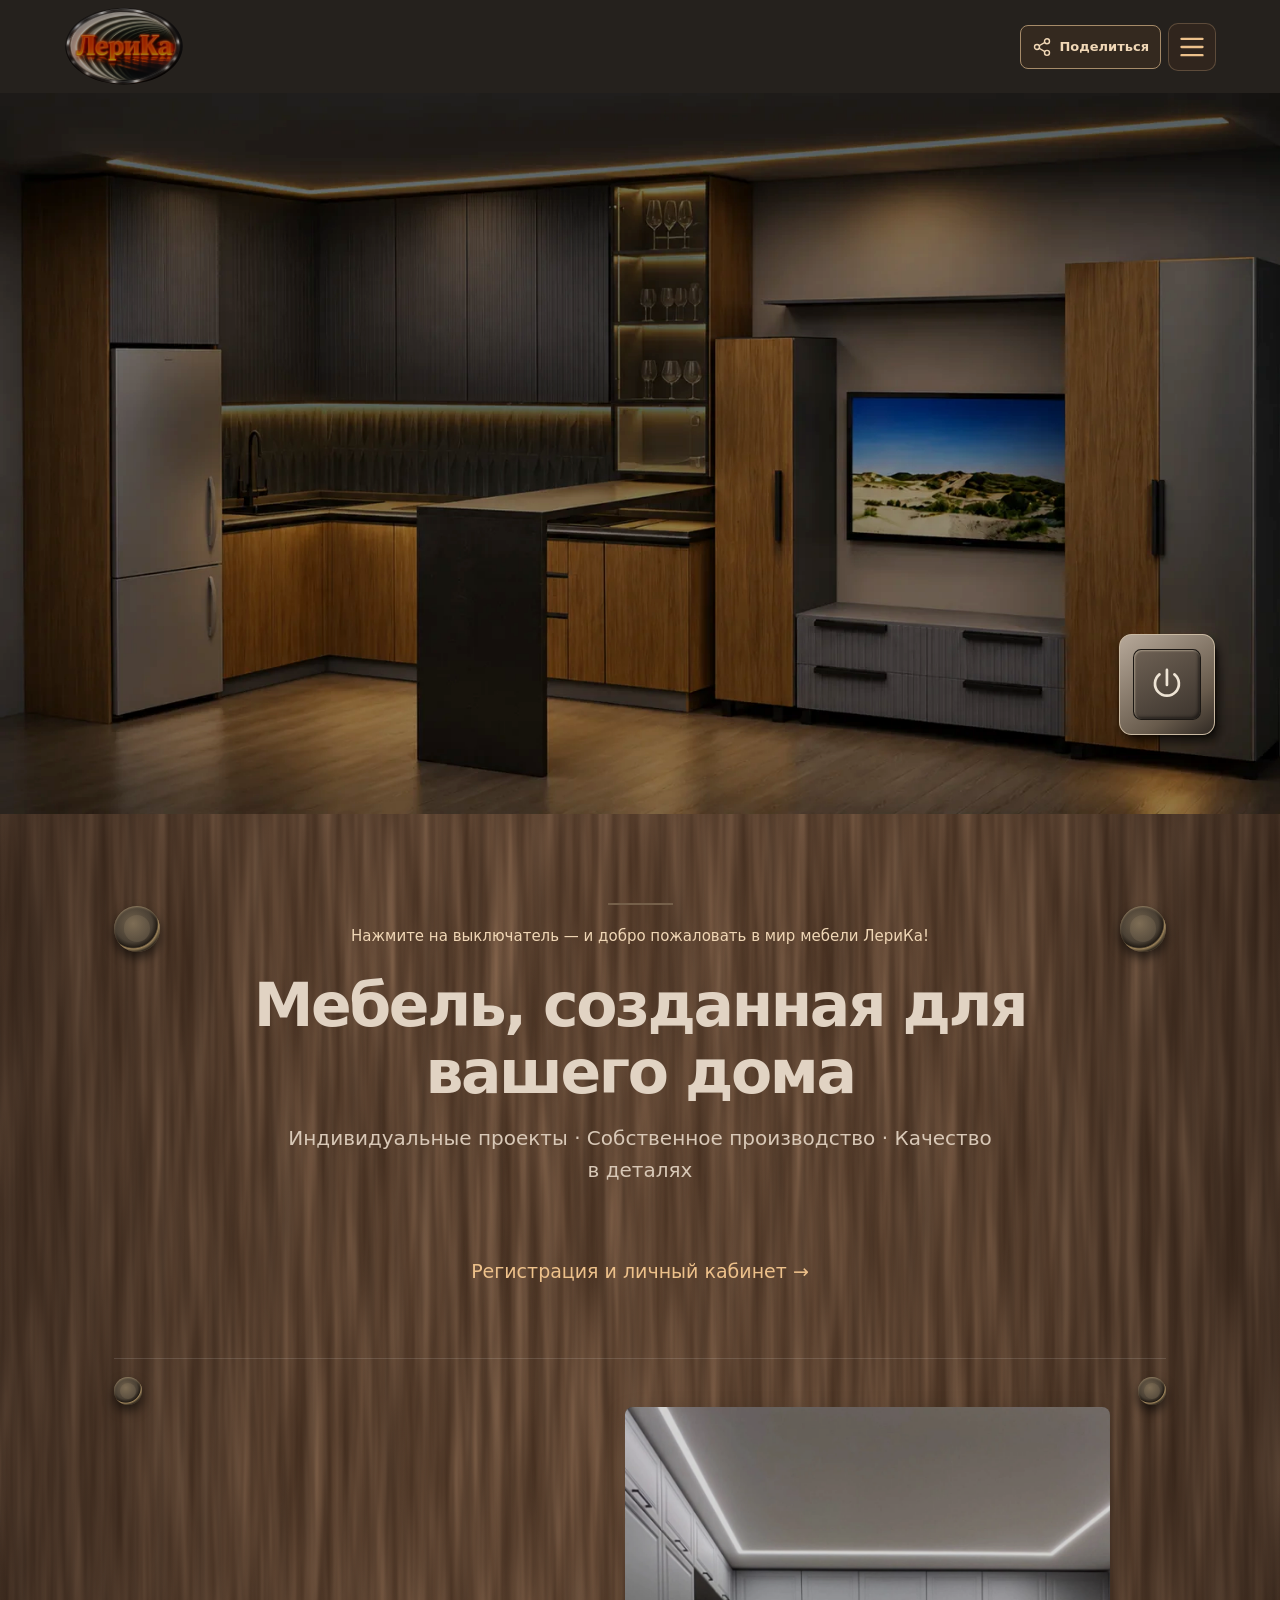
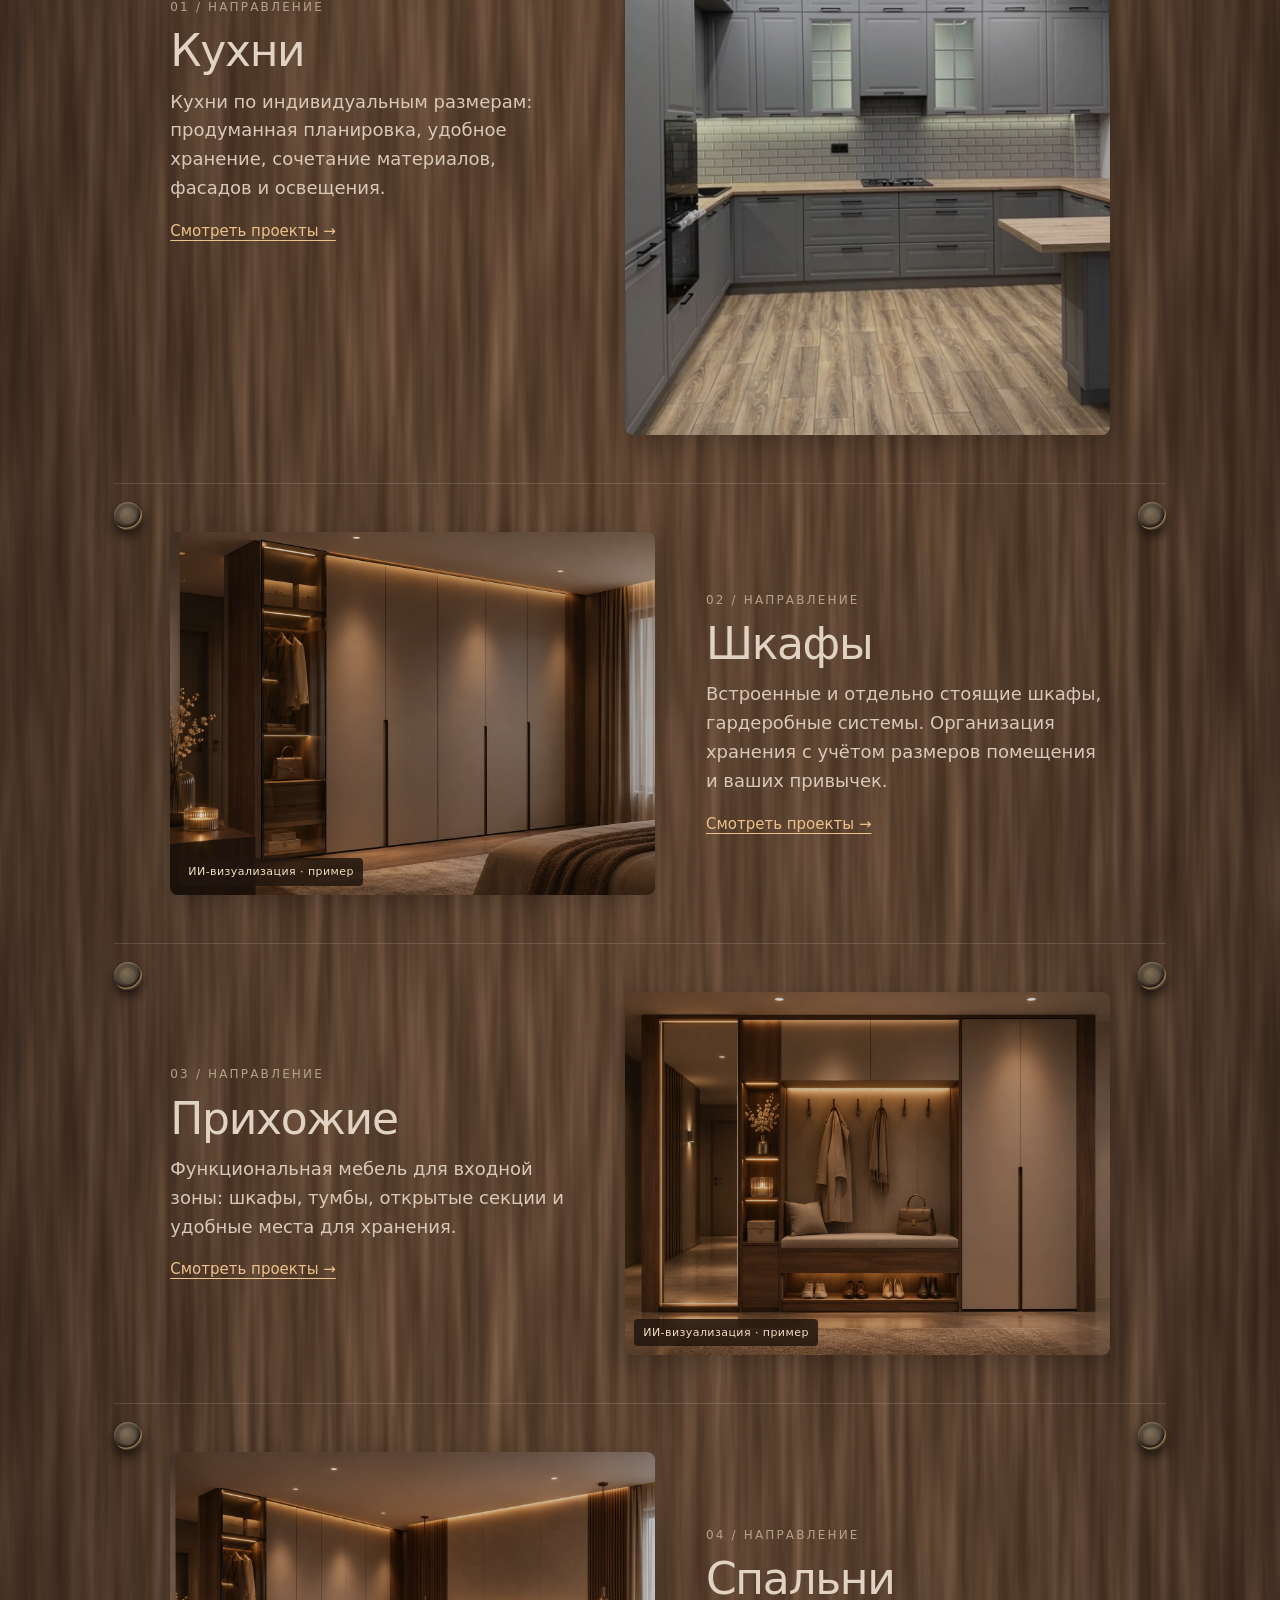
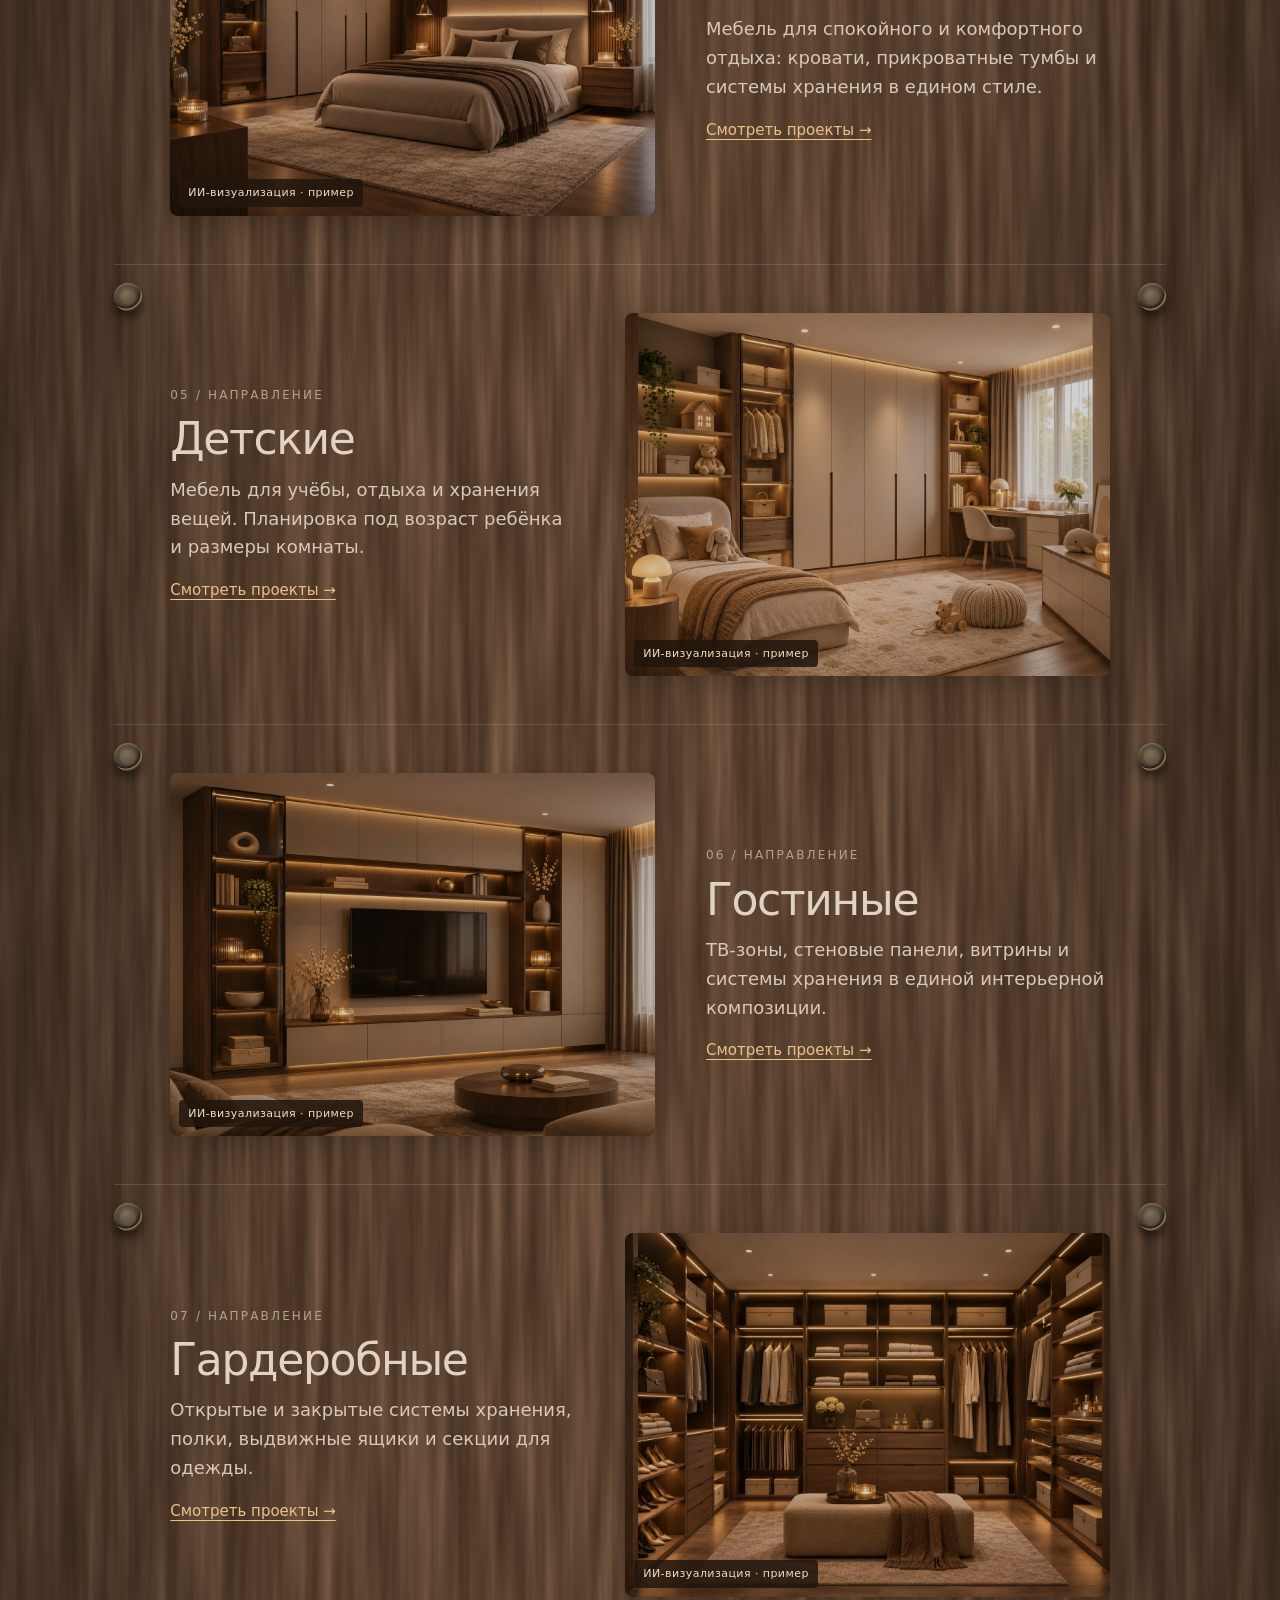
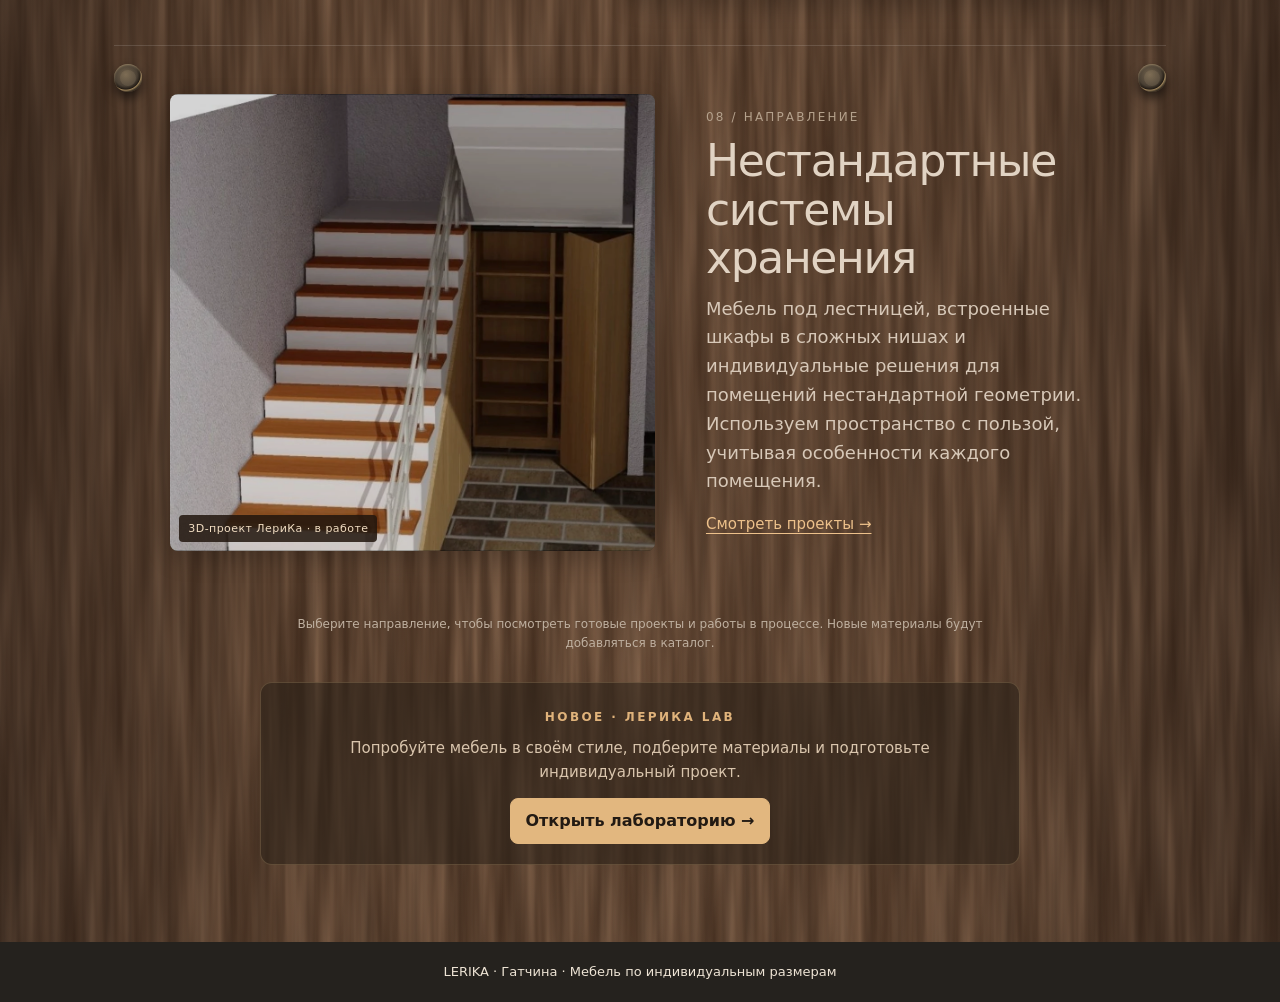
==== index.html @ 18242cad "V5.57: open live planner add sheet from saved furniture card and preselect exact item" ====
<!doctype html>
<html lang="ru"><head><meta charset="utf-8"><meta name="viewport" content="width=device-width,initial-scale=1"><meta name="theme-color" content="#25221e"><meta name="description" content="ЛериКа — мебель по индивидуальным размерам в Гатчине."><title>LERIKA — мебель по индивидуальным размерам</title><style>:root{--ink:#302820;--cream:#f7f0e7;--olive:#72755d;--gold:#dda455}*{box-sizing:border-box}html{scroll-behavior:smooth}body{margin:0;color:var(--ink);background:var(--cream);font:16px/1.6 system-ui,sans-serif}a{color:inherit}button{font:inherit;cursor:pointer}header{background:#25221e;display:flex;align-items:center;justify-content:space-between;padding:10px clamp(16px,5vw,70px);position:relative;z-index:5}.brand{display:block;background:#f7f0e7;border-radius:4px;padding:4px 8px;line-height:0}.brand img{width:72px;height:60px;object-fit:contain}.menu-button{border:0;background:transparent;color:#fff;width:48px;height:48px;display:grid;place-items:center}.menu-button svg{width:28px}.nav{position:absolute;right:16px;top:calc(100% + 8px);min-width:220px;background:#28241f;color:#fff;padding:16px;box-shadow:0 12px 30px #0005;border-radius:8px}.nav[hidden]{display:none}.nav a{display:block;text-decoration:none;padding:10px 12px;border-bottom:1px solid #ffffff20}.nav a:last-child{border:0}.scene{position:relative;background:#211e1a;aspect-ratio:1672/941;overflow:hidden;isolation:isolate}.scene img{width:100%;height:100%;object-fit:fill;display:block;position:absolute;inset:0}.scene .lit{opacity:0;transition:opacity 1.15s ease;pointer-events:none}.scene .ceiling{mask-image:linear-gradient(#000 0%,#000 14%,transparent 34%);transition-delay:0s}.scene .worktop{mask-image:radial-gradient(ellipse 42% 32% at 35% 48%,#000 48%,transparent 100%);transition-delay:.22s}.scene .cabinet{mask-image:radial-gradient(ellipse 13% 38% at 52% 32%,#000 50%,transparent 100%);transition-delay:.43s}.scene .full{transition-delay:.65s;transition-duration:1.35s}.scene.on .lit{opacity:1}.scene:not(.on) .lit{transition-delay:0s;transition-duration:.65s}.switch{position:absolute;left:87.45%;top:75.1%;width:7.45%;height:13.9%;min-width:44px;min-height:44px;transform:translate(0,0);background:linear-gradient(145deg,#b7a99a,#685b4c 70%,#302923);border:1px solid #c9b9a2;border-radius:13%;padding:0;display:grid;place-items:center;box-shadow:3px 6px 12px #0009;z-index:2;touch-action:manipulation}.switch span{width:72%;height:72%;display:grid;place-items:center;border:1px solid #1c1814;border-radius:12%;background:linear-gradient(150deg,#6e6154,#3c342d);box-shadow:inset 1px 1px 2px #e1d3bb80,inset -2px -2px 3px #0007}.switch svg{width:55%;height:55%;stroke:#eee4d5;transition:stroke .4s,filter .4s}.scene.on .switch svg{stroke:#fff4d2;filter:drop-shadow(0 0 4px #ffb34e) drop-shadow(0 0 6px #ff9a22)}.switch:active span{transform:translateY(1px)}.switch:focus-visible,.menu-button:focus-visible,a:focus-visible{outline:3px solid #edb86a;outline-offset:3px}.intro{padding:clamp(34px,6vw,80px) 20px;text-align:center;max-width:1180px;margin:auto}.rule{width:65px;height:2px;background:var(--gold);margin:0 auto 20px}.intro h1{font-size:clamp(30px,5vw,60px);font-weight:550;line-height:1.12;letter-spacing:-.04em;margin:0 auto 16px;max-width:780px}.intro p{font-size:clamp(15px,2vw,20px);margin:0 auto 28px;max-width:720px}.categories{display:grid;grid-template-columns:repeat(4,1fr);gap:14px}.category{position:relative;display:flex;min-height:190px;aspect-ratio:1.05;align-items:end;overflow:hidden;border-radius:12px;background:#685646;color:#fff;text-decoration:none;text-align:left}.category img{position:absolute;inset:0;width:100%;height:100%;object-fit:cover}.category:after{content:'';position:absolute;inset:0;background:linear-gradient(transparent 35%,#241c17d9)}.category span{position:relative;z-index:1;padding:16px;font-weight:600;font-size:clamp(15px,2vw,20px)}.button{display:inline-flex;align-items:center;gap:12px;background:#34291f;color:#ffe2ae;border:1px solid #bc9259;padding:14px 28px;border-radius:50px;text-decoration:none;font-weight:600;margin-top:24px}.note{font-size:12px!important;color:#6b6258;margin-top:16px!important;margin-bottom:0!important}.section{border-top:1px solid #d9cdbd;padding:clamp(32px,5vw,70px) clamp(20px,7vw,100px);max-width:1180px;margin:auto}.section h2{font-size:clamp(25px,3.8vw,42px);line-height:1.2;font-weight:550;margin:0 0 16px}.section p{max-width:650px}.steps{display:grid;grid-template-columns:repeat(3,1fr);gap:20px}.step{padding:20px;background:#eee3d5;border-radius:10px}.step h3{margin:0 0 8px}.step p{margin:0}.contact{background:#e8e1d4}footer{background:#25221e;color:#eee4d5;padding:20px;text-align:center;font-size:13px}@media(max-width:650px){header{padding:7px 16px}.brand img{width:60px;height:49px}.scene{aspect-ratio:1672/941}.switch{left:auto;right:4.7%;top:auto;bottom:11%;width:8%;height:14%}.categories{grid-template-columns:repeat(2,1fr);gap:10px}.category{min-height:130px}.steps{grid-template-columns:1fr}}@media(prefers-reduced-motion:reduce){html{scroll-behavior:auto}.scene .lit,.switch svg{transition:none!important}}:root{--ink:#e7ded2;--cream:#302923;--gold:#dda455}body{background:var(--cream);color:var(--ink)}header{min-height:92px;padding:14px clamp(16px,5vw,70px);background:#25211d}.brand{padding:3px 6px;border-radius:3px}.brand img{width:54px;height:40px}.intro{max-width:1180px;padding:clamp(36px,6vw,80px) clamp(20px,5vw,64px)}.intro h1,.intro .tagline,.intro .rule{transition:color 1.25s ease,text-shadow 1.25s ease,background-color 1.25s ease,box-shadow 1.25s ease}.intro h1{color:#b4a79a}.intro .tagline{color:#b9ab9d;transition-delay:0s}.intro .rule{background:#75604a}body.lights-on .intro h1{color:#fff1d9;text-shadow:0 0 16px #f7bd6560,0 0 40px #dca35b30;transition-delay:.55s}body.lights-on .intro .tagline{color:#f1d8b7;text-shadow:0 0 12px #e6a65055;transition-delay:.8s}body.lights-on .intro .rule{background:#f1b86d;box-shadow:0 0 14px #f4b65db0;transition-delay:.35s}.categories{display:flex;flex-direction:column;gap:0;margin-top:clamp(36px,5vw,68px);text-align:left}.project{display:grid;grid-template-columns:1fr 1.2fr;gap:clamp(20px,4vw,54px);align-items:center;padding:clamp(24px,4vw,48px) 0;border-top:1px solid #ffffff20}.project:nth-child(even){grid-template-columns:1.2fr 1fr}.project:nth-child(even) .project-photo{order:-1}.project-number{display:block;color:#d4a36a;font-size:12px;letter-spacing:.18em;margin-bottom:10px}.project h2{font-size:clamp(27px,4vw,44px);line-height:1.1;font-weight:500;letter-spacing:-.03em;color:#f5e8d7;margin:0 0 12px}.project .project-description{font-size:clamp(15px,1.5vw,18px);color:#cdbfb1;margin:0;max-width:480px}.project-photo{display:block;position:relative;overflow:hidden;border-radius:8px;aspect-ratio:16/10;background:#46392f;box-shadow:0 8px 24px #0003}.project-photo img{width:100%;height:100%;object-fit:cover;display:block;transition:transform .5s ease}@media(hover:hover){.project-photo:hover img{transform:scale(1.035)}}.note{color:#bfb0a0}.section{border-color:#ffffff20}.section h2{color:#f3e5d3}.section p{color:#d1c4b5}.step{background:#3e342c;color:#eee0d0}.contact{background:#3a3129}@media(max-width:650px){header{min-height:86px;padding:12px 16px}.brand img{width:46px;height:35px}.intro{padding-top:36px}.project,.project:nth-child(even){grid-template-columns:1fr;gap:16px;padding:25px 0}.project:nth-child(even) .project-photo{order:0}.project-photo{aspect-ratio:16/10}.project h2{font-size:30px}}@media(prefers-reduced-motion:reduce){.intro h1,.intro .tagline,.intro .rule,.project-photo img{transition:none!important}}.walnut-wall{position:relative;isolation:isolate;overflow:hidden;background-color:#38261c;background-image:linear-gradient(90deg,#0b070680,#100b0850 23%,#100b0843 50%,#100b0850 77%,#0b070680),url("data:image/svg+xml,%3Csvg%20xmlns%3D%22http%3A%2F%2Fwww.w3.org%2F2000%2Fsvg%22%20width%3D%22640%22%20height%3D%221000%22%20viewBox%3D%220%200%20640%201000%22%3E%3Cdefs%3E%3Cfilter%20id%3D%22grain%22%20x%3D%220%22%20y%3D%220%22%20width%3D%22100%25%22%20height%3D%22100%25%22%3E%3CfeTurbulence%20type%3D%22fractalNoise%22%20baseFrequency%3D%22.072%20.0038%22%20numOctaves%3D%223%22%20seed%3D%2223%22%20stitchTiles%3D%22stitch%22%2F%3E%3CfeColorMatrix%20type%3D%22matrix%22%20values%3D%22.65%200%200%200%20.11%20.36%200%200%200%20.065%20.20%200%200%200%20.038%200%200%200%201%200%22%2F%3E%3C%2Ffilter%3E%3Cfilter%20id%3D%22fine%22%20x%3D%220%22%20y%3D%220%22%20width%3D%22100%25%22%20height%3D%22100%25%22%3E%3CfeTurbulence%20type%3D%22fractalNoise%22%20baseFrequency%3D%22.32%20.008%22%20numOctaves%3D%222%22%20seed%3D%2217%22%20stitchTiles%3D%22stitch%22%2F%3E%3CfeColorMatrix%20type%3D%22saturate%22%20values%3D%220%22%2F%3E%3C%2Ffilter%3E%3C%2Fdefs%3E%3Crect%20width%3D%22640%22%20height%3D%221000%22%20fill%3D%22%23503421%22%2F%3E%3Crect%20width%3D%22640%22%20height%3D%221000%22%20filter%3D%22url(%23grain)%22%20opacity%3D%22.83%22%2F%3E%3Crect%20width%3D%22640%22%20height%3D%221000%22%20filter%3D%22url(%23fine)%22%20opacity%3D%22.13%22%20style%3D%22mix-blend-mode%3Asoft-light%22%2F%3E%3C%2Fsvg%3E");background-size:100% 100%,640px 1000px;background-repeat:no-repeat,repeat}.walnut-wall .intro,.walnut-wall .section{position:relative}.slogan-zone{position:relative;isolation:isolate;padding:12px clamp(35px,8vw,112px) 20px}.sconce-pair{position:absolute;inset:0;pointer-events:none;z-index:-1;overflow:visible}.sconce{position:absolute;top:15px;width:clamp(25px,3.8vw,46px);aspect-ratio:1;border-radius:50%;background:radial-gradient(circle at 42% 38%,#73634d 0%,#4a4034 48%,#231c15 61%,#9a8159 65%,#332b20 73%,#17120e 82%);box-shadow:0 6px 11px #0009,inset 0 1px 2px #e0c59677;transition:box-shadow 1.15s ease,background-color 1.15s;z-index:1}.sconce.left{left:0}.sconce.right{right:0}.sconce:before{content:"";position:absolute;inset:21%;border-radius:50%;background:#cbb389;opacity:.13;transition:opacity 1.05s,box-shadow 1.05s}.sconce:after{content:"";position:absolute;inset:-240% -410% -530%;border-radius:50%;background:radial-gradient(ellipse at 50% 34%,#ffd18b80 0%,#e7a44f35 23%,#b9792c12 50%,transparent 73%);mix-blend-mode:screen;opacity:0;transition:opacity 1.5s;z-index:-1}body.lights-on .sconce{box-shadow:0 0 10px #ffc47788,0 6px 11px #0009,inset 0 1px 2px #e0c59677}body.lights-on .sconce:before{opacity:1;background:#ffe8b7;box-shadow:0 0 9px 3px #ffd17a,0 0 24px 6px #ffaa3e77}body.lights-on .sconce:after{opacity:1;transition-delay:.35s}.slogan-zone:before,.project:before{content:"";position:absolute;inset:-15px -15px;pointer-events:none;z-index:-1;background:radial-gradient(ellipse at 8% 12%,#ffd18b36,transparent 58%),radial-gradient(ellipse at 92% 12%,#ffd18b36,transparent 58%);opacity:0;transition:opacity 1.5s ease}body.lights-on .slogan-zone:before,body.lights-on .project:before{opacity:1;transition-delay:.4s}.project{position:relative;isolation:isolate;padding-left:clamp(22px,4.4vw,60px);padding-right:clamp(22px,4.4vw,60px)}.project .sconce{width:clamp(16px,2.4vw,28px);top:18px}.project .sconce:after{inset:-320% -430% -800%}.project h2,.project .project-description,.project-number,.project-photo img{transition:color 1.15s,text-shadow 1.15s,filter 1.15s}.project h2{color:#c3b4a2}.project .project-description{color:#bfb1a3}.project-number{color:#b4a18c}.project-photo img{filter:brightness(.63) saturate(.85)}body.lights-on .project h2{color:#fff0d9;text-shadow:0 0 14px #f4b96738}body.lights-on .project .project-description{color:#eadbc8}body.lights-on .project-number{color:#e8bc83}body.lights-on .project-photo img{filter:brightness(1) saturate(1)}.step,.contact{background:#21160e66;backdrop-filter:none}@media(max-width:650px){.slogan-zone{padding:42px 8px 10px}.slogan-zone .sconce{top:0;width:27px}.slogan-zone .sconce.left{left:6px}.slogan-zone .sconce.right{right:6px}.project{padding-left:17px;padding-right:17px}.project .sconce{top:12px;width:15px}.project .sconce.left{left:-9px}.project .sconce.right{right:-9px}.project:before{inset:0 -16px}.walnut-wall{background-size:100% 100%,420px 660px}}@media(prefers-reduced-motion:reduce){.sconce,.sconce:before,.sconce:after,.slogan-zone:before,.project:before,.project h2,.project .project-description,.project-number,.project-photo img{transition:none!important}}header{min-height:64px;padding:8px clamp(16px,5vw,70px)}@media(max-width:650px){header{min-height:65px;padding:8px 16px}.menu-button{width:42px;height:42px}.menu-button svg{width:26px}}.about-page{display:none;min-height:calc(100svh - 120px);border:0;padding:clamp(35px,6vw,80px) clamp(20px,7vw,100px)}body.about-view .about-page{display:block}body.about-view .scene,body.about-view #catalog,body.about-view #contact{display:none}.about-heading{text-align:center;margin:0 auto 34px;max-width:880px}.about-heading h2{font-size:clamp(40px,7vw,70px);margin:0 0 10px;color:#c9b9a7;transition:color 1s,text-shadow 1s}.about-heading .about-eyebrow{font-size:12px;letter-spacing:.2em;color:#d4a36a;margin:0 auto 12px}.about-heading .about-motto{font-size:clamp(19px,3vw,30px);color:#cdbfb1;margin:0 auto;transition:color 1s,text-shadow 1s}body.lights-on .about-heading h2,body.lights-on .about-heading .about-motto{color:#fff1d9;text-shadow:0 0 17px #e6a65055}.about-content{max-width:800px;margin:auto;font-size:clamp(16px,1.8vw,19px)}.about-content>p{max-width:none;line-height:1.75}.about-values{list-style:none;padding:0;counter-reset:value;margin:35px 0}.about-values li{counter-increment:value;position:relative;padding:22px 0 22px 52px;border-top:1px solid #ffffff25}.about-values li:before{content:counter(value,decimal-leading-zero);position:absolute;left:0;top:24px;color:#d4a36a;font-size:13px;letter-spacing:.12em}.about-values h3{margin:0 0 7px;font-size:clamp(19px,2.4vw,25px);font-weight:550;color:#f1ddc2}.about-values p{margin:0;line-height:1.65}.about-back{display:block;margin-top:24px;color:#d6bd9e;font-size:15px}@media(max-width:650px){.about-heading{padding-top:45px}.about-values li{padding-left:34px}}@media(prefers-reduced-motion:reduce){.about-heading h2,.about-heading .about-motto{transition:none}}.scene>img:first-child{filter:brightness(1.19);transition:filter 1.15s ease}.scene.on>img:first-child{filter:brightness(1)}body:not(.lights-on) .walnut-wall{background-color:#493426}body:not(.lights-on) .intro h1{color:#e1d3c3}body:not(.lights-on) .intro .tagline{color:#d8c8b7}body:not(.lights-on) .project h2{color:#e1d3c3}body:not(.lights-on) .project .project-description{color:#d7c8b8}body:not(.lights-on) .project-photo img{filter:brightness(.83) saturate(.94)}body:not(.lights-on) .about-heading h2{color:#e1d3c3}body:not(.lights-on) .about-heading .about-motto{color:#d8c8b7}@media(prefers-reduced-motion:reduce){.scene>img:first-child{transition:none}}.location-grid,.contact-grid{display:grid;grid-template-columns:repeat(2,minmax(0,1fr));gap:18px;margin:28px 0}.location-card,.contact-grid>div{border:1px solid #d2b18c35;border-radius:8px;padding:22px;background:#1f160e50}.location-card h3,.contact-grid h3{margin:0 0 10px;color:#f1ddc2;font-size:20px;font-weight:550}.location-card p,.contact-grid p{margin:0 0 8px}.contact-grid a{display:block;color:#ecd5b4;text-decoration-thickness:1px;text-underline-offset:4px;overflow-wrap:anywhere;line-height:1.9}.contact-grid>div:last-child{grid-column:1/-1}body.lights-on .location-card{border-color:#dfb47870;box-shadow:0 0 25px #e6a65012}@media(max-width:650px){.location-grid,.contact-grid{grid-template-columns:1fr;gap:12px}.location-card,.contact-grid>div{padding:18px}}.contact-page{display:none;min-height:calc(100svh - 120px);border:0;background:transparent;padding:clamp(35px,6vw,80px) clamp(20px,7vw,100px)}body.contact-view .contact-page{display:block}body.contact-view .scene,body.contact-view #catalog,body.contact-view #about{display:none}.about-subsection{padding:32px 0 12px;border-top:1px solid #ffffff25;margin-top:24px}.about-subsection h2{font-size:clamp(25px,4vw,36px);margin:0 0 16px}.about-subsection .steps{grid-template-columns:repeat(2,minmax(0,1fr))}.people-grid{grid-template-columns:1fr}.person-card{padding:22px;border:1px solid #d2b18c35;border-radius:8px;background:#1f160e50}.person-card h3{margin:0 0 12px;font-size:clamp(21px,3vw,27px);color:#f1ddc2;font-weight:550}body.lights-on .person-card{border-color:#dfb47870;box-shadow:0 0 25px #e6a65012}@media(max-width:650px){.about-subsection .steps{grid-template-columns:1fr}.person-card{padding:18px}}.mirror-brand{background:transparent;padding:0;line-height:0;display:block}.mirror-sign{display:block;position:relative;isolation:isolate;aspect-ratio:1.55;overflow:visible}.header-mirror{width:76px}.mirror-sign .mirror-base,.mirror-sign .mirror-white{display:block;position:absolute;left:0;top:50%;width:100%;height:auto;max-width:none;transform:translateY(-50%);clip-path:ellipse(49% 32% at 50% 49.5%);object-fit:contain;pointer-events:none}.mirror-sign .mirror-base{filter:brightness(.67);transition:none}.mirror-sign .mirror-white{opacity:0;transition:opacity 1.35s ease}body.lights-on .mirror-sign .mirror-white{opacity:1}.mirror-scene{background:transparent;aspect-ratio:auto;min-height:0;display:grid;place-items:center;padding:clamp(20px,4vw,48px) clamp(38px,9vw,110px) clamp(35px,5vw,65px);overflow:hidden}.hero-mirror{width:min(100%,760px);margin:auto}.hero-mirror:before{content:"";position:absolute;inset:-10% -12%;background:radial-gradient(ellipse at 50% 50%,#fff5dc33 0%,#ffe8be20 35%,transparent 73%);opacity:0;transition:opacity 1.5s;pointer-events:none;z-index:-1}body.lights-on .hero-mirror:before{opacity:1}.mirror-scene .switch{left:auto;top:auto;bottom:15px;right:clamp(13px,3vw,40px);width:48px;height:48px;min-width:44px;min-height:44px}.demo-project .demo-label{position:absolute;bottom:9px;left:9px;color:#f1ddc2;background:#21160ed9;padding:5px 9px;border-radius:4px;font-size:11px;letter-spacing:.04em}@media(max-width:650px){.header-mirror{width:69px}.mirror-scene{padding:24px 24px 47px}.mirror-scene .switch{bottom:8px;right:12px;width:44px;height:44px}}@media(prefers-reduced-motion:reduce){.mirror-sign .mirror-white,.hero-mirror:before{transition:none!important}}.header-mirror{width:76px;aspect-ratio:1.55}.header-mirror:before{content:"";position:absolute;inset:-14% -12%;background:radial-gradient(ellipse,#fff5dc33 0%,transparent 72%);opacity:0;transition:opacity 1.35s;z-index:-1;pointer-events:none}body.lights-on .header-mirror:before{opacity:1}.header-mirror .mirror-base{filter:brightness(.67)}@media(max-width:650px){.header-mirror{width:69px}}#project-1 .project-photo{aspect-ratio:1080/1400;max-height:640px}#project-1 .project-photo img{position:absolute;left:0;top:50%;width:100%;height:auto;transform:translateY(-50%);object-fit:initial}@media(hover:hover){#project-1 .project-photo:hover img{transform:translateY(-50%) scale(1.035)}}#project-2 .project-photo,#project-3 .project-photo,#project-4 .project-photo,#project-5 .project-photo,#project-6 .project-photo,#project-7 .project-photo{aspect-ratio:4/3}#project-8 .project-photo{aspect-ratio:1080/1020}#project-8 .project-photo img{width:100%;height:100%;object-fit:cover;object-position:50% 45%}[hidden].portfolio-page,[hidden].portfolio-category,[hidden].portfolio-panel{display:none!important}body.portfolio-view .scene,body.portfolio-view #catalog,body.portfolio-view #about,body.portfolio-view #contact{display:none}.portfolio-page{min-height:calc(100svh - 120px);padding:clamp(20px,5vw,60px);border:0;max-width:1180px;margin:auto}.portfolio-back{margin:0 0 24px}.portfolio-open{display:inline-block;margin-top:16px;color:#edc18b;text-underline-offset:4px;font-size:15px}.portfolio-tabs{display:grid;grid-template-columns:1fr 1fr;gap:8px;max-width:800px;margin:0 auto 24px}.portfolio-tab{display:block;text-align:center;padding:12px 6px;border:1px solid #d2b18c55;border-radius:6px;color:#eadbc8;text-decoration:none;background:#22170f77}.portfolio-tab[aria-current="page"]{background:#a67a4c;color:#17100b;font-weight:650;border-color:#e0bb89}.portfolio-panel{max-width:800px;margin:auto}.case-card,.case-empty{padding:clamp(16px,4vw,32px);border:1px solid #d2b18c35;border-radius:8px;background:#1f160e55}.case-card h3{margin:0 0 12px;color:#f1ddc2;font-size:clamp(24px,4vw,34px)}.case-card p{max-width:none}.case-note{font-size:14px;color:#cbbbaa}.case-photo{position:relative;overflow:hidden;border-radius:6px;width:100%;margin:16px 0;background:#21160e}.case-photo img{width:100%;height:auto;display:block;position:absolute;top:50%;left:0;transform:translateY(-50%)}.kitchen-case{aspect-ratio:1080/1400;max-width:540px;margin-left:auto;margin-right:auto}.stair-case{aspect-ratio:1080/1020}.case-timeline{list-style:none;padding:0;margin:24px 0 0}.case-timeline li{position:relative;display:grid;grid-template-columns:32px 1fr;gap:12px;padding:0 0 24px}.case-timeline li:not(:last-child):before{content:"";position:absolute;top:30px;bottom:0;left:15px;border-left:1px solid #bba78e55}.stage-index{display:grid;place-items:center;width:32px;height:32px;border:1px solid #bba78e55;border-radius:50%;color:#cfbda9;font-size:12px}.has-material .stage-index{background:#c29867;color:#21160e}.case-timeline h4{margin:3px 0 5px;color:#f1ddc2;font-size:17px}.case-timeline p{margin:0 0 6px}body.lights-on .case-card{box-shadow:0 0 32px #e6a65015}body.lights-on .portfolio-open{text-shadow:0 0 10px #e6a65055}.live-cover{aspect-ratio:4/3!important;max-height:none!important}.live-cover img{position:static!important;width:100%!important;height:100%!important;transform:none!important;object-fit:cover!important}.live-case{margin-bottom:20px}.live-photo img{width:100%;height:auto;border-radius:6px;display:block;margin:10px 0}#design-lab[hidden]{display:none!important}body.lab-view .scene,body.lab-view #catalog,body.lab-view #about,body.lab-view #contact,body.lab-view #portfolio{display:none!important}#design-lab{max-width:1180px;margin:auto;padding:clamp(22px,5vw,62px);color:#f3e5d3}#design-lab h1{font-size:clamp(34px,6vw,66px);line-height:1.04;margin:10px 0 16px;font-weight:520;letter-spacing:-.045em}#design-lab h2{font-size:23px;margin:0 0 8px}#design-lab p{color:#d5c6b6;margin:6px 0 14px}.lab-kicker{font-size:12px;letter-spacing:.2em;color:#e0b37b;font-weight:700}.lab-hero{max-width:760px;margin:0 auto 30px;text-align:center}.lab-grid{display:grid;grid-template-columns:minmax(0,1.15fr) minmax(0,1fr);gap:18px;align-items:start}.lab-card{min-width:0;background:#29221d;border:1px solid #80695080;border-radius:16px;padding:clamp(16px,3vw,24px)}.lab-preview{position:sticky;top:12px}.lab-canvas{display:block;width:100%;height:auto;border-radius:10px;background:#d9cdbd}.lab-fields{display:grid;grid-template-columns:repeat(2,minmax(0,1fr));gap:12px;margin:12px 0}#design-lab label{display:flex;flex-direction:column;gap:5px;font-size:13px;color:#dfcbb5}#design-lab input,#design-lab select,#design-lab textarea{min-width:0;width:100%;font:inherit;color:#f5e8d9;background:#191613;border:1px solid #74614e;border-radius:8px;padding:10px}#design-lab input[type=color]{height:43px;padding:4px}#design-lab input[type=file]{font-size:12px}#design-lab input:focus-visible,#design-lab select:focus-visible,#design-lab button:focus-visible{outline:2px solid #edb86a;outline-offset:2px}.lab-actions{display:flex;gap:8px;flex-wrap:wrap;margin-top:12px}.lab-btn{font:inherit;padding:9px 14px;background:#e2b77f;color:#221a13;border:1px solid #e2b77f;border-radius:8px;text-decoration:none;cursor:pointer;font-weight:600;display:inline-flex;align-items:center}.lab-btn.secondary{background:transparent;color:#ead6bd;border-color:#a28b72}.lab-caption{font-size:12px;line-height:1.5;color:#c7b6a3!important}.lab-row{display:flex;gap:12px;flex-wrap:wrap;justify-content:space-between;align-items:center}.lab-result{margin-top:12px;padding:14px;border:1px solid #876c50;border-radius:10px;background:#221c17}.lab-result strong{font-size:24px;color:#f0c98e}.lab-divider{border:0;border-top:1px solid #6f5c4980;margin:20px 0}.lab-launch{margin:28px auto 0;padding:20px;border:1px solid #a68b6355;border-radius:12px;max-width:760px;background:#251c1580;text-align:center}.lab-launch p{margin:8px auto 14px!important;font-size:15px!important;color:#d9c5ad!important}@media(max-width:760px){.lab-grid{grid-template-columns:1fr}.lab-preview{position:static}.lab-fields{gap:9px}.lab-actions .lab-btn{flex:1;justify-content:center;text-align:center}}@media(max-width:360px){.lab-fields{grid-template-columns:1fr}}.lp-quick-guide{margin:16px 0 0;padding:14px 16px;border:1px solid #80695080;border-radius:12px;background:#211a15;color:#f1e4d3}.lp-quick-guide h3{font-size:18px;margin:0 0 10px;color:#e3b77f}.lp-guide-steps{padding-left:22px;margin:0;display:grid;gap:9px;font-size:14px;line-height:1.55}.lp-guide-steps strong,.lp-guide-body strong{color:#f3dec0}.lp-guide-more{margin-top:12px;border-top:1px solid #80695080;padding-top:8px}.lp-guide-more summary{cursor:pointer;min-height:44px;line-height:1.5;padding:10px 0;color:#e3b77f;font-weight:650;font-size:14px}.lp-guide-more summary:focus-visible{outline:2px solid #e3b77f;outline-offset:3px}.lp-guide-body p,.lp-quick-guide p.lp-guide-note{font-size:13px;line-height:1.55;margin:9px 0;color:#d9c7af}.lp-quick-guide p.lp-guide-note{margin-bottom:0}.lp-flow{max-width:1180px;margin:0 auto;display:grid;gap:18px}.lp-flow h2{margin:8px 0 12px}.lp-flow .lab-card{min-width:0}.lp-fields{display:grid;grid-template-columns:repeat(auto-fit,minmax(min(150px,100%),1fr));gap:10px}.lp-fields label{min-width:0}.lp-fields input,.lp-fields select{width:100%;min-width:0}.lp-split{display:grid;grid-template-columns:minmax(0,1fr) minmax(0,1fr);gap:14px}.lp-flow button,.lp-flow select,.lp-flow input{min-height:44px}.lp-scene{border:1px solid #927b61;background:#eae0d2;border-radius:12px;overflow:hidden;position:relative}.lp-scene canvas{width:100%;height:auto;display:block;touch-action:none}.lp-scene canvas:focus{outline:2px solid #dda455;outline-offset:-3px}.lp-mode{display:flex;gap:6px;flex-wrap:wrap;margin:12px 0}.lp-mode button{flex:1;min-width:100px}.lp-mode button[aria-pressed=true]{background:#e2b77f;color:#211914;border-color:#e2b77f}.lp-notice{margin:10px 0;padding:12px 14px;border:1px solid #806950;border-radius:9px;color:#eddbc4;overflow-wrap:anywhere}.lp-notice[data-state=error]{border-color:#e29b7f;color:#ffd2bd;background:#452a20}.lp-notice[data-state=ok]{border-color:#8f9b76;color:#e3e9cf;background:#30382c}.lp-items{display:grid;gap:8px;margin:12px 0}.lp-items button{text-align:left;overflow-wrap:anywhere}.lp-items button[aria-pressed=true]{border-color:#e2b77f;background:#483627;color:#fff4e4}.lp-summary{display:grid;grid-template-columns:repeat(auto-fit,minmax(125px,1fr));gap:10px;margin:12px 0}.lp-summary div{border:1px solid #806950;border-radius:10px;padding:12px;min-width:0}.lp-summary span,.lp-summary strong{display:block}.lp-summary strong{font-size:clamp(17px,3vw,24px);color:#e2b77f;font-variant-numeric:tabular-nums}.lp-summary span{font-size:13px;color:#cfbaa4}.lp-table{overflow:auto;max-width:100%}.lp-table table{border-collapse:collapse;min-width:570px;width:100%;font-size:13px}.lp-table td,.lp-table th{text-align:left;border-bottom:1px solid #80695066;padding:8px}.lp-flow [hidden]{display:none!important}.lp-flow .lab-actions button:disabled{opacity:.5;cursor:not-allowed}.lp-material-sample{display:flex;align-items:center;gap:10px;margin-top:8px}.lp-material-sample canvas{width:68px;height:40px;border-radius:5px;border:1px solid #937a60}.lp-flow .lab-actions{flex-wrap:wrap}.lp-flow .lab-actions>*{min-width:0;white-space:normal}.lp-move{display:grid;grid-template-columns:repeat(4,1fr);gap:6px;margin:10px 0}.lp-move button{min-width:0;padding:6px}.lp-help{font-size:13px;color:#d4c3af;margin:8px 0}@media(max-width:720px){.lp-split{grid-template-columns:1fr}.lp-fields{grid-template-columns:repeat(2,minmax(0,1fr))}.lp-fields .lp-wide{grid-column:1/-1}.lp-flow .lab-card{padding:16px}.lp-mode button{min-width:0}.lp-table table{min-width:500px}}@media(max-width:330px){.lp-fields{grid-template-columns:1fr}.lp-fields .lp-wide{grid-column:auto}}.lab-studio-intro{margin-bottom:18px;margin-top:18px}.lab-studio-files{display:grid;grid-template-columns:repeat(auto-fit,minmax(120px,1fr));gap:10px;margin:12px 0}.lab-studio-file{padding:9px;border:1px solid #806950;border-radius:10px;overflow-wrap:anywhere;min-width:0}.lab-studio-file img{display:block;width:100%;height:100px;object-fit:contain;background:#1d1814;border-radius:6px}.lab-studio-file button,.lab-studio-chips button{font:inherit;color:inherit;background:#30251d;border:1px solid #957653;border-radius:7px;padding:5px 9px;margin-top:6px;max-width:100%;overflow-wrap:anywhere}.lab-studio-chips{display:flex;flex-wrap:wrap;gap:8px;margin:12px 0}#lab-ai-collage{display:block;width:100%;height:auto;max-width:900px;border-radius:12px;background:#f4eadb}#lab-ai-send:disabled,#lab-ai-save-collage:disabled{opacity:.55;cursor:not-allowed}#project-paths{grid-column:1/-1}.project-path-grid{display:grid;grid-template-columns:repeat(auto-fit,minmax(min(210px,100%),1fr));gap:8px}.project-legacy[hidden]{display:none!important}.project-item,.estimate-line{border:1px solid #80695080;border-radius:10px;padding:12px;margin:10px 0;overflow-wrap:anywhere}.project-item h3,.estimate-line h3{margin:0 0 8px}.estimate-line .lp-fields{margin:8px 0}.estimate-line p{margin:6px 0}.estimate-line select{width:100%;min-width:0}#estimate-panel .lab-btn{white-space:normal}#le-panel:not(.cut-only) #le-cut-card,#le-panel:not(.cut-only) #le-drawing-link,#le-panel.cut-only #le-drawing-card,#le-panel.cut-only #le-order-card,#le-panel.cut-only #le-cut-link{display:none!important}.lab-switcher{display:flex;gap:8px;max-width:760px;margin:0 auto 24px;padding:5px;border:1px solid #80695080;background:#211a15;border-radius:12px}.lab-switcher button{flex:1;min-width:0;border:0;border-radius:8px;padding:12px 8px;background:transparent;color:#e3d1ba;font:inherit;font-weight:600;cursor:pointer}.lab-switcher button[aria-selected=true]{background:#e2b77f;color:#221a13}.lab-panel[hidden]{display:none!important}.lab-ai-grid{display:grid;grid-template-columns: minmax(0,1fr) minmax(0,1.15fr);gap:18px;align-items:start}.lab-ai-grid h2{margin:8px 0 12px}.lab-ai-stage{border:1px dashed #9a8063;border-radius:12px;min-height:180px;display:grid;place-items:center;overflow:hidden;background:#1d1814;margin:12px 0}.lab-ai-stage img{width:100%;height:auto;max-height:430px;object-fit:contain;display:block}.lab-ai-stage img[hidden]{display:none}.lab-ai-empty{text-align:center;padding:24px;color:#c9b6a1}.lab-ai-example{width:100%;aspect-ratio:4/3;object-fit:cover;border-radius:12px;display:block;margin:10px 0}.lab-ai-palette{display:grid;grid-template-columns:repeat(2,minmax(0,1fr));gap:8px;margin:12px 0}.lab-ai-style{border:1px solid #705f4d;color:#e7d4be;border-radius:10px;background:#1c1713;padding:10px;text-align:left;min-width:0}.lab-ai-style[aria-pressed=true]{border:2px solid #e3b77f;background:#3a2b20;padding:9px}.lab-ai-colors{display:flex;height:22px;border-radius:5px;overflow:hidden;margin-bottom:8px}.lab-ai-colors span{flex:1}.lab-ai-colors .oak{background:#a4815d}.lab-ai-colors .sand{background:#e4d7bf}.lab-ai-colors .ivory{background:#f0ede3}.lab-ai-colors .ash{background:#c2b9a7}.lab-ai-colors .gray{background:#a7a5a0}.lab-ai-colors .coal{background:#332f2c}.lab-ai-colors .walnut{background:#765039}.lab-ai-colors .bronze{background:#ad895d}.lab-ai-colors .olive{background:#75806b}.lab-ai-colors .stone{background:#c8c0ae}.lab-ai-style small{display:block;color:#bfae9a;font-size:11px}.lab-ai-status{padding:10px 12px;background:#3b2e22;border:1px solid #957653;border-radius:9px;color:#eed1a9;font-size:13px}#lab-ai-generate:disabled{opacity:.55;cursor:not-allowed}.lab-ai-brief{white-space:pre-wrap;overflow-wrap:anywhere;max-height:220px;overflow:auto;background:#181410;padding:12px;border-radius:8px;color:#dfcbb5;font:13px/1.6 system-ui}.lab-ai-check{display:flex!important;flex-direction:row!important;align-items:center;margin:10px 0}.lab-ai-check input{width:auto!important}@media(max-width:760px){.lab-ai-grid{grid-template-columns:1fr}}.lab-switcher{flex-wrap:wrap}.lab-switcher button{flex:1 1 28%;font-size:clamp(12px,2.4vw,16px)}.lab3-grid{display:grid;grid-template-columns:minmax(0,1.3fr) minmax(0,1fr);gap:18px;align-items:start}.lab3-stage{background:#e8dfd1;border:1px solid #8a7359;border-radius:12px;overflow:hidden;position:relative}#lab3-canvas{display:block;width:100%;height:auto;touch-action:none;cursor:grab}#lab3-canvas:active{cursor:grabbing}.lab3-tools{display:flex;flex-wrap:wrap;gap:7px;margin:12px 0}.lab3-tools button{font:inherit;background:#211a15;color:#e5cfb6;border:1px solid #8a7359;border-radius:8px;padding:8px 11px}.lab3-tools button[aria-pressed=true]{background:#e2b77f;color:#221a13}.lab3-section{display:grid;grid-template-columns:1fr 1.7fr;align-items:center;gap:8px;margin:8px 0}.lab3-scroll{overflow:auto;max-height:300px;border:1px solid #6f5c49;border-radius:8px;margin:10px 0}.lab3-table{width:100%;border-collapse:collapse;font-size:12px;color:#e5d6c6}.lab3-table th,.lab3-table td{padding:7px 8px;text-align:left;border-bottom:1px solid #6f5c4955;white-space:nowrap}.lab3-table th{color:#e2b77f;background:#211a15;position:sticky;top:0}#lab3-error{color:#f3bf97!important;min-height:1.5em}#lab3-panel-summary{font-variant-numeric:tabular-nums}@media(max-width:760px){.lab3-grid{grid-template-columns:1fr}}.lerika-share-button{display:inline-flex;align-items:center;justify-content:center;gap:7px;min-height:44px;border:1px solid #a68b69;background:#34291f;color:#f0d7b6;border-radius:8px;padding:8px 11px;font:600 13px/1.2 system-ui,sans-serif;cursor:pointer}.lerika-share-button svg{flex-shrink:0}.lerika-share-panel[hidden]{display:none!important}.lerika-share-panel{background:#29211b;color:#f3e5d3;border:1px solid #8a7359;border-radius:10px;padding:14px;max-width:480px;margin:12px auto;font:14px/1.5 system-ui,sans-serif}.lerika-share-panel label{display:block;margin:0 0 6px}.lerika-share-panel input{width:100%;min-width:0;background:#191613;color:#f3e5d3;border:1px solid #8a7359;border-radius:6px;padding:10px;font:inherit}.lerika-share-actions{display:flex;gap:8px;flex-wrap:wrap;margin-top:8px}.lerika-share-actions button{background:#e2b77f;color:#251a13;border:1px solid #a68b69;border-radius:6px;padding:9px;font:600 13px system-ui;cursor:pointer;min-height:44px}.lerika-share-panel p{margin:4px 0 0;min-height:1.5em;color:#e5c69e}.lerika-share-button:focus-visible,.lerika-share-panel button:focus-visible{outline:2px solid #e2b77f;outline-offset:3px}.lerika-header-actions{display:flex;align-items:center;gap:7px;margin-left:auto}header>.lerika-share-panel{position:absolute;top:100%;right:12px;left:auto;width:min(420px,calc(100vw - 24px));margin:0;z-index:10;box-shadow:0 12px 30px #0006}@media(max-width:360px){.lerika-share-button{padding:8px;font-size:12px}.lerika-header-actions{gap:4px}}.lab3-interactive{border:1px solid #80695080;border-radius:10px;padding:12px;margin:12px 0;background:#211a15}.lab3-interactive [hidden],#lab3-interactive[hidden]{display:none!important}.lab3-interactive .lab-fields{margin:8px 0}.lab3-interactive select{min-height:44px}.lab3-interactive p{margin:0!important}#design-lab .lab-projects[hidden],#design-lab .lab-project-navigation[hidden],#design-lab #lab-project-hero[hidden],#design-lab #lab-project-bottom[hidden]{display:none!important}.lab-projects{display:grid;grid-template-columns:1fr;gap:24px;max-width:980px;margin:0 auto 28px}.lab-project{display:grid;grid-template-columns:minmax(0,1.05fr) minmax(0,1fr);align-items:stretch;overflow:hidden;border:1px solid #806950a0;background:#29211b;border-radius:16px;box-shadow:0 12px 30px #120d0a22}.lab-project-art{position:relative;min-width:0;background:#d9cdbd;overflow:hidden;display:grid;align-items:center}.lab-project-art img,.lab-project-art canvas{width:100%;height:auto;display:block;aspect-ratio:800/420;object-fit:cover}.lab-project-art img{height:100%;min-height:240px}.lab-project-copy{padding:clamp(20px,3vw,32px);min-width:0}#design-lab .lab-project-copy h2{font-size:clamp(25px,3.8vw,36px);line-height:1.15;letter-spacing:-.03em;margin:10px 0 12px}#design-lab .lab-project-copy p{font-size:15px;line-height:1.65}#design-lab .lab-project-meta{font-size:12px!important;color:#e3b77f;font-weight:600;letter-spacing:.025em}#design-lab .lab-project-status{font-size:12px!important;color:#d7c0a3;border-left:2px solid #ad8b60;padding-left:9px}.lab-project-copy .lab-btn{gap:14px;min-height:46px;justify-content:space-between;margin-top:8px}.lab-project-navigation{display:flex;align-items:center;justify-content:space-between;gap:12px;flex-wrap:wrap;margin-bottom:20px}#design-lab .lab-project-navigation p{margin:0;color:#e0b37b}@media(max-width:760px){.lab-project{grid-template-columns:1fr}.lab-project-art img{min-height:0;height:auto}.lab-project-copy .lab-btn{width:100%}.lab-projects{gap:18px}}.lab-decor-field{min-width:0}.lab-decor-field>label{margin-bottom:5px}.lab-decor-picker{display:grid;gap:6px;padding:8px;border:1px solid #74614e;border-radius:10px;background:#211a15}.lab-decor-picker canvas{display:block;width:100%;height:44px;border-radius:5px;border:1px solid #ffffff26}.lab-decor-picker small{font-size:11px;color:#c7b6a3;line-height:1.35;min-height:2em}.lab-decor-picker select{font-size:13px!important;padding:9px 5px!important}.lab-decor-picker label{font-size:11px!important}.lab-decor-picker input{font-size:13px!important;padding:6px!important}.lab-decor-field input[type=hidden]{display:none!important}#design-lab label[hidden]{display:none!important}.lab-construction{margin:18px 0;padding:14px;border:1px solid #80695080;border-radius:10px;background:#211a15}.lab-construction[hidden],.lab-construction [hidden]{display:none!important}.lab-construction h3{margin:0 0 8px;font-size:17px}.lab3-table th:nth-last-child(-n+2),.lab3-table td:nth-last-child(-n+2){text-align:right;font-variant-numeric:tabular-nums}.lab3-table tfoot td{font-weight:700;color:#e3b77f;background:#211a15}.lab3-area-totals{display:grid;grid-template-columns:repeat(2,minmax(0,1fr));gap:8px;margin:12px 0}.lab3-area-totals[hidden]{display:none!important}.lab3-area-totals>div{background:#211a15;border:1px solid #80695080;border-radius:8px;padding:10px;display:grid;gap:4px}.lab3-area-totals span{font-size:12px;color:#c7b6a3}.lab3-area-totals strong{font-size:18px;color:#e3b77f;font-variant-numeric:tabular-nums}.lab3-flow{display:grid;grid-template-columns:minmax(0,1fr);gap:22px;max-width:980px;margin:0 auto}.lab3-flow-intro h2{font-size:clamp(26px,4vw,36px);line-height:1.15}.lab3-steps{display:flex;flex-wrap:wrap;gap:8px;margin:12px 0}.lab3-steps span{font-size:12px;color:#e3b77f;background:#29211b;border:1px solid #80695080;border-radius:6px;padding:7px 10px}#lab3-settings-card,#lab3-model-card,#lab3-calc-card{scroll-margin-top:100px;min-width:0}#lab3-model-card .lab3-stage{max-width:850px;margin:12px auto}#lab3-settings-card #lab3-error:empty{display:none}#lab3-calc-card .lab3-scroll{max-height:440px}@media(min-width:761px){#lab3-settings-card .lab-fields{grid-template-columns:repeat(3,minmax(0,1fr))}}#design-lab .lab-actions > .lab-btn{min-width:0;white-space:normal;overflow-wrap:anywhere;box-sizing:border-box;line-height:1.35;min-height:44px}#design-lab .lp-flow .lab-actions > .lab-btn{flex:1 1 190px}#design-lab .lp-mode{display:grid;grid-template-columns:repeat(auto-fit,minmax(min(150px,100%),1fr));gap:8px}#design-lab .lp-mode > .lab-btn{min-width:0;white-space:normal;overflow-wrap:anywhere;text-align:center;justify-content:center;line-height:1.35}@media(max-width:720px){
#design-lab .lab-actions{display:grid;grid-template-columns:repeat(2,minmax(0,1fr));gap:10px}#design-lab .lab-actions > .lab-btn{width:100%;margin:0;justify-content:center;text-align:center}#design-lab .lp-mode{grid-template-columns:repeat(2,minmax(0,1fr))}#design-lab .lp-mode > .lab-btn{width:100%;padding:10px 8px}#design-lab .lp-table{overflow:visible}#design-lab .lp-table table{min-width:0;width:100%;display:block}#design-lab .lp-table thead{position:absolute;width:1px;height:1px;overflow:hidden;clip-path:inset(50%);white-space:nowrap}#design-lab .lp-table tbody{display:grid;gap:10px}#design-lab .lp-table tr{display:grid;grid-template-columns:minmax(0,1fr) minmax(0,1fr);gap:8px 12px;border:1px solid #806950;border-radius:10px;padding:12px}#design-lab .lp-table td{display:block;min-width:0;border:0;padding:0;overflow-wrap:anywhere;font-variant-numeric:tabular-nums}#design-lab .lp-table td::before{display:block;color:#cfbaa4;font-size:12px;font-weight:400;line-height:1.3;margin-bottom:3px}#lab-plan-panel .lp-table td:nth-child(1){grid-column:1/-1;font-weight:600;font-size:15px}#lab-plan-panel .lp-table td:nth-child(2){grid-column:1/-1}#lab-plan-panel .lp-table td:nth-child(2)::before{content:"Габарит модели, мм"}#lab-plan-panel .lp-table td:nth-child(3)::before{content:"Корпус, м²"}#lab-plan-panel .lp-table td:nth-child(4)::before{content:"Фасады, м²"}#lab-plan-panel .lp-table td:nth-child(5)::before{content:"ХДФ, м²"}#le-panel .lp-table td:nth-child(1)::before{content:"№"}#le-panel .lp-table td:nth-child(2){font-weight:600}#le-panel .lp-table td:nth-child(2)::before{content:"Панель"}#le-panel .lp-table td:nth-child(3)::before{content:"Размер, мм"}#le-panel .lp-table td:nth-child(4)::before{content:"Количество"}#le-panel .lp-table td:nth-child(5)::before{content:"Группа"}#le-panel .lp-table td:nth-child(6)::before{content:"Площадь, м²"}}@media(max-width:480px){
#design-lab .lab-actions{grid-template-columns:minmax(0,1fr)}#design-lab .lab-actions > .lab-btn{padding:12px 14px}}#le-view{touch-action:none}#lz-edit-action[hidden]{display:none!important}#lz-edit-action{width:100%;margin-top:6px}.lz-launch{display:flex;justify-content:center;align-items:center;gap:8px;width:100%;margin:8px 0 0;padding:10px 12px;min-height:44px;box-sizing:border-box;font:inherit;font-weight:600;color:#f1ddc2;border:1px solid #94785a;border-radius:8px;background:#30251d;cursor:pointer}.lz-click{cursor:zoom-in}#lz-dialog{box-sizing:border-box;position:fixed;inset:0;margin:auto;width:min(1100px,calc(100vw - 16px));height:calc(100dvh - 16px);max-width:none;max-height:none;padding:0;border:1px solid #94785a;border-radius:12px;background:#241d17;color:#f3e7d6;overflow:hidden;z-index:9999}#lz-dialog:not([open]){display:none!important}#lz-dialog[open]{display:grid;grid-template-rows:auto minmax(0,1fr) auto}#lz-dialog::backdrop{background:rgba(12,9,7,.88)}#lz-dialog.lz-expanded,#lz-dialog:fullscreen{width:100%;height:100%;border:0;border-radius:0}.lz-head{display:grid;gap:8px;padding:10px;border-bottom:1px solid #6f5b48}.lz-title-row{display:flex;align-items:center;justify-content:space-between;gap:8px}#lz-title{margin:0;font:600 16px/1.3 system-ui;min-width:0;overflow-wrap:anywhere}.lz-controls{display:grid;grid-template-columns:repeat(4,minmax(0,1fr));gap:6px}#lz-dialog.lz-room .lz-controls{grid-template-columns:1fr}#lz-dialog.lz-room #lz-minus,#lz-dialog.lz-room #lz-plus,#lz-dialog.lz-room #lz-reset{display:none}#lz-room-tools[hidden],#lz-sheet[hidden],#lz-panel-toggle[hidden]{display:none!important}#lz-panel-toggle{flex:0 0 auto;font-size:12px;padding:6px 9px;min-height:38px;white-space:nowrap}#lz-dialog.lz-panel-collapsed .lz-controls,#lz-dialog.lz-panel-collapsed #lz-room-tools,#lz-dialog.lz-panel-collapsed #lz-edit-action,#lz-dialog.lz-panel-collapsed #lz-foot{display:none!important}#lz-dialog.lz-panel-collapsed{grid-template-rows:auto minmax(0,1fr)}#lz-dialog.lz-panel-collapsed .lz-head{padding-bottom:6px}#lz-dialog.lz-room .lz-apartment-nav{display:grid;grid-template-columns:minmax(0,1.3fr) minmax(0,1fr);gap:6px;margin-bottom:3px}#lz-dialog.lz-room .lz-apartment-nav #lz-apartment{width:100%;min-width:0}@media(max-width:480px){#lz-dialog.lz-room .lz-title-row{display:grid;grid-template-columns:minmax(0,1fr) auto;gap:6px}#lz-dialog.lz-room #lz-title{grid-column:1/-1}#lz-dialog.lz-room #lz-panel-toggle{grid-row:2;grid-column:1;justify-self:start}#lz-dialog.lz-room #lz-close{grid-row:2;grid-column:2}#lz-dialog.lz-panel-collapsed #lz-title{font-size:13px}}#lz-room-tools{display:grid;gap:6px}#lz-selected{font:12px/1.3 system-ui;color:#e0cbb2;overflow-wrap:anywhere}.lz-pick-label{position:absolute;width:1px;height:1px;overflow:hidden;clip-path:inset(50%)}#lz-item-pick{width:100%;min-width:0;background:#34291f;color:#f3e7d6;border:1px solid #94785a;border-radius:6px;padding:8px;font:inherit;min-height:40px}.lz-room-quick{display:grid;grid-template-columns:minmax(40px,1fr) minmax(0,2fr) minmax(0,2fr) minmax(40px,1fr);gap:4px;align-items:end;margin:4px 0}.lz-arrow-group{display:grid;grid-template-columns:repeat(2,minmax(0,1fr));gap:3px}.lz-arrow-group span{grid-column:1/-1;text-align:center;font-size:11px;color:#dac6af;line-height:1.1}.lz-room-quick .lz-btn{min-width:0;min-height:44px;padding:4px 0;font:500 24px/1 system-ui;display:grid;place-items:center}.lz-room #lz-selected{position:absolute;width:1px;height:1px;overflow:hidden;clip-path:inset(50%)}.lz-room #lz-item-pick{font-size:14px;min-height:36px;padding:5px 8px}.lz-room .lz-head{gap:4px;padding-bottom:6px}.lz-room .lz-controls #lz-full{min-height:36px;padding:5px}.lz-room .lz-title-row h2{font-size:16px}.lz-room .lz-title-row .lz-close{min-height:38px;padding:6px 10px}.lz-room #lz-room-status{max-height:34px;overflow:auto}.lz-room #lz-sheet[data-kind="add"]{max-height:min(65%,420px)}.lz-room-quick .lz-delete{border-color:#b77d70;color:#f5c2b8}#lz-room-status:empty{display:none}#lz-room-status{font-size:12px;margin:4px 0;color:#f1cead}.lz-room-grid{display:grid;grid-template-columns:repeat(4,minmax(0,1fr));gap:5px}.lz-room-grid button{padding:9px 3px;font-size:12px;min-width:0}#lz-room-picker{width:100%;min-width:0;background:#34291f;color:#f3e7d6;border:1px solid #94785a;border-radius:8px;padding:5px 8px;font:inherit;min-height:44px}#lz-room-prev[hidden],#lz-room-next[hidden]{display:none!important}.lz-room-main{display:grid;grid-template-columns:repeat(3,minmax(0,1fr));gap:5px}#lz-more-tools summary{cursor:pointer;padding:7px 4px;color:#edcfad;font-size:13px;border:1px solid #94785a66;border-radius:7px}#lz-more-tools[open] .lz-room-grid{margin-top:5px}#lz-dialog.lz-apartment-sheet #lz-room-tools,#lz-dialog.lz-apartment-sheet .lz-controls,#lz-dialog.lz-apartment-sheet #lz-foot{display:none!important}#lz-dialog.lz-apartment-sheet #lz-sheet{top:0;bottom:0;max-height:100%;border-radius:0}#lz-dialog.lz-apartment-sheet #lz-stage{touch-action:auto}#lz-sheet[data-kind="apartmentWizard"]{max-height:100%;border-radius:0}#lz-sheet[data-kind="walk"] .lz-fields{grid-template-columns:repeat(3,minmax(0,1fr))}#lz-sheet[data-kind="walk"] .lz-btn{min-height:44px}#lz-sheet[data-kind="walk"] .lz-walk-canvas{display:block}#lz-sheet-body .lz-wizard-rooms{display:grid;gap:8px}#lz-sheet-body .lz-wizard-room{padding:8px;border:1px solid #94785a;border-radius:8px;display:grid;gap:6px}.lz-wizard-title{display:flex;align-items:center;justify-content:space-between;gap:8px}.lz-wizard-title button{min-height:36px;font-size:12px;padding:4px 8px}#lz-sheet{position:absolute;z-index:5;bottom:0;left:0;right:0;max-height:min(74%,520px);overflow:auto;overscroll-behavior:contain;touch-action:pan-y;background:#30251d;color:#f3e7d6;border:1px solid #94785a;border-radius:14px 14px 0 0;padding:12px;box-shadow:0 -8px 26px #0008}.lz-sheet-head{display:flex;align-items:center;justify-content:space-between;gap:10px;margin-bottom:8px}.lz-apartment-sheet .lz-sheet-head{position:sticky;top:0;z-index:2;background:#30251d}.lz-sheet-head h3{margin:0;font:600 16px system-ui}.lz-sheet-head button{min-width:44px;touch-action:manipulation}#lz-sheet-body{display:grid;gap:10px;font:14px/1.45 system-ui}#lz-sheet-body label{display:grid;gap:4px;min-width:0}#lz-sheet-body input,#lz-sheet-body select{box-sizing:border-box;width:100%;min-height:44px;border:1px solid #94785a;border-radius:8px;padding:8px;background:#211914;color:#f3e7d6;font:inherit}#lz-sheet-body .lz-fields{display:grid;grid-template-columns:repeat(2,minmax(0,1fr));gap:8px}#lz-sheet-body .lz-fields>*{min-width:0}#lz-sheet-body .lz-swatch{display:block;width:100%;height:28px;border:1px solid #94785a;border-radius:5px}#lz-sheet-body .lz-part-row{display:flex;justify-content:space-between;gap:8px;border-top:1px solid #94785a55;padding:6px 0;overflow-wrap:anywhere}#lz-sheet-body .lz-part-row span:last-child{text-align:right}#lz-sheet-status{font:13px/1.4 system-ui;margin:6px 0 0;color:#ffdbad}#lz-sheet-status:empty{display:none}#lz-dialog.lz-room #lz-foot{font-size:12px}.lz-btn{box-sizing:border-box;min-width:0;min-height:44px;padding:7px 5px;color:#f3e7d6;background:#382b21;border:1px solid #94785a;border-radius:8px;font:600 14px/1.2 system-ui;cursor:pointer;overflow-wrap:anywhere}.lz-btn:disabled{opacity:.5}.lz-close{background:#e2b77f;color:#241b14;flex:none;padding-inline:12px}#lz-stage{position:relative;min-width:0;min-height:0;overflow:hidden;background:#17130f;touch-action:none;overscroll-behavior:contain}#lz-canvas{display:block;width:100%;height:100%;touch-action:none;cursor:grab}#lz-canvas:active{cursor:grabbing}#lz-foot{padding:9px 12px;font:13px/1.35 system-ui;color:#e0cbb2}@media(max-width:480px){#lz-dialog{width:100%;height:100dvh;border:0;border-radius:0}.lz-head{padding-top:max(8px,env(safe-area-inset-top))}#lz-foot{padding-bottom:max(9px,env(safe-area-inset-bottom))}}#design-lab .lab-projects{gap:12px}#design-lab .lab-project-banner{display:grid;grid-template-columns:minmax(0,44fr) minmax(0,56fr);align-items:stretch;min-height:clamp(200px,24vw,280px);overflow:hidden;border:1px solid #9a7a58;border-radius:12px;background:#302219;color:#f9eee0;text-decoration:none;box-shadow:0 6px 20px #120d0a22;transition:border-color .15s}#design-lab .lab-project-banner:hover{border-color:#e4b780}#design-lab .lab-project-banner:focus-visible{outline:2px solid #f4c38b;outline-offset:3px}#design-lab .lab-project-banner .lab-project-copy{display:flex;flex-direction:column;justify-content:center;align-items:flex-start;min-width:0;padding:clamp(16px,3vw,30px);background:linear-gradient(110deg,#35251a,#2a1c13)}#design-lab .lab-project-banner .lab-kicker{font-size:clamp(10px,1.3vw,13px);line-height:1.3;letter-spacing:.08em;color:#e8bc83;font-weight:700}#design-lab .lab-project-banner h2{color:#fff3e4;font-size:clamp(22px,3.2vw,35px);line-height:1.12;letter-spacing:-.03em;margin:10px 0;overflow-wrap:normal}#design-lab .lab-project-banner p{color:#ddd0bd;font-size:clamp(13px,1.6vw,16px);line-height:1.4;margin:0}#design-lab .lab-project-open{margin-top:12px;color:#edc18b;font-size:13px;font-weight:700}#design-lab .lab-project-banner .lab-project-art{position:relative;min-width:0;overflow:hidden;background:#60442d}#design-lab .lab-project-banner .lab-project-art svg{position:absolute;inset:0;width:100%;height:100%;display:block}#design-lab .lab-project-banner .lab-project-art:after{content:'';position:absolute;inset:0;background:linear-gradient(90deg,#2a1c1350,transparent 23%);pointer-events:none}#design-lab .lab-project-order{grid-template-columns:minmax(0,1fr);margin-top:8px}@media(max-width:600px){#design-lab:has(#lab-projects:not([hidden])){padding-inline:12px}#design-lab .lab-projects{gap:9px}#design-lab .lab-project-banner{grid-template-columns:minmax(0,54fr) minmax(0,46fr);min-height:158px;border-radius:9px}#design-lab .lab-project-banner .lab-project-copy{padding:13px 10px 13px 13px}#design-lab .lab-project-banner .lab-kicker{font-size:9px;letter-spacing:.055em}#design-lab .lab-project-banner h2{font-size:clamp(16px,4.6vw,22px);margin:7px 0}#design-lab .lab-project-banner p{font-size:12px;line-height:1.35}#design-lab .lab-project-open{font-size:11px;margin-top:8px}}body>header{position:sticky;top:0;z-index:60}html{scroll-padding-top:90px}body.menu-open{overflow:hidden;overscroll-behavior:none}body.menu-open>header{background:#25211d}header .menu-button{border:1px solid #80695090;border-radius:10px;color:#edc18b;background:#30251d;flex-shrink:0}.menu-button .menu-close{display:none}.menu-button[aria-expanded=true] .menu-bars{display:none}.menu-button[aria-expanded=true] .menu-close{display:block}header #navigation{position:absolute;top:100%;left:0;right:0;width:100%;min-width:0;height:calc(100vh - var(--lerika-header-height,76px));height:calc(100dvh - var(--lerika-header-height,76px));overflow:auto;overscroll-behavior:contain;touch-action:pan-y;box-shadow:none;background:linear-gradient(145deg,#2c2119,#1f1915);border-radius:0;padding:14px 14px max(24px,env(safe-area-inset-bottom));border-top:1px solid #80695066;z-index:61;color:#e5d4bf}header #navigation[hidden]{display:none!important}.lerika-menu-inner{max-width:780px;margin:0 auto;display:grid;gap:12px}header #navigation .lerika-menu-group{display:grid;gap:5px;border:1px solid #80695077;border-radius:14px;padding:8px;background:#28211c;min-width:0}header #navigation h2{color:#cbb59b;font:500 11px/1.5 system-ui;letter-spacing:.11em;margin:6px 9px 5px}header #navigation a{display:flex;align-items:center;gap:12px;min-height:48px;padding:11px 12px;border:1px solid transparent;border-radius:9px;color:#dac8b5;font-size:15px;line-height:1.35;text-decoration:none}header #navigation a svg{flex:0 0 22px;color:#b9a489}header #navigation a:hover,header #navigation a[aria-current=page],header #navigation a.menu-cta{background:#4b3525;border-color:#96704b;color:#f1c48b}header #navigation a[aria-current=page],header #navigation a.menu-cta{font-weight:650}header #navigation a[aria-current=page] svg,header #navigation a.menu-cta svg{color:#f1c48b}body.info-view .scene,body.info-view #catalog,body.info-view #about,body.info-view #contact,body.info-view #portfolio,body.info-view #design-lab{display:none!important}.lerika-info[hidden]{display:none!important}.lerika-info{max-width:900px;margin:auto;padding:clamp(20px,5vw,60px);color:#f3e5d3;min-height:60vh}.lerika-info h1{font-size:clamp(29px,5vw,48px);line-height:1.12;margin:9px 0 16px}.lerika-info h2{font-size:21px;color:#f3e5d3;margin:0 0 8px}.lerika-info p,.lerika-info li{color:#d5c6b6}.lerika-info-grid{display:grid;grid-template-columns:repeat(auto-fit,minmax(min(240px,100%),1fr));gap:12px;margin:18px 0}.lerika-info-card{background:#2b211b;border:1px solid #80695099;border-radius:12px;padding:18px;min-width:0}.lerika-info-card p{margin:8px 0}.lerika-info-card ul,.lerika-info-card ol{padding-left:20px}.lerika-info-card a{color:#edc18b}.lerika-info .lab-actions{flex-wrap:wrap}@media(min-width:850px){.lerika-menu-inner{max-width:1100px;grid-template-columns:repeat(3,minmax(0,1fr));align-items:start}}.learning-lessons{display:grid;gap:12px;margin:20px 0}.learning-lesson{border:1px solid #806950aa;background:#2c231c;border-radius:12px;overflow:hidden}.learning-lesson summary{display:flex;align-items:center;justify-content:space-between;gap:14px;padding:18px;cursor:pointer;list-style:none}.learning-lesson summary::-webkit-details-marker{display:none}.learning-lesson summary h2{margin:8px 0;font-size:clamp(20px,4.2vw,27px);line-height:1.2}.learning-lesson summary p{margin:0;font-size:14px;line-height:1.5}.learning-lesson summary:focus-visible{outline:2px solid #edc18b;outline-offset:-3px}.lesson-chevron{color:#edc18b;font-size:26px;flex-shrink:0;line-height:1}.learning-lesson[open] .lesson-chevron{transform:rotate(180deg)}.lesson-content{padding:0 18px 20px;border-top:1px solid #80695066}.lesson-content ol{padding-left:24px;margin:20px 0}.lesson-content li{padding-left:6px;margin:0 0 18px}.lesson-content li strong{color:#f3e5d3;font-size:16px}.lesson-content li p{margin:6px 0;font-size:14px;line-height:1.65}.lesson-content .lesson-note{background:#473427;border:1px solid #a17c51;border-radius:8px;padding:12px;font-size:13px}@media(max-width:400px){.learning-lesson summary{padding:14px}.lesson-content{padding:0 14px 16px}}.support-card{margin:18px 0}.support-form{display:grid;gap:12px;margin-top:16px}.support-form label:not(.lab-ai-check){display:grid;gap:6px;min-width:0;color:#ead8c3}.support-form input:not([type=checkbox]),.support-form textarea,.support-form select{min-width:0;width:100%;font:inherit;color:#f3e5d3;background:#211914;border:1px solid #806950;border-radius:8px;padding:10px;min-height:44px}.support-form textarea{resize:vertical}.support-form .lab-ai-check{display:flex;align-items:flex-start;gap:9px;font-size:13px}.support-form .lab-ai-check input{flex:0 0 auto;margin-top:4px}.support-form .lp-help,.support-form .lp-notice{margin:0}.support-form button:disabled{opacity:.55;cursor:not-allowed}.support-form [hidden]{display:none!important}.support-telegram{display:inline-flex;align-items:center;gap:9px;color:#edc18b}.slogan-zone .light-welcome{margin:0 auto 24px;padding:0 12px;text-align:center;background:none;color:#f0d7b6;font-size:clamp(12px,1.5vw,15px);line-height:1.55;max-width:680px}body.about-view .light-welcome,body.contact-view .light-welcome,body.portfolio-view .light-welcome,body.lab-view .light-welcome,body.info-view .light-welcome{display:none!important}header .mirror-brand{flex-shrink:0}header .header-mirror{width:120px}@media(max-width:650px){header .header-mirror{width:105px}}@media(max-width:360px){header .header-mirror{width:96px}}.client-entry-link{display:block;width:fit-content;max-width:100%;margin:16px auto 28px;color:#edc18b;text-align:center;text-decoration:none;font-size:clamp(16px,2.4vw,19px);line-height:1.45;padding:8px 12px}.client-entry-link:hover,.client-entry-link:focus-visible{text-decoration:underline}.client-entry-link:focus-visible{outline:2px solid #edc18b;outline-offset:3px}.client-card{max-width:680px;margin:20px auto 28px;text-align:left;color:#f3e5d3;scroll-margin-top:85px}.client-card h2{color:#f3e5d3}.client-card p{color:#d5c6b6}.client-card [hidden]{display:none!important}.client-card .lab-actions button[aria-pressed=true]{background:#e2b77f;color:#251a13}.published-prices{margin:12px 0}.published-prices summary{cursor:pointer;color:#edc18b}.published-prices p{overflow-wrap:anywhere}#payment-form [disabled]{opacity:.55}.client-guide{margin-top:20px;border:1px solid #806950;border-radius:9px;padding:12px}.client-guide summary{cursor:pointer;color:#edc18b;font-weight:650}.client-guide ol{padding-left:24px;color:#d5c6b6}.client-guide li{margin:10px 0;line-height:1.55}.client-guide .lab-actions{margin-top:12px}</style><meta name="lerika-app-origin" content="https://lerika-cabinet.onrender.com"><meta name="lerika-portfolio-api" content="https://lerika-cabinet.onrender.com"><script defer src="portfolio-api.js"></script></head><body><header><a class="brand mirror-brand" href="#home" aria-label="ЛериКа — главная"><span class="mirror-sign header-mirror"><img class="mirror-base" src="public-logo-2c6053608e93e869.webp" alt="ЛериКа" ><canvas class="mirror-white" aria-hidden="true"></canvas></span></a><div class="lerika-header-actions"><button type="button" class="lerika-share-button" id="lerika-share" aria-label="Поделиться приложением ЛериКа" aria-controls="lerika-share-panel" aria-expanded="false"><svg width="20" height="20" viewBox="0 0 24 24" fill="none" stroke="currentColor" stroke-width="1.7" stroke-linecap="round" stroke-linejoin="round" aria-hidden="true"><circle cx="18" cy="5" r="3"/><circle cx="6" cy="12" r="3"/><circle cx="18" cy="19" r="3"/><path d="m8.6 10.5 6.8-4M8.6 13.5l6.8 4"/></svg>Поделиться</button><button type="button" class="menu-button" aria-label="Открыть меню" aria-controls="navigation" aria-expanded="false"><svg viewBox="0 0 24 24" fill="none" stroke="currentColor" stroke-width="2" stroke-linecap="round"><path class="menu-bars" d="M3 5h18M3 12h18M3 19h18"/><path class="menu-close" d="m5 5 14 14M19 5 5 19"/></svg></button></div><nav id="navigation" class="nav" aria-label="Главное меню" hidden><div class="lerika-menu-inner"><section class="lerika-menu-group" aria-label="КОМПАНИЯ И ПРОЕКТЫ"><h2>КОМПАНИЯ И ПРОЕКТЫ</h2><a href="#home"><svg viewBox="0 0 24 24" width="24" height="24" fill="none" stroke="currentColor" stroke-width="1.55" stroke-linecap="round" stroke-linejoin="round" aria-hidden="true"><path d="m3 10 9-7 9 7v10H14v-6h-4v6H3z"/></svg><span>Главная</span></a><a href="#services"><svg viewBox="0 0 24 24" width="24" height="24" fill="none" stroke="currentColor" stroke-width="1.55" stroke-linecap="round" stroke-linejoin="round" aria-hidden="true"><rect x="3" y="3" width="18" height="6" rx="1"/><rect x="3" y="13" width="8" height="8" rx="1"/><rect x="15" y="13" width="6" height="8" rx="1"/></svg><span>Услуги</span></a><a href="#catalog"><svg viewBox="0 0 24 24" width="24" height="24" fill="none" stroke="currentColor" stroke-width="1.55" stroke-linecap="round" stroke-linejoin="round" aria-hidden="true"><path d="M3 5h7l2 3h9v12H3z"/></svg><span>Каталог и проекты</span></a><a href="#design-lab"><svg viewBox="0 0 24 24" width="24" height="24" fill="none" stroke="currentColor" stroke-width="1.55" stroke-linecap="round" stroke-linejoin="round" aria-hidden="true"><rect x="3" y="4" width="18" height="16" rx="2"/><path d="m9 8-4 4 4 4m6-8 4 4-4 4"/></svg><span>Interactive Lab · лаборатории</span></a><a href="#design-lab/ai"><svg viewBox="0 0 24 24" width="24" height="24" fill="none" stroke="currentColor" stroke-width="1.55" stroke-linecap="round" stroke-linejoin="round" aria-hidden="true"><path d="M9 3h6m-5 0v7l-6 10h16l-6-10V3M7 15h10"/></svg><span>Дизайн-студия · подбор материалов</span></a><a href="#about"><svg viewBox="0 0 24 24" width="24" height="24" fill="none" stroke="currentColor" stroke-width="1.55" stroke-linecap="round" stroke-linejoin="round" aria-hidden="true"><circle cx="12" cy="12" r="9"/><path d="M12 10v7m0-10h.01"/></svg><span>О компании</span></a><a href="#locations"><svg viewBox="0 0 24 24" width="24" height="24" fill="none" stroke="currentColor" stroke-width="1.55" stroke-linecap="round" stroke-linejoin="round" aria-hidden="true"><path d="M20 10c0 6-8 11-8 11S4 16 4 10a8 8 0 0 1 16 0z"/><circle cx="12" cy="10" r="2"/></svg><span>Салон и производство</span></a></section><section class="lerika-menu-group" aria-label="КЛИЕНТАМ"><h2>КЛИЕНТАМ</h2><a href="#design-lab/order" class="menu-cta"><svg viewBox="0 0 24 24" width="24" height="24" fill="none" stroke="currentColor" stroke-width="1.55" stroke-linecap="round" stroke-linejoin="round" aria-hidden="true"><path d="M5 3h14v18H5zM8 7h8M8 11h8M8 15h6"/></svg><span>Подать заявку</span></a><a href="#client"><svg viewBox="0 0 24 24" width="24" height="24" fill="none" stroke="currentColor" stroke-width="1.55" stroke-linecap="round" stroke-linejoin="round" aria-hidden="true"><circle cx="12" cy="8" r="4"/><path d="M4 21v-2a8 8 0 0 1 16 0v2"/></svg><span>Личный кабинет клиента</span></a><a href="https://lerika-cabinet.onrender.com/cabinet/"><svg viewBox="0 0 24 24" width="24" height="24" fill="none" stroke="currentColor" stroke-width="1.55" stroke-linecap="round" stroke-linejoin="round" aria-hidden="true"><circle cx="12" cy="8" r="4"/><path d="M4 21v-2a8 8 0 0 1 16 0v2"/></svg><span>Кабинет администратора</span></a><a href="#payment"><svg viewBox="0 0 24 24" width="24" height="24" fill="none" stroke="currentColor" stroke-width="1.55" stroke-linecap="round" stroke-linejoin="round" aria-hidden="true"><rect x="3" y="5" width="18" height="14" rx="2"/><path d="M3 10h18M6 15h5"/></svg><span>Оплата</span></a><a href="#support"><svg viewBox="0 0 24 24" width="24" height="24" fill="none" stroke="currentColor" stroke-width="1.55" stroke-linecap="round" stroke-linejoin="round" aria-hidden="true"><path d="M3 13v-2a9 9 0 0 1 18 0v2M3 12h4v7H3zM17 12h4v7h-4zM21 19q0 3-5 3"/></svg><span>Поддержка</span></a><a href="#contact"><svg viewBox="0 0 24 24" width="24" height="24" fill="none" stroke="currentColor" stroke-width="1.55" stroke-linecap="round" stroke-linejoin="round" aria-hidden="true"><path d="M5 3h4l2 5-3 2q2 4 6 6l2-3 5 2v4q0 3-4 2C8 19 5 16 3 7 2 3 5 3 5 3z"/></svg><span>Контакты</span></a></section><section class="lerika-menu-group" aria-label="ЗНАНИЯ И СОТРУДНИЧЕСТВО"><h2>ЗНАНИЯ И СОТРУДНИЧЕСТВО</h2><a href="#learning"><svg viewBox="0 0 24 24" width="24" height="24" fill="none" stroke="currentColor" stroke-width="1.55" stroke-linecap="round" stroke-linejoin="round" aria-hidden="true"><path d="m2 8 10-5 10 5-10 5zM6 11v6l6 3 6-3v-6"/></svg><span>Обучение</span></a><a href="#partners"><svg viewBox="0 0 24 24" width="24" height="24" fill="none" stroke="currentColor" stroke-width="1.55" stroke-linecap="round" stroke-linejoin="round" aria-hidden="true"><circle cx="9" cy="7" r="3"/><path d="M2 21v-3a7 7 0 0 1 14 0v3M16 4a3 3 0 0 1 0 6m2 4a6 6 0 0 1 4 6"/></svg><span>Партнёрская программа</span></a></section></div></nav><div class="lerika-share-panel" id="lerika-share-panel" hidden><label for="lerika-share-url">Публичная ссылка на приложение</label><input id="lerika-share-url" type="url" readonly value="https://lerika-cabinet.onrender.com/showroom/"><div class="lerika-share-actions"><button type="button" id="lerika-share-copy">Копировать ссылку</button><button type="button" id="lerika-share-close">Закрыть</button></div><p id="lerika-share-status" role="status" aria-live="polite"></p></div></header><main><div class="scene" id="kitchen"><img src="scene-unlit-24e977eae6dd01c8.webp" alt="Визуализация кухни ЛериКа с выключенной подсветкой" fetchpriority="high"><img class="lit ceiling" src="scene-lit-3027a1761979dacd.webp" alt="" aria-hidden="true"><img class="lit worktop" src="scene-lit-3027a1761979dacd.webp" alt="" aria-hidden="true"><img class="lit cabinet" src="scene-lit-3027a1761979dacd.webp" alt="" aria-hidden="true"><img class="lit full" src="scene-lit-3027a1761979dacd.webp" alt="" aria-hidden="true"><button class="switch" type="button" aria-label="Включить подсветку" aria-describedby="light-welcome" aria-pressed="false"><span><svg viewBox="0 0 24 24" fill="none" stroke-width="1.8" stroke-linecap="round"><path d="M12 2v10M7 5a8 8 0 1 0 10 0"/></svg></span></button></div><div class="walnut-wall"><section class="intro" id="catalog"><div class="slogan-zone"><div class="sconce-pair" aria-hidden="true"><span class="sconce left"></span><span class="sconce right"></span></div><div class="rule"></div><p id="light-welcome" class="light-welcome">Нажмите на выключатель — и добро пожаловать в мир мебели ЛериКа!</p><h1>Мебель, созданная для вашего дома</h1><p class="tagline">Индивидуальные проекты · Собственное производство · Качество в деталях</p></div><a class="client-entry-link" href="#client">Регистрация и личный кабинет <span aria-hidden="true">→</span></a><div class="categories"><article class="project" id="project-1"><div class="sconce-pair" aria-hidden="true"><span class="sconce left"></span><span class="sconce right"></span></div><div class="project-copy"><span class="project-number">01 / НАПРАВЛЕНИЕ</span><h2>Кухни</h2><p class="project-description">Кухни по индивидуальным размерам: продуманная планировка, удобное хранение, сочетание материалов, фасадов и освещения.</p><a class="portfolio-open" href="#portfolio-1/ready">Смотреть проекты →</a></div><a class="project-photo" href="#portfolio-1/ready" aria-label="Открыть проекты: Кухни"><img src="public-kitchen-82efc7056beb5d38.webp" alt="Кухня ЛериКа: серые фасады, деревянная столешница и встроенная подсветка" loading="lazy"></a></article><article class="project" id="project-2"><div class="sconce-pair" aria-hidden="true"><span class="sconce left"></span><span class="sconce right"></span></div><div class="project-copy"><span class="project-number">02 / НАПРАВЛЕНИЕ</span><h2>Шкафы</h2><p class="project-description">Встроенные и отдельно стоящие шкафы, гардеробные системы. Организация хранения с учётом размеров помещения и ваших привычек.</p><a class="portfolio-open" href="#portfolio-2/ready">Смотреть проекты →</a></div><a class="project-photo demo-project" href="#portfolio-2/ready" aria-label="Открыть проекты: Шкафы"><img src="public-wardrobes-9338381a413c42c0.webp" alt="ИИ-визуализация: шкафы" loading="lazy" decoding="async" width="1408" height="1056"><span class="demo-label">ИИ-визуализация · пример</span></a></article><article class="project" id="project-3"><div class="sconce-pair" aria-hidden="true"><span class="sconce left"></span><span class="sconce right"></span></div><div class="project-copy"><span class="project-number">03 / НАПРАВЛЕНИЕ</span><h2>Прихожие</h2><p class="project-description">Функциональная мебель для входной зоны: шкафы, тумбы, открытые секции и удобные места для хранения.</p><a class="portfolio-open" href="#portfolio-3/ready">Смотреть проекты →</a></div><a class="project-photo demo-project" href="#portfolio-3/ready" aria-label="Открыть проекты: Прихожие"><img src="public-hall-ee412644d86131af.webp" alt="ИИ-визуализация: прихожие" loading="lazy" decoding="async" width="1408" height="1056"><span class="demo-label">ИИ-визуализация · пример</span></a></article><article class="project" id="project-4"><div class="sconce-pair" aria-hidden="true"><span class="sconce left"></span><span class="sconce right"></span></div><div class="project-copy"><span class="project-number">04 / НАПРАВЛЕНИЕ</span><h2>Спальни</h2><p class="project-description">Мебель для спокойного и комфортного отдыха: кровати, прикроватные тумбы и системы хранения в едином стиле.</p><a class="portfolio-open" href="#portfolio-4/ready">Смотреть проекты →</a></div><a class="project-photo demo-project" href="#portfolio-4/ready" aria-label="Открыть проекты: Спальни"><img src="public-bedroom-a84163d97520937d.webp" alt="ИИ-визуализация: спальни" loading="lazy" decoding="async" width="1408" height="1056"><span class="demo-label">ИИ-визуализация · пример</span></a></article><article class="project" id="project-5"><div class="sconce-pair" aria-hidden="true"><span class="sconce left"></span><span class="sconce right"></span></div><div class="project-copy"><span class="project-number">05 / НАПРАВЛЕНИЕ</span><h2>Детские</h2><p class="project-description">Мебель для учёбы, отдыха и хранения вещей. Планировка под возраст ребёнка и размеры комнаты.</p><a class="portfolio-open" href="#portfolio-5/ready">Смотреть проекты →</a></div><a class="project-photo demo-project" href="#portfolio-5/ready" aria-label="Открыть проекты: Детские"><img src="public-children-c8abc6cba6eaae03.webp" alt="ИИ-визуализация: детские" loading="lazy" decoding="async" width="1408" height="1056"><span class="demo-label">ИИ-визуализация · пример</span></a></article><article class="project" id="project-6"><div class="sconce-pair" aria-hidden="true"><span class="sconce left"></span><span class="sconce right"></span></div><div class="project-copy"><span class="project-number">06 / НАПРАВЛЕНИЕ</span><h2>Гостиные</h2><p class="project-description">ТВ-зоны, стеновые панели, витрины и системы хранения в единой интерьерной композиции.</p><a class="portfolio-open" href="#portfolio-6/ready">Смотреть проекты →</a></div><a class="project-photo demo-project" href="#portfolio-6/ready" aria-label="Открыть проекты: Гостиные"><img src="public-living-0bbf8ad2af6a8783.webp" alt="ИИ-визуализация: гостиные" loading="lazy" decoding="async" width="1408" height="1056"><span class="demo-label">ИИ-визуализация · пример</span></a></article><article class="project" id="project-7"><div class="sconce-pair" aria-hidden="true"><span class="sconce left"></span><span class="sconce right"></span></div><div class="project-copy"><span class="project-number">07 / НАПРАВЛЕНИЕ</span><h2>Гардеробные</h2><p class="project-description">Открытые и закрытые системы хранения, полки, выдвижные ящики и секции для одежды.</p><a class="portfolio-open" href="#portfolio-7/ready">Смотреть проекты →</a></div><a class="project-photo demo-project" href="#portfolio-7/ready" aria-label="Открыть проекты: Гардеробные"><img src="public-dressing-fd44609a877ff9a0.webp" alt="ИИ-визуализация: гардеробные" loading="lazy" decoding="async" width="1408" height="1056"><span class="demo-label">ИИ-визуализация · пример</span></a></article><article class="project" id="project-8"><div class="sconce-pair" aria-hidden="true"><span class="sconce left"></span><span class="sconce right"></span></div><div class="project-copy"><span class="project-number">08 / НАПРАВЛЕНИЕ</span><h2>Нестандартные системы хранения</h2><p class="project-description">Мебель под лестницей, встроенные шкафы в сложных нишах и индивидуальные решения для помещений нестандартной геометрии. Используем пространство с пользой, учитывая особенности каждого помещения.</p><a class="portfolio-open" href="#portfolio-8/work">Смотреть проекты →</a></div><a class="project-photo demo-project" href="#portfolio-8/work" aria-label="Открыть проекты: Нестандартные системы хранения"><img src="public-stairs-29648d9037e33a71.webp" alt="Проект ЛериКа: встроенная система хранения с полками под лестницей" loading="lazy" decoding="async"><span class="demo-label">3D-проект ЛериКа · в работе</span></a></article></div><p class="note">Выберите направление, чтобы посмотреть готовые проекты и работы в процессе. Новые материалы будут добавляться в каталог.</p><div class="lab-launch"><span class="lab-kicker">НОВОЕ · ЛЕРИКА LAB</span><p>Попробуйте мебель в своём стиле, подберите материалы и подготовьте индивидуальный проект.</p><a class="lab-btn" href="#design-lab">Открыть лабораторию →</a></div></section><section id="portfolio" class="section portfolio-page" hidden><a class="about-back portfolio-back" href="#catalog">← Все направления</a><section class="portfolio-category" id="portfolio-1" hidden><div class="slogan-zone about-heading"><div class="sconce-pair" aria-hidden="true"><span class="sconce left"></span><span class="sconce right"></span></div><p class="about-eyebrow">ЛЕРИКА · ПОРТФОЛИО</p><h2>Кухни</h2><p class="about-motto">От идеи до реализации</p></div><div class="portfolio-tabs" aria-label="Статус проектов"><a class="portfolio-tab" data-status="ready" href="#portfolio-1/ready">Готовые проекты</a><a class="portfolio-tab" data-status="work" href="#portfolio-1/work">В работе</a></div><div class="portfolio-panel" data-panel="ready"><article class="case-card"><p class="project-number">ФОТОГРАФИЯ МЕБЕЛИ</p><h3>Кухня с серыми фасадами</h3><p>Фасады с рамочным профилем, столешница под дерево, стеклянные витрины и встроенное освещение.</p><div class="case-photo kitchen-case"><img src="public-kitchen-82efc7056beb5d38.webp" alt="Фотография установленной серой кухни" loading="lazy"></div><p class="case-note">Фотографии предыдущих этапов пока не добавлены.</p></article></div><div class="portfolio-panel" data-panel="work" hidden><div class="case-empty"><p>Здесь появятся проекты этого направления, когда будут добавлены материалы.</p><a class="button" href="#contact">Обсудить свой проект →</a></div></div></section><section class="portfolio-category" id="portfolio-2" hidden><div class="slogan-zone about-heading"><div class="sconce-pair" aria-hidden="true"><span class="sconce left"></span><span class="sconce right"></span></div><p class="about-eyebrow">ЛЕРИКА · ПОРТФОЛИО</p><h2>Шкафы</h2><p class="about-motto">От идеи до реализации</p></div><div class="portfolio-tabs" aria-label="Статус проектов"><a class="portfolio-tab" data-status="ready" href="#portfolio-2/ready">Готовые проекты</a><a class="portfolio-tab" data-status="work" href="#portfolio-2/work">В работе</a></div><div class="portfolio-panel" data-panel="ready"><div class="case-empty"><p>Здесь появятся проекты этого направления, когда будут добавлены материалы.</p><a class="button" href="#contact">Обсудить свой проект →</a></div></div><div class="portfolio-panel" data-panel="work" hidden><div class="case-empty"><p>Здесь появятся проекты этого направления, когда будут добавлены материалы.</p><a class="button" href="#contact">Обсудить свой проект →</a></div></div></section><section class="portfolio-category" id="portfolio-3" hidden><div class="slogan-zone about-heading"><div class="sconce-pair" aria-hidden="true"><span class="sconce left"></span><span class="sconce right"></span></div><p class="about-eyebrow">ЛЕРИКА · ПОРТФОЛИО</p><h2>Прихожие</h2><p class="about-motto">От идеи до реализации</p></div><div class="portfolio-tabs" aria-label="Статус проектов"><a class="portfolio-tab" data-status="ready" href="#portfolio-3/ready">Готовые проекты</a><a class="portfolio-tab" data-status="work" href="#portfolio-3/work">В работе</a></div><div class="portfolio-panel" data-panel="ready"><div class="case-empty"><p>Здесь появятся проекты этого направления, когда будут добавлены материалы.</p><a class="button" href="#contact">Обсудить свой проект →</a></div></div><div class="portfolio-panel" data-panel="work" hidden><div class="case-empty"><p>Здесь появятся проекты этого направления, когда будут добавлены материалы.</p><a class="button" href="#contact">Обсудить свой проект →</a></div></div></section><section class="portfolio-category" id="portfolio-4" hidden><div class="slogan-zone about-heading"><div class="sconce-pair" aria-hidden="true"><span class="sconce left"></span><span class="sconce right"></span></div><p class="about-eyebrow">ЛЕРИКА · ПОРТФОЛИО</p><h2>Спальни</h2><p class="about-motto">От идеи до реализации</p></div><div class="portfolio-tabs" aria-label="Статус проектов"><a class="portfolio-tab" data-status="ready" href="#portfolio-4/ready">Готовые проекты</a><a class="portfolio-tab" data-status="work" href="#portfolio-4/work">В работе</a></div><div class="portfolio-panel" data-panel="ready"><div class="case-empty"><p>Здесь появятся проекты этого направления, когда будут добавлены материалы.</p><a class="button" href="#contact">Обсудить свой проект →</a></div></div><div class="portfolio-panel" data-panel="work" hidden><div class="case-empty"><p>Здесь появятся проекты этого направления, когда будут добавлены материалы.</p><a class="button" href="#contact">Обсудить свой проект →</a></div></div></section><section class="portfolio-category" id="portfolio-5" hidden><div class="slogan-zone about-heading"><div class="sconce-pair" aria-hidden="true"><span class="sconce left"></span><span class="sconce right"></span></div><p class="about-eyebrow">ЛЕРИКА · ПОРТФОЛИО</p><h2>Детские</h2><p class="about-motto">От идеи до реализации</p></div><div class="portfolio-tabs" aria-label="Статус проектов"><a class="portfolio-tab" data-status="ready" href="#portfolio-5/ready">Готовые проекты</a><a class="portfolio-tab" data-status="work" href="#portfolio-5/work">В работе</a></div><div class="portfolio-panel" data-panel="ready"><div class="case-empty"><p>Здесь появятся проекты этого направления, когда будут добавлены материалы.</p><a class="button" href="#contact">Обсудить свой проект →</a></div></div><div class="portfolio-panel" data-panel="work" hidden><div class="case-empty"><p>Здесь появятся проекты этого направления, когда будут добавлены материалы.</p><a class="button" href="#contact">Обсудить свой проект →</a></div></div></section><section class="portfolio-category" id="portfolio-6" hidden><div class="slogan-zone about-heading"><div class="sconce-pair" aria-hidden="true"><span class="sconce left"></span><span class="sconce right"></span></div><p class="about-eyebrow">ЛЕРИКА · ПОРТФОЛИО</p><h2>Гостиные</h2><p class="about-motto">От идеи до реализации</p></div><div class="portfolio-tabs" aria-label="Статус проектов"><a class="portfolio-tab" data-status="ready" href="#portfolio-6/ready">Готовые проекты</a><a class="portfolio-tab" data-status="work" href="#portfolio-6/work">В работе</a></div><div class="portfolio-panel" data-panel="ready"><div class="case-empty"><p>Здесь появятся проекты этого направления, когда будут добавлены материалы.</p><a class="button" href="#contact">Обсудить свой проект →</a></div></div><div class="portfolio-panel" data-panel="work" hidden><div class="case-empty"><p>Здесь появятся проекты этого направления, когда будут добавлены материалы.</p><a class="button" href="#contact">Обсудить свой проект →</a></div></div></section><section class="portfolio-category" id="portfolio-7" hidden><div class="slogan-zone about-heading"><div class="sconce-pair" aria-hidden="true"><span class="sconce left"></span><span class="sconce right"></span></div><p class="about-eyebrow">ЛЕРИКА · ПОРТФОЛИО</p><h2>Гардеробные</h2><p class="about-motto">От идеи до реализации</p></div><div class="portfolio-tabs" aria-label="Статус проектов"><a class="portfolio-tab" data-status="ready" href="#portfolio-7/ready">Готовые проекты</a><a class="portfolio-tab" data-status="work" href="#portfolio-7/work">В работе</a></div><div class="portfolio-panel" data-panel="ready"><div class="case-empty"><p>Здесь появятся проекты этого направления, когда будут добавлены материалы.</p><a class="button" href="#contact">Обсудить свой проект →</a></div></div><div class="portfolio-panel" data-panel="work" hidden><div class="case-empty"><p>Здесь появятся проекты этого направления, когда будут добавлены материалы.</p><a class="button" href="#contact">Обсудить свой проект →</a></div></div></section><section class="portfolio-category" id="portfolio-8" hidden><div class="slogan-zone about-heading"><div class="sconce-pair" aria-hidden="true"><span class="sconce left"></span><span class="sconce right"></span></div><p class="about-eyebrow">ЛЕРИКА · ПОРТФОЛИО</p><h2>Нестандартные системы хранения</h2><p class="about-motto">От идеи до реализации</p></div><div class="portfolio-tabs" aria-label="Статус проектов"><a class="portfolio-tab" data-status="ready" href="#portfolio-8/ready">Готовые проекты</a><a class="portfolio-tab" data-status="work" href="#portfolio-8/work">В работе</a></div><div class="portfolio-panel" data-panel="ready"><div class="case-empty"><p>Здесь появятся проекты этого направления, когда будут добавлены материалы.</p><a class="button" href="#contact">Обсудить свой проект →</a></div></div><div class="portfolio-panel" data-panel="work" hidden><article class="case-card"><p class="project-number">В РАБОТЕ · ПРОЕКТ</p><h3>Система хранения под лестницей</h3><p>Встроенные секции и полки по геометрии лестничного пространства.</p><ol class="case-timeline"><li><span class="stage-index">01</span><div><h4>Исходное помещение</h4><p class="case-note">Материалы пока не опубликованы.</p></div></li><li><span class="stage-index">02</span><div><h4>Замеры и эскизы</h4><p class="case-note">Материалы пока не опубликованы.</p></div></li><li class="has-material"><span class="stage-index">03</span><div><h4>3D-проект</h4><p>Визуализация компании «ЛериКа»</p><div class="case-photo stair-case"><img src="public-stairs-29648d9037e33a71.webp" alt="3D-проект встроенной мебели под лестницей" loading="lazy"></div></div></li><li><span class="stage-index">04</span><div><h4>Изготовление</h4><p class="case-note">Материалы этого этапа пока не добавлены.</p></div></li><li><span class="stage-index">05</span><div><h4>Монтаж</h4><p class="case-note">Материалы этого этапа пока не добавлены.</p></div></li><li><span class="stage-index">06</span><div><h4>Готовая мебель</h4><p class="case-note">Материалы этого этапа пока не добавлены.</p></div></li></ol></article></div></section></section>
<section id="design-lab" hidden aria-labelledby="lab-heading">
<div class="lab-hero" id="lab-project-hero"><span class="lab-kicker">ЛЕРИКА / DESIGN LAB</span><h1 id="lab-heading">Ваша мебель.<br>Ваш стиль.</h1><p>Попробуйте материалы, размеры и сочетания цветов. Создайте эскиз своей мебели и подготовьте пожелания для дизайнера.</p></div>


<div id="lab-projects" class="lab-projects" aria-label="Проекты лаборатории"><div class="lab-card" id="project-paths"><span class="lab-kicker">ВЫБЕРИТЕ СВОЙ ПУТЬ</span><h2>Что вы хотите сделать?</h2><div class="project-path-grid"><a class="lab-btn" href="#design-lab/order">Быстрый заказ</a><a class="lab-btn secondary" href="#design-lab/plan">Спроектировать квартиру</a><a class="lab-btn secondary" href="#design-lab/estimate">Мой проект и смета</a><a class="lab-btn secondary" href="#design-lab/cut">Раскрой для специалистов</a></div><p class="lab-caption">Можно использовать любой инструмент отдельно. Созданные изделия сохраняются на этом устройстве; расстановка и смета не требуют повторного ввода размеров.</p></div>
<a class="lab-project-banner" id="lab-plan-tab" href="#design-lab/plan"><div class="lab-project-copy"><span class="lab-kicker">01 / ПРОСТРАНСТВО</span><h2>Планировщик квартиры</h2><p>Создавайте комнаты, расставляйте мебель и технику, собирайте квартиру целиком.</p><span class="lab-project-open" aria-hidden="true">Открыть →</span></div><div class="lab-project-art" aria-hidden="true"><svg viewBox="0 0 608 319" preserveAspectRatio="xMidYMid slice" focusable="false"><image href="public-lab-room-1499b137d6de80b5.webp" width="608" height="319" preserveAspectRatio="none"/></svg></div></a>
<a class="lab-project-banner" id="lab-3d-tab" href="#design-lab/3d"><div class="lab-project-copy"><span class="lab-kicker">02 / ПРОЕКТИРОВАНИЕ</span><h2>3D-конструктор мебели</h2><p>Создавайте мебель по размеру, меняйте конструкцию и наполнение.</p><span class="lab-project-open" aria-hidden="true">Открыть →</span></div><div class="lab-project-art" aria-hidden="true"><svg viewBox="0 0 608 317" preserveAspectRatio="xMidYMid slice" focusable="false"><image href="public-lab-3d-611257e0e8cd1687.webp" width="608" height="317" preserveAspectRatio="none"/></svg></div></a>
<a class="lab-project-banner" id="lab-ai-tab" href="#design-lab/ai"><div class="lab-project-copy"><span class="lab-kicker">03 / ИНТЕРЬЕР</span><h2>Дизайн-студия интерьера</h2><p>Собирайте идеи, материалы и референсы для вашего проекта.</p><span class="lab-project-open" aria-hidden="true">Открыть →</span></div><div class="lab-project-art" aria-hidden="true"><svg viewBox="0 0 608 318" preserveAspectRatio="xMidYMid slice" focusable="false"><image href="public-lab-design-789655f623c3f4ac.webp" width="608" height="318" preserveAspectRatio="none"/></svg></div></a>
<a class="lab-project-banner" id="lab-engineering-tab" href="#design-lab/engineering"><div class="lab-project-copy"><span class="lab-kicker">04 / ИНЖЕНЕРИЯ</span><h2>Инженерная лаборатория</h2><p>Получайте чертежи, разрезы, взрыв-схемы и размеры деталей.</p><span class="lab-project-open" aria-hidden="true">Открыть →</span></div><div class="lab-project-art" aria-hidden="true"><svg viewBox="0 0 608 321" preserveAspectRatio="xMidYMid slice" focusable="false"><image href="public-lab-engineering-567d660dce2b1b2e.webp" width="608" height="321" preserveAspectRatio="none"/></svg></div></a>
<article class="lab-project lab-project-order"><div class="lab-project-copy"><span class="lab-kicker">ПРИЁМ ЗАКАЗОВ</span><h2>Уже есть чертежи или идея?</h2><p>Прикрепите готовые файлы, архив, фото и текст. Они поступят непосредственно в закрытый кабинет ЛериКа.</p><a class="lab-btn" href="#design-lab/order">Отправить заказ <span aria-hidden="true">→</span></a></div></article>
</div>
<div class="lab-project-navigation" id="lab-project-navigation" hidden><a class="lab-btn secondary" href="#design-lab">← Все лаборатории</a><p class="lab-kicker" id="lab-current-project"></p></div>


<div class="lab-panel" id="lab-3d-panel" role="region" aria-label="3D-конструктор мебели" hidden>
<div class="lab3-flow">
<div class="lab3-flow-intro"><h2>3D-конструктор мебели</h2><p>Задайте параметры изделия, проверьте его на объёмном эскизе и сохраните для вашего проекта.</p><div class="lab3-steps" aria-label="Этапы проекта"><span>01 · Настройка</span><span>02 · Эскиз</span><span>03 · Мой проект</span></div></div>
<article class="lab-card" id="lab3-settings-card">
<span class="lab-kicker">01 / ГЕОМЕТРИЯ</span><h2 id="lab3-geometry-title">Размеры изделия</h2><label>Тип изделия<select id="lab3-type"><option value="wardrobe">Шкаф</option><option value="coupe">Шкаф-купе</option><option value="coupeMirror">Шкаф-купе с зеркалом</option><option value="hall">Прихожая с банкеткой</option><option value="kitchen">Кухня — нижний ряд</option><option value="wallcab">Кухонный навесной шкаф</option><option value="sideboard">Комод</option><option value="tv">ТВ-тумба</option><option value="bookcase">Стеллаж</option><option value="desk">Письменный стол</option><option value="table">Обеденный стол</option><option value="bed">Кровать</option><option value="nightstand">Прикроватная тумба</option><option value="bath">Тумба под раковину</option></select></label>
<div class="lab-fields"><label><span id="lab3-w-label">Ширина, мм</span><input id="lab3-w" type="number" min="300" max="3600" step="10" value="1800"></label><label><span id="lab3-h-label">Высота, мм</span><input id="lab3-h" type="number" min="300" max="2800" step="10" value="2200"></label><label><span id="lab3-d-label">Глубина корпуса, мм</span><input id="lab3-d" type="number" min="250" max="2400" step="10" value="600"></label><label><span id="lab3-n-label">Секции</span><select id="lab3-n"><option>1</option><option>2</option><option selected>3</option><option>4</option></select></label><label><span id="lab3-t-label">Толщина ЛДСП</span><select id="lab3-t"><option selected>16</option><option>18</option></select></label><label><span id="lab3-ft-label">Толщина фасадов</span><select id="lab3-ft"><option selected>16</option><option>18</option><option>22</option></select></label></div>
<p class="lab-caption" id="lab3-geometry-note"></p><div class="lab-construction" id="lab3-construction"><h3>Конструкция изделия</h3><div class="lab-fields"><label id="lab3-foot-wrap">Высота ножек / цоколя, мм<input id="lab3-foot" type="number" min="0" max="200" step="1" value="55"></label><label id="lab3-cap-wrap">Верхняя панель<select id="lab3-cap"><option value="inset">Вкладная между боковинами</option><option value="overlay">Накладная, один слой</option><option value="double">Накладная, два слоя</option></select></label><label id="lab3-back-wrap">Задняя стенка ХДФ 4 мм<select id="lab3-back-mode"><option value="overlay">Накладная</option><option value="groove">В паз</option></select></label><label id="lab3-gap-wrap">Зазор фасадов, мм<select id="lab3-gap"><option>1</option><option selected>2</option><option>3</option><option>4</option><option>5</option></select></label></div><div id="lab3-shelves-wrap"><h3>Количество полок по секциям</h3><p class="lab-caption">Для секций с полками. Штанги и ящики сохраняют заданное шаблоном наполнение.</p><div class="lab-fields"><label id="lab3-shelf-0-wrap">Секция 1<select id="lab3-shelf-0"><option value="0">0</option><option value="1">1</option><option value="2">2</option><option value="3">3</option><option value="4">4</option><option value="5">5</option><option value="6">6</option><option value="7">7</option><option value="8">8</option></select></label><label id="lab3-shelf-1-wrap">Секция 2<select id="lab3-shelf-1"><option value="0">0</option><option value="1">1</option><option value="2">2</option><option value="3">3</option><option value="4">4</option><option value="5">5</option><option value="6">6</option><option value="7">7</option><option value="8">8</option></select></label><label id="lab3-shelf-2-wrap">Секция 3<select id="lab3-shelf-2"><option value="0">0</option><option value="1">1</option><option value="2">2</option><option value="3">3</option><option value="4">4</option><option value="5">5</option><option value="6">6</option><option value="7">7</option><option value="8">8</option></select></label><label id="lab3-shelf-3-wrap">Секция 4<select id="lab3-shelf-3"><option value="0">0</option><option value="1">1</option><option value="2">2</option><option value="3">3</option><option value="4">4</option><option value="5">5</option><option value="6">6</option><option value="7">7</option><option value="8">8</option></select></label></div></div><p class="lab-caption">Паз: отступ 8 мм, глубина 5 мм с каждой стороны. Технологические допуски и крепёж требуют проверки.</p></div>
<hr class="lab-divider"><span class="lab-kicker">НАПОЛНЕНИЕ</span><h2>Каждая секция отдельно</h2><div id="lab3-sections"></div><p id="lab3-mode-note" class="lab-caption"></p>
<hr class="lab-divider"><span class="lab-kicker">МАТЕРИАЛЫ</span><h2>Отделка и фурнитура</h2><p class="lab-caption">Материалы и декоры — визуальный подбор, не подтверждение наличия. Толщина и ведомость остаются эскизными.</p><div class="lab-fields"><label>Материал корпуса<select id="lab3-body-m"><option>ЛДСП</option><option>МДФ</option><option>Фанера</option><option>Мебельный щит</option><option>Массив дерева</option></select></label><label>Материал фасада<select id="lab3-face-m"><option>ЛДСП</option><option>МДФ плёнка ПВХ</option><option>МДФ эмаль</option><option>МДФ акрил</option><option>МДФ пластик HPL</option><option>МДФ шпон</option><option>Фанера</option><option>Массив дерева</option><option>Стекло (визуальный аналог)</option></select></label><label>Материал столешницы / верха<select id="lab3-top-m"><option>ЛДСП</option><option>МДФ</option><option>Пластик HPL</option><option>Компакт-плита HPL</option><option>Массив дерева</option><option>Искусственный камень</option><option>Кварцевый агломерат</option><option>Натуральный камень</option><option>Керамогранит</option></select></label><div class="lab-decor-field"><label for="lab3-body-choice">Декор корпуса</label><input id="lab3-body" type="hidden" value="#b18b5f"><div id="lab3-body-decor" class="lab-decor-picker"><canvas width="260" height="62" aria-hidden="true"></canvas><select id="lab3-body-choice" aria-label="Декор корпуса: декор"></select><small></small><label>Свой цвет HEX<input type="text" maxlength="7" pattern="#?[0-9A-Fa-f]{6}" aria-label="Декор корпуса: HEX" value="#b18b5f"></label></div></div><div class="lab-decor-field"><label for="lab3-face-choice">Декор фасадов</label><input id="lab3-face" type="hidden" value="#cfc0aa"><div id="lab3-face-decor" class="lab-decor-picker"><canvas width="260" height="62" aria-hidden="true"></canvas><select id="lab3-face-choice" aria-label="Декор фасадов: декор"></select><small></small><label>Свой цвет HEX<input type="text" maxlength="7" pattern="#?[0-9A-Fa-f]{6}" aria-label="Декор фасадов: HEX" value="#cfc0aa"></label></div></div><div class="lab-decor-field"><label for="lab3-top-choice">Декор столешницы / верха</label><input id="lab3-top" type="hidden" value="#c7bda8"><div id="lab3-top-decor" class="lab-decor-picker"><canvas width="260" height="62" aria-hidden="true"></canvas><select id="lab3-top-choice" aria-label="Декор столешницы / верха: декор"></select><small></small><label>Свой цвет HEX<input type="text" maxlength="7" pattern="#?[0-9A-Fa-f]{6}" aria-label="Декор столешницы / верха: HEX" value="#c7bda8"></label></div></div><label>Ручки<select id="lab3-handle"><option value="black">Чёрные</option><option value="brass">Латунь</option><option value="none">Без ручек</option></select></label></div>

<p id="lab3-error" role="status" class="lab-caption"></p>
<div class="lab-actions"><button type="button" class="lab-btn" id="lab3-to-model">Посмотреть эскиз ↓</button></div>
</article>
<article class="lab-card" id="lab3-model-card"><span class="lab-kicker">02 / ВИЗУАЛИЗАЦИЯ</span><h2>Эскиз вашей мебели</h2><p class="lab-caption">Модель обновляется автоматически при изменении параметров выше.</p>
<div class="lab3-stage"><canvas id="lab3-canvas" width="960" height="760" tabindex="0" aria-label="Объёмная модель мебели. Перетаскивайте для поворота; стрелки поворачивают модель."></canvas></div>
<p class="lab-caption">Вращайте мебель пальцем или мышью. Приближайте кнопками или двумя пальцами. Модель построена из отдельных панелей, без ИИ.</p>
<div class="lab3-interactive" id="lab3-interactive" hidden><span class="lab-kicker">ИНТЕРАКТИВ · УПРАВЛЕНИЕ</span><div class="lab-fields"><label id="lab3-door-group" hidden>Дверцы<select id="lab3-door-choice"><option value="closed">Закрыты</option></select></label><label id="lab3-drawer-group" hidden>Какие ящики выдвинуть<select id="lab3-drawer-choice"><option value="closed">Закрыты</option></select></label><label id="lab3-extension-group" hidden>Выдвижение<select id="lab3-extension"><option value=".25">25%</option><option value=".5">50%</option><option value="1" selected>100%</option></select></label></div><div class="lab3-tools"><button type="button" id="lab3-close-all">Закрыть всё</button><button type="button" id="lab3-light" aria-pressed="false">Подсветка</button></div><p class="lab-caption" id="lab3-interactive-note"></p></div><div class="lab3-tools"><button type="button" id="lab3-front">Вид спереди</button><button type="button" id="lab3-plus" aria-label="Приблизить">＋</button><button type="button" id="lab3-minus" aria-label="Отдалить">−</button><button type="button" id="lab3-reset">Сброс вида</button></div>
<div class="lab-actions"><button type="button" class="lab-btn secondary" id="lab3-image">Скачать изображение</button></div>
<div class="lab-actions"><button type="button" class="lab-btn secondary" id="lab3-to-settings">↑ Изменить параметры</button><button type="button" class="lab-btn" id="lab3-to-calc">Сохранить изделие ↓</button></div>
</article>
<article class="lab-card" id="lab3-calc-card"><span class="lab-kicker">03 / МОЙ ПРОЕКТ</span><h2>Сохраните готовое изделие</h2><div class="lab-actions"><button class="lab-btn" type="button" id="lab3-return-room" hidden style="display:none">Применить изменения и вернуться в комнату</button><button class="lab-btn secondary" type="button" id="lab3-cancel-room" hidden style="display:none">Вернуться без изменений</button><button class="lab-btn" type="button" id="lab3-project-save">Добавить в мой проект</button><a class="lab-btn secondary" href="#design-lab/plan">Расставить в комнате</a><button type="button" class="lab-btn secondary" id="le-from-3d">Построить чертежи изделия</button><button class="lab-btn" type="button" id="lab3-order">Сохранить и рассчитать смету</button></div><p class="lp-notice" id="lab3-project-status" role="status">Изделия сохраняются в общей коллекции.</p></article>
</div></div>
<div class="lab-panel" id="lab-ai-panel" role="region" aria-label="Дизайн-студия интерьера" hidden>
<article class="lab-card lab-studio-intro"><span class="lab-kicker">ЛЕРИКА · V5.23.1</span><h2>Соберите свой дизайнерский проект</h2><p>1. Добавьте фото помещения, чертежи и примеры понравившейся мебели. 2. Опишите задачу и выберите стиль. 3. Подберите материалы и посмотрите коллаж. 4. Проверьте задание и отправьте его дизайнеру ЛериКа.</p><p class="lab-caption">Студия не генерирует интерьер с помощью ИИ. Коллаж — эскиз сочетания материалов; реальные оттенки и размеры уточняет дизайнер. Файлы передаются только при отправке проекта и не публикуются автоматически.</p><p id="lab-ai-host" hidden>Для отправки проекта откройте <a href="https://lerika-cabinet.onrender.com/showroom/#design-lab/ai">студию в приложении ЛериКа</a>.</p></article>
<div class="lab-ai-grid">
<article class="lab-card"><span class="lab-kicker">01 / ИСХОДНОЕ ПРОСТРАНСТВО</span><h2>Добавьте исходные материалы</h2><p>Фото, чертежи PDF, эскизы и референсы — до 6 файлов. JPG, PNG, WebP, PDF. До 8 МБ на файл и 12 МБ суммарно.</p><label>Выбрать файлы<input type="file" accept=".jpg,.jpeg,.png,.webp,.pdf,image/jpeg,image/png,image/webp,application/pdf" id="lab-ai-photo" multiple></label><div id="lab-ai-files" class="lab-studio-files"></div><p class="lab-caption" id="lab-ai-photo-status" role="status">Файлы пока остаются на вашем устройстве.</p><div class="lab-actions"><button class="lab-btn secondary" type="button" id="lab-ai-remove">Убрать все файлы</button></div>
<hr class="lab-divider"><span class="lab-kicker">02 / ЗАДАЧА ДИЗАЙНЕРА</span><h2>Расскажите о проекте</h2><div class="lab-fields"><label>Помещение<select id="lab-ai-room"><option>Кухня</option><option>Прихожая</option><option>Спальня</option><option>Гостиная</option><option>Детская</option><option>Гардеробная</option><option>Другое</option></select></label><label>Задача<select id="lab-ai-task"><option>Новый интерьер</option><option>Замена мебели</option><option>Изменение материалов</option><option>Подготовка эскиза для дизайнера</option></select></label></div><label>Пожелания<textarea id="lab-ai-notes" maxlength="1500" rows="4" placeholder="Например, встроенная мебель под лестницей, скрытое хранение, тёплая подсветка…"></textarea></label>
<label class="lab-ai-check"><input type="checkbox" id="lab-ai-geometry" checked> Сохранить геометрию, окна и двери</label>
</article>
<article class="lab-card"><span class="lab-kicker">03 / ВИЗУАЛЬНОЕ НАПРАВЛЕНИЕ</span><h2>Выберите стиль</h2><div class="lab-ai-palette" role="group" aria-label="Стиль интерьера">
<button class="lab-ai-style" type="button" data-ai-style="Тёплый натуральный" aria-pressed="true"><span class="lab-ai-colors"><span class="oak"></span><span class="sand"></span><span class="stone"></span></span>Тёплый натуральный<small>Дерево · песочные тона</small></button>
<button class="lab-ai-style" type="button" data-ai-style="Светлый минимализм" aria-pressed="false"><span class="lab-ai-colors"><span class="ivory"></span><span class="ash"></span><span class="gray"></span></span>Минимализм<small>Свет · чистые линии</small></button>
<button class="lab-ai-style" type="button" data-ai-style="Тёмный премиум" aria-pressed="false"><span class="lab-ai-colors"><span class="coal"></span><span class="walnut"></span><span class="bronze"></span></span>Тёмный премиум<small>Орех · графит · металл</small></button>
<button class="lab-ai-style" type="button" data-ai-style="Природный оливковый" aria-pressed="false"><span class="lab-ai-colors"><span class="olive"></span><span class="oak"></span><span class="stone"></span></span>Природный<small>Оливковый · камень</small></button></div>
<hr class="lab-divider"><div class="lab-row"><span class="lab-kicker">04 / ГАЛЕРЕЯ ВДОХНОВЕНИЯ</span></div><img class="lab-ai-example" id="lab-ai-example" src="public-hall-ee412644d86131af.webp" alt="Пример визуализации из каталога ЛериКа" loading="lazy"><p class="lab-caption">Пример из существующего каталога. Это не результат обработки вашего фото.</p>
</article></div>
<article class="lab-card lab-studio-intro"><span class="lab-kicker">05 / МАТЕРИАЛЫ</span><h2>Коллаж материалов</h2><p>Выберите до 6 декоров из общей библиотеки ЛериКа. Текстуры условные — образцы уточняются перед заказом.</p><div class="lab-fields"><label>Декор<select id="lab-ai-material"></select></label><label>Назначение<select id="lab-ai-role"><option>Фасады</option><option>Корпус</option><option>Столешница</option><option>Акцент</option><option>Другое</option></select></label></div><div class="lab-actions"><button class="lab-btn secondary" id="lab-ai-add-material" type="button">Добавить в коллаж</button></div><div class="lab-studio-chips" id="lab-ai-materials"></div><canvas id="lab-ai-collage" width="900" height="580" aria-label="Коллаж выбранных материалов"></canvas><div class="lab-actions"><button class="lab-btn secondary" id="lab-ai-save-collage" type="button" disabled>Скачать коллаж PNG</button></div><p class="lab-caption" id="lab-ai-material-status" role="status"></p></article>
<article class="lab-card lab-studio-intro"><span class="lab-kicker">06 / ЗАДАНИЕ ДИЗАЙНЕРУ</span><h2>Проверьте и отправьте проект</h2><div class="lab-fields"><label>Название проекта<input id="lab-ai-title" maxlength="100" placeholder="Например, кухня в квартире"></label><label>Как с вами связаться<input id="lab-ai-contact" maxlength="150" placeholder="Телефон, email или Telegram"></label></div><label class="lab-ai-check"><input type="checkbox" id="lab-ai-consent"> Разрешаю передать указанные контакты и файлы дизайнеру ЛериКа для обсуждения проекта. Не добавляю чужие персональные документы.</label><div class="lab-actions"><button class="lab-btn secondary" id="lab-ai-make-brief" type="button">Подготовить задание</button><button class="lab-btn secondary" id="lab-ai-download" type="button" hidden>Скачать задание TXT</button></div><pre id="lab-ai-brief" class="lab-ai-brief" hidden></pre><div class="lab-actions"><button class="lab-btn" id="lab-ai-send" type="button">Отправить проект в ЛериКа</button><button class="lab-btn secondary" id="lab-ai-transfer" type="button">Примерить мебель на фото</button></div><p class="lab-ai-status" id="lab-ai-send-status" role="status" aria-live="polite">Заявка будет сохранена в закрытом кабинете. Это не заказ и не обязательство оплаты.</p></article>
<details class="lab-card" id="lab-photo-tool" style="margin-top:16px"><summary class="lab-btn secondary" style="cursor:pointer">Примерка мебели на фотографии</summary><p class="lab-caption">Дополнительный инструмент дизайн-студии. Основное проектирование — в планировщике и 3D-конструкторе.</p><div id="lab-config-panel" role="region" aria-label="Примерка мебели на фотографии">
<div class="lab-grid">
<article class="lab-card lab-preview"><div class="lab-row"><h2>Визуальная студия</h2><span class="lab-kicker">ЭСКИЗ</span></div>
<label>Выберите изделие<select id="lab-preview-type"><option value="wardrobe">Шкаф</option><option value="coupe">Шкаф-купе</option><option value="coupeMirror">Шкаф-купе с зеркалом</option><option value="hall">Прихожая с банкеткой</option><option value="kitchen">Кухня — нижний ряд</option><option value="wallcab">Кухонный навесной шкаф</option><option value="sideboard">Комод</option><option value="tv">ТВ-тумба</option><option value="bookcase">Стеллаж</option><option value="desk">Письменный стол</option><option value="table">Обеденный стол</option><option value="bed">Кровать</option><option value="nightstand">Прикроватная тумба</option><option value="bath">Тумба под раковину</option></select></label><canvas id="lab-canvas" class="lab-canvas" width="960" height="720" aria-label="Предварительная схема мебели в интерьере"></canvas>
<p class="lab-caption">Интерактивная схематическая визуализация, не фотореалистичный ИИ-рендер и не производственный чертёж. Фото используется только в браузере.</p>
<div class="lab-actions"><button type="button" class="lab-btn" id="lab-save">Скачать эскиз PNG</button><button type="button" class="lab-btn secondary" id="lab-clear-photo">Убрать фото</button></div>
<label>Фото вашего помещения (по желанию)<input type="file" id="lab-photo" accept="image/jpeg,image/png,image/webp"></label>
<p id="lab-photo-status" class="lab-caption" role="status"></p>
</article>
<article class="lab-card"><span class="lab-kicker">01 / КОНФИГУРАТОР</span><h2>Создайте свою мебель</h2>
<div class="lab-fields"><label>Тип изделия<select id="lab-type"><option value="wardrobe">Шкаф</option><option value="coupe">Шкаф-купе</option><option value="coupeMirror">Шкаф-купе с зеркалом</option><option value="hall">Прихожая с банкеткой</option><option value="kitchen">Кухня — нижний ряд</option><option value="wallcab">Кухонный навесной шкаф</option><option value="sideboard">Комод</option><option value="tv">ТВ-тумба</option><option value="bookcase">Стеллаж</option><option value="desk">Письменный стол</option><option value="table">Обеденный стол</option><option value="bed">Кровать</option><option value="nightstand">Прикроватная тумба</option><option value="bath">Тумба под раковину</option></select></label>
<label>Стиль<select id="lab-style"><option value="warm">Тёплый натуральный</option><option value="minimal">Светлый минимализм</option><option value="dark">Тёмный премиум</option><option value="olive">Природный оливковый</option><option value="custom">Свой вариант</option></select></label>
<label><span id="lab-w-label">Ширина, мм</span><input id="lab-w" type="number" min="300" max="3600" step="10" value="1600"></label>
<label><span id="lab-h-label">Высота, мм</span><input id="lab-h" type="number" min="300" max="2800" step="10" value="2200"></label>
<label><span id="lab-d-label">Глубина, мм</span><input id="lab-d" type="number" min="250" max="2400" step="10" value="600"></label>
<label><span id="lab-n-label">Секции</span><select id="lab-n"><option>1</option><option selected>2</option><option>3</option><option>4</option></select></label><label><span id="lab-t-label">Толщина панелей корпуса</span><select id="lab-t"><option>16</option><option>18</option></select></label><label><span id="lab-ft-label">Толщина фасадов</span><select id="lab-ft"><option>16</option><option>18</option><option>22</option></select></label></div><p class="lab-caption" id="lab-geometry-note"></p><div class="lab-construction" id="lab-construction"><h3>Конструкция изделия</h3><div class="lab-fields"><label id="lab-foot-wrap">Высота ножек / цоколя, мм<input id="lab-foot" type="number" min="0" max="200" step="1" value="55"></label><label id="lab-cap-wrap">Верхняя панель<select id="lab-cap"><option value="inset">Вкладная между боковинами</option><option value="overlay">Накладная, один слой</option><option value="double">Накладная, два слоя</option></select></label><label id="lab-back-wrap">Задняя стенка ХДФ 4 мм<select id="lab-back-mode"><option value="overlay">Накладная</option><option value="groove">В паз</option></select></label><label id="lab-gap-wrap">Зазор фасадов, мм<select id="lab-gap"><option>1</option><option selected>2</option><option>3</option><option>4</option><option>5</option></select></label></div><div id="lab-shelves-wrap"><h3>Количество полок по секциям</h3><p class="lab-caption">Для секций с полками. Штанги и ящики сохраняют заданное шаблоном наполнение.</p><div class="lab-fields"><label id="lab-shelf-0-wrap">Секция 1<select id="lab-shelf-0"><option value="0">0</option><option value="1">1</option><option value="2">2</option><option value="3">3</option><option value="4">4</option><option value="5">5</option><option value="6">6</option><option value="7">7</option><option value="8">8</option></select></label><label id="lab-shelf-1-wrap">Секция 2<select id="lab-shelf-1"><option value="0">0</option><option value="1">1</option><option value="2">2</option><option value="3">3</option><option value="4">4</option><option value="5">5</option><option value="6">6</option><option value="7">7</option><option value="8">8</option></select></label><label id="lab-shelf-2-wrap">Секция 3<select id="lab-shelf-2"><option value="0">0</option><option value="1">1</option><option value="2">2</option><option value="3">3</option><option value="4">4</option><option value="5">5</option><option value="6">6</option><option value="7">7</option><option value="8">8</option></select></label><label id="lab-shelf-3-wrap">Секция 4<select id="lab-shelf-3"><option value="0">0</option><option value="1">1</option><option value="2">2</option><option value="3">3</option><option value="4">4</option><option value="5">5</option><option value="6">6</option><option value="7">7</option><option value="8">8</option></select></label></div></div><p class="lab-caption">Паз: отступ 8 мм, глубина 5 мм с каждой стороны. Технологические допуски и крепёж требуют проверки.</p></div>
<hr class="lab-divider"><span class="lab-kicker">02 / МАТЕРИАЛЫ</span><h2>Палитра и отделка</h2>
<div class="lab-fields"><label>Материал корпуса<select id="lab-body-m"><option>ЛДСП</option><option>МДФ</option><option>Фанера</option><option>Мебельный щит</option><option>Массив дерева</option></select></label><label>Материал фасада<select id="lab-front-m"><option>ЛДСП</option><option>МДФ плёнка ПВХ</option><option>МДФ эмаль</option><option>МДФ акрил</option><option>МДФ пластик HPL</option><option>МДФ шпон</option><option>Фанера</option><option>Массив дерева</option><option>Стекло (визуальный аналог)</option></select></label><label>Материал столешницы / верха<select id="lab-top-m"><option>ЛДСП</option><option>МДФ</option><option>Пластик HPL</option><option>Компакт-плита HPL</option><option>Массив дерева</option><option>Искусственный камень</option><option>Кварцевый агломерат</option><option>Натуральный камень</option><option>Керамогранит</option></select></label>
<div class="lab-decor-field"><label for="lab-body-choice">Декор корпуса</label><input id="lab-body" type="hidden" value="#826149"><div id="lab-body-decor" class="lab-decor-picker"><canvas width="260" height="62" aria-hidden="true"></canvas><select id="lab-body-choice" aria-label="Декор корпуса: декор"></select><small></small><label>Свой цвет HEX<input type="text" maxlength="7" pattern="#?[0-9A-Fa-f]{6}" aria-label="Декор корпуса: HEX" value="#826149"></label></div></div><div class="lab-decor-field"><label for="lab-front-choice">Декор фасада</label><input id="lab-front" type="hidden" value="#d1bc9f"><div id="lab-front-decor" class="lab-decor-picker"><canvas width="260" height="62" aria-hidden="true"></canvas><select id="lab-front-choice" aria-label="Декор фасада: декор"></select><small></small><label>Свой цвет HEX<input type="text" maxlength="7" pattern="#?[0-9A-Fa-f]{6}" aria-label="Декор фасада: HEX" value="#d1bc9f"></label></div></div><div class="lab-decor-field"><label for="lab-top-choice">Декор столешницы / верха</label><input id="lab-top" type="hidden" value="#c7bda8"><div id="lab-top-decor" class="lab-decor-picker"><canvas width="260" height="62" aria-hidden="true"></canvas><select id="lab-top-choice" aria-label="Декор столешницы / верха: декор"></select><small></small><label>Свой цвет HEX<input type="text" maxlength="7" pattern="#?[0-9A-Fa-f]{6}" aria-label="Декор столешницы / верха: HEX" value="#c7bda8"></label></div></div><label>Ручки<select id="lab-handle"><option value="black">Чёрные</option><option value="brass">Латунь</option><option value="none">Без ручек</option></select></label></div>
<div class="project-legacy" hidden><label><input id="lab-front-rate" type="number"></label></div><hr class="lab-divider"><span class="lab-kicker">03 / ВАШ ПРОЕКТ</span><h2>Пожелания дизайнеру</h2><label>Что важно учесть?<textarea id="lab-notes" rows="3" maxlength="1500" placeholder="Например, нужны ящики, место под бытовую технику…"></textarea></label>
<div class="lab-actions"><button type="button" class="lab-btn secondary" id="lab-brief">Скачать параметры</button><button type="button" class="lab-btn" id="lab-project-save">Добавить в мой проект</button><button type="button" class="lab-btn secondary" id="lab-contact">Сохранить и рассчитать смету</button></div><p class="lp-notice" id="lab-project-status" role="status">Сохраните изделие, чтобы использовать его в комнате или смете.</p>
</article></div></div></details></div>
<div class="lab-panel" id="lab-plan-panel" role="region" aria-label="Планировщик помещения" hidden>
<div class="lp-flow">
<div class="lab3-flow-intro"><span class="lab-kicker">ЛЕРИКА · V5.34</span><h2>Создайте план квартиры</h2><p>Спроектируйте одну комнату или всю квартиру, расставьте мебель и технику и подготовьте проект для дизайнера.</p>
<div class="lp-quick-guide" aria-label="Инструкция по использованию планировщика"><h3>Как пользоваться</h3><ol class="lp-guide-steps"><li><strong>Задайте помещение.</strong> Укажите размеры комнаты, добавьте окна и двери в разделе «Помещение» внутри планировщика или на этой странице. Для чистого проекта нажмите «Пустая комната».</li><li><strong>Откройте планировщик.</strong> Нажмите «＋», выберите мебель, технику, сантехнику, декор или перегородки. Коснитесь объекта, чтобы выбрать и переместить его.</li><li><strong>Настройте интерьер.</strong> Используйте «Детали» для размеров и координат, «Материал» и «Цвет» для оформления. Переключайтесь между 2D и 3D.</li><li><strong>Соберите квартиру.</strong> Нажмите название комнаты в верхней панели, чтобы открыть общий план, добавить помещения и задать их расположение. Стрелки ← → переключают комнаты.</li></ol>
<details class="lp-guide-more"><summary>Управление и сохранение — подробнее</summary><div class="lp-guide-body"><p><strong>Жесты на телефоне.</strong> Один палец — выбор и перетаскивание мебели; два пальца — масштаб. Перетаскивание пустого места перемещает увеличенный вид. «100%» возвращает исходный масштаб.</p><p><strong>Кнопки.</strong> ↶ ↷ поворачивают выбранное изделие на 90°, ⟲ ⟳ поворачивают 3D-вид. Значок корзины удаляет выбранное изделие после подтверждения. В «Деталях» доступны точные координаты X/Y, шаг 50 мм и копирование.</p><p><strong>Ниши и стены.</strong> Выберите раздел «Перегородки и ниши» в каталоге. Для Г-образного помещения используйте угловой вырез в разделе «Помещение». Размеры и проёмы редактируются в разделе «Помещение» для текущей комнаты.</p><p><strong>Сохранение.</strong> Изменения всех комнат автоматически сохраняются в этом браузере, если его память доступна. Кнопка «Сохранить на устройстве» создаёт контрольную копию; «Загрузить сохранённый план» восстанавливает её вместо текущего проекта. Не очищайте данные сайта, если хотите сохранить проект.</p><p><strong>Итог.</strong> Для комнаты или квартиры можно скачать эскиз PNG и рассчитать предварительную мебельную смету. Общий 3D-вид, прогулка и экспорт находятся в разделе «Квартира». Покупные предметы и техника не входят в мебельную смету. Монтажные размеры уточняет дизайнер.</p></div></details><p class="lp-guide-note">Все размеры в миллиметрах. Если объект пересекает стену, проём или другую мебель, проверьте его положение и размеры.</p></div></div>
<article class="lab-card"><span class="lab-kicker">01 / ПЛАНИРОВЩИК</span><h2>План и объёмный вид</h2><p class="lp-help">Добавление, редактирование и поворот изделий, а также переключение комнат — внутри планировщика.</p><div class="lp-mode" hidden inert style="display:none!important"><button type="button" class="lab-btn secondary" id="lp-2d" aria-pressed="true">План сверху</button><button type="button" class="lab-btn secondary" id="lp-3d" aria-pressed="false">3D-комната</button></div><div class="lp-scene"><canvas id="lp-view" width="1000" height="740" tabindex="0" aria-label="План комнаты: выберите мебель нажатием, переместите перетаскиванием или стрелками"></canvas></div><div hidden inert style="display:none!important"><div id="lp-plan-tools"><p class="lp-help">Нажмите на изделие, затем перетащите его. Позиции X/Y — от верхнего левого угла, по наружному контуру с учётом выступов. Стрелки перемещают выбранное изделие на 50 мм.</p><div class="lp-move"><button type="button" class="lab-btn secondary" data-lp-move="left" aria-label="Влево">← 50</button><button type="button" class="lab-btn secondary" data-lp-move="up" aria-label="Вверх">↑ 50</button><button type="button" class="lab-btn secondary" data-lp-move="down" aria-label="Вниз">↓ 50</button><button type="button" class="lab-btn secondary" data-lp-move="right" aria-label="Вправо">→ 50</button></div><div class="lab-actions"><button type="button" class="lab-btn secondary" id="lp-turn">Повернуть на 90°</button><button type="button" class="lab-btn secondary" id="lp-selected-edit">Настроить выбранное</button></div></div><div id="lp-3d-tools" hidden><div class="lab-actions"><button type="button" class="lab-btn secondary" id="lp-turn-3d">Повернуть изделие на 90°</button><button type="button" class="lab-btn secondary" id="lp-camera-left">← Повернуть вид</button><button type="button" class="lab-btn secondary" id="lp-camera-right">Повернуть вид →</button></div><p class="lp-help">Коснитесь мебели и перетащите её по полу. Золотой контур — выбранное изделие. Стены и пересечения ограничивают перемещение.</p></div><div class="lab-actions"><button type="button" class="lab-btn secondary" id="lp-remove-view">Удалить выбранное изделие</button></div></div><p id="lp-layout-status" class="lp-notice" role="status" aria-live="polite"></p><div class="lab-actions"><button type="button" class="lab-btn secondary" id="lp-save-png">Скачать текущий эскиз PNG</button><a class="lab-btn secondary" href="#design-lab/3d">Создать своё изделие</a></div></article>
<article class="lab-card"><span class="lab-kicker">02 / РАЗМЕРЫ ПОМЕЩЕНИЯ</span><h2>Геометрия комнаты</h2><div class="lab-actions" hidden inert style="display:none!important"><button type="button" class="lab-btn secondary" id="lp-room-prev">←</button><button type="button" class="lab-btn secondary" id="lp-room-manager">Квартира</button><button type="button" class="lab-btn secondary" id="lp-room-next">→</button></div><p id="lp-room-name" class="lp-help"></p><div class="lp-fields"><label>Ширина, мм<input id="lp-rw" type="number" min="1000" max="12000" step="1" value="4800" inputmode="numeric"></label><label>Длина, мм<input id="lp-rd" type="number" min="1000" max="12000" step="1" value="3600" inputmode="numeric"></label><label>Высота потолка, мм<input id="lp-rh" type="number" min="2000" max="4000" step="1" value="2700" inputmode="numeric"></label></div><div class="lab-actions"><button type="button" class="lab-btn" id="lp-room-apply">Применить размеры</button><button type="button" class="lab-btn secondary" id="lp-demo">Показать пример</button><button type="button" class="lab-btn secondary" id="lp-clear">Пустая комната</button></div><p class="lp-help">Добавляйте перегородки, колонны и ниши из каталога. Прямоугольный или Г-образный контур настраивается внутри планировщика.</p><p class="lp-notice" id="lp-room-status" role="status">Размеры примера: 4800 × 3600 × 2700 мм.</p></article>
<article class="lab-card"><span class="lab-kicker">03 / ОКНА И ДВЕРИ</span><h2>Проёмы</h2><p class="lp-help">Смещение измеряется от левого края горизонтальной стены или верхнего края вертикальной стены на плане. Дверь открывается внутрь; зона открывания проверяется с запасом.</p><div class="lp-items" id="lp-openings"></div><div class="lp-fields"><label>Тип<select id="lp-otype"><option value="door">Дверь</option><option value="window">Окно</option></select></label><label>Стена<select id="lp-owall"><option value="top">Верхняя (A)</option><option value="right">Правая (B)</option><option value="bottom">Нижняя (C)</option><option value="left">Левая (D)</option></select></label><label>Отступ от угла, мм<input id="lp-offset" type="number" min="0" step="1" value="200" inputmode="numeric"></label><label>Ширина проёма, мм<input id="lp-ow" type="number" min="300" step="1" value="900" inputmode="numeric"></label><label>Высота проёма, мм<input id="lp-oh" type="number" min="300" step="1" value="2100" inputmode="numeric"></label><label id="lp-sill-wrap" hidden>Высота от пола до низа окна, мм<input id="lp-sill" type="number" min="0" step="1" value="900" inputmode="numeric"></label><label id="lp-hinge-wrap">Петли двери<select id="lp-hinge"><option value="start">У начала проёма</option><option value="end">У конца проёма</option></select></label></div><div class="lab-actions"><button type="button" class="lab-btn" id="lp-opening-save">Добавить проём</button><button type="button" class="lab-btn secondary" id="lp-opening-new">Новый проём</button><button type="button" class="lab-btn secondary" id="lp-opening-delete" disabled>Удалить выбранный</button></div><p class="lp-notice" role="status" id="lp-opening-status">До восьми проёмов.</p></article>
<article class="lab-card" id="lp-legacy-furniture" hidden inert style="display:none!important"><span class="lab-kicker">03 / МЕБЕЛЬ</span><h2>Добавьте мебель и технику</h2><div class="lp-fields"><label class="lp-wide">Мебель и техника<select id="lp-type"></select></label></div><div class="lab-actions"><button type="button" class="lab-btn" id="lp-add">Добавить на план</button></div><label>Из моего проекта<select id="lp-project-pick"></select></label><div class="lab-actions"><button type="button" class="lab-btn secondary" id="lp-project-add">Разместить сохранённое изделие</button><a class="lab-btn secondary" href="#design-lab/3d">Создать изделие</a></div><div class="lp-items" id="lp-items"></div><div id="lp-edit" hidden><hr class="lab-divider"><h3 id="lp-edit-title">Выбранное изделие</h3><div class="lp-fields"><label><span id="lp-fw-label">Ширина</span>, мм<input id="lp-fw" type="number" min="300" step="1" inputmode="numeric"></label><label><span id="lp-fd-label">Глубина</span>, мм<input id="lp-fd" type="number" min="250" step="1" inputmode="numeric"></label><label><span id="lp-fh-label">Высота</span>, мм<input id="lp-fh" type="number" min="300" step="1" inputmode="numeric"></label><label id="lp-n-wrap">Секции<select id="lp-fn"><option>1</option><option>2</option><option>3</option><option>4</option></select></label><label id="lp-elev-wrap">Высота от пола, мм<input id="lp-elev" type="number" min="0" step="1" inputmode="numeric"></label><label><span id="lp-t-label">Толщина корпуса</span>, мм<select id="lp-ft"></select></label><label id="lp-front-wrap">Толщина фасада, мм<select id="lp-front"><option>16</option><option>18</option><option>22</option></select></label><label>Материал корпуса<select id="lp-bodyM"></select></label><label id="lp-faceM-wrap">Материал фасадов<select id="lp-faceM"></select></label><label>Материал верха<select id="lp-topM"></select></label><label>Декор корпуса<select id="lp-body"></select><span class="lp-material-sample"><canvas id="lp-body-sample" width="136" height="80" aria-label="Образец корпуса"></canvas></span></label><label id="lp-face-wrap">Декор фасадов<select id="lp-face"></select><span class="lp-material-sample"><canvas id="lp-face-sample" width="136" height="80" aria-label="Образец фасадов"></canvas></span></label><label>Декор верха / столешницы<select id="lp-top"></select><span class="lp-material-sample"><canvas id="lp-top-sample" width="136" height="80" aria-label="Образец верха"></canvas></span></label></div><p class="lp-help" id="lp-dim-note"></p><div class="lp-fields"><label>Позиция X, мм<input id="lp-x" type="number" step="1" inputmode="numeric"></label><label>Позиция Y, мм<input id="lp-z" type="number" step="1" inputmode="numeric"></label><label>Поворот<select id="lp-rot"><option value="0">0°</option><option value="1">90°</option><option value="2">180°</option><option value="3">270°</option></select></label></div><div class="lab-actions"><button type="button" class="lab-btn" id="lp-item-apply">Применить настройки</button><button type="button" class="lab-btn secondary" id="lp-copy">Копировать изделие</button><button type="button" class="lab-btn secondary" id="lp-remove">Удалить изделие</button></div><p class="lp-notice" id="lp-item-status" role="status"></p></div></article>
<article class="lab-card"><span class="lab-kicker">04 / ИТОГ</span><h2>Сводка проекта</h2><div class="lp-summary" id="lp-summary"></div><p class="lp-notice" id="lp-final-status" role="status"></p><div class="lp-table"><table><thead><tr><th>Изделие</th><th>Габарит модели, мм</th></tr></thead><tbody id="lp-rows"></tbody></table></div><p class="lp-help">Проверьте габариты, расположение и материалы. Предварительная стоимость рассчитывается отдельно в единой смете.</p><div class="lab-actions"><button type="button" class="lab-btn secondary" id="lp-csv">Скачать сводку CSV</button><button type="button" class="lab-btn secondary" id="lp-local-save">Сохранить на устройстве</button><button type="button" class="lab-btn secondary" id="lp-local-load">Загрузить сохранённый план</button><button type="button" class="lab-btn" id="lp-studio">Передать эскизы в дизайн-студию</button><button type="button" class="lab-btn" id="lp-order">Рассчитать смету комнаты</button><button type="button" class="lab-btn" id="lp-order-apartment">Смета всей квартиры</button><button type="button" class="lab-btn secondary" id="le-from-plan">Чертёж выбранного изделия</button></div><p class="lp-notice" id="lp-export-status" role="status">Проект не отправляется автоматически. В студии вы добавите контакт и подтвердите отправку.</p></article>
</div></div>

<div class="lab-panel" id="le-panel" hidden role="region" aria-label="Инженерная лаборатория"><div class="lp-flow"><div class="lab3-flow-intro"><span class="lab-kicker">ЛЕРИКА · V5.23.1</span><h2 id="le-mode-title">Инженерная лаборатория</h2><p id="le-mode-desc">От геометрии к чертежу. Выберите готовый тип мебели или передайте настроенное изделие из конструктора либо планировщика.</p><div class="lab3-steps"><span>01 · Модель</span><span>02 · Чертежи</span><span>03 · Ведомость и раскрой</span></div></div>
<article class="lab-card"><span class="lab-kicker">01 / ИСХОДНАЯ МОДЕЛЬ</span><h2>Параметры изделия</h2><div class="lp-fields"><label class="lp-wide">Тип мебели<select id="le-type"></select></label><label><span id="le-w-label">Ширина</span>, мм<input id="le-w" type="number" step="1"></label><label><span id="le-h-label">Высота</span>, мм<input id="le-h" type="number" step="1"></label><label><span id="le-d-label">Глубина</span>, мм<input id="le-d" type="number" step="1"></label><label id="le-n-wrap">Секции<select id="le-n"><option>1</option><option>2</option><option>3</option><option>4</option></select></label><label>Толщина панели, мм<select id="le-t"></select></label><label id="le-ft-wrap">Фасад, мм<select id="le-ft"><option>16</option><option>18</option><option>22</option></select></label></div><p class="lp-help" id="le-source"></p><p class="lp-help">При изменении допустимых размеров, толщины и числа секций чертежи и разбор обновляются автоматически.</p><div class="lab-actions"><button class="lab-btn" type="button" id="le-build">Построить чертежи</button><a class="lab-btn secondary" href="#design-lab/3d">Настроить конструктив в 3D</a></div><p class="lp-notice" id="le-status" role="status"></p></article>
<article class="lab-card" id="le-drawing-card"><span class="lab-kicker">02 / ЧЕРТЕЖИ И СБОРКА</span><h2>Геометрия изделия</h2><div class="lp-mode"><button class="lab-btn secondary" type="button" data-le-view="front" aria-pressed="true">Спереди</button><button class="lab-btn secondary" type="button" data-le-view="side" aria-pressed="false">Сбоку</button><button class="lab-btn secondary" type="button" data-le-view="top" aria-pressed="false">Сверху</button><button class="lab-btn secondary" type="button" data-le-view="section" aria-pressed="false">Разрез</button><button class="lab-btn secondary" type="button" data-le-view="explode" aria-pressed="false">Взрыв-схема</button></div><div id="le-section-tools" hidden><label>Плоскость разреза по глубине, % <input id="le-section" type="range" min="1" max="99" value="50"></label><p class="lp-help" id="le-section-note"></p></div><div id="le-explode-tools" hidden><label>Разнос компонентов <input id="le-spacing" type="range" min="0" max="100" value="55"></label><label>Номер геометрического компонента<select id="le-component"></select></label><p class="lp-help" id="le-component-note"></p></div><div class="lp-scene"><canvas id="le-view" width="1200" height="900" aria-label="Чертёж или взрыв-схема изделия"></canvas></div><p id="le-view-note" class="lp-help"></p><div class="lab-actions"><button class="lab-btn secondary" id="le-png" type="button">Скачать PNG</button><button class="lab-btn secondary" id="le-pdf" type="button">Комплект видов PDF</button><button class="lab-btn secondary" id="le-dxf" type="button">Контуры DXF</button></div></article>
<article class="lab-card"><span class="lab-kicker">03 / ВЕДОМОСТЬ</span><h2>Детали и квадратура</h2><div id="le-summary" class="lp-summary"></div><div class="lp-table"><table><thead><tr><th>№</th><th>Панель</th><th>Размер, мм</th><th>Кол.</th><th>Группа</th><th>м² всего</th></tr></thead><tbody id="le-parts"></tbody></table></div><p class="lp-help">Номера строк относятся к ведомости панелей. Взрыв-схема обозначает геометрические компоненты, включая фурнитуру, а не номера строк ведомости. Это эскиз, не рабочая карта присадки.</p><div class="lab-actions"><button type="button" class="lab-btn secondary" id="le-csv">Скачать ведомость CSV</button><a class="lab-btn secondary" id="le-cut-link" href="#design-lab/cut">Открыть раскрой</a><a class="lab-btn secondary" id="le-drawing-link" href="#design-lab/engineering">Открыть чертежи</a></div></article>
<article class="lab-card" id="le-cut-card"><span class="lab-kicker">04 / РАСКРОЙ</span><h2>Предварительная карта листов</h2><div class="lp-fields"><label>Длина листа, мм<input id="le-sheet-w" type="number" value="2800" min="300" max="6000"></label><label>Ширина листа, мм<input id="le-sheet-h" type="number" value="2070" min="300" max="6000"></label><label>Пропил, мм<input id="le-kerf" type="number" value="4" min="0" max="20"></label><label>Припуск по краям, мм<input id="le-margin" type="number" value="10" min="0" max="100"></label></div><label class="lab-ai-check"><input id="le-rotate" type="checkbox"> Разрешить свободный поворот деталей без направления текстуры</label><div class="lab-actions"><button type="button" class="lab-btn secondary" id="le-cut">Рассчитать раскрой</button></div><p class="lp-notice" id="le-cut-status" role="status">Введите реальные форматы листов. Группы и толщины не смешиваются; направление текстуры принято вдоль длины листа. Декоры, типы плит и направление волокон уточняются на производстве.</p><label>Лист<select id="le-sheet"></select></label><div class="lp-scene"><canvas id="le-cut-view" width="1200" height="880" aria-label="Предварительная карта раскроя"></canvas></div><p class="lp-help">Алгоритм укладывает прямоугольники рядами; результат не гарантирует оптимальное число листов. Не учитываются кромка, дефекты, присадка и правила станка. Столешницы и ХДФ могут требовать другого формата.</p></article>
<article class="lab-card" id="le-order-card"><span class="lab-kicker">05 / СОГЛАСОВАНИЕ</span><h2>Передать проект ЛериКа</h2><p>Прикрепим комплект чертежей и ведомость к отдельной форме заказа. Добавьте исходные чертежи, архивы или фото и подтвердите отправку.</p><button class="lab-btn" type="button" id="le-order">Подготовить заказ с чертежами</button><p class="lp-notice" id="le-order-status" role="status">Ничего не отправляется автоматически.</p></article></div></div>
<div class="lab-panel" id="estimate-panel" hidden role="region" aria-label="Мой проект и единая смета"><div class="lp-flow"><div class="lab3-flow-intro"><span class="lab-kicker">ЛЕРИКА / МОЙ ПРОЕКТ</span><h2>Мои изделия и предварительная смета</h2><p>Выберите сохранённые изделия, текущую комнату или всю квартиру. Смета одна: повторно вводить размеры не нужно.</p></div><article class="lab-card"><h2>Сохранённые изделия</h2><div id="project-items"></div><div class="lab-actions"><a class="lab-btn secondary" href="#design-lab/3d">Создать мебель</a><a class="lab-btn secondary" href="#design-lab/ai">Подобрать материалы и референсы</a><a class="lab-btn secondary" href="#design-lab/plan">Расставить в комнате</a></div><p class="lp-notice" id="project-save-status" role="status">Коллекция хранится в этом браузере.</p></article><article class="lab-card"><h2>Предварительная стоимость</h2><label>Что рассчитываем<select id="estimate-source"><option value="basket">Мои сохранённые изделия</option><option value="plan">Текущий план комнаты</option><option value="apartment">Вся квартира</option></select></label><p class="lp-notice" id="estimate-price-status" role="status">Прайс ещё не загружен.</p><div class="lab-actions"><button class="lab-btn secondary" type="button" id="estimate-refresh">Обновить актуальный прайс</button></div><div id="estimate-lines"></div><div class="lp-summary" id="estimate-totals"></div><p class="lp-help">Оценка по опубликованным ставкам ЛериКа за м². ХДФ, отдельные столешницы, фурнитура, доставка, монтаж и работы без тарифа не включены. Неполные цены отмечаются отдельно. Это не оферта.</p><div class="lab-actions"><button class="lab-btn secondary" type="button" id="estimate-download">Скачать смету CSV</button><button class="lab-btn" type="button" id="estimate-order">Перейти к заявке</button></div><p class="lp-notice" id="estimate-status" role="status">Отправка только после подтверждения в форме заказа.</p></article></div></div><div class="lab-panel" id="lo-panel" hidden role="region" aria-label="Отправка заказа"><div class="lp-flow"><div class="lab3-flow-intro"><span class="lab-kicker">ЛЕРИКА / ПРИЁМ ЗАКАЗОВ</span><h2>Расскажите о вашем заказе</h2><p>Уже есть проект, архив, чертёж или просто идея? Отправьте материалы напрямую дизайнеру. Не обязательно пользоваться конструктором.</p></div><article class="lab-card"><h2>Контакты и описание</h2><div class="lp-fields"><label class="lp-wide">Источник заявки<select id="lo-source"><option value="order">Прямой заказ</option><option value="project">Коллекция изделий</option><option value="3d">3D-конструктор</option><option value="config">Конфигуратор</option><option value="plan">Планировщик помещения</option><option value="engineering">Инженерная лаборатория</option><option value="support">Поддержка</option><option value="partner">Сотрудничество</option></select></label><label>Название заказа<input id="lo-title" maxlength="100" placeholder="Например, кухня"></label><label>Контакт для ответа<input id="lo-contact" maxlength="150" placeholder="Телефон, email или Telegram"></label><label>Помещение<select id="lo-room"><option>Кухня</option><option>Прихожая</option><option>Спальня</option><option>Гостиная</option><option>Детская</option><option>Гардеробная</option><option>Другое</option></select></label></div><label>Описание заказа<textarea id="lo-brief" maxlength="4200" rows="6" placeholder="Размеры, материалы, пожелания, сроки…"></textarea></label><h2>Файлы и фотографии</h2><p class="lp-help">До 10 файлов, до 12 МБ суммарно. ZIP, RAR, 7z, PDF, JPG/PNG/WebP/HEIC/TIFF, Word, Excel, CSV, TXT, DXF, DWG, STO, SKP. Оригиналы сохраняются без распаковки и изменения.</p><label>Прикрепить файлы<input id="lo-files" type="file" multiple accept=".jpg,.jpeg,.png,.webp,.heic,.heif,.tif,.tiff,.pdf,.zip,.rar,.7z,.doc,.docx,.xls,.xlsx,.xlsm,.csv,.txt,.dxf,.dwg,.sto,.skp"></label><div id="lo-list" class="lab-studio-files"></div><p id="lo-files-status" class="lp-help" role="status"></p><label class="lab-ai-check"><input type="checkbox" id="lo-consent"> Разрешаю передать мои контакты, описание и файлы ЛериКа для рассмотрения заказа. Не прикладываю чужие персональные документы.</label><div class="lab-actions"><button type="button" id="lo-send" class="lab-btn">Отправить заказ в ЛериКа</button><button type="button" id="lo-new" class="lab-btn secondary" hidden>Новый заказ</button></div><p id="lo-host" hidden>Для отправки откройте <a href="https://lerika-cabinet.onrender.com/showroom/#design-lab/order">форму на сайте ЛериКа</a>.</p><p id="lo-status" class="lp-notice" role="status" aria-live="polite">Данные будут видны только в закрытом кабинете. Отправка не создаёт обязательства оплаты.</p></article></div></div>
<div id="lab-project-bottom" class="lab-actions" hidden><a class="lab-btn secondary" href="#design-lab">← Все лаборатории</a></div><div class="lab-actions"><a class="lab-btn secondary" href="#catalog">← В каталог</a><a class="lab-btn secondary" href="#home">На главную</a></div>
</section>
<section id="about" class="section about-page" tabindex="-1"><div class="slogan-zone about-heading"><div class="sconce-pair" aria-hidden="true"><span class="sconce left"></span><span class="sconce right"></span></div><div class="rule"></div><p class="about-eyebrow">ЛЕРИКА · С 2007 ГОДА</p><h2>О нас</h2><p class="about-motto">Красота, качество, надёжность.</p></div><div class="about-content"><p>Рады приветствовать вас в «ЛЕРиКА»!</p><p>История «ЛериКа» началась в 2007 году в Витебске, где были заложены основы нашего опыта в мебельном деле. Сегодня мы работаем в Гатчине, сохраняя лучшие традиции качества и индивидуального подхода к каждому проекту.</p><p>У нас есть собственное производство в посёлке Новый Свет и мебельный салон в Гатчине, в здании строительного магазина «ЭТАЛОН».</p><ol class="about-values"><li><h3>Собственное производство</h3><p>Собственное производство, оснащённое современным оборудованием, позволяет выполнять заказы быстро и качественно.</p></li><li><h3>3D-проекты</h3><p>3D-проекты, выполненные нашими дизайнерами, позволяют передать атмосферу помещения, в котором будет установлена мебель, и увидеть картинку, приближённую к реальности.</p></li><li><h3>Индивидуальный подход</h3><p>Любые фантазии и пожелания воплощаем в реальность.</p></li><li><h3>Материалы и фурнитура</h3><p>Используем материалы и фурнитуру последнего поколения, от экономкласса до люксовых, что позволяет производить замену без изменения внешнего вида и качества изделия.</p></li><li><h3>Мебель по вашим размерам</h3><p>Вся корпусная мебель по индивидуальным размерам: прихожие, гостиные, шкафы, детские, кухни и другие изделия — это к нам!</p></li><li><h3>Гибкость цен</h3><p>Подбираем материалы и комплектацию с учётом бюджета проекта.</p></li><li><h3>Качественный монтаж</h3><p>Качественный монтаж мебели.</p></li></ol><section id="process" class="about-subsection"><h2>От замера до установки</h2><p>Сопровождаем ваш проект на каждом этапе — от первой идеи до готовой мебели.</p><div class="steps"><article class="step"><h3>01 · Замер помещения</h3><p>Уточняем размеры и особенности помещения, обсуждаем пожелания.</p></article><article class="step"><h3>02 · 3D-проект</h3><p>Создаём визуализацию будущей мебели, согласовываем планировку и внешний вид.</p></article><article class="step"><h3>03 · Материалы и расчёт</h3><p>Подбираем материалы, фасады и фурнитуру, согласовываем стоимость.</p></article><article class="step"><h3>04 · Производство</h3><p>Изготавливаем мебель по согласованному индивидуальному проекту.</p></article><article class="step"><h3>05 · Монтаж</h3><p>Устанавливаем мебель в помещении заказчика.</p></article></div></section><section class="about-subsection" id="locations"><h2>Наш салон и производство</h2><div class="location-grid"><article class="location-card"><span class="project-number">01 / САЛОН</span><h3>Мебельный салон «ЛериКа»</h3><p>Гатчина, Ленинградское шоссе, 10.<br>В здании строительного магазина «ЭТАЛОН».</p></article><article class="location-card"><span class="project-number">02 / ПРОИЗВОДСТВО</span><h3>Собственное производство</h3><p>Посёлок Новый Свет, массив 52, ул. Северная, д. 1.</p></article></div></section><a class="button" href="#contact">Связаться с нами <span aria-hidden="true">→</span></a><a class="about-back" href="#home">← На главную</a></div></section><section id="contact" class="section contact contact-page" tabindex="-1"><div class="slogan-zone about-heading"><div class="sconce-pair" aria-hidden="true"><span class="sconce left"></span><span class="sconce right"></span></div><div class="rule"></div><p class="about-eyebrow">ЛЕРИКА · ГАТЧИНА</p><h2>Контакты</h2><p class="about-motto">Руководство и консультации</p></div><div class="about-content"><div class="contact-grid people-grid"><article class="person-card"><span class="project-number">ДИРЕКТОР</span><h3>Дмитрий Обух</h3><a href="tel:+79531642108">+7 (953) 164-21-08</a></article><article class="person-card"><span class="project-number">АДМИНИСТРАТОР</span><h3>Оксана Нефедова</h3><a href="tel:+79967863766">+7 (996) 786-37-66</a><a href="mailto:lerika1524@mail.ru">lerika1524@mail.ru</a></article><article class="person-card"><span class="project-number">АДМИНИСТРАТОР</span><h3>ЛериКа</h3><a href="tel:+79062795502">+7 (906) 279-55-02</a><a href="mailto:lerika1524@mail.ru">lerika1524@mail.ru</a></article></div><a class="button" href="https://vk.ru/lerikamebel">Написать в VK <span aria-hidden="true">→</span></a><a class="about-back" href="#home">← На главную</a></div></section><section id="client" class="lerika-info" hidden tabindex="-1"><span class="lab-kicker">ЛЕРИКА / КЛИЕНТАМ</span><h1>Личный кабинет клиента</h1><article class="lerika-info-card client-card"><p>Создайте аккаунт, чтобы видеть свои новые заявки и их статус.</p><div id="client-guest"><div class="lab-actions"><button type="button" class="lab-btn" id="client-register-tab" aria-pressed="true">Регистрация</button><button type="button" class="lab-btn secondary" id="client-login-tab" aria-pressed="false">Войти</button></div><form id="client-form" class="support-form"><label id="client-name-wrap">Имя<input id="client-name" maxlength="100" autocomplete="name" required></label><label>Электронная почта<input id="client-email" type="email" maxlength="150" autocomplete="email" required></label><label>Пароль<input id="client-password" type="password" minlength="12" maxlength="128" autocomplete="new-password" required></label><p id="client-password-note">Не менее 12 символов. Подтверждение почты и восстановление пароля пока не подключены.</p><label id="client-consent-wrap" class="lab-ai-check"><input id="client-consent" type="checkbox" required> Согласен на сохранение имени и электронной почты для работы кабинета.</label><button class="lab-btn" id="client-submit" type="submit">Зарегистрироваться</button></form></div><div id="client-profile" hidden><h3 id="client-greeting"></h3><p id="client-email-display"></p><h3>Мои заявки</h3><div id="client-orders"></div><div id="client-telegram-panel" hidden></div><div class="lab-actions"><a class="lab-btn" href="#design-lab/order">Подать заявку</a><button type="button" class="lab-btn secondary" id="client-logout">Выйти</button></div></div><details class="client-guide"><summary>Как пользоваться личным кабинетом</summary><ol><li>Зарегистрируйтесь: укажите имя, электронную почту и пароль от 12 символов. Если аккаунт уже есть, выберите «Войти».</li><li>После входа откройте лабораторию или «Подать заявку». Проверьте проект, добавьте контакт и файлы, подтвердите передачу данных и отправьте.</li><li>Вернитесь в личный кабинет: здесь отображаются заявки, отправленные из вашего аккаунта, и их текущие статусы. Для обновления списка откройте кабинет заново.</li><li>Для уточнения заказа откройте «Поддержка», укажите номер заявки и вопрос. Ответ поступит по оставленному контакту.</li><li>На чужом устройстве нажмите «Выйти». Подтверждение почты, восстановление пароля и онлайн-оплата пока не подключены.</li></ol><div class="lab-actions"><a class="lab-btn secondary" href="#learning">Инструкции по лабораториям</a><a class="lab-btn secondary" href="#support">Поддержка</a></div></details><p class="lp-notice" id="client-status" role="status" aria-live="polite"></p><p id="client-host" hidden>Регистрация доступна в <a href="https://lerika-cabinet.onrender.com/showroom/#client">приложении ЛериКа</a>.</p></article><div class="lab-actions"><a class="lab-btn secondary" href="#home">← На главную</a></div></section><section id="services" class="lerika-info" hidden tabindex="-1"><span class="lab-kicker">ЛЕРИКА / УСЛУГИ</span><h1>Мебель по вашим размерам</h1><p>От первого эскиза до монтажа.</p><div class="lerika-info-grid"><article class="lerika-info-card"><h2>Проектирование</h2><p>Замеры, планировка и 3D-визуализация.</p><a class="lab-btn secondary" href="#design-lab">Лаборатории</a></article><article class="lerika-info-card"><h2>Корпусная мебель</h2><p>Кухни, шкафы, прихожие, гостиные, спальни, детские, гардеробные и нестандартные системы хранения.</p><a class="lab-btn secondary" href="#catalog">Каталог мебели</a></article><article class="lerika-info-card"><h2>Производство и монтаж</h2><p>Согласование материалов, изготовление и установка.</p><a class="lab-btn secondary" href="#process">Этапы работы</a></article></div><div class="lab-actions"><a class="lab-btn" href="#design-lab/order">Подать заявку</a><a class="lab-btn secondary" href="#home">← На главную</a></div></section><section id="payment" class="lerika-info" hidden tabindex="-1"><span class="lab-kicker">ЛЕРИКА / КЛИЕНТАМ</span><h1>Оплата заказа</h1><article class="lerika-info-card"><h2>Данные платежа</h2><form id="payment-form" class="support-form"><label>Номер заказа или счёта<input id="payment-order" maxlength="100" placeholder="Например, номер заявки"></label><label>Сумма, ₽<input id="payment-amount" type="number" min="1" step="0.01" placeholder="0,00"></label><label>Email для чека<input id="payment-email" type="email" maxlength="150" placeholder="name@example.com"></label><label>Способ оплаты<select id="payment-method"><option>Банковская карта</option><option>СБП</option></select></label><button class="lab-btn" type="button" disabled>Перейти к оплате</button><p class="lp-notice">Онлайн-оплата пока не подключена. Деньги не списываются, реквизиты карты не запрашиваются. После подключения оплата будет проходить на защищённой странице платёжного сервиса.</p></form></article><div class="lab-actions"><a class="lab-btn secondary" href="#support">Задать вопрос</a><a class="lab-btn secondary" href="#home">← На главную</a></div></section><section id="support" class="lerika-info" hidden tabindex="-1"><span class="lab-kicker">ЛЕРИКА / КЛИЕНТАМ</span><h1>Поддержка</h1><p>Задайте вопрос о мебели, заказе, оплате или работе с инструментами лаборатории.</p><article class="lerika-info-card support-card"><h2>Задать вопрос</h2><p>Заполните форму — обращение поступит в закрытый кабинет ЛериКа, в раздел «Поддержка».</p><form id="support-form" class="support-form"><label>Тема вопроса<select id="support-topic" required><option value="Заказ и мебель">Заказ и мебель</option><option value="Оплата и условия">Оплата и условия</option><option value="Инструменты лаборатории">Инструменты лаборатории</option><option value="Другой вопрос">Другой вопрос</option></select></label><div class="lp-fields"><label>Ваше имя<input id="support-name" maxlength="100" autocomplete="name" placeholder="Как к вам обращаться"></label><label>Контакт для ответа<input id="support-contact" maxlength="150" required placeholder="Телефон, email или Telegram"></label></div><label>Номер заявки, если есть<input id="support-number" maxlength="80" placeholder="Необязательно"></label><label>Ваш вопрос<textarea id="support-question" maxlength="3900" required rows="5" placeholder="Опишите, чем мы можем помочь"></textarea></label><label>Фото или документы (необязательно)<input id="support-files" type="file" multiple accept=".jpg,.jpeg,.png,.webp,.heic,.heif,.tif,.tiff,.pdf,.zip,.rar,.7z,.doc,.docx,.xls,.xlsx,.xlsm,.csv,.txt,.dxf,.dwg,.sto,.skp"></label><p class="lp-help">До 10 файлов, не более 12 МБ суммарно.</p><label class="lab-ai-check"><input id="support-consent" type="checkbox" required> Согласен передать контакт, вопрос и вложения ЛериКа для ответа.</label><button class="lab-btn" id="support-send" type="submit">Отправить вопрос</button><button class="lab-btn secondary" id="support-new" type="button" hidden>Новый вопрос</button><p class="lp-notice" id="support-status" role="status" aria-live="polite">Вопросы и вложения не публикуются.</p><p id="support-host" hidden>Для отправки откройте <a href="https://lerika-cabinet.onrender.com/showroom/#support">форму на сайте ЛериКа</a>.</p></form></article><article class="lerika-info-card support-card"><span class="lab-kicker">TELEGRAM</span><h2>Написать в поддержку</h2><p>Для общения в чате откройте Telegram-бота ЛериКа.</p><a class="lab-btn support-telegram" href="https://lerika-cabinet.onrender.com/support/telegram" target="_blank" rel="noopener"><svg width="22" height="22" viewBox="0 0 24 24" fill="none" stroke="currentColor" stroke-width="1.7" stroke-linecap="round" stroke-linejoin="round" aria-hidden="true"><path d="m22 2-7 20-4-9-9-4 20-7ZM22 2 11 13"/></svg>Отправить сообщение</a></article><div class="lab-actions"><a class="lab-btn secondary" href="#contact">Контакты</a><a class="lab-btn secondary" href="#home">← На главную</a></div></section><section id="learning" class="lerika-info" hidden tabindex="-1"><span class="lab-kicker">ЛЕРИКА / ОБУЧЕНИЕ</span><h1>Инструкции по лабораториям</h1><p>Выберите инструмент и откройте подробное руководство. Каждый шаг соответствует существующим функциям ЛериКа.</p><div class="learning-lessons"><details class="learning-lesson"><summary><div><span class="lab-kicker">01 / ПРОЕКТИРОВАНИЕ</span><h2>3D-конструктор мебели</h2><p>Создайте объёмную модель и предварительную ведомость панелей.</p></div><span class="lesson-chevron" aria-hidden="true">⌄</span></summary><div class="lesson-content"><ol><li><strong>Выбор изделия</strong><p>В поле «Тип изделия» выберите подходящий шаблон. Введите габариты в миллиметрах, толщины панелей и фасадов; доступны настройки, зависящие от типа мебели.</p></li><li><strong>Настройка конструкции</strong><p>Укажите число секций, наполнение, ножки или цоколь, верхнюю панель, заднюю стенку и зазоры, где эти параметры доступны.</p></li><li><strong>Материалы и фурнитура</strong><p>Выберите материалы и декоры корпуса, фасадов и верха. Настройте ручки. При необходимости задайте собственный цвет HEX.</p></li><li><strong>Управление 3D-моделью</strong><p>Нажмите «Посмотреть эскиз». Вращайте модель пальцем или мышью; используйте + и − либо жест двумя пальцами для масштаба. «Вид спереди» и «Сброс вида» возвращают удобный ракурс.</p></li><li><strong>Двери и ящики</strong><p>Выберите открывание дверец и выдвижение ящиков в доступных настройках. «Закрыть всё» возвращает закрытый вид. Подсветка помогает рассмотреть модель.</p></li><li><strong>Расчёт и отправка</strong><p>Нажмите «Добавить в мой проект» или «Сохранить и рассчитать смету». В разделе «Мои изделия и предварительная смета» проверьте площади и ставки, скачайте CSV либо нажмите «Перейти к заявке». В инженерной лаборатории доступны чертежи и ведомость.</p></li></ol><p class="lesson-note">Ведомость предварительная: кромка, присадка, крепёж и прочность требуют проверки конструктора.</p><a class="lab-btn" href="#design-lab/3d">Открыть инструмент →</a></div></details><details class="learning-lesson"><summary><div><span class="lab-kicker">02 / ИНТЕРЬЕР</span><h2>Дизайн-студия интерьера</h2><p>Соберите исходные материалы и задание для дизайнера.</p></div><span class="lesson-chevron" aria-hidden="true">⌄</span></summary><div class="lesson-content"><ol><li><strong>Исходные файлы</strong><p>Выберите фото помещения, чертежи PDF, эскизы или референсы. До 6 файлов, не более 8 МБ каждый и 12 МБ суммарно. Ненужные файлы можно удалить.</p></li><li><strong>Задача и стиль</strong><p>Укажите помещение, задачу, пожелания и требования к геометрии. Выберите визуальное направление.</p></li><li><strong>Коллаж материалов</strong><p>Выберите декор и его назначение, нажмите «Добавить в коллаж». Можно собрать до шести декоров. «Скачать коллаж PNG» сохраняет образец сочетаний.</p></li><li><strong>Проверка задания</strong><p>Введите название проекта и контакт. Нажмите «Подготовить задание», проверьте текст; при желании скачайте TXT.</p></li><li><strong>Отправка</strong><p>Подтвердите передачу данных и нажмите «Отправить проект в ЛериКа». Дождитесь номера заявки. При необходимости откройте конфигуратор для дальнейшей настройки мебели.</p></li></ol><p class="lesson-note">Студия готовит коллаж и задание, а не генерирует фотореалистичный интерьер с помощью ИИ.</p><a class="lab-btn" href="#design-lab/ai">Открыть инструмент →</a></div></details><details class="learning-lesson"><summary><div><span class="lab-kicker">03 / МАТЕРИАЛЫ</span><h2>Примерка мебели на фотографии</h2><p>Дополнительный инструмент дизайн-студии: подберите внешний вид мебели и оцените площадь материалов.</p></div><span class="lesson-chevron" aria-hidden="true">⌄</span></summary><div class="lesson-content"><ol><li><strong>Изделие и размеры</strong><p>Выберите тип мебели, стиль, габариты и конструктивные параметры. Все размеры вводятся в миллиметрах.</p></li><li><strong>Примерка к интерьеру</strong><p>При желании загрузите фото помещения. Схематический эскиз поможет сопоставить внешний вид мебели с интерьером; «Убрать фото» удаляет фон.</p></li><li><strong>Декоры и материалы</strong><p>Настройте отдельно корпус, фасады и столешницу или верх. Выберите материалы, декоры, ручки и при необходимости собственный HEX-цвет.</p></li><li><strong>Предварительный расчёт</strong><p>Нажмите «Сохранить и рассчитать смету». В единой смете проверьте площади корпуса и фасадов и опубликованные ставки ЛериКа. Если ставки нет, соответствующая группа отмечается отдельно.</p></li><li><strong>Сохранение и заказ</strong><p>Добавьте пожелания. Скачайте эскиз PNG и параметры или сохраните изделие в проекте. В единой смете нажмите «Перейти к заявке», проверьте форму, добавьте контакт и подтвердите отправку.</p></li></ol><p class="lesson-note">Оценка панелей не включает фурнитуру, кромку, доставку и монтаж. Это не коммерческая смета.</p><a class="lab-btn" href="#design-lab/config">Открыть инструмент →</a></div></details><details class="learning-lesson"><summary><div><span class="lab-kicker">04 / ПРОСТРАНСТВО</span><h2>Планировщик помещения</h2><p>Расставьте мебель на плане и проверьте её в объёмном виде.</p></div><span class="lesson-chevron" aria-hidden="true">⌄</span></summary><div class="lesson-content"><ol><li><strong>Геометрия комнаты</strong><p>Введите ширину, длину и высоту потолка, затем нажмите «Применить размеры». «Показать пример» загружает демонстрационную расстановку, «Пустая комната» очищает план.</p></li><li><strong>Окна и двери</strong><p>Выберите тип проёма и стену, задайте отступ от угла, ширину и высоту. Для окон задайте высоту подоконника, для дверей — расположение петель. Нажмите «Добавить проём».</p></li><li><strong>Мебель</strong><p>Выберите тип мебели и нажмите «Добавить на план». Выберите изделие для настройки размеров, декоров, положения и поворота; нажмите «Применить настройки». Можно копировать и удалять изделия.</p></li><li><strong>Работа с планом</strong><p>В режиме «План сверху» выберите мебель и перетащите её либо используйте кнопки перемещения на 50 мм. «Повернуть на 90°» меняет ориентацию. Проверьте сообщения о пересечениях.</p></li><li><strong>Объёмный вид</strong><p>Нажмите «3D-комната» и используйте кнопки поворота вида. Сохраните текущий эскиз PNG.</p></li><li><strong>Сохранение и отправка</strong><p>Проверьте сводку площадей, скачайте CSV. План автоматически сохраняется в этом браузере. Кнопки ручного сохранения и загрузки позволяют вернуться к контрольной копии. Нажмите «Рассчитать смету комнаты», затем «Перейти к заявке» в смете. Можно также передать эскизы в дизайн-студию или открыть чертёж выбранного изделия.</p></li></ol><p class="lesson-note">Планировщик моделирует прямоугольное помещение; проходы, монтажные зазоры и сложные стены требуют проверки.</p><a class="lab-btn" href="#design-lab/plan">Открыть инструмент →</a></div></details><details class="learning-lesson"><summary><div><span class="lab-kicker">05 / ИНЖЕНЕРИЯ</span><h2>Инженерная лаборатория</h2><p>Получите эскизные чертежи, ведомость и предварительный раскрой.</p></div><span class="lesson-chevron" aria-hidden="true">⌄</span></summary><div class="lesson-content"><ol><li><strong>Исходная модель</strong><p>Выберите тип мебели и габариты либо передайте изделие из конструктора или планировщика. Укажите доступные толщины и конструктивные параметры; нажмите «Построить чертежи».</p></li><li><strong>Виды и разрезы</strong><p>Переключайте доступные виды чертежа, разрез и взрыв-схему. Настройте положение плоскости разреза и разнос компонентов. Номера компонентов взрыв-схемы не совпадают автоматически с номерами строк ведомости.</p></li><li><strong>Ведомость панелей</strong><p>Проверьте размер, количество, группу материала и площадь каждой строки. Уточните сомнительные размеры у конструктора.</p></li><li><strong>Предварительный раскрой</strong><p>Введите размеры листа, пропил и припуск по краям. Нажмите «Рассчитать раскрой» и переключайте листы для просмотра.</p></li><li><strong>Экспорт и заказ</strong><p>Скачайте PNG, комплект видов PDF, контуры DXF или ведомость CSV. «Подготовить заказ с чертежами» прикрепляет PDF и CSV к форме; добавьте контакт и отправьте.</p></li></ol><p class="lesson-note">Раскрой эскизный, не оптимизированная производственная карта; перед изготовлением необходима инженерная проверка.</p><a class="lab-btn" href="#design-lab/engineering">Открыть инструмент →</a></div></details></div><div class="lab-actions"><a class="lab-btn secondary" href="#design-lab">Все лаборатории</a><a class="lab-btn secondary" href="#home">← На главную</a></div></section><section id="partners" class="lerika-info" hidden tabindex="-1"><span class="lab-kicker">ЛЕРИКА / СОТРУДНИЧЕСТВО</span><h1>Партнёрская программа</h1><p>Предложения о сотрудничестве от дизайнеров, архитекторов, поставщиков и специалистов по ремонту.</p><div class="lerika-info-grid"><article class="lerika-info-card"><h2>Дизайнерам и архитекторам</h2><p>Расскажите о вашем проекте и формате сотрудничества.</p></article><article class="lerika-info-card"><h2>Поставщикам</h2><p>Приложите описание материалов или фурнитуры, каталог и условия предложения.</p></article><article class="lerika-info-card"><h2>Другие предложения</h2><p>Опишите вашу специализацию и идею совместной работы. Условия обсуждаются индивидуально.</p></article></div><div class="lab-actions"><button class="lab-btn" type="button" data-intake="partner">Предложить сотрудничество</button><a class="lab-btn secondary" href="#home">← На главную</a></div></section></div></main><footer>LERIKA · Гатчина · Мебель по индивидуальным размерам</footer><script>(()=>{const scene=document.querySelector('#kitchen'),sw=scene.querySelector('.switch'),menu=document.querySelector('.menu-button'),nav=document.querySelector('#navigation');function light(on){scene.classList.toggle('on',on);document.body.classList.toggle('lights-on',on);sw.setAttribute('aria-pressed',String(on));sw.setAttribute('aria-label',on?'Выключить подсветку':'Включить подсветку')}sw.addEventListener('click',()=>{light(!scene.classList.contains('on'))});light(false);function prepareMirror(){const base=document.querySelector('.header-mirror .mirror-base');const canvases=[...document.querySelectorAll('.mirror-white')];function render(){if(!base.naturalWidth)return;try{const c=document.createElement('canvas'),size=Math.min(1000,base.naturalWidth);c.width=size;c.height=Math.round(base.naturalHeight*size/base.naturalWidth);const ctx=c.getContext('2d',{willReadFrequently:true});ctx.drawImage(base,0,0,c.width,c.height);const data=ctx.getImageData(0,0,c.width,c.height),p=data.data;for(let i=0;i<p.length;i+=4){const r=p[i],g=p[i+1],b=p[i+2];const warmth=Math.max(0,r-b);const neutral=Math.max(0,Math.min(1,(b-68)/95))*Math.max(0,Math.min(1,(g-75)/105))*Math.max(0,Math.min(1,(125-warmth)/65));p[i]=Math.min(255,r*1.14);p[i+1]=Math.min(255,g*1.14);p[i+2]=Math.min(255,b*1.14);p[i+3]=Math.round(255*neutral);}ctx.putImageData(data,0,0);canvases.forEach(x=>{x.width=c.width;x.height=c.height;x.getContext('2d').drawImage(c,0,0)})}catch(e){console.warn('Mirror lighting layer unavailable',e)}}if(base.complete)render();else base.addEventListener('load',render,{once:true})}prepareMirror();function setMenu(open){const wasOpen=!nav.hidden;nav.hidden=!open;document.body.classList.toggle('menu-open',open);document.querySelector('main').inert=open;document.querySelector('footer').inert=open;menu.setAttribute('aria-expanded',String(open));menu.setAttribute('aria-label',open?'Закрыть меню':'Открыть меню');if(open){nav.scrollTop=0;updateMenuCurrent();nav.querySelector('[aria-current=page],a')?.focus({preventScroll:true})}else if(wasOpen&&nav.contains(document.activeElement)){menu.focus({preventScroll:true})}}function updateMenuCurrent(){const hash=location.hash||'#home';const links=[...nav.querySelectorAll('a')];let active=links.find(a=>a.getAttribute('href')===hash);if(!active&&hash.startsWith('#portfolio-'))active=links.find(a=>a.getAttribute('href')==='#catalog');if(!active&&hash.startsWith('#design-lab/'))active=links.find(a=>a.getAttribute('href')==='#design-lab');if(!active&&hash==='#process')active=links.find(a=>a.getAttribute('href')==='#services');for(const a of links){if(a===active)a.setAttribute('aria-current','page');else a.removeAttribute('aria-current')}}const menuHeader=menu.closest('header');const menuRule=[...document.styleSheets].flatMap(s=>{try{return [...s.cssRules]}catch{return []}}).find(r=>r.selectorText==='header #navigation');const measureMenu=()=>{if(menuRule)menuRule.style.setProperty('--lerika-header-height',menuHeader.getBoundingClientRect().height+'px')};measureMenu();if(typeof ResizeObserver==='function')new ResizeObserver(measureMenu).observe(menuHeader);else window.addEventListener('resize',measureMenu);menu.addEventListener('click',()=>setMenu(nav.hidden));nav.addEventListener('click',e=>{if(e.target.closest('a'))setMenu(false)});document.addEventListener('click',e=>{if(!nav.hidden&&!nav.contains(e.target)&&!menu.contains(e.target))setMenu(false)});window.addEventListener('hashchange',()=>setMenu(false));document.addEventListener('keydown',e=>{if(e.key==='Escape')setMenu(false)});function route(){if(location.hash==='#library'){location.replace('#learning');return}const hash=location.hash;const match=hash.match(/^#portfolio-([1-8])(?:\/(ready|work))?$/);const isPortfolio=!!match;const isAbout=['#about','#process','#locations'].includes(hash);const isContact=hash==='#contact';const isInfo=['#services','#payment','#support','#learning','#partners','#client'].includes(hash);const isLab=/^#design-lab(?:\/(3d|ai|config|plan|engineering|cut|estimate|order))?$/.test(hash);const wasInner=document.body.classList.contains('about-view')||document.body.classList.contains('contact-view')||document.body.classList.contains('portfolio-view')||document.body.classList.contains('lab-view')||document.body.classList.contains('info-view');document.body.classList.toggle('info-view',isInfo);document.querySelectorAll('.lerika-info').forEach(section=>{section.hidden=!isInfo||('#'+section.id)!==hash});updateMenuCurrent();document.body.classList.toggle('about-view',isAbout);document.body.classList.toggle('contact-view',isContact);document.body.classList.toggle('portfolio-view',isPortfolio);document.body.classList.toggle('lab-view',isLab);document.getElementById('design-lab').hidden=!isLab;document.getElementById('portfolio').hidden=!isPortfolio;document.querySelectorAll('.portfolio-category').forEach(section=>{section.hidden=!match||section.id!=='portfolio-'+match[1];if(!section.hidden){const status=match[2]||'ready';section.querySelectorAll('[data-panel]').forEach(p=>p.hidden=p.dataset.panel!==status);section.querySelectorAll('[data-status]').forEach(a=>{if(a.dataset.status===status)a.setAttribute('aria-current','page');else a.removeAttribute('aria-current')})}});if(hash==='#process'||hash==='#locations'||hash==='#catalog'){const el=document.getElementById(hash.slice(1));if(el)requestAnimationFrame(()=>el.scrollIntoView({behavior:'instant'}));}else if(isLab||isPortfolio||isAbout||isContact||isInfo||hash==='#home'||wasInner||!hash){window.scrollTo({top:0,behavior:'instant'});}}window.addEventListener('hashchange',route);route();})();;</script><script>
window.LerikaDecors=(()=>{
const groups=[["Однотонные · светлые",[["Белый снег","#f5f3ee"],["Белый тёплый","#eee8df"],["Молочный","#f0e5d2"],["Слоновая кость","#e7dbc1"],["Ваниль","#e7d3ae"],["Кашемир","#cfc0aa"],["Песочный","#d1bc9f"],["Лён","#ddd6c9"],["Бежевый","#cbb69a"],["Тауп","#a89b8c"],["Грейдж","#b7afa2"]]],["Однотонные · серые и тёмные",[["Светло-серый","#d4d5d2"],["Серый камень","#b6b7b0"],["Пепельный","#999b99"],["Базальт","#6e7476"],["Графит","#48494b"],["Антрацит","#303437"],["Чёрный матовый","#1d1e20"],["Шоколад","#51463d"],["Кофе","#4c3a30"]]],["Цветные · интерьерные",[["Шалфей","#a6ac98"],["Оливковый","#7d876e"],["Мох","#576b52"],["Хвойный","#344f47"],["Петроль","#315e66"],["Пыльно-голубой","#90a7b3"],["Сине-серый","#657b8b"],["Тёмно-синий","#263d56"],["Терракота","#ad6b53"],["Кирпичный","#934f42"],["Пудровый","#c6a19d"],["Бордо","#6f3945"],["Горчичный","#b59a52"],["Лавандовый","#aaa2b5"]]],["Дерево · светлое",[["Дуб натуральный","#b18b5f","wood"],["Дуб белёный","#d8c9ae","wood"],["Дуб песочный","#c5a77d","wood"],["Дуб сонома","#c9b392","wood"],["Ясень светлый","#d5c1a2","wood"],["Берёза","#e1ccac","wood"],["Бук","#d5ad80","wood"],["Клён","#e5cfaa","wood"],["Сосна","#d9b680","wood"]]],["Дерево · тёмное",[["Дуб табачный","#876344","wood"],["Дуб коньяк","#a47145","wood"],["Дуб дымчатый","#78664e","wood"],["Орех натуральный","#826149","wood"],["Орех американский","#76503a","wood"],["Орех тёмный","#5b3e31","wood"],["Венге","#49352e","wood"],["Тик","#ae794b","wood"],["Вишня","#9b634c","wood"]]],["Камень и бетон",[["Мрамор белый","#e9e7e2","marble"],["Мрамор бежевый","#d8c8b3","marble"],["Мрамор чёрный","#363538","marble"],["Гранит серый","#858580","stone"],["Гранит тёмный","#424242","stone"],["Травертин","#c7bda8","stone"],["Бетон светлый","#b8b7b0","stone"],["Бетон тёмный","#727371","stone"],["Терраццо","#d6cdbd","stone"],["Кварц песочный","#c6b69b","stone"]]],["Металл и специальные покрытия",[["Бронза","#9a7850","metal"],["Латунь","#bba06c","metal"],["Сталь","#a4a8aa","metal"],["Алюминий","#c4c6c5","metal"],["Ткань бежевая","#c3b39f","fabric"],["Ткань серая","#93918b","fabric"]]]], all=groups.flatMap(([group,items])=>items.map(([name,color,texture="solid"])=>({name,color,texture,group})));
const find=color=>all.find(d=>d.color===String(color).toLowerCase());
function texture(ctx,kind,points,base){if(!kind||kind==="solid"||!points.length)return;
const xs=points.map(p=>p[0]),ys=points.map(p=>p[1]),x=Math.min(...xs),y=Math.min(...ys),w=Math.max(...xs)-x,h=Math.max(...ys)-y;if(w<3||h<3)return;
ctx.save();ctx.beginPath();points.forEach((p,i)=>i?ctx.lineTo(...p):ctx.moveTo(...p));ctx.closePath();ctx.clip();
let seed=17;const rand=()=>{seed=(seed*1664525+1013904223)>>>0;return seed/4294967296};
if(kind==="wood"){for(let i=0;i<Math.min(85,Math.ceil(w/4));i++){let xx=x+rand()*w;ctx.strokeStyle=i%3===0?"rgba(255,244,218,.15)":"rgba(38,22,12,.13)";ctx.lineWidth=.5+rand()*1.7;ctx.beginPath();ctx.moveTo(xx,y);ctx.bezierCurveTo(xx+Math.sin(i)*10,y+h*.32,xx+Math.cos(i)*8,y+h*.66,xx+Math.sin(i*3)*6,y+h);ctx.stroke()}}
else if(kind==="marble"){for(let i=0;i<10;i++){let yy=y-h*.2+rand()*h*1.4;ctx.strokeStyle=i%2?"rgba(60,55,50,.16)":"rgba(255,255,255,.25)";ctx.lineWidth=1+rand()*2;ctx.beginPath();ctx.moveTo(x,yy);ctx.bezierCurveTo(x+w*.33,yy-h*.18,x+w*.68,yy+h*.21,x+w,yy-h*.13);ctx.stroke()}}
else if(kind==="stone"){for(let i=0;i<Math.min(1300,w*h/95);i++){ctx.fillStyle=i%2?"rgba(55,50,45,.13)":"rgba(255,255,255,.23)";const a=.6+rand()*2;ctx.fillRect(x+rand()*w,y+rand()*h,a,a)}}
else if(kind==="fabric"){ctx.strokeStyle="rgba(50,40,30,.10)";ctx.lineWidth=.5;for(let i=0;i<w;i+=4){ctx.beginPath();ctx.moveTo(x+i,y);ctx.lineTo(x+i,y+h);ctx.stroke()}for(let i=0;i<h;i+=4){ctx.beginPath();ctx.moveTo(x,y+i);ctx.lineTo(x+w,y+i);ctx.stroke()}}
else if(kind==="metal"){const g=ctx.createLinearGradient(x,y,x+w,y+h);g.addColorStop(0,"rgba(255,255,255,.22)");g.addColorStop(.5,"rgba(255,255,255,0)");g.addColorStop(.8,"rgba(255,255,255,.17)");ctx.fillStyle=g;ctx.fillRect(x,y,w,h)}ctx.restore();}
function mount(id){const input=document.getElementById(id),root=document.getElementById(id+"-decor");if(!input||!root)return;const sel=root.querySelector("select"),hex=root.querySelector("input"),cv=root.querySelector("canvas"),label=root.querySelector("small"),ctx=cv.getContext("2d");for(const [group,items] of groups){const g=document.createElement("optgroup");g.label=group;for(const [name,color] of items){const o=document.createElement("option");o.value=color;o.textContent=name;g.appendChild(o)}sel.appendChild(g)}const o=document.createElement("option");o.value="custom";o.textContent="Свой оттенок (HEX)";sel.appendChild(o);
function sync(){const c=input.value.toLowerCase(),d=find(c);sel.value=d?c:"custom";hex.value=c;label.textContent=d?d.name+" · "+d.group:"Индивидуальный оттенок";if(ctx){ctx.fillStyle=c;ctx.fillRect(0,0,cv.width,cv.height);texture(ctx,d?.texture,[[0,0],[cv.width,0],[cv.width,cv.height],[0,cv.height]],c)}}
function apply(c){if(!/^#[0-9a-f]{6}$/i.test(c))return;input.value=c.toLowerCase();sync();input.dispatchEvent(new Event("input",{bubbles:true}))}
sel.addEventListener("change",()=>{if(sel.value==="custom"){hex.focus();hex.select()}else apply(sel.value)});hex.addEventListener("change",()=>{let c=hex.value.trim();if(!c.startsWith("#"))c="#"+c;if(/^#[0-9a-f]{6}$/i.test(c))apply(c);else sync()});input.addEventListener("input",sync);sync();return sync;}
return {groups,all,find,texture,mount};})();
</script><script>
window.LerikaFurniture=(()=>{
const presets={wardrobe:["Шкаф",1800,2200,600,3],coupe:["Шкаф-купе",1800,2200,650,3],coupeMirror:["Шкаф-купе с зеркалом",1800,2200,650,3],hall:["Прихожая с банкеткой",1500,2100,450,3],kitchen:["Кухня — нижний ряд",2400,900,600,3],wallcab:["Кухонный навесной шкаф",1200,700,320,2],sideboard:["Комод",1200,850,450,2],tv:["ТВ-тумба",1800,500,450,3],bookcase:["Стеллаж",1200,1900,350,2],desk:["Письменный стол",1400,750,650,1],table:["Обеденный стол",1600,750,800,1],bed:["Кровать",1660,1000,2060,1],nightstand:["Прикроватная тумба",500,550,450,1],bath:["Тумба под раковину",900,850,500,2]};
const modular=new Set(["wardrobe","coupe","coupeMirror","kitchen","wallcab","bookcase","tv"]);

const dimensionalSchemas={
wardrobe:{w:[ "Ширина корпуса",300,3600],h:["Высота корпуса",800,2800],d:["Глубина корпуса",250,1000],note:"Размеры корпуса без накладных фасадов и задней стенки."},
coupe:{w:["Ширина корпуса",600,3600],h:["Высота корпуса",800,2800],d:["Глубина корпуса",300,1000],note:"Раздвижные двери на двух направляющих, условная конструкция."},
coupeMirror:{w:["Ширина корпуса",600,3600],h:["Высота корпуса",800,2800],d:["Глубина корпуса",300,1000],note:"Раздвижные зеркальные двери. Зеркало и профиль уточняются отдельно."},
hall:{w:["Ширина прихожей",1000,3600],h:["Высота прихожей",1600,2800],d:["Глубина шкафов и банкетки",250,800],note:"Шаблон: шкаф, банкетка, вешалка и антресоль."},
kitchen:{w:["Длина кухонного ряда",300,3600],h:["Высота с цоколем и столешницей",400,2800],d:["Глубина кухонных модулей",250,1000],note:"Высота включает выбранный цоколь и столешницу 38 мм."},
wallcab:{w:["Ширина навесных шкафов",300,3600],h:["Высота шкафов",400,2800],d:["Глубина шкафов",250,1000],note:"Высота и ширина корпуса; высота установки от пола не задаётся."},
sideboard:{w:["Ширина комода",300,3600],h:["Высота с ножками",400,2800],d:["Общая глубина без ручек",250,1000],note:"Конечная высота включает ножки и выбранный верх. Общая глубина без ручек."},
tv:{w:["Длина ТВ-тумбы",300,3600],h:["Конечная высота",400,2800],d:["Общая глубина без ручек",250,1000],note:"Конечная высота включает ножки и выбранный верх. Общая глубина без ручек."},
bookcase:{w:["Ширина стеллажа",300,3600],h:["Высота стеллажа",300,2800],d:["Глубина полок и корпуса",250,1000],note:"Открытый стеллаж без фасадов."},
desk:{w:["Длина столешницы",700,3600],h:["Высота стола",550,2800],d:["Ширина столешницы",400,1200],note:"Письменный стол с тумбой и ящиками."},
table:{w:["Длина столешницы",700,3600],h:["Высота стола",550,2800],d:["Ширина столешницы",400,1200],note:"Четыре опоры; высота включает толщину столешницы. Секции, корпус и фасады отсутствуют."},
bed:{w:["Ширина кровати",900,3600],h:["Высота изголовья",650,1600],d:["Длина кровати",1800,2400],note:"Внешняя ширина и длина каркаса, высота изголовья; размер матраса меньше на толщину панелей."},
nightstand:{w:["Ширина тумбы",300,3600],h:["Конечная высота",400,2800],d:["Общая глубина без ручек",250,1000],note:"Конечная высота включает ножки и выбранный верх. Общая глубина без ручек."},
bath:{w:["Ширина тумбы",600,3600],h:["Высота до столешницы включительно",550,2800],d:["Глубина тумбы",250,800],note:"Раковина показана условно и выступает над столешницей."}
};
function schema(type){const z=dimensionalSchemas[type];if(!z)return null;return {...z,sections:modular.has(type),fronts:!["table","bookcase","bed"].includes(type),thickness:type==="table"?"Толщина столешницы":type==="bed"?"Толщина панелей каркаса":type==="bookcase"?"Толщина корпуса и полок":"Толщина панелей корпуса",thicknessOptions:type==="table"?[16,18,25,32,38]:[16,18]};}
function dimensionText(m){const q=schema(m.type);return ["w","d","h"].map(k=>q[k][0]+": "+m[k]+" мм").join("; ");}


const lowTypes=new Set(["tv","sideboard","nightstand"]),cabinetTypes=new Set(["wardrobe","coupe","coupeMirror","hall","kitchen","wallcab","sideboard","tv","bookcase","nightstand","bath","desk"]),shelfTypes=new Set(["tv","bookcase","wardrobe","coupe","coupeMirror","hall","kitchen","wallcab"]);
function settings(type){return {feet:lowTypes.has(type)||["kitchen","bath"].includes(type),foot:({tv:55,sideboard:65,nightstand:65,kitchen:100,bath:80})[type]||0,top:lowTypes.has(type),back:cabinetTypes.has(type),gap:cabinetTypes.has(type)&&type!=="bookcase",shelves:shelfTypes.has(type),count:["wardrobe","coupe","coupeMirror","bookcase"].includes(type)?4:1};}
// Expose only shelf counts actually consumed by the selected furniture construction.
function shelfSlots(m,config){
 if(!m||m.builtin||!shelfTypes.has(m.type))return [];
 const n=modular.has(m.type)?Math.max(1,Math.min(4,Number(m.n)||1)):1;
 const modes=config||m.config||["shelves","rail","drawers","mixed"];
 return Array.from({length:n},(_,i)=>i).filter(i=>!(m.type==="kitchen"&&n>1&&i===0)&&(!["wardrobe","coupe","coupeMirror"].includes(m.type)||(modes[i]||"shelves")==="shelves"));
}
function optionsFor(m){const q=settings(m.type),o=m.construction||{},num=(v,def,min,max)=>Number.isInteger(v)&&v>=min&&v<=max?v:def;return {foot:q.feet?num(o.foot,q.foot,0,200):0,top:q.top&&["inset","overlay","double"].includes(o.top)?o.top:q.top?"overlay":"inset",back:q.back&&o.back==="groove"?"groove":"overlay",gap:q.gap?num(o.gap,2,1,5):2,shelves:Array.from({length:4},(_,i)=>num(o.shelves?.[i],q.count,0,8))};}

function basicValid(m){if(!m)return false;
if(m.builtin!==undefined&&m.builtin!==""){const k=m.builtin,fr=k==="fridge",dish=k==="dishwasher";if(!["oven","hob","dishwasher","fridge"].includes(k)||m.type!==(fr?"wardrobe":"kitchen")||m.n!==1||m.w<600||m.w>(dish?620:700)||m.d<(fr?600:dish?560:570)||m.d>750||m.h<(fr?2000:850)||m.h>(fr?2400:1000)||(!dish&&m.w-2*m.t<560))return false;}
let p=presets[m.type];if(!p||![m.w,m.h,m.d,m.n,m.t,m.ft].every(Number.isInteger)||m.w<300||m.w>3600||m.h<300||m.h>2800||m.d<250||m.d>2400||m.n<1||m.n>4||!Number.isInteger(m.n)||!schema(m.type).thicknessOptions.includes(m.t)||![16,18,22].includes(m.ft))return false;
if(m.type==="bed")return m.w>=900&&m.d>=1800&&m.h>=650&&m.h<=1600;
if(["desk","table"].includes(m.type))return m.w>=700&&m.h>=550&&m.d>=400&&m.d<=1200;
if(m.type==="hall")return m.w>=1000&&m.h>=1600&&m.d<=800;
if(m.type==="bath")return m.w>=600&&m.h>=550&&m.d<=800;
if(["sideboard","nightstand","tv","kitchen","wallcab"].includes(m.type)&&m.h<400)return false;
if(["wardrobe","coupe","coupeMirror"].includes(m.type)&&m.h<800)return false;if(["coupe","coupeMirror"].includes(m.type)&&(m.w<600||m.d<300))return false;
if(m.d>1000)return false;return (m.w-(m.n+1)*m.t)/m.n>=220||!modular.has(m.type)}
function valid(m,opt={}){return !!build(m,opt)}
function build(m,opt={}){if(!basicValid(m))return null;try{const {w,h,t,ft,type}=m,construction=optionsFor(m),{foot,top:cap,back:backMode,gap,shelves}=construction,outerD=m.d,low=lowTypes.has(type),rear=low&&backMode==="overlay"?4:0,d=low?outerD-ft-gap-rear:outerD,n=modular.has(type)?m.n:presets[type][4],bc=opt.body||"#a5815e",fc=opt.face||"#d1c0aa",tc=opt.top||bc,metal=opt.handle==="brass"?"#c8a265":"#302e2a",parts=[],boxes=[],controls={doors:[],drawers:[],light:["wardrobe","coupe","coupeMirror","hall"].includes(type)};
const B=(x,y,z,a,b,c,color,hinge=null,angle=0,partIndex=0)=>{if([x,y,z,a,b,c].every(Number.isFinite)&&a>0&&b>0&&c>0)boxes.push({x,y,z,a,b,c,color,hinge,angle,partIndex});else throw Error("Invalid box "+[x,y,z,a,b,c])};
function P(name,a,b,th,material="Корпус",qty=1,role=material==="Фасад"?"front":material==="ХДФ"?"back":"body",grain=material==="ХДФ"?"none":"a"){if(Math.min(a,b,th)<=0)throw Error("Invalid part "+name);parts.push({name,a:Math.round(a*10)/10,b:Math.round(b*10)/10,th,material,qty,role,grain});return parts.length}
function flat(name,x,y,z,a,c,th=t,color=bc,mat="Корпус",role){const part=P(name,a,c,th,mat,1,role);B(x,y,z,a,th,c,color,null,0,part)}
function side(name,x,y,z,b,c,th=t,color=bc){const part=P(name,b,c,th);B(x,y,z,th,b,c,color,null,0,part)}
function back(name,x,y,z,a,b,th=t,color=bc,mat="Корпус"){const part=P(name,a,b,th,mat,1,undefined,mat==="ХДФ"?"none":"b");B(x,y,z,a,b,th,color,null,0,part)}
function handle(x,y,z,a,b,hinge,angle){if(opt.handle!=="none")B(x,y,z,a,b,12,metal,hinge,angle)}
function door(x,y,z,a,b){const id=controls.doors.length;controls.doors.push({id,x,y});const hinge=[x,z],angle=(opt.doors===true||opt.doors==="all"||String(opt.doors)===String(id))&&opt.doors!==false?Math.PI*.52:0;const part=P("Распашной фасад",a,b,ft,"Фасад",1,"front","b");B(x,y,z,a,b,ft,fc,hinge,angle,part);handle(x+a-25,y+b*.45,z+ft,10,Math.min(100,b*.25),hinge,angle)}
function drawer(x,y,z,a,b,dep,idx=0,count=1){const aa=a-24,hh=Math.max(40,b-35),dd=dep-36,xx=x+12;if(aa<=2*t||dd<=2*t||b<50)throw Error("Ящик не помещается");const id=controls.drawers.length,row=count===1?"single":idx===0?"bottom":idx===count-1?"top":"middle";controls.drawers.push({id,x,y,row});const target=opt.drawers,open=target===true?idx===0:target==="all"||target===row||target==="id:"+id,shift=open?dd*Math.max(0,Math.min(1,opt.extension??.75)):0,zz=z+12+shift;const part=P("Фасад ящика",a-2*gap,b-2*gap,ft,"Фасад");B(x+gap,y+gap,z+dep+gap+shift,a-2*gap,b-2*gap,ft,fc,null,0,part);handle(x+a/2-30,y+b*.62,z+dep+gap+ft+shift,60,8);
side("Боковина ящика",xx,y+4,zz,hh,dd);side("Боковина ящика",xx+aa-t,y+4,zz,hh,dd);
back("Стенка ящика",xx+t,y+4,zz,aa-2*t,hh);back("Стенка ящика",xx+t,y+4,zz+dd-t,aa-2*t,hh);
flat("Дно ящика",xx,y,zz,aa,dd,4,"#baac98","ХДФ")}
function carcass(x,y,z,a,b,c,sections=1,capMode="inset"){const extra=capMode==="overlay"?t:capMode==="double"?2*t:0,bodyH=b-extra,insideTop=capMode==="inset"?t:0,insideH=bodyH-t-insideTop; if(insideH<80)throw Error("Высота корпуса");side("Боковина",x,y,z,bodyH,c);side("Боковина",x+a-t,y,z,bodyH,c);flat("Дно",x+t,y,z,a-2*t,c);if(capMode==="inset")flat("Верх вкладной",x+t,y+bodyH-t,z,a-2*t,c,t,tc);else for(let k=0;k<extra/t;k++)flat("Верх накладной",x,y+bodyH+k*t,z,a,c,t,tc);
const clear=(a-(sections+1)*t)/sections,inset=backMode==="groove"?12:0,workZ=z+inset,workD=c-inset;if(backMode==="groove")back("Задняя стенка в паз",x+t-5,y+t-5,z+8,a-2*t+10,insideH+10,4,"#b7a894","ХДФ");else back("Задняя стенка накладная",x,y,z-4,a,bodyH,4,"#b7a894","ХДФ");
for(let i=0;i<sections-1;i++)side("Перегородка",x+t+i*(clear+t)+clear,y+t,workZ,insideH,workD);return Array.from({length:sections},(_,i)=>({x:x+t+i*(clear+t),a:clear,y:y+t,b:insideH,z:workZ,c:workD,bodyH}));}
function shelf(q,y){if(y<q.y-.001||y+t>q.y+q.b+.001)throw Error("Полка не помещается");flat("Полка",q.x,y,q.z,q.a,q.c-22)}
function shelvesIn(q,count){if(count*t>=q.b)throw Error("Полки не помещаются");for(let j=1;j<=count;j++)shelf(q,q.y+q.b*j/(count+1)-t/2)}
function feet(x,z,a,c,b,plinth=false){if(b===0)return;const k=Math.min(48,a/5,c/5);for(const xx of [x+22,x+a-22-k])for(const zz of [z+22,z+c-(plinth?70:22)-k])B(xx,0,zz,k,b,k,metal)}
const x=-w/2,z=low?-outerD/2+rear:-d/2;
// V5.25: integrated appliance modules are atomic furniture objects. Appliances have no cut-list parts.
if(m.builtin){
 const k=m.builtin,top=38,steel="#a9afb2",glass="#252a30",device="#777e84",frontZ=z+d+2;
 const bottom=k==="fridge"?100:foot;
 if(k==="dishwasher"){
  if(h-top-10<800)throw Error("Ниша посудомойки");
  flat("Столешница над нишей (опора соседних модулей обязательна)",x,h-top,z,w,d,top,tc,"Корпус","top");
  const dw=596,dh=Math.min(865,h-top-10),dx=x+(w-dw)/2;
  B(dx,0,z+8,dw,dh,Math.min(d-8,550),device);
  B(dx,80,frontZ,dw,dh-80,16,steel);B(dx+35,dh-90,frontZ+16,dw-70,55,5,glass);
 }else{
  const fr=k==="fridge",capY=fr?h-t:h-top;
  if(!fr)feet(x,z,w,d,bottom,true);
  side("Боковина",x,bottom,z,capY-bottom,d);side("Боковина",x+w-t,bottom,z,capY-bottom,d);
  flat("Дно",x+t,bottom,z,w-2*t,d);
  if(k==="oven"){
   if(capY-bottom-t<595)throw Error("Ниша духовки");
   flat("Столешница",x,h-top,z,w,d,top,tc,"Корпус","top");
   const by=bottom+t+2,dx=x+(w-560)/2,fx=x+(w-595)/2;
   B(dx,by,z+d-550,560,575,550,device);
   B(fx,by,frontZ,595,595,18,steel);B(fx+34,by+47,frontZ+18,527,380,3,glass);B(fx+60,by+430,frontZ+18,475,24,12,steel);
   const fy=by+597;if(capY-fy>8){const pi=P("Добор над духовкой",w-4,capY-fy-2,ft,"Фасад");B(x+2,fy,frontZ,w-4,capY-fy-2,ft,fc,null,0,pi)}
  }else if(k==="hob"){
   const cw=560,cd=490,cx=x+(w-cw)/2,cz=z+(d-cd)/2;
   const pi=P("Столешница — заготовка до выреза",w,d,top,"Корпус",1,"top");
   B(x,h-top,z,cx-x,top,d,tc,null,0,pi);B(cx+cw,h-top,z,x+w-cx-cw,top,d,tc,null,0,pi);
   B(cx,h-top,z,cw,top,cz-z,tc,null,0,pi);B(cx,h-top,cz+cd,cw,top,z+d-cz-cd,tc,null,0,pi);
   B(cx,h-55,cz,cw,55,cd,device);B(x+(w-590)/2,h,z+(d-520)/2,590,5,520,glass);
   for(const xx of [x+w/2-145,x+w/2+145])for(const zz of [z+d/2-125,z+d/2+125])for(let i=0;i<16;i++){const dy=-72+i*9,dx=Math.sqrt(Math.max(0,72*72-(dy+4.5)**2));B(xx-dx,h+5,zz+dy,2*dx,1,9,"#64686c")}
   flat("Полка под защитным пространством",x+t,h-150,z,w-2*t,d-22);
   door(x+gap,bottom+gap,frontZ,w-2*gap,capY-bottom-2*gap);
  }else if(fr){
   flat("Верх шкафа",x,h-t,z,w,d,t,tc);
   const by=bottom+t+2,dx=x+(w-550)/2,fx=x+(w-596)/2;
   if(by+1775+t>capY)throw Error("Ниша холодильника");
   B(dx,by,z+d-550,550,1770,550,device);B(fx,by,frontZ,596,1200,18,steel);B(fx,by+1202,frontZ,596,573,18,steel);
   B(fx+40,by+850,frontZ+18,16,160,12,steel);B(fx+40,by+1320,frontZ+18,16,120,12,steel);
   const fy=by+1777;if(capY-fy>50){flat("Полка над нишей",x+t,fy,z,w-2*t,d);door(x+gap,fy+t+gap,frontZ,w-2*gap,capY-fy-t-2*gap)}
  }
  if(bottom>0&&!fr)back("Цоколь",x+5,0,z+d-65,w-10,bottom,t,bc);
 }
}
else if(["wardrobe","coupe","coupeMirror"].includes(type)){for(const [i,q] of carcass(x,0,z,w,h,d,n).entries()){const mode=(opt.config||["shelves","rail","drawers","mixed"])[i]||"shelves";
if(mode==="rail"){shelf(q,q.y+q.b*.78);B(q.x+10,q.y+q.b*.78-60,q.z+q.c*.5,q.a-20,20,20,"#aaa8a3")}
else if(mode==="drawers"||mode==="mixed"){const count=mode==="drawers"?3:2,dh=Math.min(210,q.b*.5/count);for(let j=0;j<count;j++)drawer(q.x,q.y+j*dh,q.z,q.a,dh,q.c-40,j,count);shelf(q,q.y+count*dh+20);if(mode==="mixed")shelf(q,q.y+q.b*.76)}
else shelvesIn(q,shelves[i]);if(opt.light)B(q.x+5,h-t-10,z+d-40,q.a-10,7,10,"#fff2a1");
const fw=(w-gap*(n+1))/n;if(type==="wardrobe")door(x+gap+i*(fw+gap),gap,z+d+gap,fw,h-2*gap)}if(type!=="wardrobe"){const dw=(w+24)/2,mirror=type==="coupeMirror";for(let i=0;i<2;i++){const id=controls.doors.length;controls.doors.push({id,sliding:true});const open=(opt.doors===true||opt.doors==="all")?i===0:String(opt.doors)===String(id);const dx=x+i*(w-dw)+(open?(i===0?1:-1)*(w-dw):0),zz=z+d+gap+i*(ft+4),part=P(mirror?"Основа зеркального фасада купе":"Раздвижной фасад",dw,h-2*gap,ft,"Фасад",1,"front","b");B(dx,gap,zz,dw,h-2*gap,ft,fc,null,0,part);if(mirror)B(dx+12,gap+12,zz+ft,dw-24,h-2*gap-24,4,"#a8c0c6");B(dx+6,h*.35,zz+ft,8,h*.3,8,metal)}B(x,0,z+d,w,8,2*ft+8,metal);B(x,h-8,z+d,w,8,2*ft+8,metal)}}
else if(type==="hall"){const a=Math.round(w*.34),b=w-a,seat=Math.min(480,h*.27),upper=320;const q=carcass(x,0,z,a,h,d,1)[0];shelvesIn(q,shelves[0]);door(x+gap,gap,z+d+gap,a-2*gap,h-2*gap);carcass(x+a,0,z,b,seat,d,1);drawer(x+a+t,t,z,b-2*t,seat-2*t,d);flat("Сиденье",x+a,seat,z,b,d,30,tc);back("Панель вешалки",x+a,seat+30,z,b,h-seat-upper-30,t,bc);for(let i=0;i<Math.floor(b/65);i++)B(x+a+10+i*65,seat+30,z+t,25,h-seat-upper-30,15,tc);for(let i=1;i<=3;i++)B(x+a+b*i/4-10,h-upper-200,z+t+15,20,60,45,metal);carcass(x+a,h-upper,z,b,upper,d,1);door(x+a+gap,h-upper+gap,z+d+gap,b-2*gap,upper-2*gap);if(opt.light)B(x+a+10,h-upper-10,z+d-30,b-20,8,12,"#fff2a1")}
else if(type==="bed"){const rail=230,base=100,innerW=w-2*t,innerD=d-2*t;back("Изголовье",x,0,z,w,h,t,fc,"Фасад");back("Изножье",x,base,z+d-t,w,rail,t,bc);side("Царга",x,base,z+t,rail,innerD);side("Царга",x+w-t,base,z+t,rail,innerD);side("Центральная опора",x+w/2-t/2,base,z+t,rail-30,innerD);for(let i=0;i<12;i++)B(x+t,base+rail-20,z+t+i*(innerD-65)/11,innerW,20,65,"#beaa8a");B(x+t,base+rail,z+t,innerW,170,innerD,"#eee9df");B(x+w*.12,base+rail+170,z+75,w*.31,100,390,"#d4c6b6");B(x+w*.57,base+rail+170,z+75,w*.31,100,390,"#d4c6b6");}
else if(type==="table"||type==="desk"){flat("Столешница",x,h-t,z,w,d,t,tc,"Корпус","top");if(type==="table"){const k=60;for(const xx of [x+35,x+w-35-k])for(const zz of [z+35,z+d-35-k])B(xx,0,zz,k,h-t,k,metal)}
else{side("Опора стола",x,0,z,h-t,d);const a=Math.min(450,w*.32),q=carcass(x+w-a,0,z,a,h-t,d,1)[0];for(let j=0;j<3;j++)drawer(q.x,q.y+j*q.b/3,z,q.a,q.b/3,d,j,3);back("Царга стола",x+t,h-t-180,z,w-a-t,180,t,bc)}}
else if(type==="bookcase"){for(const [i,q] of carcass(x,0,z,w,h,d,n).entries())shelvesIn(q,shelves[i]);}
else if(type==="sideboard"||type==="nightstand"){feet(x,z,w,d,foot);const qs=carcass(x,foot,z,w,h-foot,d,n,cap);for(const q of qs)for(let j=0;j<3;j++)drawer(q.x,q.y+j*q.b/3,q.z,q.a,q.b/3,q.c,j,3);}
else if(type==="tv"){feet(x,z,w,d,foot);const qs=carcass(x,foot,z,w,h-foot,d,n,cap),fw=(w-gap*(n+1))/n;for(let i=0;i<qs.length;i++){const q=qs[i];shelvesIn(q,shelves[i]);if(i!==Math.floor(n/2))door(x+gap+i*(fw+gap),foot+gap,z+d+gap,fw,q.bodyH-2*gap)}}
else if(type==="kitchen"){const top=38;feet(x,z,w,d,foot,true);const qs=carcass(x,foot,z,w,h-foot-top,d,n),fw=(w-gap*(n+1))/n;for(let i=0;i<qs.length;i++){const q=qs[i];if(i===0&&n>1){for(let j=0;j<3;j++)drawer(q.x,q.y+j*q.b/3,q.z,q.a,q.b/3,q.c,j,3)}else{shelvesIn(q,shelves[i]);door(x+gap+i*(fw+gap),foot+gap,z+d+gap,fw,h-foot-top-2*gap)}}flat("Столешница",x,h-top,z,w,d,top,tc,"Корпус","top");if(foot>0)back("Цоколь",x+5,0,z+d-65,w-10,foot,t,bc)}
else if(type==="wallcab"){const fw=(w-gap*(n+1))/n;for(const [i,q] of carcass(x,0,z,w,h,d,n).entries()){shelvesIn(q,shelves[i]);door(x+gap+i*(fw+gap),gap,z+d+gap,fw,h-2*gap)}}
else if(type==="bath"){const top=40;feet(x,z,w,d,foot);const fw=(w-gap*(n+1))/n;for(const [i,q] of carcass(x,foot,z,w,h-foot-top,d,n).entries()){door(x+gap+i*(fw+gap),foot+gap,z+d+gap,fw,h-foot-top-2*gap)}flat("Столешница (без выреза)",x,h-top,z,w,d,top,tc,"Корпус","top");B(x+w*.28,h,z+d*.25,w*.44,105,d*.55,"#f1f0eb");B(-10,h+105,z+65,20,100,20,"#aaa8a3")}
const areas={Корпус:0,Фасад:0,ХДФ:0};for(const p of parts)areas[p.material]+=p.a*p.b*p.qty/1e6;
return {parts,boxes,areas,controls,construction};}catch(err){return null;}}
function draw(ctx,cv,m,model,view={}){if(!model?.boxes?.length||!window.LerikaRoomRaster)return null;return window.LerikaRoomRaster(ctx,cv,model.boxes,{yaw:view.yaw??.56,pitch:view.pitch??.30,zoom:view.zoom??1},null)}
return {presets,modular,valid,build,draw,schema,dimensionText,settings,optionsFor,shelfSlots};})();
</script><script>
window.LerikaDimensionsUI=(()=>{
const active={};
function construction(prefix,type,config){const E=window.LerikaFurniture,q=E.settings(type),$=id=>document.getElementById(prefix+id),fresh=active[prefix]!==type;active[prefix]=type;
const slots=E.shelfSlots({type,n:Number($("n").value)},config);
$("construction").hidden=!(q.feet||q.top||q.back||q.gap||slots.length);
for(const [key,visible] of [["foot",q.feet],["cap",q.top],["back",q.back],["gap",q.gap],["shelves",slots.length>0]])$(key+"-wrap").hidden=!visible;
if(fresh){$("foot").value=String(q.foot);$("cap").value=q.top?"overlay":"inset";$("back-mode").value="overlay";$("gap").value="2";for(let i=0;i<4;i++)$("shelf-"+i).value=String(q.count);}
for(let i=0;i<4;i++)$("shelf-"+i+"-wrap").hidden=!slots.includes(i);}
function read(prefix){const $=id=>document.getElementById(prefix+id);return {foot:Number($("foot").value),top:$("cap").value,back:$("back-mode").value,gap:Number($("gap").value),shelves:[0,1,2,3].map(i=>Number($("shelf-"+i).value))};}
function listen(prefix,fn){for(const id of ["foot","cap","back-mode","gap","shelf-0","shelf-1","shelf-2","shelf-3"])document.getElementById(prefix+id).addEventListener("input",fn);}
function update(prefix,type){const E=window.LerikaFurniture,q=E.schema(type),$=id=>document.getElementById(prefix+id);if(!q)return;
for(const k of ["w","h","d"]){const el=$(k);$(k+"-label").textContent=q[k][0]+", мм";el.min=q[k][1];el.max=q[k][2];}
const n=$("n");n.disabled=!q.sections;n.closest("label").hidden=!q.sections;
const t=$("t"),ft=$("ft");if(t){const old=Number(t.value);t.replaceChildren();for(const v of q.thicknessOptions){const o=document.createElement("option");o.value=String(v);o.textContent=v+" мм";t.appendChild(o)}t.value=String(q.thicknessOptions.includes(old)?old:16);$("t-label").textContent=q.thickness;}
if(ft){ft.disabled=!q.fronts;ft.closest("label").hidden=!q.fronts;}
$("geometry-note").textContent=q.note;construction(prefix,type);
if(prefix==="lab3-"){$("geometry-title").textContent=type==="table"||type==="desk"?"Размеры стола":type==="bed"?"Размеры кровати":"Размеры изделия";}
if(prefix==="lab-"){$("front-rate").closest("label").hidden=!q.fronts;}
}
return {update,read,listen,construction};})();
</script><script>
(()=>{"use strict";
const $=id=>document.getElementById("lab-"+id), canvas=$("canvas"),ctx=canvas.getContext("2d");
if(!ctx)return;
let photo=null,photoToken=0;
const palettes={warm:["#826149","#d1bc9f","#c7bda8"],minimal:["#ddd6c9","#eee8db","#b6b7b0"],dark:["#4c3a30","#51463d","#aaa095"],olive:["#a4805f","#7d876e","#e1d9cb"]};
const E=window.LerikaFurniture,defaults=E.presets,D=window.LerikaDecors,syncDecors=["body","front","top"].map(id=>D.mount("lab-"+id));
const number=(id,min,max)=>{const v=$(id).valueAsNumber;return Number.isInteger(v)&&v>=min&&v<=max?v:null};
const money=v=>new Intl.NumberFormat("ru-RU",{maximumFractionDigits:0}).format(v)+" ₽";
const area=v=>new Intl.NumberFormat("ru-RU",{minimumFractionDigits:2,maximumFractionDigits:2}).format(v)+" м²";
function model(){const w=number("w",300,3600),h=number("h",300,2800),d=number("d",250,2400);if(w===null||h===null||d===null)return null;const m={w,h,d,n:Number($("n").value),t:Number($("t").value),ft:Number($("ft").value),type:$("type").value,construction:window.LerikaDimensionsUI.read("lab-")};const g=E.build(m,{body:$("body").value,face:$("front").value,top:$("top").value,handle:$("handle").value});return g?{...m,body:g.areas.Корпус,front:g.areas.Фасад,g}:null;}
function rect(x,y,w,h,color){ctx.fillStyle=color;ctx.fillRect(x,y,w,h)}
function poly(points,color){ctx.beginPath();points.forEach(([x,y],i)=>i?ctx.lineTo(x,y):ctx.moveTo(x,y));ctx.closePath();ctx.fillStyle=color;ctx.fill();ctx.strokeStyle="rgba(20,15,12,.28)";ctx.lineWidth=1.5;ctx.stroke()}
function line(x1,y1,x2,y2,c,w=2){ctx.strokeStyle=c;ctx.lineWidth=w;ctx.beginPath();ctx.moveTo(x1,y1);ctx.lineTo(x2,y2);ctx.stroke()}
function draw(){const m=model(),W=canvas.width,H=canvas.height;ctx.clearRect(0,0,W,H);
if(photo){const scale=Math.max(W/photo.width,H/photo.height),iw=photo.width*scale,ih=photo.height*scale;ctx.drawImage(photo,(W-iw)/2,(H-ih)/2,iw,ih)}
else{const g=ctx.createLinearGradient(0,0,W,H);g.addColorStop(0,"#e8dfd1");g.addColorStop(1,"#b8aa98");rect(0,0,W,H,g);rect(0,535,W,185,"#a18c75");line(0,535,W,535,"#867564",3);for(let i=-500;i<1600;i+=140)line(480+(i-480)*.35,535,i,720,"#897560",1)}
if(!m){rect(20,20,920,52,"rgba(35,25,19,.85)");ctx.fillStyle="#fff";ctx.font="24px system-ui";ctx.fillText("Укажите допустимые размеры",36,54);return}
E.draw(ctx,canvas,m,m.g,{yaw:.56,pitch:.30});
rect(18,18,924,43,"rgba(35,25,19,.78)");ctx.fillStyle="#fff4e5";ctx.font="20px system-ui";ctx.fillText("ЛЕРИКА LAB   /   "+m.w+" × "+m.h+" × "+m.d+" мм",32,46);
ctx.font="16px system-ui";ctx.fillStyle="#fff";rect(18,664,924,38,"rgba(35,25,19,.78)");ctx.fillStyle="#fff4e5";ctx.fillText("Предварительный эскиз · пропорции изделия условны относительно комнаты",30,689);}
function refresh(){const m=model();draw();$("project-save").disabled=$("contact").disabled=!m;}
$("type").addEventListener("change",()=>{const v=defaults[$("type").value];["w","h","d","n"].forEach((id,i)=>$(id).value=v[i+1]);window.LerikaDimensionsUI.update("lab-",$("type").value);$("preview-type").value=$("type").value;refresh()});
$("preview-type").addEventListener("change",()=>{$("type").value=$("preview-type").value;$("type").dispatchEvent(new Event("change"))});
$("style").addEventListener("change",()=>{const p=palettes[$("style").value];if(p)["body","front","top"].forEach((id,i)=>$(id).value=p[i]);syncDecors.forEach(f=>f());refresh()});
["body","front","top"].forEach(id=>$(id).addEventListener("input",()=>{$("style").value="custom";refresh()}));
["w","h","d","n","t","ft","body-m","front-m","top-m","handle"].forEach(id=>$(id).addEventListener("input",refresh));
$("photo").addEventListener("change",async()=>{const f=$("photo").files[0],token=++photoToken;if(!f)return;const status=$("photo-status");if((!/^image\/(jpeg|png|webp)$/i.test(f.type)&&!(!f.type&&/\.(jpe?g|png|webp)$/i.test(f.name)))||f.size>15*1024*1024||!f.size){status.textContent="Выберите непустой JPG, PNG или WebP до 15 МБ.";return}status.textContent="Открываем фото…";let decoded=null;try{if(typeof createImageBitmap==="function"){try{decoded=await createImageBitmap(f)}catch(e){}}if(!decoded){const data=await new Promise((resolve,reject)=>{const reader=new FileReader();reader.onload=()=>resolve(reader.result);reader.onerror=()=>reject(reader.error);reader.onabort=()=>reject(new Error("Чтение отменено"));reader.readAsDataURL(f)});decoded=await new Promise((resolve,reject)=>{const im=new Image();im.onload=()=>resolve(im);im.onerror=()=>reject(new Error("Не удалось декодировать изображение"));im.src=data})}if(token!==photoToken){if(decoded.close)decoded.close();return}if(!decoded.width||!decoded.height)throw new Error("Пустое изображение");if(photo&&photo.close)photo.close();photo=decoded;status.textContent="Фото добавлено локально: "+decoded.width+" × "+decoded.height+" px.";refresh()}catch(e){if(token===photoToken)status.textContent="Не удалось прочитать изображение. Попробуйте сохранить его в галерею как JPG или PNG и выбрать снова.";}});
$("clear-photo").addEventListener("click",()=>{photoToken++;if(photo&&photo.close)photo.close();photo=null;$("photo").value="";$("photo-status").textContent="Фото убрано.";refresh()});
function save(blob,name){const url=URL.createObjectURL(blob),a=document.createElement("a");a.href=url;a.download=name;document.body.appendChild(a);a.click();a.remove();setTimeout(()=>URL.revokeObjectURL(url),2000)}
$("save").addEventListener("click",()=>{if(model())canvas.toBlob(b=>{if(b)save(b,"LERIKA-Lab.png")},"image/png");else $("photo-status").textContent="Сначала исправьте размеры."});
const selected=id=>$(id).selectedOptions[0].textContent;
function brief(){const m=model();if(!m)return null;return ["ЛЕРИКА LAB — пожелания к проекту",selected("type"),E.dimensionText(m),...(E.schema(m.type).sections?["Секций: "+m.n]:[]),"Толщина: "+m.t+" мм","Конструкция: "+JSON.stringify(m.g.construction),"Стиль: "+selected("style"),"Корпус: "+selected("body-m")+" "+(D.find($("body").value)?.name||$("body").value),"Фасады: "+selected("front-m")+" "+(D.find($("front").value)?.name||$("front").value),"Верх: "+selected("top-m")+" "+(D.find($("top").value)?.name||$("top").value),"Ручки: "+selected("handle"),"Пожелания: "+$("notes").value].join("\n")}
$("brief").addEventListener("click",()=>{const b=brief();if(b)save(new Blob([b],{type:"text/plain;charset=utf-8"}),"LERIKA-Lab.txt")});
function savedItem(){const m=model();if(!m)return null;return {type:m.type,w:m.w,h:m.h,d:m.d,n:E.schema(m.type).sections?m.n:E.presets[m.type][4],t:m.t,ft:m.ft,construction:m.construction,body:$("body").value,face:$("front").value,top:$("top").value,bodyM:$("body-m").value,faceM:$("front-m").value,topM:$("top-m").value,handle:$("handle").value,notes:$("notes").value,source:"config"}}
function saveProject(go){const ok=window.LerikaProject.save(savedItem(),$("project-status"),go);if(ok&&go)window.LerikaProject.open("basket")}
$("project-save").onclick=()=>saveProject(false);$("contact").onclick=()=>saveProject(true);
window.LerikaDimensionsUI.update("lab-",$("type").value);window.LerikaDimensionsUI.listen("lab-",refresh);$("n").addEventListener("change",()=>{window.LerikaDimensionsUI.construction("lab-",$("type").value);refresh()});document.addEventListener("DOMContentLoaded",refresh,{once:true});

})();</script><script>
(()=>{"use strict";
const $=id=>document.getElementById("lab-ai-"+id),config=document.getElementById("lab-config-panel"),D=window.LerikaDecors;
const sameHost=location.origin===document.querySelector('meta[name="lerika-app-origin"]').content,MiB=1048576;
let style="Тёплый натуральный",files=[],materials=[],sending=false,requestId=null,completed=false;
const projectNames={"3d":"02 / 3D-конструктор","ai":"03 / Дизайн-студия","config":"03 / Дизайн-студия","plan":"01 / Планировщик квартиры","engineering":"Чертежи и разбор","cut":"Самостоятельный раскрой","estimate":"Единая смета и проект","order":"Отправить заказ"};
function projectRoute(){const match=location.hash.match(/^#design-lab\/(3d|ai|config|plan|engineering|cut|estimate|order)$/),rawKey=match?match[1]:null,key=rawKey==="config"?"ai":rawKey;if(rawKey==="config")document.getElementById("lab-photo-tool").open=true;
document.getElementById("lab-projects").hidden=!!key;document.getElementById("lab-project-hero").hidden=!!key;document.getElementById("lab-project-navigation").hidden=!key;document.getElementById("lab-project-bottom").hidden=!key;
document.getElementById("lab-current-project").textContent=key?projectNames[key]:"";
document.getElementById("lab-3d-panel").hidden=key!=="3d";$("panel").hidden=key!=="ai";config.hidden=false;document.getElementById("lab-plan-panel").hidden=key!=="plan";document.getElementById("le-panel").hidden=key!=="engineering"&&key!=="cut";document.getElementById("le-panel").classList.toggle("cut-only",key==="cut");document.getElementById("le-mode-title").textContent=key==="cut"?"Самостоятельный раскрой":"Инженерная лаборатория";document.getElementById("le-mode-desc").textContent=key==="cut"?"Выберите изделие, его размеры и формат листа. Получите предварительную карту размещения деталей.":"От геометрии к чертежу. Выберите готовый тип мебели или передайте настроенное изделие из конструктора либо планировщика.";document.getElementById("le-build").textContent=key==="cut"?"Построить изделие и раскрой":"Построить чертежи";document.getElementById("estimate-panel").hidden=key!=="estimate";document.getElementById("lo-panel").hidden=key!=="order";}
function tab(ai){location.hash="#design-lab/"+(ai==="3d"?"3d":ai===true?"ai":"config");projectRoute();}
window.addEventListener("hashchange",projectRoute);projectRoute();


const examples={"Кухня":"public-kitchen-82efc7056beb5d38.webp","Прихожая":"public-hall-ee412644d86131af.webp","Спальня":"public-bedroom-a84163d97520937d.webp","Гостиная":"public-living-0bbf8ad2af6a8783.webp","Детская":"public-children-c8abc6cba6eaae03.webp","Гардеробная":"public-dressing-fd44609a877ff9a0.webp","Другое":"public-stairs-29648d9037e33a71.webp"};

function invalidate(){if(sending)return;requestId=null;completed=false;$("brief").hidden=true;$("download").hidden=true;$("send").disabled=!sameHost;$("send-status").textContent="Проверьте задание перед отправкой."}
$("host").hidden=sameHost;$("send").disabled=!sameHost;
document.querySelectorAll("[data-ai-style]").forEach(b=>b.addEventListener("click",()=>{style=b.dataset.aiStyle;document.querySelectorAll("[data-ai-style]").forEach(v=>v.setAttribute("aria-pressed",String(v===b)));invalidate()}));
$("room").addEventListener("change",()=>{$("example").src=examples[$("room").value];invalidate()});$("example").src=examples[$("room").value];
["task","notes","geometry","title","contact","consent"].forEach(id=>$(id).addEventListener("input",invalidate));
function renderFiles(){const root=$("files");root.replaceChildren();for(const item of files){const card=document.createElement("div");card.className="lab-studio-file";if(item.url){const img=document.createElement("img");img.src=item.url;img.alt=item.file.name;card.append(img)}const name=document.createElement("div");name.textContent=item.file.name;const info=document.createElement("small");info.textContent=(item.file.size/MiB).toFixed(2)+" МБ";const b=document.createElement("button");b.type="button";b.textContent="Убрать";b.addEventListener("click",()=>{if(sending)return;files=files.filter(v=>v!==item);if(item.url)URL.revokeObjectURL(item.url);renderFiles();invalidate()});card.append(name,info,b);root.append(card)}$("photo-status").textContent=files.length+" / 6 файлов · "+(files.reduce((n,v)=>n+v.file.size,0)/MiB).toFixed(2)+" / 12 МБ"}
$("photo").addEventListener("change",()=>{if(sending)return;let rejected=[];for(const f of $("photo").files){if(!/\.(jpe?g|png|webp|pdf)$/i.test(f.name)||!f.size||f.size>8*MiB||files.length>=6||files.reduce((n,v)=>n+v.file.size,0)+f.size>12*MiB){rejected.push(f.name);continue}if(files.some(v=>v.file.name===f.name&&v.file.size===f.size&&v.file.lastModified===f.lastModified))continue;files.push({file:f,url:/\.pdf$/i.test(f.name)?null:URL.createObjectURL(f)})}$("photo").value="";renderFiles();invalidate();if(rejected.length)$("photo-status").textContent+=". Не добавлены: "+rejected.join(", ")});
$("remove").addEventListener("click",()=>{if(sending)return;files.forEach(v=>{if(v.url)URL.revokeObjectURL(v.url)});files=[];renderFiles();invalidate()});
const options=[];for(const [group,items] of D.groups){const g=document.createElement("optgroup");g.label=group;for(const [name,color,texture] of items){const d={name,color,texture,group},o=document.createElement("option");o.value=String(options.push(d)-1);o.textContent=name;g.append(o)}$("material").append(g)}
const cv=$("collage"),ctx=cv.getContext("2d");
function drawCollage(){if(!ctx)return;ctx.fillStyle="#f4eadb";ctx.fillRect(0,0,900,580);ctx.fillStyle="#302820";ctx.font="bold 29px system-ui";ctx.fillText("ЛЕРИКА / КОЛЛАЖ МАТЕРИАЛОВ",32,44);ctx.font="18px system-ui";ctx.fillText("Эскиз сочетаний · оттенки уточняются по образцам",32,74);if(!materials.length){ctx.font="25px system-ui";ctx.fillText("Добавьте материалы из библиотеки",32,160);return}materials.forEach((m,i)=>{const x=32+(i%3)*288,y=104+Math.floor(i/3)*226,w=260,h=155;ctx.fillStyle=m.color;ctx.fillRect(x,y,w,h);D.texture(ctx,m.texture,[[x,y],[x+w,y],[x+w,y+h],[x,y+h]],m.color);ctx.fillStyle="#302820";ctx.font="bold 17px system-ui";ctx.fillText(m.name,x,y+h+24,w);ctx.font="15px system-ui";ctx.fillText(m.role+" · "+m.color,x,y+h+44,w)})}
function renderMaterials(){const root=$("materials");root.replaceChildren();materials.forEach((m,i)=>{const b=document.createElement("button");b.type="button";b.textContent=m.role+": "+m.name+" ×";b.setAttribute("aria-label","Убрать "+m.name);b.addEventListener("click",()=>{if(sending)return;materials.splice(i,1);renderMaterials();invalidate()});root.append(b)});drawCollage();$("save-collage").disabled=!materials.length;$("material-status").textContent=materials.length+" / 6 материалов · "+options.length+" декоров в библиотеке"}
$("add-material").addEventListener("click",()=>{if(sending)return;if(materials.length>=6){$("material-status").textContent="До 6 материалов. Уберите один, чтобы добавить новый.";return}const d=options[Number($("material").value)],role=$("role").value;if(!d||materials.some(m=>m.name===d.name&&m.role===role))return;materials.push({...d,role});renderMaterials();invalidate()});
function save(blob,name){const url=URL.createObjectURL(blob),a=document.createElement("a");a.href=url;a.download=name;document.body.append(a);a.click();a.remove();setTimeout(()=>URL.revokeObjectURL(url),2000)}
function collageBlob(){return new Promise((resolve,reject)=>cv.toBlob(b=>b?resolve(b):reject(Error("Коллаж недоступен")),"image/png"))}
$("save-collage").addEventListener("click",async()=>{try{save(await collageBlob(),"LERIKA-Materials.png")}catch(e){$("material-status").textContent="Не удалось сохранить коллаж."}});
function brief(){return ["ЛЕРИКА LAB V5.6 / Задание дизайнеру","Проект: "+($("title").value.trim()||$("room").value),"Контакт: "+($("contact").value.trim()||"не указан"),"Помещение: "+$("room").value,"Задача: "+$("task").value,"Стиль: "+style,"Геометрия: "+($("geometry").checked?"сохранить окна, двери и форму помещения":"изменения после согласования"),"Материалы: "+(materials.map(m=>m.role+" — "+m.name+" ("+m.color+")").join("; ")||"не выбраны"),"Вложения: "+(files.map((v,i)=>(i+1)+". "+v.file.name.slice(0,160)).join("; ")||"нет"),"Пожелания: "+($("notes").value.trim()||"не указаны"),"Коллаж и размеры являются эскизными, требуется согласование."].join("\n")}
function preview(){$("brief").textContent=brief();$("brief").hidden=false;$("download").hidden=false}
$("make-brief").addEventListener("click",preview);$("download").addEventListener("click",()=>save(new Blob([brief()],{type:"text/plain;charset=utf-8"}),"LERIKA-Design-Brief.txt"));
function busy(on){sending=on;$("panel").querySelectorAll("input,select,textarea,button").forEach(el=>{if(on){el.dataset.studioWasDisabled=String(el.disabled);el.disabled=true}else if("studioWasDisabled" in el.dataset){el.disabled=el.dataset.studioWasDisabled==="true";delete el.dataset.studioWasDisabled}});$("send").disabled=on||completed||!sameHost}
$("send").addEventListener("click",async()=>{if(sending||completed||!sameHost)return;if(!$("contact").value.trim()||!$("consent").checked){$("send-status").textContent="Укажите контакт и подтвердите передачу данных.";return}if(!files.length&&!materials.length&&!$("notes").value.trim()){$("send-status").textContent="Добавьте описание, материалы или файлы.";return}preview();busy(true);$("send-status").textContent="Передаём проект…";try{if(!requestId)requestId=crypto.randomUUID().replace(/-/g,"");const form=new FormData();form.append("request_id",requestId);form.append("source","ai");form.append("consent","yes");form.append("title",$("title").value.trim()||$("room").value);form.append("room",$("room").value);form.append("contact",$("contact").value.trim());form.append("brief",brief());for(const item of files)form.append("files",item.file,item.file.name);if(materials.length)form.append("collage",await collageBlob(),"LERIKA-Materials.png");const r=await fetch("/api/design-requests",{method:"POST",headers:{"X-Lerika-Studio":"5.6"},body:form});if(!r.ok){const msg={400:"Проверьте поля и вложения.",413:"Превышен размер файлов или хранилища.",415:"Не удалось прочитать файл. Проверьте формат.",429:"Слишком много заявок. Попробуйте позже."};throw Error(msg[r.status]||"Не удалось подтвердить отправку. Повторите попытку.")}const data=await r.json();if(!data.id)throw Error("Нет подтверждения сервера. Повторите попытку.");completed=true;$("send-status").textContent="Проект получен ЛериКа. Номер: "+(data.number||data.id.slice(0,12))+". Дизайнер свяжется с вами по указанному контакту."}catch(e){$("send-status").textContent=e.message||"Ошибка сети. Файлы сохранены в этой вкладке; повторите отправку."}finally{busy(false)}});
$("transfer").addEventListener("click",()=>{tab(false);const st=document.getElementById("lab-style"),map={"Тёплый натуральный":"warm","Светлый минимализм":"minimal","Тёмный премиум":"dark","Природный оливковый":"olive"};st.value=map[style];st.dispatchEvent(new Event("change"));const photo=files.find(v=>v.url);if(photo){try{const dt=new DataTransfer();dt.items.add(photo.file);const input=document.getElementById("lab-photo");input.files=dt.files;input.dispatchEvent(new Event("change"))}catch(e){document.getElementById("lab-photo-status").textContent="Выберите исходное фото ещё раз."}}window.scrollTo({top:0,behavior:"instant"})});
renderFiles();renderMaterials();
})();</script><script>
window.LerikaPick3D=function(canvas,boxes,view={},offsetX=0,offsetY=0){
const W=canvas.width,H=canvas.height,yaw=view.yaw??.56,pitch=view.pitch??.30,sy=Math.sin(yaw),cy=Math.cos(yaw),sp=Math.sin(pitch),cp=Math.cos(pitch);
const project=([x,y,z])=>[x*cy-z*sy,-(y*cp-(x*sy+z*cy)*sp),x*sy*cp+y*sp+z*cy*cp];
const all=boxes.map(b=>{const {x,y,z,a,b:h,c}=b;const v=[[x,y,z],[x+a,y,z],[x+a,y+h,z],[x,y+h,z],[x,y,z+c],[x+a,y,z+c],[x+a,y+h,z+c],[x,y+h,z+c]].map(p=>{if(!b.hinge)return p;const [hx,hz]=b.hinge,dx=p[0]-hx,dz=p[2]-hz,a=b.angle;return [hx+dx*Math.cos(a)-dz*Math.sin(a),p[1],hz+dx*Math.sin(a)+dz*Math.cos(a)]}).map(project);return {b,v}});
const points=all.flatMap(v=>v.v);if(!points.length)return null;
const xs=points.map(p=>p[0]),ys=points.map(p=>p[1]),minX=Math.min(...xs),maxX=Math.max(...xs),minY=Math.min(...ys),maxY=Math.max(...ys),scale=Math.min(W*.79/(maxX-minX||1),H*.73/(maxY-minY||1))*(view.zoom||1),cx=(minX+maxX)/2,cyy=(minY+maxY)/2;
const screen=p=>[offsetX+W/2+(p[0]-cx)*scale,offsetY+H*.53+(p[1]-cyy)*scale];
const faces=[],idx=[[0,3,2,1],[4,5,6,7],[0,4,7,3],[1,2,6,5],[0,1,5,4],[3,7,6,2]];
for(const {b,v} of all)for(const indices of idx){const p=indices.map(i=>v[i]);if((p[1][0]-p[0][0])*(p[2][1]-p[0][1])-(p[1][1]-p[0][1])*(p[2][0]-p[0][0])>=0)continue;faces.push({id:b.pickId??null,p:p.map(screen),depth:p.reduce((n,x)=>n+x[2],0)/4})}
faces.sort((a,b)=>a.depth-b.depth);
function inside(p,x,y){let c=false;for(let i=0,j=p.length-1;i<p.length;j=i++){const a=p[i],b=p[j];if((a[1]>y)!==(b[1]>y)&&x<(b[0]-a[0])*(y-a[1])/(b[1]-a[1])+a[0])c=!c}return c}
return {faces,scale,hit(x,y){for(let i=faces.length-1;i>=0;i--)if(inside(faces[i].p,x,y))return faces[i].id;return null},floor(dx,dy){const u=dx/scale,v=dy/(scale*sp);return [u*cy+v*sy,-u*sy+v*cy]},plane(dx,dy){const u=dx/scale,v=dy/scale;return [u*cy+v*sy*sp,-v*cp,-u*sy+v*cy*sp]}}
};

/* Orthographic software depth buffer. Each visible pixel is resolved by its
   interpolated camera depth, rather than the average depth of a large panel.
   Decorative grain is sampled in millimetres on the physical surface. */
window.LerikaRoomRaster=function(ctx,canvas,boxes,view,selected){
const gpu=window.LerikaGraphics?.render(ctx,canvas,boxes,view,selected);if(gpu)return gpu;
const W=canvas.width,H=canvas.height,sy=Math.sin(view.yaw),cy=Math.cos(view.yaw),sp=Math.sin(view.pitch),cp=Math.cos(view.pitch),pick=window.LerikaPick3D(canvas,boxes,view);
if(!pick)return null;
const project=([x,y,z])=>[x*cy-z*sy,-(y*cp-(x*sy+z*cy)*sp),x*sy*cp+y*sp+z*cy*cp];
const all=boxes.map(b=>{const {x,y,z,a,b:h,c}=b;const local=[[x,y,z],[x+a,y,z],[x+a,y+h,z],[x,y+h,z],[x,y,z+c],[x+a,y,z+c],[x+a,y+h,z+c],[x,y+h,z+c]];const world=local.map(p=>{if(!b.hinge)return p;const [hx,hz]=b.hinge,dx=p[0]-hx,dz=p[2]-hz,a=b.angle;return [hx+dx*Math.cos(a)-dz*Math.sin(a),p[1],hz+dx*Math.sin(a)+dz*Math.cos(a)]});return {b,world,local,p:world.map(project)}});
const points=all.flatMap(b=>b.p),xs=points.map(p=>p[0]),ys=points.map(p=>p[1]),cx=(Math.min(...xs)+Math.max(...xs))/2,cyy=(Math.min(...ys)+Math.max(...ys))/2,k=pick.scale;
const depth=new Float64Array(W*H);depth.fill(-Infinity);const owners=new Int32Array(W*H);owners.fill(-1);
const img=ctx.getImageData(0,0,W,H),data=img.data;
const faces=[[0,3,2,1],[4,5,6,7],[0,4,7,3],[1,2,6,5],[0,1,5,4],[3,7,6,2]],shade=[.74,1,.76,.88,.64,1.12],clamp=v=>Math.max(0,Math.min(255,v));
const textureCache=window.LerikaRoomRaster.tiles||(window.LerikaRoomRaster.tiles=new Map());
function tile(kind){if(!kind||kind==="solid")return null;if(textureCache.has(kind))return textureCache.get(kind);const out=new Int8Array(256*256);let seed=17;const rand=()=>{seed=(seed*1664525+1013904223)>>>0;return seed/4294967296};for(let y=0;y<256;y++)for(let x=0;x<256;x++){let v=0;if(kind==="wood")v=9*Math.sin(x*.31+1.6*Math.sin(y*.025))+4*Math.sin(x*1.1+Math.sin(y*.052))+4*(rand()-.5);else if(kind==="marble")v=11*Math.pow(Math.sin(x*.043+y*.081+1.5*Math.sin(y*.025)),13);else if(kind==="stone")v=17*(rand()-.5);else if(kind==="fabric")v=(x%4===0||y%4===0?-8:3)+4*(rand()-.5);else if(kind==="metal")v=8*Math.sin(x*.026);else if(kind==="tile")v=(x%128<2||y%128<2)?-35:2*(rand()-.5);else if(kind==="planks")v=x%64<2||y%256<2?-20:6*Math.sin(x*.4+1.5*Math.sin(y*.025));else if(kind==="wallpaper")v=5*Math.sin(x*.11)+3*Math.sin(x*.23+y*.06);else if(kind==="plaster")v=8*(rand()-.5)+3*Math.sin(x*.15+y*.12);out[y*256+x]=Math.round(v)}textureCache.set(kind,out);return out}
function raster(a,b,c,base,tex,owner,du,dv,smooth=false){
const den=(b[1]-c[1])*(a[0]-c[0])+(c[0]-b[0])*(a[1]-c[1]);if(Math.abs(den)<1e-8)return;
const x0=Math.max(0,Math.floor(Math.min(a[0],b[0],c[0]))),x1=Math.min(W-1,Math.ceil(Math.max(a[0],b[0],c[0]))),y0=Math.max(0,Math.floor(Math.min(a[1],b[1],c[1]))),y1=Math.min(H-1,Math.ceil(Math.max(a[1],b[1],c[1])));
const edgeU=Math.min(.09,.85/Math.max(1,du*k)),edgeV=Math.min(.09,.85/Math.max(1,dv*k));
for(let y=y0;y<=y1;y++)for(let x=x0;x<=x1;x++){const px=x+.5,py=y+.5,t=((b[1]-c[1])*(px-c[0])+(c[0]-b[0])*(py-c[1]))/den,u=((c[1]-a[1])*(px-c[0])+(a[0]-c[0])*(py-c[1]))/den,v=1-t-u;if(t<-1e-10||u<-1e-10||v<-1e-10)continue;const z=t*a[2]+u*b[2]+v*c[2],i=y*W+x;if(z<depth[i]-1e-7)continue;depth[i]=z;owners[i]=owner;const U=t*a[3]+u*b[3]+v*c[3],V=t*a[4]+u*b[4]+v*c[4];const uu=t*a[5]+u*b[5]+v*c[5],vv=t*a[6]+u*b[6]+v*c[6];const shift=tex?tex[((Math.floor(V/3)&255)<<8)+(Math.floor(U/3)&255)]:0,edge=!smooth&&(uu<edgeU||uu>1-edgeU||vv<edgeV||vv>1-edgeV),j=i*4,light=edge?.80:1;data[j]=clamp((base[0]+shift)*light);data[j+1]=clamp((base[1]+shift)*light);data[j+2]=clamp((base[2]+shift)*light);data[j+3]=255}
}
for(const {b,world,local,p} of all){const rgb=parseInt(b.color.slice(1),16),base=[rgb>>16&255,rgb>>8&255,rgb&255],tex=tile(b.texture||window.LerikaDecors.find(b.color)?.texture);
for(let fi=0;fi<6;fi++){const ids=faces[fi],pr=ids.map(i=>p[i]);if((pr[1][0]-pr[0][0])*(pr[2][1]-pr[0][1])-(pr[1][1]-pr[0][1])*(pr[2][0]-pr[0][0])>=0)continue;const ws=ids.map(i=>world[i]),origin=ws[0],len=(p,q)=>Math.hypot(...p.map((v,i)=>v-q[i])),du=len(ws[1],origin),dv=len(ws[3],origin),horizontal=fi>=4;
const screen=pr.map((q,i)=>{const a=local[ids[i]],dx=a[0]-b.x,dy=a[1]-b.y,dz=a[2]-b.z,rot=b.textureRotation||0;const localX=rot===0?dx:rot===1?dz:rot===2?b.a-dx:b.c-dz,localZ=rot===0?dz:rot===1?b.a-dx:rot===2?b.c-dz:dx;const U=horizontal?localX:(fi===0||fi===1?localX+localZ:localZ+localX),V=horizontal?localZ:dy;return [W/2+(q[0]-cx)*k,H*.53+(q[1]-cyy)*k,q[2],U,V,i===1||i===2?1:0,i>=2?1:0]});
const color=base.map(v=>clamp(Math.round(v*shade[fi]))),owner=Number.isInteger(b.pickId)?b.pickId:0;
raster(screen[0],screen[1],screen[2],color,tex,owner,du,dv,b.smooth);raster(screen[0],screen[2],screen[3],color,tex,owner,du,dv,b.smooth)}}
if(selected!=null){for(let y=1;y<H-1;y++)for(let x=1;x<W-1;x++){const i=y*W+x;if(owners[i]===selected&&(owners[i-1]!==selected||owners[i+1]!==selected||owners[i-W]!==selected||owners[i+W]!==selected)){const j=i*4;data[j]=189;data[j+1]=128;data[j+2]=42}}}
ctx.putImageData(img,0,0);
return {...pick,hit(x,y){x=Math.floor(x);y=Math.floor(y);if(x<0||y<0||x>=W||y>=H)return null;const id=owners[y*W+x];return id>0?id:null}};
};
(()=>{"use strict";
const $=id=>document.getElementById("lab3-"+id),cv=$("canvas"),ctx=cv.getContext("2d");if(!ctx)return;
const colors={oak:"#b18b5f",walnut:"#76503a",white:"#eee8df",graphite:"#48494b",sand:"#cfc0aa",olive:"#828972"};
const defaults=["shelves","rail","drawers","shelves"], modes=["shelves","rail","drawers","mixed"], labels={shelves:"Полки",rail:"Штанга + полка",drawers:"3 ящика + полка",mixed:"2 полки + 2 ящика"};
let state={yaw:.48,pitch:.20,zoom:1,doors:"closed",drawers:"closed",extension:1,light:false},config=defaults.slice(),last=null,roomTarget=null;
const clamp=(v,a,b)=>Math.max(a,Math.min(b,v)),num=id=>Number($(id).value);
const E=window.LerikaFurniture,D=window.LerikaDecors;const decorSync=["body","face","top"].map(id=>D.mount("lab3-"+id));
function dimensions(){const m={w:num("w"),h:num("h"),d:num("d"),n:num("n"),t:num("t"),ft:num("ft"),type:$("type").value,construction:window.LerikaDimensionsUI.read("lab3-")};return geometry(m)?m:null;}
function geometry(m){return E.build(m,{body:$("body").value,face:$("face").value,top:$("top").value,handle:$("handle").value,config,doors:state.doors,drawers:state.drawers,extension:state.extension,light:state.light});}
function rgb(hex,f){let n=parseInt(hex.slice(1),16);return "rgb("+[n>>16&255,n>>8&255,n&255].map(v=>Math.round(clamp(v*f,0,255))).join(",")+")"}
function draw(){const m=dimensions(),W=cv.width,H=cv.height;ctx.clearRect(0,0,W,H);const g=ctx.createLinearGradient(0,0,W,H);g.addColorStop(0,"#f1e8da");g.addColorStop(1,"#b7a38c");ctx.fillStyle=g;ctx.fillRect(0,0,W,H);
if(!m){ctx.fillStyle="#4a3525";ctx.font="25px system-ui";ctx.fillText("Проверьте габариты изделия",25,55);return}
const model=geometry(m);E.draw(ctx,cv,m,model,state);
ctx.fillStyle="#46372b";ctx.font="600 23px system-ui";ctx.fillText("ЛЕРИКА / 3D LAB",22,35);ctx.font="18px system-ui";ctx.fillText(m.w+" × "+m.h+" × "+m.d+" мм · "+E.presets[m.type][0],22,62);
}
function aggregate(parts){const out=new Map();for(const p of parts){const k=[p.name,p.a,p.b,p.th,p.material].join("|");if(out.has(k))out.get(k).qty+=p.qty;else out.set(k,{...p})}return [...out.values()]}

function areaRows(parts){return parts.map(p=>{const unit=p.a*p.b/1e6;return {...p,unit,total:unit*p.qty}})}
function areaTotals(rows){const out={"Корпус":0,"Фасад":0,"ХДФ":0};for(const p of rows)out[p.material]=(out[p.material]||0)+p.total;return {groups:out,total:Object.values(out).reduce((a,b)=>a+b,0)}}
const fmtArea=v=>v.toFixed(4);
function appendRow(root,values){const tr=document.createElement("tr");for(const value of values){const td=document.createElement("td");td.textContent=value;tr.appendChild(td)}root.appendChild(tr)}
function render(){window.LerikaDimensionsUI.construction("lab3-",$("type").value,config);for(const [i,s] of [...$("sections").querySelectorAll("select")].entries()){const o=[...s.options].find(o=>o.value==="shelves");if(o){const n=Number($("shelf-"+i).value);o.textContent=n+" "+(n===1?"полка":n>=2&&n<=4?"полки":"полок")}}const m=dimensions();last=m?geometry(m):null;updateControls(last?.controls||null);$("project-save").disabled=$("order").disabled=!last;$("error").textContent=last?"":"Проверьте размеры: габариты не подходят выбранному изделию.";draw();}
function sections(){$("sections").replaceChildren();const type=$("type").value;window.LerikaDimensionsUI.update("lab3-",type);$("mode-note").textContent=["wardrobe","coupe","coupeMirror"].includes(type)?"Настройте каждую секцию.":"Наполнение задано шаблоном выбранного изделия.";if(!["wardrobe","coupe","coupeMirror"].includes(type))return;for(let i=0;i<num("n");i++){const label=document.createElement("label");label.className="lab3-section";const txt=document.createElement("span");txt.textContent="Секция "+(i+1);const sel=document.createElement("select");for(const v of modes){const o=document.createElement("option");o.value=v;o.textContent=labels[v];sel.appendChild(o)}sel.value=config[i];sel.addEventListener("change",()=>{config[i]=sel.value;render()});label.append(txt,sel);$("sections").appendChild(label)}}
$("type").addEventListener("change",()=>{const p=E.presets[$("type").value];["w","h","d","n"].forEach((id,i)=>$(id).value=p[i+1]);state.yaw=.56;state.pitch=$("type").value==="bed"?.48:.30;state.zoom=1;state.doors="closed";state.drawers="closed";state.light=false;sections();render()});
["w","h","d","t","ft","body","face","top","body-m","face-m","top-m","handle"].forEach(id=>$(id).addEventListener("input",render));$("n").addEventListener("change",()=>{sections();render()});
function toggle(id,key,on,off){$(id).addEventListener("click",()=>{state[key]=!state[key];$(id).setAttribute("aria-pressed",String(state[key]));$(id).textContent=state[key]?on:off;draw()})}

function options(el,items,current){el.replaceChildren();for(const [v,label] of items){const o=document.createElement("option");o.value=v;o.textContent=label;el.appendChild(o)}const next=items.some(([v])=>v===String(current))?String(current):"closed";el.value=next;return next}
function updateControls(c){const doors=c?.doors||[],drawers=c?.drawers||[],light=!!c?.light;
$("interactive").hidden=!(doors.length||drawers.length||light);$("door-group").hidden=!doors.length;$("drawer-group").hidden=!drawers.length;$("extension-group").hidden=!drawers.length;$("light").hidden=!light;
const ds=[["closed","Закрыты"]];if(doors.length>1)ds.push(["all","Все дверцы"]);for(const [i,d] of doors.entries())ds.push([String(d.id),doors.length===1?"Открыть дверцу":"Дверца "+(i+1)]);
state.doors=options($("door-choice"),ds,state.doors);
const dr=[["closed","Закрыты"]];if(drawers.length>1)dr.push(["all","Все ящики"]);for(const [key,label] of [["top","Верхние"],["middle","Средние"],["bottom","Нижние"]])if(drawers.some(d=>d.row===key))dr.push([key,label]);const sorted=drawers.slice().sort((a,b)=>b.y-a.y||a.x-b.x);for(const [i,d] of sorted.entries())dr.push(["id:"+d.id,drawers.length===1?"Открыть ящик":"Ящик "+(i+1)+" (сверху, слева направо)"]);
state.drawers=options($("drawer-choice"),dr,state.drawers);if(!light)state.light=false;$("light").setAttribute("aria-pressed",String(state.light));$("light").textContent=state.light?"Выключить подсветку":"Подсветка";$("interactive-note").textContent=drawers.length?"Ящики можно открыть по одному, рядами или все сразу. Ход условный.":"Выберите нужные дверцы.";}
$("door-choice").addEventListener("change",()=>{state.doors=$("door-choice").value;if($("type").value==="wardrobe"&&state.doors!=="all"){state.drawers="closed";$("drawer-choice").value="closed"}draw()});
$("drawer-choice").addEventListener("change",()=>{state.drawers=$("drawer-choice").value;if($("type").value==="wardrobe"&&state.drawers!=="closed"){state.doors=num("n")===1?"0":"all";$("door-choice").value=state.doors}if(state.drawers!=="closed"&&Math.abs(Math.sin(state.yaw))<.25){state.yaw=.65;state.pitch=.32}draw()});
$("extension").addEventListener("change",()=>{state.extension=Number($("extension").value);draw()});
$("close-all").addEventListener("click",()=>{state.doors="closed";state.drawers="closed";$("door-choice").value="closed";$("drawer-choice").value="closed";draw()});
toggle("light","light","Выключить подсветку","Подсветка");
$("front").addEventListener("click",()=>{state.yaw=0;state.pitch=0;draw()});$("reset").addEventListener("click",()=>{state.yaw=.48;state.pitch=.20;state.zoom=1;draw()});
function zoom(delta){state.zoom=clamp(state.zoom*delta,.55,2.6);draw()}
$("plus").addEventListener("click",()=>zoom(1.15));$("minus").addEventListener("click",()=>zoom(1/1.15));
const pointers=new Map();cv.addEventListener("pointerdown",e=>{cv.setPointerCapture(e.pointerId);pointers.set(e.pointerId,[e.clientX,e.clientY])});
cv.addEventListener("pointermove",e=>{if(!pointers.has(e.pointerId))return;const old=pointers.get(e.pointerId),other=[...pointers.entries()].find(([id])=>id!==e.pointerId);if(other){const p=other[1],a=Math.hypot(old[0]-p[0],old[1]-p[1]),b=Math.hypot(e.clientX-p[0],e.clientY-p[1]);if(a>5&&b>5)state.zoom=clamp(state.zoom*b/a,.55,2.6)}else{state.yaw+=(e.clientX-old[0])*.012;state.pitch=clamp(state.pitch+(e.clientY-old[1])*.009,-.8,.85)}pointers.set(e.pointerId,[e.clientX,e.clientY]);draw()});
["pointerup","pointercancel","lostpointercapture"].forEach(ev=>cv.addEventListener(ev,e=>pointers.delete(e.pointerId)));
cv.addEventListener("wheel",e=>{e.preventDefault();zoom(e.deltaY<0?1.08:1/1.08)},{passive:false});
cv.addEventListener("keydown",e=>{if(!["ArrowLeft","ArrowRight","ArrowUp","ArrowDown"].includes(e.key))return;e.preventDefault();if(e.key==="ArrowLeft")state.yaw-=.13;if(e.key==="ArrowRight")state.yaw+=.13;if(e.key==="ArrowUp")state.pitch=clamp(state.pitch+.1,-.8,.85);if(e.key==="ArrowDown")state.pitch=clamp(state.pitch-.1,-.8,.85);draw()});
function download(blob,name){const a=document.createElement("a"),url=URL.createObjectURL(blob);a.href=url;a.download=name;document.body.appendChild(a);a.click();a.remove();setTimeout(()=>URL.revokeObjectURL(url),2000)}
$("image").addEventListener("click",()=>{if(last)cv.toBlob(b=>{if(b)download(b,"LERIKA-3D.png")},"image/png")});

function savedItem(){const m=dimensions();if(!m)return null;return {...m,n:E.schema(m.type).sections?m.n:E.presets[m.type][4],body:$("body").value,face:$("face").value,top:$("top").value,bodyM:$("body-m").value,faceM:$("face-m").value,topM:$("top-m").value,handle:$("handle").value,config:config.slice(),source:"3d"}}
function saveProject(go){const ok=window.LerikaProject.save(savedItem(),$("project-status"),go);if(ok&&go)window.LerikaProject.open("basket")}
$("project-save").onclick=()=>saveProject(false);$("order").onclick=()=>saveProject(true);


for(const [button,target] of [["to-model","model-card"],["to-settings","settings-card"],["to-calc","calc-card"]])$(button).addEventListener("click",()=>{$(target).scrollIntoView({block:"start",behavior:window.matchMedia("(prefers-reduced-motion: reduce)").matches?"instant":"smooth"});});
document.getElementById("le-from-3d").onclick=()=>{const m=dimensions();if(!m){$("error").textContent="Проверьте параметры изделия перед построением чертежа.";return}window.LerikaEngineeringUI.open(m,{body:$("body").value,face:$("face").value,top:$("top").value,handle:$("handle").value,config:config.slice(),doors:"closed",drawers:"closed",light:false},"3D-конструктор")};
const explodeButton=document.createElement("button");explodeButton.type="button";explodeButton.className="lab-btn secondary";explodeButton.id="lab3-explode";explodeButton.textContent="Разбор изделия / 3D";explodeButton.onclick=()=>{if(!dimensions())return;document.getElementById("le-from-3d").click();document.querySelector('[data-le-view="explode"]').click()};document.getElementById("le-from-3d").insertAdjacentElement("afterend",explodeButton);
function roomButtons(on){for(const id of ["return-room","cancel-room"]){$(id).hidden=!on;$(id).style.display=on?"":"none"}}
window.LerikaFurnitureEditor={openRoom(a,roomId){if(!a||a.builtin||!Object.hasOwn(E.presets,a.type))return false;
 roomTarget={roomId,id:a.id,original:JSON.stringify(a),type:a.type};$("type").value=a.type;$("type").dispatchEvent(new Event("change"));
 for(const k of ["w","h","d","n","t","ft"])$(k).value=a[k];
 config=(a.config||["shelves","rail","drawers","mixed"]).slice();sections();
 const v=E.optionsFor(a);$("foot").value=v.foot;$("cap").value=v.top;$("back-mode").value=v.back;$("gap").value=v.gap;for(let i=0;i<4;i++)$("shelf-"+i).value=v.shelves[i];
 for(const k of ["body","face","top"])$(k).value=a[k];decorSync.forEach(fn=>fn());
 for(const [key,id] of [["bodyM","body-m"],["faceM","face-m"],["topM","top-m"]]){const select=$(id),value=a[key]||"";if(![...select.options].some(o=>o.value===value)){const o=document.createElement("option");o.value=value;o.textContent=value||"Не выбран";select.append(o)}select.value=value}
 $("handle").value=a.handle||"brass";$("type").disabled=true;roomButtons(true);render();$("project-status").textContent="Редактируется изделие №"+a.id+" из комнаты. Примените изменения, чтобы обновить его на плане.";location.hash="#design-lab/3d";window.scrollTo({top:0,behavior:"instant"});return true}};
function endRoomEdit(){roomTarget=null;$("type").disabled=false;roomButtons(false)}
$("return-room").onclick=()=>{if(!roomTarget)return;const a=savedItem();if(!a||a.type!==roomTarget.type){$("project-status").textContent="Проверьте параметры.";return}const err=window.LerikaRoomProject.replaceFromEditor(roomTarget,a);if(err){$("project-status").textContent=err;return}endRoomEdit();location.hash="#design-lab/plan";setTimeout(()=>document.getElementById("lz-open-lp-view")?.click(),0)};
$("cancel-room").onclick=()=>{endRoomEdit();location.hash="#design-lab/plan";setTimeout(()=>document.getElementById("lz-open-lp-view")?.click(),0)};
window.addEventListener("hashchange",()=>{if(roomTarget&&location.hash!=="#design-lab/3d")endRoomEdit()});
window.LerikaDimensionsUI.listen("lab3-",render);sections();render();
})();</script><script>
(()=>{"use strict";
const button=document.getElementById("lerika-share"),panel=document.getElementById("lerika-share-panel"),field=document.getElementById("lerika-share-url"),status=document.getElementById("lerika-share-status"),copy=document.getElementById("lerika-share-copy"),close=document.getElementById("lerika-share-close");
if(!button||!panel||!field||!status||!copy||!close)return;
const url=document.querySelector('meta[name="lerika-app-origin"]').content+"/showroom/";
field.value=url;
function show(){panel.hidden=false;button.setAttribute("aria-expanded","true");status.textContent="";field.focus();field.select()}
function hide(){panel.hidden=true;button.setAttribute("aria-expanded","false");button.focus()}
button.addEventListener("click",async()=>{if(!panel.hidden){hide();return}if(typeof navigator.share==="function"){try{await navigator.share({title:"ЛериКа — мебель на заказ",text:"Каталог, мебель и лаборатория дизайна ЛериКа",url});return}catch(e){if(e&&e.name==="AbortError")return}}show()});
copy.addEventListener("click",async()=>{try{if(navigator.clipboard&&navigator.clipboard.writeText){await navigator.clipboard.writeText(url);status.textContent="Ссылка скопирована.";return}}catch(e){}field.focus();field.select();let ok=false;try{ok=document.execCommand("copy")}catch(e){}status.textContent=ok?"Ссылка скопирована.":"Ссылка выделена. Скопируйте её вручную."});
close.addEventListener("click",hide);panel.addEventListener("keydown",e=>{if(e.key==="Escape")hide()});
})();</script><script>
(()=>{"use strict";const E=window.LerikaFurniture;if(!E)return;
function sample(id,type,colors,view){const cv=document.getElementById(id),ctx=cv?.getContext("2d");if(!ctx)return;const p=E.presets[type],m={type,w:p[1],h:p[2],d:p[3],n:p[4],t:16,ft:16};const g=ctx.createLinearGradient(0,0,cv.width,cv.height);g.addColorStop(0,"#eee3d2");g.addColorStop(1,"#bca48a");ctx.fillStyle=g;ctx.fillRect(0,0,cv.width,cv.height);const model=E.build(m,colors);if(model)E.draw(ctx,cv,m,model,view);}
sample("lab-project-3d-preview","hall",{body:"#8c6344",face:"#d7c5ad",top:"#b99875",doors:"closed",drawers:"id:0",extension:.45,light:true},{yaw:.57,pitch:.23,zoom:.96});
sample("lab-project-config-preview","sideboard",{body:"#8f6445",face:"#7d876e",top:"#d8c6ab",handle:"brass"},{yaw:.6,pitch:.30,zoom:.92});
})();</script><script>
window.LerikaRoomPlanner=(()=>{
"use strict";
const E=window.LerikaFurniture;
// Planning-only objects. Dimensions are external envelopes, not manufacturing data.
const appliances={fridge:["Холодильник",600,1850,650,1],oven:["Духовка",595,595,570,1],hob:["Варочная панель",600,60,520,1],hood:["Вытяжка",600,300,450,1],dishwasher:["Посудомоечная машина",600,850,600,1],washer:["Стиральная машина",600,850,600,1],television:["Телевизор",1100,650,70,1]};
const interior={
sofa:["Прямой диван",2200,850,900,1],cornerLeft:["Угловой диван левый",2600,850,1700,1],cornerRight:["Угловой диван правый",2600,850,1700,1],sofaU:["П-образный диван",3200,850,1700,1],armchair:["Кресло",900,850,850,1],ottoman:["Пуф",500,450,500,1],bench:["Банкетка",1000,450,450,1],
bathTub:["Ванна",1700,580,750,1],cornerBath:["Угловая ванна",1400,580,1400,1],sink:["Раковина",600,850,480,1],toilet:["Унитаз",390,780,650,1],bidet:["Биде",380,420,600,1],shower:["Душевая кабина",900,2100,900,1],cornerShower:["Угловая душевая кабина",900,2100,900,1],counterSink:["Накладная раковина",500,180,400,1],showerScreen:["Душевая перегородка",900,2000,40,1],towelRail:["Полотенцесушитель",500,800,100,1],
chair:["Стул",480,850,500,1],barChair:["Барный стул",450,1050,450,1],roundTable:["Круглый стол",1100,750,1100,1],coffeeTable:["Журнальный столик",900,450,550,1],barCounter:["Барная стойка",1400,1050,550,1],island:["Кухонный остров (эскиз)",1500,900,800,1],
floorLamp:["Торшер",350,1600,350,1],pendant:["Подвесной светильник",450,450,450,1],sconce:["Бра",250,250,160,1],tableLamp:["Настольная лампа",250,450,250,1],
rug:["Ковёр",1800,10,1200,1],plant:["Растение",450,1300,450,1],mirror:["Зеркало",600,1000,30,1],insetMirror:["Встроенное зеркало",600,1800,20,1],picture:["Картина",700,500,30,1],curtain:["Шторы",1600,2400,100,1],radiator:["Радиатор",800,600,120,1],ac:["Кондиционер",850,280,230,1],
partition:["Перегородка",1800,2700,100,1],partitionDoor:["Перегородка с проёмом",2000,2700,120,1],niche:["Ниша (три стенки)",1200,2400,600,1],column:["Колонна",350,2700,350,1],slats:["Реечная перегородка",1200,2400,100,1],podium:["Подиум",1500,150,1000,1]};
const presets={...E.presets,...appliances,...interior},isInterior=type=>Object.hasOwn(interior,type),isAppliance=type=>Object.hasOwn(appliances,type)||isInterior(type);
const category=type=>["sofa","cornerLeft","cornerRight","sofaU","armchair","ottoman","bench"].includes(type)?"Мягкая мебель":["bathTub","cornerBath","sink","toilet","bidet","shower","cornerShower","counterSink","showerScreen","towelRail"].includes(type)?"Сантехника":["chair","barChair","roundTable","coffeeTable","barCounter","island"].includes(type)?"Столы и стулья":["floorLamp","pendant","sconce","tableLamp"].includes(type)?"Освещение":["rug","plant","mirror","insetMirror","picture","curtain","radiator","ac"].includes(type)?"Декор и оборудование":["partition","partitionDoor","niche","column","slats","podium"].includes(type)?"Перегородки и ниши":isAppliance(type)?"Техника":"Мебель";

const builtins={builtOven:["Модуль с духовкой","kitchen","oven",600,900,600],builtHob:["Модуль с варочной панелью","kitchen","hob",600,900,600],builtDishwasher:["Ниша под посудомойку","kitchen","dishwasher",600,900,600],builtFridge:["Шкаф с холодильником","wardrobe","fridge",600,2100,650]};
const catalog={...presets,...builtins},name=a=>Object.values(builtins).find(v=>v[2]===a.builtin)?.[0]||presets[a.type]?.[0];

const productDimensions={
 sofa:["Длина дивана","Высота спинки","Общая глубина"],cornerLeft:["Длина дивана","Высота спинки","Глубина с оттоманкой"],cornerRight:["Длина дивана","Высота спинки","Глубина с оттоманкой"],sofaU:["Длина дивана","Высота спинки","Глубина с боковыми секциями"],armchair:["Ширина кресла","Высота спинки","Глубина кресла"],ottoman:["Ширина пуфа","Высота сиденья","Глубина пуфа"],bench:["Длина банкетки","Высота сиденья","Глубина банкетки"],
 bathTub:["Длина ванны","Высота борта","Ширина ванны"],cornerBath:["Длина угловой ванны","Высота борта","Ширина угловой ванны"],sink:["Ширина раковины","Высота установки чаши","Выступ от стены"],toilet:["Ширина унитаза","Высота с бачком","Длина от стены"],bidet:["Ширина биде","Высота чаши","Длина от стены"],shower:["Ширина кабины","Высота кабины","Глубина кабины"],cornerShower:["Размер вдоль первой стены","Высота кабины","Размер вдоль второй стены"],counterSink:["Ширина чаши","Высота чаши","Глубина чаши"],showerScreen:["Ширина перегородки","Высота стекла","Толщина условного контура"],towelRail:["Ширина полотенцесушителя","Высота полотенцесушителя","Выступ от стены"],
 chair:["Ширина стула","Высота со спинкой","Глубина стула"],barChair:["Ширина барного стула","Высота со спинкой","Глубина стула"],roundTable:["Диаметр столешницы","Высота стола","Глубина столешницы"],coffeeTable:["Длина столешницы","Высота столика","Ширина столешницы"],barCounter:["Длина стойки","Высота стойки","Ширина столешницы"],island:["Длина острова","Высота острова","Ширина острова"],
 floorLamp:["Диаметр абажура","Высота торшера","Диаметр основания"],pendant:["Ширина светильника","Высота подвеса","Глубина светильника"],sconce:["Ширина бра","Высота бра","Выступ от стены"],tableLamp:["Диаметр абажура","Высота лампы","Диаметр основания"],rug:["Длина ковра","Толщина ковра","Ширина ковра"],plant:["Ширина растения","Высота растения","Глубина растения"],
 mirror:["Ширина зеркала","Высота зеркала","Толщина условной модели"],insetMirror:["Ширина зеркала","Высота зеркала","Толщина условной модели"],picture:["Ширина картины","Высота картины","Толщина рамы"],curtain:["Ширина шторы","Длина шторы","Глубина складок"],radiator:["Длина радиатора","Высота радиатора","Выступ от стены"],ac:["Ширина блока","Высота блока","Выступ от стены"],
 partition:["Длина перегородки","Высота перегородки","Толщина перегородки"],partitionDoor:["Длина перегородки","Высота перегородки","Толщина перегородки"],niche:["Ширина ниши","Высота ниши","Глубина ниши"],column:["Ширина колонны","Высота колонны","Глубина колонны"],slats:["Ширина реечной панели","Высота реек","Толщина панели"],podium:["Длина подиума","Высота подиума","Ширина подиума"],
 fridge:["Ширина холодильника","Высота холодильника","Глубина холодильника"],oven:["Ширина духовки","Высота духовки","Глубина духовки"],hob:["Ширина варочной панели","Толщина панели","Глубина панели"],hood:["Ширина вытяжки","Высота вытяжки","Выступ от стены"],dishwasher:["Ширина посудомойки","Высота посудомойки","Глубина посудомойки"],washer:["Ширина стиральной машины","Высота стиральной машины","Глубина стиральной машины"],television:["Ширина экрана","Высота экрана","Толщина корпуса"]
};
const hiddenDimensions={rug:["h"],mirror:["d"],insetMirror:["d"],picture:["d"],television:["d"],showerScreen:["d"]};
const elevatedTypes=new Set(["wallcab","hood","television","mirror","insetMirror","picture","ac","sconce","towelRail","radiator"]);
const surfaceRequired=new Set(["tableLamp","hob","counterSink"]);
const wallMounted=new Set(["wallcab","hood","television","mirror","insetMirror","picture","ac","sconce","towelRail","radiator","curtain"]);
const placementKind=a=>surfaceRequired.has(a.type)||a.type==="television"&&a.supportId?"surface":a.type==="pendant"?"ceiling":a.type==="cornerShower"?"corner":wallMounted.has(a.type)?"wall":"floor";
const supportTypes={tableLamp:["table","desk","nightstand","sideboard","tv","coffeeTable","roundTable","barCounter","island"],hob:["kitchen","island","barCounter"],counterSink:["bath","kitchen","island"],television:["tv","sideboard"]};
function schema(type){if(!isAppliance(type))return E.schema(type);const labels=productDimensions[type]||["Ширина","Высота","Глубина"],ranges=isInterior(type)?[[100,6000],[5,4000],[20,6000]]:[[200,2000],[30,2300],[30,1000]];return {w:[labels[0],...ranges[0]],h:[labels[1],...ranges[1]],d:[labels[2],...ranges[2]],hiddenDimensions:hiddenDimensions[type]||[],sections:false,fronts:false,thickness:"",thicknessOptions:[16],note:isInterior(type)?"Объект интерьера, без производственной деталировки.":"Условная модель техники; размеры уточняются по паспорту производителя."}}
function editorSchema(a){const q=schema(a.type),round=a.type==="roundTable"&&a.w===a.d,fr=a.builtin==="fridge",dish=a.builtin==="dishwasher";return {...q,...(a.builtin?{sections:false,w:["Ширина модуля",600,dish?620:700],h:["Высота модуля",fr?2000:850,fr?2400:1000],d:["Глубина модуля",fr?600:dish?560:570,750]}:{}),...(a.type==="roundTable"&&!round?{w:["Ширина овальной столешницы",...q.w.slice(1)],d:["Длина овальной столешницы",...q.d.slice(1)]}:{}),hiddenDimensions:[...(q.hiddenDimensions||[]),...(round?["d"]:[]),...(["tableLamp","floorLamp"].includes(a.type)?["d"]:[])],lampBase:["tableLamp","floorLamp"].includes(a.type),placement:placementKind(a),linkedDiameter:round,elevation:placementKind(a)==="wall"&&(elevatedTypes.has(a.type)||a.elev!==0),shelfSlots:E.shelfSlots(a),shelfValues:E.optionsFor(a).shelves};}
function interiorBoxes(a){
const {w,h,d,type}=a,boxes=[],body=a.body,face=a.face,metal="#8c9398",white="#e9e9e4",dark="#49423b";
const B=(x,y,z,aw,ah,ad,color=body)=>{if(aw>0&&ah>0&&ad>0)boxes.push({x,y,z,a:aw,b:ah,c:ad,color})};
const t=Math.min(100,w*.14,d*.16),legs=(x,z,ww,dd,hh)=>{const k=Math.min(45,ww*.12,dd*.12);for(const xx of [x+k,x+ww-2*k])for(const zz of [z+k,z+dd-2*k])B(xx,0,zz,k,hh,k,dark)};
if(["sofa","cornerLeft","cornerRight","sofaU","armchair"].includes(type)){
 const corner=type==="cornerLeft"||type==="cornerRight"||type==="sofaU",sd=corner?Math.min(d*.55,900):d,base=h*.43,arm=h*.65;
 B(0,h*.08,0,w,base,sd);B(0,base,0,w,h-base,t,face);B(0,base,0,t,arm-base,sd,face);B(w-t,base,0,t,arm-base,sd,face);
 const n=type==="armchair"?1:Math.max(2,Math.round(w/720));for(let i=0;i<n;i++)B(t+i*(w-2*t)/n,base+h*.08,t,(w-2*t)/n-5,h*.12,sd-t,face);
 if(corner)for(const right of (type==="sofaU"?[false,true]:[type==="cornerRight"])){const cw=Math.min(w*.38,950),x=right?w-cw:0;B(x,h*.08,sd,cw,base,d-sd);B(x,base+h*.08,sd,cw,h*.12,d-sd,face)}
 legs(0,0,w,sd,h*.08);
}else if(type==="ottoman"||type==="bench"){legs(0,0,w,d,h*.25);B(0,h*.25,0,w,h*.75,d,face)}
else if(type==="bathTub"||type==="cornerBath"){const k=Math.min(w,d)*.08;B(0,0,0,w,h*.12,d,white);B(0,0,0,w,h,k,white);B(0,0,d-k,w,h,k,white);B(0,0,k,k,h,d-2*k,white);B(w-k,0,k,k,h,d-2*k,white);B(k,h*.13,k,w-2*k,h*.13,d-2*k,"#c4d6db");B(w*.45,h,0,w*.1,Math.min(100,h*.2),k,metal)}
else if(type==="sink"){B(w*.4,0,d*.3,w*.2,h*.85,d*.4,white);B(0,h*.8,0,w,h*.08,d,white);for(const [x,z,aw,ad] of [[0,0,w,d*.14],[0,d*.86,w,d*.14],[0,d*.14,w*.13,d*.72],[w*.87,d*.14,w*.13,d*.72]])B(x,h*.88,z,aw,h*.12,ad,white);B(w*.46,h,0,w*.08,h*.12,d*.1,metal)}
else if(type==="toilet"||type==="bidet"){B(w*.2,0,d*.2,w*.6,h*.35,d*.55,white);B(0,h*.3,d*.2,w,h*.14,d*.8,white);B(w*.14,h*.44,d*.3,w*.72,h*.025,d*.6,"#aab9bd");if(type==="toilet")B(0,h*.4,0,w,h*.6,d*.24,white)}
else if(type==="counterSink"){const k=Math.min(w,d)*.10;B(0,0,0,w,h*.12,d,white);B(0,h*.12,0,w,h*.88,k,white);B(0,h*.12,d-k,w,h*.88,k,white);B(0,h*.12,k,k,h*.88,d-2*k,white);B(w-k,h*.12,k,k,h*.88,d-2*k,white)}
else if(type==="cornerShower"){const k=18,base=Math.min(100,h*.05);B(0,0,0,w,base,d,white);B(w-k,base,0,k,h-base,d,"#b7d4da");B(0,base,d-k,w-k,h-base,k,"#b7d4da");B(w-2*k,base,d-2*k,2*k,h-base,2*k,metal);B(w-k,h-k,0,k,k,d,metal);B(0,h-k,d-k,w,k,k,metal);B(w*.55,h*.47,d-3*k,24,Math.min(300,h*.2),k,metal)}
else if(type==="shower"){B(0,0,0,w,h*.05,d,white);const k=Math.min(35,w*.1,d*.1);B(0,0,0,w,h,k,"#b7d4da");B(0,0,0,k,h,d,"#b7d4da");B(w-k,0,0,k,h,d,"#b7d4da");B(0,h-k,0,w,k,d,metal);B(w-k,0,d-k,k,h,k,metal)}
else if(type==="chair"||type==="barChair"){const seat=h*(type==="barChair"?.66:.52);legs(0,0,w,d,seat);B(0,seat,0,w,h*.07,d,face);B(0,seat,0,w,h-seat,t,body)}
else if(type==="roundTable"){const thick=Math.min(45,h*.1);for(let i=0;i<28;i++){const z=i*d/28,xx=w/2*Math.sqrt(Math.max(0,1-(2*(z+d/56)/d-1)**2));B(w/2-xx,h-thick,z,2*xx,thick,d/28,face)}B(w*.4,0,d*.4,w*.2,h-thick,d*.2,body);B(w*.2,0,d*.2,w*.6,Math.min(40,h*.1),d*.6,body)}
else if(["coffeeTable","barCounter","island"].includes(type)){const k=Math.min(40,h*.1);if(type==="island")B(0,0,0,w,h-k,d,body);else legs(0,0,w,d,h-k);B(0,h-k,0,w,k,d,face)}
else if(["floorLamp","tableLamp"].includes(type)){const dia=w,base=a.baseDiameter??Math.round(w*.65),size=Math.max(dia,base),k=Math.max(8,Math.min(dia,base)*.12),cx=size/2;B(cx-base/2,0,cx-base/2,base,h*.05,base,metal);B(cx-k/2,0,cx-k/2,k,h*.70,k,metal);B(cx-dia/2,h*.7,cx-dia/2,dia,h*.3,dia,face)}
else if(["pendant","sconce"].includes(type)){const k=Math.min(w,d)*.12;if(type==="pendant"){B(w/2-k/2,h*.45,d/2-k/2,k,h*.55,k,metal);B(0,0,0,w,h*.45,d,face)}else{B(0,0,0,w,h*.05,d,metal);B(w/2-k/2,0,d/2-k/2,k,h*.7,k,metal);B(0,h*.7,0,w,h*.3,d,face)}}
else if(type==="plant"){B(w*.16,0,d*.16,w*.68,h*.25,d*.68,body);B(w*.46,h*.22,d*.46,w*.08,h*.65,d*.08,"#716347");for(let i=0;i<5;i++){const p=(i%2)*.24;B(w*.12+p*w,h*(.42+i*.105),d*.1,w*.62,h*.16,d*.8,i%2?"#688053":"#465b36")}}
else if(type==="radiator"||type==="towelRail"){for(let i=0;i<8;i++)B(i*w/8,0,0,w/10,h,d,white);B(0,h*.1,0,w,h*.08,d,metal)}
else if(type==="partitionDoor"){const width=Math.min(900,w-200),height=Math.min(2100,h-100),side=(w-width)/2;B(0,0,0,side,h,d,body);B(w-side,0,0,side,h,d,body);B(side,height,0,width,h-height,d,body)}else if(type==="niche"){const k=Math.min(100,w*.2,d*.2);B(0,0,0,w,h,k,body);B(0,0,k,k,h,d-k,body);B(w-k,0,k,k,h,d-k,body)}
else if(type==="slats"){const n=Math.max(2,Math.ceil(w/100));for(let i=0;i<n;i++)B(i*w/n,0,0,w/n*.5,h,d,body)}
else if(type==="insetMirror"){B(0,0,0,w,h,d,"#a8c0c6")}else if(type==="mirror"||type==="picture"){B(0,0,0,w,h,d,body);B(w*.04,h*.04,d*.6,w*.92,h*.92,d*.4,type==="mirror"?"#a8c0c6":face)}
else if(type==="curtain"){for(let i=0;i<12;i++)B(i*w/12,0,i%2?d*.2:0,w/12,h,d*.8,face)}
else B(0,0,0,w,h,d,["partition","column","showerScreen"].includes(type)?body:type==="ac"?white:face);
return {boxes,parts:[],areas:{Корпус:0,Фасад:0,Столешница:0,ХДФ:0}};
}
function applianceBoxes(a){if(isInterior(a.type))return interiorBoxes(a);
 const {w,h,d,type}=a,out=[],body=a.body,face=a.face,glass="#252a30",metal="#a9afb2";
 const B=(x,y,z,aw,ah,ad,color)=>{if(aw>0&&ah>0&&ad>0)out.push({x,y,z,a:aw,b:ah,c:ad,color})};
 const f=Math.min(18,d*.18),t=Math.min(12,h*.08,w*.04);
 const front=(x,y,aw,ah,color,depth=f)=>B(x,y,d-f,aw,ah,depth,color);
 B(0,0,0,w,h,d-f,body);
 if(type==="fridge"){front(t,t,w-2*t,h*.69-t,face,f*.55);front(t,h*.70,w-2*t,h*.30-t,face,f*.55);front(w*.12,h*.47,w*.035,h*.17,metal);front(w*.12,h*.77,w*.035,h*.13,metal)}
 else if(type==="washer"){front(0,0,w,h,face,f*.4);front(0,h*.81,w,h*.19,metal,f*.7);front(w*.08,h*.86,w*.32,h*.08,glass);front(w*.77,h*.85,w*.13,h*.11,glass);
 const R=Math.min(w*.32,h*.30),cx=w*.5,cy=h*.43;
 for(let i=0;i<24;i++){const y=cy-R+i*2*R/24,mid=y+R/24,dx=Math.sqrt(Math.max(0,R*R-(mid-cy)**2));B(cx-dx,y,d-f*.55,2*dx,2*R/24,f*.45,metal)}
 const r=R*.78;for(let i=0;i<24;i++){const y=cy-r+i*2*r/24,mid=y+r/24,dx=Math.sqrt(Math.max(0,r*r-(mid-cy)**2));B(cx-dx,y,d-f*.2,2*dx,2*r/24,f*.2,glass)}}
 else if(type==="oven"){front(0,0,w,h,face,f*.4);front(w*.06,h*.08,w*.88,h*.65,glass,f*.8);front(w*.10,h*.70,w*.80,h*.045,metal);front(w*.4,h*.82,w*.2,h*.10,glass)}
 else if(type==="dishwasher"){front(t,t,w-2*t,h-2*t,face,f*.4);front(w*.06,h*.82,w*.88,h*.12,glass);front(w*.2,h*.75,w*.6,h*.035,metal)}
 else if(type==="television"){front(0,0,w,h,glass,f*.65);B(t,t,d-f*.3,w-2*t,h-2*t,f*.3,"#151f29")}
 else if(type==="hob"){B(0,h*.83,0,w,h*.13,d,glass);for(const cx of [w*.27,w*.73])for(const cz of [d*.27,d*.73]){const R=Math.min(w,d)*.17;for(let i=0;i<16;i++){const x=cx-R+i*2*R/16,mid=x+R/16,dz=Math.sqrt(Math.max(0,R*R-(mid-cx)**2));B(x,h*.96,cz-dz,2*R/16,h*.04,2*dz,"#64686c")}}}
 else if(type==="hood"){front(0,0,w,h*.22,metal);front(w*.32,h*.26,w*.36,h*.74,face);front(w*.42,h*.07,w*.16,h*.08,glass)}
 return {boxes:out,parts:[],areas:{Корпус:0,Фасад:0,Столешница:0,ХДФ:0}};
}
const walls=["top","right","bottom","left"],eps=.001,overlap=(a,b,c,d)=>Math.min(b,d)-Math.max(a,c)>eps;
const integer=(v,min,max)=>Number.isInteger(v)&&v>=min&&v<=max;
const finishColors={floor:"#d8c9ae",top:"#e7dbc1",right:"#e7dbc1",bottom:"#e7dbc1",left:"#e7dbc1",ceiling:"#f1eee8",baseboard:"#eee7db"};
const finish=r=>({...finishColors,...r.finish});
const roomOK=r=>r&&integer(r.w,1000,12000)&&integer(r.d,1000,12000)&&integer(r.h,2000,4000)&&(r.wallThickness===undefined||integer(r.wallThickness,50,500))&&(!r.notch||integer(r.notch.w,200,r.w-300)&&integer(r.notch.d,200,r.d-300)&&["tl","tr","bl","br"].includes(r.notch.corner))&&(!r.finish||typeof r.finish==="object"&&Object.entries(r.finish).every(([k,v])=>Object.hasOwn(finishColors,k)&&typeof v==="string"&&/^#[a-f0-9]{6}$/i.test(v)))&&(!r.wallStyles||typeof r.wallStyles==="object"&&Object.entries(r.wallStyles).every(([k,v])=>walls.includes(k)&&["paint","wallpaper","plaster","tile"].includes(v)))&&(r.floorStyle===undefined||["plain","wood","tile"].includes(r.floorStyle))&&(r.baseboard===undefined||typeof r.baseboard==="boolean")&&(r.lighting===undefined||["day","evening"].includes(r.lighting));
function notchRect(r){const n=r.notch;if(!n)return null;return {x:n.corner.endsWith("r")?r.w-n.w:0,z:n.corner.startsWith("b")?r.d-n.d:0,w:n.w,d:n.d}}
function floorRects(r){const n=notchRect(r);if(!n)return [{x:0,z:0,w:r.w,d:r.d}];return [{x:0,z:n.z===0?n.d:0,w:r.w,d:r.d-n.d},{x:n.x===0?n.w:0,z:n.z,w:r.w-n.w,d:n.d}]}
function wallRange(r,wall){const n=notchRect(r);let a=0,b=wall==="top"||wall==="bottom"?r.w:r.d;if(n){if(wall==="top"&&n.z===0||wall==="bottom"&&n.z+n.d===r.d){if(n.x===0)a=n.w;else b=n.x}if(wall==="left"&&n.x===0||wall==="right"&&n.x+n.w===r.w){if(n.z===0)a=n.d;else b=n.z}}return [a,b]}
function insideRoom(r,m){const n=notchRect(r);return m.x>=0&&m.z>=0&&m.x+m.w<=r.w+eps&&m.z+m.d<=r.d+eps&&(!n||!intersect(m,n))}

const wallLen=(r,w)=>w==="top"||w==="bottom"?r.w:r.d;
function openingOK(r,o){return roomOK(r)&&o&&["door","window"].includes(o.type)&&walls.includes(o.wall)&&integer(o.offset,0,wallLen(r,o.wall))&&integer(o.w,300,wallLen(r,o.wall))&&o.offset>=wallRange(r,o.wall)[0]&&o.offset+o.w<=wallRange(r,o.wall)[1]&&integer(o.h,300,r.h)&&integer(o.sill,0,r.h)&&o.sill+o.h<=r.h&&(o.type==="door"?o.sill===0&&["start","end"].includes(o.hinge):true)}
function openingRect(r,o,depth){const a=o.offset,b=o.offset+o.w;switch(o.wall){case"top":return {x:a,z:0,w:o.w,d:depth};case"bottom":return {x:a,z:r.d-depth,w:o.w,d:depth};case"left":return {x:0,z:a,w:depth,d:o.w};case"right":return {x:r.w-depth,z:a,w:depth,d:o.w}}}
// Decorative geometry is independent of the manufacturing and collision model.
function detailBoxes(a,base){
 const {w,h,d,type}=a,out=[],body=a.body,face=a.face,white="#e8e7e2",chrome="#aeb6ba",black="#24282c",rubber="#414348",water="#a2bcc1";
 const B=(x,y,z,aw,ah,ad,color=body,texture="solid",smooth=false)=>{if([x,y,z,aw,ah,ad].every(Number.isFinite)&&aw>0&&ah>0&&ad>0)out.push({x,y,z,a:aw,b:ah,c:ad,color,texture,smooth})};
 const shade=(col,k)=>"#"+[1,3,5].map(i=>Math.max(0,Math.min(255,Math.round(parseInt(col.slice(i,i+2),16)*k))).toString(16).padStart(2,"0")).join("");
 // Elliptical sections, deterministic and bounded; no textures or external assets required.
 function oval(cx,cz,rx,rz,y,hh,col,tex="solid",n=12){for(let i=0;i<n;i++){const z=cz-rz+i*2*rz/n,zz=(z+rz/n-cz)/rz,dx=rx*Math.sqrt(Math.max(0,1-zz*zz));B(cx-dx,y,z,dx*2,hh,2*rz/n,col,tex,true)}}
 function disk(cx,cy,rx,ry,z,depth,col,n=12){for(let i=0;i<n;i++){const y=cy-ry+i*2*ry/n,yy=(y+ry/n-cy)/ry,dx=rx*Math.sqrt(Math.max(0,1-yy*yy));B(cx-dx,y,z,dx*2,2*ry/n,depth,col,"solid",true)}}
 function rim(cx,cz,rx,rz,innerX,innerZ,y,hh,col,n=14){for(let i=0;i<n;i++){const z=cz-rz+i*2*rz/n,mid=z+rz/n,outer=rx*Math.sqrt(Math.max(0,1-((mid-cz)/rz)**2)),inner=Math.abs(mid-cz)<innerZ?innerX*Math.sqrt(Math.max(0,1-((mid-cz)/innerZ)**2)):0;if(inner>0){B(cx-outer,y,z,outer-inner,hh,2*rz/n,col,"solid",true);B(cx+inner,y,z,outer-inner,hh,2*rz/n,col,"solid",true)}else B(cx-outer,y,z,outer*2,hh,2*rz/n,col,"solid",true)}}
 const legs=(y,rx=.045)=>{const k=Math.min(w,d)*rx;for(const x of [w*.10,w*.90-k])for(const z of [d*.10,d*.90-k]){B(x,0,z,k,y,k,body,"wood");B(x,0,z,k,Math.min(8,y),k,rubber)}};
 const tap=(x,y,z,hh)=>{const k=Math.min(w,d)*.035;B(x-k,y,z-k,2*k,hh,k*2,chrome,"metal");B(x-k,y+hh-k,z-k,2*k,k*2,k*5,chrome,"metal");B(x-k,y+hh-2*k,z+k*3,2*k,k,2*k,chrome,"metal")};
 if(type==="chair"||type==="barChair"){
  const seat=h*(type==="barChair"?.66:.52),k=Math.min(w,d)*.055,back=Math.min(d*.12,70);
  legs(seat,.075);for(const x of [w*.10,w*.90-k])B(x,seat,0,k,h-seat,k,body,"wood");
  B(w*.03,seat,0,w*.94,h*.045,d,body,"wood");B(w*.04,seat+h*.045,d*.04,w*.92,h*.035,d*.92,face,"fabric");
  B(w*.08,h*.72,0,w*.84,h*.28,back,body,"wood");B(w*.12,h*.75,back*.55,w*.76,h*.21,back*.45,face,"fabric");
  if(type==="barChair"){B(w*.1,h*.26,d*.1,w*.8,k,k,body,"wood");B(w*.1,h*.26,d*.85,k,k,d*.06,body,"wood")}
 }else if(type==="toilet"||type==="bidet"){
  oval(w*.5,d*.58,w*.32,d*.28,0,h*.30,white);oval(w*.5,d*.57,w*.48,d*.39,h*.27,h*.17,white);
  rim(w*.5,d*.58,w*.48,d*.39,w*.34,d*.27,h*.44,h*.035,white);oval(w*.5,d*.58,w*.33,d*.26,h*.435,h*.005,water);
  if(type==="toilet"){B(w*.04,h*.40,0,w*.92,h*.55,d*.25,white);B(w*.02,h*.95,0,w*.96,h*.05,d*.27,white);B(w*.42,h*.98,d*.08,w*.16,h*.02,d*.08,chrome,"metal")}else tap(w*.5,h*.45,d*.18,h*.12);
 }else if(type==="sink"){
  oval(w*.5,d*.40,w*.14,d*.16,0,h*.80,white);oval(w*.5,d*.52,w*.48,d*.45,h*.80,h*.08,white);
  rim(w*.5,d*.52,w*.49,d*.47,w*.37,d*.34,h*.88,h*.12,white);oval(w*.5,d*.52,w*.35,d*.32,h*.88,h*.008,shade(white,.87));oval(w*.5,d*.55,w*.05,d*.05,h*.89,h*.008,chrome,"metal");tap(w*.5,h*.99,d*.09,h*.10);
 }else if(type==="bathTub"||type==="cornerBath"){
  const wall=Math.min(w,d)*.07,hh=h*.86;
  B(0,0,0,w,h*.12,d,white);B(0,h*.10,0,w,hh-h*.10,wall,white);B(0,h*.10,d-wall,w,hh-h*.10,wall,white);B(0,h*.10,wall,wall,hh-h*.10,d-2*wall,white);B(w-wall,h*.10,wall,wall,hh-h*.10,d-2*wall,white);
  rim(w*.5,d*.5,w*.5,d*.5,w*.41,d*.39,hh,h-hh,white,16);
  oval(w*.5,d*.5,w*.40,d*.38,h*.14,h*.04,shade(white,.90));oval(w*.5,d*.25,w*.035,d*.028,h*.18,h*.008,chrome,"metal");
  tap(w*.48,h,d*.035,Math.min(90,h*.17));
 }else if(["sofa","cornerLeft","cornerRight","sofaU","armchair"].includes(type)){
  // Preserve the actual footprint and the open space of sectional models.
  const corner=["cornerLeft","cornerRight","sofaU"].includes(type),sd=corner?Math.min(d*.55,900):d,baseH=h*.43,arm=h*.65,t=Math.min(100,w*.14,d*.16),n=type==="armchair"?1:Math.max(2,Math.round(w/720));
  const fabric=(x,y,z,aw,ah,ad,col=face)=>B(x,y,z,aw,ah,ad,col,"fabric");
  B(0,h*.08,0,w,baseH,sd,shade(body,.92),"fabric");fabric(0,baseH,0,w,h-baseH,t);fabric(0,baseH,0,t,arm-baseH,sd);fabric(w-t,baseH,0,t,arm-baseH,sd);
  for(let i=0;i<n;i++){const sw=(w-2*t)/n,x=t+i*sw;fabric(x+4,baseH+h*.08,t,sw-8,h*.12,sd-t-4);fabric(x+5,h*.58,t*.55,sw-10,h*.36,t*.45,shade(face,1.04));B(x+5,baseH+h*.198,sd-7,sw-10,h*.002,3,shade(face,.83),"fabric")}
  if(corner)for(const right of (type==="sofaU"?[false,true]:[type==="cornerRight"])){const cw=Math.min(w*.38,950),x=right?w-cw:0;B(x,h*.08,sd,cw,baseH,d-sd,shade(body,.92),"fabric");fabric(x+3,baseH+h*.08,sd,cw-6,h*.12,d-sd-3)}
  const k=Math.min(45,w*.12,sd*.12);for(const x of [k,w-2*k])for(const z of [k,sd-2*k])B(x,0,z,k,h*.08,k,black);
 }else if(["coffeeTable","barCounter","island"].includes(type)){
  const k=Math.min(40,h*.1);if(type==="island"){B(0,0,0,w,h-k,d,body,"wood");for(let i=0;i<Math.max(2,Math.round(w/600));i++){const n=Math.max(2,Math.round(w/600)),sw=w/n;B(i*sw+3,h*.10,d-7,sw-6,h*.78,7,face,"wood");B(i*sw+sw*.40,h*.72,d-3,sw*.20,12,3,chrome,"metal")}}else legs(h-k,.07);B(0,h-k,0,w,k,d,face,"wood");
 }else if(["floorLamp","tableLamp"].includes(type)){
  const dia=w,base=a.baseDiameter??Math.round(w*.65),size=Math.max(dia,base),cx=size/2,r=Math.max(4,Math.min(dia,base)*.055);oval(cx,cx,base/2,base/2,0,h*.05,chrome,"metal");oval(cx,cx,r,r,h*.05,h*.67,chrome,"metal");oval(cx,cx,dia/2,dia/2,h*.70,h*.10,face,"fabric");oval(cx,cx,dia*.40,dia*.40,h*.80,h*.10,face,"fabric");oval(cx,cx,dia*.30,dia*.30,h*.90,h*.10,face,"fabric");
 }else if(["pendant","sconce"].includes(type)){
  const r=Math.min(w,d)*.055;if(type==="pendant"){oval(w/2,d/2,r,r,h*.45,h*.55,chrome,"metal");oval(w/2,d/2,w*.49,d*.49,0,h*.12,shade(face,.9));oval(w/2,d/2,w*.43,d*.43,h*.12,h*.18,face,"fabric");oval(w/2,d/2,w*.30,d*.30,h*.30,h*.15,face,"fabric")}else{oval(w/2,d/2,w*.49,d*.49,0,h*.05,chrome,"metal");oval(w/2,d/2,r,r,h*.05,h*.67,chrome,"metal");oval(w/2,d/2,w*.49,d*.49,h*.70,h*.10,face,"fabric");oval(w/2,d/2,w*.40,d*.40,h*.80,h*.10,face,"fabric");oval(w/2,d/2,w*.30,d*.30,h*.90,h*.10,face,"fabric")}
 }else if(type==="radiator"||type==="towelRail"){
  if(type==="radiator"){for(let i=0;i<10;i++){const x=i*w/10;B(x,0,0,w*.075,h,d,white);B(x+w*.015,h*.06,d*.88,w*.045,h*.88,d*.12,shade(white,.94))}B(0,h*.10,0,w,h*.07,d,chrome,"metal")}
  else{B(w*.06,0,0,w*.065,h,d*.55,chrome,"metal");B(w*.87,0,0,w*.065,h,d*.55,chrome,"metal");for(let i=0;i<7;i++)B(w*.10,(i+.5)*h/7,0,w*.8,h*.045,d,chrome,"metal")}
 }else if(type==="ac"){
  B(0,0,0,w,h,d,white);B(w*.03,h*.12,d*.94,w*.94,h*.16,d*.06,black);for(let i=0;i<9;i++)B(w*(.05+i*.10),h*.13,d*.97,w*.055,h*.08,d*.03,shade(white,.85));B(w*.79,h*.60,d*.98,w*.14,h*.09,d*.02,"#879c93");
 }else if(type==="plant"){
  oval(w/2,d/2,w*.28,d*.28,0,h*.08,body,"stone");oval(w/2,d/2,w*.34,d*.34,h*.08,h*.17,body,"stone");oval(w/2,d/2,w*.30,d*.30,h*.25,h*.01,"#514439");B(w*.48,h*.24,d*.48,w*.04,h*.65,d*.04,"#716347","wood");
  for(let i=0;i<9;i++){const angle=i*2.39996,rr=.18+(i%3)*.035,cx=w*(.5+Math.cos(angle)*rr),cz=d*(.5+Math.sin(angle)*rr),y=h*(.38+i*.063);oval(cx,cz,w*.20,d*.15,y,h*.085,i%2?"#71895c":"#425f3c","solid",8)}
 }else if(type==="television"||type==="oven"||type==="dishwasher"||type==="fridge"||type==="washer"||type==="hood"){
  // Preserve the original appliance, add controls, seams and reflections only.
  out.push(...base);const z=d-Math.min(1,d*.01),depth=d-z;
  if(type==="television"){B(w*.15,h*.91,z,w*.55,h*.012,depth,"#354451");B(w*.47,h*.012,z,w*.06,h*.012,depth,chrome,"metal")}
  if(type==="oven"){for(const x of [w*.16,w*.84])disk(x,h*.87,w*.048,h*.048,z,depth,chrome);B(w*.42,h*.86,z,w*.16,h*.025,depth,"#829d92");for(let i=0;i<3;i++)B(w*.15,h*(.20+i*.12),z,w*.70,h*.006,depth,"#43494b")}
  if(type==="washer"){disk(w*.84,h*.9,w*.045,h*.043,z,depth,chrome);for(let i=0;i<4;i++)B(w*(.43+i*.045),h*.87,z,w*.025,h*.015,depth,"#687e77")}
  if(type==="dishwasher"){for(let i=0;i<5;i++)B(w*(.22+i*.09),h*.87,z,w*.035,h*.018,depth,"#8aa5a0")}
  if(type==="fridge"){B(w*.76,h*.82,z,w*.15,h*.035,depth,"#505d62");B(w*.79,h*.83,z+depth*.5,w*.09,h*.012,depth*.5,"#a8c1b6")}
  if(type==="hood"){for(let i=0;i<5;i++)B(w*(.28+i*.09),h*.12,z,w*.03,h*.02,depth,"#353c42")}
 }else return base;
 return out.length?out:base;
}
// Bedding is purely decorative: it is excluded from manufacturing parts and areas.
function bedVisual(item,base){
 const out=base.map(b=>b.color==="#eee9df"||b.color==="#d4c6b6"?{...b,texture:"fabric",visualSurface:"fabric"}:b);
 const mattress=base.find(b=>b.color==="#eee9df"&&b.b===170);
 if(mattress){
  const inset=Math.min(35,mattress.a*.04),start=Math.min(520,mattress.c*.30),length=mattress.c-start-inset;
  if(length>100&&mattress.a>inset*2){
   out.push({x:mattress.x+inset,y:mattress.y+mattress.b-4,z:mattress.z+start,a:mattress.a-inset*2,b:32,c:length,color:"#c4b8a7",texture:"fabric",visualSurface:"fabric"});
   out.push({x:mattress.x+inset,y:mattress.y+mattress.b+23,z:mattress.z+start,a:mattress.a-inset*2,b:8,c:Math.min(70,length),color:"#e1d8cb",texture:"fabric",visualSurface:"fabric"});
  }
 }
 return out;
}
function model(item,opened=false,detailed=false){if(!item||(isAppliance(item.type)&&item.builtin)||!Object.hasOwn(presets,item.type)||!integer(item.rot,0,3)||!integer(item.x,-24000,24000)||!integer(item.z,-24000,24000)||!integer(item.elev,0,4000)||![item.body,item.face,item.top].every(v=>typeof v==="string"&&/^#[a-f0-9]{6}$/i.test(v)))return null;const p=schema(item.type);if(["tableLamp","floorLamp"].includes(item.type)&&item.baseDiameter!==undefined&&!integer(item.baseDiameter,60,1500))return null;if(item.type==="partitionDoor"&&(item.w<500||item.h<600))return null;if(!["w","h","d"].every(k=>integer(item[k],p[k][1],p[k][2]))||(!p.sections&&item.n!==presets[item.type][4])||(item.type!=="wallcab"&&!isAppliance(item.type)&&item.elev!==0))return null;
const m=isAppliance(item.type)?applianceBoxes(item):E.build(item,{body:item.body,face:item.face,top:item.top,doors:"closed",drawers:"closed",handle:item.handle||"brass",config:item.config});
if(!m||!m.boxes.length)return null;
const turn=(x,z)=>[[x,z],[-z,x],[-x,-z],[z,-x]][item.rot];
const rotated=m.boxes.map(b=>{const ps=[[b.x,b.z],[b.x+b.a,b.z],[b.x,b.z+b.c],[b.x+b.a,b.z+b.c]].map(p=>turn(...p)),xs=ps.map(p=>p[0]),zs=ps.map(p=>p[1]);return {x:Math.min(...xs),z:Math.min(...zs),y:b.y,a:Math.max(...xs)-Math.min(...xs),c:Math.max(...zs)-Math.min(...zs),b:b.b,color:b.color,textureRotation:item.rot}});
const minX=Math.min(...rotated.map(b=>b.x)),minZ=Math.min(...rotated.map(b=>b.z)),maxX=Math.max(...rotated.map(b=>b.x+b.a)),maxZ=Math.max(...rotated.map(b=>b.z+b.c)),minY=Math.min(...rotated.map(b=>b.y)),maxY=Math.max(...rotated.map(b=>b.y+b.b));
const visual=opened&&!isAppliance(item.type)?E.build(item,{body:item.body,face:item.face,top:item.top,doors:"all",drawers:"all",extension:.7,handle:item.handle||"brass",config:item.config}):null;
const rawDetail=detailed?(item.type==="bed"?bedVisual(item,m.boxes):item.type==="showerScreen"?m.boxes.map(b=>({...b,visualSurface:"glass"})):item.type==="cornerShower"?m.boxes.map(b=>b.color==="#b7d4da"?{...b,visualSurface:"glass"}:b):isAppliance(item.type)?detailBoxes(item,m.boxes):null):null;
const display=(visual||rawDetail)?(visual?visual.boxes:rawDetail).map(b=>{const ps=[[b.x,b.z],[b.x+b.a,b.z],[b.x,b.z+b.c],[b.x+b.a,b.z+b.c]].map(p=>turn(...p)),xs=ps.map(p=>p[0]),zs=ps.map(p=>p[1]),hinge=b.hinge?turn(...b.hinge):null;return {x:Math.min(...xs),z:Math.min(...zs),y:b.y,a:Math.max(...xs)-Math.min(...xs),c:Math.max(...zs)-Math.min(...zs),b:b.b,color:b.color,texture:b.texture,visualSurface:b.visualSurface,smooth:b.smooth,textureRotation:item.rot,hinge,angle:b.angle}}):rotated;
// Decorative replacements are clipped to the original closed spatial envelope.
const visible=rawDetail?display.map(b=>{const x=Math.max(b.x,minX),z=Math.max(b.z,minZ),y=Math.max(b.y,minY);return {...b,x,z,y,a:Math.min(b.x+b.a,maxX)-x,c:Math.min(b.z+b.c,maxZ)-z,b:Math.min(b.y+b.b,maxY)-y}}).filter(b=>b.a>0&&b.b>0&&b.c>0):display;
return {item,boxes:visible.map(b=>({...b,x:b.x-minX+item.x,z:b.z-minZ+item.z,y:b.y+item.elev,hinge:b.hinge?[b.hinge[0]-minX+item.x,b.hinge[1]-minZ+item.z]:null})),x:item.x,z:item.z,w:maxX-minX,d:maxZ-minZ,lo:minY+item.elev,hi:maxY+item.elev,parts:m.parts,areas:m.areas,canOpen:!!(m.controls?.doors.length||m.controls?.drawers.length)};
}
function item(type,id,x=0,z=0){if(Object.hasOwn(builtins,type)){const [,base,builtin,w,h,d]=builtins[type];return {...item(base,id,x,z),builtin,w,h,d,n:1}}const p=presets[type];if(!p)return null;return {id,type,w:p[1],h:p[2],d:p[3],n:p[4],t:16,ft:16,elev:({wallcab:1450,hood:1450,television:900,hob:900,mirror:900,insetMirror:300,picture:1300,ac:2100,pendant:2000,sconce:1500,towelRail:850,radiator:100})[type]||0,rot:0,x,z,...(["floorLamp","tableLamp"].includes(type)?{baseDiameter:Math.round(p[1]*.65)}:{}),body:isAppliance(type)?"#777e84":"#b18b5f",face:isAppliance(type)?"#c5c9cc":"#cfc0aa",top:isAppliance(type)?"#777e84":"#b18b5f"}}
// Support surfaces are derived from actual closed geometry, not nominal cabinet height.
function topSurface(parent){
 const m=model(parent);if(!m)return null;
 if(parent.type==="roundTable")return {x:m.x,z:m.z,w:m.w,d:m.d,y:Math.round(m.hi),ellipse:true};
 const top=m.boxes.filter(b=>Math.abs(b.y+b.b-m.hi)<eps).sort((a,b)=>b.a*b.c-a.a*a.c)[0];
 return top?{x:top.x,z:top.z,w:top.a,d:top.c,y:Math.round(top.y+top.b)}:null;
}
function eligibleSupports(a,items){
 return items.filter(p=>p.id!==a.id&&!p.supportId&&(supportTypes[a.type]||[]).includes(p.type)&&topSurface(p));
}
const quarter=(x,z,rot)=>[[x,z],[-z,x],[-x,-z],[z,-x]][(rot+4)%4];
function onSurface(a,p){
 const top=topSurface(p);if(!top||!Number.isSafeInteger(a.supportU)||!Number.isSafeInteger(a.supportV)||!integer(a.supportRot,0,3))return null;
 const rot=(p.rot+a.supportRot)%4,trial={...a,rot,elev:top.y},m=model(trial);if(!m)return null;
 const [dx,dz]=quarter(a.supportU,a.supportV,p.rot);
 const x=Math.round(top.x+top.w/2+dx-m.w/2),z=Math.round(top.z+top.d/2+dz-m.d/2),next={...trial,x,z};
 if(x<top.x-eps||z<top.z-eps||x+m.w>top.x+top.w+eps||z+m.d>top.z+top.d+eps)return null;
 if(top.ellipse&&[[x,z],[x+m.w,z],[x,z+m.d],[x+m.w,z+m.d]].some(([u,v])=>((u-top.x-top.w/2)/(top.w/2))**2+((v-top.z-top.d/2)/(top.d/2))**2>1+eps))return null;
 return next;
}
function attachAt(a,p,x,z,rot=a.rot){
 const top=topSurface(p),m=model({...a,rot});if(!top||!m)return null;
 const [u,v]=quarter(x+m.w/2-top.x-top.w/2,z+m.d/2-top.z-top.d/2,4-p.rot);
 return onSurface({...a,supportId:p.id,supportU:Math.round(u),supportV:Math.round(v),supportRot:(rot-p.rot+4)%4},p);
}
function surfacePosition(r,items,a,preferred,openings=[]){
 for(const p of eligibleSupports(a,items).filter(p=>!preferred||p.id===preferred)){
  const top=topSurface(p),m=model(a);if(!m)continue;
  const offsets=[0,-.25,.25,-.4,.4];
  for(const u of offsets)for(const v of offsets){
   const next=attachAt(a,p,top.x+top.w*(.5+u)-m.w/2,top.z+top.d*(.5+v)-m.d/2);
   if(next&&next.elev>0&&!inspect(r,[...items.filter(i=>i.id!==a.id),next],openings).bad.has(a.id))return next;
  }
 }
 return null;
}
function anchored(r,a,kind=placementKind(a)){
 if(kind==="surface")return a;
 if(kind==="ceiling")return {...a,elev:r.h-a.h};
 if(kind!=="corner"&&kind!=="wall")return a;
 const rot=a.rot,m=model(a);if(!m||m.w>r.w+eps||m.d>r.d+eps)return null;
 const x=Math.round(Math.max(0,Math.min(Math.floor(r.w-m.w+eps),a.x))),z=Math.round(Math.max(0,Math.min(Math.floor(r.d-m.d+eps),a.z)));
 if(kind==="corner")return {...a,elev:0,x:rot===0||rot===3?0:Math.floor(r.w-m.w+eps),z:rot===0||rot===1?0:Math.floor(r.d-m.d+eps)};
 return {...a,x:rot===1?Math.floor(r.w-m.w+eps):rot===3?0:x,z:rot===0?0:rot===2?Math.floor(r.d-m.d+eps):z};
}
function syncPlacement(r,list){
 return list.map(a=>{
  if(placementKind(a)==="surface"){
   const p=eligibleSupports(a,list).find(v=>v.id===a.supportId);
   return p?onSurface(a,p)||a:a;
  }
  return (a.mount===true||a.type==="pendant"||a.type==="cornerShower")?anchored(r,a)||a:a;
 });
}
function placementError(r,a,list){
 const k=placementKind(a);
 if(k==="surface"){
  const p=eligibleSupports(a,list).find(v=>v.id===a.supportId),expected=p&&onSurface(a,p);
  if(!expected||expected.x!==a.x||expected.z!==a.z||expected.elev!==a.elev||expected.rot!==a.rot)return "Выберите подходящую поверхность; предмет должен полностью помещаться на ней.";
 }else if(k==="ceiling"||k==="corner"||k==="wall"&&a.mount===true){
  const v=anchored(r,a);if(!v||v.x!==a.x||v.z!==a.z||v.elev!==a.elev)return "Проверьте привязку к "+(k==="ceiling"?"потолку":k==="corner"?"углу":"стене")+".";
 }
 return "";
}
function changePlacement(r,items,openings,next,allowDraftOverlap=false){
 const a=items.find(v=>v.id===next.id);if(!a)return null;
 const k=placementKind(next);
 if(k==="surface"){
  const p=eligibleSupports(next,items).find(v=>v.id===next.supportId);
  if(!p)return null;
  next=attachAt(next,p,next.x,next.z,next.rot);if(!next)return null;
 }else if(k==="ceiling"||k==="corner"||k==="wall"&&next.mount===true){next=anchored(r,next);if(!next)return null}
 const list=syncPlacement(r,items.map(v=>v.id===next.id?next:v)),affected=new Set([next.id,...list.filter(v=>v.supportId===next.id).map(v=>v.id)]);
 // Movement may cross other furniture but never commit outside the room.
 // Only an explicit rotation can leave an invalid draft orientation.
 if(allowDraftOverlap)return list.some(v=>{
  if(!affected.has(v.id))return false;
  const m=model(v);
  return !m||!!placementError(r,v,list)||(allowDraftOverlap==="move"&&(!insideRoom(r,m)||m.lo<0||m.hi>r.h+eps));
 })?null:list;
 const check=inspect(r,list,openings);return [...affected].some(id=>check.bad.has(id))?null:list;
}
function intersect(a,b){return overlap(a.x,a.x+a.w,b.x,b.x+b.w)&&overlap(a.z,a.z+a.d,b.z,b.z+b.d)}
function collision(a,b){if(a.item.type==="rug"||b.item.type==="rug")return false;if(!intersect(a,b)||!overlap(a.lo,a.hi,b.lo,b.hi))return false;
if([a.item.type,b.item.type].some(t=>["niche","partitionDoor","cornerLeft","cornerRight","sofaU"].includes(t))){return a.boxes.some(x=>b.boxes.some(y=>overlap(x.x,x.x+x.a,y.x,y.x+y.a)&&overlap(x.z,x.z+x.c,y.z,y.z+y.c)&&overlap(x.y,x.y+x.b,y.y,y.y+y.b)))}
return true}
function inspect(r,items,openings){
const models=items.map(a=>model(a)),bad=new Set(),messages=[],badOpenings=new Set(),add=(msg,...ids)=>{messages.push(msg);ids.forEach(id=>bad.add(id))};
if(!roomOK(r))messages.push("Недопустимые размеры комнаты.");
openings.forEach((o,i)=>{if(!openingOK(r,o)){messages.push("Проём "+(i+1)+" выходит за стену или потолок.");badOpenings.add(o.id);return}for(let j=0;j<i;j++){const v=openings[j];if(openingOK(r,v)&&v.wall===o.wall&&overlap(o.offset,o.offset+o.w,v.offset,v.offset+v.w)){messages.push("Проёмы "+(j+1)+" и "+(i+1)+" пересекаются.");badOpenings.add(o.id);badOpenings.add(v.id)}}});
models.forEach((m,i)=>{const a=items[i],name="#"+a.id+" "+presets[a.type]?.[0];if(!m){add(name+": недопустимая конструкция.",a.id);return}if(!insideRoom(r,m)||m.lo<0||m.hi>r.h+eps)add(name+": выходит за границы комнаты.",a.id);const placement=placementError(r,a,items);if(placement)add(name+": "+placement,a.id);
for(let j=0;j<i;j++){const v=models[j];if(v&&collision(m,v))add("#"+v.item.id+" и #"+a.id+": габаритные объёмы пересекаются.",a.id,v.item.id)}
openings.forEach((o,j)=>{if(badOpenings.has(o.id))return;const zone=openingRect(r,o,o.type==="door"?o.w:200),lo=o.sill,hi=o.sill+o.h;if(a.type!=="rug"&&intersect(m,zone)&&overlap(m.lo,m.hi,lo,hi))add(name+": "+(o.type==="door"?"зона открывания двери":"зона окна")+" №"+(j+1)+".",a.id)});
});
return {models:models.filter(Boolean),messages,bad,badOpenings,ok:messages.length===0}
}
// Preserve centre when rotating; shift only as needed near a boundary.
function rotationCandidate(r,items,openings,a,rot,allowDraftOverlap=false){
 const old=model(a),trial={...a,rot},m=model(trial);if(!old||!m)return null;
 if(allowDraftOverlap){
  const next={...trial,x:Math.round(a.x+(old.w-m.w)/2),z:Math.round(a.z+(old.d-m.d)/2)};
  const direct=changePlacement(r,items,openings,next,"move");
  if(direct)return direct.find(v=>v.id===a.id);
  // Try the closest legal position within the room before permitting a red draft.
  if(m.w<=r.w+eps&&m.d<=r.d+eps){
   const clamp=(v,max)=>Math.round(Math.max(0,Math.min(Math.floor(max+eps),v)));
   const xs=[clamp(next.x,r.w-m.w)],zs=[clamp(next.z,r.d-m.d)],n=notchRect(r);
   if(n){xs.push(clamp(n.x-m.w,r.w-m.w),clamp(n.x+n.w,r.w-m.w));zs.push(clamp(n.z-m.d,r.d-m.d),clamp(n.z+n.d,r.d-m.d))}
   const candidates=[...new Set(xs)].flatMap(x=>[...new Set(zs)].map(z=>({...next,x,z}))).sort((a,b)=>Math.hypot(a.x-next.x,a.z-next.z)-Math.hypot(b.x-next.x,b.z-next.z));
   for(const p of candidates){const list=changePlacement(r,items,openings,p,"move");if(list)return list.find(v=>v.id===a.id)}
  }
  const list=changePlacement(r,items,openings,next,true);
  return list?list.find(v=>v.id===a.id):null;
 }
 if(m.w>r.w+eps||m.d>r.d+eps)return null;
 const cx=a.x+(old.w-m.w)/2,cz=a.z+(old.d-m.d)/2,clamp=(v,max)=>Math.round(Math.max(0,Math.min(Math.floor(max+eps),v)));
 const x0=clamp(cx,r.w-m.w),z0=clamp(cz,r.d-m.d),xs=[x0,clamp(a.x,r.w-m.w)],zs=[z0,clamp(a.z,r.d-m.d)];
 for(const delta of [-100,-50,50,100]){xs.push(clamp(x0+delta,r.w-m.w));zs.push(clamp(z0+delta,r.d-m.d))}
 const candidates=[...new Set(xs)].flatMap(x=>[...new Set(zs)].map(z=>({...trial,x,z}))).sort((a,b)=>Math.hypot(a.x-cx,a.z-cz)-Math.hypot(b.x-cx,b.z-cz));
 for(const next of candidates){const list=changePlacement(r,items,openings,next);if(list)return list.find(v=>v.id===a.id)}return null;
}
function freePosition(r,items,openings,next){
 if(placementKind(next)==="surface")return surfacePosition(r,items,next,next.supportId,openings)||surfacePosition(r,items,next,null,openings);
 if(placementKind(next)==="wall"||placementKind(next)==="corner"){
  const kind=placementKind(next);
  for(const rot of [next.rot,(next.rot+1)%4,(next.rot+2)%4,(next.rot+3)%4]){
   const m=model({...next,rot});if(!m)continue;
   for(const pos of [0,100,500,1000,1500,2000,3000,4000,5000,6000,7000,8000,9000,10000]){
    const a=anchored(r,{...next,rot,mount:true,x:pos,z:pos},kind);
    if(a&&!inspect(r,[...items,a],openings).bad.has(a.id))return a;
   }
  }return null;
 }
 if(placementKind(next)==="ceiling")next=anchored(r,next);
 const m=model(next);if(!m||m.w>r.w||m.d>r.d||m.hi>r.h)return null;const old=inspect(r,items,openings).models;const candidates=[[100,100],[0,0],[r.w-m.w,0],[0,r.d-m.d],[r.w-m.w,r.d-m.d]];for(let z=50;z<=r.d-m.d;z+=100)for(let x=50;x<=r.w-m.w;x+=100)candidates.push([x,z]);for(const [x,z] of candidates){if(x<0||z<0||x+m.w>r.w+eps||z+m.d>r.d+eps)continue;const a={...m,x,z,boxes:m.boxes.map(b=>({...b,x:b.x-m.x+x,z:b.z-m.z+z}))};if(!insideRoom(r,a)||old.some(b=>collision(a,b)))continue;if(next.type!=="rug"&&openings.some(o=>openingOK(r,o)&&intersect(a,openingRect(r,o,o.type==="door"?o.w:200))&&overlap(a.lo,a.hi,o.sill,o.sill+o.h)))continue;return {...next,x:Math.round(x),z:Math.round(z)}}return null}
function demo(){return {r:{w:4800,d:3600,h:2700},items:[item("wardrobe",1,100,100),{...item("bed",2,2700,100),face:"#cfc0aa"},{...item("desk",3,100,2350),top:"#b18b5f"}],openings:[{id:1,type:"door",wall:"bottom",offset:3300,w:900,h:2100,sill:0,hinge:"start"},{id:2,type:"window",wall:"top",offset:2700,w:1500,h:1100,sill:1100,hinge:"start"}]}}
function roomBoxes(r,openings,yaw,all=false){const out=[],th=r.wallThickness||80,colors=finish(r);const box=(x,y,z,a,b,c,color,texture)=>{if(a>eps&&b>eps&&c>eps)out.push({x,y,z,a,b,c,color,texture})};for(const f of floorRects(r))box(f.x,-40,f.z,f.w,40,f.d,colors.floor,r.floorStyle==="wood"?"planks":r.floorStyle==="tile"?"tile":"solid");const visible=all?walls:[Math.cos(yaw)>=0?"top":"bottom",Math.sin(yaw)>=0?"left":"right"];for(const wall of visible){const [start,len]=wallRange(r,wall),ops=openings.filter(o=>o.wall===wall&&openingOK(r,o)).sort((a,b)=>a.offset-b.offset);let at=start;const segment=(a,b,y,h,color=colors[wall])=>{const tex=color===colors[wall]?(r.wallStyles?.[wall]||"paint"):"solid";if(wall==="top")box(a,y,-th,b-a,h,th,color,tex);if(wall==="bottom")box(a,y,r.d,b-a,h,th,color,tex);if(wall==="left")box(-th,y,a,th,h,b-a,color,tex);if(wall==="right")box(r.w,y,a,th,h,b-a,color,tex)};for(const o of ops){if(o.offset<at)continue;segment(at,o.offset,0,r.h);segment(o.offset,o.offset+o.w,0,o.sill);segment(o.offset,o.offset+o.w,o.sill+o.h,r.h-o.sill-o.h);if(o.type==="window"){segment(o.offset,o.offset+o.w,o.sill,25,"#b6b7b0");segment(o.offset,o.offset+25,o.sill+25,o.h-25,"#b6b7b0");segment(o.offset+o.w-25,o.offset+o.w,o.sill+25,o.h-25,"#b6b7b0")}at=o.offset+o.w}segment(at,len,0,r.h);if(r.baseboard){const sk=(a,b)=>{if(wall==="top")box(a,0,0,b-a,70,12,colors.baseboard);if(wall==="bottom")box(a,0,r.d-12,b-a,70,12,colors.baseboard);if(wall==="left")box(0,0,a,12,70,b-a,colors.baseboard);if(wall==="right")box(r.w-12,0,a,12,70,b-a,colors.baseboard)};let p=start;for(const o of ops.filter(o=>o.type==="door")){sk(p,o.offset);p=o.offset+o.w}sk(p,len)}}const n=notchRect(r);if(n){const x=n.x===0?n.w-th:n.x,z=n.z===0?n.d-th:n.z;box(x,0,n.z,th,r.h,n.d,colors[n.x===0?"left":"right"]);box(n.x,0,z,n.w,r.h,th,colors[n.z===0?"top":"bottom"])}return out}
return {presets,catalog,builtins,name,schema,isAppliance,isInterior,category,roomOK,finish,floorRects,notchRect,insideRoom,wallRange,openingOK,openingRect,model,item,inspect,freePosition,demo,roomBoxes,wallLen,intersect,editorSchema,rotationCandidate,placementKind,eligibleSupports,surfacePosition,syncPlacement,changePlacement,topSurface,placementError};
})();
</script><script>
(()=>{
"use strict";
const $=id=>document.getElementById("lp-"+id),E=window.LerikaFurniture,D=window.LerikaDecors,P=window.LerikaRoomPlanner;
let state=P.demo(),selected=1,selectedOpening=null,mode="2d",yaw=.56,drag=null,transform=null,spatial=null;const openItems=new Set();let ruler=false,measure=[],snapEnabled=true,history=[],future=[],historyRaw=null,replaying=false;
const store="lerika-room-v57",autoStore=store+"-autosave";let rooms=[{id:1,name:"Комната",x:0,z:0,plan:state}],activeRoom=1;let autoTimer=null,lastSaved=null,restoreWarning="";
const view=$("view"),ctx=view.getContext("2d");if(!ctx)return;
const fmt=v=>Math.round(v*10)/10,area=v=>v.toFixed(3),number=id=>$(id).value.trim()===""?NaN:Number($(id).value);
const opt=(v,t)=>{const o=document.createElement("option");o.value=v;o.textContent=t;return o};
const el=(tag,t)=>{const a=document.createElement(tag);if(t!==undefined)a.textContent=t;return a};
const notice=(id,t,status)=>{$(id).textContent=t;$(id).dataset.state=status||""};
for(const [label,entries] of [...new Set(Object.keys(P.presets).map(P.category))].map(g=>[g,Object.entries(P.presets).filter(([k])=>P.category(k)===g)]).concat([["Встраиваемая техника",Object.entries(P.builtins)]])){const g=el("optgroup");g.label=label;for(const [type,p] of entries)g.append(opt(type,p[0]));$("type").append(g)}
for(const id of ["body","face","top"]){for(const [group,items] of D.groups){const g=el("optgroup");g.label=group;for(const [name,color] of items)g.append(opt(color,name));$(id).append(g)}$(id).addEventListener("change",()=>sample(id))}
function sample(id){const c=$ (id+"-sample"),x=c.getContext("2d"),color=$(id).value,d=D.find(color);x.fillStyle=color;x.fillRect(0,0,c.width,c.height);D.texture(x,d?.texture,[[0,0],[c.width,0],[c.width,c.height],[0,c.height]],color)}
const materialCatalog=Object.fromEntries([["bodyM","body-m"],["faceM","face-m"],["topM","top-m"]].map(([key,id])=>[key,[...document.querySelectorAll("#lab3-"+id+" option")].map(o=>o.value)]));
for(const [key,items] of Object.entries(materialCatalog))$(key).append(opt("","Не выбран"),...items.map(v=>opt(v,v)));
const materialsOK=a=>Object.entries(materialCatalog).every(([k,v])=>a[k]===undefined||a[k]===""||v.includes(a[k]));
const names={top:"A · верхняя",right:"B · правая",bottom:"C · нижняя",left:"D · левая"};
function refreshRoom(){roomLabel();$("rw").value=state.r.w;$("rd").value=state.r.d;$("rh").value=state.r.h;notice("room-status",state.r.w+" × "+state.r.d+" × "+state.r.h+" мм · "+(P.floorRects(state.r).reduce((s,f)=>s+f.w*f.d,0)/1e6).toFixed(2)+" м²","ok")}
function openingFields(){const win=$("otype").value==="window";$("sill-wrap").hidden=!win;$("hinge-wrap").hidden=win;$("sill").disabled=!win;$("sill").max=String(Math.max(0,state.r.h-Number($("oh").value||0)))}
function loadOpening(id){selectedOpening=id;const o=state.openings.find(v=>v.id===id);if(o){$("otype").value=o.type;$("owall").value=o.wall;$("offset").value=o.offset;$("ow").value=o.w;$("oh").value=o.h;$("sill").value=o.sill;$("hinge").value=o.hinge}else{$("otype").value="door";$("owall").value="bottom";$("offset").value=200;$("ow").value=900;$("oh").value=2100;$("sill").value=900;$("hinge").value="start"}openingFields();$("opening-save").textContent=o?"Применить изменения":"Добавить проём";$("opening-delete").disabled=!o;renderOpenings();notice("opening-status",o?"Выбран проём №"+o.id:"До восьми проёмов.")}
$("otype").addEventListener("change",()=>{const win=$("otype").value==="window";$("oh").value=win?1100:2100;$("ow").value=win?1200:900;$("sill").value=win?Math.min(900,Math.max(0,state.r.h-1100)):0;openingFields()});
function renderOpenings(){const root=$("openings");root.replaceChildren();if(!state.openings.length)root.append(el("p","Проёмов пока нет."));for(const o of state.openings){const b=el("button",(o.type==="door"?"Дверь":"Окно")+" №"+o.id+" · "+names[o.wall]+" · "+o.w+" × "+o.h+" мм"+(o.type==="window"?" · от пола "+o.sill+" мм":""));b.type="button";b.className="lab-btn secondary";b.setAttribute("aria-pressed",String(o.id===selectedOpening));b.onclick=()=>loadOpening(o.id);root.append(b)}}
function nextId(list){return Math.max(0,...list.map(i=>i.id))+1}
$("opening-save").onclick=()=>{if(selectedOpening===null&&state.openings.length>=8){notice("opening-status","Максимум 8 проёмов.","error");return}const o={id:selectedOpening??nextId(state.openings),type:$("otype").value,wall:$("owall").value,offset:number("offset"),w:number("ow"),h:number("oh"),sill:$("otype").value==="door"?0:number("sill"),hinge:$("hinge").value};if(!P.openingOK(state.r,o)){notice("opening-status","Проверьте ширину, высоту и положение: высота от пола + высота проёма не должны превышать потолок.","error");return}if(state.openings.some(v=>v.id!==o.id&&v.wall===o.wall&&Math.min(v.offset+v.w,o.offset+o.w)>Math.max(v.offset,o.offset))){notice("opening-status","Проёмы на одной стене пересекаются.","error");return}state.openings=state.openings.filter(v=>v.id!==o.id).concat(o);loadOpening(o.id);notice("opening-status","Проём сохранён.","ok");refresh()};
$("opening-new").onclick=()=>loadOpening(null);$("opening-delete").onclick=()=>{state.openings=state.openings.filter(o=>o.id!==selectedOpening);loadOpening(null);refresh()};
$("room-apply").onclick=()=>{const r={...state.r,w:number("rw"),d:number("rd"),h:number("rh")};if(!P.roomOK(r)){notice("room-status","Введите целые размеры: ширина и длина 1000–12000 мм, высота 2000–4000 мм.","error");return}if(state.openings.some(o=>!P.openingOK(r,o))){notice("room-status","Новые размеры не вмещают существующие проёмы. Сначала измените или удалите их.","error");return}captureRoom();const a=rooms.find(v=>v.id===activeRoom),next={...a,plan:{...state,r}};if(rooms.some(v=>v.id!==activeRoom&&apartmentOverlap(next,v))){notice("room-status","Новый размер пересекает соседнюю комнату. Сначала измените её положение на плане квартиры.","error");return}const placed=P.syncPlacement(r,state.items),report=P.inspect(r,placed,state.openings);if(!report.ok){notice("room-status",report.messages[0],"error");return}state.items=placed;state.r=r;refreshRoom();refresh()};
function reset(demo){if((state.items.length||state.openings.length)&&!confirm(demo?"Заменить текущую планировку готовым примером?":"Очистить мебель и проёмы?"))return;const sample=P.demo();if(demo&&(!sample.openings.every(o=>P.openingOK(state.r,o))||!P.inspect(state.r,sample.items,sample.openings).ok)){notice("room-status","Готовый пример не помещается в размеры этой комнаты.","error");return}openItems.clear();ruler=false;measure=[];state=demo?{...sample,r:{...state.r}}:{r:{...state.r},items:[],openings:[]};selected=state.items[0]?.id??null;loadOpening(null);refreshRoom();loadItem(selected);refresh()}
$("demo").onclick=()=>reset(true);$("clear").onclick=()=>reset(false);
function renderItems(){const root=$("items");root.replaceChildren();if(!state.items.length)root.append(el("p","Пока нет мебели."));for(const a of state.items){const m=P.model(a),b=el("button","#"+a.id+" · "+P.name(a)+(m?" · "+fmt(m.w)+" × "+fmt(m.d)+" мм":""));b.type="button";b.className="lab-btn secondary";b.setAttribute("aria-pressed",String(a.id===selected));b.onclick=()=>{loadItem(a.id);refresh()};root.append(b)}}
function loadItem(id){selected=id;const a=state.items.find(i=>i.id===id);$("edit").hidden=!a;if(!a){renderItems();return}const q=P.editorSchema(a);$("edit-title").textContent="#"+a.id+" · "+P.name(a);for(const k of ["w","d","h"]){$("f"+k+"-label").textContent=q[k][0];const input=$("f"+k);input.min=q[k][1];input.max=q[k][2];input.value=a[k];input.closest("label").hidden=q.hiddenDimensions.includes(k)}$("n-wrap").hidden=!q.sections||!!a.builtin;$("fn").value=a.n;$("elev-wrap").hidden=!q.elevation;$("elev").value=a.elev;$("t-label").textContent=q.thickness;$("ft").replaceChildren(...q.thicknessOptions.map(v=>opt(v,v)));$("ft").value=a.t;$("front-wrap").hidden=!q.fronts&&a.type!=="bed";$("face-wrap").hidden=!q.fronts&&a.type!=="bed";$("faceM-wrap").hidden=!q.fronts&&a.type!=="bed";for(const k of Object.keys(materialCatalog))$(k).value=a[k]||"";$("front").value=a.ft;for(const k of ["body","face","top"]){const sel=$(k);if(![...sel.options].some(o=>o.value===a[k]))sel.append(opt(a[k],"Свой оттенок "+a[k]));sel.value=a[k];sample(k)}$("x").value=a.x;$("z").value=a.z;$("rot").value=a.rot;for(const k of ["ft","front","bodyM","faceM","topM","top","face"]){$(k).closest("label").hidden=P.isAppliance(a.type)||((k==="front"||k==="face"||k==="faceM")&&!q.fronts&&a.type!=="bed")} $("body").closest("label").firstChild.textContent=P.isAppliance(a.type)?"Цвет корпуса":"Декор корпуса";$("dim-note").textContent=q.note+" Для плана используется внешний контур модели с выступами."+(a.builtin?" Встроенная техника условная: монтаж, вентиляция, крепления и декоративные панели проверяются дизайнером. Для посудомойки нужны опоры соседних модулей.":"");notice("item-status","Измените параметры и нажмите «Применить настройки».");renderItems()}
function current(){return state.items.find(i=>i.id===selected)}
function update(a){if(!trySpatial(a))return false;loadItem(a.id);refresh();return true}
$("item-apply").onclick=()=>{const a=current();if(!a)return;const q=P.editorSchema(a),next={...a,w:number("fw"),d:number("fd"),h:number("fh"),n:q.sections?number("fn"):a.n,t:number("ft"),ft:number("front"),elev:a.type==="wallcab"||P.isAppliance(a.type)?number("elev"):0,body:$("body").value,face:$("face").value,top:$("top").value,bodyM:$("bodyM").value,faceM:$("faceM").value,topM:$("topM").value,x:number("x"),z:number("z"),rot:number("rot")};if(q.linkedDiameter||q.lampBase)next.d=next.w;if(a.builtin)next.n=a.n;if(P.isAppliance(a.type)){next.bodyM=next.faceM=next.topM="";next.face=a.face;next.top=a.top}if(!P.model(next)){notice("item-status","Проверьте размеры и конструкцию изделия. Изменения не применены.","error");return}if(!update(next)){notice("item-status","Изменение нарушает привязку или размещение.","error");return}notice("item-status","Параметры применены. Проверьте предупреждения под планом.","ok")};
function addItem(a){if(["partition","partitionDoor","column"].includes(a.type))a={...a,h:Math.min(a.h,state.r.h)};const placed=P.freePosition(state.r,state.items,state.openings,a);if(!placed){const err=P.placementKind(a)==="surface"?"Сначала добавьте подходящий стол, тумбу или столешницу. Предмет не будет установлен на пол.":"Свободное место не найдено. Измените размеры комнаты или расстановку.";notice("export-status",err,"error");return err}state.items.push(placed);loadItem(placed.id);refresh();notice("item-status","Изделие добавлено.","ok");return ""}
$("room-prev").onclick=()=>stepRoom(-1);$("room-next").onclick=()=>stepRoom(1);$("room-manager").onclick=()=>window.LerikaApartmentDialog?.(view);$("add").onclick=()=>addItem(P.item($("type").value,nextId(state.items)));$("copy").onclick=()=>{const a=current();if(a)addItem({...a,id:nextId(state.items)})};function removeSelected(){const a=current();if(!a)return false;const dependent=state.items.filter(v=>v.supportId===a.id);if(dependent.length){alert("На изделии находятся: "+dependent.map(v=>P.name(v)).join(", ")+". Сначала перенесите или удалите эти предметы.");return false}if(!confirm("Удалить №"+a.id+" · "+P.name(a)+" из комнаты? Сохранённое изделие в коллекции не удаляется."))return false;const i=state.items.findIndex(v=>v.id===a.id);drag=null;openItems.delete(a.id);state.items=state.items.filter(v=>v.id!==a.id);loadItem(state.items[Math.min(i,state.items.length-1)]?.id??null);refresh();return true} $("remove").onclick=removeSelected;$("remove-view").onclick=removeSelected;
function setMode(m){mode=m;if(m!=="2d"){ruler=false;measure=[]}$("2d").setAttribute("aria-pressed",String(m==="2d"));$("3d").setAttribute("aria-pressed",String(m==="3d"));$("plan-tools").hidden=m!=="2d";$("3d-tools").hidden=m!=="3d";draw()}
$("2d").onclick=()=>setMode("2d");$("3d").onclick=()=>setMode("3d");$("camera-left").onclick=()=>{yaw-=Math.PI/2;draw()};$("camera-right").onclick=()=>{yaw+=Math.PI/2;draw()};
function move(dx,dz){const a=current();if(!a)return;if(trySpatial({...a,x:a.x+dx,z:a.z+dz},"move")){loadItem(a.id);refresh()}}
const directions={left:[-50,0],right:[50,0],up:[0,-50],down:[0,50]};
document.querySelectorAll("[data-lp-move]").forEach(b=>b.onclick=()=>move(...directions[b.dataset.lpMove]));
view.addEventListener("keydown",e=>{const dir=e.key.replace("Arrow","").toLowerCase();if(mode==="2d"&&directions[dir]){e.preventDefault();move(...directions[dir])}});
$("turn").onclick=turnSpatial;$("selected-edit").onclick=()=>{$("edit").scrollIntoView({behavior:"smooth",block:"start"});$("fw").focus({preventScroll:true})};
function plan(canvas,context,st,sel=null,report=P.inspect(st.r,st.items,st.openings)){
const W=canvas.width,H=canvas.height,r=st.r,margin=Math.max(54,W*.072),scale=Math.min((W-margin*2)/r.w,(H-margin*2-24)/r.d),rw=r.w*scale,rd=r.d*scale,ox=(W-rw)/2,oz=(H-rd)/2+12;
const X=x=>ox+x*scale,Z=z=>oz+z*scale;
context.clearRect(0,0,W,H);context.fillStyle="#ece2d4";context.fillRect(0,0,W,H);context.fillStyle=P.finish(r).floor;for(const f of P.floorRects(r))context.fillRect(X(f.x),Z(f.z),f.w*scale,f.d*scale);
context.save();context.beginPath();for(const f of P.floorRects(r))context.rect(X(f.x),Z(f.z),f.w*scale,f.d*scale);context.clip();context.strokeStyle="#d5c6b3";context.lineWidth=1;
for(let x=0;x<=r.w;x+=(r.floorStyle==="wood"?180:500)){context.beginPath();context.moveTo(X(x),oz);context.lineTo(X(x),oz+rd);context.stroke()}for(let z=0;z<=r.d;z+=(r.floorStyle==="wood"?1200:500)){context.beginPath();context.moveTo(ox,Z(z));context.lineTo(ox+rw,Z(z));context.stroke()}context.restore();
context.strokeStyle="#47382d";context.lineWidth=Math.max(3,(r.wallThickness||80)*scale);for(const wall of ["top","right","bottom","left"]){const [a,b]=P.wallRange(r,wall);context.beginPath();if(wall==="top"||wall==="bottom"){const y=wall==="top"?oz:oz+rd;context.moveTo(X(a),y);context.lineTo(X(b),y)}else{const x=wall==="left"?ox:ox+rw;context.moveTo(x,Z(a));context.lineTo(x,Z(b))}context.stroke()}const notch=P.notchRect(r);if(notch){const x=notch.x===0?notch.w:notch.x,z=notch.z===0?notch.d:notch.z;context.beginPath();context.moveTo(X(x),Z(notch.z));context.lineTo(X(x),Z(notch.z+notch.d));context.moveTo(X(notch.x),Z(z));context.lineTo(X(notch.x+notch.w),Z(z));context.stroke()}
function point(o,t,inward=0){if(o.wall==="top")return [X(o.offset+t),Z(inward)];if(o.wall==="bottom")return [X(o.offset+t),Z(r.d-inward)];if(o.wall==="left")return [X(inward),Z(o.offset+t)];return [X(r.w-inward),Z(o.offset+t)]}
for(const o of st.openings){if(!P.openingOK(r,o))continue;const a=point(o,0),b=point(o,o.w);context.strokeStyle=report.badOpenings.has(o.id)?"#b84632":o.type==="window"?"#4d8995":"#f8f2e8";context.lineWidth=o.type==="window"?10:9;context.beginPath();context.moveTo(...a);context.lineTo(...b);context.stroke();if(o.type==="door"){const start=o.hinge==="start"?0:o.w,sign=o.hinge==="start"?1:-1,hinge=point(o,start),open=point(o,start,o.w);context.fillStyle="rgba(215,166,84,.14)";const zone=P.openingRect(r,o,o.w);context.fillRect(X(zone.x),Z(zone.z),zone.w*scale,zone.d*scale);context.strokeStyle="#ab8753";context.lineWidth=2;context.beginPath();context.moveTo(...hinge);context.lineTo(...open);for(let n=0;n<=20;n++){const th=Math.PI/2*(1-n/20),p=point(o,start+sign*o.w*Math.cos(th),o.w*Math.sin(th));context.lineTo(...p)}context.stroke()}const mid=point(o,o.w/2,80);context.fillStyle="#3c372e";context.font="bold 17px system-ui";context.textAlign="center";context.fillText((o.type==="door"?"Д":"О")+o.id,mid[0],mid[1]+6)}
const sorted=[...report.models].sort((a,b)=>(a.item.type==="rug"?-1:b.item.type==="rug"?1:a.lo-b.lo));
for(const m of sorted){const a=m.item,x=X(m.x),z=Z(m.z),w=m.w*scale,d=m.d*scale;context.save();context.fillStyle=a.type==="bed"?"#e8dfd1":a.face;context.globalAlpha=a.elev?0.68:1;if(["niche","partitionDoor","cornerLeft","cornerRight","sofaU"].includes(a.type)){for(const b of m.boxes){context.fillStyle=b.color;context.fillRect(X(b.x),Z(b.z),b.a*scale,b.c*scale)}context.globalAlpha=1;context.strokeStyle=report.bad.has(a.id)?"#b84632":a.id===sel?"#a56b20":"#625343";context.lineWidth=a.id===sel?4:1;for(const b of m.boxes)context.strokeRect(X(b.x),Z(b.z),b.a*scale,b.c*scale);context.restore();continue}context.fillRect(x,z,w,d);context.globalAlpha=1;D.texture(context,D.find(a.body)?.texture,[[x,z],[x+w,z],[x+w,z+d],[x,z+d]],a.body);context.strokeStyle=report.bad.has(a.id)?"#b84632":a.id===sel?"#a56b20":"#625343";context.lineWidth=a.id===sel?4:2;if(a.elev)context.setLineDash([6,4]);context.strokeRect(x,z,w,d);context.setLineDash([]);
if(a.type==="bed"){context.fillStyle="#f5eee4";const p=Math.min(w,d)*.08;context.fillRect(x+p,z+p,w-2*p,d-2*p);context.fillStyle="#c9b392";if(a.rot%2===0){context.fillRect(x+p*2,a.rot===0?z+p*2:z+d-p*5,w-p*4,p*3)}else context.fillRect(a.rot===1?x+w-p*5:x+p*2,z+p*2,p*3,d-p*4)}
else{context.strokeStyle="#685746";context.lineWidth=3;context.beginPath();if(a.rot===0){context.moveTo(x,z+d-3);context.lineTo(x+w,z+d-3)}if(a.rot===1){context.moveTo(x+3,z);context.lineTo(x+3,z+d)}if(a.rot===2){context.moveTo(x,z+3);context.lineTo(x+w,z+3)}if(a.rot===3){context.moveTo(x+w-3,z);context.lineTo(x+w-3,z+d)}context.stroke()}
const cx=x+w/2,cy=z+d/2,fs=Math.min(25,Math.max(14,Math.min(w,d)*.31));context.font="bold "+fs+"px system-ui";context.textAlign="center";context.textBaseline="middle";context.fillStyle="#f8f1e7";context.strokeStyle="#f8f1e7";context.lineWidth=5;context.strokeText("#"+a.id,cx,cy,Math.max(12,w-5));context.fillStyle="#302820";context.fillText("#"+a.id,cx,cy,Math.max(12,w-5));context.restore()}
context.fillStyle="#40362d";context.textAlign="center";context.textBaseline="alphabetic";context.font="bold "+Math.max(19,W*.025)+"px system-ui";context.fillText("A · "+r.w+" мм",W/2,oz-18);context.fillText("C",W/2,oz+rd+30);context.save();context.translate(ox-22,H/2);context.rotate(-Math.PI/2);context.fillText("D · "+r.d+" мм",0,0);context.restore();context.save();context.translate(ox+rw+25,H/2);context.rotate(Math.PI/2);context.fillText("B",0,0);context.restore();
context.font="17px system-ui";context.textAlign="left";context.fillText("Сетка 500 мм · Д — дверь · О — окно",14,H-12);return {ox,oz,scale,models:sorted};
}
function three(canvas,context,st,angle=.56){const r=st.r,rep=P.inspect(r,st.items,st.openings),boxes=[...P.roomBoxes(r,st.openings,angle),...rep.models.flatMap(m=>((P.model(m.item,canvas===view&&openItems.has(m.item.id),true))?.boxes||m.boxes).map(b=>({...b,pickId:m.item.id})))];const g=context.createLinearGradient(0,0,canvas.width,canvas.height);g.addColorStop(0,r.lighting==="evening"?"#4d4a50":"#f5eee2");g.addColorStop(1,r.lighting==="evening"?"#27232d":"#b8a48c");context.fillStyle=g;context.fillRect(0,0,canvas.width,canvas.height);const camera={yaw:angle,pitch:.43,zoom:1.04};const pick=window.LerikaRoomRaster(context,canvas,boxes,camera,canvas===view?selected:null);if(canvas===view)spatial=pick;if(r.lighting==="evening"){context.fillStyle="rgba(34,30,58,.17)";context.fillRect(0,0,canvas.width,canvas.height)}context.fillStyle=r.lighting==="evening"?"#fff0d6":"#47392e";context.font="bold "+Math.max(19,canvas.width*.025)+"px system-ui";context.fillText("ЛЕРИКА / 3D-ПЛАН",18,32);context.font="18px system-ui";context.fillText(r.w+" × "+r.d+" × "+r.h+" мм · "+st.items.length+" изделий",18,57)}
function draw(){if(mode==="2d"){spatial=null;transform=plan(view,ctx,state,selected);if(measure.length){const p=measure.map(([x,z])=>[transform.ox+x*transform.scale,transform.oz+z*transform.scale]);ctx.save();ctx.strokeStyle="#b34821";ctx.fillStyle="#b34821";ctx.lineWidth=3;if(p.length===2){ctx.beginPath();ctx.moveTo(...p[0]);ctx.lineTo(...p[1]);ctx.stroke();const mm=Math.round(Math.hypot(measure[1][0]-measure[0][0],measure[1][1]-measure[0][1]));ctx.font="bold 23px system-ui";ctx.textAlign="center";ctx.textBaseline="bottom";const x=(p[0][0]+p[1][0])/2,y=(p[0][1]+p[1][1])/2-8;ctx.strokeStyle="#fff";ctx.lineWidth=5;ctx.strokeText(mm+" мм",x,y);ctx.fillText(mm+" мм",x,y)}for(const q of p){ctx.beginPath();ctx.arc(q[0],q[1],6,0,Math.PI*2);ctx.fill()}ctx.restore()}}else{transform=null;three(view,ctx,state,yaw)}}
function measurePoint(px,pz){if(!ruler||!transform)return "";const x=Math.round((px-transform.ox)/transform.scale),z=Math.round((pz-transform.oz)/transform.scale);if(!P.floorRects(state.r).some(f=>x>=f.x&&z>=f.z&&x<=f.x+f.w&&z<=f.z+f.d))return "Выберите точку внутри комнаты.";if(measure.length===2)measure=[];measure.push([x,z]);draw();return measure.length===1?"Выберите вторую точку.":"Расстояние: "+Math.round(Math.hypot(measure[1][0]-measure[0][0],measure[1][1]-measure[0][1]))+" мм";}

function refreshSummary(rep){$("rows").replaceChildren();for(const m of rep.models){const row=el("tr");for(const v of ["#"+m.item.id+" "+P.name(m.item),fmt(m.w)+" × "+fmt(m.d)+" × "+fmt(m.hi-m.lo)])row.append(el("td",v));$("rows").append(row)}$("summary").replaceChildren();for(const [label,v] of [["Помещение",state.r.w+" × "+state.r.d+" мм"],["Изделий",state.items.length]]){const card=el("div");card.append(el("span",label),el("strong",v));$("summary").append(card)}$("csv").disabled=!rep.ok||!rep.models.length;$("studio").disabled=!rep.ok||!rep.models.length;$("order").disabled=!rep.ok||!rep.models.length;notice("final-status",!rep.ok?"Есть ошибки размещения. Исправьте их перед экспортом сводки и передачей в студию.":rep.models.length?"План готов. Смета доступна отдельно; проходы и монтаж уточняет дизайнер.":"Добавьте мебель для проектирования.",rep.ok?"ok":"error")}
function refresh(){const rep=P.inspect(state.r,state.items,state.openings);scheduleSave();draw();renderItems();renderOpenings();const msg=rep.messages.length?rep.messages.join(" · "):"Габаритные объёмы не пересекаются и находятся в пределах комнаты. Проверка не гарантирует удобство проходов.";notice("layout-status",msg,rep.ok?"ok":"error");refreshSummary(rep);for(const b of document.querySelectorAll("[data-lp-move]"))b.disabled=!current();$("turn").disabled=!current();$("turn-3d").disabled=!current();$("remove-view").disabled=!current();$("selected-edit").disabled=!current();document.getElementById("le-from-plan").disabled=!current()||P.isAppliance(current().type)||!!current().builtin}
function pointer(e){const b=view.getBoundingClientRect();return [(e.clientX-b.left)*view.width/b.width,(e.clientY-b.top)*view.height/b.height]}
function trySpatial(next,allowDraftOverlap=false){if(!P.model(next))return false;const list=P.changePlacement(state.r,state.items,state.openings,next,allowDraftOverlap);if(!list){notice("layout-status","Предмет нельзя установить за границами комнаты или вне его опорной поверхности.","error");return false}state.items=list;const a=list.find(v=>v.id===next.id);$("x").value=a.x;$("z").value=a.z;$("rot").value=a.rot;$("elev").value=a.elev;scheduleSave();draw();return true}
function startSpatial(x,y){if(mode!=="3d"||!spatial)return false;const id=spatial.hit(x,y);if(id===null)return false;loadItem(id);const a=current();drag={id,spatial:spatial,origin:[x,y],x:a.x,z:a.z};draw();return true}
function moveSpatial(x,y){if(!drag?.spatial)return;const a=current(),m=P.model(a);if(!m)return;const [dx,dz]=drag.spatial.floor(x-drag.origin[0],y-drag.origin[1]),snap=v=>Math.round(v/10)*10;const nx=Math.max(0,Math.min(Math.floor(state.r.w-m.w),snap(drag.x+dx))),nz=Math.max(0,Math.min(Math.floor(state.r.d-m.d),snap(drag.z+dz)));trySpatial(snapItem({...a,x:Math.round(nx),z:Math.round(nz)}),"move")}
function turnSpatial(){const a=current();if(!a)return "Выберите изделие.";const next=P.rotationCandidate(state.r,state.items,state.openings,a,(a.rot+1)%4,true);if(!next){const err="Для поворота недостаточно места: освободите пространство рядом с изделием или на его опоре.";notice("layout-status",err,"error");return err}if(!trySpatial(next,true))return "Не удалось повернуть изделие.";loadItem(a.id);refresh();return ""}
$("turn-3d").onclick=turnSpatial;
function editorData(){const a=current();if(!a)return null;const m=P.model(a),q=P.editorSchema(a);return {item:{...a},appliance:P.isAppliance(a.type),canOpen:!!m?.canOpen,opened:openItems.has(a.id),name:P.name(a),schema:q,supports:P.eligibleSupports(a,state.items).map(p=>({id:p.id,name:P.name(p)})),parts:m?.parts||[],areas:m?.areas||{},groups:D.groups,materials:materialCatalog}}
function editorApply(patch){const a=current();if(!a)return "Выберите изделие.";const allowed=P.isAppliance(a.type)?["w","h","d","elev","body","face","rot","x","z","baseDiameter"]:["w","h","d","n","elev","t","ft","body","face","top","rot","bodyM","faceM","topM","x","z"];let next={...a};for(const k of allowed)if(Object.hasOwn(patch,k))next[k]=patch[k];
const q=P.editorSchema(a);if((q.linkedDiameter||q.lampBase)&&Object.hasOwn(patch,"w")&&!Object.hasOwn(patch,"d"))next.d=next.w;
if(Object.hasOwn(patch,"shelves")){const slots=E.shelfSlots(next),values=E.optionsFor(next).shelves;if(!patch.shelves||Object.entries(patch.shelves).some(([i,v])=>!slots.includes(Number(i))||!Number.isInteger(v)||v<0||v>8))return "Проверьте количество полок.";for(const [i,v] of Object.entries(patch.shelves))values[Number(i)]=v;next.construction={...next.construction,shelves:values}}
if(Object.keys(patch).length===1&&Object.hasOwn(patch,"rot")&&next.rot!==a.rot){next=P.rotationCandidate(state.r,state.items,state.openings,a,next.rot,true);if(!next)return "Для поворота недостаточно места."}
if(Object.hasOwn(patch,"supportId")){const id=Number(patch.supportId);if(!Number.isSafeInteger(id)||id<0)return "Выберите опору.";if(id===0&&next.type==="television"){delete next.supportId;delete next.supportU;delete next.supportV;delete next.supportRot;next.mount=true;next.elev=900}else{const placed=P.surfacePosition(state.r,state.items,next,id,state.openings);if(!placed)return "На выбранной поверхности недостаточно места.";next=placed}}if(!P.model(next)||!materialsOK(next))return "Недопустимые параметры изделия.";const rotationOnly=Object.keys(patch).length===1&&Object.hasOwn(patch,"rot")&&next.rot!==a.rot;const spatialOnly=Object.keys(patch).length>0&&Object.keys(patch).every(k=>["x","z","rot"].includes(k));if(!trySpatial(next,rotationOnly?true:spatialOnly?"move":false))return "Изделие пересекает стену, проём, другую мебель или выходит за опорную поверхность.";loadItem(a.id);refresh();return ""}
function pickPlan(px,pz){if(!transform)return null;const x=(px-transform.ox)/transform.scale,z=(pz-transform.oz)/transform.scale;return [...transform.models].reverse().find(m=>x>=m.x&&x<=m.x+m.w&&z>=m.z&&z<=m.z+m.d)?.item.id??null}
function startPlan(px,pz){const id=pickPlan(px,pz);if(id===null)return false;loadItem(id);const a=current();drag={id,dx:(px-transform.ox)/transform.scale-a.x,dz:(pz-transform.oz)/transform.scale-a.z};draw();return true}
function snapItem(a){if(!snapEnabled)return a;const m=P.model(a);if(!m)return a;const xs=[0,state.r.w-m.w],zs=[0,state.r.d-m.d];for(const v of state.items){if(v.id===a.id)continue;const n=P.model(v);if(!n)continue;xs.push(n.x,n.x+n.w,n.x-m.w,n.x+n.w-m.w);zs.push(n.z,n.z+n.d,n.z-m.d,n.z+n.d-m.d)}const nearest=(v,ls)=>ls.reduce((best,k)=>Math.abs(k-v)<Math.abs(best-v)?k:best,Infinity);const x=nearest(a.x,xs),z=nearest(a.z,zs);return {...a,x:Math.abs(x-a.x)<=40?Math.round(x):a.x,z:Math.abs(z-a.z)<=40?Math.round(z):a.z}}
function movePlan(px,pz){if(!drag||!transform)return;const a=current();if(!a)return;const x=Math.round(((px-transform.ox)/transform.scale-drag.dx)/10)*10,z=Math.round(((pz-transform.oz)/transform.scale-drag.dz)/10)*10;trySpatial(snapItem({...a,x,z}),"move")}
view.liveEdit={editor:{placementWarning:()=>{const r=P.inspect(state.r,state.items,state.openings);return r.ok?"":"⚠ Черновик: есть пересечения или поворот выходит за стену. Разместите изделие внутри комнаты либо поверните обратно."},walkScene,walkStart,walkMove,walkDraw,openings:()=>JSON.parse(JSON.stringify(state.openings)),setOpening,deleteOpening,connectRooms,apartmentCanvas,downloadApartment:async kind=>download(await blob(apartmentCanvas(kind)),"LERIKA-Apartment-"+kind+".png"),history:()=>({undo:history.length,redo:future.length}),undo:()=>historyStep(false),redo:()=>historyStep(true),snap:()=>snapEnabled,toggleSnap(){snapEnabled=!snapEnabled;return snapEnabled},moveGroup,roomTemplate,geometry:()=>JSON.parse(JSON.stringify(state.r)),updateRoomGeometry,ruler:()=>ruler,toggleRuler(){if(ruler){ruler=false;measure=[];draw()}else{setMode("2d");ruler=true;measure=[];draw()}return ruler},measurePoint,toggleOpen(){const a=current();if(!a||!P.model(a)?.canOpen)return false;if(openItems.has(a.id))openItems.delete(a.id);else openItems.add(a.id);setMode("3d");return true},openConstructor(){const a=current();if(!a||a.builtin||P.isAppliance(a.type))return false;return window.LerikaFurnitureEditor?.openRoom(JSON.parse(JSON.stringify(a)),activeRoom)},apartment:apartmentInfo,apartmentBridges:()=>{captureRoom();return apertureBridges(rooms)},buildApartmentDraft,manualApartmentDraft,applyApartmentDraft,restoreWizardBackup,stepRoom,switchRoom,addRoom,roomPosition,removeRoom,data:editorData,apply:editorApply,list:()=>state.items.map(a=>({id:a.id,name:P.name(a)})),select(id){if(!state.items.some(a=>a.id===id))return false;loadItem(id);refresh();return true},remove:removeSelected,copy(){const a=current();return a?addItem({...a,id:nextId(state.items)}):"Выберите изделие."},types:()=>Object.entries(P.catalog).map(([id,v])=>({id,name:v[0],group:Object.hasOwn(P.builtins,id)?"Встраиваемая техника":P.category(id)})),saved:()=>[...$("project-pick").options].filter(o=>o.value).map(o=>({id:o.value,name:o.textContent})),add(type){if(!Object.hasOwn(P.catalog,type))return "Выберите тип мебели.";return addItem(P.item(type,nextId(state.items)))},addSaved(id){const a=window.LerikaProject?.get(id);return a?addItem({...a,id:nextId(state.items),x:0,z:0}):"Сохранённое изделие не найдено."},mode:()=>mode,setMode(m){if(m==="2d"||m==="3d")setMode(m)},rotate(step){const a=current();return a?editorApply({rot:(a.rot+step+4)%4}):"Выберите изделие."},camera(step){if(mode!=="3d")setMode("3d");yaw+=step*Math.PI/2;draw()}},active:()=>true,start:(x,y)=>mode==="3d"?startSpatial(x,y):startPlan(x,y),move:(x,y)=>mode==="3d"?moveSpatial(x,y):movePlan(x,y),end:()=>stop(),action:turnSpatial,label:"Повернуть изделие",help:"Один палец — мебель; два — масштаб; пустое место — панорама.",pick:(x,y)=>mode==="3d"?spatial?.hit(x,y)??null:pickPlan(x,y)};
view.addEventListener("pointerdown",e=>{if(e.button!==0||drag)return;if(mode==="3d"){if(startSpatial(...pointer(e))){drag.pointerId=e.pointerId;view.setPointerCapture(e.pointerId)}return}if(!transform)return;const [px,pz]=pointer(e),x=(px-transform.ox)/transform.scale,z=(pz-transform.oz)/transform.scale;const hit=[...transform.models].reverse().find(m=>x>=m.x&&x<=m.x+m.w&&z>=m.z&&z<=m.z+m.d);if(!hit)return;loadItem(hit.item.id);drag={id:hit.item.id,dx:x-hit.x,dz:z-hit.z,pointerId:e.pointerId};view.setPointerCapture(e.pointerId);draw()});
view.addEventListener("pointermove",e=>{if(!drag)return;if(drag.spatial){if(drag.pointerId===e.pointerId)moveSpatial(...pointer(e));return}if(!transform||drag.pointerId!==e.pointerId)return;const [px,pz]=pointer(e),a=current(),m=P.model(a);if(!m)return;const x=Math.round(((px-transform.ox)/transform.scale-drag.dx)/10)*10,z=Math.round(((pz-transform.oz)/transform.scale-drag.dz)/10)*10;trySpatial(snapItem({...a,x,z}),"move")});
function stop(e){if(!drag||e&&drag.pointerId!==undefined&&drag.pointerId!==e.pointerId)return;drag=null;loadItem(selected);refresh()}view.addEventListener("pointerup",stop);view.addEventListener("pointercancel",stop);view.addEventListener("lostpointercapture",stop);
function download(blob,name){const u=URL.createObjectURL(blob),a=el("a");a.href=u;a.download=name;document.body.append(a);a.click();a.remove();setTimeout(()=>URL.revokeObjectURL(u),2000)}
function blob(canvas){return new Promise((ok,fail)=>canvas.toBlob(b=>b?ok(b):fail(Error("Не удалось создать PNG")),"image/png"))}
$("save-png").onclick=async()=>{try{download(await blob(view),"LERIKA-Room-"+mode+".png")}catch(e){notice("export-status",e.message,"error")}};
$("csv").onclick=()=>{const rep=P.inspect(state.r,state.items,state.openings);if(!rep.ok||!rep.models.length)return;const n=v=>String(v).replace(".",","),rows=[["Номер","Изделие","Ширина модели мм","Глубина модели мм","Высота модели мм","X мм","Y мм","От пола мм","Поворот град","Материал корпуса","Материал фасадов","Материал верха"],...rep.models.map(m=>[m.item.id,P.name(m.item),fmt(m.w),fmt(m.d),fmt(m.hi-m.lo),m.x,m.z,m.item.elev,m.item.rot*90,m.item.bodyM||"",m.item.faceM||"",m.item.topM||""])];download(new Blob(["\uFEFF"+rows.map(r=>r.map(n).join(";")).join("\n")+"\n"],{type:"text/csv;charset=utf-8"}),"LERIKA-Room-Summary.csv")};
function decodeRoom(raw){const s=JSON.parse(raw);if(!s||s.version!==1||!P.roomOK(s.r)||!Array.isArray(s.items)||!Array.isArray(s.openings)||s.openings.length>8||!s.items.every(a=>a&&Number.isSafeInteger(a.id)&&a.id>0&&P.model(a)&&materialsOK(a))||!s.openings.every(o=>o&&Number.isSafeInteger(o.id)&&o.id>0&&P.openingOK(s.r,o))||new Set(s.items.map(a=>a.id)).size!==s.items.length||new Set(s.openings.map(o=>o.id)).size!==s.openings.length)throw Error("Сохранённый план повреждён или несовместим.");return {r:s.r,items:P.syncPlacement(s.r,s.items),openings:s.openings}}
function captureRoom(){const r=rooms.find(r=>r.id===activeRoom);if(r)r.plan=state}
function apartmentOverlap(a,b){return P.floorRects(a.plan.r).some(x=>P.floorRects(b.plan.r).some(y=>P.intersect({...x,x:x.x+a.x,z:x.z+a.z},{...y,x:y.x+b.x,z:y.z+b.z})))}
function updateRoomGeometry(patch){captureRoom();const next={...state.r,...patch};if(!P.roomOK(next))return "Проверьте размеры, вырез и отделку.";const room=rooms.find(r=>r.id===activeRoom),candidate={...room,plan:{...state,r:next}};if(rooms.some(r=>r.id!==activeRoom&&apartmentOverlap(r,candidate)))return "Новые границы пересекают другую комнату.";const placed=P.syncPlacement(next,state.items),rep=P.inspect(next,placed,state.openings);if(!rep.ok)return rep.messages[0];state.items=placed;state.r=next;refreshRoom();refresh();return ""}
function moveGroup(ids,dx,dz,align){if(!Array.isArray(ids)||!ids.length||![dx,dz].every(Number.isSafeInteger))return "Выберите изделия и задайте смещение.";const set=new Set(ids),models=state.items.filter(a=>set.has(a.id)).map(a=>P.model(a));if(models.length!==set.size||models.some(m=>!m))return "Некорректная группа.";const x=Math.min(...models.map(m=>m.x)),z=Math.min(...models.map(m=>m.z));if(state.items.some(a=>set.has(a.id)&&a.supportId&&!set.has(a.supportId)))return "Перемещайте предмет на поверхности отдельно или вместе с его опорой.";const next=P.syncPlacement(state.r,state.items.map(a=>set.has(a.id)&&!a.supportId?{...a,x:(align==="left"?x:a.x)+dx,z:(align==="top"?z:a.z)+dz}:a));const rep=P.inspect(state.r,next,state.openings);if(!rep.ok)return rep.messages[0];state.items=next;loadItem(selected);refresh();return ""}
function roomTemplate(kind){const types={kitchen:["kitchen","fridge","roundTable","chair","chair"],bedroom:["bed","coupe","nightstand","nightstand"],living:["cornerLeft","coffeeTable","tv","plant"],bathroom:["bathTub","sink","toilet","washer"]}[kind];if(!types)return "Выберите шаблон.";const list=state.items.slice();let id=nextId(list);for(const type of types){const a=P.freePosition(state.r,list,state.openings,P.item(type,id++));if(!a)return "Шаблон не помещается. Ничего не изменено.";list.push(a)}state.items=list;loadItem(list[list.length-1].id);refresh();return ""}
function setOpening(o){if(!o.id&&state.openings.length>=8)return "До 8 проёмов на комнату.";const next={...o,id:o.id||nextId(state.openings)};if(!P.openingOK(state.r,next))return "Проверьте габариты проёма: высота от пола плюс высота проёма не должны превышать потолок.";const list=state.openings.filter(v=>v.id!==next.id).concat(next);const rep=P.inspect(state.r,state.items,list);if(!rep.ok)return rep.messages[0];state.openings=list;loadOpening(next.id);refresh();return ""}
function deleteOpening(id){state.openings=state.openings.filter(o=>o.id!==id);loadOpening(null);refresh();return ""}
function buildApartmentDraft(spec){
 if(!spec||!Array.isArray(spec.rooms)||spec.rooms.length<1||spec.rooms.length>7)return {error:"Добавьте от 1 до 7 помещений, кроме коридора."};
 const {height,partition,corridorDepth,corridorLength,doorWidth}=spec,th=partition/2;
 if(!Number.isInteger(th)||th<50||th>250||!Number.isInteger(doorWidth)||doorWidth<600||doorWidth>1200||!Number.isInteger(corridorDepth)||corridorDepth<1000||corridorDepth>12000||!Number.isInteger(corridorLength)||corridorLength<0||corridorLength>12000||!Number.isInteger(height)||height<2000||height>4000)return {error:"Проверьте высоту, размеры коридора, толщину перегородки и ширину двери."};
 const make=(id,name,x,z,w,d)=>({id,name,x,z,plan:{r:{w,d,h:height,wallThickness:th},items:[],openings:[]}});
 const rows=[[],[]],lengths=[0,0],names=new Set();
 for(const [i,v] of spec.rooms.entries()){
  const name=String(v.name||"").trim(),w=v.w,d=v.d;
  if(!name||name.length>60||names.has(name.toLocaleLowerCase("ru"))||name.toLocaleLowerCase("ru")==="коридор")return {error:"Укажите разные названия помещений (кроме «Коридор»)."};
  names.add(name.toLocaleLowerCase("ru"));
  if(!P.roomOK({w,d,h:height,wallThickness:th})||w<doorWidth+200)return {error:name+": проверьте внутренние размеры. Для двери необходимо не менее 200 мм запаса по ширине."};
  const side=v.side==="top"?0:v.side==="bottom"?1:lengths[0]<=lengths[1]?0:1;
  const x=lengths[side]+(rows[side].length?partition:0);
  rows[side].push({id:i+2,name,w,d,x});lengths[side]=x+w;
 }
 const minLength=Math.max(...lengths),length=corridorLength||minLength;
 if(length<minLength)return {error:"Для выбранного размещения коридор должен быть не короче "+minLength+" мм. Увеличьте длину или измените сторону помещения."};
 if(!P.roomOK({w:length,d:corridorDepth,h:height,wallThickness:th}))return {error:"Общая длина превышает допустимые 12 000 мм. Перераспределите помещения."};
 const hall=make(1,"Коридор",0,0,length,corridorDepth),list=[hall],doorH=Math.min(2100,height);
 for(const [side,group] of rows.entries())for(const v of group){
  const room=make(v.id,v.name,v.x,side===0?-partition-v.d:corridorDepth+partition,v.w,v.d);
  const offset=Math.round((v.w-doorWidth)/2);
  room.plan.openings.push({id:1,type:"door",wall:side===0?"bottom":"top",offset,w:doorWidth,h:doorH,sill:0,hinge:"start"});
  hall.plan.openings.push({id:hall.plan.openings.length+1,type:"door",wall:side===0?"top":"bottom",offset:v.x+offset,w:doorWidth,h:doorH,sill:0,hinge:"start"});
  list.push(room);
 }
 list.sort((a,b)=>a.id-b.id);
 if(list.some((a,i)=>!P.inspect(a.plan.r,a.plan.items,a.plan.openings).ok||list.slice(i+1).some(b=>apartmentOverlap(a,b))))return {error:"Не удалось построить корректную схему."};
 const minZ=Math.min(...list.map(a=>a.z));
 for(const a of list)a.z-=minZ;
 return {rooms:list,activeRoom:2,length,area:list.reduce((s,a)=>s+a.plan.r.w*a.plan.r.d,0)/1e6};
}
// Manual wizard edits are validated against the original dimensional specification.
function manualApartmentDraft(spec,layout,doorOffsets={}){
 const base=buildApartmentDraft(spec);if(base.error||!layout)return base;
 if(!Array.isArray(layout)||layout.length!==base.rooms.length||new Set(layout.map(v=>v.id)).size!==layout.length)return {error:"Некорректный ручной план."};
 const list=base.rooms.map(r=>{
  const v=layout.find(a=>a.id===r.id);if(!v||![v.x,v.z].every(n=>Number.isSafeInteger(n)&&Math.abs(n)<=1000000)||typeof v.rot!=="boolean")return null;
  const q=r.plan.r,w=v.rot?q.d:q.w,d=v.rot?q.w:q.d;
  return {...r,x:v.x,z:v.z,plan:{r:{...q,w,d},items:[],openings:[]}};
 });
 if(list.some(r=>!r))return {error:"Некорректные координаты помещений."};
 for(let i=0;i<list.length;i++)for(const b of list.slice(i+1)){
  const a=list[i],ar=a.plan.r,br=b.plan.r,dx=Math.max(b.x-a.x-ar.w,a.x-b.x-br.w),dz=Math.max(b.z-a.z-ar.d,a.z-b.z-br.d);
  // Wall thickness is measured outside the internal room dimensions.
  if((dx<spec.partition&&dz<0)||(dz<spec.partition&&dx<0))return {error:"Помещения или перегородки пересекаются."};
 }
 const edges=[];
 for(let i=0;i<list.length;i++)for(const b of list.slice(i+1)){
  const a=list[i];
  for(const p of sharedWall(a,b)){
   if(p.gap!==spec.partition||p.end-p.start<spec.doorWidth+200)continue;
   edges.push({a,b,p,key:a.id+"-"+b.id+"-"+p.aw});
  }
 }
 edges.sort((u,v)=>Number(v.a.id===1||v.b.id===1)-Number(u.a.id===1||u.b.id===1)||(v.p.end-v.p.start)-(u.p.end-u.p.start));
 const parent=new Map(list.map(r=>[r.id,r.id])),find=id=>{while(parent.get(id)!==id)id=parent.get(id);return id};
 const links=[];
 for(const {a,b,p,key} of edges){
  if(find(a.id)===find(b.id))continue;
  const span=p.end-p.start-spec.doorWidth-200,offset=Number.isSafeInteger(doorOffsets[key])?Math.min(span,Math.max(0,doorOffsets[key])):Math.round(span/2),start=p.start+100+offset;
  const door=(r,wall,off)=>({id:r.plan.openings.length+1,type:"door",wall,offset:off,w:spec.doorWidth,h:Math.min(2100,spec.height),sill:0,hinge:"start"});
  const ad=door(a,p.aw,start-p.ao),bd=door(b,p.bw,start-p.bo);
  if(!P.inspect(a.plan.r,[],[...a.plan.openings,ad]).ok||!P.inspect(b.plan.r,[],[...b.plan.openings,bd]).ok)continue;
  a.plan.openings.push(ad);b.plan.openings.push(bd);parent.set(find(a.id),find(b.id));
  links.push({key,a:a.name,b:b.name,offset,max:span});
 }
 const connected=list.every(r=>find(r.id)===find(1));
 return {...base,rooms:list,links,warning:connected?"":"Не все помещения соединены дверями. Придвиньте комнаты к соседней стене.",connected};
}
function applyApartmentDraft(spec,layout,doorOffsets){
 const draft=manualApartmentDraft(spec,layout,doorOffsets);if(draft.error||draft.warning)return draft.error||draft.warning;
 const old=serialized();
 try{localStorage.setItem(autoStore+"-before-wizard",old)}catch(e){return "Не удалось сохранить резервную копию. Скачайте проект или освободите память браузера."}
 captureRoom();recordHistory();
 rooms=draft.rooms;activeRoom=draft.activeRoom;state=rooms.find(r=>r.id===activeRoom).plan;
 switchRoom(activeRoom);return "";
}
function restoreWizardBackup(){
 let raw;try{raw=localStorage.getItem(autoStore+"-before-wizard");if(!raw)return "Резервная копия отсутствует.";decodeApartment(raw)}catch(e){return "Резервная копия недоступна или повреждена."}
 recordHistory();restoreApartment(raw);switchRoom(activeRoom);return "";
}
function apertureBridges(list){
 const result=[];
 for(const [i,a] of list.entries())for(const b of list.slice(i+1))for(const p of sharedWall(a,b)){
  if(p.gap<=0)continue;
  for(const ao of a.plan.openings.filter(o=>o.type==="door"&&o.wall===p.aw))for(const bo of b.plan.openings.filter(o=>o.type==="door"&&o.wall===p.bw)){
   const start=Math.max(p.start,p.ao+ao.offset,p.bo+bo.offset),end=Math.min(p.end,p.ao+ao.offset+ao.w,p.bo+bo.offset+bo.w);
   if(end<=start)continue;
   const vertical=p.aw==="left"||p.aw==="right";
   const x=vertical?(p.aw==="right"?a.x+a.plan.r.w:b.x+b.plan.r.w):start;
   const z=vertical?start:(p.aw==="bottom"?a.z+a.plan.r.d:b.z+b.plan.r.d);
   const bridge={x,z,w:vertical?p.gap:end-start,d:vertical?end-start:p.gap,room:a.id,h:Math.min(ao.h,bo.h)};
   if(list.some(r=>r!==a&&r!==b&&P.floorRects(r.plan.r).some(f=>P.intersect(bridge,{...f,x:f.x+r.x,z:f.z+r.z}))))continue;
   result.push(bridge);
  }
 }
 return result;
}
function bridgeBoxes(list){return apertureBridges(list).map(f=>({x:f.x,y:-40,z:f.z,a:f.w,b:40,c:f.d,color:"#d8c9ae"}))}
function sharedWall(a,b){const ar=a.plan.r,br=b.plan.r;const pairs=[],th=(ar.wallThickness||80)+(br.wallThickness||80),valid=g=>g===0||g===th;const dx=b.x-(a.x+ar.w),rx=a.x-(b.x+br.w),dz=b.z-(a.z+ar.d),rz=a.z-(b.z+br.d);if(valid(dx))pairs.push(["right","left",a.z,b.z,dx]);if(valid(rx))pairs.push(["left","right",a.z,b.z,rx]);if(valid(dz))pairs.push(["bottom","top",a.x,b.x,dz]);if(valid(rz))pairs.push(["top","bottom",a.x,b.x,rz]);return pairs.map(([aw,bw,ao,bo,gap])=>{const [al,ah]=P.wallRange(ar,aw),[bl,bh]=P.wallRange(br,bw);return {aw,bw,ao,bo,gap,start:Math.max(al+ao,bl+bo),end:Math.min(ah+ao,bh+bo)}}).filter(p=>p.end-p.start>=300)}
function connectRooms(otherId,width,height,offset){captureRoom();const a=rooms.find(r=>r.id===activeRoom),b=rooms.find(r=>r.id===otherId);if(!a||!b||a===b)return "Выберите соседнюю комнату.";const p=sharedWall(a,b).find(p=>Number.isInteger(width)&&width>=300&&width<=p.end-p.start);if(!p)return "Комнаты должны иметь общую стену достаточной длины.";const start=p.start+offset;if(!Number.isInteger(offset)||offset<0||start+width>p.end)return "Проём не помещается на общей стене.";const door=(r,wall,off)=>({id:nextId(r.plan.openings),type:"door",wall,offset:off,w:width,h:height,sill:0,hinge:"start"}),ad=door(a,p.aw,start-p.ao),bd=door(b,p.bw,start-p.bo),al=[...a.plan.openings,ad],bl=[...b.plan.openings,bd];for(const [r,list] of [[a,al],[b,bl]]){if(list.length>8)return "Слишком много проёмов в комнате.";const check=P.inspect(r.plan.r,r.plan.items,list);if(!check.ok)return r.name+": "+check.messages[0]}a.plan.openings=al;b.plan.openings=bl;state=a.plan;refresh();flushSave();return ""}
function walkScene(){captureRoom();const floors=rooms.flatMap(r=>P.floorRects(r.plan.r).map(f=>({...f,x:f.x+r.x,z:f.z+r.z,room:r.id})));const boxes=rooms.flatMap(r=>{const q=r.plan.r,ceil=P.floorRects(q).map(f=>({x:f.x,y:q.h,z:f.z,a:f.w,b:40,c:f.d,color:P.finish(q).ceiling}));return [...P.roomBoxes(q,r.plan.openings,0,true),...ceil,...r.plan.items.flatMap(a=>P.model(a)?.boxes||[])].map(b=>({...b,x:b.x+r.x,z:b.z+r.z}))});return {floors:[...floors,...apertureBridges(rooms).filter(f=>f.h>=1750)],boxes:[...boxes,...bridgeBoxes(rooms)],active:activeRoom}}
function walkAllowed(scene,x,z){const rad=110;return [[x-rad,z-rad],[x+rad,z-rad],[x-rad,z+rad],[x+rad,z+rad]].every(([a,b])=>scene.floors.some(f=>a>=f.x&&a<=f.x+f.w&&b>=f.z&&b<=f.z+f.d))&&!scene.boxes.some(b=>b.y+b.b>25&&b.y<1750&&b.x<x+rad&&b.x+b.a>x-rad&&b.z<z+rad&&b.z+b.c>z-rad)}
function walkStart(scene){const ordered=scene.floors.slice().sort((a,b)=>(a.room===scene.active?-1:0)-(b.room===scene.active?-1:0));for(const f of ordered){const x=f.x+f.w/2,z=f.z+f.d/2;if(walkAllowed(scene,x,z))return {x,z,yaw:0};for(let z=f.z+150;z<f.z+f.d-150;z+=250)for(let x=f.x+150;x<f.x+f.w-150;x+=250)if(walkAllowed(scene,x,z))return {x,z,yaw:0}}return null}
function walkMove(scene,cam,forward,side){const steps=Math.max(1,Math.ceil(Math.hypot(forward,side)/50)),dx=(Math.sin(cam.yaw)*forward+Math.cos(cam.yaw)*side)/steps,dz=(Math.cos(cam.yaw)*forward-Math.sin(cam.yaw)*side)/steps;let next={...cam};for(let i=0;i<steps;i++){if(!walkAllowed(scene,next.x+dx,next.z+dz))break;next.x+=dx;next.z+=dz}return next}
function walkDraw(canvas,scene,cam){const g=canvas.getContext("2d"),W=canvas.width,H=canvas.height;g.fillStyle="#e9e1d5";g.fillRect(0,0,W,H);g.fillStyle="#6e6257";g.fillRect(0,H/2,W,H/2);if(!cam)return;const cs=Math.cos(cam.yaw),sn=Math.sin(cam.yaw),f=W*.69,near=45,eye=1600,faces=[],world=(x,y,z)=>{const a=x-cam.x,b=z-cam.z;return [a*cs-b*sn,y-eye,a*sn+b*cs]};
const sides=[[0,1,2,3],[4,7,6,5],[0,4,5,1],[3,2,6,7],[0,3,7,4],[1,5,6,2]],shade=[.86,.94,.76,1,.82,.9];
function clip(ps){const out=[];for(let i=0;i<ps.length;i++){const a=ps[i],b=ps[(i+1)%ps.length],ia=a[2]>=near,ib=b[2]>=near;if(ia)out.push(a);if(ia!==ib){const t=(near-a[2])/(b[2]-a[2]);out.push(a.map((v,k)=>v+(b[k]-v)*t))}}return out}
for(const b of scene.boxes){const x=b.x,y=b.y,z=b.z,a=b.a,h=b.b,d=b.c;if(![x,y,z,a,h,d].every(Number.isFinite))continue;const ps=[[x,y,z],[x+a,y,z],[x+a,y+h,z],[x,y+h,z],[x,y,z+d],[x+a,y,z+d],[x+a,y+h,z+d],[x,y+h,z+d]].map(p=>world(...p));for(let i=0;i<6;i++){const p=clip(sides[i].map(j=>ps[j]));if(p.length<3)continue;const depth=p.reduce((s,v)=>s+v[2],0)/p.length;if(depth>25000)continue;const col=/^#[0-9a-f]{6}$/i.test(b.color)?parseInt(b.color.slice(1),16):0xc6b7a3,k=shade[i];faces.push({p,depth,color:"rgb("+[col>>16&255,col>>8&255,col&255].map(v=>Math.round(v*k)).join(",")+")"})}}
faces.sort((a,b)=>b.depth-a.depth);for(const face of faces){g.beginPath();face.p.forEach(([x,y,z],i)=>{const a=W/2+x/z*f,b=H/2-y/z*f;i?g.lineTo(a,b):g.moveTo(a,b)});g.closePath();g.fillStyle=face.color;g.fill();g.strokeStyle="rgba(35,29,25,.12)";g.lineWidth=.6;g.stroke()}g.fillStyle="#fff";g.font="bold 19px system-ui";g.fillText("ЛЕРИКА / ВИД ИЗНУТРИ",16,27)}
function apartmentCanvas(kind="2d",angle=.56){captureRoom();const canvas=document.createElement("canvas");canvas.width=1200;canvas.height=850;const g=canvas.getContext("2d");g.fillStyle="#ece2d4";g.fillRect(0,0,canvas.width,canvas.height);if(kind==="3d"){const boxes=rooms.flatMap(r=>[...P.roomBoxes(r.plan.r,r.plan.openings,angle),...r.plan.items.flatMap(a=>P.model(a,false,true)?.boxes||[])].map(b=>({...b,x:b.x+r.x,z:b.z+r.z})));window.LerikaRoomRaster(g,canvas,[...boxes,...bridgeBoxes(rooms)],{yaw:angle,pitch:.56,zoom:1},null)}else{const minX=Math.min(...rooms.map(r=>r.x)),minZ=Math.min(...rooms.map(r=>r.z)),maxX=Math.max(...rooms.map(r=>r.x+r.plan.r.w)),maxZ=Math.max(...rooms.map(r=>r.z+r.plan.r.d)),s=Math.min(1100/(maxX-minX),730/(maxZ-minZ)),X=x=>50+(x-minX)*s,Z=z=>70+(z-minZ)*s;for(const r of rooms)for(const b of P.roomBoxes(r.plan.r,r.plan.openings,0,true)){if(b.y!==0||b.b<100)continue;g.fillStyle="#55453b";g.fillRect(X(r.x+b.x),Z(r.z+b.z),b.a*s,b.c*s)}for(const b of apertureBridges(rooms)){g.fillStyle="#d8c9ae";g.fillRect(X(b.x),Z(b.z),b.w*s,b.d*s)}for(const r of rooms){const q=r.plan.r;g.fillStyle=P.finish(q).floor;for(const b of P.floorRects(q))g.fillRect(X(r.x+b.x),Z(r.z+b.z),b.w*s,b.d*s);g.strokeStyle="#493a2d";g.lineWidth=Math.max(2,(q.wallThickness||80)*s);for(const wall of ["top","right","bottom","left"]){const [lo,hi]=P.wallRange(q,wall);g.beginPath();if(wall==="top"||wall==="bottom"){const z=Z(r.z+(wall==="bottom"?q.d:0));g.moveTo(X(r.x+lo),z);g.lineTo(X(r.x+hi),z)}else{const x=X(r.x+(wall==="right"?q.w:0));g.moveTo(x,Z(r.z+lo));g.lineTo(x,Z(r.z+hi))}g.stroke()}const n=P.notchRect(q);if(n){const x=n.x===0?n.w:n.x,z=n.z===0?n.d:n.z;g.beginPath();g.moveTo(X(r.x+x),Z(r.z+n.z));g.lineTo(X(r.x+x),Z(r.z+n.z+n.d));g.moveTo(X(r.x+n.x),Z(r.z+z));g.lineTo(X(r.x+n.x+n.w),Z(r.z+z));g.stroke()}for(const a of r.plan.items){const m=P.model(a);if(!m)continue;g.fillStyle=a.face;g.fillRect(X(r.x+m.x),Z(r.z+m.z),m.w*s,m.d*s)}for(const o of r.plan.openings){g.strokeStyle=o.type==="window"?"#4d8995":"#ece2d4";g.lineWidth=7;g.beginPath();if(o.wall==="top"||o.wall==="bottom"){const z=Z(r.z+(o.wall==="bottom"?q.d:0));g.moveTo(X(r.x+o.offset),z);g.lineTo(X(r.x+o.offset+o.w),z)}else{const x=X(r.x+(o.wall==="right"?q.w:0));g.moveTo(x,Z(r.z+o.offset));g.lineTo(x,Z(r.z+o.offset+o.w))}g.stroke()}g.fillStyle="#302820";g.font="bold 17px system-ui";g.textAlign="center";g.fillText(r.name,X(r.x+q.w/2),Z(r.z+q.d/2),Math.max(20,q.w*s-10));}g.textAlign="left";g.font="17px system-ui";g.fillStyle="#40362d";g.fillText((maxX-minX)+" × "+(maxZ-minZ)+" мм · "+rooms.length+" помещений",20,825)}g.fillStyle="#40362d";g.font="bold 26px system-ui";g.fillText("ЛЕРИКА / КВАРТИРА "+kind.toUpperCase(),20,38);return canvas}
async function apartmentFiles(){return [new File([await blob(apartmentCanvas("2d"))],"LERIKA-Apartment-Plan.png",{type:"image/png"}),new File([await blob(apartmentCanvas("3d"))],"LERIKA-Apartment-3D.png",{type:"image/png"})]}
function apartmentInfo(full=true){captureRoom();return {active:activeRoom,rooms:rooms.map(({id,name,x,z,plan})=>({id,name,x,z,w:plan.r.w,d:plan.r.d,geometry:plan.r,count:plan.items.length,...(full?{items:plan.items.flatMap(a=>{const m=P.model(a);if(!m)return [];if(["niche","partitionDoor","cornerLeft","cornerRight","sofaU"].includes(a.type))return m.boxes.map(b=>({x:b.x,z:b.z,w:b.a,d:b.c,color:b.color}));return [{x:m.x,z:m.z,w:m.w,d:m.d,color:a.face}]}),openings:plan.openings}: {})}))}}
function roomLabel(){const i=rooms.findIndex(r=>r.id===activeRoom);$("room-name").textContent=rooms[i].name+" · "+(i+1)+"/"+rooms.length}
function switchRoom(id){captureRoom();const next=rooms.find(r=>r.id===id);if(!next)return false;activeRoom=id;state=next.plan;drag=null;openItems.clear();ruler=false;measure=[];selectedOpening=null;selected=state.items[0]?.id??null;refreshRoom();loadOpening(null);loadItem(selected);refresh();flushSave();return true}
function stepRoom(step){const i=rooms.findIndex(r=>r.id===activeRoom);return switchRoom(rooms[(i+step+rooms.length)%rooms.length].id)}
function addRoom(name,w,d,h){name=String(name||"").trim().slice(0,60);const r={w,d,h};if(!name||!P.roomOK(r))return "Укажите название и допустимые размеры комнаты.";captureRoom();const id=Math.max(0,...rooms.map(r=>r.id))+1,x=Math.max(0,...rooms.map(r=>r.x+r.plan.r.w));rooms.push({id,name,x,z:0,plan:{r,items:[],openings:[]}});switchRoom(id);return ""}
function roomPosition(id,name,x,z){captureRoom();const room=rooms.find(r=>r.id===id);name=String(name||"").trim().slice(0,60);if(!room||!name||![x,z].every(v=>Number.isSafeInteger(v)&&Math.abs(v)<=1000000))return "Проверьте название и координаты.";const next={...room,x,z,name};if(rooms.some(r=>r.id!==id&&apartmentOverlap(next,r)))return "Комнаты пересекаются. Измените координаты.";Object.assign(room,next);roomLabel();flushSave();return ""}
function removeRoom(id){if(rooms.length===1)return "Нельзя удалить последнюю комнату.";if(!rooms.some(r=>r.id===id))return "Комната не найдена.";captureRoom();rooms=rooms.filter(r=>r.id!==id);if(activeRoom===id){activeRoom=rooms[0].id;state=rooms[0].plan;switchRoom(activeRoom)}else{roomLabel();flushSave()}return ""}
function serialized(){captureRoom();return JSON.stringify({version:2,activeRoom,rooms})}
function decodeApartment(raw){const data=JSON.parse(raw);if(data.version===1){const plan=decodeRoom(raw);return {activeRoom:1,rooms:[{id:1,name:"Комната",x:0,z:0,plan}]}}if(data.version!==2||!Array.isArray(data.rooms)||!data.rooms.length||!data.rooms.every(r=>r&&Number.isSafeInteger(r.id)&&r.id>0&&typeof r.name==="string"&&r.name.length>0&&r.name.length<=60&&[r.x,r.z].every(v=>Number.isSafeInteger(v)&&Math.abs(v)<=1000000)&&r.plan)||new Set(data.rooms.map(r=>r.id)).size!==data.rooms.length||!data.rooms.some(r=>r.id===data.activeRoom))throw Error("Повреждён проект квартиры.");const rr=data.rooms.map(r=>({...r,plan:decodeRoom(JSON.stringify({version:1,...r.plan}))}));if(rr.some((r,i)=>rr.slice(i+1).some(b=>apartmentOverlap(r,b))))throw Error("Комнаты пересекаются.");return {activeRoom:data.activeRoom,rooms:rr}}
function restoreApartment(raw){const a=decodeApartment(raw);rooms=a.rooms;activeRoom=a.activeRoom;state=rooms.find(r=>r.id===activeRoom).plan}

function recordHistory(){const raw=serialized();if(!replaying&&!drag&&historyRaw!==null&&raw!==historyRaw){const old=JSON.parse(historyRaw),next=JSON.parse(raw);if(JSON.stringify(old.rooms)!==JSON.stringify(next.rooms)){history.push(historyRaw);if(history.length>60)history.shift();future=[]}}if(!drag)historyRaw=raw}
function historyStep(redo){const from=redo?future:history,to=redo?history:future;if(!from.length)return false;const raw=from.pop(),now=serialized();to.push(now);replaying=true;try{restoreApartment(raw);openItems.clear();ruler=false;measure=[];drag=null;refreshRoom();loadOpening(null);loadItem(state.items[0]?.id??null);refresh();historyRaw=serialized();flushSave();return true}finally{replaying=false}}
function flushSave(){recordHistory();clearTimeout(autoTimer);autoTimer=null;const raw=serialized();if(raw===lastSaved)return;try{localStorage.setItem(autoStore,raw);lastSaved=raw}catch(e){notice("export-status","Автосохранение недоступно. План пока только в этой вкладке.","error")}}
function scheduleSave(){recordHistory();if(serialized()===lastSaved)return;clearTimeout(autoTimer);autoTimer=setTimeout(flushSave,250)}
try{const raw=localStorage.getItem(autoStore)||localStorage.getItem(store);if(raw){try{restoreApartment(raw);selected=state.items[0]?.id??null;lastSaved=serialized()}catch(e){try{if(!localStorage.getItem(autoStore+"-recovery"))localStorage.setItem(autoStore+"-recovery",raw)}catch(_){}restoreWarning="Сохранённый план повреждён. Исходная копия сохранена, если доступна память браузера.";lastSaved=serialized()}}else lastSaved=serialized()}catch(e){lastSaved=serialized();restoreWarning="Хранилище недоступно."}
historyRaw=serialized();window.addEventListener("pagehide",flushSave);document.addEventListener("visibilitychange",()=>{if(document.visibilityState==="hidden")flushSave()});
$("local-save").onclick=()=>{try{localStorage.setItem(store,serialized());flushSave();notice("export-status","Контрольная копия плана сохранена в этом браузере.","ok")}catch(e){notice("export-status","Не удалось сохранить план на устройстве.","error")}};
$("local-load").onclick=()=>{try{const raw=localStorage.getItem(store);if(!raw)throw Error("Сохранённой контрольной копии нет.");const s=decodeApartment(raw);if(!confirm("Заменить текущую квартиру сохранённой?"))return;rooms=s.rooms;activeRoom=s.activeRoom;state=rooms.find(r=>r.id===activeRoom).plan;refreshRoom();loadOpening(null);loadItem(state.items[0]?.id??null);refresh();flushSave();notice("export-status","План загружен.","ok")}catch(e){notice("export-status",e.message,"error")}};
window.LerikaRoomProject={apartmentFiles,apartment:apartmentInfo,replaceFromEditor(target,patch){captureRoom();const room=rooms.find(r=>r.id===target.roomId),old=room?.plan.items.find(a=>a.id===target.id);if(!old||JSON.stringify(old)!==target.original||old.type!==patch.type||old.builtin||P.isAppliance(old.type))return "Исходное изделие изменилось или отсутствует. Откройте его заново.";const next={...old,...patch,id:old.id,x:old.x,z:old.z,rot:old.rot,elev:old.elev};if(!materialsOK(next)||!P.model(next))return "Недопустимая конструкция или материалы.";const list=P.changePlacement(room.plan.r,room.plan.items,room.plan.openings,next);if(!list)return "Новые размеры пересекают стену, проём или мебель. Измените габариты.";room.plan.items=list;switchRoom(room.id);loadItem(old.id);refresh();flushSave();return ""},apartmentSnapshot(){captureRoom();return JSON.parse(JSON.stringify({version:2,activeRoom,rooms}))},apartmentValid(){captureRoom();return rooms.some(r=>r.plan.items.length)&&rooms.every(r=>P.inspect(r.plan.r,r.plan.items,r.plan.openings).ok)},setRoomMaterials(roomId,id,patch){captureRoom();const room=rooms.find(r=>r.id===roomId);if(!room)return false;const a=room.plan.items.find(i=>i.id===id);if(!a||P.isAppliance(a.type))return false;const next={...a,...patch};if(!materialsOK(next)||!P.model(next))return false;room.plan.items=room.plan.items.map(i=>i.id===id?next:i);if(roomId===activeRoom){state=room.plan;if(selected===id)loadItem(id);refresh()}flushSave();return true},snapshot(){return JSON.parse(JSON.stringify(state))},valid(){const rep=P.inspect(state.r,state.items,state.openings);return rep.ok&&rep.models.length>0},setMaterials(id,patch){const a=state.items.find(i=>i.id===id);if(!a||P.isAppliance(a.type))return false;const next={...a,...patch};if(!materialsOK(next)||!P.model(next))return false;state.items=state.items.map(i=>i.id===id?next:i);if(selected===id)loadItem(id);refresh();return true},async files(){const c=document.createElement("canvas");c.width=1000;c.height=740;const cx=c.getContext("2d");plan(c,cx,state,null,P.inspect(state.r,state.items,state.openings));const first=await blob(c);three(c,cx,state,yaw);return [new File([first],"LERIKA-Room-Plan.png",{type:"image/png"}),new File([await blob(c)],"LERIKA-Room-3D.png",{type:"image/png"})]}};
$("project-add").onclick=()=>{const item=window.LerikaProject.get($("project-pick").value);if(item)addItem({...item,id:nextId(state.items),x:0,z:0});};
$("order").onclick=()=>{if(window.LerikaRoomProject.valid())window.LerikaProject.open("plan")};$("order-apartment").onclick=()=>window.LerikaProject.open("apartment");
$("studio").onclick=async()=>{const rep=P.inspect(state.r,state.items,state.openings);if(!rep.ok||!rep.models.length)return;try{const c=document.createElement("canvas");c.width=1000;c.height=740;const cx=c.getContext("2d");plan(c,cx,state,null,rep);const first=await blob(c);three(c,cx,state,yaw);const second=await blob(c);const dt=new DataTransfer();dt.items.add(new File([first],"LERIKA-Room-Plan.png",{type:"image/png"}));dt.items.add(new File([second],"LERIKA-Room-3D.png",{type:"image/png"}));const input=document.getElementById("lab-ai-photo");input.files=dt.files;location.hash="#design-lab/ai";input.dispatchEvent(new Event("change"));const status=document.getElementById("lab-ai-photo-status");const note=document.getElementById("lab-ai-notes"),summary="План комнаты "+state.r.w+" × "+state.r.d+" × "+state.r.h+" мм. "+rep.models.map(m=>"#"+m.item.id+" "+P.name(m.item)+" "+fmt(m.w)+"×"+fmt(m.d)+" мм").join("; ");if((note.value+"\n"+summary).length<=1500&&!note.value.includes(summary)){note.value=(note.value?note.value+"\n":"")+summary;note.dispatchEvent(new Event("input"))}if(status.textContent.includes("Не добавлены"))notice("export-status","В студии не хватило места для части эскизов. Проверьте список файлов.","error");else notice("export-status","Эскизы переданы в студию. Проверьте их перед отправкой.","ok")}catch(e){notice("export-status","Автоматическое прикрепление недоступно. Скачайте план и 3D PNG и добавьте их в студии вручную.","error")}};
document.getElementById("le-from-plan").onclick=()=>{const a=current();if(!a||P.isAppliance(a.type)||a.builtin||!P.model(a)){notice("export-status","Выберите обычное мебельное изделие. Чертёж встроенной техники требует проверки дизайнера.","error");return}window.LerikaEngineeringUI.open(a,{body:a.body,face:a.face,top:a.top,handle:a.handle||"brass",config:a.config,doors:"closed",drawers:"closed"},"Планировщик · изделие №"+a.id)};
refreshRoom();loadOpening(null);loadItem(selected);refresh();if(restoreWarning)notice("export-status",restoreWarning,"error");const cover=$("cover");if(cover?.getContext("2d"))three(cover,cover.getContext("2d"),P.demo(),.56);
})();
</script><script>
window.LerikaEngineering=(()=>{
"use strict";
const E=window.LerikaFurniture;
const modes=["front","side","top","section","explode"];
function build(m,opt={}){if(!m||!E.schema(m.type)||!["w","h","d","n","t","ft"].every(k=>Number.isInteger(m[k]))||!["w","h","d"].every(k=>m[k]>=E.schema(m.type)[k][1]&&m[k]<=E.schema(m.type)[k][2]))return null;const result=E.build(m,{...opt,doors:"closed",drawers:"closed",light:false});if(!result?.boxes.length)return null;
const boxes=result.boxes.map((b,i)=>({...b,id:i+1})),minX=Math.min(...boxes.map(b=>b.x)),maxX=Math.max(...boxes.map(b=>b.x+b.a)),minY=Math.min(...boxes.map(b=>b.y)),maxY=Math.max(...boxes.map(b=>b.y+b.b)),minZ=Math.min(...boxes.map(b=>b.z)),maxZ=Math.max(...boxes.map(b=>b.z+b.c));
const grouped=new Map();for(const p of result.parts){const k=[p.name,p.a,p.b,p.th,p.material,p.role,p.grain].join("|");if(grouped.has(k))grouped.get(k).qty+=p.qty;else grouped.set(k,{...p,id:grouped.size+1})}
const parts=[...grouped.values()].map(p=>({...p,area:p.a*p.b*p.qty/1e6}));
return {m:{...m},opt:{...opt},boxes,parts,areas:result.areas,bounds:{minX,maxX,minY,maxY,minZ,maxZ,w:maxX-minX,h:maxY-minY,d:maxZ-minZ}};
}
function projection(model,mode,cut=50){const q=model.bounds,plane=q.minZ+q.d*cut/100;let rects=[];for(const b of model.boxes){let a;if(mode==="section"){if(!(b.z<=plane&&b.z+b.c>=plane))continue;a={x:b.x-q.minX,y:q.maxY-b.y-b.b,w:b.a,h:b.b,depth:0}}else if(mode==="front")a={x:b.x-q.minX,y:q.maxY-b.y-b.b,w:b.a,h:b.b,depth:b.z+b.c};else if(mode==="side")a={x:b.z-q.minZ,y:q.maxY-b.y-b.b,w:b.c,h:b.b,depth:b.x+b.a};else a={x:b.x-q.minX,y:b.z-q.minZ,w:b.a,h:b.c,depth:b.y+b.b};rects.push({...a,id:b.id,color:b.color})}
return {rects:rects.sort((a,b)=>a.depth-b.depth),w:mode==="side"?q.d:q.w,h:mode==="top"?q.d:q.h,plane:plane-q.minZ}}
function exploded(model,spacing){const q=model.bounds,k=Math.max(0,Math.min(1,spacing/100));return model.boxes.map(b=>{const cx=b.x+b.a/2-(q.minX+q.maxX)/2,cy=b.y+b.b/2-(q.minY+q.maxY)/2,cz=b.z+b.c/2-(q.minZ+q.maxZ)/2;return {...b,x:b.x+cx*k*.8,y:b.y+cy*k*.8,z:b.z+cz*k*.8,hinge:null,angle:0}})}
function packing(parts,settings){const {w,h,kerf,margin,rotate}=settings;if(![w,h,kerf,margin].every(Number.isInteger)||w<300||h<300||w>6000||h>6000||kerf<0||kerf>20||margin<0||margin>100||w<=2*margin||h<=2*margin)return null;const sheets=[],oversize=[],groups=new Map(),W=w-2*margin,H=h-2*margin;for(const p of parts){const key=p.material+" / "+p.th+" мм"+(p.role==="top"?" / столешница":"");if(!groups.has(key))groups.set(key,[]);for(let i=0;i<p.qty;i++)groups.get(key).push({...p,unit:i+1})}
for(const [group,items] of groups){const local=[];for(const p of items.sort((a,b)=>Math.max(b.a,b.b)-Math.max(a.a,a.b)||b.a*b.b-a.a*a.b)){const normal={w:p.a,h:p.b,rot:false},turned={w:p.b,h:p.a,rot:true},fits=o=>o.w<=W&&o.h<=H;const orientations=(p.grain==="a"?[normal]:p.grain==="b"?[turned]:[normal,...((rotate||p.grain==="none"&&!fits(normal))&&p.a!==p.b?[turned]:[])]).filter(fits);if(!orientations.length){oversize.push(p);continue}let pos=null;
for(const sh of local){for(const row of sh.rows){const o=orientations.find(o=>o.h<=row.h&&row.x+o.w<=W);if(o){pos={sh,row,o};break}}if(pos)break;const o=orientations.find(o=>sh.y+o.h<=H);if(o){const row={y:sh.y,h:o.h,x:0};sh.rows.push(row);sh.y+=o.h+kerf;pos={sh,row,o};break}}
if(!pos){const o=orientations.slice().sort((a,b)=>a.h-b.h)[0],row={y:0,h:o.h,x:0},sh={group,rows:[row],y:o.h+kerf,placed:[]};local.push(sh);sheets.push(sh);pos={sh,row,o}}const {sh,row,o}=pos;sh.placed.push({...o,x:margin+row.x,y:margin+row.y,id:p.id,unit:p.unit});row.x+=o.w+kerf}}
return {sheets,oversize,settings}}
// Orthographic DXF uses only modeled panel boxes linked to the parts list.
// Rendering accessories stay in the visual model, not the CAD export.
function panelProjection(model,mode,cut=50){
const boxes=model.boxes.filter(b=>Number.isInteger(b.partIndex)&&b.partIndex>0);
if(!boxes.length)return {rects:[],w:0,h:0};
const minX=Math.min(...boxes.map(b=>b.x)),maxX=Math.max(...boxes.map(b=>b.x+b.a)),minY=Math.min(...boxes.map(b=>b.y)),maxY=Math.max(...boxes.map(b=>b.y+b.b)),minZ=Math.min(...boxes.map(b=>b.z)),maxZ=Math.max(...boxes.map(b=>b.z+b.c));
return projection({...model,boxes,bounds:{minX,maxX,minY,maxY,minZ,maxZ,w:maxX-minX,h:maxY-minY,d:maxZ-minZ}},mode,cut);
}
function contourSegments(rects){
const eps=1e-7,clean=v=>Math.round(v*1e6)/1e6,segments=new Map();
for(const r of rects)for(const edge of [{axis:"x",fixed:r.y,lo:r.x,hi:r.x+r.w},{axis:"x",fixed:r.y+r.h,lo:r.x,hi:r.x+r.w},{axis:"y",fixed:r.x,lo:r.y,hi:r.y+r.h},{axis:"y",fixed:r.x+r.w,lo:r.y,hi:r.y+r.h}]){
 const {axis,fixed,lo,hi}=edge,horizontal=axis==="x";
 const stops=[lo,hi];
 for(const o of rects){const a=horizontal?o.y:o.x,b=a+(horizontal?o.h:o.w);if(fixed<a-eps||fixed>b+eps)continue;const l=horizontal?o.x:o.y,h=l+(horizontal?o.w:o.h);if(l>lo+eps&&l<hi-eps)stops.push(l);if(h>lo+eps&&h<hi-eps)stops.push(h)}
 const sorted=[...new Set(stops.map(clean))].sort((a,b)=>a-b);
 for(let i=1;i<sorted.length;i++){const a=sorted[i-1],b=sorted[i];if(b-a<=eps)continue;
 const x=horizontal?(a+b)/2:fixed,y=horizontal?fixed:(a+b)/2;
 const cover=rects.reduce((d,o)=>x>=o.x-eps&&x<=o.x+o.w+eps&&y>=o.y-eps&&y<=o.y+o.h+eps?Math.max(d,o.depth):d,-Infinity);
 const key=[axis,clean(fixed),a,b].join("|"),visible=r.depth>=cover-eps;
 const prev=segments.get(key);
 if(!prev||visible&&!prev.visible)segments.set(key,{x1:horizontal?a:clean(fixed),y1:horizontal?clean(fixed):a,x2:horizontal?b:clean(fixed),y2:horizontal?clean(fixed):b,visible});
 }
}
return [...segments.values()];
}
function dxf(model,mode,cut){
const p=panelProjection(model,mode,cut),out=["0","SECTION","2","HEADER","9","$ACADVER","1","AC1015","9","$INSUNITS","70","4","0","ENDSEC","0","SECTION","2","TABLES","0","TABLE","2","LTYPE","5","10","70","2","0","LTYPE","2","CONTINUOUS","70","0","3","Solid line","72","65","73","0","40","0","0","LTYPE","2","DASHED","70","0","3","Hidden dash","72","65","73","2","40","12","49","8","74","0","49","-4","74","0","0","ENDTAB","0","TABLE","2","LAYER","5","20","70","3"];
for(const [name,color,lineType] of [["VISIBLE",7,"CONTINUOUS"],["HIDDEN",8,"DASHED"],["DIMENSIONS",3,"CONTINUOUS"]])out.push("0","LAYER","2",name,"70","0","62",String(color),"6",lineType);
out.push("0","ENDTAB","0","ENDSEC","0","SECTION","2","ENTITIES");
const num=v=>String(Math.round(v*1e6)/1e6),line=(layer,x,y,a,b)=>out.push("0","LINE","8",layer,"10",num(x),"20",num(p.h-y),"30","0","11",num(a),"21",num(p.h-b),"31","0");
for(const s of contourSegments(p.rects))line(s.visible?"VISIBLE":"HIDDEN",s.x1,s.y1,s.x2,s.y2);
if(p.rects.length){
const pad=Math.max(30,Math.min(p.w,p.h)*.04),tick=pad*.12,text=(x,y,v)=>out.push("0","TEXT","8","DIMENSIONS","10",num(x),"20",num(p.h-y),"30","0","40",num(Math.max(10,pad*.28)),"1",num(v)+" mm");
line("DIMENSIONS",0,0,0,-pad-tick);line("DIMENSIONS",p.w,0,p.w,-pad-tick);line("DIMENSIONS",0,-pad,p.w,-pad);
line("DIMENSIONS",-tick,-pad-tick,tick,-pad+tick);line("DIMENSIONS",p.w-tick,-pad-tick,p.w+tick,-pad+tick);text(p.w*.45,-pad-tick,p.w);
line("DIMENSIONS",0,0,-pad-tick,0);line("DIMENSIONS",0,p.h,-pad-tick,p.h);line("DIMENSIONS",-pad,0,-pad,p.h);
line("DIMENSIONS",-pad-tick,-tick,-pad+tick,tick);line("DIMENSIONS",-pad-tick,p.h-tick,-pad+tick,p.h+tick);text(-pad*2,p.h*.5,p.h);
}
out.push("0","ENDSEC","0","EOF");return out.join("\r\n")+"\r\n";
}
function csv(model){const num=v=>String(v).replace(".",",");return "\uFEFF№;Наименование;Длина мм;Ширина мм;Толщина мм;Количество;Группа;Площадь м²\n"+model.parts.map(p=>[p.id,p.name,num(p.a),num(p.b),num(p.th),p.qty,p.material,num(p.area.toFixed(5))].join(";")).join("\n")+"\n"}
return {build,projection,panelProjection,contourSegments,exploded,packing,dxf,csv,modes};
})();
</script><script>
(()=>{
"use strict";const $=id=>document.getElementById("lo-"+id),same=location.origin===document.querySelector('meta[name="lerika-app-origin"]').content,MiB=1048576,allowed=/\.(jpe?g|png|webp|pdf|zip|rar|7z|docx?|xlsx?|xlsm|csv|txt|dxf|dwg|sto|skp|heic|heif|tiff?)$/i;
let files=[],rid=null,busy=false,done=false;
const notice=(t,error=false)=>{$("status").textContent=t;$("status").dataset.state=error?"error":""};
function changed(){if(busy||done)return;rid=null}
function render(){const root=$("list");root.replaceChildren();for(const f of files){const c=document.createElement("div");c.className="lab-studio-file";const name=document.createElement("div");name.textContent=f.name;const info=document.createElement("small");info.textContent=(f.size/MiB).toFixed(2)+" МБ";const b=document.createElement("button");b.type="button";b.textContent="Убрать";b.disabled=busy||done;b.onclick=()=>{if(busy||done)return;files=files.filter(v=>v!==f);changed();render()};c.append(name,info,b);root.append(c)}$("files-status").textContent=files.length+" / 10 файлов · "+(files.reduce((n,f)=>n+f.size,0)/MiB).toFixed(2)+" / 12 МБ"}
function add(list){if(busy||done)return false;const reject=[];for(const f of list){if(files.some(v=>v.name===f.name&&v.size===f.size&&v.lastModified===f.lastModified))continue;if(!allowed.test(f.name)||!f.size||files.length>=10||files.reduce((n,v)=>n+v.size,0)+f.size>12*MiB){reject.push(f.name);continue}files.push(f)}changed();render();if(reject.length)$("files-status").textContent+=". Не добавлены: "+reject.join(", ");return !reject.length}
$("files").onchange=()=>{add([...$("files").files]);$("files").value=""};for(const id of ["title","contact","room","brief","consent","source"])$(id).addEventListener("input",changed);
function lock(value){busy=value;for(const id of ["files","title","contact","room","brief","consent","source"])$(id).disabled=busy||done;$("send").disabled=busy||done||!same;$("new").hidden=!done;render()}
$("host").hidden=same;lock(false);
$("new").onclick=()=>{if(!done)return;done=false;rid=null;files=[];for(const id of ["title","contact","brief"])$(id).value="";$("consent").checked=false;$("source").value="order";lock(false);notice("Заполните новый заказ.")};
$("send").onclick=async()=>{if(busy||done||!same)return;const title=$("title").value.trim()||$("room").value,contact=$("contact").value.trim(),brief=$("brief").value.trim();if(!contact||!$("consent").checked||(!brief&&!files.length)){notice("Укажите контакт, добавьте описание или файл и подтвердите передачу данных.",true);return}lock(true);notice("Отправляем заказ…");try{rid=rid||crypto.randomUUID().replace(/-/g,"");const form=new FormData();for(const [k,v] of Object.entries({request_id:rid,consent:"yes",title,contact,room:$("room").value,source:$("source").value,brief:brief||"Описание в прикреплённых файлах."}))form.append(k,v);for(const f of files)form.append("files",f,f.name);const r=await fetch("/api/order-requests",{method:"POST",headers:{"X-Lerika-Studio":"5.8"},body:form});if(!r.ok)throw Error(({400:"Проверьте форму.",413:"Слишком большой объём файлов или заполнено хранилище.",415:"Формат файла не поддерживается.",429:"Лимит заявок. Попробуйте позже."})[r.status]||"Отправка не подтверждена. Повторите попытку.");const result=await r.json();if(!result.id)throw Error("Нет подтверждения сервера.");done=true;notice("Заказ принят. Номер: "+(result.number||result.id.slice(0,12))+". Дизайнер свяжется с вами по указанному контакту.")}catch(e){notice(e.message||"Ошибка сети. Файлы остались в форме.",true)}finally{lock(false)}};
window.LerikaOrderUI={attach(list,description,source="order"){if(busy)return false;if(done){done=false;rid=null;files=[];for(const id of ["title","contact","brief"])$(id).value="";$("consent").checked=false;lock(false)}if($("source").value!==source&&(files.length||$("brief").value.trim())){if(!confirm("Заменить содержимое текущего черновика заявкой из другой лаборатории?"))return false;files=[];$("brief").value="";$("title").value=""}$("source").value=source;const ok=add(list);if(description&&!$("brief").value.includes(description)&&($("brief").value+"\n"+description).length<=4200)$("brief").value=($("brief").value?$("brief").value+"\n":"")+description;changed();location.hash="#design-lab/order";notice(ok?"Данные проекта добавлены. Проверьте описание, файлы, укажите контакт и отправьте заявку.":"Часть файлов не поместилась. Проверьте вложения.",!ok);return ok}};
document.querySelectorAll("[data-intake]").forEach(b=>b.addEventListener("click",()=>{const source=b.dataset.intake;window.LerikaOrderUI.attach([],source==="support"?"Обращение в поддержку. Опишите вопрос и укажите номер заказа (если есть).":"Предложение о сотрудничестве. Опишите вашу специализацию и предложение.",source)}));
})();
</script><script>
(()=>{
"use strict";
const $=id=>document.getElementById("le-"+id),E=window.LerikaFurniture,Q=window.LerikaEngineering;
const el=(tag,text)=>{const a=document.createElement(tag);if(text!==undefined)a.textContent=text;return a},opt=(v,t)=>{const a=el("option",t);a.value=v;return a},num=id=>$(id).value.trim()===""?NaN:Number($(id).value),fmt=v=>Math.round(v*10)/10;
const names={front:"ВИД СПЕРЕДИ",side:"ВИД СПРАВА",top:"ВИД СВЕРХУ",section:"РАЗРЕЗ ПО ГЛУБИНЕ",explode:"ВЗРЫВ-СХЕМА"};
const cv=$("view"),ctx=cv.getContext("2d");if(!ctx)return;
let base=null,options={},source="Шаблон лаборатории",model=null,cutResult=null,mode="front",busy=false,explodePick=null,partDrag=null,partOffsets=new Map();
function status(id,t,error=false){$(id).textContent=t;$(id).dataset.state=error?"error":"ok"}
for(const [type,p] of Object.entries(E.presets))$("type").append(opt(type,p[0]));
function defaultModel(type){const p=E.presets[type];return {type,w:p[1],h:p[2],d:p[3],n:p[4],t:16,ft:16}}
const shelfPanel=el("div");shelfPanel.className="lp-fields";$("source").before(shelfPanel);
function engineeringShelves(m){shelfPanel.replaceChildren();const slots=E.shelfSlots(m,options.config),values=E.optionsFor(m).shelves;shelfPanel.hidden=!slots.length;for(const i of slots){const l=el("label","Полок в секции "+(i+1)),input=el("input");input.type="number";input.min="0";input.max="8";input.step="1";input.value=values[i];input.dataset.shelf=String(i);input.addEventListener("input",markDirty);l.append(input);shelfPanel.append(l)}}
function fields(m){const q=E.schema(m.type);$("type").value=m.type;for(const k of ["w","h","d"]){$(k+"-label").textContent=q[k][0];$(k).min=q[k][1];$(k).max=q[k][2];$(k).value=m[k]}$("n-wrap").hidden=!q.sections;$("n").value=m.n;$("t").replaceChildren(...q.thicknessOptions.map(v=>opt(v,v)));$("t").value=m.t;$("t").closest("label").firstChild.textContent=q.thickness+", мм";$("ft-wrap").hidden=!q.fronts;$("ft").value=m.ft;engineeringShelves(m);$("source").textContent="Источник: "+source+". "+q.note+" Конструктив из источника сохраняется; виды строятся с закрытыми фасадами."}
function read(){const type=$("type").value,q=E.schema(type),m={...base,type,w:num("w"),h:num("h"),d:num("d"),n:q.sections?num("n"):E.presets[type][4],t:num("t"),ft:num("ft")};const values=E.optionsFor(m).shelves;for(const input of shelfPanel.querySelectorAll("input")){const v=input.valueAsNumber;if(!Number.isInteger(v)||v<0||v>8)return {...m,n:NaN};values[Number(input.dataset.shelf)]=v}m.construction={...m.construction,shelves:values};return m}
function markDirty(){build(true)}
function template(type){base=defaultModel(type);options={body:"#b18b5f",face:"#cfc0aa",top:"#b18b5f",handle:"black"};source="Шаблон лаборатории";fields(base);build()}
$("type").onchange=()=>template($("type").value);for(const k of ["w","h","d","t","ft"])$(k).addEventListener("input",markDirty);$("n").addEventListener("input",()=>{const m=read();if(Number.isInteger(m.n))engineeringShelves(m);build(true)});
function build(automatic=false){const prev=model,chosen=Number($("component").value),m=read();partOffsets.clear();partDrag=null;explodePick=null;model=Q.build(m,options);cutResult=null;if(!model){$("component").replaceChildren(opt(0,"Все компоненты"));$("sheet").replaceChildren();$("component").disabled=true;$("sheet").disabled=true;draw();drawCut();renderParts();status("status","Проверьте габариты, толщину и секции. Модель обновится автоматически при допустимых параметрах.",true);status("cut-status","Раскрой недоступен: проверьте параметры изделия.",true);return}base=m;$("component").disabled=false;$("sheet").disabled=false;$("component").replaceChildren(opt(0,"Все компоненты"),...model.boxes.map(b=>opt(b.id,"Компонент "+b.id+" · "+[b.a,b.b,b.c].map(fmt).join(" × ")+" мм")));if(automatic===true&&prev?.m.type===m.type&&prev.m.n===m.n&&prev.boxes.length===model.boxes.length&&model.boxes.some(b=>b.id===chosen))$("component").value=String(chosen);status("status",(automatic===true?"Модель обновлена. ":"Модель построена. ")+"Габарит с выступами: "+[model.bounds.w,model.bounds.h,model.bounds.d].map(fmt).join(" × ")+" мм (Ш × В × Г).");draw();renderParts();calculateCut()}
$("build").onclick=build;
function setMode(m){mode=m;document.querySelectorAll("[data-le-view]").forEach(b=>b.setAttribute("aria-pressed",String(b.dataset.leView===m)));$("section-tools").hidden=m!=="section";$("explode-tools").hidden=m!=="explode";$("dxf").disabled=!model||m==="explode";draw()}
document.querySelectorAll("[data-le-view]").forEach(b=>b.onclick=()=>setMode(b.dataset.leView));$("section").oninput=draw;$("spacing").oninput=()=>{partOffsets.clear();draw()};$("component").onchange=draw;
function frame(c,g,m,title){const W=c.width,H=c.height;g.fillStyle="#faf8f3";g.fillRect(0,0,W,H);g.strokeStyle="#b7afa2";g.lineWidth=1;g.strokeRect(12,12,W-24,H-24);g.textAlign="left";g.textBaseline="alphabetic";g.fillStyle="#302820";g.font="bold "+Math.max(18,W*.023)+"px system-ui";g.fillText("ЛЕРИКА / "+title,28,44);g.font=Math.max(14,W*.015)+"px system-ui";g.fillText(m?E.presets[m.m.type][0]+" · эскиз · мм":"Нет корректной модели",28,72);g.textAlign="right";g.fillText("ЛЕРИКА V5.23.1",W-28,44);g.textAlign="left";g.fillStyle="#75695b";g.font="15px system-ui";g.fillText("Эскизная документация. Не для производства без проверки конструктора.",28,H-24)}
function renderView(c,g,m,v,cut=num("section"),spacing=num("spacing")){frame(c,g,m,names[v]);if(!m){g.fillStyle="#75695b";g.font="24px system-ui";g.fillText("Укажите допустимые параметры изделия.",28,125);g.fillText("Чертёж обновится автоматически.",28,160);return}const W=c.width,H=c.height;
if(v==="explode"){const boxes=Q.exploded(m,spacing).map(b=>{const o=c===cv?partOffsets.get(b.id):null;return {...b,x:b.x+(o?.[0]||0),y:b.y+(o?.[1]||0),z:b.z+(o?.[2]||0),pickId:b.id}}),sub=document.createElement("canvas");sub.width=W-90;sub.height=H-170;const pick=E.draw(sub.getContext("2d"),sub,m.m,{boxes},{yaw:.57,pitch:.30,zoom:1.04});g.drawImage(sub,45,90);if(c===cv)explodePick=pick?{...pick,hit:(x,y)=>pick.hit(x-45,y-90)}:null;const angle=.57,pitch=.30,sy=Math.sin(angle),cy=Math.cos(angle),sp=Math.sin(pitch),cp=Math.cos(pitch),project=(x,y,z)=>[x*cy-z*sy,-(y*cp-(x*sy+z*cy)*sp)];const points=boxes.flatMap(b=>[0,b.a].flatMap(a=>[0,b.b].flatMap(h=>[0,b.c].map(d=>project(b.x+a,b.y+h,b.z+d))))),xs=points.map(p=>p[0]),ys=points.map(p=>p[1]),minX=Math.min(...xs),maxX=Math.max(...xs),minY=Math.min(...ys),maxY=Math.max(...ys),scale=Math.min(sub.width*.79/(maxX-minX||1),sub.height*.73/(maxY-minY||1))*1.04,cx=(minX+maxX)/2,cyy=(minY+maxY)/2,chosen=Number($("component").value),placed=[];
g.font="bold 14px system-ui";g.textAlign="center";g.textBaseline="middle";
for(const b of boxes){if(chosen&&b.id!==chosen)continue;const p=project(b.x+b.a/2,b.y+b.b/2,b.z+b.c/2),x=45+sub.width/2+(p[0]-cx)*scale,y=90+sub.height*.53+(p[1]-cyy)*scale;if(!chosen&&placed.some(v=>Math.hypot(x-v[0],y-v[1])<26))continue;placed.push([x,y]);if(chosen&&c===cv){cv.dataset.lzFocusX=String(x/c.width);cv.dataset.lzFocusY=String(y/c.height)}g.beginPath();g.arc(x,y,chosen?15:11,0,Math.PI*2);g.fillStyle=chosen?"#a56b20":"#faf7ef";g.fill();g.strokeStyle="#594733";g.lineWidth=1.5;g.stroke();g.fillStyle=chosen?"#ffffff":"#302820";g.fillText(String(b.id),x,y)}
g.textAlign="left";g.textBaseline="alphabetic";g.fillStyle="#504537";g.font="17px system-ui";g.fillText("Компоненты: "+boxes.length+" · разнос "+spacing+"% · номера выборочно",28,H-52);return}
const p=Q.projection(m,v,cut),scale=Math.min((W-250)/p.w,(H-285)/p.h),x=(W-p.w*scale)/2,y=116+(H-285-p.h*scale)/2,w=p.w*scale,h=p.h*scale;
g.strokeStyle="#d7d0c4";g.lineWidth=1;g.setLineDash([5,6]);g.strokeRect(x,y,w,h);g.setLineDash([]);
for(const b of p.rects){const bx=x+b.x*scale,by=y+b.y*scale,bw=b.w*scale,bh=b.h*scale;g.fillStyle=v==="section"?"#d5c9b6":"#fffdfa";g.fillRect(bx,by,bw,bh);g.strokeStyle="#322d28";g.lineWidth=1.5;g.strokeRect(bx,by,bw,bh);if(v==="section"&&bw>2&&bh>2){g.save();g.beginPath();g.rect(bx,by,bw,bh);g.clip();g.strokeStyle="#837565";g.lineWidth=.9;for(let k=-bh;k<bw;k+=9){g.beginPath();g.moveTo(bx+k,by);g.lineTo(bx+k+bh,by+bh);g.stroke()}g.restore()}}
function line(a,b,c,d){g.beginPath();g.moveTo(a,b);g.lineTo(c,d);g.stroke()}
g.strokeStyle="#725d45";g.fillStyle="#463726";g.lineWidth=1.4;g.font="bold 22px system-ui";g.textAlign="center";const yy=y+h+48,xx=x-55;
line(x,y+h+5,x,yy+12);line(x+w,y+h+5,x+w,yy+12);line(x,yy,x+w,yy);line(x-6,yy+6,x+6,yy-6);line(x+w-6,yy+6,x+w+6,yy-6);g.fillText(fmt(p.w)+" мм",x+w/2,yy-10);
line(x-8,y,xx-12,y);line(x-8,y+h,xx-12,y+h);line(xx,y,xx,y+h);line(xx-6,y+6,xx+6,y-6);line(xx-6,y+h+6,xx+6,y+h-6);g.save();g.translate(xx-12,y+h/2);g.rotate(-Math.PI/2);g.fillText(fmt(p.h)+" мм",0,0);g.restore();g.textAlign="left";
g.font="17px system-ui";g.fillText(v==="section"?"Сечение на глубине "+fmt(p.plane)+" мм от заднего габарита":"Внешние размеры модели, включая выступающие элементы.",28,H-52)}
function draw(){delete cv.dataset.lzFocusX;delete cv.dataset.lzFocusY;if(!model)explodePick=null;renderView(cv,ctx,model,mode);$("view-note").textContent=mode==="explode"?"Перетаскивайте компоненты пальцем для изучения сборки. Разбор визуальный: размеры, ведомость и раскрой не меняются.":mode==="section"?"Показаны только компоненты, пересечённые выбранной плоскостью.":"Ортогональная проекция из исходной модели. Размерные линии показывают внешний габарит.";$("section-note").textContent=model?"Плоскость на "+fmt(model.bounds.d*num("section")/100)+" мм от заднего габарита.":"";$("dxf").disabled=!model||mode==="explode";const b=model?.boxes.find(v=>v.id===Number($("component").value));$("component-note").textContent=b?"Компонент "+b.id+": "+[b.a,b.b,b.c].map(fmt).join(" × ")+" мм. Это габарит визуального элемента.":"Выберите номер, чтобы увидеть его отдельно на схеме."}
function partStart(x,y){if(mode!=="explode"||!model||!explodePick)return false;const id=explodePick.hit(x,y);if(id===null)return false;$("component").value=String(id);partDrag={id,x,y,pick:explodePick,offset:partOffsets.get(id)||[0,0,0],moved:false};draw();return true}
function partMove(x,y){if(!partDrag)return;const d=partDrag;if(Math.hypot(x-d.x,y-d.y)>5)d.moved=true;if(!d.moved)return;const shift=d.pick.plane(x-d.x,y-d.y),limit=Math.max(model.bounds.w,model.bounds.h,model.bounds.d)*.6;partOffsets.set(d.id,d.offset.map((v,i)=>Math.max(-limit,Math.min(limit,v+shift[i]))));draw()}
function partEnd(){if(!partDrag)return;partDrag=null;draw()}
function partReset(){partOffsets.clear();partDrag=null;draw()}
cv.liveEdit={active:()=>mode==="explode"&&!!model,start:partStart,move:partMove,end:partEnd,action:partReset,label:"Сбросить положение деталей",help:"Один палец — детали; два — масштаб; пустое место — панорама.",pick:(x,y)=>explodePick?.hit(x,y)??null};
function partPoint(e){const r=cv.getBoundingClientRect();return [(e.clientX-r.left)*cv.width/r.width,(e.clientY-r.top)*cv.height/r.height]}
cv.addEventListener("pointerdown",e=>{if(e.button!==0||partDrag)return;if(partStart(...partPoint(e))){partDrag.pointerId=e.pointerId;cv.setPointerCapture(e.pointerId)}});
cv.addEventListener("pointermove",e=>{if(partDrag?.pointerId===e.pointerId)partMove(...partPoint(e))});
for(const event of ["pointerup","pointercancel","lostpointercapture"])cv.addEventListener(event,e=>{if(partDrag?.pointerId===e.pointerId){if(partDrag.moved){cv.suppressZoomClick=true;setTimeout(()=>{cv.suppressZoomClick=false},350)}partEnd()}});
const resetParts=el("button","Сбросить положение деталей");resetParts.type="button";resetParts.className="lab-btn secondary";resetParts.onclick=partReset;$("explode-tools").append(resetParts);
function renderParts(){const root=$("parts"),summary=$("summary");root.replaceChildren();summary.replaceChildren();for(const id of ["png","pdf","csv","cut","order"])$(id).disabled=!model||busy;$("dxf").disabled=!model||mode==="explode";if(!model)return;for(const [name,value] of [["Корпус",model.areas.Корпус],["Фасады",model.areas.Фасад],["ХДФ",model.areas.ХДФ]]){const d=el("div");d.append(el("span",name),el("strong",value.toFixed(3)+" м²"));summary.append(d)}for(const p of model.parts){const row=el("tr");for(const v of [p.id,p.name,p.a+" × "+p.b+" × "+p.th,p.qty,p.material,p.area.toFixed(4)])row.append(el("td",v));root.append(row)}}
function calculateCut(){if(!model){cutResult=null;drawCut();return}cutResult=Q.packing(model.parts,{w:num("sheet-w"),h:num("sheet-h"),kerf:num("kerf"),margin:num("margin"),rotate:$("rotate").checked});$("sheet").replaceChildren();if(!cutResult){status("cut-status","Проверьте размеры листа, пропил и поля.",true);drawCut();return}cutResult.sheets.forEach((s,i)=>$("sheet").append(opt(i,"Лист "+(i+1)+" · "+s.group)));const bad=cutResult.oversize;status("cut-status",cutResult.sheets.length+" листов для размещённых деталей."+ (bad.length?" Не помещаются: "+bad.map(p=>"#"+p.id+" "+p.a+"×"+p.b).join("; ")+". Раскрой неполный.":" Все панели размещены по условным группам."),bad.length>0);drawCut()}
$("cut").onclick=calculateCut;$("sheet").onchange=drawCut;for(const id of ["sheet-w","sheet-h","kerf","margin","rotate"])$(id).oninput=()=>{cutResult=null;$("sheet").replaceChildren();status("cut-status","Настройки изменены. Пересчитайте карту.");drawCut()};
function drawCut(){const c=$("cut-view"),g=c.getContext("2d"),W=c.width,H=c.height;g.fillStyle="#faf8f3";g.fillRect(0,0,W,H);g.fillStyle="#302820";g.font="bold 25px system-ui";g.fillText("ЛЕРИКА / ПРЕДВАРИТЕЛЬНЫЙ РАСКРОЙ",25,40);const sh=cutResult?.sheets[Number($("sheet").value)];if(!sh){g.font="22px system-ui";g.fillText("Нет рассчитанного листа",25,100);return}const {w,h,margin}=cutResult.settings,k=Math.min((W-100)/w,(H-160)/h),x=(W-w*k)/2,y=100;g.font="20px system-ui";g.fillText(sh.group+" · "+w+" × "+h+" мм",25,72);g.fillStyle="#e2d5be";g.fillRect(x,y,w*k,h*k);g.strokeStyle="#675a48";g.strokeRect(x,y,w*k,h*k);g.setLineDash([5,5]);g.strokeRect(x+margin*k,y+margin*k,(w-2*margin)*k,(h-2*margin)*k);g.setLineDash([]);for(const p of sh.placed){const a=x+p.x*k,b=y+p.y*k,cw=p.w*k,ch=p.h*k;g.fillStyle=["#cfb28f","#b4bba3","#ded5be","#a9b5b7"][p.id%4];g.fillRect(a,b,cw,ch);g.strokeStyle="#625543";g.strokeRect(a,b,cw,ch);if(cw>18&&ch>14){g.fillStyle="#302820";g.font="bold "+Math.max(11,Math.min(18,ch*.4))+"px system-ui";g.fillText("#"+p.id+"."+p.unit,a+3,b+Math.min(ch-2,21),Math.max(1,cw-6))}}}
function download(b,name){const u=URL.createObjectURL(b),a=el("a");a.href=u;a.download=name;document.body.append(a);a.click();a.remove();setTimeout(()=>URL.revokeObjectURL(u),2000)}
function canvasBlob(c,mime="image/png"){return new Promise((ok,fail)=>c.toBlob(b=>b?ok(b):fail(Error("Не удалось создать изображение.")),mime,.92))}
function csvBlob(m){return new Blob([Q.csv(m)],{type:"text/csv;charset=utf-8"})}
async function pdfBlob(m){const enc=new TextEncoder(),chunks=[],offsets=[0];let pos=0;const put=data=>{const b=typeof data==="string"?enc.encode(data):data;chunks.push(b);pos+=b.length};const obj=(i,data)=>{offsets[i]=pos;put(i+" 0 obj\n");put(data);put("\nendobj\n")};const stream=(i,head,data)=>{offsets[i]=pos;put(i+" 0 obj\n<< "+head+" /Length "+data.length+" >>\nstream\n");put(data);put("\nendstream\nendobj\n")};
put("%PDF-1.4\n");const count=Q.modes.length;obj(1,"<< /Type /Catalog /Pages 2 0 R >>");obj(2,"<< /Type /Pages /Count "+count+" /Kids ["+Q.modes.map((v,i)=>(3+i*3)+" 0 R").join(" ")+"] >>");const c=el("canvas");c.width=1200;c.height=900;const g=c.getContext("2d");for(let i=0;i<count;i++){const p=3+i*3;renderView(c,g,m,Q.modes[i],num("section"),num("spacing"));const jpeg=new Uint8Array(await (await canvasBlob(c,"image/jpeg")).arrayBuffer());obj(p,"<< /Type /Page /Parent 2 0 R /MediaBox [0 0 842 595] /Resources << /XObject << /Im "+(p+1)+" 0 R >> >> /Contents "+(p+2)+" 0 R >>");stream(p+1,"/Type /XObject /Subtype /Image /Width 1200 /Height 900 /ColorSpace /DeviceRGB /BitsPerComponent 8 /Filter /DCTDecode",jpeg);stream(p+2,"",enc.encode("q\n793.33 0 0 595 24.33 0 cm\n/Im Do\nQ\n"))}const start=pos,n=3+count*3;put("xref\n0 "+n+"\n0000000000 65535 f \n");for(let i=1;i<n;i++)put(String(offsets[i]).padStart(10,"0")+" 00000 n \n");put("trailer\n<< /Size "+n+" /Root 1 0 R >>\nstartxref\n"+start+"\n%%EOF\n");return new Blob(chunks,{type:"application/pdf"})}
$("png").onclick=async()=>{if(model)try{download(await canvasBlob(cv),"LERIKA-"+mode+".png")}catch(e){status("status",e.message,true)}};
$("csv").onclick=()=>{if(model)download(csvBlob(model),"LERIKA-Parts.csv")};$("dxf").onclick=()=>{if(model&&mode!=="explode")download(new Blob([Q.dxf(model,mode,num("section"))],{type:"application/dxf"}),"LERIKA-"+mode+".dxf")};
async function action(fn){if(!model||busy)return;busy=true;renderParts();try{await fn(model)}catch(e){status("order-status",e.message||"Не удалось подготовить файлы.",true)}finally{busy=false;renderParts()}}
$("pdf").onclick=()=>action(async m=>download(await pdfBlob(m),"LERIKA-Drawings.pdf"));
$("order").onclick=()=>action(async m=>{const files=[new File([await pdfBlob(m)],"LERIKA-Drawings.pdf",{type:"application/pdf"}),new File([csvBlob(m)],"LERIKA-Parts.csv",{type:"text/csv"})];const description="Эскиз из инженерной лаборатории: "+E.presets[m.m.type][0]+", внешний габарит "+[m.bounds.w,m.bounds.h,m.bounds.d].map(fmt).join(" × ")+" мм. Требуется проверка конструктора.";if(!window.LerikaOrderUI.attach(files,description,"engineering"))status("order-status","Проверьте доступное место в форме заказа.",true)});
window.LerikaEngineeringUI={open(m,opt,from){base={type:m.type,w:m.w,h:m.h,d:m.d,n:m.n,t:m.t,ft:m.ft,construction:m.construction?JSON.parse(JSON.stringify(m.construction)):undefined};options={...opt};source=from;fields(base);build();setMode("front");location.hash="#design-lab/engineering"}};
template("wardrobe");const cover=$("cover"),g=cover?.getContext("2d");if(g&&model)renderView(cover,g,model,"front");
})();
</script><dialog id="lz-dialog" aria-labelledby="lz-title"><div class="lz-head"><div class="lz-title-row"><h2 id="lz-title">Увеличенный просмотр</h2><button class="lz-btn" id="lz-panel-toggle" type="button" aria-expanded="true" aria-controls="lz-room-tools" hidden>Скрыть панель</button><button class="lz-btn lz-close" id="lz-close" type="button">Закрыть ×</button></div><div class="lz-controls"><button class="lz-btn" id="lz-minus" type="button" aria-label="Уменьшить">−</button><button class="lz-btn" id="lz-plus" type="button" aria-label="Увеличить">+</button><button class="lz-btn" id="lz-reset" type="button" aria-label="Вписать в экран">100%</button><button class="lz-btn" id="lz-full" type="button">На весь экран</button></div><button class="lz-btn" id="lz-edit-action" type="button" hidden></button><div id="lz-room-tools" hidden><div class="lz-apartment-nav" style="display:grid;grid-template-columns:minmax(0,1.3fr) minmax(0,1fr);gap:6px;margin-bottom:3px"><button class="lz-btn" id="lz-room-prev" type="button" aria-label="Предыдущая комната" hidden>←</button><select id="lz-room-picker" aria-label="Выбрать помещение"></select><button class="lz-btn" id="lz-apartment" type="button">Общий план</button><button class="lz-btn" id="lz-room-next" type="button" aria-label="Следующая комната" hidden>→</button></div><div id="lz-selected" role="status"></div><label class="lz-pick-label" for="lz-item-pick">Изделие в комнате</label><select id="lz-item-pick" aria-label="Выбрать изделие в комнате"></select><div class="lz-room-quick"><button class="lz-btn" id="lz-add-item" type="button" aria-label="Добавить мебель или технику">＋</button><div class="lz-arrow-group" role="group" aria-label="Поворот изделия"><span>Мебель</span><button class="lz-btn" id="lz-turn-left" type="button" aria-label="Повернуть изделие влево на 90 градусов">↶</button><button class="lz-btn" id="lz-turn-right" type="button" aria-label="Повернуть изделие вправо на 90 градусов">↷</button></div><div class="lz-arrow-group" role="group" aria-label="Поворот вида"><span>Вид</span><button class="lz-btn" id="lz-camera-left" type="button" aria-label="Повернуть вид влево">⟲</button><button class="lz-btn" id="lz-camera-right" type="button" aria-label="Повернуть вид вправо">⟳</button></div><button class="lz-btn lz-delete" id="lz-remove-item" type="button" aria-label="Удалить выбранное изделие"><svg width="20" height="20" viewBox="0 0 24 24" fill="none" stroke="currentColor" stroke-width="1.8" stroke-linecap="round" stroke-linejoin="round" aria-hidden="true"><path d="M3 6h18M8 6V3h8v3M5 6l1 15h12l1-15M10 10v7m4-7v7"/></svg></button></div><div class="lz-room-main"><button class="lz-btn" id="lz-room-settings" type="button">Помещение</button><button class="lz-btn" id="lz-layout-tools" type="button">Расстановка</button><button class="lz-btn" id="lz-mode" type="button" aria-label="Переключить 2D или 3D">2D</button><button class="lz-btn" id="lz-apartment-3d" type="button">Вся квартира 3D</button><button class="lz-btn" id="lz-walk" type="button">Прогулка</button></div><details id="lz-more-tools"><summary>Инструменты · мебель, линейка, история</summary><div class="lz-room-grid"><button class="lz-btn" id="lz-open-doors" type="button" aria-pressed="false">Открыть мебель</button><button class="lz-btn" id="lz-ruler" type="button" aria-pressed="false">Линейка</button><button class="lz-btn" id="lz-graphics" type="button">Графика: авто</button><button class="lz-btn" id="lz-undo" type="button" aria-label="Отменить действие">Отмена ↶</button><button class="lz-btn" id="lz-redo" type="button" aria-label="Повторить действие">Повтор ↷</button><button class="lz-btn" type="button" data-lz-panel="material">Материал</button><button class="lz-btn" type="button" data-lz-panel="parts">Детали</button><button class="lz-btn" type="button" data-lz-panel="color">Цвет</button></div></details><div id="lz-room-status" role="status" aria-live="polite"></div></div></div><div id="lz-stage"><canvas id="lz-canvas" tabindex="0" aria-label="Увеличенный чертёж. Стрелки перемещают, плюс и минус меняют масштаб."></canvas><section id="lz-sheet" hidden aria-labelledby="lz-sheet-title" role="region"><div class="lz-sheet-head"><h3 id="lz-sheet-title"></h3><button class="lz-btn" id="lz-sheet-close" type="button" aria-label="Закрыть настройки">×</button></div><div id="lz-sheet-body"></div><p id="lz-sheet-status" role="status"></p></section></div><div id="lz-foot" role="status" aria-live="polite">Масштаб: 100% · Два пальца для увеличения, двойное нажатие, перетаскивание.</div></dialog><script>
(()=>{
"use strict";
const $=id=>document.getElementById("lz-"+id),d=$("dialog"),stage=$("stage"),cv=$("canvas"),g=cv.getContext("2d");if(!g||!d.showModal)return;
let src=null,live=null,zoom=1,tx=0,ty=0,w=0,h=0,fit=1,returnFocus=null,gesture=null,tap=null,previousOverflow="",fullscreenFallback=false;
const pointers=new Map(),clamp=(v,a,b)=>Math.max(a,Math.min(b,v)),center=()=>({x:w/2,y:h/2});
function draw(){if(!src||!d.open||!w||!h)return;if(live?.editor){const apt=live.editor.apartment?.(false);if(apt){const i=apt.rooms.findIndex(r=>r.id===apt.active);$("apartment").textContent="Общий план · "+apt.rooms.length;const rp=$("room-picker"),sig=JSON.stringify(apt.rooms.map(r=>[r.id,r.name]));if(rp.dataset.signature!==sig){rp.replaceChildren(...apt.rooms.map(r=>{const o=document.createElement("option");o.value=String(r.id);o.textContent=r.name;return o}));rp.dataset.signature=sig}rp.value=String(apt.active);$("room-prev").disabled=$("room-next").disabled=apt.rooms.length<2}const v=live.editor.data();const hst=live.editor.history();$("undo").disabled=!hst.undo;$("redo").disabled=!hst.redo;$("open-doors").disabled=!v?.canOpen;$("open-doors").textContent=v?.opened?"Закрыть мебель":"Открыть мебель";$("open-doors").setAttribute("aria-pressed",String(!!v?.opened));$("ruler").setAttribute("aria-pressed",String(live.editor.ruler()));$("ruler").textContent=live.editor.ruler()?"Выключить линейку":"Линейка";$("selected").textContent=v?"Выбрано: №"+v.item.id+" · "+v.name:"Коснитесь изделия в комнате";const picker=$("item-pick"),items=live.editor.list(),signature=JSON.stringify(items);if(picker.dataset.signature!==signature){picker.replaceChildren();const blank=document.createElement("option");blank.value="";blank.textContent=items.length?"Выберите изделие":"В комнате нет мебели";blank.disabled=true;picker.append(blank);for(const item of items){const option=document.createElement("option");option.value=String(item.id);option.textContent="№"+item.id+" · "+item.name;picker.append(option)}picker.dataset.signature=signature}picker.value=v?String(v.item.id):"";picker.disabled=!items.length;$("mode").textContent=live.editor.mode()==="3d"?"2D":"3D";const gs=window.LerikaGraphics?.status();$("graphics").textContent=gs?("Графика: "+({auto:"авто",economy:"эконом",high:"макс.",software:"старая"}[gs.mode])+(gs.last==="webgl"?" · GPU":"")):"Графика: загрузка";$("graphics").disabled=!gs;$("graphics").title=gs?.reason||"Экспериментальный WebGL";$("mode").setAttribute("aria-label",live.editor.mode()==="3d"?"Перейти к плану сверху":"Перейти к 3D-комнате");for(const id of ["turn-left","turn-right","remove-item"])$(id).disabled=!v;for(const btn of document.querySelectorAll("[data-lz-panel]"))btn.disabled=!v||(v.appliance&&btn.dataset.lzPanel==="material");}const ratio=Math.min(2,window.devicePixelRatio||1);g.setTransform(ratio,0,0,ratio,0,0);g.fillStyle="#17130f";g.fillRect(0,0,w,h);const iw=src.width*fit*zoom,ih=src.height*fit*zoom;tx=clamp(tx,-Math.max(0,(iw-w)/2),Math.max(0,(iw-w)/2));ty=clamp(ty,-Math.max(0,(ih-h)/2),Math.max(0,(ih-h)/2));g.imageSmoothingEnabled=true;g.imageSmoothingQuality="high";g.drawImage(src,(w-iw)/2+tx,(h-ih)/2+ty,iw,ih);const warning=live?.editor?.placementWarning?.();$("foot").textContent=(warning?warning+" · ":"")+"Масштаб: "+Math.round(zoom*100)+"% · "+(live?live.help:"Два пальца, двойное нажатие, перетаскивание.");$("foot").style.color=warning?"#ffbb9c":"";$("minus").disabled=zoom<=1;$("plus").disabled=zoom>=6}
function resize(){if(!src||!d.open)return;w=stage.clientWidth;h=stage.clientHeight;if(!w||!h)return;const old=fit;fit=Math.min(w/src.width,h/src.height);if(old){tx*=fit/old;ty*=fit/old}const ratio=Math.min(2,window.devicePixelRatio||1);cv.width=Math.max(1,Math.round(w*ratio));cv.height=Math.max(1,Math.round(h*ratio));draw()}
function change(next,p=center()){const z=clamp(next,1,6),k=z/zoom;tx=p.x-w/2-(p.x-w/2-tx)*k;ty=p.y-h/2-(p.y-h/2-ty)*k;zoom=z;draw()}
function reset(){zoom=1;tx=ty=0;draw()}
function setPanelCollapsed(value){const collapsed=!!value&&!!live?.editor;d.classList.toggle("lz-panel-collapsed",collapsed);$("panel-toggle").textContent=collapsed?"Показать панель":"Скрыть панель";$("panel-toggle").setAttribute("aria-expanded",String(!collapsed));if(d.open)resize()}
$("panel-toggle").onclick=()=>{if(!live?.editor||!$("sheet").hidden)return;setPanelCollapsed(!d.classList.contains("lz-panel-collapsed"))};
function open(canvas,title,trigger){if(d.open)return;returnFocus=trigger||document.activeElement;live=canvas.liveEdit?.active()?canvas.liveEdit:null;d.classList.toggle("lz-room",!!live?.editor);$("panel-toggle").hidden=!live?.editor;setPanelCollapsed(false);$("room-tools").hidden=!live?.editor;$("room-status").textContent="";hideSheet(false);if(live){src=canvas;$("edit-action").hidden=!!live.editor;$("edit-action").textContent=live.label}else{src=document.createElement("canvas");src.width=canvas.width;src.height=canvas.height;src.getContext("2d").drawImage(canvas,0,0);$("edit-action").hidden=true}zoom=1;tx=ty=0;fit=1;tap=null;pointers.clear();gesture=null;fullscreenFallback=false;$("title").textContent=title;previousOverflow=document.body.style.overflow;document.body.style.overflow="hidden";d.showModal();resize();const fx=Number(canvas.dataset.lzFocusX),fy=Number(canvas.dataset.lzFocusY);if(Number.isFinite(fx)&&Number.isFinite(fy)){zoom=3;tx=(.5-fx)*src.width*fit*zoom;ty=(.5-fy)*src.height*fit*zoom;draw()}$("close").focus()}
let sheetTrigger=null,sheetKind=null;
function hideSheet(focus=true){$("panel-toggle").disabled=false;d.classList.remove("lz-apartment-sheet");$("sheet").hidden=true;delete $("sheet").dataset.kind;$("sheet-body").replaceChildren();$("sheet-status").textContent="";sheetKind=null;if(focus)sheetTrigger?.focus({preventScroll:true});sheetTrigger=null}
function renderApartmentWizard(root,ed,trigger){
 const make=(tag,txt)=>{const a=document.createElement(tag);if(txt!==undefined)a.textContent=txt;return a},say=t=>{$("sheet-status").textContent=t;status.textContent=t};
 const back=make("button","← Общий план");back.type="button";back.className="lz-btn";back.onclick=()=>showSheet("apartment",trigger);root.append(back,make("p","Задайте внутренние размеры помещений. План автоматически построится вокруг коридора с перегородками и дверями. Это предварительная схема, не обмер реальной квартиры."));
 const settings=make("div");settings.className="lz-fields";
 function field(parent,label,value,type="number",options){const l=make("label",label),i=make(options?"select":"input");if(options){for(const [v,t] of options){const o=make("option",t);o.value=v;i.append(o)}}else{i.type=type;if(type==="number"){i.step="1";i.inputMode="numeric"}}i.value=value;l.append(i);parent.append(l);return i}
 const h=field(settings,"Высота, мм",2700),th=field(settings,"Перегородка, мм",160),cd=field(settings,"Ширина коридора, мм",1500),cl=field(settings,"Длина коридора (0 = авто)",0),dw=field(settings,"Дверь, мм",900);root.append(settings);
 const list=make("div");list.className="lz-wizard-rooms";root.append(list);
 const rows=[],types=[["Комната","Комната"],["Спальня","Спальня"],["Гостиная","Гостиная"],["Кухня","Кухня"],["Ванная","Ванная"],["Туалет","Туалет"],["Гардеробная","Гардеробная"],["Кладовая","Кладовая"],["Балкон","Балкон"],["Другое","Другое"]];
 function button(label,fn,parent=root){const b=make("button",label);b.type="button";b.className="lz-btn";b.onclick=fn;parent.append(b);return b}
 const canvas=make("canvas");canvas.width=700;canvas.height=420;canvas.style.cssText="width:100%;height:auto;background:#e8dfd1;border-radius:8px;touch-action:none;cursor:grab";const status=make("p");status.setAttribute("role","status");
 let valid=null,layout=null,doorOffsets={},signature="",selectedId=2,viewBox=null,zoom=1,panX=0,panZ=0,gesture=null,blocked="",snapOn=true;const pointers=new Map();
 const controls=make("div");controls.className="lz-fields";
 const selectedLabel=make("p","Выберите помещение на плане"),doorFields=make("div");doorFields.className="lz-fields";
 function add(name="Комната",w=3500,d=3000,kind="Комната"){
  if(rows.length>=7){say("До 7 помещений и коридор.");return}
  const wrap=make("section");wrap.className="lz-wizard-room";const top=make("div");top.className="lz-wizard-title";const title=make("strong",name);top.append(title);wrap.append(top);
  const grid=make("div");grid.className="lz-fields";const type=field(grid,"Тип",kind,"",types),nm=field(grid,"Название",name,"text"),rw=field(grid,"Ширина, мм",w),rd=field(grid,"Длина, мм",d),side=field(grid,"Относительно коридора","auto","",[["auto","Автоматически"],["top","Сверху"],["bottom","Снизу"]]);wrap.append(grid);
  const row={wrap,nm,rw,rd,side};rows.push(row);list.append(wrap);button("Удалить",()=>{const i=rows.indexOf(row);rows.splice(i,1);wrap.remove();preview()},top);
  type.onchange=()=>{nm.value=type.value==="Комната"?"Комната "+(rows.indexOf(row)+1):type.value;const defaults={"Ванная":[2400,2200],"Туалет":[1200,1800],"Кухня":[3500,3000],"Кладовая":[1500,1800],"Гардеробная":[2000,2000],"Балкон":[3000,1500]}[type.value];if(defaults){rw.value=defaults[0];rd.value=defaults[1]}title.textContent=nm.value;preview()};
  nm.addEventListener("input",()=>title.textContent=nm.value);for(const i of [nm,rw,rd,side])i.addEventListener("input",preview);
 }
 function spec(){const n=i=>i.value.trim()===""?NaN:Number(i.value);return {height:n(h),partition:n(th),corridorDepth:n(cd),corridorLength:n(cl),doorWidth:n(dw),rooms:rows.map(r=>({name:r.nm.value,w:n(r.rw),d:n(r.rd),side:r.side.value}))}}
 function snapshot(draft){return draft.rooms.map(r=>({id:r.id,x:r.x,z:r.z,rot:false}))}
 function preview(){
  const cfg=spec(),sig=JSON.stringify(cfg);
  if(signature!==sig){layout=null;doorOffsets={};signature=sig;zoom=1;panX=panZ=0;blocked=""}
  if(!layout){const auto=ed.buildApartmentDraft(cfg);if(!auto.error)layout=snapshot(auto)}
  const draft=ed.manualApartmentDraft(cfg,layout,doorOffsets);valid=draft.error?null:draft;
  const g=canvas.getContext("2d");g.fillStyle="#e8dfd1";g.fillRect(0,0,700,420);
  if(!valid){say(draft.error);apply.disabled=true;rotate.disabled=true;doorFields.replaceChildren();return}
  if(!gesture||!viewBox){
   const rr=draft.rooms,minX=Math.min(...rr.map(r=>r.x)),minZ=Math.min(...rr.map(r=>r.z)),maxX=Math.max(...rr.map(r=>r.x+r.plan.r.w)),maxZ=Math.max(...rr.map(r=>r.z+r.plan.r.d)),scale=Math.min(620/(maxX-minX),340/(maxZ-minZ))*zoom;
   viewBox={scale,ox:350-(maxX+minX)*scale/2+panX,oz:210-(maxZ+minZ)*scale/2+panZ};
  }
  paint();
  const r=draft.rooms.find(r=>r.id===selectedId);
  selectedLabel.textContent=r?"Выбрано: "+r.name+" · "+r.plan.r.w+" × "+r.plan.r.d+" мм":"Выберите помещение на плане";
  rotate.disabled=!r;
  doorFields.replaceChildren();
  if(!gesture&&draft.links?.length){
   for(const link of draft.links){
    const l=make("label",link.a+" ↔ "+link.b+" · отступ двери, мм"),input=make("input");input.type="number";input.min="0";input.max=String(link.max);input.step="10";input.value=String(link.offset);input.onchange=()=>{const v=Number(input.value);if(Number.isSafeInteger(v)&&v>=0&&v<=link.max){doorOffsets[link.key]=v;preview()}else input.value=String(link.offset)};l.append(input);doorFields.append(l);
   }
  }
  const hall=draft.rooms.find(r=>r.id===1).plan.r;
  say(blocked||draft.warning||("Помещений: "+draft.rooms.length+" · площадь "+draft.area.toFixed(2)+" м² · коридор "+hall.w+" × "+hall.d+" мм."));
  apply.disabled=!!draft.warning;
 }
 function paint(){
  if(!valid||!viewBox)return;const g=canvas.getContext("2d"),P=window.LerikaRoomPlanner,{scale:s,ox,oz}=viewBox,X=x=>ox+x*s,Z=z=>oz+z*s;
  g.fillStyle="#e8dfd1";g.fillRect(0,0,700,420);
  for(const r of valid.rooms){const q=r.plan.r;g.fillStyle=r.id===1?"#e0cba6":"#fbf5eb";g.fillRect(X(r.x),Z(r.z),q.w*s,q.d*s);for(const b of P.roomBoxes(q,r.plan.openings,0,true)){if(b.y!==0||b.b<100)continue;g.fillStyle="#55453b";g.fillRect(X(r.x+b.x),Z(r.z+b.z),b.a*s,b.c*s)}if(r.id===selectedId){g.strokeStyle="#b57826";g.lineWidth=3;g.strokeRect(X(r.x),Z(r.z),q.w*s,q.d*s)}g.fillStyle="#302820";g.textAlign="center";g.font="bold 14px system-ui";g.fillText(r.name,X(r.x+q.w/2),Z(r.z+q.d/2)-5,Math.max(15,q.w*s-8));g.font="12px system-ui";g.fillText(q.w+" × "+q.d,X(r.x+q.w/2),Z(r.z+q.d/2)+11,Math.max(15,q.w*s-8))}
 }
 function propose(id,x,z,turn=false){
  if(!valid)return false;const cfg=spec(),r=valid.rooms.find(a=>a.id===id);if(!r)return false;
  const old=layout||snapshot(valid),entry=old.find(a=>a.id===id),q=r.plan.r,w=turn?q.d:q.w,d=turn?q.w:q.d;
  x=Math.round(x/10)*10;z=Math.round(z/10)*10;
  if(snapOn&&!turn){
   const gap=cfg.partition,threshold=Math.min(350,22/viewBox.scale),xs=[x],zs=[z];
   for(const b of valid.rooms.filter(a=>a.id!==id)){const t=b.plan.r;xs.push(b.x-w-gap,b.x+t.w+gap,b.x,b.x+t.w-w);zs.push(b.z-d-gap,b.z+t.d+gap,b.z,b.z+t.d-d)}
   const candidates=(arr,v)=>[...new Set(arr.filter(n=>Math.abs(n-v)<=threshold))].sort((a,b)=>Math.abs(a-v)-Math.abs(b-v));
   // Prefer exact wall/edge alignment when within the touch threshold.
   const ax=candidates(xs.slice(1),x),az=candidates(zs.slice(1),z);
   const attempts=[...ax.slice(0,3).flatMap(nx=>az.slice(0,3).map(nz=>[nx,nz])),...ax.slice(0,3).map(nx=>[nx,z]),...az.slice(0,3).map(nz=>[x,nz])];attempts.sort((a,b)=>Math.hypot(a[0]-x,a[1]-z)-Math.hypot(b[0]-x,b[1]-z));attempts.push([x,z]);
   for(const [nx,nz] of attempts){if(commit(nx,nz))return true}
  }else if(commit(x,z))return true;
  blocked="Пересечение помещений. Выберите свободное место.";say(blocked);return false;
  function commit(nx,nz){
   const next=old.map(a=>a.id===id?{...a,x:nx,z:nz,rot:turn?!entry.rot:entry.rot}:a),draft=ed.manualApartmentDraft(cfg,next,doorOffsets);
   if(draft.error)return false;
   layout=next;valid=draft;blocked="";paint();apply.disabled=!!draft.warning;return true;
  }
 }
 const pt=e=>{const b=canvas.getBoundingClientRect();return {x:(e.clientX-b.left)*700/b.width,z:(e.clientY-b.top)*420/b.height}};
 const distance=(a,b)=>Math.hypot(a.x-b.x,a.z-b.z);
 canvas.onpointerdown=e=>{
  if(!valid||!viewBox||e.button!==0)return;e.preventDefault();const p=pt(e);pointers.set(e.pointerId,p);canvas.setPointerCapture(e.pointerId);
  if(pointers.size===2){const [a,b]=[...pointers.values()];gesture={kind:"pinch",distance:Math.max(1,distance(a,b)),scale:viewBox.scale,zoom,ox:viewBox.ox,oz:viewBox.oz,cx:(a.x+b.x)/2,cz:(a.z+b.z)/2};return}
  if(pointers.size!==1)return;
  const {scale,ox,oz}=viewBox,x=(p.x-ox)/scale,z=(p.z-oz)/scale,r=[...valid.rooms].reverse().find(a=>x>=a.x&&x<=a.x+a.plan.r.w&&z>=a.z&&z<=a.z+a.plan.r.d);
  if(r){selectedId=r.id;gesture={kind:"room",id:r.id,dx:x-r.x,dz:z-r.z};selectedLabel.textContent="Выбрано: "+r.name;paint()}
  else gesture={kind:"pan",p,ox,oz};
 };
 canvas.onpointermove=e=>{
  if(!pointers.has(e.pointerId)||!gesture)return;e.preventDefault();const p=pt(e);pointers.set(e.pointerId,p);
  if(gesture.kind==="pinch"&&pointers.size===2){const [a,b]=[...pointers.values()],k=Math.max(.5/gesture.zoom,Math.min(4/gesture.zoom,distance(a,b)/gesture.distance));zoom=gesture.zoom*k;viewBox={scale:gesture.scale*k,ox:(a.x+b.x)/2+(gesture.ox-gesture.cx)*k,oz:(a.z+b.z)/2+(gesture.oz-gesture.cz)*k};paint()}
  else if(gesture.kind==="room"&&pointers.size===1){const {scale,ox,oz}=viewBox;propose(gesture.id,(p.x-ox)/scale-gesture.dx,(p.z-oz)/scale-gesture.dz)}
  else if(gesture.kind==="pan"&&pointers.size===1){viewBox.ox=gesture.ox+p.x-gesture.p.x;viewBox.oz=gesture.oz+p.z-gesture.p.z;paint()}
 };
 function endPointer(e){if(!pointers.has(e.pointerId))return;pointers.delete(e.pointerId);if(pointers.size)return;
  if(valid&&viewBox){const rr=valid.rooms,minX=Math.min(...rr.map(r=>r.x)),maxX=Math.max(...rr.map(r=>r.x+r.plan.r.w)),minZ=Math.min(...rr.map(r=>r.z)),maxZ=Math.max(...rr.map(r=>r.z+r.plan.r.d));const base=Math.min(620/(maxX-minX),340/(maxZ-minZ));zoom=Math.max(.5,Math.min(4,viewBox.scale/base));panX=viewBox.ox-350+(minX+maxX)*base*zoom/2;panZ=viewBox.oz-210+(minZ+maxZ)*base*zoom/2}
  gesture=null;preview();
 }
 canvas.onpointerup=canvas.onpointercancel=canvas.onlostpointercapture=endPointer;
 button("+ Добавить помещение",()=>{add("Комната "+(rows.length+1));preview()});root.append(make("strong","Предпросмотр общего плана"),make("small","Перетащите комнату пальцем. Два пальца — масштаб, пустое место — перемещение плана. Размеры задаются выше."),canvas,selectedLabel,controls);
 const rotate=button("⟳ Повернуть на 90°",()=>{const r=valid?.rooms.find(a=>a.id===selectedId);if(r&&propose(r.id,r.x,r.z,true))preview()},controls);
 const snapButton=button("Привязка: вкл.",()=>{snapOn=!snapOn;snapButton.textContent=snapOn?"Привязка: вкл.":"Привязка: выкл."},controls);
 button("Автоматическая расстановка",()=>{layout=null;doorOffsets={};zoom=1;panX=panZ=0;blocked="";preview()},controls);
 button("Вместить план",()=>{zoom=1;panX=panZ=0;preview()},controls);
 button("Увеличить +",()=>{zoom=Math.min(4,zoom*1.25);preview()},controls);button("Уменьшить −",()=>{zoom=Math.max(.5,zoom/1.25);preview()},controls);
 root.append(doorFields,status);
 const apply=button("Создать квартиру",()=>{if(!valid||valid.warning||!confirm("Создать новый план? Текущая квартира будет заменена, но сохранится резервная копия и возможность отмены."))return;const err=ed.applyApartmentDraft(spec(),layout,doorOffsets);if(err){say(err);return}reset();draw();showSheet("apartment",trigger)});
 for(const i of [h,th,cd,cl,dw])i.addEventListener("input",preview);
 add("Комната 1",4000,3500);add("Комната 2",3500,3000);add("Кухня",3500,3000,"Кухня");add("Ванная",2400,2200,"Ванная");preview();
}
function renderApartment(root,ed,trigger){const make=(tag,txt)=>{const a=document.createElement(tag);if(txt!==undefined)a.textContent=txt;return a},say=t=>$("sheet-status").textContent=t;
 const info=ed.apartment(),canvas=make("canvas");canvas.width=700;canvas.height=420;canvas.style.cssText="width:100%;height:auto;background:#e8dfd1;border-radius:8px;touch-action:none";const g=canvas.getContext("2d");
 const rs=info.rooms,minX=Math.min(...rs.map(r=>r.x)),minZ=Math.min(...rs.map(r=>r.z)),maxX=Math.max(...rs.map(r=>r.x+r.w)),maxZ=Math.max(...rs.map(r=>r.z+r.d)),scale=Math.min(650/(maxX-minX),370/(maxZ-minZ)),X=x=>25+(x-minX)*scale,Z=z=>25+(z-minZ)*scale;
 g.fillStyle="#e8dfd1";g.fillRect(0,0,700,420);
 for(const r of rs)for(const b of window.LerikaRoomPlanner.roomBoxes(r.geometry,r.openings,0,true)){if(b.y!==0||b.b<100)continue;g.fillStyle="#55453b";g.fillRect(X(r.x+b.x),Z(r.z+b.z),b.a*scale,b.c*scale)}
 for(const b of ed.apartmentBridges()){g.fillStyle="#f5e6ca";g.fillRect(X(b.x),Z(b.z),b.w*scale,b.d*scale)}
 for(const r of rs){const x=X(r.x),z=Z(r.z),w=r.w*scale,h=r.d*scale;g.fillStyle=r.id===info.active?"#f5e6ca":"#f9f4eb";for(const f of window.LerikaRoomPlanner.floorRects(r.geometry))g.fillRect(X(r.x+f.x),Z(r.z+f.z),f.w*scale,f.d*scale);for(const a of r.items){g.fillStyle=a.color;g.fillRect(X(r.x+a.x),Z(r.z+a.z),a.w*scale,a.d*scale)}g.strokeStyle=r.id===info.active?"#a56b20":"#493a2d";g.lineWidth=r.id===info.active?4:2;for(const wall of ["top","right","bottom","left"]){const [lo,hi]=window.LerikaRoomPlanner.wallRange(r.geometry,wall);g.beginPath();if(wall==="top"||wall==="bottom"){const yy=wall==="top"?z:z+h;g.moveTo(x+lo*scale,yy);g.lineTo(x+hi*scale,yy)}else{const xx=wall==="left"?x:x+w;g.moveTo(xx,z+lo*scale);g.lineTo(xx,z+hi*scale)}g.stroke()}const notch=window.LerikaRoomPlanner.notchRect(r.geometry);if(notch){const nx=notch.x===0?notch.w:notch.x,nz=notch.z===0?notch.d:notch.z;g.beginPath();g.moveTo(x+nx*scale,z+notch.z*scale);g.lineTo(x+nx*scale,z+(notch.z+notch.d)*scale);g.moveTo(x+notch.x*scale,z+nz*scale);g.lineTo(x+(notch.x+notch.w)*scale,z+nz*scale);g.stroke()}for(const o of r.openings){const a=o.offset*scale,b=o.w*scale;g.beginPath();if(o.wall==="top"||o.wall==="bottom"){const yy=o.wall==="top"?z:z+h;g.moveTo(x+a,yy);g.lineTo(x+a+b,yy)}else{const xx=o.wall==="left"?x:x+w;g.moveTo(xx,z+a);g.lineTo(xx,z+a+b)}g.lineWidth=4;g.strokeStyle=o.type==="window"?"#4d8995":"#e8dfd1";g.stroke()}g.fillStyle="#302820";g.font="bold 13px system-ui";g.textAlign="center";g.fillText(r.name,x+w/2,z+Math.min(18,h/2),Math.max(10,w-8))}
 let moving=null;const pt=e=>{const b=canvas.getBoundingClientRect();return [(e.clientX-b.left)*700/b.width,(e.clientY-b.top)*420/b.height]};canvas.onpointerdown=e=>{const [x,z]=pt(e),r=rs.find(r=>window.LerikaRoomPlanner.floorRects(r.geometry).some(f=>x>=X(r.x+f.x)&&x<=X(r.x+f.x+f.w)&&z>=Z(r.z+f.z)&&z<=Z(r.z+f.z+f.d)));if(r){moving={r,x,z};canvas.setPointerCapture(e.pointerId)}};canvas.onpointerup=e=>{if(!moving)return;const [x,z]=pt(e),{r,x:ox,z:oz}=moving;moving=null;if(Math.hypot(x-ox,z-oz)<5){ed.switchRoom(r.id);hideSheet(false);reset();draw();return}const dx=Math.round((x-ox)/scale/10)*10,dz=Math.round((z-oz)/scale/10)*10,err=ed.roomPosition(r.id,r.name,r.x+dx,r.z+dz);if(err)say(err);else{draw();showSheet("apartment",trigger)}};canvas.onpointercancel=()=>{moving=null};
 root.append(canvas,make("small","Коснитесь комнаты, чтобы открыть её, или перетащите на новое место. Можно задать точные координаты X/Y."));
 const chosen=rs.find(r=>r.id===info.active),fields=make("div");fields.className="lz-fields";
 function field(label,value,type="text"){const l=make("label",label),i=make("input");i.type=type;i.value=value;if(type==="number")i.step="1";l.append(i);fields.append(l);return i}
 function button(label,fn,parent=root){const b=make("button",label);b.type="button";b.className="lz-btn";b.onclick=fn;parent.append(b)}
 function refreshPanel(err){say(err||"");if(!err){draw();showSheet("apartment",trigger)}}
 button("＋ Создать квартиру по размерам",()=>showSheet("apartmentWizard",trigger));root.append(make("strong","Помещения квартиры"));for(const r of rs)button(r.name+" · "+r.w+" × "+r.d+" мм · "+r.count+" объектов",()=>{ed.switchRoom(r.id);hideSheet(false);reset();draw()});
 root.append(make("strong","Положение выбранной комнаты"));const name=field("Название",chosen.name),x=field("X, мм",chosen.x,"number"),z=field("Y, мм",chosen.z,"number");root.append(fields);button("Сохранить положение",()=>refreshPanel(ed.roomPosition(chosen.id,name.value,Number(x.value),Number(z.value))));
 if(rs.length>1){root.append(make("strong","Общий дверной проём"));const pick=make("select");for(const r of rs.filter(r=>r.id!==info.active)){const o=make("option",r.name);o.value=r.id;pick.append(o)}const dw=make("input"),dh=make("input"),off=make("input");for(const [label,i,v] of [["Ширина двери, мм",dw,900],["Высота двери, мм",dh,2100],["Отступ от начала общей стены, мм",off,100]]){const l=make("label",label);i.type="number";i.value=v;l.append(i);root.append(l)}root.append(pick);button("Соединить комнаты",()=>refreshPanel(ed.connectRooms(Number(pick.value),Number(dw.value),Number(dh.value),Number(off.value))))}button("Скачать общий план PNG",()=>ed.downloadApartment("2d").catch(e=>say(e.message)));button("Скачать общий 3D PNG",()=>ed.downloadApartment("3d").catch(e=>say(e.message)));button("Открыть всю квартиру 3D",()=>showSheet("apartment3d",trigger));button("Прогулка по квартире",()=>showSheet("walk",trigger));if(rs.length>1)button("Удалить эту комнату",()=>{if(confirm("Удалить комнату и все её изделия?"))refreshPanel(ed.removeRoom(chosen.id))});
 root.append(make("strong","Добавить комнату"));const add=make("div");add.className="lz-fields";function af(label,value,type="text"){const l=make("label",label),i=make("input");i.type=type;i.value=value;if(type==="number")i.step="1";l.append(i);add.append(l);return i}const nm=af("Название","Кухня"),w=af("Ширина, мм",3500,"number"),dd=af("Длина, мм",3000,"number"),h=af("Высота, мм",2700,"number");root.append(add);button("Добавить комнату",()=>refreshPanel(ed.addRoom(nm.value,Number(w.value),Number(dd.value),Number(h.value))));button("Восстановить план до создания квартиры",()=>{if(confirm("Заменить текущий план последней резервной копией?"))refreshPanel(ed.restoreWizardBackup())});
}
function renderApartment3D(root,ed,trigger){
 const make=(tag,txt)=>{const a=document.createElement(tag);if(txt!==undefined)a.textContent=txt;return a};
 let angle=.56;const canvas=make("canvas");canvas.width=1200;canvas.height=850;canvas.className="lz-whole-canvas";canvas.style.cssText="width:100%;height:auto;max-height:58dvh;object-fit:contain;background:#e8dfd1;border-radius:8px";root.append(canvas);
 const paint=()=>canvas.getContext("2d").drawImage(ed.apartmentCanvas("3d",angle),0,0,canvas.width,canvas.height);paint();
 const controls=make("div");controls.className="lz-fields";
 for(const [label,action] of [["⟲ Повернуть",()=>{angle-=Math.PI/2;paint()}],["⟳ Повернуть",()=>{angle+=Math.PI/2;paint()}],["Прогулка",()=>showSheet("walk",trigger)],["Общий план",()=>showSheet("apartment",trigger)],["Скачать 3D PNG",()=>ed.downloadApartment("3d").catch(e=>$("sheet-status").textContent=e.message)]]){const b=make("button",label);b.type="button";b.className="lz-btn";b.onclick=action;controls.append(b)}
 root.append(controls,make("small","Вид всей квартиры со всеми помещениями и мебелью."));
}
function renderWalk(root,ed){const make=(tag,txt)=>{const a=document.createElement(tag);if(txt!==undefined)a.textContent=txt;return a},scene=ed.walkScene();let cam=ed.walkStart(scene);if(cam){let best=-1;for(const yaw of [0,Math.PI/2,Math.PI,-Math.PI/2]){const next=ed.walkMove(scene,{...cam,yaw},1200,0),dist=Math.hypot(next.x-cam.x,next.z-cam.z);if(dist>best){best=dist;cam.yaw=yaw}}}const canvas=make("canvas");canvas.width=960;canvas.height=600;canvas.className="lz-walk-canvas";canvas.style.cssText="width:100%;height:auto;max-height:58dvh;object-fit:contain;background:#201a15;border-radius:8px;touch-action:none";root.append(canvas);if(!cam){root.append(make("p","Нет свободного места для камеры. Освободите проход."));return}const render=()=>{Object.assign(canvas.dataset,{x:cam.x,z:cam.z,yaw:cam.yaw});ed.walkDraw(canvas,scene,cam)};render();const controls=make("div");controls.className="lz-fields";function btn(label,fn){const b=make("button",label);b.type="button";b.className="lz-btn";b.onclick=()=>{const prev={...cam};fn();render();$("sheet-status").textContent=cam.x===prev.x&&cam.z===prev.z&&cam.yaw===prev.yaw?"Проход закрыт. Поверните или шагните в сторону.":""};controls.append(b)}btn("↑ Вперёд",()=>cam=ed.walkMove(scene,cam,300,0));btn("↓ Назад",()=>cam=ed.walkMove(scene,cam,-300,0));btn("← Шаг",()=>cam=ed.walkMove(scene,cam,0,-300));btn("→ Шаг",()=>cam=ed.walkMove(scene,cam,0,300));btn("⟲ Влево",()=>cam.yaw-=Math.PI/8);btn("⟳ Вправо",()=>cam.yaw+=Math.PI/8);let drag=null;canvas.onpointerdown=e=>{drag=e.clientX;canvas.setPointerCapture(e.pointerId)};canvas.onpointermove=e=>{if(drag===null)return;cam.yaw+=(e.clientX-drag)*.008;drag=e.clientX;render()};canvas.onlostpointercapture=()=>drag=null;canvas.onpointerup=canvas.onpointercancel=e=>{drag=null;if(canvas.hasPointerCapture(e.pointerId))canvas.releasePointerCapture(e.pointerId)};root.append(controls,make("small","Предварительный вид. Двери — проходы, свайп — обзор."))}
function renderLayout(root,ed){const make=(tag,txt)=>{const a=document.createElement(tag);if(txt!==undefined)a.textContent=txt;return a},say=t=>$("sheet-status").textContent=t;function btn(label,fn){const b=make("button",label);b.type="button";b.className="lz-btn";b.onclick=fn;root.append(b);return b}
const snap=btn(ed.snap()?"Привязка: включена":"Привязка: выключена",()=>{snap.textContent=ed.toggleSnap()?"Привязка: включена":"Привязка: выключена"});
root.append(make("strong","Групповое перемещение"),make("small","Отметьте нужные изделия. Все выбранные объекты перемещаются одновременно."));
const checks=ed.list().map(a=>{const l=make("label"),i=make("input");i.type="checkbox";i.style.cssText="width:22px;height:22px;vertical-align:middle";l.append(i,document.createTextNode(" "+a.name+" №"+a.id));root.append(l);return [a.id,i]});
const fields=make("div");fields.className="lz-fields";function num(label){const l=make("label",label),i=make("input");i.type="number";i.step="1";i.value="0";l.append(i);fields.append(l);return i}const dx=num("Смещение X, мм"),dz=num("Смещение Y, мм");root.append(fields);const ids=()=>checks.filter(([,i])=>i.checked).map(([id])=>id);
const apply=(x,z,a)=>{const err=ed.moveGroup(ids(),x,z,a);say(err||"Применено.");draw()};btn("Переместить группу",()=>apply(Number(dx.value),Number(dz.value)));btn("Выровнять по X",()=>apply(0,0,"left"));btn("Выровнять по Y",()=>apply(0,0,"top"));
root.append(make("strong","Шаблоны комнат"),make("small","Добавляются к текущей расстановке только если все предметы помещаются."));for(const [id,name] of [["kitchen","Кухня"],["bedroom","Спальня"],["living","Гостиная"],["bathroom","Ванная"]])btn(name,()=>{const err=ed.roomTemplate(id);say(err||"Шаблон добавлен.");if(!err){draw();showSheet("layout",$("layout-tools"))}})}
function renderRoomSettings(root,ed,trigger){const r=ed.geometry(),make=(tag,txt)=>{const a=document.createElement(tag);if(txt!==undefined)a.textContent=txt;return a},fields=make("div");fields.className="lz-fields";
function input(label,value,type="number",options){const l=make("label",label),i=make(options?"select":"input");if(options){for(const [v,t] of options){const o=make("option",t);o.value=v;i.append(o)}}else i.type=type;if(type==="number")i.step="1";i.value=value;l.append(i);fields.append(l);return i}
const w=input("Ширина, мм",r.w),d=input("Длина, мм",r.d),h=input("Высота, мм",r.h),th=input("Толщина стены, мм",r.wallThickness||80),corner=input("Форма",r.notch?.corner||"none","", [["none","Прямоугольник"],["tl","Вырез сверху слева"],["tr","Вырез сверху справа"],["bl","Вырез снизу слева"],["br","Вырез снизу справа"]]),nw=input("Ширина выреза, мм",r.notch?.w||800),nd=input("Глубина выреза, мм",r.notch?.d||800),floorStyle=input("Покрытие пола",r.floorStyle||"plain","",[["plain","Однотонное"],["wood","Паркет / ламинат"],["tile","Плитка"]]),light=input("Освещение",r.lighting||"day","",[["day","День"],["evening","Вечер"]]),base=input("Плинтус",r.baseboard?"yes":"no","",[["no","Нет"],["yes","Да"]]);
const defaults={floor:"#d8c9ae",top:"#e7dbc1",right:"#e7dbc1",bottom:"#e7dbc1",left:"#e7dbc1",ceiling:"#f1eee8",baseboard:"#eee7db"},colors={},wallStyles={};for(const [k,l] of [["top","Отделка стены A"],["right","Отделка стены B"],["bottom","Отделка стены C"],["left","Отделка стены D"]])wallStyles[k]=input(l,r.wallStyles?.[k]||"paint","",[["paint","Краска"],["wallpaper","Обои"],["plaster","Штукатурка"],["tile","Плитка"]]);for(const [k,l] of Object.entries({floor:"Цвет пола",top:"Стена A",right:"Стена B",bottom:"Стена C",left:"Стена D",ceiling:"Потолок",baseboard:"Плинтус"}))colors[k]=input(l,r.finish?.[k]||defaults[k],"color");
root.append(fields);const b=make("button","Применить помещение");b.className="lz-btn";b.type="button";b.onclick=()=>{const err=ed.updateRoomGeometry({w:Number(w.value),d:Number(d.value),h:Number(h.value),wallThickness:Number(th.value),notch:corner.value==="none"?null:{corner:corner.value,w:Number(nw.value),d:Number(nd.value)},finish:Object.fromEntries(Object.entries(colors).map(([k,v])=>[k,v.value])),floorStyle:floorStyle.value,wallStyles:Object.fromEntries(Object.entries(wallStyles).map(([k,v])=>[k,v.value])),lighting:light.value,baseboard:base.value==="yes"});$("sheet-status").textContent=err||"Сохранено.";if(!err)draw()};root.append(b,make("small","Вырез исключает часть пола. Проёмы на основных стенах сохраняются; отделка и свет пока условные."));root.append(make("strong","Окна и двери"));const os=ed.openings(),pick=make("select"),blank=make("option","Новый проём");blank.value="";pick.append(blank);for(const o of os){const q=make("option",(o.type==="door"?"Дверь":"Окно")+" №"+o.id);q.value=o.id;pick.append(q)}root.append(pick);const of=make("div");of.className="lz-fields";function oi(label,v,opts){const l=make("label",label),i=make(opts?"select":"input");if(opts){for(const [value,name] of opts){const o=make("option",name);o.value=value;i.append(o)}}else i.type="number";i.value=v;l.append(i);of.append(l);return i}const ot=oi("Тип","door",[["door","Дверь"],["window","Окно"]]),owall=oi("Стена","bottom",[["top","A"],["right","B"],["bottom","C"],["left","D"]]),oo=oi("Отступ от угла, мм",200),ow=oi("Ширина проёма, мм",900),oh=oi("Высота проёма, мм",2100),sill=oi("Высота от пола до низа окна, мм",0),hinge=oi("Петли","start",[["start","В начале"],["end","В конце"]]);sill.min="0";sill.step="1";root.append(of);const note=make("small","");root.append(note);
function openingHeightFields(){const win=ot.value==="window";sill.parentElement.hidden=!win;sill.disabled=!win;hinge.parentElement.hidden=win;hinge.disabled=win;sill.max=String(Math.max(0,ed.geometry().h-Number(oh.value||0)));note.textContent=win?"Нижний край окна: "+sill.value+" мм от пола. Верхний край: "+(Number(sill.value)+Number(oh.value))+" мм.":"Дверной проём начинается от пола."}
function openingTypeDefaults(){const win=ot.value==="window";ow.value=win?1200:900;oh.value=win?1100:2100;sill.value=win?Math.min(900,Math.max(0,ed.geometry().h-1100)):0;openingHeightFields()}
ot.onchange=openingTypeDefaults;oh.oninput=sill.oninput=openingHeightFields;
pick.onchange=()=>{const o=os.find(o=>o.id===Number(pick.value));if(o){ot.value=o.type;owall.value=o.wall;oo.value=o.offset;ow.value=o.w;oh.value=o.h;sill.value=o.sill;hinge.value=o.hinge;openingHeightFields()}else{ot.value="door";owall.value="bottom";oo.value=200;hinge.value="start";openingTypeDefaults()}};openingHeightFields();for(const [label,fn] of [["Сохранить проём",()=>ed.setOpening({id:Number(pick.value)||null,type:ot.value,wall:owall.value,offset:Number(oo.value),w:Number(ow.value),h:Number(oh.value),sill:ot.value==="door"?0:sill.value.trim()===""?NaN:Number(sill.value),hinge:hinge.value})],["Удалить выбранный проём",()=>pick.value&&confirm("Удалить проём?")?ed.deleteOpening(Number(pick.value)):"Выберите проём."]]){const btn=make("button",label);btn.type="button";btn.className="lz-btn";btn.onclick=()=>{const err=fn();if(err)$("sheet-status").textContent=err;else{draw();showSheet("room",trigger)}};root.append(btn)}}
function showSheet(kind,trigger){const ed=live?.editor;if(!ed)return;setPanelCollapsed(false);$("panel-toggle").disabled=true;sheetKind=kind;sheetTrigger=trigger;d.classList.toggle("lz-apartment-sheet",["apartment","apartmentWizard","walk","apartment3d"].includes(kind));const root=$("sheet-body");root.replaceChildren();$("sheet-status").textContent="";$("sheet-title").textContent=({material:"Материалы и толщина",parts:"Детали и размеры",color:"Цвет и декор",add:"Добавить мебель и технику",apartment:"План квартиры",apartmentWizard:"Создание квартиры",room:"Помещение и отделка",layout:"Расстановка и шаблоны",walk:"Прогулка по квартире",apartment3d:"Вся квартира · 3D"})[kind];$("sheet").dataset.kind=kind;$("sheet").hidden=false;
const data=ed.data(),make=(tag,txt)=>{const a=document.createElement(tag);if(txt!==undefined)a.textContent=txt;return a},say=t=>$("sheet-status").textContent=t;
if(kind==="apartmentWizard"){renderApartmentWizard(root,ed,trigger);$("sheet-close").focus();return}if(kind==="apartment3d"){renderApartment3D(root,ed,trigger);$("sheet-close").focus();return}if(kind==="walk"){renderWalk(root,ed);$("sheet-close").focus();return}if(kind==="layout"){renderLayout(root,ed);$("sheet-close").focus();return}if(kind==="room"){renderRoomSettings(root,ed,trigger);$("sheet-close").focus();return}if(kind==="apartment"){renderApartment(root,ed,trigger);$("sheet-close").focus();return}if(kind==="add"){const list=make("div");list.className="lz-fields";function addChoice(label,choices,fn){const group=make("label",label),pick=make("select");pick.id=fn===ed.add?"lz-add-type":"lz-add-saved";const groups=new Map();for(const v of choices){const option=make("option",v.name);option.value=v.id;let target=pick;if(v.group){if(!groups.has(v.group)){const g=make("optgroup");g.label=v.group;pick.append(g);groups.set(v.group,g)}target=groups.get(v.group)}target.append(option)}group.append(pick);const b=make("button","Добавить на план");b.type="button";b.className="lz-btn";b.disabled=!choices.length;pick.disabled=!choices.length;b.onclick=()=>{const err=fn(pick.value);if(err){say(err);return}hideSheet(false);$("room-status").textContent="Изделие добавлено.";draw();$("add-item").focus({preventScroll:true})};list.append(group,b)}addChoice("Мебель и техника",ed.types(),ed.add);const saved=ed.saved();if(saved.length)addChoice("Из сохранённых изделий",saved,ed.addSaved);root.append(list);$("sheet-close").focus();return}
if(!data){root.append(make("p","Сначала выберите изделие в комнате."));$("sheet-close").focus();return}
const a=data.item,q=data.schema;root.append(make("strong","№"+a.id+" · "+data.name));
const fields=make("div");fields.className="lz-fields";
function field(parent,title,key,values,min,max){const label=make("label",title),input=make(values?"select":"input");input.id="lz-field-"+key;if(values){for(const [v,t] of values){const o=make("option",t);o.value=v;input.append(o)}}else{input.type="number";input.step="1";input.min=min;input.max=max;input.inputMode="numeric"}input.value=a[key];label.append(input);parent.append(label);return input}
function btn(label,fn,parent=root){const b=make("button",label);b.type="button";b.className="lz-btn";b.onclick=fn;parent.append(b);return b}
function apply(patch){const err=ed.apply(patch);say(err||"Изменения применены.");if(!err)draw();return !err}
if(kind==="material"&&data.appliance){root.append(make("p","Для этого объекта не рассчитываются мебельные панели. Размеры задаются в разделе «Детали и размеры», цвет — в разделе декора."))}else if(kind==="material"){const t=field(fields,q.thickness+", мм","t",q.thicknessOptions.map(v=>[v,v]));const ft=q.fronts?field(fields,"Толщина фасада, мм","ft",[[16,16],[18,18],[22,22]]):null;root.append(fields);const chosen={};for(const [label,k] of [["Корпус","bodyM"],["Фасад / изголовье","faceM"],["Верх / столешница","topM"]]){if(k==="faceM"&&!q.fronts&&a.type!=="bed")continue;chosen[k]=field(root,label,k,[["","Не выбран"],...data.materials[k].map(v=>[v,v])]);chosen[k].value=a[k]||""}root.append(make("small","Материалы — пожелания к заказу. Квадратура рассчитана по геометрии, цена и конструктив требуют проверки."));btn("Применить",()=>apply({t:Number(t.value),...(ft?{ft:Number(ft.value)}:{}),...Object.fromEntries(Object.entries(chosen).map(([k,v])=>[k,v.value]))}))}
if(kind==="parts"){const inputs={};for(const k of ["w","h","d"])if(!q.hiddenDimensions.includes(k))inputs[k]=field(fields,q[k][0]+", мм",k,null,q[k][1],q[k][2]);if(q.sections)inputs.n=field(fields,"Количество секций","n",[[1,1],[2,2],[3,3],[4,4]]);if(q.elevation)inputs.elev=field(fields,"Высота установки от пола, мм","elev",null,0,4000);if(q.lampBase){inputs.baseDiameter=field(fields,"Диаметр основания, мм","baseDiameter",null,60,1500);inputs.baseDiameter.value=a.baseDiameter??Math.round(a.w*.65)}
const shelfInputs={},shelfFields=make("div"),shelfDraft=q.shelfValues.slice();shelfFields.className="lz-fields";
function updateShelfFields(){for(const [i,input] of Object.entries(shelfInputs)){shelfDraft[Number(i)]=input.value;delete shelfInputs[i]}shelfFields.replaceChildren();const slots=window.LerikaFurniture.shelfSlots({...a,n:inputs.n?Number(inputs.n.value):a.n});shelfFields.hidden=!slots.length;for(const i of slots){const input=field(shelfFields,"Полок в секции "+(i+1),"shelf-"+i,null,0,8);input.value=shelfDraft[i];shelfInputs[i]=input}}
updateShelfFields();if(inputs.n)inputs.n.onchange=updateShelfFields;
if(q.placement==="surface"||a.type==="television"){
 const choices=[...(a.type==="television"?[[0,"На стене"]]:[]),...data.supports.map(p=>[p.id,"№"+p.id+" · "+p.name])],support=field(fields,"Размещение на поверхности","supportId",choices,null,null);
 if(!choices.length){support.disabled=true;root.append(make("p","Добавьте подходящую опорную мебель, чтобы разместить предмет."))}
 else{if(a.supportId)support.value=String(a.supportId);else if(a.type==="television")support.value="0";else{const o=make("option","Выберите поверхность");o.value="";support.prepend(o);support.value=""}
 support.onchange=()=>{if(support.value!==""&&apply({supportId:Number(support.value)}))showSheet(kind,trigger)}}
 root.append(make("small","Высота определяется автоматически по поверхности. Предмет перемещается вместе с опорой."));
}else if(q.placement==="ceiling")root.append(make("small","Светильник закреплён на потолке."));
else if(q.placement==="corner")root.append(make("small","Кабина устанавливается в угол. Поворот переносит её в соседний угол."));
else if(q.placement==="wall")root.append(make("small","Настенный объект: ориентация определяет стену."));
inputs.x=field(fields,"Позиция X, мм","x",null,0,12000);inputs.z=field(fields,"Позиция Y, мм","z",null,0,12000);root.append(fields,shelfFields);btn("Применить размеры",()=>{const patch=Object.fromEntries(Object.entries(inputs).map(([k,v])=>[k,v.value.trim()===""?NaN:Number(v.value)]));if(Object.keys(shelfInputs).length)patch.shelves=Object.fromEntries(Object.entries(shelfInputs).map(([i,v])=>[i,v.value.trim()===""?NaN:Number(v.value)]));if(apply(patch))showSheet(kind,trigger)});const moves=make("div");moves.className="lz-fields";for(const [label,dx,dz] of [["← 50 мм",-50,0],["↑ 50 мм",0,-50],["↓ 50 мм",0,50],["→ 50 мм",50,0]])btn(label,()=>{const v=ed.data()?.item;if(v&&apply({x:v.x+dx,z:v.z+dz}))showSheet(kind,trigger)},moves);root.append(moves);btn("Копировать изделие",()=>{const err=ed.copy();say(err||"Изделие скопировано.");if(!err){hideSheet(false);draw()}});if(!data.appliance&&!a.builtin)btn("Настроить конструкцию в 3D",()=>{if(ed.openConstructor()){hideSheet(false);close()}else say("Не удалось открыть конструктор.")});if(data.appliance||a.builtin)root.append(make("p",a.builtin?"Эскиз встроенной техники. В смете только мебельные детали; техника, монтаж и вырезы не рассчитаны. Проверьте паспорт модели и опоры.":"Объект интерьера или техника не входит в мебельную деталировку и смету. Размеры и монтаж уточняются отдельно."));const grouped=new Map();for(const p of data.parts){const key=[p.name,p.a,p.b,p.th,p.material].join("|");if(grouped.has(key))grouped.get(key).qty+=p.qty;else grouped.set(key,{...p})}for(const p of grouped.values()){const line=make("div");line.className="lz-part-row";line.append(make("span",p.name+" · "+p.material),make("span",p.a+" × "+p.b+" × "+p.th+" мм · "+p.qty+" шт."));root.append(line)}}
if(kind==="color"){for(const [label,key] of (data.appliance?[["Цвет корпуса","body"],["Цвет лицевой части","face"]]:[["Корпус","body"],["Фасад / изголовье","face"],["Верх / столешница","top"]])){if(key==="face"&&!data.appliance&&!q.fronts&&a.type!=="bed")continue;const l=make("label",label),select=make("select"),sw=make("canvas");select.id="lz-field-"+key;sw.className="lz-swatch";sw.width=200;sw.height=36;for(const [group,items] of data.groups){const g=make("optgroup");g.label=group;for(const [name,value] of items){const o=make("option",name);o.value=value;g.append(o)}select.append(g)}if(![...select.options].some(o=>o.value===a[key])){const o=make("option","Свой оттенок "+a[key]);o.value=a[key];select.append(o)}select.value=a[key];const sample=()=>{const c=sw.getContext("2d");c.fillStyle=select.value;c.fillRect(0,0,200,36);window.LerikaDecors.texture(c,window.LerikaDecors.find(select.value)?.texture,[[0,0],[200,0],[200,36],[0,36]],select.value)};sample();select.onchange=()=>{if(!apply({[key]:select.value}))select.value=ed.data().item[key];sample()};l.append(select,sw);root.append(l)}root.append(make("small","Декор применяется сразу и сохраняется в проекте."))}

$("sheet-close").focus({preventScroll:true})}
$("sheet-close").onclick=()=>hideSheet();$("sheet-close").addEventListener("touchend",e=>{const t=e.changedTouches[0];if(e.touches.length||!t||!$("sheet-close").contains(document.elementFromPoint(t.clientX,t.clientY)))return;e.preventDefault();hideSheet()},{passive:false});document.querySelectorAll("[data-lz-panel]").forEach(b=>b.onclick=()=>showSheet(b.dataset.lzPanel,b));$("sheet").addEventListener("pointerdown",e=>e.stopPropagation());$("sheet").addEventListener("pointermove",e=>e.stopPropagation());$("sheet").addEventListener("wheel",e=>e.stopPropagation());d.addEventListener("cancel",e=>{if(!$("sheet").hidden){e.preventDefault();hideSheet()}});
function close(){if(d.open)d.close()}
d.addEventListener("close",()=>{if(document.fullscreenElement===d)document.exitFullscreen().catch(()=>{});document.body.style.overflow=previousOverflow;hideSheet(false);d.classList.remove("lz-room","lz-panel-collapsed");$("panel-toggle").hidden=true;live?.end();live=null;src=null;gesture=null;tap=null;pointers.clear();d.classList.remove("lz-expanded");$("full").textContent="На весь экран";returnFocus?.focus?.({preventScroll:true})});
$("room-prev").onclick=()=>{hideSheet(false);live?.editor?.stepRoom(-1);reset();draw()};$("room-next").onclick=()=>{hideSheet(false);live?.editor?.stepRoom(1);reset();draw()};$("room-picker").onchange=()=>{hideSheet(false);live?.editor?.switchRoom(Number($("room-picker").value));reset();draw()};$("apartment").onclick=()=>showSheet("apartment",$("apartment"));$("apartment-3d").onclick=()=>showSheet("apartment3d",$("apartment-3d"));$("walk").onclick=()=>showSheet("walk",$("walk"));window.LerikaApartmentDialog=canvas=>{open(canvas,"Планировщик помещения",document.activeElement);showSheet("apartment",$("apartment"))};$("layout-tools").onclick=()=>showSheet("layout",$("layout-tools"));$("undo").onclick=()=>{hideSheet(false);live?.editor?.undo();draw()};$("redo").onclick=()=>{hideSheet(false);live?.editor?.redo();draw()};$("room-settings").onclick=()=>showSheet("room",$("room-settings"));$("open-doors").onclick=()=>{hideSheet(false);if(live?.editor?.toggleOpen())$("room-status").textContent="Открывание — визуальный режим; расчётные габариты не меняются.";draw()};$("ruler").onclick=()=>{hideSheet(false);const on=live?.editor?.toggleRuler();$("room-status").textContent=on?"Коснитесь двух точек на плане.":"";draw()};$("item-pick").onchange=()=>{live?.editor?.select(Number($("item-pick").value));$("room-status").textContent="";draw()};function quickRotate(step){const ed=live?.editor;if(!ed)return;hideSheet(false);const err=ed.rotate(step);$("room-status").textContent=err||ed.placementWarning?.()||"Поворот применён.";draw()}$("turn-left").onclick=()=>quickRotate(-1);$("turn-right").onclick=()=>quickRotate(1);$("add-item").onclick=()=>showSheet("add",$("add-item"));function quickCamera(step){hideSheet(false);live?.editor?.camera(step);$("room-status").textContent="";draw()}$("camera-left").onclick=()=>quickCamera(-1);$("camera-right").onclick=()=>quickCamera(1);$("mode").onclick=()=>{const ed=live?.editor;if(!ed)return;hideSheet(false);ed.setMode(ed.mode()==="3d"?"2d":"3d");$("room-status").textContent="";draw()};$("graphics").onclick=()=>{const ed=live?.editor,gfx=window.LerikaGraphics;if(!ed||!gfx)return;const modes=["auto","economy","high","software"];gfx.setMode(modes[(modes.indexOf(gfx.status().mode)+1)%modes.length]);hideSheet(false);ed.setMode("3d");const s=gfx.status();$("room-status").textContent=s.last==="webgl"?"WebGL / Three.js r"+s.revision:s.reason||"Старая отрисовка";draw()};window.addEventListener("lerika-graphics-ready",()=>{if(d.open&&live?.editor){if(live.editor.mode()==="3d")live.editor.setMode("3d");draw()}});$("remove-item").onclick=()=>{const ed=live?.editor;if(!ed)return;if(ed.remove()){hideSheet(false);$("room-status").textContent="Изделие удалено из комнаты.";draw()}};$("edit-action").onclick=()=>{const result=live?.action();if(live?.editor)$("room-status").textContent=typeof result==="string"&&result?result:"Изделие повёрнуто.";draw()};$("close").onclick=close;$("plus").onclick=()=>change(zoom*1.35);$("minus").onclick=()=>change(zoom/1.35);$("reset").onclick=reset;
$("full").onclick=async()=>{try{if(document.fullscreenElement===d){await document.exitFullscreen();return}if(d.requestFullscreen){await d.requestFullscreen();return}}catch(e){}fullscreenFallback=!fullscreenFallback;d.classList.toggle("lz-expanded",fullscreenFallback);$("full").textContent=fullscreenFallback?"Свернуть":"На весь экран";resize()};
document.addEventListener("fullscreenchange",()=>{if(d.open){$("full").textContent=document.fullscreenElement===d?"Свернуть":"На весь экран";resize()}});
d.addEventListener("click",e=>{if(e.target===d){const r=d.getBoundingClientRect();if(e.clientX<r.left||e.clientX>r.right||e.clientY<r.top||e.clientY>r.bottom)close()}});
new ResizeObserver(resize).observe(stage);
function point(e){const r=stage.getBoundingClientRect();return {x:e.clientX-r.left,y:e.clientY-r.top}}
const distance=(a,b)=>Math.hypot(a.x-b.x,a.y-b.y),mid=(a,b)=>({x:(a.x+b.x)/2,y:(a.y+b.y)/2});
function sourcePoint(p){const k=fit*zoom;return [(p.x-(w-src.width*k)/2-tx)/k,(p.y-(h-src.height*k)/2-ty)/k]}
function begin(){const p=[...pointers.values()];gesture=p.length>=2?{mode:"pinch",dist:Math.max(1,distance(p[0],p[1])),mid:mid(p[0],p[1]),moved:true}:{mode:"pan",last:p[0],start:p[0],moved:false,time:performance.now()}}
stage.addEventListener("pointerdown",e=>{if(!$("sheet").hidden||e.button!==0||pointers.size>=2)return;e.preventDefault();stage.setPointerCapture(e.pointerId);pointers.set(e.pointerId,point(e));if(pointers.size===2){if(gesture?.mode==="edit")live?.end();begin();tap=null}else{begin();if(!live?.editor?.ruler()&&live?.start(...sourcePoint(point(e)))){gesture.mode="edit";$("room-status").textContent="";draw()}}});
stage.addEventListener("pointermove",e=>{if(!pointers.has(e.pointerId)||!gesture)return;const p=point(e);pointers.set(e.pointerId,p);if(pointers.size===2){const [a,b]=pointers.values(),m=mid(a,b),dist=Math.max(1,distance(a,b));tx+=m.x-gesture.mid.x;ty+=m.y-gesture.mid.y;change(zoom*dist/gesture.dist,m);gesture.mid=m;gesture.dist=dist;return}if(gesture.mode==="edit"){if(distance(p,gesture.start)>8)gesture.moved=true;live?.move(...sourcePoint(p));draw();return}if(gesture.mode==="pan"){if(distance(p,gesture.start)>8)gesture.moved=true;tx+=p.x-gesture.last.x;ty+=p.y-gesture.last.y;gesture.last=p;draw()}});
function end(e){if(!pointers.has(e.pointerId))return;const p=pointers.get(e.pointerId),single=pointers.size===1&&["pan","edit"].includes(gesture?.mode)&&!gesture.moved&&performance.now()-gesture.time<350&&e.type==="pointerup";if(gesture?.mode==="edit"){live?.end();draw()}pointers.delete(e.pointerId);if(single&&live?.editor?.ruler()){$("room-status").textContent=live.editor.measurePoint(...sourcePoint(p));tap=null;draw()}else if(single){const t=performance.now();if(tap&&t-tap.time<320&&distance(tap.p,p)<28){if(zoom>=2.9)reset();else change(zoom<1.9?2:3,p);tap=null}else tap={p,time:t}}else tap=null;if(pointers.size){begin();gesture.moved=true}else gesture=null}
for(const ev of ["pointerup","pointercancel","lostpointercapture"])stage.addEventListener(ev,end);
stage.addEventListener("wheel",e=>{if(!$("sheet").hidden)return;e.preventDefault();change(zoom*Math.exp(-e.deltaY*.002),point(e))},{passive:false});
cv.addEventListener("keydown",e=>{const deltas={ArrowLeft:[50,0],ArrowRight:[-50,0],ArrowUp:[0,50],ArrowDown:[0,-50]};if(deltas[e.key]){e.preventDefault();tx+=deltas[e.key][0];ty+=deltas[e.key][1];draw()}else if(e.key==="+"||e.key==="="||e.key==="-"){e.preventDefault();change(zoom*(e.key==="-"?1/1.35:1.35))}});
for(const [id,title,tapOpen] of [["le-view","Чертёж / взрыв-схема",true],["le-cut-view","Карта раскроя",true],["lp-view","Планировщик помещения",false]]){const c=document.getElementById(id);if(!c)continue;const b=document.createElement("button");b.className="lz-launch";b.type="button";b.id="lz-open-"+id;b.textContent=id==="lp-view"?"Открыть планировщик ↗":"⌕ Увеличить "+(id==="le-cut-view"?"карту раскроя":"чертёж");b.addEventListener("click",()=>open(c,title,b));c.parentElement.insertAdjacentElement("afterend",b);if(tapOpen){c.classList.add("lz-click");c.tabIndex=0;c.addEventListener("click",()=>{if(!c.suppressZoomClick)open(c,title,c)});c.addEventListener("keydown",e=>{if(e.key==="Enter"||e.key===" "){e.preventDefault();open(c,title,c)}})}}
})();
</script><script>
(()=>{"use strict";
const $=id=>document.getElementById("support-"+id),form=$("form"),same=location.origin===document.querySelector('meta[name="lerika-app-origin"]').content;
if(!form)return;let rid=null,busy=false,done=false;
const fields=["topic","name","contact","number","question","files","consent"];
function status(message,error=false){$("status").textContent=message;$("status").dataset.state=error?"error":""}
function lock(on){busy=on;for(const id of fields)$(id).disabled=on||done;$("send").disabled=on||done||!same;$("new").hidden=!done}
$("host").hidden=same;lock(false);
for(const id of fields)$(id).addEventListener("input",()=>{if(!busy&&!done)rid=null});
$("new").onclick=()=>{done=false;rid=null;form.reset();lock(false);status("Заполните новый вопрос.")};
form.addEventListener("submit",async e=>{e.preventDefault();if(busy||done||!same)return;
const contact=$("contact").value.trim(),question=$("question").value.trim(),name=$("name").value.trim(),number=$("number").value.trim(),topic=$("topic").value;
if(!contact||!question||!$("consent").checked){status("Укажите контакт, вопрос и подтвердите передачу данных.",true);return}
const files=[...$("files").files];if(files.length>10||files.some(f=>!f.size)||files.reduce((n,f)=>n+f.size,0)>12*1024*1024){status("Допускается до 10 непустых файлов, до 12 МБ суммарно.",true);return}
lock(true);status("Отправляем вопрос…");try{rid=rid||crypto.randomUUID().replace(/-/g,"");const data=new FormData();for(const [k,v] of Object.entries({request_id:rid,consent:"yes",source:"support",room:"Другое",title:"Вопрос: "+topic,contact,brief:"Тема: "+topic+"\nИмя: "+(name||"не указано")+"\nНомер заявки: "+(number||"не указан")+"\n\nВопрос: "+question}))data.append(k,v);for(const f of files)data.append("files",f,f.name);
const response=await fetch("/api/order-requests",{method:"POST",headers:{"X-Lerika-Studio":"5.8"},body:data});if(!response.ok)throw Error(({400:"Проверьте поля и вложения.",413:"Превышен размер файлов или хранилища.",415:"Формат файла не поддерживается.",429:"Слишком много обращений. Попробуйте позже."})[response.status]||"Отправка не подтверждена. Повторите попытку.");const result=await response.json();if(!result.id)throw Error("Нет подтверждения сервера.");done=true;status("Вопрос принят. Номер обращения: "+(result.number||result.id.slice(0,12))+". Ответим по указанному контакту.")}catch(e){status(e.message||"Ошибка сети. Данные остались в форме.",true)}finally{lock(false)}});
})();
</script><script>
(()=>{"use strict";const $=id=>document.getElementById("client-"+id),same=location.origin===document.querySelector('meta[name="lerika-app-origin"]').content;if(!$("form"))return;let mode="register",busy=false;
function status(s){$("status").textContent=s}
function tab(m){mode=m;const register=m==="register";$("register-tab").setAttribute("aria-pressed",String(register));$("login-tab").setAttribute("aria-pressed",String(!register));$("name-wrap").hidden=!register;$("name").required=register;$("consent-wrap").hidden=!register;$("consent").required=register;$("password").minLength=register?12:1;$("password").autocomplete=register?"new-password":"current-password";$("password-note").hidden=!register;$("submit").textContent=register?"Зарегистрироваться":"Войти";$("password").value="";status("")}
async function call(path,body){const r=await fetch("/api/client/"+path,{method:body===undefined?"GET":"POST",headers:body===undefined?{}:{"Content-Type":"application/json","X-Lerika-Client":"1"},body:body===undefined?undefined:JSON.stringify(body),credentials:"same-origin",cache:"no-store"});if(!r.ok)throw Error(({400:"Проверьте заполнение полей.",401:"Неверная почта или пароль.",403:"Откройте приложение ЛериКа.",409:"Аккаунт с таким адресом уже существует. Войдите.",429:"Слишком много попыток. Попробуйте позже."})[r.status]||"Не удалось выполнить действие.");return r.json()}
let tgBusy=false;
function renderTelegram(d){
 const panel=$("telegram-panel");panel.replaceChildren();panel.hidden=!d.telegram_link_available&&!d.telegram_link_exists;if(panel.hidden)return;
 const make=(tag,txt)=>{const a=document.createElement(tag);if(txt!==undefined)a.textContent=txt;return a},btn=(label,action)=>{const b=make("button",label);b.type="button";b.className="lab-btn secondary";b.onclick=async()=>{if(tgBusy)return;tgBusy=true;b.disabled=true;try{await action()}catch(e){status(e.message||"Не удалось выполнить привязку.")}finally{tgBusy=false;b.disabled=false}};return b};
 panel.append(make("h3","Telegram · закрытый тест"));
 const note=make("p",d.telegram_linked?"Telegram подключён. Статусы ваших заявок доступны в двух интерфейсах.":d.telegram_link_exists?"Привязка сохранена, но тестовый доступ приостановлен.":"Свяжите свой тестовый Telegram с этим аккаунтом, чтобы видеть статусы заявок в обоих интерфейсах. Не передавайте коды другим людям.");
 panel.append(note);
 if(d.telegram_link_exists){panel.append(btn("Отвязать Telegram",async()=>{if(!confirm("Отключить общий просмотр заявок? Сами заявки не удаляются."))return;const r=await call("telegram-link",{action:"unlink"});if(!r.ok)throw Error(r.message||"Ошибка.");await profile();status("Telegram отвязан.")}));return}
 const instruction=make("p"),proof=make("input");proof.placeholder="Второй код из Telegram";proof.autocomplete="off";proof.maxLength=16;proof.setAttribute("aria-label","Второй код подтверждения из Telegram");
 const check=btn("Подтвердить привязку",async()=>{const v=proof.value.trim();if(!/^[a-f0-9]{16}$/.test(v))throw Error("Введите второй код, полученный в боте.");if(!confirm("Разрешить этому Telegram видеть статусы заявок данного аккаунта, а сайту — статусы тестовых заявок Telegram?"))return;const r=await call("telegram-link",{action:"confirm",proof:v});proof.value="";if(!r.ok)throw Error(r.message||"Ошибка.");await profile();status("Telegram успешно подключён.")});
 const copy=btn("Скопировать команду",async()=>{if(!navigator.clipboard)throw Error("Скопируйте команду вручную.");await navigator.clipboard.writeText(instruction.textContent);status("Команда скопирована.")});
 panel.append(btn("Получить код подключения",async()=>{const r=await call("telegram-link",{action:"issue"});if(!r.ok)throw Error(r.message||"Ошибка.");instruction.textContent="/link "+r.code;instruction.hidden=copy.hidden=proof.hidden=check.hidden=false;proof.value="";status("Отправьте команду своему зарегистрированному боту ЛериКа. Второй код введите здесь. Срок — 10 минут.")}));
 instruction.hidden=copy.hidden=proof.hidden=check.hidden=true;instruction.style.overflowWrap="anywhere";panel.append(instruction,copy,proof,check);
}
async function profile(){try{const d=await call("session");$("guest").hidden=true;$("profile").hidden=false;$("greeting").textContent="Здравствуйте, "+d.name;$("email-display").textContent=d.email;renderTelegram(d);const list=$("orders");list.replaceChildren();for(const o of d.orders){const p=document.createElement("p");p.textContent=(o.number&&!o.title.includes(o.number)?o.number+" · ":"")+o.title+" · "+(["Исходное помещение","Замеры и эскизы","3D-проект","Изготовление","Монтаж","Готовая мебель"][o.stage-1]||"Этап уточняется")+" · "+(o.status==="ready"?"Готово":"В работе")+" · "+new Date(o.created*1000).toLocaleDateString("ru-RU");list.append(p)}if(!d.orders.length)list.textContent="Пока нет заявок, отправленных из вашего аккаунта."}catch{$("guest").hidden=false;$("profile").hidden=true;$("telegram-panel").replaceChildren();$("telegram-panel").hidden=true}}
$("register-tab").onclick=()=>tab("register");$("login-tab").onclick=()=>tab("login");$("host").hidden=same;$("submit").disabled=!same;
$("form").addEventListener("submit",async e=>{e.preventDefault();if(!same||busy)return;busy=true;$("submit").disabled=true;try{const body={email:$("email").value.trim(),password:$("password").value};if(mode==="register"){body.name=$("name").value.trim();body.consent=$("consent").checked}await call(mode,body);$("form").reset();await profile();status("Вы вошли в личный кабинет.")}catch(e){status(e.message)}finally{$("password").value="";busy=false;$("submit").disabled=false}});
$("logout").onclick=async()=>{try{await call("logout",{});await profile();status("Вы вышли из аккаунта.")}catch(e){status(e.message)}};if(same){profile();window.addEventListener("hashchange",()=>{if(location.hash==="#client")profile()})}
})();

(()=>{
"use strict";
const E=window.LerikaFurniture,P=window.LerikaRoomPlanner,$=id=>document.getElementById(id),copy=v=>JSON.parse(JSON.stringify(v)),key="lerika-project-v519";
const mats=Object.fromEntries([["bodyM","body-m"],["faceM","face-m"],["topM","top-m"]].map(([k,id])=>[k,[...$("lab3-"+id).options].map(o=>o.value)]));
let items=[],persistError="",rates=[],updated=null,priceState="idle",fetchId=0,busy=false;
function valid(a){return a&&!P.isAppliance(a.type)&&typeof a.projectId==="string"&&a.projectId.length<=80&&Object.entries(mats).every(([k,v])=>!a[k]||v.includes(a[k]))&&!!P.model(a)}
let recoveryWarning="",storageBlocked=false;
try{const raw=localStorage.getItem(key);if(raw){let data;try{data=JSON.parse(raw)}catch(_){}const source=data?.version===1&&Array.isArray(data.items)?data.items:null;const ids=new Set();if(source)for(const a of source){if(items.length<30&&valid(a)&&!ids.has(a.projectId)){items.push(a);ids.add(a.projectId)}}if(!source||items.length!==source.length){try{const backup=key+"-recovery";if(localStorage.getItem(backup)!==raw){const stamp=backup+"-"+Date.now();if(localStorage.getItem(backup))localStorage.setItem(stamp,raw);else localStorage.setItem(backup,raw)}}catch(e){storageBlocked=true}recoveryWarning=source?"Восстановлено "+items.length+" из "+source.length+" изделий. Некорректные записи оставлены в резервной копии.":"Сохранённая коллекция повреждена. Исходная запись оставлена в резервной копии.";if(storageBlocked)recoveryWarning="Резервная копия недоступна: исходная коллекция не будет перезаписана."}}}catch(e){storageBlocked=true;persistError="Не удалось прочитать сохранённый проект."}
function persist(){try{if(storageBlocked)throw Error("Recovery backup not saved");localStorage.setItem(key,JSON.stringify({version:1,items}));persistError="Коллекция сохранена в этом браузере.";return true}catch(e){persistError="Проект пока только в этой вкладке: память браузера недоступна.";return false}}
const el=(tag,t)=>{const a=document.createElement(tag);if(t!==undefined)a.textContent=t;return a},fmt=v=>Number(v).toFixed(3),money=v=>new Intl.NumberFormat("ru-RU",{maximumFractionDigits:2}).format(v)+" ₽";
function button(label,fn,root){const b=el("button",label);b.type="button";b.className="lab-btn secondary";b.onclick=fn;root.append(b);return b}
function title(a){return (a.estimateRoomName?a.estimateRoomName+" / №"+a.id+" · ":"")+P.name(a)+" · "+a.w+" × "+a.h+" × "+a.d+" мм"}
function save(a,status,reuse=false){if(!a||P.isAppliance(a.type)||!Object.hasOwn(E.presets,a.type)){status.textContent="Проверьте размеры изделия.";return false}const base=P.item(a.type,1),v={...base,...copy(a),id:1,x:0,z:0,rot:0,projectId:globalThis.crypto?.randomUUID?.()||Date.now()+"-"+Math.random().toString(36).slice(2)};if(!valid(v)){status.textContent="Изделие не соответствует допустимой геометрии или материалам.";return false}const signature=a=>JSON.stringify([a.type,a.w,a.h,a.d,a.n,a.t,a.ft,a.body,a.face,a.top,a.bodyM,a.faceM,a.topM,a.handle,a.config,a.construction,a.notes]);if(reuse&&items.some(a=>signature(a)===signature(v))){status.textContent="Изделие уже сохранено в проекте.";return true}if(items.length>=30){status.textContent="В проекте максимум 30 изделий. Удалите ненужные.";return false}items.push(v);const saved=persist();status.textContent=saved?"Сохранено в мой проект: "+title(v)+" ("+items.length+" изделий).":persistError;render();return true}
function get(id){const a=items.find(v=>v.projectId===id);return a?copy(a):null}
function renderCollection(){const root=$("project-items"),picker=$("lp-project-pick"),old=picker.value;root.replaceChildren();picker.replaceChildren();for(const a of items){const card=el("div");card.className="project-item";card.append(el("h3",title(a)),el("p",[a.bodyM,a.faceM,a.topM].filter(Boolean).join(" · ")||"Материалы уточняются"));const actions=el("div");actions.className="lab-actions";button("Разместить в комнате",()=>{location.hash="#design-lab/plan";setTimeout(()=>{$("lz-open-lp-view").click();$("lz-add-item").click();$("lz-add-saved").value=a.projectId},0);},actions);button("Удалить из проекта",()=>{items=items.filter(v=>v.projectId!==a.projectId);persist();render()},actions);card.append(actions);root.append(card);const opt=el("option",title(a));opt.value=a.projectId;picker.append(opt)}if(!items.length){root.append(el("p","Создайте мебель или выберите шаблон в планировщике."));const opt=el("option","Нет сохранённых изделий");opt.value="";picker.append(opt)}if(items.some(a=>a.projectId===old))picker.value=old;$("lp-project-add").disabled=!items.length;$("project-save-status").textContent=[recoveryWarning,persistError].filter(Boolean).join(" ")||"Коллекция хранится в этом браузере."}
function source(){return $("estimate-source").value}
function intakeSource(list,room){if(room)return "plan";const sources=new Set(list.map(a=>a.source));return sources.size===1&&["3d","config"].includes([...sources][0])?[...sources][0]:"project"}
function scope(){const all=source()==="apartment",room=all?window.LerikaRoomProject.apartmentSnapshot():source()==="plan"?window.LerikaRoomProject.snapshot():null;return {all,room,list:all?room.rooms.flatMap(r=>r.plan.items.map(a=>({...a,estimateRoomId:r.id,estimateRoomName:r.name}))):room?room.items:items}}
function compute(list){let total=0,missing=0,areas={Корпус:0,Фасад:0,Столешница:0,ХДФ:0},lines=[];for(const a of list){const m=P.model(a);if(!m||P.isAppliance(a.type))continue;let body=0,front=0,top=0,back=0;for(const p of m.parts){const area=p.a*p.b*p.qty/1e6;switch(p.role){case "front":front+=area;break;case "top":top+=area;break;case "back":back+=area;break;case "body":body+=area;break;default:throw Error("Unknown part role: "+p.role)}}areas.Корпус+=body;areas.Фасад+=front;areas.Столешница+=top;areas.ХДФ+=back;
for(const [group,material,area] of [["корпус",a.bodyM,body],["фасады",a.faceM,front]]){if(area<=0)continue;const rate=priceState==="ready"?rates.find(x=>x.group===group&&x.material===material)?.price:null;const amount=typeof rate==="number"?area*rate:null;if(amount===null)missing++;else total+=amount;lines.push({item:a,group,material:material||"",area,rate:rate??null,amount})}if(top>0)lines.push({item:a,group:"верх / столешница",material:a.topM||"",area:top,rate:null,amount:null,excluded:true});if(back>0)lines.push({item:a,group:"ХДФ",material:"ХДФ",area:back,rate:null,amount:null,excluded:true})}return {lines,total,missing,areas}}
function renderEstimate(){const {list,room,all}=scope(),result=compute(list),root=$("estimate-lines");root.replaceChildren();const can=!!list.length&&(!room||(all?window.LerikaRoomProject.apartmentValid():window.LerikaRoomProject.valid()));if(room&&!can&&list.length)root.append(el("p","Исправьте пересечения и границы выбранных помещений перед формированием заявки."));if(!list.length)root.append(el("p","Нет изделий для расчёта. Можно создать одно изделие без планировки комнаты."));
for(const a of list){const card=el("div");card.className="estimate-line";card.append(el("h3",title(a)));if(P.isAppliance(a.type)){card.append(el("p","Объект интерьера / техника · только для планировки, не входит в мебельную смету."));root.append(card);continue}if(a.builtin)card.append(el("p","Предварительно: только мебельные заготовки, без техники, монтажных работ и декоративных панелей техники."));const fields=el("div");fields.className="lp-fields";for(const [k,label] of [["bodyM","Корпус"],["faceM","Фасады"],["topM","Верх / столешница"]]){if(k==="faceM"&&!E.schema(a.type).fronts&&a.type!=="bed")continue;const l=el("label",label),sel=el("select");for(const value of ["",...mats[k]]){const o=el("option",value||"Выберите материал");o.value=value;sel.append(o)}sel.value=a[k]||"";sel.disabled=busy;sel.onchange=()=>{if(room){if(all)window.LerikaRoomProject.setRoomMaterials(a.estimateRoomId,a.id,{[k]:sel.value});else window.LerikaRoomProject.setMaterials(a.id,{[k]:sel.value})}else{items=items.map(v=>v.projectId===a.projectId?{...v,[k]:sel.value}:v);persist()}render()};l.append(sel);fields.append(l)}card.append(fields);const rows=result.lines.filter(l=>l.item===a);for(const l of rows)card.append(el("p",l.group+" · "+fmt(l.area)+" м² · "+(l.excluded?"не входит в оценку":l.amount===null?"нет ставки":money(l.rate)+"/м² = "+money(l.amount))));root.append(card)}
const totals=$("estimate-totals");totals.replaceChildren();for(const [name,value] of [["Корпус (в расчёте)",fmt(result.areas.Корпус)+" м²"],["Фасады",fmt(result.areas.Фасад)+" м²"],["Столешница (не входит)",fmt(result.areas.Столешница)+" м²"],["ХДФ",fmt(result.areas.ХДФ)+" м²"],[result.missing?"Подтверждённая часть":"Корпус и фасады по прайсу",result.lines.some(l=>l.amount!==null)?money(result.total):"Нет цены"]]){const card=el("div");card.append(el("span",name),el("strong",value));totals.append(card)}$("estimate-download").disabled=!can||busy||priceState==="loading";$("estimate-order").disabled=!can||busy||priceState==="loading";$("estimate-source").disabled=busy;$("estimate-refresh").disabled=busy;$("estimate-price-status").textContent=priceState==="loading"?"Загружаем актуальный прайс…":priceState==="ready"?(rates.length?"Прайс от "+(updated?new Date(updated*1000).toLocaleDateString("ru-RU"):"неизвестной даты")+(result.missing?" · "+result.missing+" групп без ставки":""):"Прайс ещё не опубликован. Можно отправить проект без цены."):"Прайс недоступен. Цена не подставляется."}
function render(){renderCollection();if(location.hash==="#design-lab/estimate")renderEstimate()}
async function loadPrices(){const id=++fetchId;rates=[];updated=null;priceState="loading";renderEstimate();try{const r=await fetch("/public/prices",{cache:"no-store",credentials:"omit"});if(!r.ok)throw Error("price");const j=await r.json();if(!Array.isArray(j.entries))throw Error("format");if(id!==fetchId)return;rates=j.entries.filter(v=>["корпус","фасады"].includes(v.group)&&typeof v.material==="string"&&typeof v.price==="number"&&Number.isFinite(v.price)&&v.price>0);updated=Number(j.updated)||null;priceState="ready"}catch(e){if(id!==fetchId)return;priceState="error"}renderEstimate()}
function open(which){$("estimate-source").value=which;if(location.hash==="#design-lab/estimate"){render();loadPrices()}else location.hash="#design-lab/estimate"}
function csv(result){const esc=v=>'"'+String(v??"").replaceAll('"','""')+'"';const header=["Изделие","Группа","Материал","Площадь м²","Ставка ₽/м²","Стоимость ₽","Статус"];const num=v=>v==null?"":String(v).replace(".",",");const rows=result.lines.map(l=>[title(l.item),l.group,l.material,num(fmt(l.area)),num(l.rate),l.amount===null?"":num(l.amount.toFixed(2)),l.excluded?"Не входит":l.amount===null?"Нет ставки":"Предварительно"]);rows.push(["","Подтверждённая часть","","","",result.lines.some(l=>l.amount!==null)?num(result.total.toFixed(2)):"","Не оферта"]);return "\uFEFF"+[header,...rows].map(row=>row.map(esc).join(";")).join("\n")}
$("estimate-source").onchange=renderEstimate;$("estimate-refresh").onclick=loadPrices;$("estimate-download").onclick=()=>{const {list}=scope(),url=URL.createObjectURL(new Blob([csv(compute(list))],{type:"text/csv;charset=utf-8"})),a=el("a");a.href=url;a.download="LERIKA-Estimate.csv";a.click();setTimeout(()=>URL.revokeObjectURL(url),2000)};
$("estimate-order").onclick=async()=>{if(busy)return;const {list,room,all}=scope();if(!list.length||room&&!(all?window.LerikaRoomProject.apartmentValid():window.LerikaRoomProject.valid()))return;busy=true;renderEstimate();try{const snapshot=copy({version:1,source:source(),items:list,room,priceUpdated:updated}),result=compute(list),files=[new File([JSON.stringify(snapshot,null,2)],"LERIKA-Project.txt",{type:"text/plain"}),new File([csv(result)],"LERIKA-Estimate.csv",{type:"text/csv"})];if(room)files.push(...await (all?window.LerikaRoomProject.apartmentFiles():window.LerikaRoomProject.files()));const desc="Проект ЛериКа: "+(all?"квартира, "+room.rooms.length+" помещений, ":"")+list.length+" изделий. "+(result.lines.some(l=>l.amount!==null)?"Предварительная оценка учтённых групп: "+money(result.total)+". ":"Стоимость требует уточнения. ")+(result.missing?"Групп без ставки: "+result.missing+". ":"")+"Не оферта; комплект параметров и смета во вложениях.";if(!window.LerikaOrderUI.attach(files,desc,intakeSource(list,room)))$("estimate-status").textContent="Проверьте доступное место и вложения в форме заказа."}catch(e){$("estimate-status").textContent="Не удалось подготовить проект: "+e.message}finally{busy=false;renderEstimate()}};
window.LerikaProject={save,get,open,render,compute,intakeSource};window.addEventListener("hashchange",()=>{render();if(location.hash==="#design-lab/estimate")loadPrices()});render();if(location.hash==="#design-lab/estimate")loadPrices();
})();

</script><script type="module" src="/static/lerika-three.js"></script></body></html>
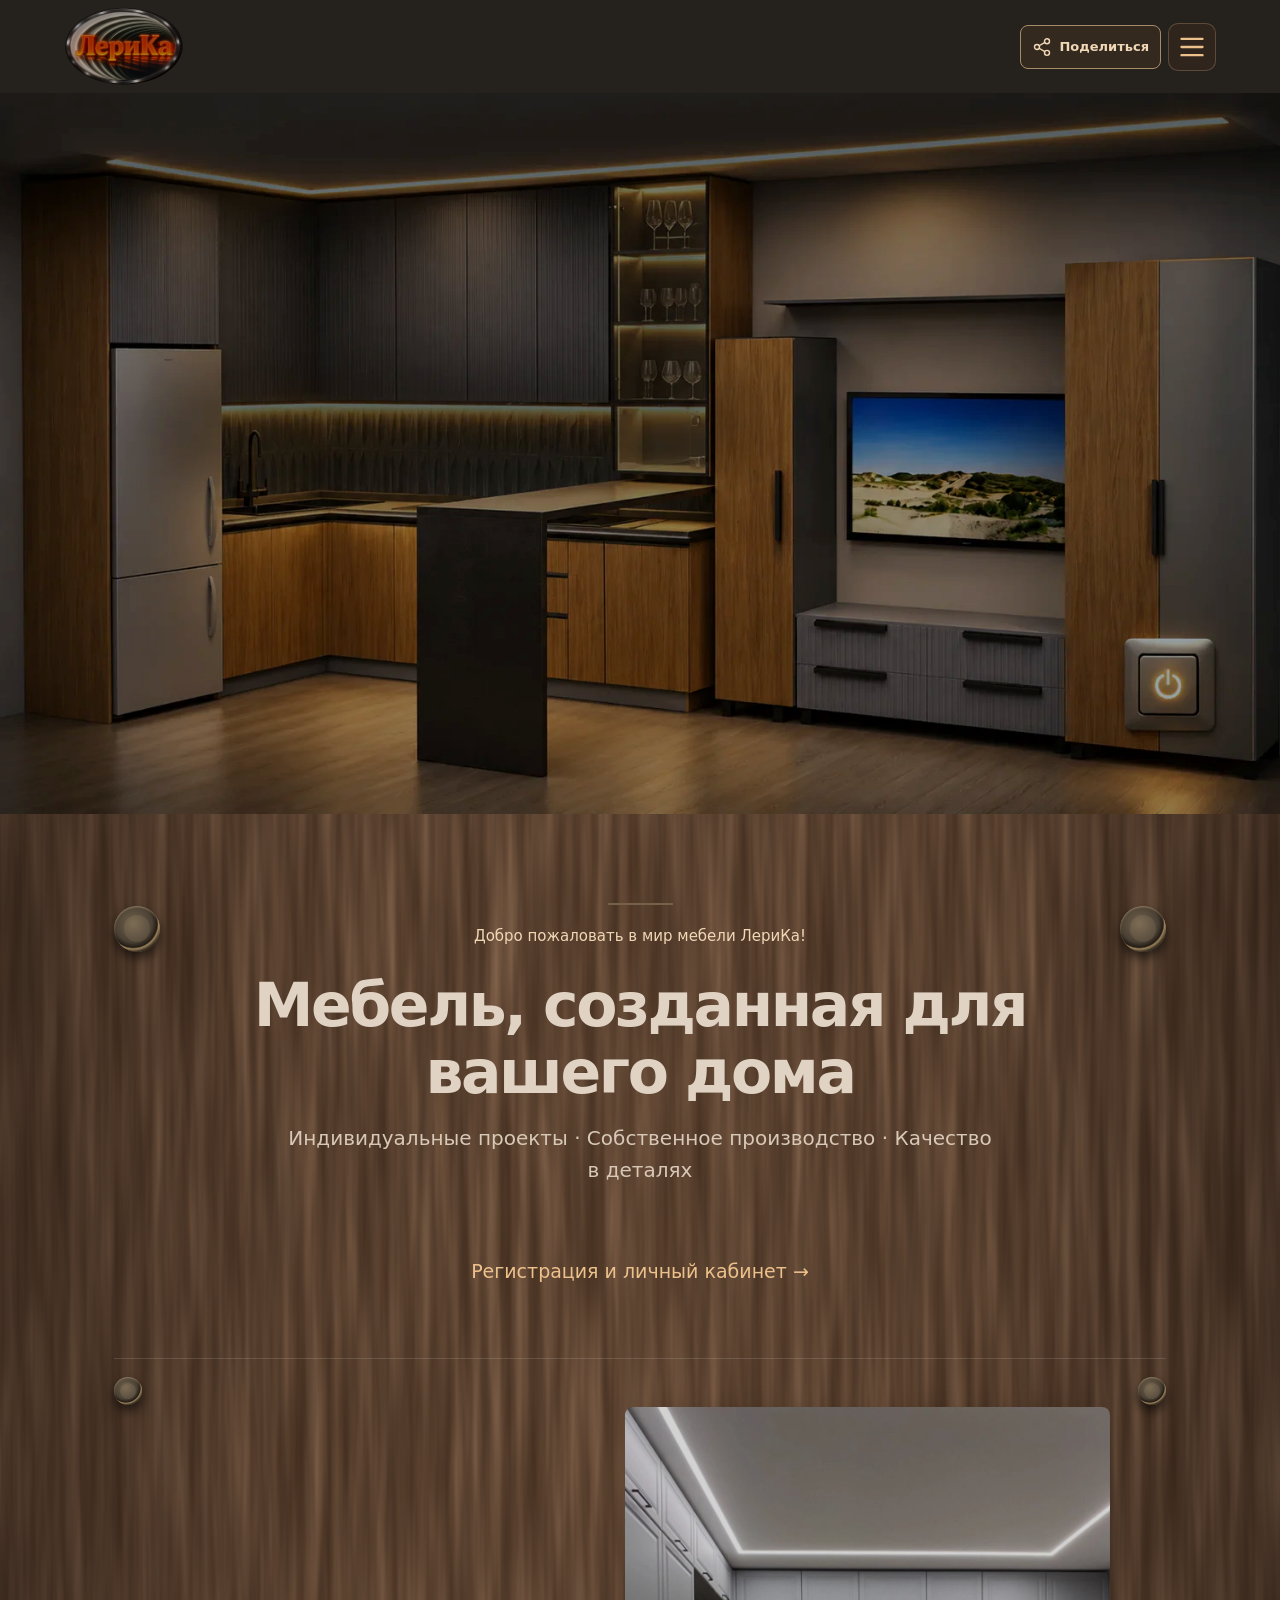
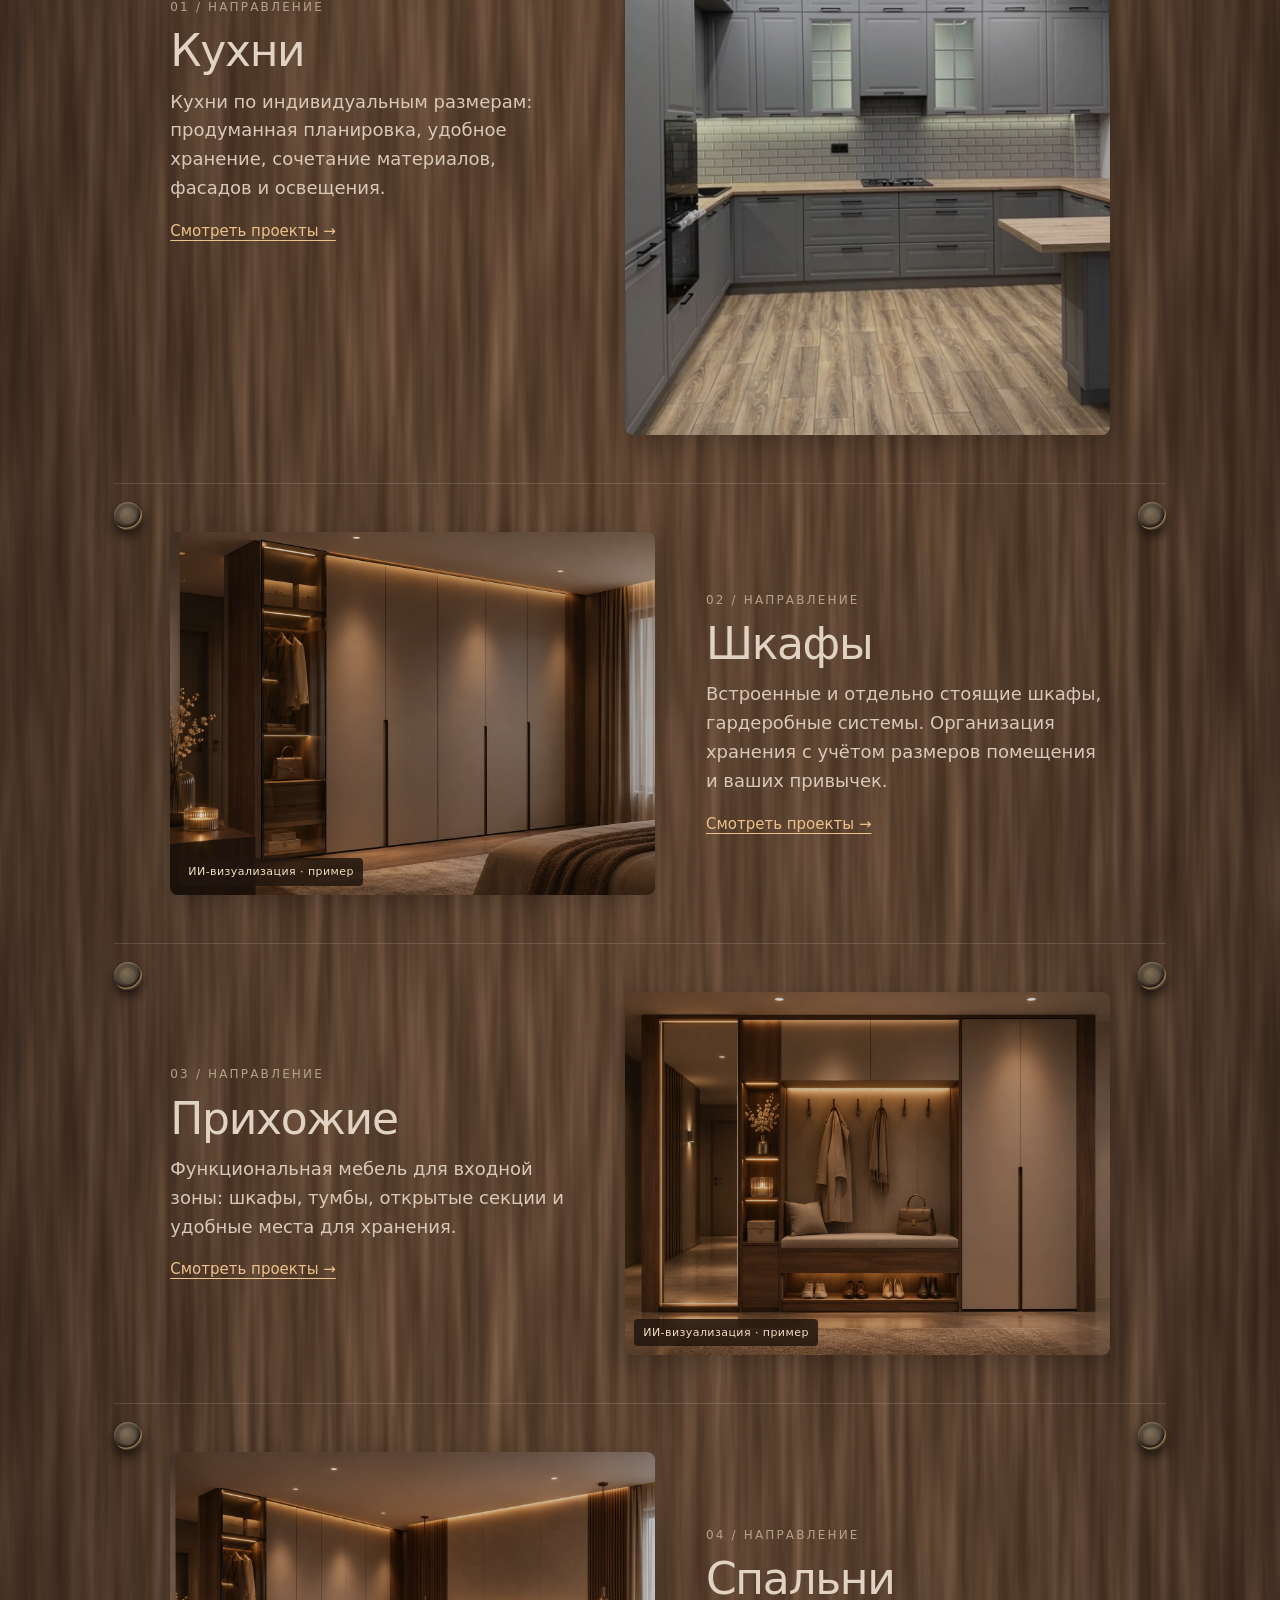
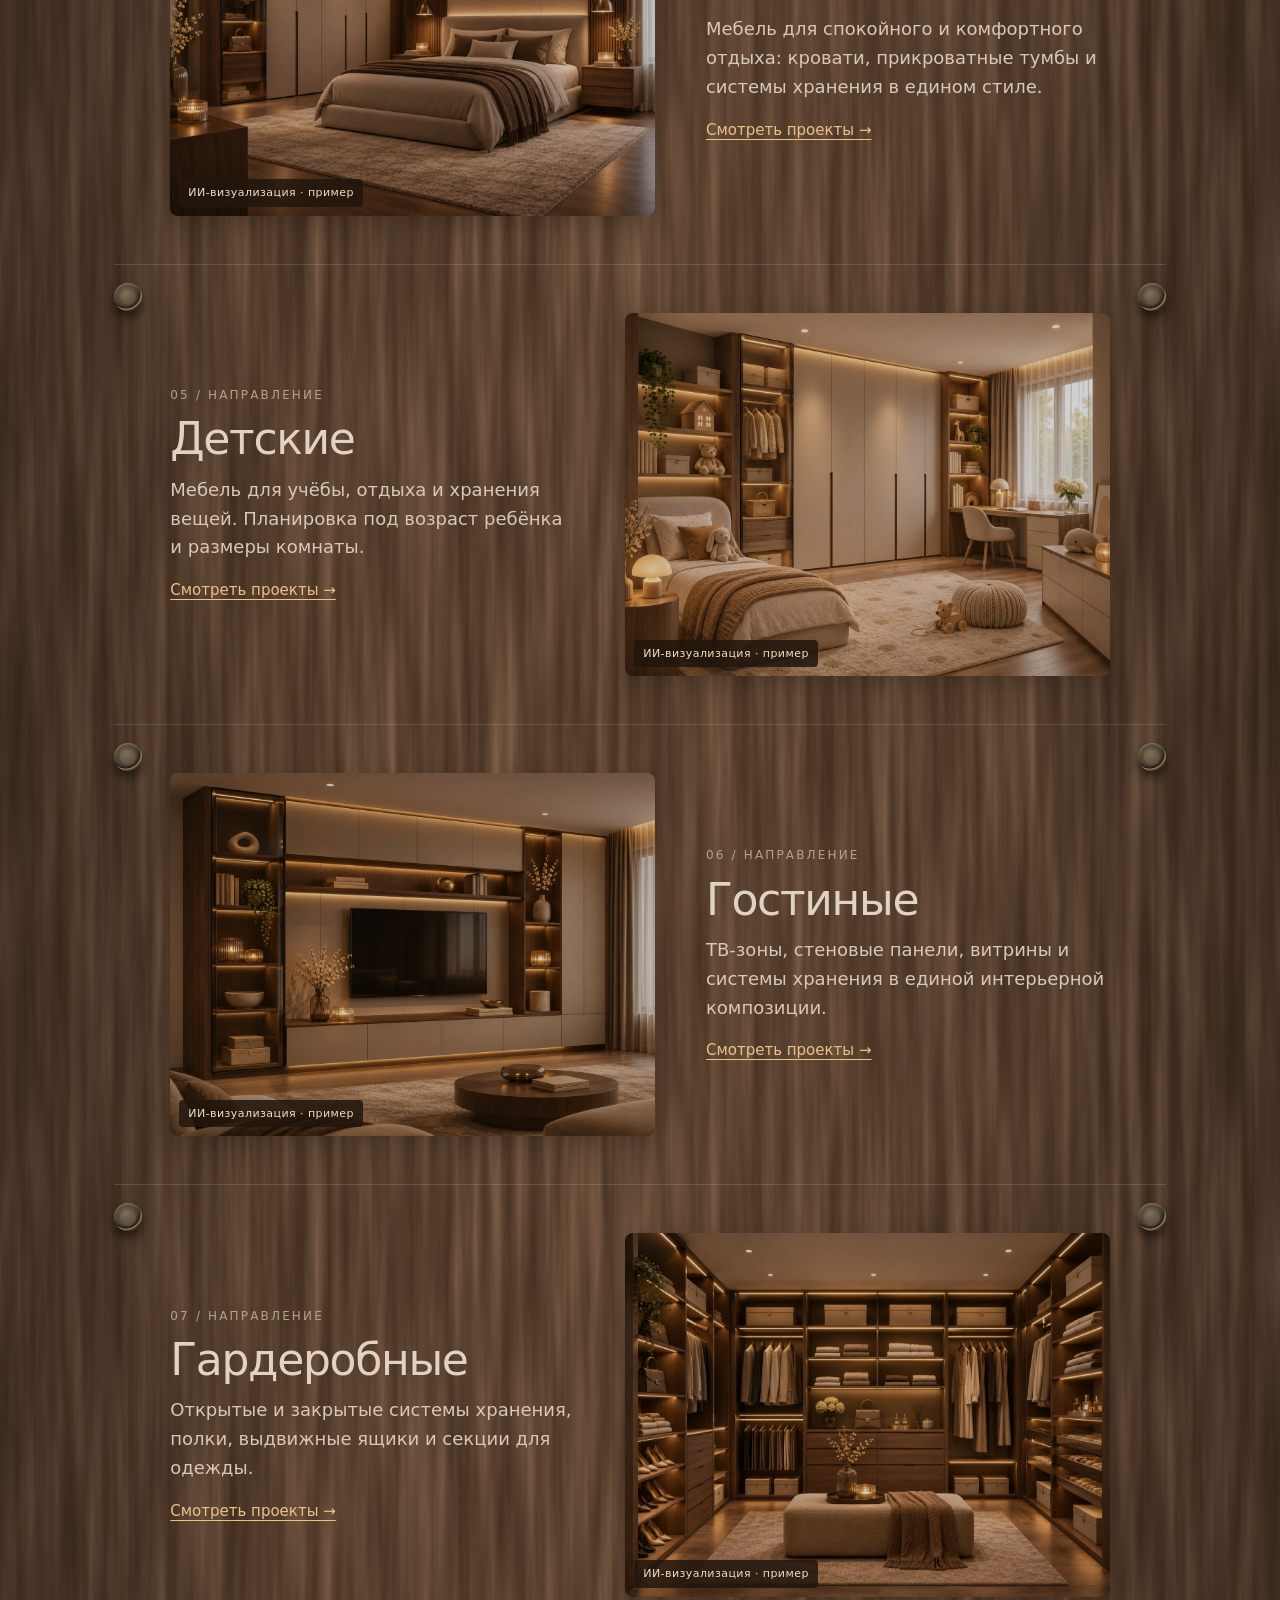
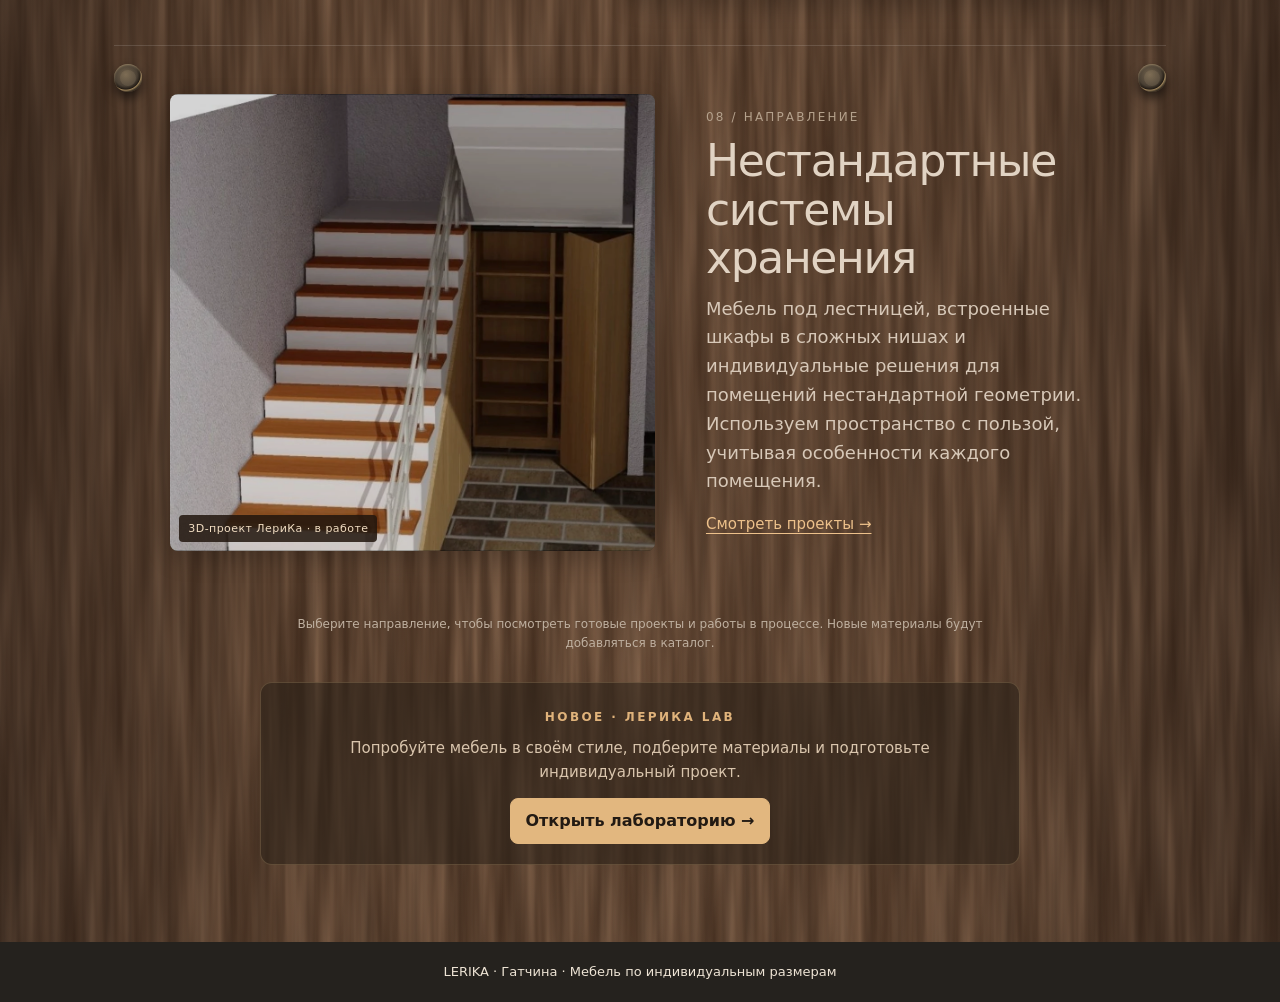
==== commit 09d20dea: "V5.62: automatic showroom illumination after 2.2 seconds, remove hidden switch" ====
--- a/index.html
+++ b/index.html
@@ -1,7 +1,7 @@
 <!doctype html>
 <html lang="ru"><head><meta charset="utf-8"><meta name="viewport" content="width=device-width,initial-scale=1"><meta name="theme-color" content="#25221e"><meta name="description" content="ЛериКа — мебель по индивидуальным размерам в Гатчине."><title>LERIKA — мебель по индивидуальным размерам</title><style>:root{--ink:#302820;--cream:#f7f0e7;--olive:#72755d;--gold:#dda455}*{box-sizing:border-box}html{scroll-behavior:smooth}body{margin:0;color:var(--ink);background:var(--cream);font:16px/1.6 system-ui,sans-serif}a{color:inherit}button{font:inherit;cursor:pointer}header{background:#25221e;display:flex;align-items:center;justify-content:space-between;padding:10px clamp(16px,5vw,70px);position:relative;z-index:5}.brand{display:block;background:#f7f0e7;border-radius:4px;padding:4px 8px;line-height:0}.brand img{width:72px;height:60px;object-fit:contain}.menu-button{border:0;background:transparent;color:#fff;width:48px;height:48px;display:grid;place-items:center}.menu-button svg{width:28px}.nav{position:absolute;right:16px;top:calc(100% + 8px);min-width:220px;background:#28241f;color:#fff;padding:16px;box-shadow:0 12px 30px #0005;border-radius:8px}.nav[hidden]{display:none}.nav a{display:block;text-decoration:none;padding:10px 12px;border-bottom:1px solid #ffffff20}.nav a:last-child{border:0}.scene{position:relative;background:#211e1a;aspect-ratio:1672/941;overflow:hidden;isolation:isolate}.scene img{width:100%;height:100%;object-fit:fill;display:block;position:absolute;inset:0}.scene .lit{opacity:0;transition:opacity 1.15s ease;pointer-events:none}.scene .ceiling{mask-image:linear-gradient(#000 0%,#000 14%,transparent 34%);transition-delay:0s}.scene .worktop{mask-image:radial-gradient(ellipse 42% 32% at 35% 48%,#000 48%,transparent 100%);transition-delay:.22s}.scene .cabinet{mask-image:radial-gradient(ellipse 13% 38% at 52% 32%,#000 50%,transparent 100%);transition-delay:.43s}.scene .full{transition-delay:.65s;transition-duration:1.35s}.scene.on .lit{opacity:1}.scene:not(.on) .lit{transition-delay:0s;transition-duration:.65s}.switch{position:absolute;left:87.45%;top:75.1%;width:7.45%;height:13.9%;min-width:44px;min-height:44px;transform:translate(0,0);background:linear-gradient(145deg,#b7a99a,#685b4c 70%,#302923);border:1px solid #c9b9a2;border-radius:13%;padding:0;display:grid;place-items:center;box-shadow:3px 6px 12px #0009;z-index:2;touch-action:manipulation}.switch span{width:72%;height:72%;display:grid;place-items:center;border:1px solid #1c1814;border-radius:12%;background:linear-gradient(150deg,#6e6154,#3c342d);box-shadow:inset 1px 1px 2px #e1d3bb80,inset -2px -2px 3px #0007}.switch svg{width:55%;height:55%;stroke:#eee4d5;transition:stroke .4s,filter .4s}.scene.on .switch svg{stroke:#fff4d2;filter:drop-shadow(0 0 4px #ffb34e) drop-shadow(0 0 6px #ff9a22)}.switch:active span{transform:translateY(1px)}.switch:focus-visible,.menu-button:focus-visible,a:focus-visible{outline:3px solid #edb86a;outline-offset:3px}.intro{padding:clamp(34px,6vw,80px) 20px;text-align:center;max-width:1180px;margin:auto}.rule{width:65px;height:2px;background:var(--gold);margin:0 auto 20px}.intro h1{font-size:clamp(30px,5vw,60px);font-weight:550;line-height:1.12;letter-spacing:-.04em;margin:0 auto 16px;max-width:780px}.intro p{font-size:clamp(15px,2vw,20px);margin:0 auto 28px;max-width:720px}.categories{display:grid;grid-template-columns:repeat(4,1fr);gap:14px}.category{position:relative;display:flex;min-height:190px;aspect-ratio:1.05;align-items:end;overflow:hidden;border-radius:12px;background:#685646;color:#fff;text-decoration:none;text-align:left}.category img{position:absolute;inset:0;width:100%;height:100%;object-fit:cover}.category:after{content:'';position:absolute;inset:0;background:linear-gradient(transparent 35%,#241c17d9)}.category span{position:relative;z-index:1;padding:16px;font-weight:600;font-size:clamp(15px,2vw,20px)}.button{display:inline-flex;align-items:center;gap:12px;background:#34291f;color:#ffe2ae;border:1px solid #bc9259;padding:14px 28px;border-radius:50px;text-decoration:none;font-weight:600;margin-top:24px}.note{font-size:12px!important;color:#6b6258;margin-top:16px!important;margin-bottom:0!important}.section{border-top:1px solid #d9cdbd;padding:clamp(32px,5vw,70px) clamp(20px,7vw,100px);max-width:1180px;margin:auto}.section h2{font-size:clamp(25px,3.8vw,42px);line-height:1.2;font-weight:550;margin:0 0 16px}.section p{max-width:650px}.steps{display:grid;grid-template-columns:repeat(3,1fr);gap:20px}.step{padding:20px;background:#eee3d5;border-radius:10px}.step h3{margin:0 0 8px}.step p{margin:0}.contact{background:#e8e1d4}footer{background:#25221e;color:#eee4d5;padding:20px;text-align:center;font-size:13px}@media(max-width:650px){header{padding:7px 16px}.brand img{width:60px;height:49px}.scene{aspect-ratio:1672/941}.switch{left:auto;right:4.7%;top:auto;bottom:11%;width:8%;height:14%}.categories{grid-template-columns:repeat(2,1fr);gap:10px}.category{min-height:130px}.steps{grid-template-columns:1fr}}@media(prefers-reduced-motion:reduce){html{scroll-behavior:auto}.scene .lit,.switch svg{transition:none!important}}:root{--ink:#e7ded2;--cream:#302923;--gold:#dda455}body{background:var(--cream);color:var(--ink)}header{min-height:92px;padding:14px clamp(16px,5vw,70px);background:#25211d}.brand{padding:3px 6px;border-radius:3px}.brand img{width:54px;height:40px}.intro{max-width:1180px;padding:clamp(36px,6vw,80px) clamp(20px,5vw,64px)}.intro h1,.intro .tagline,.intro .rule{transition:color 1.25s ease,text-shadow 1.25s ease,background-color 1.25s ease,box-shadow 1.25s ease}.intro h1{color:#b4a79a}.intro .tagline{color:#b9ab9d;transition-delay:0s}.intro .rule{background:#75604a}body.lights-on .intro h1{color:#fff1d9;text-shadow:0 0 16px #f7bd6560,0 0 40px #dca35b30;transition-delay:.55s}body.lights-on .intro .tagline{color:#f1d8b7;text-shadow:0 0 12px #e6a65055;transition-delay:.8s}body.lights-on .intro .rule{background:#f1b86d;box-shadow:0 0 14px #f4b65db0;transition-delay:.35s}.categories{display:flex;flex-direction:column;gap:0;margin-top:clamp(36px,5vw,68px);text-align:left}.project{display:grid;grid-template-columns:1fr 1.2fr;gap:clamp(20px,4vw,54px);align-items:center;padding:clamp(24px,4vw,48px) 0;border-top:1px solid #ffffff20}.project:nth-child(even){grid-template-columns:1.2fr 1fr}.project:nth-child(even) .project-photo{order:-1}.project-number{display:block;color:#d4a36a;font-size:12px;letter-spacing:.18em;margin-bottom:10px}.project h2{font-size:clamp(27px,4vw,44px);line-height:1.1;font-weight:500;letter-spacing:-.03em;color:#f5e8d7;margin:0 0 12px}.project .project-description{font-size:clamp(15px,1.5vw,18px);color:#cdbfb1;margin:0;max-width:480px}.project-photo{display:block;position:relative;overflow:hidden;border-radius:8px;aspect-ratio:16/10;background:#46392f;box-shadow:0 8px 24px #0003}.project-photo img{width:100%;height:100%;object-fit:cover;display:block;transition:transform .5s ease}@media(hover:hover){.project-photo:hover img{transform:scale(1.035)}}.note{color:#bfb0a0}.section{border-color:#ffffff20}.section h2{color:#f3e5d3}.section p{color:#d1c4b5}.step{background:#3e342c;color:#eee0d0}.contact{background:#3a3129}@media(max-width:650px){header{min-height:86px;padding:12px 16px}.brand img{width:46px;height:35px}.intro{padding-top:36px}.project,.project:nth-child(even){grid-template-columns:1fr;gap:16px;padding:25px 0}.project:nth-child(even) .project-photo{order:0}.project-photo{aspect-ratio:16/10}.project h2{font-size:30px}}@media(prefers-reduced-motion:reduce){.intro h1,.intro .tagline,.intro .rule,.project-photo img{transition:none!important}}.walnut-wall{position:relative;isolation:isolate;overflow:hidden;background-color:#38261c;background-image:linear-gradient(90deg,#0b070680,#100b0850 23%,#100b0843 50%,#100b0850 77%,#0b070680),url("data:image/svg+xml,%3Csvg%20xmlns%3D%22http%3A%2F%2Fwww.w3.org%2F2000%2Fsvg%22%20width%3D%22640%22%20height%3D%221000%22%20viewBox%3D%220%200%20640%201000%22%3E%3Cdefs%3E%3Cfilter%20id%3D%22grain%22%20x%3D%220%22%20y%3D%220%22%20width%3D%22100%25%22%20height%3D%22100%25%22%3E%3CfeTurbulence%20type%3D%22fractalNoise%22%20baseFrequency%3D%22.072%20.0038%22%20numOctaves%3D%223%22%20seed%3D%2223%22%20stitchTiles%3D%22stitch%22%2F%3E%3CfeColorMatrix%20type%3D%22matrix%22%20values%3D%22.65%200%200%200%20.11%20.36%200%200%200%20.065%20.20%200%200%200%20.038%200%200%200%201%200%22%2F%3E%3C%2Ffilter%3E%3Cfilter%20id%3D%22fine%22%20x%3D%220%22%20y%3D%220%22%20width%3D%22100%25%22%20height%3D%22100%25%22%3E%3CfeTurbulence%20type%3D%22fractalNoise%22%20baseFrequency%3D%22.32%20.008%22%20numOctaves%3D%222%22%20seed%3D%2217%22%20stitchTiles%3D%22stitch%22%2F%3E%3CfeColorMatrix%20type%3D%22saturate%22%20values%3D%220%22%2F%3E%3C%2Ffilter%3E%3C%2Fdefs%3E%3Crect%20width%3D%22640%22%20height%3D%221000%22%20fill%3D%22%23503421%22%2F%3E%3Crect%20width%3D%22640%22%20height%3D%221000%22%20filter%3D%22url(%23grain)%22%20opacity%3D%22.83%22%2F%3E%3Crect%20width%3D%22640%22%20height%3D%221000%22%20filter%3D%22url(%23fine)%22%20opacity%3D%22.13%22%20style%3D%22mix-blend-mode%3Asoft-light%22%2F%3E%3C%2Fsvg%3E");background-size:100% 100%,640px 1000px;background-repeat:no-repeat,repeat}.walnut-wall .intro,.walnut-wall .section{position:relative}.slogan-zone{position:relative;isolation:isolate;padding:12px clamp(35px,8vw,112px) 20px}.sconce-pair{position:absolute;inset:0;pointer-events:none;z-index:-1;overflow:visible}.sconce{position:absolute;top:15px;width:clamp(25px,3.8vw,46px);aspect-ratio:1;border-radius:50%;background:radial-gradient(circle at 42% 38%,#73634d 0%,#4a4034 48%,#231c15 61%,#9a8159 65%,#332b20 73%,#17120e 82%);box-shadow:0 6px 11px #0009,inset 0 1px 2px #e0c59677;transition:box-shadow 1.15s ease,background-color 1.15s;z-index:1}.sconce.left{left:0}.sconce.right{right:0}.sconce:before{content:"";position:absolute;inset:21%;border-radius:50%;background:#cbb389;opacity:.13;transition:opacity 1.05s,box-shadow 1.05s}.sconce:after{content:"";position:absolute;inset:-240% -410% -530%;border-radius:50%;background:radial-gradient(ellipse at 50% 34%,#ffd18b80 0%,#e7a44f35 23%,#b9792c12 50%,transparent 73%);mix-blend-mode:screen;opacity:0;transition:opacity 1.5s;z-index:-1}body.lights-on .sconce{box-shadow:0 0 10px #ffc47788,0 6px 11px #0009,inset 0 1px 2px #e0c59677}body.lights-on .sconce:before{opacity:1;background:#ffe8b7;box-shadow:0 0 9px 3px #ffd17a,0 0 24px 6px #ffaa3e77}body.lights-on .sconce:after{opacity:1;transition-delay:.35s}.slogan-zone:before,.project:before{content:"";position:absolute;inset:-15px -15px;pointer-events:none;z-index:-1;background:radial-gradient(ellipse at 8% 12%,#ffd18b36,transparent 58%),radial-gradient(ellipse at 92% 12%,#ffd18b36,transparent 58%);opacity:0;transition:opacity 1.5s ease}body.lights-on .slogan-zone:before,body.lights-on .project:before{opacity:1;transition-delay:.4s}.project{position:relative;isolation:isolate;padding-left:clamp(22px,4.4vw,60px);padding-right:clamp(22px,4.4vw,60px)}.project .sconce{width:clamp(16px,2.4vw,28px);top:18px}.project .sconce:after{inset:-320% -430% -800%}.project h2,.project .project-description,.project-number,.project-photo img{transition:color 1.15s,text-shadow 1.15s,filter 1.15s}.project h2{color:#c3b4a2}.project .project-description{color:#bfb1a3}.project-number{color:#b4a18c}.project-photo img{filter:brightness(.63) saturate(.85)}body.lights-on .project h2{color:#fff0d9;text-shadow:0 0 14px #f4b96738}body.lights-on .project .project-description{color:#eadbc8}body.lights-on .project-number{color:#e8bc83}body.lights-on .project-photo img{filter:brightness(1) saturate(1)}.step,.contact{background:#21160e66;backdrop-filter:none}@media(max-width:650px){.slogan-zone{padding:42px 8px 10px}.slogan-zone .sconce{top:0;width:27px}.slogan-zone .sconce.left{left:6px}.slogan-zone .sconce.right{right:6px}.project{padding-left:17px;padding-right:17px}.project .sconce{top:12px;width:15px}.project .sconce.left{left:-9px}.project .sconce.right{right:-9px}.project:before{inset:0 -16px}.walnut-wall{background-size:100% 100%,420px 660px}}@media(prefers-reduced-motion:reduce){.sconce,.sconce:before,.sconce:after,.slogan-zone:before,.project:before,.project h2,.project .project-description,.project-number,.project-photo img{transition:none!important}}header{min-height:64px;padding:8px clamp(16px,5vw,70px)}@media(max-width:650px){header{min-height:65px;padding:8px 16px}.menu-button{width:42px;height:42px}.menu-button svg{width:26px}}.about-page{display:none;min-height:calc(100svh - 120px);border:0;padding:clamp(35px,6vw,80px) clamp(20px,7vw,100px)}body.about-view .about-page{display:block}body.about-view .scene,body.about-view #catalog,body.about-view #contact{display:none}.about-heading{text-align:center;margin:0 auto 34px;max-width:880px}.about-heading h2{font-size:clamp(40px,7vw,70px);margin:0 0 10px;color:#c9b9a7;transition:color 1s,text-shadow 1s}.about-heading .about-eyebrow{font-size:12px;letter-spacing:.2em;color:#d4a36a;margin:0 auto 12px}.about-heading .about-motto{font-size:clamp(19px,3vw,30px);color:#cdbfb1;margin:0 auto;transition:color 1s,text-shadow 1s}body.lights-on .about-heading h2,body.lights-on .about-heading .about-motto{color:#fff1d9;text-shadow:0 0 17px #e6a65055}.about-content{max-width:800px;margin:auto;font-size:clamp(16px,1.8vw,19px)}.about-content>p{max-width:none;line-height:1.75}.about-values{list-style:none;padding:0;counter-reset:value;margin:35px 0}.about-values li{counter-increment:value;position:relative;padding:22px 0 22px 52px;border-top:1px solid #ffffff25}.about-values li:before{content:counter(value,decimal-leading-zero);position:absolute;left:0;top:24px;color:#d4a36a;font-size:13px;letter-spacing:.12em}.about-values h3{margin:0 0 7px;font-size:clamp(19px,2.4vw,25px);font-weight:550;color:#f1ddc2}.about-values p{margin:0;line-height:1.65}.about-back{display:block;margin-top:24px;color:#d6bd9e;font-size:15px}@media(max-width:650px){.about-heading{padding-top:45px}.about-values li{padding-left:34px}}@media(prefers-reduced-motion:reduce){.about-heading h2,.about-heading .about-motto{transition:none}}.scene>img:first-child{filter:brightness(1.19);transition:filter 1.15s ease}.scene.on>img:first-child{filter:brightness(1)}body:not(.lights-on) .walnut-wall{background-color:#493426}body:not(.lights-on) .intro h1{color:#e1d3c3}body:not(.lights-on) .intro .tagline{color:#d8c8b7}body:not(.lights-on) .project h2{color:#e1d3c3}body:not(.lights-on) .project .project-description{color:#d7c8b8}body:not(.lights-on) .project-photo img{filter:brightness(.83) saturate(.94)}body:not(.lights-on) .about-heading h2{color:#e1d3c3}body:not(.lights-on) .about-heading .about-motto{color:#d8c8b7}@media(prefers-reduced-motion:reduce){.scene>img:first-child{transition:none}}.location-grid,.contact-grid{display:grid;grid-template-columns:repeat(2,minmax(0,1fr));gap:18px;margin:28px 0}.location-card,.contact-grid>div{border:1px solid #d2b18c35;border-radius:8px;padding:22px;background:#1f160e50}.location-card h3,.contact-grid h3{margin:0 0 10px;color:#f1ddc2;font-size:20px;font-weight:550}.location-card p,.contact-grid p{margin:0 0 8px}.contact-grid a{display:block;color:#ecd5b4;text-decoration-thickness:1px;text-underline-offset:4px;overflow-wrap:anywhere;line-height:1.9}.contact-grid>div:last-child{grid-column:1/-1}body.lights-on .location-card{border-color:#dfb47870;box-shadow:0 0 25px #e6a65012}@media(max-width:650px){.location-grid,.contact-grid{grid-template-columns:1fr;gap:12px}.location-card,.contact-grid>div{padding:18px}}.contact-page{display:none;min-height:calc(100svh - 120px);border:0;background:transparent;padding:clamp(35px,6vw,80px) clamp(20px,7vw,100px)}body.contact-view .contact-page{display:block}body.contact-view .scene,body.contact-view #catalog,body.contact-view #about{display:none}.about-subsection{padding:32px 0 12px;border-top:1px solid #ffffff25;margin-top:24px}.about-subsection h2{font-size:clamp(25px,4vw,36px);margin:0 0 16px}.about-subsection .steps{grid-template-columns:repeat(2,minmax(0,1fr))}.people-grid{grid-template-columns:1fr}.person-card{padding:22px;border:1px solid #d2b18c35;border-radius:8px;background:#1f160e50}.person-card h3{margin:0 0 12px;font-size:clamp(21px,3vw,27px);color:#f1ddc2;font-weight:550}body.lights-on .person-card{border-color:#dfb47870;box-shadow:0 0 25px #e6a65012}@media(max-width:650px){.about-subsection .steps{grid-template-columns:1fr}.person-card{padding:18px}}.mirror-brand{background:transparent;padding:0;line-height:0;display:block}.mirror-sign{display:block;position:relative;isolation:isolate;aspect-ratio:1.55;overflow:visible}.header-mirror{width:76px}.mirror-sign .mirror-base,.mirror-sign .mirror-white{display:block;position:absolute;left:0;top:50%;width:100%;height:auto;max-width:none;transform:translateY(-50%);clip-path:ellipse(49% 32% at 50% 49.5%);object-fit:contain;pointer-events:none}.mirror-sign .mirror-base{filter:brightness(.67);transition:none}.mirror-sign .mirror-white{opacity:0;transition:opacity 1.35s ease}body.lights-on .mirror-sign .mirror-white{opacity:1}.mirror-scene{background:transparent;aspect-ratio:auto;min-height:0;display:grid;place-items:center;padding:clamp(20px,4vw,48px) clamp(38px,9vw,110px) clamp(35px,5vw,65px);overflow:hidden}.hero-mirror{width:min(100%,760px);margin:auto}.hero-mirror:before{content:"";position:absolute;inset:-10% -12%;background:radial-gradient(ellipse at 50% 50%,#fff5dc33 0%,#ffe8be20 35%,transparent 73%);opacity:0;transition:opacity 1.5s;pointer-events:none;z-index:-1}body.lights-on .hero-mirror:before{opacity:1}.mirror-scene .switch{left:auto;top:auto;bottom:15px;right:clamp(13px,3vw,40px);width:48px;height:48px;min-width:44px;min-height:44px}.demo-project .demo-label{position:absolute;bottom:9px;left:9px;color:#f1ddc2;background:#21160ed9;padding:5px 9px;border-radius:4px;font-size:11px;letter-spacing:.04em}@media(max-width:650px){.header-mirror{width:69px}.mirror-scene{padding:24px 24px 47px}.mirror-scene .switch{bottom:8px;right:12px;width:44px;height:44px}}@media(prefers-reduced-motion:reduce){.mirror-sign .mirror-white,.hero-mirror:before{transition:none!important}}.header-mirror{width:76px;aspect-ratio:1.55}.header-mirror:before{content:"";position:absolute;inset:-14% -12%;background:radial-gradient(ellipse,#fff5dc33 0%,transparent 72%);opacity:0;transition:opacity 1.35s;z-index:-1;pointer-events:none}body.lights-on .header-mirror:before{opacity:1}.header-mirror .mirror-base{filter:brightness(.67)}@media(max-width:650px){.header-mirror{width:69px}}#project-1 .project-photo{aspect-ratio:1080/1400;max-height:640px}#project-1 .project-photo img{position:absolute;left:0;top:50%;width:100%;height:auto;transform:translateY(-50%);object-fit:initial}@media(hover:hover){#project-1 .project-photo:hover img{transform:translateY(-50%) scale(1.035)}}#project-2 .project-photo,#project-3 .project-photo,#project-4 .project-photo,#project-5 .project-photo,#project-6 .project-photo,#project-7 .project-photo{aspect-ratio:4/3}#project-8 .project-photo{aspect-ratio:1080/1020}#project-8 .project-photo img{width:100%;height:100%;object-fit:cover;object-position:50% 45%}[hidden].portfolio-page,[hidden].portfolio-category,[hidden].portfolio-panel{display:none!important}body.portfolio-view .scene,body.portfolio-view #catalog,body.portfolio-view #about,body.portfolio-view #contact{display:none}.portfolio-page{min-height:calc(100svh - 120px);padding:clamp(20px,5vw,60px);border:0;max-width:1180px;margin:auto}.portfolio-back{margin:0 0 24px}.portfolio-open{display:inline-block;margin-top:16px;color:#edc18b;text-underline-offset:4px;font-size:15px}.portfolio-tabs{display:grid;grid-template-columns:1fr 1fr;gap:8px;max-width:800px;margin:0 auto 24px}.portfolio-tab{display:block;text-align:center;padding:12px 6px;border:1px solid #d2b18c55;border-radius:6px;color:#eadbc8;text-decoration:none;background:#22170f77}.portfolio-tab[aria-current="page"]{background:#a67a4c;color:#17100b;font-weight:650;border-color:#e0bb89}.portfolio-panel{max-width:800px;margin:auto}.case-card,.case-empty{padding:clamp(16px,4vw,32px);border:1px solid #d2b18c35;border-radius:8px;background:#1f160e55}.case-card h3{margin:0 0 12px;color:#f1ddc2;font-size:clamp(24px,4vw,34px)}.case-card p{max-width:none}.case-note{font-size:14px;color:#cbbbaa}.case-photo{position:relative;overflow:hidden;border-radius:6px;width:100%;margin:16px 0;background:#21160e}.case-photo img{width:100%;height:auto;display:block;position:absolute;top:50%;left:0;transform:translateY(-50%)}.kitchen-case{aspect-ratio:1080/1400;max-width:540px;margin-left:auto;margin-right:auto}.stair-case{aspect-ratio:1080/1020}.case-timeline{list-style:none;padding:0;margin:24px 0 0}.case-timeline li{position:relative;display:grid;grid-template-columns:32px 1fr;gap:12px;padding:0 0 24px}.case-timeline li:not(:last-child):before{content:"";position:absolute;top:30px;bottom:0;left:15px;border-left:1px solid #bba78e55}.stage-index{display:grid;place-items:center;width:32px;height:32px;border:1px solid #bba78e55;border-radius:50%;color:#cfbda9;font-size:12px}.has-material .stage-index{background:#c29867;color:#21160e}.case-timeline h4{margin:3px 0 5px;color:#f1ddc2;font-size:17px}.case-timeline p{margin:0 0 6px}body.lights-on .case-card{box-shadow:0 0 32px #e6a65015}body.lights-on .portfolio-open{text-shadow:0 0 10px #e6a65055}.live-cover{aspect-ratio:4/3!important;max-height:none!important}.live-cover img{position:static!important;width:100%!important;height:100%!important;transform:none!important;object-fit:cover!important}.live-case{margin-bottom:20px}.live-photo img{width:100%;height:auto;border-radius:6px;display:block;margin:10px 0}#design-lab[hidden]{display:none!important}body.lab-view .scene,body.lab-view #catalog,body.lab-view #about,body.lab-view #contact,body.lab-view #portfolio{display:none!important}#design-lab{max-width:1180px;margin:auto;padding:clamp(22px,5vw,62px);color:#f3e5d3}#design-lab h1{font-size:clamp(34px,6vw,66px);line-height:1.04;margin:10px 0 16px;font-weight:520;letter-spacing:-.045em}#design-lab h2{font-size:23px;margin:0 0 8px}#design-lab p{color:#d5c6b6;margin:6px 0 14px}.lab-kicker{font-size:12px;letter-spacing:.2em;color:#e0b37b;font-weight:700}.lab-hero{max-width:760px;margin:0 auto 30px;text-align:center}.lab-grid{display:grid;grid-template-columns:minmax(0,1.15fr) minmax(0,1fr);gap:18px;align-items:start}.lab-card{min-width:0;background:#29221d;border:1px solid #80695080;border-radius:16px;padding:clamp(16px,3vw,24px)}.lab-preview{position:sticky;top:12px}.lab-canvas{display:block;width:100%;height:auto;border-radius:10px;background:#d9cdbd}.lab-fields{display:grid;grid-template-columns:repeat(2,minmax(0,1fr));gap:12px;margin:12px 0}#design-lab label{display:flex;flex-direction:column;gap:5px;font-size:13px;color:#dfcbb5}#design-lab input,#design-lab select,#design-lab textarea{min-width:0;width:100%;font:inherit;color:#f5e8d9;background:#191613;border:1px solid #74614e;border-radius:8px;padding:10px}#design-lab input[type=color]{height:43px;padding:4px}#design-lab input[type=file]{font-size:12px}#design-lab input:focus-visible,#design-lab select:focus-visible,#design-lab button:focus-visible{outline:2px solid #edb86a;outline-offset:2px}.lab-actions{display:flex;gap:8px;flex-wrap:wrap;margin-top:12px}.lab-btn{font:inherit;padding:9px 14px;background:#e2b77f;color:#221a13;border:1px solid #e2b77f;border-radius:8px;text-decoration:none;cursor:pointer;font-weight:600;display:inline-flex;align-items:center}.lab-btn.secondary{background:transparent;color:#ead6bd;border-color:#a28b72}.lab-caption{font-size:12px;line-height:1.5;color:#c7b6a3!important}.lab-row{display:flex;gap:12px;flex-wrap:wrap;justify-content:space-between;align-items:center}.lab-result{margin-top:12px;padding:14px;border:1px solid #876c50;border-radius:10px;background:#221c17}.lab-result strong{font-size:24px;color:#f0c98e}.lab-divider{border:0;border-top:1px solid #6f5c4980;margin:20px 0}.lab-launch{margin:28px auto 0;padding:20px;border:1px solid #a68b6355;border-radius:12px;max-width:760px;background:#251c1580;text-align:center}.lab-launch p{margin:8px auto 14px!important;font-size:15px!important;color:#d9c5ad!important}@media(max-width:760px){.lab-grid{grid-template-columns:1fr}.lab-preview{position:static}.lab-fields{gap:9px}.lab-actions .lab-btn{flex:1;justify-content:center;text-align:center}}@media(max-width:360px){.lab-fields{grid-template-columns:1fr}}.lp-quick-guide{margin:16px 0 0;padding:14px 16px;border:1px solid #80695080;border-radius:12px;background:#211a15;color:#f1e4d3}.lp-quick-guide h3{font-size:18px;margin:0 0 10px;color:#e3b77f}.lp-guide-steps{padding-left:22px;margin:0;display:grid;gap:9px;font-size:14px;line-height:1.55}.lp-guide-steps strong,.lp-guide-body strong{color:#f3dec0}.lp-guide-more{margin-top:12px;border-top:1px solid #80695080;padding-top:8px}.lp-guide-more summary{cursor:pointer;min-height:44px;line-height:1.5;padding:10px 0;color:#e3b77f;font-weight:650;font-size:14px}.lp-guide-more summary:focus-visible{outline:2px solid #e3b77f;outline-offset:3px}.lp-guide-body p,.lp-quick-guide p.lp-guide-note{font-size:13px;line-height:1.55;margin:9px 0;color:#d9c7af}.lp-quick-guide p.lp-guide-note{margin-bottom:0}.lp-flow{max-width:1180px;margin:0 auto;display:grid;gap:18px}.lp-flow h2{margin:8px 0 12px}.lp-flow .lab-card{min-width:0}.lp-fields{display:grid;grid-template-columns:repeat(auto-fit,minmax(min(150px,100%),1fr));gap:10px}.lp-fields label{min-width:0}.lp-fields input,.lp-fields select{width:100%;min-width:0}.lp-split{display:grid;grid-template-columns:minmax(0,1fr) minmax(0,1fr);gap:14px}.lp-flow button,.lp-flow select,.lp-flow input{min-height:44px}.lp-scene{border:1px solid #927b61;background:#eae0d2;border-radius:12px;overflow:hidden;position:relative}.lp-scene canvas{width:100%;height:auto;display:block;touch-action:none}.lp-scene canvas:focus{outline:2px solid #dda455;outline-offset:-3px}.lp-mode{display:flex;gap:6px;flex-wrap:wrap;margin:12px 0}.lp-mode button{flex:1;min-width:100px}.lp-mode button[aria-pressed=true]{background:#e2b77f;color:#211914;border-color:#e2b77f}.lp-notice{margin:10px 0;padding:12px 14px;border:1px solid #806950;border-radius:9px;color:#eddbc4;overflow-wrap:anywhere}.lp-notice[data-state=error]{border-color:#e29b7f;color:#ffd2bd;background:#452a20}.lp-notice[data-state=ok]{border-color:#8f9b76;color:#e3e9cf;background:#30382c}.lp-items{display:grid;gap:8px;margin:12px 0}.lp-items button{text-align:left;overflow-wrap:anywhere}.lp-items button[aria-pressed=true]{border-color:#e2b77f;background:#483627;color:#fff4e4}.lp-summary{display:grid;grid-template-columns:repeat(auto-fit,minmax(125px,1fr));gap:10px;margin:12px 0}.lp-summary div{border:1px solid #806950;border-radius:10px;padding:12px;min-width:0}.lp-summary span,.lp-summary strong{display:block}.lp-summary strong{font-size:clamp(17px,3vw,24px);color:#e2b77f;font-variant-numeric:tabular-nums}.lp-summary span{font-size:13px;color:#cfbaa4}.lp-table{overflow:auto;max-width:100%}.lp-table table{border-collapse:collapse;min-width:570px;width:100%;font-size:13px}.lp-table td,.lp-table th{text-align:left;border-bottom:1px solid #80695066;padding:8px}.lp-flow [hidden]{display:none!important}.lp-flow .lab-actions button:disabled{opacity:.5;cursor:not-allowed}.lp-material-sample{display:flex;align-items:center;gap:10px;margin-top:8px}.lp-material-sample canvas{width:68px;height:40px;border-radius:5px;border:1px solid #937a60}.lp-flow .lab-actions{flex-wrap:wrap}.lp-flow .lab-actions>*{min-width:0;white-space:normal}.lp-move{display:grid;grid-template-columns:repeat(4,1fr);gap:6px;margin:10px 0}.lp-move button{min-width:0;padding:6px}.lp-help{font-size:13px;color:#d4c3af;margin:8px 0}@media(max-width:720px){.lp-split{grid-template-columns:1fr}.lp-fields{grid-template-columns:repeat(2,minmax(0,1fr))}.lp-fields .lp-wide{grid-column:1/-1}.lp-flow .lab-card{padding:16px}.lp-mode button{min-width:0}.lp-table table{min-width:500px}}@media(max-width:330px){.lp-fields{grid-template-columns:1fr}.lp-fields .lp-wide{grid-column:auto}}.lab-studio-intro{margin-bottom:18px;margin-top:18px}.lab-studio-files{display:grid;grid-template-columns:repeat(auto-fit,minmax(120px,1fr));gap:10px;margin:12px 0}.lab-studio-file{padding:9px;border:1px solid #806950;border-radius:10px;overflow-wrap:anywhere;min-width:0}.lab-studio-file img{display:block;width:100%;height:100px;object-fit:contain;background:#1d1814;border-radius:6px}.lab-studio-file button,.lab-studio-chips button{font:inherit;color:inherit;background:#30251d;border:1px solid #957653;border-radius:7px;padding:5px 9px;margin-top:6px;max-width:100%;overflow-wrap:anywhere}.lab-studio-chips{display:flex;flex-wrap:wrap;gap:8px;margin:12px 0}#lab-ai-collage{display:block;width:100%;height:auto;max-width:900px;border-radius:12px;background:#f4eadb}#lab-ai-send:disabled,#lab-ai-save-collage:disabled{opacity:.55;cursor:not-allowed}#project-paths{grid-column:1/-1}.project-path-grid{display:grid;grid-template-columns:repeat(auto-fit,minmax(min(210px,100%),1fr));gap:8px}.project-legacy[hidden]{display:none!important}.project-item,.estimate-line{border:1px solid #80695080;border-radius:10px;padding:12px;margin:10px 0;overflow-wrap:anywhere}.project-item h3,.estimate-line h3{margin:0 0 8px}.estimate-line .lp-fields{margin:8px 0}.estimate-line p{margin:6px 0}.estimate-line select{width:100%;min-width:0}#estimate-panel .lab-btn{white-space:normal}#le-panel:not(.cut-only) #le-cut-card,#le-panel:not(.cut-only) #le-drawing-link,#le-panel.cut-only #le-drawing-card,#le-panel.cut-only #le-order-card,#le-panel.cut-only #le-cut-link{display:none!important}.lab-switcher{display:flex;gap:8px;max-width:760px;margin:0 auto 24px;padding:5px;border:1px solid #80695080;background:#211a15;border-radius:12px}.lab-switcher button{flex:1;min-width:0;border:0;border-radius:8px;padding:12px 8px;background:transparent;color:#e3d1ba;font:inherit;font-weight:600;cursor:pointer}.lab-switcher button[aria-selected=true]{background:#e2b77f;color:#221a13}.lab-panel[hidden]{display:none!important}.lab-ai-grid{display:grid;grid-template-columns: minmax(0,1fr) minmax(0,1.15fr);gap:18px;align-items:start}.lab-ai-grid h2{margin:8px 0 12px}.lab-ai-stage{border:1px dashed #9a8063;border-radius:12px;min-height:180px;display:grid;place-items:center;overflow:hidden;background:#1d1814;margin:12px 0}.lab-ai-stage img{width:100%;height:auto;max-height:430px;object-fit:contain;display:block}.lab-ai-stage img[hidden]{display:none}.lab-ai-empty{text-align:center;padding:24px;color:#c9b6a1}.lab-ai-example{width:100%;aspect-ratio:4/3;object-fit:cover;border-radius:12px;display:block;margin:10px 0}.lab-ai-palette{display:grid;grid-template-columns:repeat(2,minmax(0,1fr));gap:8px;margin:12px 0}.lab-ai-style{border:1px solid #705f4d;color:#e7d4be;border-radius:10px;background:#1c1713;padding:10px;text-align:left;min-width:0}.lab-ai-style[aria-pressed=true]{border:2px solid #e3b77f;background:#3a2b20;padding:9px}.lab-ai-colors{display:flex;height:22px;border-radius:5px;overflow:hidden;margin-bottom:8px}.lab-ai-colors span{flex:1}.lab-ai-colors .oak{background:#a4815d}.lab-ai-colors .sand{background:#e4d7bf}.lab-ai-colors .ivory{background:#f0ede3}.lab-ai-colors .ash{background:#c2b9a7}.lab-ai-colors .gray{background:#a7a5a0}.lab-ai-colors .coal{background:#332f2c}.lab-ai-colors .walnut{background:#765039}.lab-ai-colors .bronze{background:#ad895d}.lab-ai-colors .olive{background:#75806b}.lab-ai-colors .stone{background:#c8c0ae}.lab-ai-style small{display:block;color:#bfae9a;font-size:11px}.lab-ai-status{padding:10px 12px;background:#3b2e22;border:1px solid #957653;border-radius:9px;color:#eed1a9;font-size:13px}#lab-ai-generate:disabled{opacity:.55;cursor:not-allowed}.lab-ai-brief{white-space:pre-wrap;overflow-wrap:anywhere;max-height:220px;overflow:auto;background:#181410;padding:12px;border-radius:8px;color:#dfcbb5;font:13px/1.6 system-ui}.lab-ai-check{display:flex!important;flex-direction:row!important;align-items:center;margin:10px 0}.lab-ai-check input{width:auto!important}@media(max-width:760px){.lab-ai-grid{grid-template-columns:1fr}}.lab-switcher{flex-wrap:wrap}.lab-switcher button{flex:1 1 28%;font-size:clamp(12px,2.4vw,16px)}.lab3-grid{display:grid;grid-template-columns:minmax(0,1.3fr) minmax(0,1fr);gap:18px;align-items:start}.lab3-stage{background:#e8dfd1;border:1px solid #8a7359;border-radius:12px;overflow:hidden;position:relative}#lab3-canvas{display:block;width:100%;height:auto;touch-action:none;cursor:grab}#lab3-canvas:active{cursor:grabbing}.lab3-tools{display:flex;flex-wrap:wrap;gap:7px;margin:12px 0}.lab3-tools button{font:inherit;background:#211a15;color:#e5cfb6;border:1px solid #8a7359;border-radius:8px;padding:8px 11px}.lab3-tools button[aria-pressed=true]{background:#e2b77f;color:#221a13}.lab3-section{display:grid;grid-template-columns:1fr 1.7fr;align-items:center;gap:8px;margin:8px 0}.lab3-scroll{overflow:auto;max-height:300px;border:1px solid #6f5c49;border-radius:8px;margin:10px 0}.lab3-table{width:100%;border-collapse:collapse;font-size:12px;color:#e5d6c6}.lab3-table th,.lab3-table td{padding:7px 8px;text-align:left;border-bottom:1px solid #6f5c4955;white-space:nowrap}.lab3-table th{color:#e2b77f;background:#211a15;position:sticky;top:0}#lab3-error{color:#f3bf97!important;min-height:1.5em}#lab3-panel-summary{font-variant-numeric:tabular-nums}@media(max-width:760px){.lab3-grid{grid-template-columns:1fr}}.lerika-share-button{display:inline-flex;align-items:center;justify-content:center;gap:7px;min-height:44px;border:1px solid #a68b69;background:#34291f;color:#f0d7b6;border-radius:8px;padding:8px 11px;font:600 13px/1.2 system-ui,sans-serif;cursor:pointer}.lerika-share-button svg{flex-shrink:0}.lerika-share-panel[hidden]{display:none!important}.lerika-share-panel{background:#29211b;color:#f3e5d3;border:1px solid #8a7359;border-radius:10px;padding:14px;max-width:480px;margin:12px auto;font:14px/1.5 system-ui,sans-serif}.lerika-share-panel label{display:block;margin:0 0 6px}.lerika-share-panel input{width:100%;min-width:0;background:#191613;color:#f3e5d3;border:1px solid #8a7359;border-radius:6px;padding:10px;font:inherit}.lerika-share-actions{display:flex;gap:8px;flex-wrap:wrap;margin-top:8px}.lerika-share-actions button{background:#e2b77f;color:#251a13;border:1px solid #a68b69;border-radius:6px;padding:9px;font:600 13px system-ui;cursor:pointer;min-height:44px}.lerika-share-panel p{margin:4px 0 0;min-height:1.5em;color:#e5c69e}.lerika-share-button:focus-visible,.lerika-share-panel button:focus-visible{outline:2px solid #e2b77f;outline-offset:3px}.lerika-header-actions{display:flex;align-items:center;gap:7px;margin-left:auto}header>.lerika-share-panel{position:absolute;top:100%;right:12px;left:auto;width:min(420px,calc(100vw - 24px));margin:0;z-index:10;box-shadow:0 12px 30px #0006}@media(max-width:360px){.lerika-share-button{padding:8px;font-size:12px}.lerika-header-actions{gap:4px}}.lab3-interactive{border:1px solid #80695080;border-radius:10px;padding:12px;margin:12px 0;background:#211a15}.lab3-interactive [hidden],#lab3-interactive[hidden]{display:none!important}.lab3-interactive .lab-fields{margin:8px 0}.lab3-interactive select{min-height:44px}.lab3-interactive p{margin:0!important}#design-lab .lab-projects[hidden],#design-lab .lab-project-navigation[hidden],#design-lab #lab-project-hero[hidden],#design-lab #lab-project-bottom[hidden]{display:none!important}.lab-projects{display:grid;grid-template-columns:1fr;gap:24px;max-width:980px;margin:0 auto 28px}.lab-project{display:grid;grid-template-columns:minmax(0,1.05fr) minmax(0,1fr);align-items:stretch;overflow:hidden;border:1px solid #806950a0;background:#29211b;border-radius:16px;box-shadow:0 12px 30px #120d0a22}.lab-project-art{position:relative;min-width:0;background:#d9cdbd;overflow:hidden;display:grid;align-items:center}.lab-project-art img,.lab-project-art canvas{width:100%;height:auto;display:block;aspect-ratio:800/420;object-fit:cover}.lab-project-art img{height:100%;min-height:240px}.lab-project-copy{padding:clamp(20px,3vw,32px);min-width:0}#design-lab .lab-project-copy h2{font-size:clamp(25px,3.8vw,36px);line-height:1.15;letter-spacing:-.03em;margin:10px 0 12px}#design-lab .lab-project-copy p{font-size:15px;line-height:1.65}#design-lab .lab-project-meta{font-size:12px!important;color:#e3b77f;font-weight:600;letter-spacing:.025em}#design-lab .lab-project-status{font-size:12px!important;color:#d7c0a3;border-left:2px solid #ad8b60;padding-left:9px}.lab-project-copy .lab-btn{gap:14px;min-height:46px;justify-content:space-between;margin-top:8px}.lab-project-navigation{display:flex;align-items:center;justify-content:space-between;gap:12px;flex-wrap:wrap;margin-bottom:20px}#design-lab .lab-project-navigation p{margin:0;color:#e0b37b}@media(max-width:760px){.lab-project{grid-template-columns:1fr}.lab-project-art img{min-height:0;height:auto}.lab-project-copy .lab-btn{width:100%}.lab-projects{gap:18px}}.lab-decor-field{min-width:0}.lab-decor-field>label{margin-bottom:5px}.lab-decor-picker{display:grid;gap:6px;padding:8px;border:1px solid #74614e;border-radius:10px;background:#211a15}.lab-decor-picker canvas{display:block;width:100%;height:44px;border-radius:5px;border:1px solid #ffffff26}.lab-decor-picker small{font-size:11px;color:#c7b6a3;line-height:1.35;min-height:2em}.lab-decor-picker select{font-size:13px!important;padding:9px 5px!important}.lab-decor-picker label{font-size:11px!important}.lab-decor-picker input{font-size:13px!important;padding:6px!important}.lab-decor-field input[type=hidden]{display:none!important}#design-lab label[hidden]{display:none!important}.lab-construction{margin:18px 0;padding:14px;border:1px solid #80695080;border-radius:10px;background:#211a15}.lab-construction[hidden],.lab-construction [hidden]{display:none!important}.lab-construction h3{margin:0 0 8px;font-size:17px}.lab3-table th:nth-last-child(-n+2),.lab3-table td:nth-last-child(-n+2){text-align:right;font-variant-numeric:tabular-nums}.lab3-table tfoot td{font-weight:700;color:#e3b77f;background:#211a15}.lab3-area-totals{display:grid;grid-template-columns:repeat(2,minmax(0,1fr));gap:8px;margin:12px 0}.lab3-area-totals[hidden]{display:none!important}.lab3-area-totals>div{background:#211a15;border:1px solid #80695080;border-radius:8px;padding:10px;display:grid;gap:4px}.lab3-area-totals span{font-size:12px;color:#c7b6a3}.lab3-area-totals strong{font-size:18px;color:#e3b77f;font-variant-numeric:tabular-nums}.lab3-flow{display:grid;grid-template-columns:minmax(0,1fr);gap:22px;max-width:980px;margin:0 auto}.lab3-flow-intro h2{font-size:clamp(26px,4vw,36px);line-height:1.15}.lab3-steps{display:flex;flex-wrap:wrap;gap:8px;margin:12px 0}.lab3-steps span{font-size:12px;color:#e3b77f;background:#29211b;border:1px solid #80695080;border-radius:6px;padding:7px 10px}#lab3-settings-card,#lab3-model-card,#lab3-calc-card{scroll-margin-top:100px;min-width:0}#lab3-model-card .lab3-stage{max-width:850px;margin:12px auto}#lab3-settings-card #lab3-error:empty{display:none}#lab3-calc-card .lab3-scroll{max-height:440px}@media(min-width:761px){#lab3-settings-card .lab-fields{grid-template-columns:repeat(3,minmax(0,1fr))}}#design-lab .lab-actions > .lab-btn{min-width:0;white-space:normal;overflow-wrap:anywhere;box-sizing:border-box;line-height:1.35;min-height:44px}#design-lab .lp-flow .lab-actions > .lab-btn{flex:1 1 190px}#design-lab .lp-mode{display:grid;grid-template-columns:repeat(auto-fit,minmax(min(150px,100%),1fr));gap:8px}#design-lab .lp-mode > .lab-btn{min-width:0;white-space:normal;overflow-wrap:anywhere;text-align:center;justify-content:center;line-height:1.35}@media(max-width:720px){
 #design-lab .lab-actions{display:grid;grid-template-columns:repeat(2,minmax(0,1fr));gap:10px}#design-lab .lab-actions > .lab-btn{width:100%;margin:0;justify-content:center;text-align:center}#design-lab .lp-mode{grid-template-columns:repeat(2,minmax(0,1fr))}#design-lab .lp-mode > .lab-btn{width:100%;padding:10px 8px}#design-lab .lp-table{overflow:visible}#design-lab .lp-table table{min-width:0;width:100%;display:block}#design-lab .lp-table thead{position:absolute;width:1px;height:1px;overflow:hidden;clip-path:inset(50%);white-space:nowrap}#design-lab .lp-table tbody{display:grid;gap:10px}#design-lab .lp-table tr{display:grid;grid-template-columns:minmax(0,1fr) minmax(0,1fr);gap:8px 12px;border:1px solid #806950;border-radius:10px;padding:12px}#design-lab .lp-table td{display:block;min-width:0;border:0;padding:0;overflow-wrap:anywhere;font-variant-numeric:tabular-nums}#design-lab .lp-table td::before{display:block;color:#cfbaa4;font-size:12px;font-weight:400;line-height:1.3;margin-bottom:3px}#lab-plan-panel .lp-table td:nth-child(1){grid-column:1/-1;font-weight:600;font-size:15px}#lab-plan-panel .lp-table td:nth-child(2){grid-column:1/-1}#lab-plan-panel .lp-table td:nth-child(2)::before{content:"Габарит модели, мм"}#lab-plan-panel .lp-table td:nth-child(3)::before{content:"Корпус, м²"}#lab-plan-panel .lp-table td:nth-child(4)::before{content:"Фасады, м²"}#lab-plan-panel .lp-table td:nth-child(5)::before{content:"ХДФ, м²"}#le-panel .lp-table td:nth-child(1)::before{content:"№"}#le-panel .lp-table td:nth-child(2){font-weight:600}#le-panel .lp-table td:nth-child(2)::before{content:"Панель"}#le-panel .lp-table td:nth-child(3)::before{content:"Размер, мм"}#le-panel .lp-table td:nth-child(4)::before{content:"Количество"}#le-panel .lp-table td:nth-child(5)::before{content:"Группа"}#le-panel .lp-table td:nth-child(6)::before{content:"Площадь, м²"}}@media(max-width:480px){
-#design-lab .lab-actions{grid-template-columns:minmax(0,1fr)}#design-lab .lab-actions > .lab-btn{padding:12px 14px}}#le-view{touch-action:none}#lz-edit-action[hidden]{display:none!important}#lz-edit-action{width:100%;margin-top:6px}.lz-launch{display:flex;justify-content:center;align-items:center;gap:8px;width:100%;margin:8px 0 0;padding:10px 12px;min-height:44px;box-sizing:border-box;font:inherit;font-weight:600;color:#f1ddc2;border:1px solid #94785a;border-radius:8px;background:#30251d;cursor:pointer}.lz-click{cursor:zoom-in}#lz-dialog{box-sizing:border-box;position:fixed;inset:0;margin:auto;width:min(1100px,calc(100vw - 16px));height:calc(100dvh - 16px);max-width:none;max-height:none;padding:0;border:1px solid #94785a;border-radius:12px;background:#241d17;color:#f3e7d6;overflow:hidden;z-index:9999}#lz-dialog:not([open]){display:none!important}#lz-dialog[open]{display:grid;grid-template-rows:auto minmax(0,1fr) auto}#lz-dialog::backdrop{background:rgba(12,9,7,.88)}#lz-dialog.lz-expanded,#lz-dialog:fullscreen{width:100%;height:100%;border:0;border-radius:0}.lz-head{display:grid;gap:8px;padding:10px;border-bottom:1px solid #6f5b48}.lz-title-row{display:flex;align-items:center;justify-content:space-between;gap:8px}#lz-title{margin:0;font:600 16px/1.3 system-ui;min-width:0;overflow-wrap:anywhere}.lz-controls{display:grid;grid-template-columns:repeat(4,minmax(0,1fr));gap:6px}#lz-dialog.lz-room .lz-controls{grid-template-columns:1fr}#lz-dialog.lz-room #lz-minus,#lz-dialog.lz-room #lz-plus,#lz-dialog.lz-room #lz-reset{display:none}#lz-room-tools[hidden],#lz-sheet[hidden],#lz-panel-toggle[hidden]{display:none!important}#lz-panel-toggle{flex:0 0 auto;font-size:12px;padding:6px 9px;min-height:38px;white-space:nowrap}#lz-dialog.lz-panel-collapsed .lz-controls,#lz-dialog.lz-panel-collapsed #lz-room-tools,#lz-dialog.lz-panel-collapsed #lz-edit-action,#lz-dialog.lz-panel-collapsed #lz-foot{display:none!important}#lz-dialog.lz-panel-collapsed{grid-template-rows:auto minmax(0,1fr)}#lz-dialog.lz-panel-collapsed .lz-head{padding-bottom:6px}#lz-dialog.lz-room .lz-apartment-nav{display:grid;grid-template-columns:minmax(0,1.3fr) minmax(0,1fr);gap:6px;margin-bottom:3px}#lz-dialog.lz-room .lz-apartment-nav #lz-apartment{width:100%;min-width:0}@media(max-width:480px){#lz-dialog.lz-room .lz-title-row{display:grid;grid-template-columns:minmax(0,1fr) auto;gap:6px}#lz-dialog.lz-room #lz-title{grid-column:1/-1}#lz-dialog.lz-room #lz-panel-toggle{grid-row:2;grid-column:1;justify-self:start}#lz-dialog.lz-room #lz-close{grid-row:2;grid-column:2}#lz-dialog.lz-panel-collapsed #lz-title{font-size:13px}}#lz-room-tools{display:grid;gap:6px}#lz-selected{font:12px/1.3 system-ui;color:#e0cbb2;overflow-wrap:anywhere}.lz-pick-label{position:absolute;width:1px;height:1px;overflow:hidden;clip-path:inset(50%)}#lz-item-pick{width:100%;min-width:0;background:#34291f;color:#f3e7d6;border:1px solid #94785a;border-radius:6px;padding:8px;font:inherit;min-height:40px}.lz-room-quick{display:grid;grid-template-columns:minmax(40px,1fr) minmax(0,2fr) minmax(0,2fr) minmax(40px,1fr);gap:4px;align-items:end;margin:4px 0}.lz-arrow-group{display:grid;grid-template-columns:repeat(2,minmax(0,1fr));gap:3px}.lz-arrow-group span{grid-column:1/-1;text-align:center;font-size:11px;color:#dac6af;line-height:1.1}.lz-room-quick .lz-btn{min-width:0;min-height:44px;padding:4px 0;font:500 24px/1 system-ui;display:grid;place-items:center}.lz-room #lz-selected{position:absolute;width:1px;height:1px;overflow:hidden;clip-path:inset(50%)}.lz-room #lz-item-pick{font-size:14px;min-height:36px;padding:5px 8px}.lz-room .lz-head{gap:4px;padding-bottom:6px}.lz-room .lz-controls #lz-full{min-height:36px;padding:5px}.lz-room .lz-title-row h2{font-size:16px}.lz-room .lz-title-row .lz-close{min-height:38px;padding:6px 10px}.lz-room #lz-room-status{max-height:34px;overflow:auto}.lz-room #lz-sheet[data-kind="add"]{max-height:min(65%,420px)}.lz-room-quick .lz-delete{border-color:#b77d70;color:#f5c2b8}#lz-room-status:empty{display:none}#lz-room-status{font-size:12px;margin:4px 0;color:#f1cead}.lz-room-grid{display:grid;grid-template-columns:repeat(4,minmax(0,1fr));gap:5px}.lz-room-grid button{padding:9px 3px;font-size:12px;min-width:0}#lz-room-picker{width:100%;min-width:0;background:#34291f;color:#f3e7d6;border:1px solid #94785a;border-radius:8px;padding:5px 8px;font:inherit;min-height:44px}#lz-room-prev[hidden],#lz-room-next[hidden]{display:none!important}.lz-room-main{display:grid;grid-template-columns:repeat(3,minmax(0,1fr));gap:5px}#lz-more-tools summary{cursor:pointer;padding:7px 4px;color:#edcfad;font-size:13px;border:1px solid #94785a66;border-radius:7px}#lz-more-tools[open] .lz-room-grid{margin-top:5px}#lz-dialog.lz-apartment-sheet #lz-room-tools,#lz-dialog.lz-apartment-sheet .lz-controls,#lz-dialog.lz-apartment-sheet #lz-foot{display:none!important}#lz-dialog.lz-apartment-sheet #lz-sheet{top:0;bottom:0;max-height:100%;border-radius:0}#lz-dialog.lz-apartment-sheet #lz-stage{touch-action:auto}#lz-sheet[data-kind="apartmentWizard"]{max-height:100%;border-radius:0}#lz-sheet[data-kind="walk"] .lz-fields{grid-template-columns:repeat(3,minmax(0,1fr))}#lz-sheet[data-kind="walk"] .lz-btn{min-height:44px}#lz-sheet[data-kind="walk"] .lz-walk-canvas{display:block}#lz-sheet-body .lz-wizard-rooms{display:grid;gap:8px}#lz-sheet-body .lz-wizard-room{padding:8px;border:1px solid #94785a;border-radius:8px;display:grid;gap:6px}.lz-wizard-title{display:flex;align-items:center;justify-content:space-between;gap:8px}.lz-wizard-title button{min-height:36px;font-size:12px;padding:4px 8px}#lz-sheet{position:absolute;z-index:5;bottom:0;left:0;right:0;max-height:min(74%,520px);overflow:auto;overscroll-behavior:contain;touch-action:pan-y;background:#30251d;color:#f3e7d6;border:1px solid #94785a;border-radius:14px 14px 0 0;padding:12px;box-shadow:0 -8px 26px #0008}.lz-sheet-head{display:flex;align-items:center;justify-content:space-between;gap:10px;margin-bottom:8px}.lz-apartment-sheet .lz-sheet-head{position:sticky;top:0;z-index:2;background:#30251d}.lz-sheet-head h3{margin:0;font:600 16px system-ui}.lz-sheet-head button{min-width:44px;touch-action:manipulation}#lz-sheet-body{display:grid;gap:10px;font:14px/1.45 system-ui}#lz-sheet-body label{display:grid;gap:4px;min-width:0}#lz-sheet-body input,#lz-sheet-body select{box-sizing:border-box;width:100%;min-height:44px;border:1px solid #94785a;border-radius:8px;padding:8px;background:#211914;color:#f3e7d6;font:inherit}#lz-sheet-body .lz-fields{display:grid;grid-template-columns:repeat(2,minmax(0,1fr));gap:8px}#lz-sheet-body .lz-fields>*{min-width:0}#lz-sheet-body .lz-swatch{display:block;width:100%;height:28px;border:1px solid #94785a;border-radius:5px}#lz-sheet-body .lz-part-row{display:flex;justify-content:space-between;gap:8px;border-top:1px solid #94785a55;padding:6px 0;overflow-wrap:anywhere}#lz-sheet-body .lz-part-row span:last-child{text-align:right}#lz-sheet-status{font:13px/1.4 system-ui;margin:6px 0 0;color:#ffdbad}#lz-sheet-status:empty{display:none}#lz-dialog.lz-room #lz-foot{font-size:12px}.lz-btn{box-sizing:border-box;min-width:0;min-height:44px;padding:7px 5px;color:#f3e7d6;background:#382b21;border:1px solid #94785a;border-radius:8px;font:600 14px/1.2 system-ui;cursor:pointer;overflow-wrap:anywhere}.lz-btn:disabled{opacity:.5}.lz-close{background:#e2b77f;color:#241b14;flex:none;padding-inline:12px}#lz-stage{position:relative;min-width:0;min-height:0;overflow:hidden;background:#17130f;touch-action:none;overscroll-behavior:contain}#lz-canvas{display:block;width:100%;height:100%;touch-action:none;cursor:grab}#lz-canvas:active{cursor:grabbing}#lz-foot{padding:9px 12px;font:13px/1.35 system-ui;color:#e0cbb2}@media(max-width:480px){#lz-dialog{width:100%;height:100dvh;border:0;border-radius:0}.lz-head{padding-top:max(8px,env(safe-area-inset-top))}#lz-foot{padding-bottom:max(9px,env(safe-area-inset-bottom))}}#design-lab .lab-projects{gap:12px}#design-lab .lab-project-banner{display:grid;grid-template-columns:minmax(0,44fr) minmax(0,56fr);align-items:stretch;min-height:clamp(200px,24vw,280px);overflow:hidden;border:1px solid #9a7a58;border-radius:12px;background:#302219;color:#f9eee0;text-decoration:none;box-shadow:0 6px 20px #120d0a22;transition:border-color .15s}#design-lab .lab-project-banner:hover{border-color:#e4b780}#design-lab .lab-project-banner:focus-visible{outline:2px solid #f4c38b;outline-offset:3px}#design-lab .lab-project-banner .lab-project-copy{display:flex;flex-direction:column;justify-content:center;align-items:flex-start;min-width:0;padding:clamp(16px,3vw,30px);background:linear-gradient(110deg,#35251a,#2a1c13)}#design-lab .lab-project-banner .lab-kicker{font-size:clamp(10px,1.3vw,13px);line-height:1.3;letter-spacing:.08em;color:#e8bc83;font-weight:700}#design-lab .lab-project-banner h2{color:#fff3e4;font-size:clamp(22px,3.2vw,35px);line-height:1.12;letter-spacing:-.03em;margin:10px 0;overflow-wrap:normal}#design-lab .lab-project-banner p{color:#ddd0bd;font-size:clamp(13px,1.6vw,16px);line-height:1.4;margin:0}#design-lab .lab-project-open{margin-top:12px;color:#edc18b;font-size:13px;font-weight:700}#design-lab .lab-project-banner .lab-project-art{position:relative;min-width:0;overflow:hidden;background:#60442d}#design-lab .lab-project-banner .lab-project-art svg{position:absolute;inset:0;width:100%;height:100%;display:block}#design-lab .lab-project-banner .lab-project-art:after{content:'';position:absolute;inset:0;background:linear-gradient(90deg,#2a1c1350,transparent 23%);pointer-events:none}#design-lab .lab-project-order{grid-template-columns:minmax(0,1fr);margin-top:8px}@media(max-width:600px){#design-lab:has(#lab-projects:not([hidden])){padding-inline:12px}#design-lab .lab-projects{gap:9px}#design-lab .lab-project-banner{grid-template-columns:minmax(0,54fr) minmax(0,46fr);min-height:158px;border-radius:9px}#design-lab .lab-project-banner .lab-project-copy{padding:13px 10px 13px 13px}#design-lab .lab-project-banner .lab-kicker{font-size:9px;letter-spacing:.055em}#design-lab .lab-project-banner h2{font-size:clamp(16px,4.6vw,22px);margin:7px 0}#design-lab .lab-project-banner p{font-size:12px;line-height:1.35}#design-lab .lab-project-open{font-size:11px;margin-top:8px}}body>header{position:sticky;top:0;z-index:60}html{scroll-padding-top:90px}body.menu-open{overflow:hidden;overscroll-behavior:none}body.menu-open>header{background:#25211d}header .menu-button{border:1px solid #80695090;border-radius:10px;color:#edc18b;background:#30251d;flex-shrink:0}.menu-button .menu-close{display:none}.menu-button[aria-expanded=true] .menu-bars{display:none}.menu-button[aria-expanded=true] .menu-close{display:block}header #navigation{position:absolute;top:100%;left:0;right:0;width:100%;min-width:0;height:calc(100vh - var(--lerika-header-height,76px));height:calc(100dvh - var(--lerika-header-height,76px));overflow:auto;overscroll-behavior:contain;touch-action:pan-y;box-shadow:none;background:linear-gradient(145deg,#2c2119,#1f1915);border-radius:0;padding:14px 14px max(24px,env(safe-area-inset-bottom));border-top:1px solid #80695066;z-index:61;color:#e5d4bf}header #navigation[hidden]{display:none!important}.lerika-menu-inner{max-width:780px;margin:0 auto;display:grid;gap:12px}header #navigation .lerika-menu-group{display:grid;gap:5px;border:1px solid #80695077;border-radius:14px;padding:8px;background:#28211c;min-width:0}header #navigation h2{color:#cbb59b;font:500 11px/1.5 system-ui;letter-spacing:.11em;margin:6px 9px 5px}header #navigation a{display:flex;align-items:center;gap:12px;min-height:48px;padding:11px 12px;border:1px solid transparent;border-radius:9px;color:#dac8b5;font-size:15px;line-height:1.35;text-decoration:none}header #navigation a svg{flex:0 0 22px;color:#b9a489}header #navigation a:hover,header #navigation a[aria-current=page],header #navigation a.menu-cta{background:#4b3525;border-color:#96704b;color:#f1c48b}header #navigation a[aria-current=page],header #navigation a.menu-cta{font-weight:650}header #navigation a[aria-current=page] svg,header #navigation a.menu-cta svg{color:#f1c48b}body.info-view .scene,body.info-view #catalog,body.info-view #about,body.info-view #contact,body.info-view #portfolio,body.info-view #design-lab{display:none!important}.lerika-info[hidden]{display:none!important}.lerika-info{max-width:900px;margin:auto;padding:clamp(20px,5vw,60px);color:#f3e5d3;min-height:60vh}.lerika-info h1{font-size:clamp(29px,5vw,48px);line-height:1.12;margin:9px 0 16px}.lerika-info h2{font-size:21px;color:#f3e5d3;margin:0 0 8px}.lerika-info p,.lerika-info li{color:#d5c6b6}.lerika-info-grid{display:grid;grid-template-columns:repeat(auto-fit,minmax(min(240px,100%),1fr));gap:12px;margin:18px 0}.lerika-info-card{background:#2b211b;border:1px solid #80695099;border-radius:12px;padding:18px;min-width:0}.lerika-info-card p{margin:8px 0}.lerika-info-card ul,.lerika-info-card ol{padding-left:20px}.lerika-info-card a{color:#edc18b}.lerika-info .lab-actions{flex-wrap:wrap}@media(min-width:850px){.lerika-menu-inner{max-width:1100px;grid-template-columns:repeat(3,minmax(0,1fr));align-items:start}}.learning-lessons{display:grid;gap:12px;margin:20px 0}.learning-lesson{border:1px solid #806950aa;background:#2c231c;border-radius:12px;overflow:hidden}.learning-lesson summary{display:flex;align-items:center;justify-content:space-between;gap:14px;padding:18px;cursor:pointer;list-style:none}.learning-lesson summary::-webkit-details-marker{display:none}.learning-lesson summary h2{margin:8px 0;font-size:clamp(20px,4.2vw,27px);line-height:1.2}.learning-lesson summary p{margin:0;font-size:14px;line-height:1.5}.learning-lesson summary:focus-visible{outline:2px solid #edc18b;outline-offset:-3px}.lesson-chevron{color:#edc18b;font-size:26px;flex-shrink:0;line-height:1}.learning-lesson[open] .lesson-chevron{transform:rotate(180deg)}.lesson-content{padding:0 18px 20px;border-top:1px solid #80695066}.lesson-content ol{padding-left:24px;margin:20px 0}.lesson-content li{padding-left:6px;margin:0 0 18px}.lesson-content li strong{color:#f3e5d3;font-size:16px}.lesson-content li p{margin:6px 0;font-size:14px;line-height:1.65}.lesson-content .lesson-note{background:#473427;border:1px solid #a17c51;border-radius:8px;padding:12px;font-size:13px}@media(max-width:400px){.learning-lesson summary{padding:14px}.lesson-content{padding:0 14px 16px}}.support-card{margin:18px 0}.support-form{display:grid;gap:12px;margin-top:16px}.support-form label:not(.lab-ai-check){display:grid;gap:6px;min-width:0;color:#ead8c3}.support-form input:not([type=checkbox]),.support-form textarea,.support-form select{min-width:0;width:100%;font:inherit;color:#f3e5d3;background:#211914;border:1px solid #806950;border-radius:8px;padding:10px;min-height:44px}.support-form textarea{resize:vertical}.support-form .lab-ai-check{display:flex;align-items:flex-start;gap:9px;font-size:13px}.support-form .lab-ai-check input{flex:0 0 auto;margin-top:4px}.support-form .lp-help,.support-form .lp-notice{margin:0}.support-form button:disabled{opacity:.55;cursor:not-allowed}.support-form [hidden]{display:none!important}.support-telegram{display:inline-flex;align-items:center;gap:9px;color:#edc18b}.slogan-zone .light-welcome{margin:0 auto 24px;padding:0 12px;text-align:center;background:none;color:#f0d7b6;font-size:clamp(12px,1.5vw,15px);line-height:1.55;max-width:680px}body.about-view .light-welcome,body.contact-view .light-welcome,body.portfolio-view .light-welcome,body.lab-view .light-welcome,body.info-view .light-welcome{display:none!important}header .mirror-brand{flex-shrink:0}header .header-mirror{width:120px}@media(max-width:650px){header .header-mirror{width:105px}}@media(max-width:360px){header .header-mirror{width:96px}}.client-entry-link{display:block;width:fit-content;max-width:100%;margin:16px auto 28px;color:#edc18b;text-align:center;text-decoration:none;font-size:clamp(16px,2.4vw,19px);line-height:1.45;padding:8px 12px}.client-entry-link:hover,.client-entry-link:focus-visible{text-decoration:underline}.client-entry-link:focus-visible{outline:2px solid #edc18b;outline-offset:3px}.client-card{max-width:680px;margin:20px auto 28px;text-align:left;color:#f3e5d3;scroll-margin-top:85px}.client-card h2{color:#f3e5d3}.client-card p{color:#d5c6b6}.client-card [hidden]{display:none!important}.client-card .lab-actions button[aria-pressed=true]{background:#e2b77f;color:#251a13}.published-prices{margin:12px 0}.published-prices summary{cursor:pointer;color:#edc18b}.published-prices p{overflow-wrap:anywhere}#payment-form [disabled]{opacity:.55}.client-guide{margin-top:20px;border:1px solid #806950;border-radius:9px;padding:12px}.client-guide summary{cursor:pointer;color:#edc18b;font-weight:650}.client-guide ol{padding-left:24px;color:#d5c6b6}.client-guide li{margin:10px 0;line-height:1.55}.client-guide .lab-actions{margin-top:12px}</style><meta name="lerika-app-origin" content="https://lerika-cabinet.onrender.com"><meta name="lerika-portfolio-api" content="https://lerika-cabinet.onrender.com"><script defer src="portfolio-api.js"></script></head><body><header><a class="brand mirror-brand" href="#home" aria-label="ЛериКа — главная"><span class="mirror-sign header-mirror"><img class="mirror-base" src="public-logo-2c6053608e93e869.webp" alt="ЛериКа" ><canvas class="mirror-white" aria-hidden="true"></canvas></span></a><div class="lerika-header-actions"><button type="button" class="lerika-share-button" id="lerika-share" aria-label="Поделиться приложением ЛериКа" aria-controls="lerika-share-panel" aria-expanded="false"><svg width="20" height="20" viewBox="0 0 24 24" fill="none" stroke="currentColor" stroke-width="1.7" stroke-linecap="round" stroke-linejoin="round" aria-hidden="true"><circle cx="18" cy="5" r="3"/><circle cx="6" cy="12" r="3"/><circle cx="18" cy="19" r="3"/><path d="m8.6 10.5 6.8-4M8.6 13.5l6.8 4"/></svg>Поделиться</button><button type="button" class="menu-button" aria-label="Открыть меню" aria-controls="navigation" aria-expanded="false"><svg viewBox="0 0 24 24" fill="none" stroke="currentColor" stroke-width="2" stroke-linecap="round"><path class="menu-bars" d="M3 5h18M3 12h18M3 19h18"/><path class="menu-close" d="m5 5 14 14M19 5 5 19"/></svg></button></div><nav id="navigation" class="nav" aria-label="Главное меню" hidden><div class="lerika-menu-inner"><section class="lerika-menu-group" aria-label="КОМПАНИЯ И ПРОЕКТЫ"><h2>КОМПАНИЯ И ПРОЕКТЫ</h2><a href="#home"><svg viewBox="0 0 24 24" width="24" height="24" fill="none" stroke="currentColor" stroke-width="1.55" stroke-linecap="round" stroke-linejoin="round" aria-hidden="true"><path d="m3 10 9-7 9 7v10H14v-6h-4v6H3z"/></svg><span>Главная</span></a><a href="#services"><svg viewBox="0 0 24 24" width="24" height="24" fill="none" stroke="currentColor" stroke-width="1.55" stroke-linecap="round" stroke-linejoin="round" aria-hidden="true"><rect x="3" y="3" width="18" height="6" rx="1"/><rect x="3" y="13" width="8" height="8" rx="1"/><rect x="15" y="13" width="6" height="8" rx="1"/></svg><span>Услуги</span></a><a href="#catalog"><svg viewBox="0 0 24 24" width="24" height="24" fill="none" stroke="currentColor" stroke-width="1.55" stroke-linecap="round" stroke-linejoin="round" aria-hidden="true"><path d="M3 5h7l2 3h9v12H3z"/></svg><span>Каталог и проекты</span></a><a href="#design-lab"><svg viewBox="0 0 24 24" width="24" height="24" fill="none" stroke="currentColor" stroke-width="1.55" stroke-linecap="round" stroke-linejoin="round" aria-hidden="true"><rect x="3" y="4" width="18" height="16" rx="2"/><path d="m9 8-4 4 4 4m6-8 4 4-4 4"/></svg><span>Interactive Lab · лаборатории</span></a><a href="#design-lab/ai"><svg viewBox="0 0 24 24" width="24" height="24" fill="none" stroke="currentColor" stroke-width="1.55" stroke-linecap="round" stroke-linejoin="round" aria-hidden="true"><path d="M9 3h6m-5 0v7l-6 10h16l-6-10V3M7 15h10"/></svg><span>Дизайн-студия · подбор материалов</span></a><a href="#about"><svg viewBox="0 0 24 24" width="24" height="24" fill="none" stroke="currentColor" stroke-width="1.55" stroke-linecap="round" stroke-linejoin="round" aria-hidden="true"><circle cx="12" cy="12" r="9"/><path d="M12 10v7m0-10h.01"/></svg><span>О компании</span></a><a href="#locations"><svg viewBox="0 0 24 24" width="24" height="24" fill="none" stroke="currentColor" stroke-width="1.55" stroke-linecap="round" stroke-linejoin="round" aria-hidden="true"><path d="M20 10c0 6-8 11-8 11S4 16 4 10a8 8 0 0 1 16 0z"/><circle cx="12" cy="10" r="2"/></svg><span>Салон и производство</span></a></section><section class="lerika-menu-group" aria-label="КЛИЕНТАМ"><h2>КЛИЕНТАМ</h2><a href="#design-lab/order" class="menu-cta"><svg viewBox="0 0 24 24" width="24" height="24" fill="none" stroke="currentColor" stroke-width="1.55" stroke-linecap="round" stroke-linejoin="round" aria-hidden="true"><path d="M5 3h14v18H5zM8 7h8M8 11h8M8 15h6"/></svg><span>Подать заявку</span></a><a href="#client"><svg viewBox="0 0 24 24" width="24" height="24" fill="none" stroke="currentColor" stroke-width="1.55" stroke-linecap="round" stroke-linejoin="round" aria-hidden="true"><circle cx="12" cy="8" r="4"/><path d="M4 21v-2a8 8 0 0 1 16 0v2"/></svg><span>Личный кабинет клиента</span></a><a href="https://lerika-cabinet.onrender.com/cabinet/"><svg viewBox="0 0 24 24" width="24" height="24" fill="none" stroke="currentColor" stroke-width="1.55" stroke-linecap="round" stroke-linejoin="round" aria-hidden="true"><circle cx="12" cy="8" r="4"/><path d="M4 21v-2a8 8 0 0 1 16 0v2"/></svg><span>Кабинет администратора</span></a><a href="#payment"><svg viewBox="0 0 24 24" width="24" height="24" fill="none" stroke="currentColor" stroke-width="1.55" stroke-linecap="round" stroke-linejoin="round" aria-hidden="true"><rect x="3" y="5" width="18" height="14" rx="2"/><path d="M3 10h18M6 15h5"/></svg><span>Оплата</span></a><a href="#support"><svg viewBox="0 0 24 24" width="24" height="24" fill="none" stroke="currentColor" stroke-width="1.55" stroke-linecap="round" stroke-linejoin="round" aria-hidden="true"><path d="M3 13v-2a9 9 0 0 1 18 0v2M3 12h4v7H3zM17 12h4v7h-4zM21 19q0 3-5 3"/></svg><span>Поддержка</span></a><a href="#contact"><svg viewBox="0 0 24 24" width="24" height="24" fill="none" stroke="currentColor" stroke-width="1.55" stroke-linecap="round" stroke-linejoin="round" aria-hidden="true"><path d="M5 3h4l2 5-3 2q2 4 6 6l2-3 5 2v4q0 3-4 2C8 19 5 16 3 7 2 3 5 3 5 3z"/></svg><span>Контакты</span></a></section><section class="lerika-menu-group" aria-label="ЗНАНИЯ И СОТРУДНИЧЕСТВО"><h2>ЗНАНИЯ И СОТРУДНИЧЕСТВО</h2><a href="#learning"><svg viewBox="0 0 24 24" width="24" height="24" fill="none" stroke="currentColor" stroke-width="1.55" stroke-linecap="round" stroke-linejoin="round" aria-hidden="true"><path d="m2 8 10-5 10 5-10 5zM6 11v6l6 3 6-3v-6"/></svg><span>Обучение</span></a><a href="#partners"><svg viewBox="0 0 24 24" width="24" height="24" fill="none" stroke="currentColor" stroke-width="1.55" stroke-linecap="round" stroke-linejoin="round" aria-hidden="true"><circle cx="9" cy="7" r="3"/><path d="M2 21v-3a7 7 0 0 1 14 0v3M16 4a3 3 0 0 1 0 6m2 4a6 6 0 0 1 4 6"/></svg><span>Партнёрская программа</span></a></section></div></nav><div class="lerika-share-panel" id="lerika-share-panel" hidden><label for="lerika-share-url">Публичная ссылка на приложение</label><input id="lerika-share-url" type="url" readonly value="https://lerika-cabinet.onrender.com/showroom/"><div class="lerika-share-actions"><button type="button" id="lerika-share-copy">Копировать ссылку</button><button type="button" id="lerika-share-close">Закрыть</button></div><p id="lerika-share-status" role="status" aria-live="polite"></p></div></header><main><div class="scene" id="kitchen"><img src="scene-unlit-24e977eae6dd01c8.webp" alt="Визуализация кухни ЛериКа с выключенной подсветкой" fetchpriority="high"><img class="lit ceiling" src="scene-lit-3027a1761979dacd.webp" alt="" aria-hidden="true"><img class="lit worktop" src="scene-lit-3027a1761979dacd.webp" alt="" aria-hidden="true"><img class="lit cabinet" src="scene-lit-3027a1761979dacd.webp" alt="" aria-hidden="true"><img class="lit full" src="scene-lit-3027a1761979dacd.webp" alt="" aria-hidden="true"><button class="switch" type="button" aria-label="Включить подсветку" aria-describedby="light-welcome" aria-pressed="false"><span><svg viewBox="0 0 24 24" fill="none" stroke-width="1.8" stroke-linecap="round"><path d="M12 2v10M7 5a8 8 0 1 0 10 0"/></svg></span></button></div><div class="walnut-wall"><section class="intro" id="catalog"><div class="slogan-zone"><div class="sconce-pair" aria-hidden="true"><span class="sconce left"></span><span class="sconce right"></span></div><div class="rule"></div><p id="light-welcome" class="light-welcome">Нажмите на выключатель — и добро пожаловать в мир мебели ЛериКа!</p><h1>Мебель, созданная для вашего дома</h1><p class="tagline">Индивидуальные проекты · Собственное производство · Качество в деталях</p></div><a class="client-entry-link" href="#client">Регистрация и личный кабинет <span aria-hidden="true">→</span></a><div class="categories"><article class="project" id="project-1"><div class="sconce-pair" aria-hidden="true"><span class="sconce left"></span><span class="sconce right"></span></div><div class="project-copy"><span class="project-number">01 / НАПРАВЛЕНИЕ</span><h2>Кухни</h2><p class="project-description">Кухни по индивидуальным размерам: продуманная планировка, удобное хранение, сочетание материалов, фасадов и освещения.</p><a class="portfolio-open" href="#portfolio-1/ready">Смотреть проекты →</a></div><a class="project-photo" href="#portfolio-1/ready" aria-label="Открыть проекты: Кухни"><img src="public-kitchen-82efc7056beb5d38.webp" alt="Кухня ЛериКа: серые фасады, деревянная столешница и встроенная подсветка" loading="lazy"></a></article><article class="project" id="project-2"><div class="sconce-pair" aria-hidden="true"><span class="sconce left"></span><span class="sconce right"></span></div><div class="project-copy"><span class="project-number">02 / НАПРАВЛЕНИЕ</span><h2>Шкафы</h2><p class="project-description">Встроенные и отдельно стоящие шкафы, гардеробные системы. Организация хранения с учётом размеров помещения и ваших привычек.</p><a class="portfolio-open" href="#portfolio-2/ready">Смотреть проекты →</a></div><a class="project-photo demo-project" href="#portfolio-2/ready" aria-label="Открыть проекты: Шкафы"><img src="public-wardrobes-9338381a413c42c0.webp" alt="ИИ-визуализация: шкафы" loading="lazy" decoding="async" width="1408" height="1056"><span class="demo-label">ИИ-визуализация · пример</span></a></article><article class="project" id="project-3"><div class="sconce-pair" aria-hidden="true"><span class="sconce left"></span><span class="sconce right"></span></div><div class="project-copy"><span class="project-number">03 / НАПРАВЛЕНИЕ</span><h2>Прихожие</h2><p class="project-description">Функциональная мебель для входной зоны: шкафы, тумбы, открытые секции и удобные места для хранения.</p><a class="portfolio-open" href="#portfolio-3/ready">Смотреть проекты →</a></div><a class="project-photo demo-project" href="#portfolio-3/ready" aria-label="Открыть проекты: Прихожие"><img src="public-hall-ee412644d86131af.webp" alt="ИИ-визуализация: прихожие" loading="lazy" decoding="async" width="1408" height="1056"><span class="demo-label">ИИ-визуализация · пример</span></a></article><article class="project" id="project-4"><div class="sconce-pair" aria-hidden="true"><span class="sconce left"></span><span class="sconce right"></span></div><div class="project-copy"><span class="project-number">04 / НАПРАВЛЕНИЕ</span><h2>Спальни</h2><p class="project-description">Мебель для спокойного и комфортного отдыха: кровати, прикроватные тумбы и системы хранения в едином стиле.</p><a class="portfolio-open" href="#portfolio-4/ready">Смотреть проекты →</a></div><a class="project-photo demo-project" href="#portfolio-4/ready" aria-label="Открыть проекты: Спальни"><img src="public-bedroom-a84163d97520937d.webp" alt="ИИ-визуализация: спальни" loading="lazy" decoding="async" width="1408" height="1056"><span class="demo-label">ИИ-визуализация · пример</span></a></article><article class="project" id="project-5"><div class="sconce-pair" aria-hidden="true"><span class="sconce left"></span><span class="sconce right"></span></div><div class="project-copy"><span class="project-number">05 / НАПРАВЛЕНИЕ</span><h2>Детские</h2><p class="project-description">Мебель для учёбы, отдыха и хранения вещей. Планировка под возраст ребёнка и размеры комнаты.</p><a class="portfolio-open" href="#portfolio-5/ready">Смотреть проекты →</a></div><a class="project-photo demo-project" href="#portfolio-5/ready" aria-label="Открыть проекты: Детские"><img src="public-children-c8abc6cba6eaae03.webp" alt="ИИ-визуализация: детские" loading="lazy" decoding="async" width="1408" height="1056"><span class="demo-label">ИИ-визуализация · пример</span></a></article><article class="project" id="project-6"><div class="sconce-pair" aria-hidden="true"><span class="sconce left"></span><span class="sconce right"></span></div><div class="project-copy"><span class="project-number">06 / НАПРАВЛЕНИЕ</span><h2>Гостиные</h2><p class="project-description">ТВ-зоны, стеновые панели, витрины и системы хранения в единой интерьерной композиции.</p><a class="portfolio-open" href="#portfolio-6/ready">Смотреть проекты →</a></div><a class="project-photo demo-project" href="#portfolio-6/ready" aria-label="Открыть проекты: Гостиные"><img src="public-living-0bbf8ad2af6a8783.webp" alt="ИИ-визуализация: гостиные" loading="lazy" decoding="async" width="1408" height="1056"><span class="demo-label">ИИ-визуализация · пример</span></a></article><article class="project" id="project-7"><div class="sconce-pair" aria-hidden="true"><span class="sconce left"></span><span class="sconce right"></span></div><div class="project-copy"><span class="project-number">07 / НАПРАВЛЕНИЕ</span><h2>Гардеробные</h2><p class="project-description">Открытые и закрытые системы хранения, полки, выдвижные ящики и секции для одежды.</p><a class="portfolio-open" href="#portfolio-7/ready">Смотреть проекты →</a></div><a class="project-photo demo-project" href="#portfolio-7/ready" aria-label="Открыть проекты: Гардеробные"><img src="public-dressing-fd44609a877ff9a0.webp" alt="ИИ-визуализация: гардеробные" loading="lazy" decoding="async" width="1408" height="1056"><span class="demo-label">ИИ-визуализация · пример</span></a></article><article class="project" id="project-8"><div class="sconce-pair" aria-hidden="true"><span class="sconce left"></span><span class="sconce right"></span></div><div class="project-copy"><span class="project-number">08 / НАПРАВЛЕНИЕ</span><h2>Нестандартные системы хранения</h2><p class="project-description">Мебель под лестницей, встроенные шкафы в сложных нишах и индивидуальные решения для помещений нестандартной геометрии. Используем пространство с пользой, учитывая особенности каждого помещения.</p><a class="portfolio-open" href="#portfolio-8/work">Смотреть проекты →</a></div><a class="project-photo demo-project" href="#portfolio-8/work" aria-label="Открыть проекты: Нестандартные системы хранения"><img src="public-stairs-29648d9037e33a71.webp" alt="Проект ЛериКа: встроенная система хранения с полками под лестницей" loading="lazy" decoding="async"><span class="demo-label">3D-проект ЛериКа · в работе</span></a></article></div><p class="note">Выберите направление, чтобы посмотреть готовые проекты и работы в процессе. Новые материалы будут добавляться в каталог.</p><div class="lab-launch"><span class="lab-kicker">НОВОЕ · ЛЕРИКА LAB</span><p>Попробуйте мебель в своём стиле, подберите материалы и подготовьте индивидуальный проект.</p><a class="lab-btn" href="#design-lab">Открыть лабораторию →</a></div></section><section id="portfolio" class="section portfolio-page" hidden><a class="about-back portfolio-back" href="#catalog">← Все направления</a><section class="portfolio-category" id="portfolio-1" hidden><div class="slogan-zone about-heading"><div class="sconce-pair" aria-hidden="true"><span class="sconce left"></span><span class="sconce right"></span></div><p class="about-eyebrow">ЛЕРИКА · ПОРТФОЛИО</p><h2>Кухни</h2><p class="about-motto">От идеи до реализации</p></div><div class="portfolio-tabs" aria-label="Статус проектов"><a class="portfolio-tab" data-status="ready" href="#portfolio-1/ready">Готовые проекты</a><a class="portfolio-tab" data-status="work" href="#portfolio-1/work">В работе</a></div><div class="portfolio-panel" data-panel="ready"><article class="case-card"><p class="project-number">ФОТОГРАФИЯ МЕБЕЛИ</p><h3>Кухня с серыми фасадами</h3><p>Фасады с рамочным профилем, столешница под дерево, стеклянные витрины и встроенное освещение.</p><div class="case-photo kitchen-case"><img src="public-kitchen-82efc7056beb5d38.webp" alt="Фотография установленной серой кухни" loading="lazy"></div><p class="case-note">Фотографии предыдущих этапов пока не добавлены.</p></article></div><div class="portfolio-panel" data-panel="work" hidden><div class="case-empty"><p>Здесь появятся проекты этого направления, когда будут добавлены материалы.</p><a class="button" href="#contact">Обсудить свой проект →</a></div></div></section><section class="portfolio-category" id="portfolio-2" hidden><div class="slogan-zone about-heading"><div class="sconce-pair" aria-hidden="true"><span class="sconce left"></span><span class="sconce right"></span></div><p class="about-eyebrow">ЛЕРИКА · ПОРТФОЛИО</p><h2>Шкафы</h2><p class="about-motto">От идеи до реализации</p></div><div class="portfolio-tabs" aria-label="Статус проектов"><a class="portfolio-tab" data-status="ready" href="#portfolio-2/ready">Готовые проекты</a><a class="portfolio-tab" data-status="work" href="#portfolio-2/work">В работе</a></div><div class="portfolio-panel" data-panel="ready"><div class="case-empty"><p>Здесь появятся проекты этого направления, когда будут добавлены материалы.</p><a class="button" href="#contact">Обсудить свой проект →</a></div></div><div class="portfolio-panel" data-panel="work" hidden><div class="case-empty"><p>Здесь появятся проекты этого направления, когда будут добавлены материалы.</p><a class="button" href="#contact">Обсудить свой проект →</a></div></div></section><section class="portfolio-category" id="portfolio-3" hidden><div class="slogan-zone about-heading"><div class="sconce-pair" aria-hidden="true"><span class="sconce left"></span><span class="sconce right"></span></div><p class="about-eyebrow">ЛЕРИКА · ПОРТФОЛИО</p><h2>Прихожие</h2><p class="about-motto">От идеи до реализации</p></div><div class="portfolio-tabs" aria-label="Статус проектов"><a class="portfolio-tab" data-status="ready" href="#portfolio-3/ready">Готовые проекты</a><a class="portfolio-tab" data-status="work" href="#portfolio-3/work">В работе</a></div><div class="portfolio-panel" data-panel="ready"><div class="case-empty"><p>Здесь появятся проекты этого направления, когда будут добавлены материалы.</p><a class="button" href="#contact">Обсудить свой проект →</a></div></div><div class="portfolio-panel" data-panel="work" hidden><div class="case-empty"><p>Здесь появятся проекты этого направления, когда будут добавлены материалы.</p><a class="button" href="#contact">Обсудить свой проект →</a></div></div></section><section class="portfolio-category" id="portfolio-4" hidden><div class="slogan-zone about-heading"><div class="sconce-pair" aria-hidden="true"><span class="sconce left"></span><span class="sconce right"></span></div><p class="about-eyebrow">ЛЕРИКА · ПОРТФОЛИО</p><h2>Спальни</h2><p class="about-motto">От идеи до реализации</p></div><div class="portfolio-tabs" aria-label="Статус проектов"><a class="portfolio-tab" data-status="ready" href="#portfolio-4/ready">Готовые проекты</a><a class="portfolio-tab" data-status="work" href="#portfolio-4/work">В работе</a></div><div class="portfolio-panel" data-panel="ready"><div class="case-empty"><p>Здесь появятся проекты этого направления, когда будут добавлены материалы.</p><a class="button" href="#contact">Обсудить свой проект →</a></div></div><div class="portfolio-panel" data-panel="work" hidden><div class="case-empty"><p>Здесь появятся проекты этого направления, когда будут добавлены материалы.</p><a class="button" href="#contact">Обсудить свой проект →</a></div></div></section><section class="portfolio-category" id="portfolio-5" hidden><div class="slogan-zone about-heading"><div class="sconce-pair" aria-hidden="true"><span class="sconce left"></span><span class="sconce right"></span></div><p class="about-eyebrow">ЛЕРИКА · ПОРТФОЛИО</p><h2>Детские</h2><p class="about-motto">От идеи до реализации</p></div><div class="portfolio-tabs" aria-label="Статус проектов"><a class="portfolio-tab" data-status="ready" href="#portfolio-5/ready">Готовые проекты</a><a class="portfolio-tab" data-status="work" href="#portfolio-5/work">В работе</a></div><div class="portfolio-panel" data-panel="ready"><div class="case-empty"><p>Здесь появятся проекты этого направления, когда будут добавлены материалы.</p><a class="button" href="#contact">Обсудить свой проект →</a></div></div><div class="portfolio-panel" data-panel="work" hidden><div class="case-empty"><p>Здесь появятся проекты этого направления, когда будут добавлены материалы.</p><a class="button" href="#contact">Обсудить свой проект →</a></div></div></section><section class="portfolio-category" id="portfolio-6" hidden><div class="slogan-zone about-heading"><div class="sconce-pair" aria-hidden="true"><span class="sconce left"></span><span class="sconce right"></span></div><p class="about-eyebrow">ЛЕРИКА · ПОРТФОЛИО</p><h2>Гостиные</h2><p class="about-motto">От идеи до реализации</p></div><div class="portfolio-tabs" aria-label="Статус проектов"><a class="portfolio-tab" data-status="ready" href="#portfolio-6/ready">Готовые проекты</a><a class="portfolio-tab" data-status="work" href="#portfolio-6/work">В работе</a></div><div class="portfolio-panel" data-panel="ready"><div class="case-empty"><p>Здесь появятся проекты этого направления, когда будут добавлены материалы.</p><a class="button" href="#contact">Обсудить свой проект →</a></div></div><div class="portfolio-panel" data-panel="work" hidden><div class="case-empty"><p>Здесь появятся проекты этого направления, когда будут добавлены материалы.</p><a class="button" href="#contact">Обсудить свой проект →</a></div></div></section><section class="portfolio-category" id="portfolio-7" hidden><div class="slogan-zone about-heading"><div class="sconce-pair" aria-hidden="true"><span class="sconce left"></span><span class="sconce right"></span></div><p class="about-eyebrow">ЛЕРИКА · ПОРТФОЛИО</p><h2>Гардеробные</h2><p class="about-motto">От идеи до реализации</p></div><div class="portfolio-tabs" aria-label="Статус проектов"><a class="portfolio-tab" data-status="ready" href="#portfolio-7/ready">Готовые проекты</a><a class="portfolio-tab" data-status="work" href="#portfolio-7/work">В работе</a></div><div class="portfolio-panel" data-panel="ready"><div class="case-empty"><p>Здесь появятся проекты этого направления, когда будут добавлены материалы.</p><a class="button" href="#contact">Обсудить свой проект →</a></div></div><div class="portfolio-panel" data-panel="work" hidden><div class="case-empty"><p>Здесь появятся проекты этого направления, когда будут добавлены материалы.</p><a class="button" href="#contact">Обсудить свой проект →</a></div></div></section><section class="portfolio-category" id="portfolio-8" hidden><div class="slogan-zone about-heading"><div class="sconce-pair" aria-hidden="true"><span class="sconce left"></span><span class="sconce right"></span></div><p class="about-eyebrow">ЛЕРИКА · ПОРТФОЛИО</p><h2>Нестандартные системы хранения</h2><p class="about-motto">От идеи до реализации</p></div><div class="portfolio-tabs" aria-label="Статус проектов"><a class="portfolio-tab" data-status="ready" href="#portfolio-8/ready">Готовые проекты</a><a class="portfolio-tab" data-status="work" href="#portfolio-8/work">В работе</a></div><div class="portfolio-panel" data-panel="ready"><div class="case-empty"><p>Здесь появятся проекты этого направления, когда будут добавлены материалы.</p><a class="button" href="#contact">Обсудить свой проект →</a></div></div><div class="portfolio-panel" data-panel="work" hidden><article class="case-card"><p class="project-number">В РАБОТЕ · ПРОЕКТ</p><h3>Система хранения под лестницей</h3><p>Встроенные секции и полки по геометрии лестничного пространства.</p><ol class="case-timeline"><li><span class="stage-index">01</span><div><h4>Исходное помещение</h4><p class="case-note">Материалы пока не опубликованы.</p></div></li><li><span class="stage-index">02</span><div><h4>Замеры и эскизы</h4><p class="case-note">Материалы пока не опубликованы.</p></div></li><li class="has-material"><span class="stage-index">03</span><div><h4>3D-проект</h4><p>Визуализация компании «ЛериКа»</p><div class="case-photo stair-case"><img src="public-stairs-29648d9037e33a71.webp" alt="3D-проект встроенной мебели под лестницей" loading="lazy"></div></div></li><li><span class="stage-index">04</span><div><h4>Изготовление</h4><p class="case-note">Материалы этого этапа пока не добавлены.</p></div></li><li><span class="stage-index">05</span><div><h4>Монтаж</h4><p class="case-note">Материалы этого этапа пока не добавлены.</p></div></li><li><span class="stage-index">06</span><div><h4>Готовая мебель</h4><p class="case-note">Материалы этого этапа пока не добавлены.</p></div></li></ol></article></div></section></section>
+#design-lab .lab-actions{grid-template-columns:minmax(0,1fr)}#design-lab .lab-actions > .lab-btn{padding:12px 14px}}#le-view{touch-action:none}#lz-edit-action[hidden]{display:none!important}#lz-edit-action{width:100%;margin-top:6px}.lz-launch{display:flex;justify-content:center;align-items:center;gap:8px;width:100%;margin:8px 0 0;padding:10px 12px;min-height:44px;box-sizing:border-box;font:inherit;font-weight:600;color:#f1ddc2;border:1px solid #94785a;border-radius:8px;background:#30251d;cursor:pointer}.lz-click{cursor:zoom-in}#lz-dialog{box-sizing:border-box;position:fixed;inset:0;margin:auto;width:min(1100px,calc(100vw - 16px));height:calc(100dvh - 16px);max-width:none;max-height:none;padding:0;border:1px solid #94785a;border-radius:12px;background:#241d17;color:#f3e7d6;overflow:hidden;z-index:9999}#lz-dialog:not([open]){display:none!important}#lz-dialog[open]{display:grid;grid-template-rows:auto minmax(0,1fr) auto}#lz-dialog::backdrop{background:rgba(12,9,7,.88)}#lz-dialog.lz-expanded,#lz-dialog:fullscreen{width:100%;height:100%;border:0;border-radius:0}.lz-head{display:grid;gap:8px;padding:10px;border-bottom:1px solid #6f5b48}.lz-title-row{display:flex;align-items:center;justify-content:space-between;gap:8px}#lz-title{margin:0;font:600 16px/1.3 system-ui;min-width:0;overflow-wrap:anywhere}.lz-controls{display:grid;grid-template-columns:repeat(4,minmax(0,1fr));gap:6px}#lz-dialog.lz-room .lz-controls{grid-template-columns:1fr}#lz-dialog.lz-room #lz-minus,#lz-dialog.lz-room #lz-plus,#lz-dialog.lz-room #lz-reset{display:none}#lz-room-tools[hidden],#lz-sheet[hidden],#lz-panel-toggle[hidden]{display:none!important}#lz-panel-toggle{flex:0 0 auto;font-size:12px;padding:6px 9px;min-height:38px;white-space:nowrap}#lz-dialog.lz-panel-collapsed .lz-controls,#lz-dialog.lz-panel-collapsed #lz-room-tools,#lz-dialog.lz-panel-collapsed #lz-edit-action,#lz-dialog.lz-panel-collapsed #lz-foot{display:none!important}#lz-dialog.lz-panel-collapsed{grid-template-rows:auto minmax(0,1fr)}#lz-dialog.lz-panel-collapsed .lz-head{padding-bottom:6px}#lz-dialog.lz-room .lz-apartment-nav{display:grid;grid-template-columns:minmax(0,1.3fr) minmax(0,1fr);gap:6px;margin-bottom:3px}#lz-dialog.lz-room .lz-apartment-nav #lz-apartment{width:100%;min-width:0}@media(max-width:480px){#lz-dialog.lz-room .lz-title-row{display:grid;grid-template-columns:minmax(0,1fr) auto;gap:6px}#lz-dialog.lz-room #lz-title{grid-column:1/-1}#lz-dialog.lz-room #lz-panel-toggle{grid-row:2;grid-column:1;justify-self:start}#lz-dialog.lz-room #lz-close{grid-row:2;grid-column:2}#lz-dialog.lz-panel-collapsed #lz-title{font-size:13px}}#lz-room-tools{display:grid;gap:6px}#lz-selected{font:12px/1.3 system-ui;color:#e0cbb2;overflow-wrap:anywhere}.lz-pick-label{position:absolute;width:1px;height:1px;overflow:hidden;clip-path:inset(50%)}#lz-item-pick{width:100%;min-width:0;background:#34291f;color:#f3e7d6;border:1px solid #94785a;border-radius:6px;padding:8px;font:inherit;min-height:40px}.lz-room-quick{display:grid;grid-template-columns:minmax(40px,1fr) minmax(0,2fr) minmax(0,2fr) minmax(40px,1fr);gap:4px;align-items:end;margin:4px 0}.lz-arrow-group{display:grid;grid-template-columns:repeat(2,minmax(0,1fr));gap:3px}.lz-arrow-group span{grid-column:1/-1;text-align:center;font-size:11px;color:#dac6af;line-height:1.1}.lz-room-quick .lz-btn{min-width:0;min-height:44px;padding:4px 0;font:500 24px/1 system-ui;display:grid;place-items:center}.lz-room #lz-selected{position:absolute;width:1px;height:1px;overflow:hidden;clip-path:inset(50%)}.lz-room #lz-item-pick{font-size:14px;min-height:36px;padding:5px 8px}.lz-room .lz-head{gap:4px;padding-bottom:6px}.lz-room .lz-controls #lz-full{min-height:36px;padding:5px}.lz-room .lz-title-row h2{font-size:16px}.lz-room .lz-title-row .lz-close{min-height:38px;padding:6px 10px}.lz-room #lz-room-status{max-height:34px;overflow:auto}.lz-room #lz-sheet[data-kind="add"]{max-height:min(65%,420px)}.lz-room-quick .lz-delete{border-color:#b77d70;color:#f5c2b8}#lz-room-status:empty{display:none}#lz-room-status{font-size:12px;margin:4px 0;color:#f1cead}.lz-room-grid{display:grid;grid-template-columns:repeat(4,minmax(0,1fr));gap:5px}.lz-room-grid button{padding:9px 3px;font-size:12px;min-width:0}#lz-room-picker{width:100%;min-width:0;background:#34291f;color:#f3e7d6;border:1px solid #94785a;border-radius:8px;padding:5px 8px;font:inherit;min-height:44px}#lz-room-prev[hidden],#lz-room-next[hidden]{display:none!important}.lz-room-main{display:grid;grid-template-columns:repeat(3,minmax(0,1fr));gap:5px}#lz-more-tools summary{cursor:pointer;padding:7px 4px;color:#edcfad;font-size:13px;border:1px solid #94785a66;border-radius:7px}#lz-more-tools[open] .lz-room-grid{margin-top:5px}#lz-dialog.lz-apartment-sheet #lz-room-tools,#lz-dialog.lz-apartment-sheet .lz-controls,#lz-dialog.lz-apartment-sheet #lz-foot{display:none!important}#lz-dialog.lz-apartment-sheet #lz-sheet{top:0;bottom:0;max-height:100%;border-radius:0}#lz-dialog.lz-apartment-sheet #lz-stage{touch-action:auto}#lz-sheet[data-kind="apartmentWizard"]{max-height:100%;border-radius:0}#lz-sheet[data-kind="walk"] .lz-fields{grid-template-columns:repeat(3,minmax(0,1fr))}#lz-sheet[data-kind="walk"] .lz-btn{min-height:44px}#lz-sheet[data-kind="walk"] .lz-walk-canvas{display:block}#lz-sheet-body .lz-wizard-rooms{display:grid;gap:8px}#lz-sheet-body .lz-wizard-room{padding:8px;border:1px solid #94785a;border-radius:8px;display:grid;gap:6px}.lz-wizard-title{display:flex;align-items:center;justify-content:space-between;gap:8px}.lz-wizard-title button{min-height:36px;font-size:12px;padding:4px 8px}#lz-sheet{position:absolute;z-index:5;bottom:0;left:0;right:0;max-height:min(74%,520px);overflow:auto;overscroll-behavior:contain;touch-action:pan-y;background:#30251d;color:#f3e7d6;border:1px solid #94785a;border-radius:14px 14px 0 0;padding:12px;box-shadow:0 -8px 26px #0008}.lz-sheet-head{display:flex;align-items:center;justify-content:space-between;gap:10px;margin-bottom:8px}.lz-apartment-sheet .lz-sheet-head{position:sticky;top:0;z-index:2;background:#30251d}.lz-sheet-head h3{margin:0;font:600 16px system-ui}.lz-sheet-head button{min-width:44px;touch-action:manipulation}#lz-sheet-body{display:grid;gap:10px;font:14px/1.45 system-ui}#lz-sheet-body label{display:grid;gap:4px;min-width:0}#lz-sheet-body input,#lz-sheet-body select{box-sizing:border-box;width:100%;min-height:44px;border:1px solid #94785a;border-radius:8px;padding:8px;background:#211914;color:#f3e7d6;font:inherit}#lz-sheet-body .lz-fields{display:grid;grid-template-columns:repeat(2,minmax(0,1fr));gap:8px}#lz-sheet-body .lz-fields>*{min-width:0}#lz-sheet-body .lz-swatch{display:block;width:100%;height:28px;border:1px solid #94785a;border-radius:5px}#lz-sheet-body .lz-part-row{display:flex;justify-content:space-between;gap:8px;border-top:1px solid #94785a55;padding:6px 0;overflow-wrap:anywhere}#lz-sheet-body .lz-part-row span:last-child{text-align:right}#lz-sheet-status{font:13px/1.4 system-ui;margin:6px 0 0;color:#ffdbad}#lz-sheet-status:empty{display:none}#lz-dialog.lz-room #lz-foot{font-size:12px}.lz-btn{box-sizing:border-box;min-width:0;min-height:44px;padding:7px 5px;color:#f3e7d6;background:#382b21;border:1px solid #94785a;border-radius:8px;font:600 14px/1.2 system-ui;cursor:pointer;overflow-wrap:anywhere}.lz-btn:disabled{opacity:.5}.lz-close{background:#e2b77f;color:#241b14;flex:none;padding-inline:12px}#lz-stage{position:relative;min-width:0;min-height:0;overflow:hidden;background:#17130f;touch-action:none;overscroll-behavior:contain}#lz-canvas{display:block;width:100%;height:100%;touch-action:none;cursor:grab}#lz-canvas:active{cursor:grabbing}#lz-foot{padding:9px 12px;font:13px/1.35 system-ui;color:#e0cbb2}@media(max-width:480px){#lz-dialog{width:100%;height:100dvh;border:0;border-radius:0}.lz-head{padding-top:max(8px,env(safe-area-inset-top))}#lz-foot{padding-bottom:max(9px,env(safe-area-inset-bottom))}}#design-lab .lab-projects{gap:12px}#design-lab .lab-project-banner{display:grid;grid-template-columns:minmax(0,44fr) minmax(0,56fr);align-items:stretch;min-height:clamp(200px,24vw,280px);overflow:hidden;border:1px solid #9a7a58;border-radius:12px;background:#302219;color:#f9eee0;text-decoration:none;box-shadow:0 6px 20px #120d0a22;transition:border-color .15s}#design-lab .lab-project-banner:hover{border-color:#e4b780}#design-lab .lab-project-banner:focus-visible{outline:2px solid #f4c38b;outline-offset:3px}#design-lab .lab-project-banner .lab-project-copy{display:flex;flex-direction:column;justify-content:center;align-items:flex-start;min-width:0;padding:clamp(16px,3vw,30px);background:linear-gradient(110deg,#35251a,#2a1c13)}#design-lab .lab-project-banner .lab-kicker{font-size:clamp(10px,1.3vw,13px);line-height:1.3;letter-spacing:.08em;color:#e8bc83;font-weight:700}#design-lab .lab-project-banner h2{color:#fff3e4;font-size:clamp(22px,3.2vw,35px);line-height:1.12;letter-spacing:-.03em;margin:10px 0;overflow-wrap:normal}#design-lab .lab-project-banner p{color:#ddd0bd;font-size:clamp(13px,1.6vw,16px);line-height:1.4;margin:0}#design-lab .lab-project-open{margin-top:12px;color:#edc18b;font-size:13px;font-weight:700}#design-lab .lab-project-banner .lab-project-art{position:relative;min-width:0;overflow:hidden;background:#60442d}#design-lab .lab-project-banner .lab-project-art svg{position:absolute;inset:0;width:100%;height:100%;display:block}#design-lab .lab-project-banner .lab-project-art:after{content:'';position:absolute;inset:0;background:linear-gradient(90deg,#2a1c1350,transparent 23%);pointer-events:none}#design-lab .lab-project-order{grid-template-columns:minmax(0,1fr);margin-top:8px}@media(max-width:600px){#design-lab:has(#lab-projects:not([hidden])){padding-inline:12px}#design-lab .lab-projects{gap:9px}#design-lab .lab-project-banner{grid-template-columns:minmax(0,54fr) minmax(0,46fr);min-height:158px;border-radius:9px}#design-lab .lab-project-banner .lab-project-copy{padding:13px 10px 13px 13px}#design-lab .lab-project-banner .lab-kicker{font-size:9px;letter-spacing:.055em}#design-lab .lab-project-banner h2{font-size:clamp(16px,4.6vw,22px);margin:7px 0}#design-lab .lab-project-banner p{font-size:12px;line-height:1.35}#design-lab .lab-project-open{font-size:11px;margin-top:8px}}body>header{position:sticky;top:0;z-index:60}html{scroll-padding-top:90px}body.menu-open{overflow:hidden;overscroll-behavior:none}body.menu-open>header{background:#25211d}header .menu-button{border:1px solid #80695090;border-radius:10px;color:#edc18b;background:#30251d;flex-shrink:0}.menu-button .menu-close{display:none}.menu-button[aria-expanded=true] .menu-bars{display:none}.menu-button[aria-expanded=true] .menu-close{display:block}header #navigation{position:absolute;top:100%;left:0;right:0;width:100%;min-width:0;height:calc(100vh - var(--lerika-header-height,76px));height:calc(100dvh - var(--lerika-header-height,76px));overflow:auto;overscroll-behavior:contain;touch-action:pan-y;box-shadow:none;background:linear-gradient(145deg,#2c2119,#1f1915);border-radius:0;padding:14px 14px max(24px,env(safe-area-inset-bottom));border-top:1px solid #80695066;z-index:61;color:#e5d4bf}header #navigation[hidden]{display:none!important}.lerika-menu-inner{max-width:780px;margin:0 auto;display:grid;gap:12px}header #navigation .lerika-menu-group{display:grid;gap:5px;border:1px solid #80695077;border-radius:14px;padding:8px;background:#28211c;min-width:0}header #navigation h2{color:#cbb59b;font:500 11px/1.5 system-ui;letter-spacing:.11em;margin:6px 9px 5px}header #navigation a{display:flex;align-items:center;gap:12px;min-height:48px;padding:11px 12px;border:1px solid transparent;border-radius:9px;color:#dac8b5;font-size:15px;line-height:1.35;text-decoration:none}header #navigation a svg{flex:0 0 22px;color:#b9a489}header #navigation a:hover,header #navigation a[aria-current=page],header #navigation a.menu-cta{background:#4b3525;border-color:#96704b;color:#f1c48b}header #navigation a[aria-current=page],header #navigation a.menu-cta{font-weight:650}header #navigation a[aria-current=page] svg,header #navigation a.menu-cta svg{color:#f1c48b}body.info-view .scene,body.info-view #catalog,body.info-view #about,body.info-view #contact,body.info-view #portfolio,body.info-view #design-lab{display:none!important}.lerika-info[hidden]{display:none!important}.lerika-info{max-width:900px;margin:auto;padding:clamp(20px,5vw,60px);color:#f3e5d3;min-height:60vh}.lerika-info h1{font-size:clamp(29px,5vw,48px);line-height:1.12;margin:9px 0 16px}.lerika-info h2{font-size:21px;color:#f3e5d3;margin:0 0 8px}.lerika-info p,.lerika-info li{color:#d5c6b6}.lerika-info-grid{display:grid;grid-template-columns:repeat(auto-fit,minmax(min(240px,100%),1fr));gap:12px;margin:18px 0}.lerika-info-card{background:#2b211b;border:1px solid #80695099;border-radius:12px;padding:18px;min-width:0}.lerika-info-card p{margin:8px 0}.lerika-info-card ul,.lerika-info-card ol{padding-left:20px}.lerika-info-card a{color:#edc18b}.lerika-info .lab-actions{flex-wrap:wrap}@media(min-width:850px){.lerika-menu-inner{max-width:1100px;grid-template-columns:repeat(3,minmax(0,1fr));align-items:start}}.learning-lessons{display:grid;gap:12px;margin:20px 0}.learning-lesson{border:1px solid #806950aa;background:#2c231c;border-radius:12px;overflow:hidden}.learning-lesson summary{display:flex;align-items:center;justify-content:space-between;gap:14px;padding:18px;cursor:pointer;list-style:none}.learning-lesson summary::-webkit-details-marker{display:none}.learning-lesson summary h2{margin:8px 0;font-size:clamp(20px,4.2vw,27px);line-height:1.2}.learning-lesson summary p{margin:0;font-size:14px;line-height:1.5}.learning-lesson summary:focus-visible{outline:2px solid #edc18b;outline-offset:-3px}.lesson-chevron{color:#edc18b;font-size:26px;flex-shrink:0;line-height:1}.learning-lesson[open] .lesson-chevron{transform:rotate(180deg)}.lesson-content{padding:0 18px 20px;border-top:1px solid #80695066}.lesson-content ol{padding-left:24px;margin:20px 0}.lesson-content li{padding-left:6px;margin:0 0 18px}.lesson-content li strong{color:#f3e5d3;font-size:16px}.lesson-content li p{margin:6px 0;font-size:14px;line-height:1.65}.lesson-content .lesson-note{background:#473427;border:1px solid #a17c51;border-radius:8px;padding:12px;font-size:13px}@media(max-width:400px){.learning-lesson summary{padding:14px}.lesson-content{padding:0 14px 16px}}.support-card{margin:18px 0}.support-form{display:grid;gap:12px;margin-top:16px}.support-form label:not(.lab-ai-check){display:grid;gap:6px;min-width:0;color:#ead8c3}.support-form input:not([type=checkbox]),.support-form textarea,.support-form select{min-width:0;width:100%;font:inherit;color:#f3e5d3;background:#211914;border:1px solid #806950;border-radius:8px;padding:10px;min-height:44px}.support-form textarea{resize:vertical}.support-form .lab-ai-check{display:flex;align-items:flex-start;gap:9px;font-size:13px}.support-form .lab-ai-check input{flex:0 0 auto;margin-top:4px}.support-form .lp-help,.support-form .lp-notice{margin:0}.support-form button:disabled{opacity:.55;cursor:not-allowed}.support-form [hidden]{display:none!important}.support-telegram{display:inline-flex;align-items:center;gap:9px;color:#edc18b}.slogan-zone .light-welcome{margin:0 auto 24px;padding:0 12px;text-align:center;background:none;color:#f0d7b6;font-size:clamp(12px,1.5vw,15px);line-height:1.55;max-width:680px}body.about-view .light-welcome,body.contact-view .light-welcome,body.portfolio-view .light-welcome,body.lab-view .light-welcome,body.info-view .light-welcome{display:none!important}header .mirror-brand{flex-shrink:0}header .header-mirror{width:120px}@media(max-width:650px){header .header-mirror{width:105px}}@media(max-width:360px){header .header-mirror{width:96px}}.client-entry-link{display:block;width:fit-content;max-width:100%;margin:16px auto 28px;color:#edc18b;text-align:center;text-decoration:none;font-size:clamp(16px,2.4vw,19px);line-height:1.45;padding:8px 12px}.client-entry-link:hover,.client-entry-link:focus-visible{text-decoration:underline}.client-entry-link:focus-visible{outline:2px solid #edc18b;outline-offset:3px}.client-card{max-width:680px;margin:20px auto 28px;text-align:left;color:#f3e5d3;scroll-margin-top:85px}.client-card h2{color:#f3e5d3}.client-card p{color:#d5c6b6}.client-card [hidden]{display:none!important}.client-card .lab-actions button[aria-pressed=true]{background:#e2b77f;color:#251a13}.published-prices{margin:12px 0}.published-prices summary{cursor:pointer;color:#edc18b}.published-prices p{overflow-wrap:anywhere}#payment-form [disabled]{opacity:.55}.client-guide{margin-top:20px;border:1px solid #806950;border-radius:9px;padding:12px}.client-guide summary{cursor:pointer;color:#edc18b;font-weight:650}.client-guide ol{padding-left:24px;color:#d5c6b6}.client-guide li{margin:10px 0;line-height:1.55}.client-guide .lab-actions{margin-top:12px}</style><meta name="lerika-app-origin" content="https://lerika-cabinet.onrender.com"><meta name="lerika-portfolio-api" content="https://lerika-cabinet.onrender.com"><script defer src="portfolio-api.js"></script></head><body><header><a class="brand mirror-brand" href="#home" aria-label="ЛериКа — главная"><span class="mirror-sign header-mirror"><img class="mirror-base" src="public-logo-2c6053608e93e869.webp" alt="ЛериКа" ><canvas class="mirror-white" aria-hidden="true"></canvas></span></a><div class="lerika-header-actions"><button type="button" class="lerika-share-button" id="lerika-share" aria-label="Поделиться приложением ЛериКа" aria-controls="lerika-share-panel" aria-expanded="false"><svg width="20" height="20" viewBox="0 0 24 24" fill="none" stroke="currentColor" stroke-width="1.7" stroke-linecap="round" stroke-linejoin="round" aria-hidden="true"><circle cx="18" cy="5" r="3"/><circle cx="6" cy="12" r="3"/><circle cx="18" cy="19" r="3"/><path d="m8.6 10.5 6.8-4M8.6 13.5l6.8 4"/></svg>Поделиться</button><button type="button" class="menu-button" aria-label="Открыть меню" aria-controls="navigation" aria-expanded="false"><svg viewBox="0 0 24 24" fill="none" stroke="currentColor" stroke-width="2" stroke-linecap="round"><path class="menu-bars" d="M3 5h18M3 12h18M3 19h18"/><path class="menu-close" d="m5 5 14 14M19 5 5 19"/></svg></button></div><nav id="navigation" class="nav" aria-label="Главное меню" hidden><div class="lerika-menu-inner"><section class="lerika-menu-group" aria-label="КОМПАНИЯ И ПРОЕКТЫ"><h2>КОМПАНИЯ И ПРОЕКТЫ</h2><a href="#home"><svg viewBox="0 0 24 24" width="24" height="24" fill="none" stroke="currentColor" stroke-width="1.55" stroke-linecap="round" stroke-linejoin="round" aria-hidden="true"><path d="m3 10 9-7 9 7v10H14v-6h-4v6H3z"/></svg><span>Главная</span></a><a href="#services"><svg viewBox="0 0 24 24" width="24" height="24" fill="none" stroke="currentColor" stroke-width="1.55" stroke-linecap="round" stroke-linejoin="round" aria-hidden="true"><rect x="3" y="3" width="18" height="6" rx="1"/><rect x="3" y="13" width="8" height="8" rx="1"/><rect x="15" y="13" width="6" height="8" rx="1"/></svg><span>Услуги</span></a><a href="#catalog"><svg viewBox="0 0 24 24" width="24" height="24" fill="none" stroke="currentColor" stroke-width="1.55" stroke-linecap="round" stroke-linejoin="round" aria-hidden="true"><path d="M3 5h7l2 3h9v12H3z"/></svg><span>Каталог и проекты</span></a><a href="#design-lab"><svg viewBox="0 0 24 24" width="24" height="24" fill="none" stroke="currentColor" stroke-width="1.55" stroke-linecap="round" stroke-linejoin="round" aria-hidden="true"><rect x="3" y="4" width="18" height="16" rx="2"/><path d="m9 8-4 4 4 4m6-8 4 4-4 4"/></svg><span>Interactive Lab · лаборатории</span></a><a href="#design-lab/ai"><svg viewBox="0 0 24 24" width="24" height="24" fill="none" stroke="currentColor" stroke-width="1.55" stroke-linecap="round" stroke-linejoin="round" aria-hidden="true"><path d="M9 3h6m-5 0v7l-6 10h16l-6-10V3M7 15h10"/></svg><span>Дизайн-студия · подбор материалов</span></a><a href="#about"><svg viewBox="0 0 24 24" width="24" height="24" fill="none" stroke="currentColor" stroke-width="1.55" stroke-linecap="round" stroke-linejoin="round" aria-hidden="true"><circle cx="12" cy="12" r="9"/><path d="M12 10v7m0-10h.01"/></svg><span>О компании</span></a><a href="#locations"><svg viewBox="0 0 24 24" width="24" height="24" fill="none" stroke="currentColor" stroke-width="1.55" stroke-linecap="round" stroke-linejoin="round" aria-hidden="true"><path d="M20 10c0 6-8 11-8 11S4 16 4 10a8 8 0 0 1 16 0z"/><circle cx="12" cy="10" r="2"/></svg><span>Салон и производство</span></a></section><section class="lerika-menu-group" aria-label="КЛИЕНТАМ"><h2>КЛИЕНТАМ</h2><a href="#design-lab/order" class="menu-cta"><svg viewBox="0 0 24 24" width="24" height="24" fill="none" stroke="currentColor" stroke-width="1.55" stroke-linecap="round" stroke-linejoin="round" aria-hidden="true"><path d="M5 3h14v18H5zM8 7h8M8 11h8M8 15h6"/></svg><span>Подать заявку</span></a><a href="#client"><svg viewBox="0 0 24 24" width="24" height="24" fill="none" stroke="currentColor" stroke-width="1.55" stroke-linecap="round" stroke-linejoin="round" aria-hidden="true"><circle cx="12" cy="8" r="4"/><path d="M4 21v-2a8 8 0 0 1 16 0v2"/></svg><span>Личный кабинет клиента</span></a><a href="https://lerika-cabinet.onrender.com/cabinet/"><svg viewBox="0 0 24 24" width="24" height="24" fill="none" stroke="currentColor" stroke-width="1.55" stroke-linecap="round" stroke-linejoin="round" aria-hidden="true"><circle cx="12" cy="8" r="4"/><path d="M4 21v-2a8 8 0 0 1 16 0v2"/></svg><span>Кабинет администратора</span></a><a href="#payment"><svg viewBox="0 0 24 24" width="24" height="24" fill="none" stroke="currentColor" stroke-width="1.55" stroke-linecap="round" stroke-linejoin="round" aria-hidden="true"><rect x="3" y="5" width="18" height="14" rx="2"/><path d="M3 10h18M6 15h5"/></svg><span>Оплата</span></a><a href="#support"><svg viewBox="0 0 24 24" width="24" height="24" fill="none" stroke="currentColor" stroke-width="1.55" stroke-linecap="round" stroke-linejoin="round" aria-hidden="true"><path d="M3 13v-2a9 9 0 0 1 18 0v2M3 12h4v7H3zM17 12h4v7h-4zM21 19q0 3-5 3"/></svg><span>Поддержка</span></a><a href="#contact"><svg viewBox="0 0 24 24" width="24" height="24" fill="none" stroke="currentColor" stroke-width="1.55" stroke-linecap="round" stroke-linejoin="round" aria-hidden="true"><path d="M5 3h4l2 5-3 2q2 4 6 6l2-3 5 2v4q0 3-4 2C8 19 5 16 3 7 2 3 5 3 5 3z"/></svg><span>Контакты</span></a></section><section class="lerika-menu-group" aria-label="ЗНАНИЯ И СОТРУДНИЧЕСТВО"><h2>ЗНАНИЯ И СОТРУДНИЧЕСТВО</h2><a href="#learning"><svg viewBox="0 0 24 24" width="24" height="24" fill="none" stroke="currentColor" stroke-width="1.55" stroke-linecap="round" stroke-linejoin="round" aria-hidden="true"><path d="m2 8 10-5 10 5-10 5zM6 11v6l6 3 6-3v-6"/></svg><span>Обучение</span></a><a href="#partners"><svg viewBox="0 0 24 24" width="24" height="24" fill="none" stroke="currentColor" stroke-width="1.55" stroke-linecap="round" stroke-linejoin="round" aria-hidden="true"><circle cx="9" cy="7" r="3"/><path d="M2 21v-3a7 7 0 0 1 14 0v3M16 4a3 3 0 0 1 0 6m2 4a6 6 0 0 1 4 6"/></svg><span>Партнёрская программа</span></a></section></div></nav><div class="lerika-share-panel" id="lerika-share-panel" hidden><label for="lerika-share-url">Публичная ссылка на приложение</label><input id="lerika-share-url" type="url" readonly value="https://lerika-cabinet.onrender.com/showroom/"><div class="lerika-share-actions"><button type="button" id="lerika-share-copy">Копировать ссылку</button><button type="button" id="lerika-share-close">Закрыть</button></div><p id="lerika-share-status" role="status" aria-live="polite"></p></div></header><main><div class="scene" id="kitchen"><img src="scene-unlit-24e977eae6dd01c8.webp" alt="Визуализация кухни ЛериКа с выключенной подсветкой" fetchpriority="high"><img class="lit ceiling" src="scene-lit-3027a1761979dacd.webp" alt="" aria-hidden="true"><img class="lit worktop" src="scene-lit-3027a1761979dacd.webp" alt="" aria-hidden="true"><img class="lit cabinet" src="scene-lit-3027a1761979dacd.webp" alt="" aria-hidden="true"><img class="lit full" src="scene-lit-3027a1761979dacd.webp" alt="" aria-hidden="true"></div><div class="walnut-wall"><section class="intro" id="catalog"><div class="slogan-zone"><div class="sconce-pair" aria-hidden="true"><span class="sconce left"></span><span class="sconce right"></span></div><div class="rule"></div><p id="light-welcome" class="light-welcome">Добро пожаловать в мир мебели ЛериКа!</p><h1>Мебель, созданная для вашего дома</h1><p class="tagline">Индивидуальные проекты · Собственное производство · Качество в деталях</p></div><a class="client-entry-link" href="#client">Регистрация и личный кабинет <span aria-hidden="true">→</span></a><div class="categories"><article class="project" id="project-1"><div class="sconce-pair" aria-hidden="true"><span class="sconce left"></span><span class="sconce right"></span></div><div class="project-copy"><span class="project-number">01 / НАПРАВЛЕНИЕ</span><h2>Кухни</h2><p class="project-description">Кухни по индивидуальным размерам: продуманная планировка, удобное хранение, сочетание материалов, фасадов и освещения.</p><a class="portfolio-open" href="#portfolio-1/ready">Смотреть проекты →</a></div><a class="project-photo" href="#portfolio-1/ready" aria-label="Открыть проекты: Кухни"><img src="public-kitchen-82efc7056beb5d38.webp" alt="Кухня ЛериКа: серые фасады, деревянная столешница и встроенная подсветка" loading="lazy"></a></article><article class="project" id="project-2"><div class="sconce-pair" aria-hidden="true"><span class="sconce left"></span><span class="sconce right"></span></div><div class="project-copy"><span class="project-number">02 / НАПРАВЛЕНИЕ</span><h2>Шкафы</h2><p class="project-description">Встроенные и отдельно стоящие шкафы, гардеробные системы. Организация хранения с учётом размеров помещения и ваших привычек.</p><a class="portfolio-open" href="#portfolio-2/ready">Смотреть проекты →</a></div><a class="project-photo demo-project" href="#portfolio-2/ready" aria-label="Открыть проекты: Шкафы"><img src="public-wardrobes-9338381a413c42c0.webp" alt="ИИ-визуализация: шкафы" loading="lazy" decoding="async" width="1408" height="1056"><span class="demo-label">ИИ-визуализация · пример</span></a></article><article class="project" id="project-3"><div class="sconce-pair" aria-hidden="true"><span class="sconce left"></span><span class="sconce right"></span></div><div class="project-copy"><span class="project-number">03 / НАПРАВЛЕНИЕ</span><h2>Прихожие</h2><p class="project-description">Функциональная мебель для входной зоны: шкафы, тумбы, открытые секции и удобные места для хранения.</p><a class="portfolio-open" href="#portfolio-3/ready">Смотреть проекты →</a></div><a class="project-photo demo-project" href="#portfolio-3/ready" aria-label="Открыть проекты: Прихожие"><img src="public-hall-ee412644d86131af.webp" alt="ИИ-визуализация: прихожие" loading="lazy" decoding="async" width="1408" height="1056"><span class="demo-label">ИИ-визуализация · пример</span></a></article><article class="project" id="project-4"><div class="sconce-pair" aria-hidden="true"><span class="sconce left"></span><span class="sconce right"></span></div><div class="project-copy"><span class="project-number">04 / НАПРАВЛЕНИЕ</span><h2>Спальни</h2><p class="project-description">Мебель для спокойного и комфортного отдыха: кровати, прикроватные тумбы и системы хранения в едином стиле.</p><a class="portfolio-open" href="#portfolio-4/ready">Смотреть проекты →</a></div><a class="project-photo demo-project" href="#portfolio-4/ready" aria-label="Открыть проекты: Спальни"><img src="public-bedroom-a84163d97520937d.webp" alt="ИИ-визуализация: спальни" loading="lazy" decoding="async" width="1408" height="1056"><span class="demo-label">ИИ-визуализация · пример</span></a></article><article class="project" id="project-5"><div class="sconce-pair" aria-hidden="true"><span class="sconce left"></span><span class="sconce right"></span></div><div class="project-copy"><span class="project-number">05 / НАПРАВЛЕНИЕ</span><h2>Детские</h2><p class="project-description">Мебель для учёбы, отдыха и хранения вещей. Планировка под возраст ребёнка и размеры комнаты.</p><a class="portfolio-open" href="#portfolio-5/ready">Смотреть проекты →</a></div><a class="project-photo demo-project" href="#portfolio-5/ready" aria-label="Открыть проекты: Детские"><img src="public-children-c8abc6cba6eaae03.webp" alt="ИИ-визуализация: детские" loading="lazy" decoding="async" width="1408" height="1056"><span class="demo-label">ИИ-визуализация · пример</span></a></article><article class="project" id="project-6"><div class="sconce-pair" aria-hidden="true"><span class="sconce left"></span><span class="sconce right"></span></div><div class="project-copy"><span class="project-number">06 / НАПРАВЛЕНИЕ</span><h2>Гостиные</h2><p class="project-description">ТВ-зоны, стеновые панели, витрины и системы хранения в единой интерьерной композиции.</p><a class="portfolio-open" href="#portfolio-6/ready">Смотреть проекты →</a></div><a class="project-photo demo-project" href="#portfolio-6/ready" aria-label="Открыть проекты: Гостиные"><img src="public-living-0bbf8ad2af6a8783.webp" alt="ИИ-визуализация: гостиные" loading="lazy" decoding="async" width="1408" height="1056"><span class="demo-label">ИИ-визуализация · пример</span></a></article><article class="project" id="project-7"><div class="sconce-pair" aria-hidden="true"><span class="sconce left"></span><span class="sconce right"></span></div><div class="project-copy"><span class="project-number">07 / НАПРАВЛЕНИЕ</span><h2>Гардеробные</h2><p class="project-description">Открытые и закрытые системы хранения, полки, выдвижные ящики и секции для одежды.</p><a class="portfolio-open" href="#portfolio-7/ready">Смотреть проекты →</a></div><a class="project-photo demo-project" href="#portfolio-7/ready" aria-label="Открыть проекты: Гардеробные"><img src="public-dressing-fd44609a877ff9a0.webp" alt="ИИ-визуализация: гардеробные" loading="lazy" decoding="async" width="1408" height="1056"><span class="demo-label">ИИ-визуализация · пример</span></a></article><article class="project" id="project-8"><div class="sconce-pair" aria-hidden="true"><span class="sconce left"></span><span class="sconce right"></span></div><div class="project-copy"><span class="project-number">08 / НАПРАВЛЕНИЕ</span><h2>Нестандартные системы хранения</h2><p class="project-description">Мебель под лестницей, встроенные шкафы в сложных нишах и индивидуальные решения для помещений нестандартной геометрии. Используем пространство с пользой, учитывая особенности каждого помещения.</p><a class="portfolio-open" href="#portfolio-8/work">Смотреть проекты →</a></div><a class="project-photo demo-project" href="#portfolio-8/work" aria-label="Открыть проекты: Нестандартные системы хранения"><img src="public-stairs-29648d9037e33a71.webp" alt="Проект ЛериКа: встроенная система хранения с полками под лестницей" loading="lazy" decoding="async"><span class="demo-label">3D-проект ЛериКа · в работе</span></a></article></div><p class="note">Выберите направление, чтобы посмотреть готовые проекты и работы в процессе. Новые материалы будут добавляться в каталог.</p><div class="lab-launch"><span class="lab-kicker">НОВОЕ · ЛЕРИКА LAB</span><p>Попробуйте мебель в своём стиле, подберите материалы и подготовьте индивидуальный проект.</p><a class="lab-btn" href="#design-lab">Открыть лабораторию →</a></div></section><section id="portfolio" class="section portfolio-page" hidden><a class="about-back portfolio-back" href="#catalog">← Все направления</a><section class="portfolio-category" id="portfolio-1" hidden><div class="slogan-zone about-heading"><div class="sconce-pair" aria-hidden="true"><span class="sconce left"></span><span class="sconce right"></span></div><p class="about-eyebrow">ЛЕРИКА · ПОРТФОЛИО</p><h2>Кухни</h2><p class="about-motto">От идеи до реализации</p></div><div class="portfolio-tabs" aria-label="Статус проектов"><a class="portfolio-tab" data-status="ready" href="#portfolio-1/ready">Готовые проекты</a><a class="portfolio-tab" data-status="work" href="#portfolio-1/work">В работе</a></div><div class="portfolio-panel" data-panel="ready"><article class="case-card"><p class="project-number">ФОТОГРАФИЯ МЕБЕЛИ</p><h3>Кухня с серыми фасадами</h3><p>Фасады с рамочным профилем, столешница под дерево, стеклянные витрины и встроенное освещение.</p><div class="case-photo kitchen-case"><img src="public-kitchen-82efc7056beb5d38.webp" alt="Фотография установленной серой кухни" loading="lazy"></div><p class="case-note">Фотографии предыдущих этапов пока не добавлены.</p></article></div><div class="portfolio-panel" data-panel="work" hidden><div class="case-empty"><p>Здесь появятся проекты этого направления, когда будут добавлены материалы.</p><a class="button" href="#contact">Обсудить свой проект →</a></div></div></section><section class="portfolio-category" id="portfolio-2" hidden><div class="slogan-zone about-heading"><div class="sconce-pair" aria-hidden="true"><span class="sconce left"></span><span class="sconce right"></span></div><p class="about-eyebrow">ЛЕРИКА · ПОРТФОЛИО</p><h2>Шкафы</h2><p class="about-motto">От идеи до реализации</p></div><div class="portfolio-tabs" aria-label="Статус проектов"><a class="portfolio-tab" data-status="ready" href="#portfolio-2/ready">Готовые проекты</a><a class="portfolio-tab" data-status="work" href="#portfolio-2/work">В работе</a></div><div class="portfolio-panel" data-panel="ready"><div class="case-empty"><p>Здесь появятся проекты этого направления, когда будут добавлены материалы.</p><a class="button" href="#contact">Обсудить свой проект →</a></div></div><div class="portfolio-panel" data-panel="work" hidden><div class="case-empty"><p>Здесь появятся проекты этого направления, когда будут добавлены материалы.</p><a class="button" href="#contact">Обсудить свой проект →</a></div></div></section><section class="portfolio-category" id="portfolio-3" hidden><div class="slogan-zone about-heading"><div class="sconce-pair" aria-hidden="true"><span class="sconce left"></span><span class="sconce right"></span></div><p class="about-eyebrow">ЛЕРИКА · ПОРТФОЛИО</p><h2>Прихожие</h2><p class="about-motto">От идеи до реализации</p></div><div class="portfolio-tabs" aria-label="Статус проектов"><a class="portfolio-tab" data-status="ready" href="#portfolio-3/ready">Готовые проекты</a><a class="portfolio-tab" data-status="work" href="#portfolio-3/work">В работе</a></div><div class="portfolio-panel" data-panel="ready"><div class="case-empty"><p>Здесь появятся проекты этого направления, когда будут добавлены материалы.</p><a class="button" href="#contact">Обсудить свой проект →</a></div></div><div class="portfolio-panel" data-panel="work" hidden><div class="case-empty"><p>Здесь появятся проекты этого направления, когда будут добавлены материалы.</p><a class="button" href="#contact">Обсудить свой проект →</a></div></div></section><section class="portfolio-category" id="portfolio-4" hidden><div class="slogan-zone about-heading"><div class="sconce-pair" aria-hidden="true"><span class="sconce left"></span><span class="sconce right"></span></div><p class="about-eyebrow">ЛЕРИКА · ПОРТФОЛИО</p><h2>Спальни</h2><p class="about-motto">От идеи до реализации</p></div><div class="portfolio-tabs" aria-label="Статус проектов"><a class="portfolio-tab" data-status="ready" href="#portfolio-4/ready">Готовые проекты</a><a class="portfolio-tab" data-status="work" href="#portfolio-4/work">В работе</a></div><div class="portfolio-panel" data-panel="ready"><div class="case-empty"><p>Здесь появятся проекты этого направления, когда будут добавлены материалы.</p><a class="button" href="#contact">Обсудить свой проект →</a></div></div><div class="portfolio-panel" data-panel="work" hidden><div class="case-empty"><p>Здесь появятся проекты этого направления, когда будут добавлены материалы.</p><a class="button" href="#contact">Обсудить свой проект →</a></div></div></section><section class="portfolio-category" id="portfolio-5" hidden><div class="slogan-zone about-heading"><div class="sconce-pair" aria-hidden="true"><span class="sconce left"></span><span class="sconce right"></span></div><p class="about-eyebrow">ЛЕРИКА · ПОРТФОЛИО</p><h2>Детские</h2><p class="about-motto">От идеи до реализации</p></div><div class="portfolio-tabs" aria-label="Статус проектов"><a class="portfolio-tab" data-status="ready" href="#portfolio-5/ready">Готовые проекты</a><a class="portfolio-tab" data-status="work" href="#portfolio-5/work">В работе</a></div><div class="portfolio-panel" data-panel="ready"><div class="case-empty"><p>Здесь появятся проекты этого направления, когда будут добавлены материалы.</p><a class="button" href="#contact">Обсудить свой проект →</a></div></div><div class="portfolio-panel" data-panel="work" hidden><div class="case-empty"><p>Здесь появятся проекты этого направления, когда будут добавлены материалы.</p><a class="button" href="#contact">Обсудить свой проект →</a></div></div></section><section class="portfolio-category" id="portfolio-6" hidden><div class="slogan-zone about-heading"><div class="sconce-pair" aria-hidden="true"><span class="sconce left"></span><span class="sconce right"></span></div><p class="about-eyebrow">ЛЕРИКА · ПОРТФОЛИО</p><h2>Гостиные</h2><p class="about-motto">От идеи до реализации</p></div><div class="portfolio-tabs" aria-label="Статус проектов"><a class="portfolio-tab" data-status="ready" href="#portfolio-6/ready">Готовые проекты</a><a class="portfolio-tab" data-status="work" href="#portfolio-6/work">В работе</a></div><div class="portfolio-panel" data-panel="ready"><div class="case-empty"><p>Здесь появятся проекты этого направления, когда будут добавлены материалы.</p><a class="button" href="#contact">Обсудить свой проект →</a></div></div><div class="portfolio-panel" data-panel="work" hidden><div class="case-empty"><p>Здесь появятся проекты этого направления, когда будут добавлены материалы.</p><a class="button" href="#contact">Обсудить свой проект →</a></div></div></section><section class="portfolio-category" id="portfolio-7" hidden><div class="slogan-zone about-heading"><div class="sconce-pair" aria-hidden="true"><span class="sconce left"></span><span class="sconce right"></span></div><p class="about-eyebrow">ЛЕРИКА · ПОРТФОЛИО</p><h2>Гардеробные</h2><p class="about-motto">От идеи до реализации</p></div><div class="portfolio-tabs" aria-label="Статус проектов"><a class="portfolio-tab" data-status="ready" href="#portfolio-7/ready">Готовые проекты</a><a class="portfolio-tab" data-status="work" href="#portfolio-7/work">В работе</a></div><div class="portfolio-panel" data-panel="ready"><div class="case-empty"><p>Здесь появятся проекты этого направления, когда будут добавлены материалы.</p><a class="button" href="#contact">Обсудить свой проект →</a></div></div><div class="portfolio-panel" data-panel="work" hidden><div class="case-empty"><p>Здесь появятся проекты этого направления, когда будут добавлены материалы.</p><a class="button" href="#contact">Обсудить свой проект →</a></div></div></section><section class="portfolio-category" id="portfolio-8" hidden><div class="slogan-zone about-heading"><div class="sconce-pair" aria-hidden="true"><span class="sconce left"></span><span class="sconce right"></span></div><p class="about-eyebrow">ЛЕРИКА · ПОРТФОЛИО</p><h2>Нестандартные системы хранения</h2><p class="about-motto">От идеи до реализации</p></div><div class="portfolio-tabs" aria-label="Статус проектов"><a class="portfolio-tab" data-status="ready" href="#portfolio-8/ready">Готовые проекты</a><a class="portfolio-tab" data-status="work" href="#portfolio-8/work">В работе</a></div><div class="portfolio-panel" data-panel="ready"><div class="case-empty"><p>Здесь появятся проекты этого направления, когда будут добавлены материалы.</p><a class="button" href="#contact">Обсудить свой проект →</a></div></div><div class="portfolio-panel" data-panel="work" hidden><article class="case-card"><p class="project-number">В РАБОТЕ · ПРОЕКТ</p><h3>Система хранения под лестницей</h3><p>Встроенные секции и полки по геометрии лестничного пространства.</p><ol class="case-timeline"><li><span class="stage-index">01</span><div><h4>Исходное помещение</h4><p class="case-note">Материалы пока не опубликованы.</p></div></li><li><span class="stage-index">02</span><div><h4>Замеры и эскизы</h4><p class="case-note">Материалы пока не опубликованы.</p></div></li><li class="has-material"><span class="stage-index">03</span><div><h4>3D-проект</h4><p>Визуализация компании «ЛериКа»</p><div class="case-photo stair-case"><img src="public-stairs-29648d9037e33a71.webp" alt="3D-проект встроенной мебели под лестницей" loading="lazy"></div></div></li><li><span class="stage-index">04</span><div><h4>Изготовление</h4><p class="case-note">Материалы этого этапа пока не добавлены.</p></div></li><li><span class="stage-index">05</span><div><h4>Монтаж</h4><p class="case-note">Материалы этого этапа пока не добавлены.</p></div></li><li><span class="stage-index">06</span><div><h4>Готовая мебель</h4><p class="case-note">Материалы этого этапа пока не добавлены.</p></div></li></ol></article></div></section></section>
 <section id="design-lab" hidden aria-labelledby="lab-heading">
 <div class="lab-hero" id="lab-project-hero"><span class="lab-kicker">ЛЕРИКА / DESIGN LAB</span><h1 id="lab-heading">Ваша мебель.<br>Ваш стиль.</h1><p>Попробуйте материалы, размеры и сочетания цветов. Создайте эскиз своей мебели и подготовьте пожелания для дизайнера.</p></div>
 
@@ -97,7 +97,7 @@
 <div class="lab-panel" id="estimate-panel" hidden role="region" aria-label="Мой проект и единая смета"><div class="lp-flow"><div class="lab3-flow-intro"><span class="lab-kicker">ЛЕРИКА / МОЙ ПРОЕКТ</span><h2>Мои изделия и предварительная смета</h2><p>Выберите сохранённые изделия, текущую комнату или всю квартиру. Смета одна: повторно вводить размеры не нужно.</p></div><article class="lab-card"><h2>Сохранённые изделия</h2><div id="project-items"></div><div class="lab-actions"><a class="lab-btn secondary" href="#design-lab/3d">Создать мебель</a><a class="lab-btn secondary" href="#design-lab/ai">Подобрать материалы и референсы</a><a class="lab-btn secondary" href="#design-lab/plan">Расставить в комнате</a></div><p class="lp-notice" id="project-save-status" role="status">Коллекция хранится в этом браузере.</p></article><article class="lab-card"><h2>Предварительная стоимость</h2><label>Что рассчитываем<select id="estimate-source"><option value="basket">Мои сохранённые изделия</option><option value="plan">Текущий план комнаты</option><option value="apartment">Вся квартира</option></select></label><p class="lp-notice" id="estimate-price-status" role="status">Прайс ещё не загружен.</p><div class="lab-actions"><button class="lab-btn secondary" type="button" id="estimate-refresh">Обновить актуальный прайс</button></div><div id="estimate-lines"></div><div class="lp-summary" id="estimate-totals"></div><p class="lp-help">Оценка по опубликованным ставкам ЛериКа за м². ХДФ, отдельные столешницы, фурнитура, доставка, монтаж и работы без тарифа не включены. Неполные цены отмечаются отдельно. Это не оферта.</p><div class="lab-actions"><button class="lab-btn secondary" type="button" id="estimate-download">Скачать смету CSV</button><button class="lab-btn" type="button" id="estimate-order">Перейти к заявке</button></div><p class="lp-notice" id="estimate-status" role="status">Отправка только после подтверждения в форме заказа.</p></article></div></div><div class="lab-panel" id="lo-panel" hidden role="region" aria-label="Отправка заказа"><div class="lp-flow"><div class="lab3-flow-intro"><span class="lab-kicker">ЛЕРИКА / ПРИЁМ ЗАКАЗОВ</span><h2>Расскажите о вашем заказе</h2><p>Уже есть проект, архив, чертёж или просто идея? Отправьте материалы напрямую дизайнеру. Не обязательно пользоваться конструктором.</p></div><article class="lab-card"><h2>Контакты и описание</h2><div class="lp-fields"><label class="lp-wide">Источник заявки<select id="lo-source"><option value="order">Прямой заказ</option><option value="project">Коллекция изделий</option><option value="3d">3D-конструктор</option><option value="config">Конфигуратор</option><option value="plan">Планировщик помещения</option><option value="engineering">Инженерная лаборатория</option><option value="support">Поддержка</option><option value="partner">Сотрудничество</option></select></label><label>Название заказа<input id="lo-title" maxlength="100" placeholder="Например, кухня"></label><label>Контакт для ответа<input id="lo-contact" maxlength="150" placeholder="Телефон, email или Telegram"></label><label>Помещение<select id="lo-room"><option>Кухня</option><option>Прихожая</option><option>Спальня</option><option>Гостиная</option><option>Детская</option><option>Гардеробная</option><option>Другое</option></select></label></div><label>Описание заказа<textarea id="lo-brief" maxlength="4200" rows="6" placeholder="Размеры, материалы, пожелания, сроки…"></textarea></label><h2>Файлы и фотографии</h2><p class="lp-help">До 10 файлов, до 12 МБ суммарно. ZIP, RAR, 7z, PDF, JPG/PNG/WebP/HEIC/TIFF, Word, Excel, CSV, TXT, DXF, DWG, STO, SKP. Оригиналы сохраняются без распаковки и изменения.</p><label>Прикрепить файлы<input id="lo-files" type="file" multiple accept=".jpg,.jpeg,.png,.webp,.heic,.heif,.tif,.tiff,.pdf,.zip,.rar,.7z,.doc,.docx,.xls,.xlsx,.xlsm,.csv,.txt,.dxf,.dwg,.sto,.skp"></label><div id="lo-list" class="lab-studio-files"></div><p id="lo-files-status" class="lp-help" role="status"></p><label class="lab-ai-check"><input type="checkbox" id="lo-consent"> Разрешаю передать мои контакты, описание и файлы ЛериКа для рассмотрения заказа. Не прикладываю чужие персональные документы.</label><div class="lab-actions"><button type="button" id="lo-send" class="lab-btn">Отправить заказ в ЛериКа</button><button type="button" id="lo-new" class="lab-btn secondary" hidden>Новый заказ</button></div><p id="lo-host" hidden>Для отправки откройте <a href="https://lerika-cabinet.onrender.com/showroom/#design-lab/order">форму на сайте ЛериКа</a>.</p><p id="lo-status" class="lp-notice" role="status" aria-live="polite">Данные будут видны только в закрытом кабинете. Отправка не создаёт обязательства оплаты.</p></article></div></div>
 <div id="lab-project-bottom" class="lab-actions" hidden><a class="lab-btn secondary" href="#design-lab">← Все лаборатории</a></div><div class="lab-actions"><a class="lab-btn secondary" href="#catalog">← В каталог</a><a class="lab-btn secondary" href="#home">На главную</a></div>
 </section>
-<section id="about" class="section about-page" tabindex="-1"><div class="slogan-zone about-heading"><div class="sconce-pair" aria-hidden="true"><span class="sconce left"></span><span class="sconce right"></span></div><div class="rule"></div><p class="about-eyebrow">ЛЕРИКА · С 2007 ГОДА</p><h2>О нас</h2><p class="about-motto">Красота, качество, надёжность.</p></div><div class="about-content"><p>Рады приветствовать вас в «ЛЕРиКА»!</p><p>История «ЛериКа» началась в 2007 году в Витебске, где были заложены основы нашего опыта в мебельном деле. Сегодня мы работаем в Гатчине, сохраняя лучшие традиции качества и индивидуального подхода к каждому проекту.</p><p>У нас есть собственное производство в посёлке Новый Свет и мебельный салон в Гатчине, в здании строительного магазина «ЭТАЛОН».</p><ol class="about-values"><li><h3>Собственное производство</h3><p>Собственное производство, оснащённое современным оборудованием, позволяет выполнять заказы быстро и качественно.</p></li><li><h3>3D-проекты</h3><p>3D-проекты, выполненные нашими дизайнерами, позволяют передать атмосферу помещения, в котором будет установлена мебель, и увидеть картинку, приближённую к реальности.</p></li><li><h3>Индивидуальный подход</h3><p>Любые фантазии и пожелания воплощаем в реальность.</p></li><li><h3>Материалы и фурнитура</h3><p>Используем материалы и фурнитуру последнего поколения, от экономкласса до люксовых, что позволяет производить замену без изменения внешнего вида и качества изделия.</p></li><li><h3>Мебель по вашим размерам</h3><p>Вся корпусная мебель по индивидуальным размерам: прихожие, гостиные, шкафы, детские, кухни и другие изделия — это к нам!</p></li><li><h3>Гибкость цен</h3><p>Подбираем материалы и комплектацию с учётом бюджета проекта.</p></li><li><h3>Качественный монтаж</h3><p>Качественный монтаж мебели.</p></li></ol><section id="process" class="about-subsection"><h2>От замера до установки</h2><p>Сопровождаем ваш проект на каждом этапе — от первой идеи до готовой мебели.</p><div class="steps"><article class="step"><h3>01 · Замер помещения</h3><p>Уточняем размеры и особенности помещения, обсуждаем пожелания.</p></article><article class="step"><h3>02 · 3D-проект</h3><p>Создаём визуализацию будущей мебели, согласовываем планировку и внешний вид.</p></article><article class="step"><h3>03 · Материалы и расчёт</h3><p>Подбираем материалы, фасады и фурнитуру, согласовываем стоимость.</p></article><article class="step"><h3>04 · Производство</h3><p>Изготавливаем мебель по согласованному индивидуальному проекту.</p></article><article class="step"><h3>05 · Монтаж</h3><p>Устанавливаем мебель в помещении заказчика.</p></article></div></section><section class="about-subsection" id="locations"><h2>Наш салон и производство</h2><div class="location-grid"><article class="location-card"><span class="project-number">01 / САЛОН</span><h3>Мебельный салон «ЛериКа»</h3><p>Гатчина, Ленинградское шоссе, 10.<br>В здании строительного магазина «ЭТАЛОН».</p></article><article class="location-card"><span class="project-number">02 / ПРОИЗВОДСТВО</span><h3>Собственное производство</h3><p>Посёлок Новый Свет, массив 52, ул. Северная, д. 1.</p></article></div></section><a class="button" href="#contact">Связаться с нами <span aria-hidden="true">→</span></a><a class="about-back" href="#home">← На главную</a></div></section><section id="contact" class="section contact contact-page" tabindex="-1"><div class="slogan-zone about-heading"><div class="sconce-pair" aria-hidden="true"><span class="sconce left"></span><span class="sconce right"></span></div><div class="rule"></div><p class="about-eyebrow">ЛЕРИКА · ГАТЧИНА</p><h2>Контакты</h2><p class="about-motto">Руководство и консультации</p></div><div class="about-content"><div class="contact-grid people-grid"><article class="person-card"><span class="project-number">ДИРЕКТОР</span><h3>Дмитрий Обух</h3><a href="tel:+79531642108">+7 (953) 164-21-08</a></article><article class="person-card"><span class="project-number">АДМИНИСТРАТОР</span><h3>Оксана Нефедова</h3><a href="tel:+79967863766">+7 (996) 786-37-66</a><a href="mailto:lerika1524@mail.ru">lerika1524@mail.ru</a></article><article class="person-card"><span class="project-number">АДМИНИСТРАТОР</span><h3>ЛериКа</h3><a href="tel:+79062795502">+7 (906) 279-55-02</a><a href="mailto:lerika1524@mail.ru">lerika1524@mail.ru</a></article></div><a class="button" href="https://vk.ru/lerikamebel">Написать в VK <span aria-hidden="true">→</span></a><a class="about-back" href="#home">← На главную</a></div></section><section id="client" class="lerika-info" hidden tabindex="-1"><span class="lab-kicker">ЛЕРИКА / КЛИЕНТАМ</span><h1>Личный кабинет клиента</h1><article class="lerika-info-card client-card"><p>Создайте аккаунт, чтобы видеть свои новые заявки и их статус.</p><div id="client-guest"><div class="lab-actions"><button type="button" class="lab-btn" id="client-register-tab" aria-pressed="true">Регистрация</button><button type="button" class="lab-btn secondary" id="client-login-tab" aria-pressed="false">Войти</button></div><form id="client-form" class="support-form"><label id="client-name-wrap">Имя<input id="client-name" maxlength="100" autocomplete="name" required></label><label>Электронная почта<input id="client-email" type="email" maxlength="150" autocomplete="email" required></label><label>Пароль<input id="client-password" type="password" minlength="12" maxlength="128" autocomplete="new-password" required></label><p id="client-password-note">Не менее 12 символов. Подтверждение почты и восстановление пароля пока не подключены.</p><label id="client-consent-wrap" class="lab-ai-check"><input id="client-consent" type="checkbox" required> Согласен на сохранение имени и электронной почты для работы кабинета.</label><button class="lab-btn" id="client-submit" type="submit">Зарегистрироваться</button></form></div><div id="client-profile" hidden><h3 id="client-greeting"></h3><p id="client-email-display"></p><h3>Мои заявки</h3><div id="client-orders"></div><div id="client-telegram-panel" hidden></div><div class="lab-actions"><a class="lab-btn" href="#design-lab/order">Подать заявку</a><button type="button" class="lab-btn secondary" id="client-logout">Выйти</button></div></div><details class="client-guide"><summary>Как пользоваться личным кабинетом</summary><ol><li>Зарегистрируйтесь: укажите имя, электронную почту и пароль от 12 символов. Если аккаунт уже есть, выберите «Войти».</li><li>После входа откройте лабораторию или «Подать заявку». Проверьте проект, добавьте контакт и файлы, подтвердите передачу данных и отправьте.</li><li>Вернитесь в личный кабинет: здесь отображаются заявки, отправленные из вашего аккаунта, и их текущие статусы. Для обновления списка откройте кабинет заново.</li><li>Для уточнения заказа откройте «Поддержка», укажите номер заявки и вопрос. Ответ поступит по оставленному контакту.</li><li>На чужом устройстве нажмите «Выйти». Подтверждение почты, восстановление пароля и онлайн-оплата пока не подключены.</li></ol><div class="lab-actions"><a class="lab-btn secondary" href="#learning">Инструкции по лабораториям</a><a class="lab-btn secondary" href="#support">Поддержка</a></div></details><p class="lp-notice" id="client-status" role="status" aria-live="polite"></p><p id="client-host" hidden>Регистрация доступна в <a href="https://lerika-cabinet.onrender.com/showroom/#client">приложении ЛериКа</a>.</p></article><div class="lab-actions"><a class="lab-btn secondary" href="#home">← На главную</a></div></section><section id="services" class="lerika-info" hidden tabindex="-1"><span class="lab-kicker">ЛЕРИКА / УСЛУГИ</span><h1>Мебель по вашим размерам</h1><p>От первого эскиза до монтажа.</p><div class="lerika-info-grid"><article class="lerika-info-card"><h2>Проектирование</h2><p>Замеры, планировка и 3D-визуализация.</p><a class="lab-btn secondary" href="#design-lab">Лаборатории</a></article><article class="lerika-info-card"><h2>Корпусная мебель</h2><p>Кухни, шкафы, прихожие, гостиные, спальни, детские, гардеробные и нестандартные системы хранения.</p><a class="lab-btn secondary" href="#catalog">Каталог мебели</a></article><article class="lerika-info-card"><h2>Производство и монтаж</h2><p>Согласование материалов, изготовление и установка.</p><a class="lab-btn secondary" href="#process">Этапы работы</a></article></div><div class="lab-actions"><a class="lab-btn" href="#design-lab/order">Подать заявку</a><a class="lab-btn secondary" href="#home">← На главную</a></div></section><section id="payment" class="lerika-info" hidden tabindex="-1"><span class="lab-kicker">ЛЕРИКА / КЛИЕНТАМ</span><h1>Оплата заказа</h1><article class="lerika-info-card"><h2>Данные платежа</h2><form id="payment-form" class="support-form"><label>Номер заказа или счёта<input id="payment-order" maxlength="100" placeholder="Например, номер заявки"></label><label>Сумма, ₽<input id="payment-amount" type="number" min="1" step="0.01" placeholder="0,00"></label><label>Email для чека<input id="payment-email" type="email" maxlength="150" placeholder="name@example.com"></label><label>Способ оплаты<select id="payment-method"><option>Банковская карта</option><option>СБП</option></select></label><button class="lab-btn" type="button" disabled>Перейти к оплате</button><p class="lp-notice">Онлайн-оплата пока не подключена. Деньги не списываются, реквизиты карты не запрашиваются. После подключения оплата будет проходить на защищённой странице платёжного сервиса.</p></form></article><div class="lab-actions"><a class="lab-btn secondary" href="#support">Задать вопрос</a><a class="lab-btn secondary" href="#home">← На главную</a></div></section><section id="support" class="lerika-info" hidden tabindex="-1"><span class="lab-kicker">ЛЕРИКА / КЛИЕНТАМ</span><h1>Поддержка</h1><p>Задайте вопрос о мебели, заказе, оплате или работе с инструментами лаборатории.</p><article class="lerika-info-card support-card"><h2>Задать вопрос</h2><p>Заполните форму — обращение поступит в закрытый кабинет ЛериКа, в раздел «Поддержка».</p><form id="support-form" class="support-form"><label>Тема вопроса<select id="support-topic" required><option value="Заказ и мебель">Заказ и мебель</option><option value="Оплата и условия">Оплата и условия</option><option value="Инструменты лаборатории">Инструменты лаборатории</option><option value="Другой вопрос">Другой вопрос</option></select></label><div class="lp-fields"><label>Ваше имя<input id="support-name" maxlength="100" autocomplete="name" placeholder="Как к вам обращаться"></label><label>Контакт для ответа<input id="support-contact" maxlength="150" required placeholder="Телефон, email или Telegram"></label></div><label>Номер заявки, если есть<input id="support-number" maxlength="80" placeholder="Необязательно"></label><label>Ваш вопрос<textarea id="support-question" maxlength="3900" required rows="5" placeholder="Опишите, чем мы можем помочь"></textarea></label><label>Фото или документы (необязательно)<input id="support-files" type="file" multiple accept=".jpg,.jpeg,.png,.webp,.heic,.heif,.tif,.tiff,.pdf,.zip,.rar,.7z,.doc,.docx,.xls,.xlsx,.xlsm,.csv,.txt,.dxf,.dwg,.sto,.skp"></label><p class="lp-help">До 10 файлов, не более 12 МБ суммарно.</p><label class="lab-ai-check"><input id="support-consent" type="checkbox" required> Согласен передать контакт, вопрос и вложения ЛериКа для ответа.</label><button class="lab-btn" id="support-send" type="submit">Отправить вопрос</button><button class="lab-btn secondary" id="support-new" type="button" hidden>Новый вопрос</button><p class="lp-notice" id="support-status" role="status" aria-live="polite">Вопросы и вложения не публикуются.</p><p id="support-host" hidden>Для отправки откройте <a href="https://lerika-cabinet.onrender.com/showroom/#support">форму на сайте ЛериКа</a>.</p></form></article><article class="lerika-info-card support-card"><span class="lab-kicker">TELEGRAM</span><h2>Написать в поддержку</h2><p>Для общения в чате откройте Telegram-бота ЛериКа.</p><a class="lab-btn support-telegram" href="https://lerika-cabinet.onrender.com/support/telegram" target="_blank" rel="noopener"><svg width="22" height="22" viewBox="0 0 24 24" fill="none" stroke="currentColor" stroke-width="1.7" stroke-linecap="round" stroke-linejoin="round" aria-hidden="true"><path d="m22 2-7 20-4-9-9-4 20-7ZM22 2 11 13"/></svg>Отправить сообщение</a></article><div class="lab-actions"><a class="lab-btn secondary" href="#contact">Контакты</a><a class="lab-btn secondary" href="#home">← На главную</a></div></section><section id="learning" class="lerika-info" hidden tabindex="-1"><span class="lab-kicker">ЛЕРИКА / ОБУЧЕНИЕ</span><h1>Инструкции по лабораториям</h1><p>Выберите инструмент и откройте подробное руководство. Каждый шаг соответствует существующим функциям ЛериКа.</p><div class="learning-lessons"><details class="learning-lesson"><summary><div><span class="lab-kicker">01 / ПРОЕКТИРОВАНИЕ</span><h2>3D-конструктор мебели</h2><p>Создайте объёмную модель и предварительную ведомость панелей.</p></div><span class="lesson-chevron" aria-hidden="true">⌄</span></summary><div class="lesson-content"><ol><li><strong>Выбор изделия</strong><p>В поле «Тип изделия» выберите подходящий шаблон. Введите габариты в миллиметрах, толщины панелей и фасадов; доступны настройки, зависящие от типа мебели.</p></li><li><strong>Настройка конструкции</strong><p>Укажите число секций, наполнение, ножки или цоколь, верхнюю панель, заднюю стенку и зазоры, где эти параметры доступны.</p></li><li><strong>Материалы и фурнитура</strong><p>Выберите материалы и декоры корпуса, фасадов и верха. Настройте ручки. При необходимости задайте собственный цвет HEX.</p></li><li><strong>Управление 3D-моделью</strong><p>Нажмите «Посмотреть эскиз». Вращайте модель пальцем или мышью; используйте + и − либо жест двумя пальцами для масштаба. «Вид спереди» и «Сброс вида» возвращают удобный ракурс.</p></li><li><strong>Двери и ящики</strong><p>Выберите открывание дверец и выдвижение ящиков в доступных настройках. «Закрыть всё» возвращает закрытый вид. Подсветка помогает рассмотреть модель.</p></li><li><strong>Расчёт и отправка</strong><p>Нажмите «Добавить в мой проект» или «Сохранить и рассчитать смету». В разделе «Мои изделия и предварительная смета» проверьте площади и ставки, скачайте CSV либо нажмите «Перейти к заявке». В инженерной лаборатории доступны чертежи и ведомость.</p></li></ol><p class="lesson-note">Ведомость предварительная: кромка, присадка, крепёж и прочность требуют проверки конструктора.</p><a class="lab-btn" href="#design-lab/3d">Открыть инструмент →</a></div></details><details class="learning-lesson"><summary><div><span class="lab-kicker">02 / ИНТЕРЬЕР</span><h2>Дизайн-студия интерьера</h2><p>Соберите исходные материалы и задание для дизайнера.</p></div><span class="lesson-chevron" aria-hidden="true">⌄</span></summary><div class="lesson-content"><ol><li><strong>Исходные файлы</strong><p>Выберите фото помещения, чертежи PDF, эскизы или референсы. До 6 файлов, не более 8 МБ каждый и 12 МБ суммарно. Ненужные файлы можно удалить.</p></li><li><strong>Задача и стиль</strong><p>Укажите помещение, задачу, пожелания и требования к геометрии. Выберите визуальное направление.</p></li><li><strong>Коллаж материалов</strong><p>Выберите декор и его назначение, нажмите «Добавить в коллаж». Можно собрать до шести декоров. «Скачать коллаж PNG» сохраняет образец сочетаний.</p></li><li><strong>Проверка задания</strong><p>Введите название проекта и контакт. Нажмите «Подготовить задание», проверьте текст; при желании скачайте TXT.</p></li><li><strong>Отправка</strong><p>Подтвердите передачу данных и нажмите «Отправить проект в ЛериКа». Дождитесь номера заявки. При необходимости откройте конфигуратор для дальнейшей настройки мебели.</p></li></ol><p class="lesson-note">Студия готовит коллаж и задание, а не генерирует фотореалистичный интерьер с помощью ИИ.</p><a class="lab-btn" href="#design-lab/ai">Открыть инструмент →</a></div></details><details class="learning-lesson"><summary><div><span class="lab-kicker">03 / МАТЕРИАЛЫ</span><h2>Примерка мебели на фотографии</h2><p>Дополнительный инструмент дизайн-студии: подберите внешний вид мебели и оцените площадь материалов.</p></div><span class="lesson-chevron" aria-hidden="true">⌄</span></summary><div class="lesson-content"><ol><li><strong>Изделие и размеры</strong><p>Выберите тип мебели, стиль, габариты и конструктивные параметры. Все размеры вводятся в миллиметрах.</p></li><li><strong>Примерка к интерьеру</strong><p>При желании загрузите фото помещения. Схематический эскиз поможет сопоставить внешний вид мебели с интерьером; «Убрать фото» удаляет фон.</p></li><li><strong>Декоры и материалы</strong><p>Настройте отдельно корпус, фасады и столешницу или верх. Выберите материалы, декоры, ручки и при необходимости собственный HEX-цвет.</p></li><li><strong>Предварительный расчёт</strong><p>Нажмите «Сохранить и рассчитать смету». В единой смете проверьте площади корпуса и фасадов и опубликованные ставки ЛериКа. Если ставки нет, соответствующая группа отмечается отдельно.</p></li><li><strong>Сохранение и заказ</strong><p>Добавьте пожелания. Скачайте эскиз PNG и параметры или сохраните изделие в проекте. В единой смете нажмите «Перейти к заявке», проверьте форму, добавьте контакт и подтвердите отправку.</p></li></ol><p class="lesson-note">Оценка панелей не включает фурнитуру, кромку, доставку и монтаж. Это не коммерческая смета.</p><a class="lab-btn" href="#design-lab/config">Открыть инструмент →</a></div></details><details class="learning-lesson"><summary><div><span class="lab-kicker">04 / ПРОСТРАНСТВО</span><h2>Планировщик помещения</h2><p>Расставьте мебель на плане и проверьте её в объёмном виде.</p></div><span class="lesson-chevron" aria-hidden="true">⌄</span></summary><div class="lesson-content"><ol><li><strong>Геометрия комнаты</strong><p>Введите ширину, длину и высоту потолка, затем нажмите «Применить размеры». «Показать пример» загружает демонстрационную расстановку, «Пустая комната» очищает план.</p></li><li><strong>Окна и двери</strong><p>Выберите тип проёма и стену, задайте отступ от угла, ширину и высоту. Для окон задайте высоту подоконника, для дверей — расположение петель. Нажмите «Добавить проём».</p></li><li><strong>Мебель</strong><p>Выберите тип мебели и нажмите «Добавить на план». Выберите изделие для настройки размеров, декоров, положения и поворота; нажмите «Применить настройки». Можно копировать и удалять изделия.</p></li><li><strong>Работа с планом</strong><p>В режиме «План сверху» выберите мебель и перетащите её либо используйте кнопки перемещения на 50 мм. «Повернуть на 90°» меняет ориентацию. Проверьте сообщения о пересечениях.</p></li><li><strong>Объёмный вид</strong><p>Нажмите «3D-комната» и используйте кнопки поворота вида. Сохраните текущий эскиз PNG.</p></li><li><strong>Сохранение и отправка</strong><p>Проверьте сводку площадей, скачайте CSV. План автоматически сохраняется в этом браузере. Кнопки ручного сохранения и загрузки позволяют вернуться к контрольной копии. Нажмите «Рассчитать смету комнаты», затем «Перейти к заявке» в смете. Можно также передать эскизы в дизайн-студию или открыть чертёж выбранного изделия.</p></li></ol><p class="lesson-note">Планировщик моделирует прямоугольное помещение; проходы, монтажные зазоры и сложные стены требуют проверки.</p><a class="lab-btn" href="#design-lab/plan">Открыть инструмент →</a></div></details><details class="learning-lesson"><summary><div><span class="lab-kicker">05 / ИНЖЕНЕРИЯ</span><h2>Инженерная лаборатория</h2><p>Получите эскизные чертежи, ведомость и предварительный раскрой.</p></div><span class="lesson-chevron" aria-hidden="true">⌄</span></summary><div class="lesson-content"><ol><li><strong>Исходная модель</strong><p>Выберите тип мебели и габариты либо передайте изделие из конструктора или планировщика. Укажите доступные толщины и конструктивные параметры; нажмите «Построить чертежи».</p></li><li><strong>Виды и разрезы</strong><p>Переключайте доступные виды чертежа, разрез и взрыв-схему. Настройте положение плоскости разреза и разнос компонентов. Номера компонентов взрыв-схемы не совпадают автоматически с номерами строк ведомости.</p></li><li><strong>Ведомость панелей</strong><p>Проверьте размер, количество, группу материала и площадь каждой строки. Уточните сомнительные размеры у конструктора.</p></li><li><strong>Предварительный раскрой</strong><p>Введите размеры листа, пропил и припуск по краям. Нажмите «Рассчитать раскрой» и переключайте листы для просмотра.</p></li><li><strong>Экспорт и заказ</strong><p>Скачайте PNG, комплект видов PDF, контуры DXF или ведомость CSV. «Подготовить заказ с чертежами» прикрепляет PDF и CSV к форме; добавьте контакт и отправьте.</p></li></ol><p class="lesson-note">Раскрой эскизный, не оптимизированная производственная карта; перед изготовлением необходима инженерная проверка.</p><a class="lab-btn" href="#design-lab/engineering">Открыть инструмент →</a></div></details></div><div class="lab-actions"><a class="lab-btn secondary" href="#design-lab">Все лаборатории</a><a class="lab-btn secondary" href="#home">← На главную</a></div></section><section id="partners" class="lerika-info" hidden tabindex="-1"><span class="lab-kicker">ЛЕРИКА / СОТРУДНИЧЕСТВО</span><h1>Партнёрская программа</h1><p>Предложения о сотрудничестве от дизайнеров, архитекторов, поставщиков и специалистов по ремонту.</p><div class="lerika-info-grid"><article class="lerika-info-card"><h2>Дизайнерам и архитекторам</h2><p>Расскажите о вашем проекте и формате сотрудничества.</p></article><article class="lerika-info-card"><h2>Поставщикам</h2><p>Приложите описание материалов или фурнитуры, каталог и условия предложения.</p></article><article class="lerika-info-card"><h2>Другие предложения</h2><p>Опишите вашу специализацию и идею совместной работы. Условия обсуждаются индивидуально.</p></article></div><div class="lab-actions"><button class="lab-btn" type="button" data-intake="partner">Предложить сотрудничество</button><a class="lab-btn secondary" href="#home">← На главную</a></div></section></div></main><footer>LERIKA · Гатчина · Мебель по индивидуальным размерам</footer><script>(()=>{const scene=document.querySelector('#kitchen'),sw=scene.querySelector('.switch'),menu=document.querySelector('.menu-button'),nav=document.querySelector('#navigation');function light(on){scene.classList.toggle('on',on);document.body.classList.toggle('lights-on',on);sw.setAttribute('aria-pressed',String(on));sw.setAttribute('aria-label',on?'Выключить подсветку':'Включить подсветку')}sw.addEventListener('click',()=>{light(!scene.classList.contains('on'))});light(false);function prepareMirror(){const base=document.querySelector('.header-mirror .mirror-base');const canvases=[...document.querySelectorAll('.mirror-white')];function render(){if(!base.naturalWidth)return;try{const c=document.createElement('canvas'),size=Math.min(1000,base.naturalWidth);c.width=size;c.height=Math.round(base.naturalHeight*size/base.naturalWidth);const ctx=c.getContext('2d',{willReadFrequently:true});ctx.drawImage(base,0,0,c.width,c.height);const data=ctx.getImageData(0,0,c.width,c.height),p=data.data;for(let i=0;i<p.length;i+=4){const r=p[i],g=p[i+1],b=p[i+2];const warmth=Math.max(0,r-b);const neutral=Math.max(0,Math.min(1,(b-68)/95))*Math.max(0,Math.min(1,(g-75)/105))*Math.max(0,Math.min(1,(125-warmth)/65));p[i]=Math.min(255,r*1.14);p[i+1]=Math.min(255,g*1.14);p[i+2]=Math.min(255,b*1.14);p[i+3]=Math.round(255*neutral);}ctx.putImageData(data,0,0);canvases.forEach(x=>{x.width=c.width;x.height=c.height;x.getContext('2d').drawImage(c,0,0)})}catch(e){console.warn('Mirror lighting layer unavailable',e)}}if(base.complete)render();else base.addEventListener('load',render,{once:true})}prepareMirror();function setMenu(open){const wasOpen=!nav.hidden;nav.hidden=!open;document.body.classList.toggle('menu-open',open);document.querySelector('main').inert=open;document.querySelector('footer').inert=open;menu.setAttribute('aria-expanded',String(open));menu.setAttribute('aria-label',open?'Закрыть меню':'Открыть меню');if(open){nav.scrollTop=0;updateMenuCurrent();nav.querySelector('[aria-current=page],a')?.focus({preventScroll:true})}else if(wasOpen&&nav.contains(document.activeElement)){menu.focus({preventScroll:true})}}function updateMenuCurrent(){const hash=location.hash||'#home';const links=[...nav.querySelectorAll('a')];let active=links.find(a=>a.getAttribute('href')===hash);if(!active&&hash.startsWith('#portfolio-'))active=links.find(a=>a.getAttribute('href')==='#catalog');if(!active&&hash.startsWith('#design-lab/'))active=links.find(a=>a.getAttribute('href')==='#design-lab');if(!active&&hash==='#process')active=links.find(a=>a.getAttribute('href')==='#services');for(const a of links){if(a===active)a.setAttribute('aria-current','page');else a.removeAttribute('aria-current')}}const menuHeader=menu.closest('header');const menuRule=[...document.styleSheets].flatMap(s=>{try{return [...s.cssRules]}catch{return []}}).find(r=>r.selectorText==='header #navigation');const measureMenu=()=>{if(menuRule)menuRule.style.setProperty('--lerika-header-height',menuHeader.getBoundingClientRect().height+'px')};measureMenu();if(typeof ResizeObserver==='function')new ResizeObserver(measureMenu).observe(menuHeader);else window.addEventListener('resize',measureMenu);menu.addEventListener('click',()=>setMenu(nav.hidden));nav.addEventListener('click',e=>{if(e.target.closest('a'))setMenu(false)});document.addEventListener('click',e=>{if(!nav.hidden&&!nav.contains(e.target)&&!menu.contains(e.target))setMenu(false)});window.addEventListener('hashchange',()=>setMenu(false));document.addEventListener('keydown',e=>{if(e.key==='Escape')setMenu(false)});function route(){if(location.hash==='#library'){location.replace('#learning');return}const hash=location.hash;const match=hash.match(/^#portfolio-([1-8])(?:\/(ready|work))?$/);const isPortfolio=!!match;const isAbout=['#about','#process','#locations'].includes(hash);const isContact=hash==='#contact';const isInfo=['#services','#payment','#support','#learning','#partners','#client'].includes(hash);const isLab=/^#design-lab(?:\/(3d|ai|config|plan|engineering|cut|estimate|order))?$/.test(hash);const wasInner=document.body.classList.contains('about-view')||document.body.classList.contains('contact-view')||document.body.classList.contains('portfolio-view')||document.body.classList.contains('lab-view')||document.body.classList.contains('info-view');document.body.classList.toggle('info-view',isInfo);document.querySelectorAll('.lerika-info').forEach(section=>{section.hidden=!isInfo||('#'+section.id)!==hash});updateMenuCurrent();document.body.classList.toggle('about-view',isAbout);document.body.classList.toggle('contact-view',isContact);document.body.classList.toggle('portfolio-view',isPortfolio);document.body.classList.toggle('lab-view',isLab);document.getElementById('design-lab').hidden=!isLab;document.getElementById('portfolio').hidden=!isPortfolio;document.querySelectorAll('.portfolio-category').forEach(section=>{section.hidden=!match||section.id!=='portfolio-'+match[1];if(!section.hidden){const status=match[2]||'ready';section.querySelectorAll('[data-panel]').forEach(p=>p.hidden=p.dataset.panel!==status);section.querySelectorAll('[data-status]').forEach(a=>{if(a.dataset.status===status)a.setAttribute('aria-current','page');else a.removeAttribute('aria-current')})}});if(hash==='#process'||hash==='#locations'||hash==='#catalog'){const el=document.getElementById(hash.slice(1));if(el)requestAnimationFrame(()=>el.scrollIntoView({behavior:'instant'}));}else if(isLab||isPortfolio||isAbout||isContact||isInfo||hash==='#home'||wasInner||!hash){window.scrollTo({top:0,behavior:'instant'});}}window.addEventListener('hashchange',route);route();})();;</script><script>
+<section id="about" class="section about-page" tabindex="-1"><div class="slogan-zone about-heading"><div class="sconce-pair" aria-hidden="true"><span class="sconce left"></span><span class="sconce right"></span></div><div class="rule"></div><p class="about-eyebrow">ЛЕРИКА · С 2007 ГОДА</p><h2>О нас</h2><p class="about-motto">Красота, качество, надёжность.</p></div><div class="about-content"><p>Рады приветствовать вас в «ЛЕРиКА»!</p><p>История «ЛериКа» началась в 2007 году в Витебске, где были заложены основы нашего опыта в мебельном деле. Сегодня мы работаем в Гатчине, сохраняя лучшие традиции качества и индивидуального подхода к каждому проекту.</p><p>У нас есть собственное производство в посёлке Новый Свет и мебельный салон в Гатчине, в здании строительного магазина «ЭТАЛОН».</p><ol class="about-values"><li><h3>Собственное производство</h3><p>Собственное производство, оснащённое современным оборудованием, позволяет выполнять заказы быстро и качественно.</p></li><li><h3>3D-проекты</h3><p>3D-проекты, выполненные нашими дизайнерами, позволяют передать атмосферу помещения, в котором будет установлена мебель, и увидеть картинку, приближённую к реальности.</p></li><li><h3>Индивидуальный подход</h3><p>Любые фантазии и пожелания воплощаем в реальность.</p></li><li><h3>Материалы и фурнитура</h3><p>Используем материалы и фурнитуру последнего поколения, от экономкласса до люксовых, что позволяет производить замену без изменения внешнего вида и качества изделия.</p></li><li><h3>Мебель по вашим размерам</h3><p>Вся корпусная мебель по индивидуальным размерам: прихожие, гостиные, шкафы, детские, кухни и другие изделия — это к нам!</p></li><li><h3>Гибкость цен</h3><p>Подбираем материалы и комплектацию с учётом бюджета проекта.</p></li><li><h3>Качественный монтаж</h3><p>Качественный монтаж мебели.</p></li></ol><section id="process" class="about-subsection"><h2>От замера до установки</h2><p>Сопровождаем ваш проект на каждом этапе — от первой идеи до готовой мебели.</p><div class="steps"><article class="step"><h3>01 · Замер помещения</h3><p>Уточняем размеры и особенности помещения, обсуждаем пожелания.</p></article><article class="step"><h3>02 · 3D-проект</h3><p>Создаём визуализацию будущей мебели, согласовываем планировку и внешний вид.</p></article><article class="step"><h3>03 · Материалы и расчёт</h3><p>Подбираем материалы, фасады и фурнитуру, согласовываем стоимость.</p></article><article class="step"><h3>04 · Производство</h3><p>Изготавливаем мебель по согласованному индивидуальному проекту.</p></article><article class="step"><h3>05 · Монтаж</h3><p>Устанавливаем мебель в помещении заказчика.</p></article></div></section><section class="about-subsection" id="locations"><h2>Наш салон и производство</h2><div class="location-grid"><article class="location-card"><span class="project-number">01 / САЛОН</span><h3>Мебельный салон «ЛериКа»</h3><p>Гатчина, Ленинградское шоссе, 10.<br>В здании строительного магазина «ЭТАЛОН».</p></article><article class="location-card"><span class="project-number">02 / ПРОИЗВОДСТВО</span><h3>Собственное производство</h3><p>Посёлок Новый Свет, массив 52, ул. Северная, д. 1.</p></article></div></section><a class="button" href="#contact">Связаться с нами <span aria-hidden="true">→</span></a><a class="about-back" href="#home">← На главную</a></div></section><section id="contact" class="section contact contact-page" tabindex="-1"><div class="slogan-zone about-heading"><div class="sconce-pair" aria-hidden="true"><span class="sconce left"></span><span class="sconce right"></span></div><div class="rule"></div><p class="about-eyebrow">ЛЕРИКА · ГАТЧИНА</p><h2>Контакты</h2><p class="about-motto">Руководство и консультации</p></div><div class="about-content"><div class="contact-grid people-grid"><article class="person-card"><span class="project-number">ДИРЕКТОР</span><h3>Дмитрий Обух</h3><a href="tel:+79531642108">+7 (953) 164-21-08</a></article><article class="person-card"><span class="project-number">АДМИНИСТРАТОР</span><h3>Оксана Нефедова</h3><a href="tel:+79967863766">+7 (996) 786-37-66</a><a href="mailto:lerika1524@mail.ru">lerika1524@mail.ru</a></article><article class="person-card"><span class="project-number">АДМИНИСТРАТОР</span><h3>ЛериКа</h3><a href="tel:+79062795502">+7 (906) 279-55-02</a><a href="mailto:lerika1524@mail.ru">lerika1524@mail.ru</a></article></div><a class="button" href="https://vk.ru/lerikamebel">Написать в VK <span aria-hidden="true">→</span></a><a class="about-back" href="#home">← На главную</a></div></section><section id="client" class="lerika-info" hidden tabindex="-1"><span class="lab-kicker">ЛЕРИКА / КЛИЕНТАМ</span><h1>Личный кабинет клиента</h1><article class="lerika-info-card client-card"><p>Создайте аккаунт, чтобы видеть свои новые заявки и их статус.</p><div id="client-guest"><div class="lab-actions"><button type="button" class="lab-btn" id="client-register-tab" aria-pressed="true">Регистрация</button><button type="button" class="lab-btn secondary" id="client-login-tab" aria-pressed="false">Войти</button></div><form id="client-form" class="support-form"><label id="client-name-wrap">Имя<input id="client-name" maxlength="100" autocomplete="name" required></label><label>Электронная почта<input id="client-email" type="email" maxlength="150" autocomplete="email" required></label><label>Пароль<input id="client-password" type="password" minlength="12" maxlength="128" autocomplete="new-password" required></label><p id="client-password-note">Не менее 12 символов. Подтверждение почты и восстановление пароля пока не подключены.</p><label id="client-consent-wrap" class="lab-ai-check"><input id="client-consent" type="checkbox" required> Согласен на сохранение имени и электронной почты для работы кабинета.</label><button class="lab-btn" id="client-submit" type="submit">Зарегистрироваться</button></form></div><div id="client-profile" hidden><h3 id="client-greeting"></h3><p id="client-email-display"></p><h3>Мои заявки</h3><div id="client-orders"></div><div id="client-telegram-panel" hidden></div><div class="lab-actions"><a class="lab-btn" href="#design-lab/order">Подать заявку</a><button type="button" class="lab-btn secondary" id="client-logout">Выйти</button></div></div><details class="client-guide"><summary>Как пользоваться личным кабинетом</summary><ol><li>Зарегистрируйтесь: укажите имя, электронную почту и пароль от 12 символов. Если аккаунт уже есть, выберите «Войти».</li><li>После входа откройте лабораторию или «Подать заявку». Проверьте проект, добавьте контакт и файлы, подтвердите передачу данных и отправьте.</li><li>Вернитесь в личный кабинет: здесь отображаются заявки, отправленные из вашего аккаунта, и их текущие статусы. Для обновления списка откройте кабинет заново.</li><li>Для уточнения заказа откройте «Поддержка», укажите номер заявки и вопрос. Ответ поступит по оставленному контакту.</li><li>На чужом устройстве нажмите «Выйти». Подтверждение почты, восстановление пароля и онлайн-оплата пока не подключены.</li></ol><div class="lab-actions"><a class="lab-btn secondary" href="#learning">Инструкции по лабораториям</a><a class="lab-btn secondary" href="#support">Поддержка</a></div></details><p class="lp-notice" id="client-status" role="status" aria-live="polite"></p><p id="client-host" hidden>Регистрация доступна в <a href="https://lerika-cabinet.onrender.com/showroom/#client">приложении ЛериКа</a>.</p></article><div class="lab-actions"><a class="lab-btn secondary" href="#home">← На главную</a></div></section><section id="services" class="lerika-info" hidden tabindex="-1"><span class="lab-kicker">ЛЕРИКА / УСЛУГИ</span><h1>Мебель по вашим размерам</h1><p>От первого эскиза до монтажа.</p><div class="lerika-info-grid"><article class="lerika-info-card"><h2>Проектирование</h2><p>Замеры, планировка и 3D-визуализация.</p><a class="lab-btn secondary" href="#design-lab">Лаборатории</a></article><article class="lerika-info-card"><h2>Корпусная мебель</h2><p>Кухни, шкафы, прихожие, гостиные, спальни, детские, гардеробные и нестандартные системы хранения.</p><a class="lab-btn secondary" href="#catalog">Каталог мебели</a></article><article class="lerika-info-card"><h2>Производство и монтаж</h2><p>Согласование материалов, изготовление и установка.</p><a class="lab-btn secondary" href="#process">Этапы работы</a></article></div><div class="lab-actions"><a class="lab-btn" href="#design-lab/order">Подать заявку</a><a class="lab-btn secondary" href="#home">← На главную</a></div></section><section id="payment" class="lerika-info" hidden tabindex="-1"><span class="lab-kicker">ЛЕРИКА / КЛИЕНТАМ</span><h1>Оплата заказа</h1><article class="lerika-info-card"><h2>Данные платежа</h2><form id="payment-form" class="support-form"><label>Номер заказа или счёта<input id="payment-order" maxlength="100" placeholder="Например, номер заявки"></label><label>Сумма, ₽<input id="payment-amount" type="number" min="1" step="0.01" placeholder="0,00"></label><label>Email для чека<input id="payment-email" type="email" maxlength="150" placeholder="name@example.com"></label><label>Способ оплаты<select id="payment-method"><option>Банковская карта</option><option>СБП</option></select></label><button class="lab-btn" type="button" disabled>Перейти к оплате</button><p class="lp-notice">Онлайн-оплата пока не подключена. Деньги не списываются, реквизиты карты не запрашиваются. После подключения оплата будет проходить на защищённой странице платёжного сервиса.</p></form></article><div class="lab-actions"><a class="lab-btn secondary" href="#support">Задать вопрос</a><a class="lab-btn secondary" href="#home">← На главную</a></div></section><section id="support" class="lerika-info" hidden tabindex="-1"><span class="lab-kicker">ЛЕРИКА / КЛИЕНТАМ</span><h1>Поддержка</h1><p>Задайте вопрос о мебели, заказе, оплате или работе с инструментами лаборатории.</p><article class="lerika-info-card support-card"><h2>Задать вопрос</h2><p>Заполните форму — обращение поступит в закрытый кабинет ЛериКа, в раздел «Поддержка».</p><form id="support-form" class="support-form"><label>Тема вопроса<select id="support-topic" required><option value="Заказ и мебель">Заказ и мебель</option><option value="Оплата и условия">Оплата и условия</option><option value="Инструменты лаборатории">Инструменты лаборатории</option><option value="Другой вопрос">Другой вопрос</option></select></label><div class="lp-fields"><label>Ваше имя<input id="support-name" maxlength="100" autocomplete="name" placeholder="Как к вам обращаться"></label><label>Контакт для ответа<input id="support-contact" maxlength="150" required placeholder="Телефон, email или Telegram"></label></div><label>Номер заявки, если есть<input id="support-number" maxlength="80" placeholder="Необязательно"></label><label>Ваш вопрос<textarea id="support-question" maxlength="3900" required rows="5" placeholder="Опишите, чем мы можем помочь"></textarea></label><label>Фото или документы (необязательно)<input id="support-files" type="file" multiple accept=".jpg,.jpeg,.png,.webp,.heic,.heif,.tif,.tiff,.pdf,.zip,.rar,.7z,.doc,.docx,.xls,.xlsx,.xlsm,.csv,.txt,.dxf,.dwg,.sto,.skp"></label><p class="lp-help">До 10 файлов, не более 12 МБ суммарно.</p><label class="lab-ai-check"><input id="support-consent" type="checkbox" required> Согласен передать контакт, вопрос и вложения ЛериКа для ответа.</label><button class="lab-btn" id="support-send" type="submit">Отправить вопрос</button><button class="lab-btn secondary" id="support-new" type="button" hidden>Новый вопрос</button><p class="lp-notice" id="support-status" role="status" aria-live="polite">Вопросы и вложения не публикуются.</p><p id="support-host" hidden>Для отправки откройте <a href="https://lerika-cabinet.onrender.com/showroom/#support">форму на сайте ЛериКа</a>.</p></form></article><article class="lerika-info-card support-card"><span class="lab-kicker">TELEGRAM</span><h2>Написать в поддержку</h2><p>Для общения в чате откройте Telegram-бота ЛериКа.</p><a class="lab-btn support-telegram" href="https://lerika-cabinet.onrender.com/support/telegram" target="_blank" rel="noopener"><svg width="22" height="22" viewBox="0 0 24 24" fill="none" stroke="currentColor" stroke-width="1.7" stroke-linecap="round" stroke-linejoin="round" aria-hidden="true"><path d="m22 2-7 20-4-9-9-4 20-7ZM22 2 11 13"/></svg>Отправить сообщение</a></article><div class="lab-actions"><a class="lab-btn secondary" href="#contact">Контакты</a><a class="lab-btn secondary" href="#home">← На главную</a></div></section><section id="learning" class="lerika-info" hidden tabindex="-1"><span class="lab-kicker">ЛЕРИКА / ОБУЧЕНИЕ</span><h1>Инструкции по лабораториям</h1><p>Выберите инструмент и откройте подробное руководство. Каждый шаг соответствует существующим функциям ЛериКа.</p><div class="learning-lessons"><details class="learning-lesson"><summary><div><span class="lab-kicker">01 / ПРОЕКТИРОВАНИЕ</span><h2>3D-конструктор мебели</h2><p>Создайте объёмную модель и предварительную ведомость панелей.</p></div><span class="lesson-chevron" aria-hidden="true">⌄</span></summary><div class="lesson-content"><ol><li><strong>Выбор изделия</strong><p>В поле «Тип изделия» выберите подходящий шаблон. Введите габариты в миллиметрах, толщины панелей и фасадов; доступны настройки, зависящие от типа мебели.</p></li><li><strong>Настройка конструкции</strong><p>Укажите число секций, наполнение, ножки или цоколь, верхнюю панель, заднюю стенку и зазоры, где эти параметры доступны.</p></li><li><strong>Материалы и фурнитура</strong><p>Выберите материалы и декоры корпуса, фасадов и верха. Настройте ручки. При необходимости задайте собственный цвет HEX.</p></li><li><strong>Управление 3D-моделью</strong><p>Нажмите «Посмотреть эскиз». Вращайте модель пальцем или мышью; используйте + и − либо жест двумя пальцами для масштаба. «Вид спереди» и «Сброс вида» возвращают удобный ракурс.</p></li><li><strong>Двери и ящики</strong><p>Выберите открывание дверец и выдвижение ящиков в доступных настройках. «Закрыть всё» возвращает закрытый вид. Подсветка помогает рассмотреть модель.</p></li><li><strong>Расчёт и отправка</strong><p>Нажмите «Добавить в мой проект» или «Сохранить и рассчитать смету». В разделе «Мои изделия и предварительная смета» проверьте площади и ставки, скачайте CSV либо нажмите «Перейти к заявке». В инженерной лаборатории доступны чертежи и ведомость.</p></li></ol><p class="lesson-note">Ведомость предварительная: кромка, присадка, крепёж и прочность требуют проверки конструктора.</p><a class="lab-btn" href="#design-lab/3d">Открыть инструмент →</a></div></details><details class="learning-lesson"><summary><div><span class="lab-kicker">02 / ИНТЕРЬЕР</span><h2>Дизайн-студия интерьера</h2><p>Соберите исходные материалы и задание для дизайнера.</p></div><span class="lesson-chevron" aria-hidden="true">⌄</span></summary><div class="lesson-content"><ol><li><strong>Исходные файлы</strong><p>Выберите фото помещения, чертежи PDF, эскизы или референсы. До 6 файлов, не более 8 МБ каждый и 12 МБ суммарно. Ненужные файлы можно удалить.</p></li><li><strong>Задача и стиль</strong><p>Укажите помещение, задачу, пожелания и требования к геометрии. Выберите визуальное направление.</p></li><li><strong>Коллаж материалов</strong><p>Выберите декор и его назначение, нажмите «Добавить в коллаж». Можно собрать до шести декоров. «Скачать коллаж PNG» сохраняет образец сочетаний.</p></li><li><strong>Проверка задания</strong><p>Введите название проекта и контакт. Нажмите «Подготовить задание», проверьте текст; при желании скачайте TXT.</p></li><li><strong>Отправка</strong><p>Подтвердите передачу данных и нажмите «Отправить проект в ЛериКа». Дождитесь номера заявки. При необходимости откройте конфигуратор для дальнейшей настройки мебели.</p></li></ol><p class="lesson-note">Студия готовит коллаж и задание, а не генерирует фотореалистичный интерьер с помощью ИИ.</p><a class="lab-btn" href="#design-lab/ai">Открыть инструмент →</a></div></details><details class="learning-lesson"><summary><div><span class="lab-kicker">03 / МАТЕРИАЛЫ</span><h2>Примерка мебели на фотографии</h2><p>Дополнительный инструмент дизайн-студии: подберите внешний вид мебели и оцените площадь материалов.</p></div><span class="lesson-chevron" aria-hidden="true">⌄</span></summary><div class="lesson-content"><ol><li><strong>Изделие и размеры</strong><p>Выберите тип мебели, стиль, габариты и конструктивные параметры. Все размеры вводятся в миллиметрах.</p></li><li><strong>Примерка к интерьеру</strong><p>При желании загрузите фото помещения. Схематический эскиз поможет сопоставить внешний вид мебели с интерьером; «Убрать фото» удаляет фон.</p></li><li><strong>Декоры и материалы</strong><p>Настройте отдельно корпус, фасады и столешницу или верх. Выберите материалы, декоры, ручки и при необходимости собственный HEX-цвет.</p></li><li><strong>Предварительный расчёт</strong><p>Нажмите «Сохранить и рассчитать смету». В единой смете проверьте площади корпуса и фасадов и опубликованные ставки ЛериКа. Если ставки нет, соответствующая группа отмечается отдельно.</p></li><li><strong>Сохранение и заказ</strong><p>Добавьте пожелания. Скачайте эскиз PNG и параметры или сохраните изделие в проекте. В единой смете нажмите «Перейти к заявке», проверьте форму, добавьте контакт и подтвердите отправку.</p></li></ol><p class="lesson-note">Оценка панелей не включает фурнитуру, кромку, доставку и монтаж. Это не коммерческая смета.</p><a class="lab-btn" href="#design-lab/config">Открыть инструмент →</a></div></details><details class="learning-lesson"><summary><div><span class="lab-kicker">04 / ПРОСТРАНСТВО</span><h2>Планировщик помещения</h2><p>Расставьте мебель на плане и проверьте её в объёмном виде.</p></div><span class="lesson-chevron" aria-hidden="true">⌄</span></summary><div class="lesson-content"><ol><li><strong>Геометрия комнаты</strong><p>Введите ширину, длину и высоту потолка, затем нажмите «Применить размеры». «Показать пример» загружает демонстрационную расстановку, «Пустая комната» очищает план.</p></li><li><strong>Окна и двери</strong><p>Выберите тип проёма и стену, задайте отступ от угла, ширину и высоту. Для окон задайте высоту подоконника, для дверей — расположение петель. Нажмите «Добавить проём».</p></li><li><strong>Мебель</strong><p>Выберите тип мебели и нажмите «Добавить на план». Выберите изделие для настройки размеров, декоров, положения и поворота; нажмите «Применить настройки». Можно копировать и удалять изделия.</p></li><li><strong>Работа с планом</strong><p>В режиме «План сверху» выберите мебель и перетащите её либо используйте кнопки перемещения на 50 мм. «Повернуть на 90°» меняет ориентацию. Проверьте сообщения о пересечениях.</p></li><li><strong>Объёмный вид</strong><p>Нажмите «3D-комната» и используйте кнопки поворота вида. Сохраните текущий эскиз PNG.</p></li><li><strong>Сохранение и отправка</strong><p>Проверьте сводку площадей, скачайте CSV. План автоматически сохраняется в этом браузере. Кнопки ручного сохранения и загрузки позволяют вернуться к контрольной копии. Нажмите «Рассчитать смету комнаты», затем «Перейти к заявке» в смете. Можно также передать эскизы в дизайн-студию или открыть чертёж выбранного изделия.</p></li></ol><p class="lesson-note">Планировщик моделирует прямоугольное помещение; проходы, монтажные зазоры и сложные стены требуют проверки.</p><a class="lab-btn" href="#design-lab/plan">Открыть инструмент →</a></div></details><details class="learning-lesson"><summary><div><span class="lab-kicker">05 / ИНЖЕНЕРИЯ</span><h2>Инженерная лаборатория</h2><p>Получите эскизные чертежи, ведомость и предварительный раскрой.</p></div><span class="lesson-chevron" aria-hidden="true">⌄</span></summary><div class="lesson-content"><ol><li><strong>Исходная модель</strong><p>Выберите тип мебели и габариты либо передайте изделие из конструктора или планировщика. Укажите доступные толщины и конструктивные параметры; нажмите «Построить чертежи».</p></li><li><strong>Виды и разрезы</strong><p>Переключайте доступные виды чертежа, разрез и взрыв-схему. Настройте положение плоскости разреза и разнос компонентов. Номера компонентов взрыв-схемы не совпадают автоматически с номерами строк ведомости.</p></li><li><strong>Ведомость панелей</strong><p>Проверьте размер, количество, группу материала и площадь каждой строки. Уточните сомнительные размеры у конструктора.</p></li><li><strong>Предварительный раскрой</strong><p>Введите размеры листа, пропил и припуск по краям. Нажмите «Рассчитать раскрой» и переключайте листы для просмотра.</p></li><li><strong>Экспорт и заказ</strong><p>Скачайте PNG, комплект видов PDF, контуры DXF или ведомость CSV. «Подготовить заказ с чертежами» прикрепляет PDF и CSV к форме; добавьте контакт и отправьте.</p></li></ol><p class="lesson-note">Раскрой эскизный, не оптимизированная производственная карта; перед изготовлением необходима инженерная проверка.</p><a class="lab-btn" href="#design-lab/engineering">Открыть инструмент →</a></div></details></div><div class="lab-actions"><a class="lab-btn secondary" href="#design-lab">Все лаборатории</a><a class="lab-btn secondary" href="#home">← На главную</a></div></section><section id="partners" class="lerika-info" hidden tabindex="-1"><span class="lab-kicker">ЛЕРИКА / СОТРУДНИЧЕСТВО</span><h1>Партнёрская программа</h1><p>Предложения о сотрудничестве от дизайнеров, архитекторов, поставщиков и специалистов по ремонту.</p><div class="lerika-info-grid"><article class="lerika-info-card"><h2>Дизайнерам и архитекторам</h2><p>Расскажите о вашем проекте и формате сотрудничества.</p></article><article class="lerika-info-card"><h2>Поставщикам</h2><p>Приложите описание материалов или фурнитуры, каталог и условия предложения.</p></article><article class="lerika-info-card"><h2>Другие предложения</h2><p>Опишите вашу специализацию и идею совместной работы. Условия обсуждаются индивидуально.</p></article></div><div class="lab-actions"><button class="lab-btn" type="button" data-intake="partner">Предложить сотрудничество</button><a class="lab-btn secondary" href="#home">← На главную</a></div></section></div></main><footer>LERIKA · Гатчина · Мебель по индивидуальным размерам</footer><script>(()=>{const scene=document.querySelector('#kitchen'),menu=document.querySelector('.menu-button'),nav=document.querySelector('#navigation');function light(){scene.classList.add('on');document.body.classList.add('lights-on')}if(matchMedia('(prefers-reduced-motion: reduce)').matches)light();else setTimeout(light,2200);function prepareMirror(){const base=document.querySelector('.header-mirror .mirror-base');const canvases=[...document.querySelectorAll('.mirror-white')];function render(){if(!base.naturalWidth)return;try{const c=document.createElement('canvas'),size=Math.min(1000,base.naturalWidth);c.width=size;c.height=Math.round(base.naturalHeight*size/base.naturalWidth);const ctx=c.getContext('2d',{willReadFrequently:true});ctx.drawImage(base,0,0,c.width,c.height);const data=ctx.getImageData(0,0,c.width,c.height),p=data.data;for(let i=0;i<p.length;i+=4){const r=p[i],g=p[i+1],b=p[i+2];const warmth=Math.max(0,r-b);const neutral=Math.max(0,Math.min(1,(b-68)/95))*Math.max(0,Math.min(1,(g-75)/105))*Math.max(0,Math.min(1,(125-warmth)/65));p[i]=Math.min(255,r*1.14);p[i+1]=Math.min(255,g*1.14);p[i+2]=Math.min(255,b*1.14);p[i+3]=Math.round(255*neutral);}ctx.putImageData(data,0,0);canvases.forEach(x=>{x.width=c.width;x.height=c.height;x.getContext('2d').drawImage(c,0,0)})}catch(e){console.warn('Mirror lighting layer unavailable',e)}}if(base.complete)render();else base.addEventListener('load',render,{once:true})}prepareMirror();function setMenu(open){const wasOpen=!nav.hidden;nav.hidden=!open;document.body.classList.toggle('menu-open',open);document.querySelector('main').inert=open;document.querySelector('footer').inert=open;menu.setAttribute('aria-expanded',String(open));menu.setAttribute('aria-label',open?'Закрыть меню':'Открыть меню');if(open){nav.scrollTop=0;updateMenuCurrent();nav.querySelector('[aria-current=page],a')?.focus({preventScroll:true})}else if(wasOpen&&nav.contains(document.activeElement)){menu.focus({preventScroll:true})}}function updateMenuCurrent(){const hash=location.hash||'#home';const links=[...nav.querySelectorAll('a')];let active=links.find(a=>a.getAttribute('href')===hash);if(!active&&hash.startsWith('#portfolio-'))active=links.find(a=>a.getAttribute('href')==='#catalog');if(!active&&hash.startsWith('#design-lab/'))active=links.find(a=>a.getAttribute('href')==='#design-lab');if(!active&&hash==='#process')active=links.find(a=>a.getAttribute('href')==='#services');for(const a of links){if(a===active)a.setAttribute('aria-current','page');else a.removeAttribute('aria-current')}}const menuHeader=menu.closest('header');const menuRule=[...document.styleSheets].flatMap(s=>{try{return [...s.cssRules]}catch{return []}}).find(r=>r.selectorText==='header #navigation');const measureMenu=()=>{if(menuRule)menuRule.style.setProperty('--lerika-header-height',menuHeader.getBoundingClientRect().height+'px')};measureMenu();if(typeof ResizeObserver==='function')new ResizeObserver(measureMenu).observe(menuHeader);else window.addEventListener('resize',measureMenu);menu.addEventListener('click',()=>setMenu(nav.hidden));nav.addEventListener('click',e=>{if(e.target.closest('a'))setMenu(false)});document.addEventListener('click',e=>{if(!nav.hidden&&!nav.contains(e.target)&&!menu.contains(e.target))setMenu(false)});window.addEventListener('hashchange',()=>setMenu(false));document.addEventListener('keydown',e=>{if(e.key==='Escape')setMenu(false)});function route(){if(location.hash==='#library'){location.replace('#learning');return}const hash=location.hash;const match=hash.match(/^#portfolio-([1-8])(?:\/(ready|work))?$/);const isPortfolio=!!match;const isAbout=['#about','#process','#locations'].includes(hash);const isContact=hash==='#contact';const isInfo=['#services','#payment','#support','#learning','#partners','#client'].includes(hash);const isLab=/^#design-lab(?:\/(3d|ai|config|plan|engineering|cut|estimate|order))?$/.test(hash);const wasInner=document.body.classList.contains('about-view')||document.body.classList.contains('contact-view')||document.body.classList.contains('portfolio-view')||document.body.classList.contains('lab-view')||document.body.classList.contains('info-view');document.body.classList.toggle('info-view',isInfo);document.querySelectorAll('.lerika-info').forEach(section=>{section.hidden=!isInfo||('#'+section.id)!==hash});updateMenuCurrent();document.body.classList.toggle('about-view',isAbout);document.body.classList.toggle('contact-view',isContact);document.body.classList.toggle('portfolio-view',isPortfolio);document.body.classList.toggle('lab-view',isLab);document.getElementById('design-lab').hidden=!isLab;document.getElementById('portfolio').hidden=!isPortfolio;document.querySelectorAll('.portfolio-category').forEach(section=>{section.hidden=!match||section.id!=='portfolio-'+match[1];if(!section.hidden){const status=match[2]||'ready';section.querySelectorAll('[data-panel]').forEach(p=>p.hidden=p.dataset.panel!==status);section.querySelectorAll('[data-status]').forEach(a=>{if(a.dataset.status===status)a.setAttribute('aria-current','page');else a.removeAttribute('aria-current')})}});if(hash==='#process'||hash==='#locations'||hash==='#catalog'){const el=document.getElementById(hash.slice(1));if(el)requestAnimationFrame(()=>el.scrollIntoView({behavior:'instant'}));}else if(isLab||isPortfolio||isAbout||isContact||isInfo||hash==='#home'||wasInner||!hash){window.scrollTo({top:0,behavior:'instant'});}}window.addEventListener('hashchange',route);route();})();;</script><script>
 window.LerikaDecors=(()=>{
 const groups=[["Однотонные · светлые",[["Белый снег","#f5f3ee"],["Белый тёплый","#eee8df"],["Молочный","#f0e5d2"],["Слоновая кость","#e7dbc1"],["Ваниль","#e7d3ae"],["Кашемир","#cfc0aa"],["Песочный","#d1bc9f"],["Лён","#ddd6c9"],["Бежевый","#cbb69a"],["Тауп","#a89b8c"],["Грейдж","#b7afa2"]]],["Однотонные · серые и тёмные",[["Светло-серый","#d4d5d2"],["Серый камень","#b6b7b0"],["Пепельный","#999b99"],["Базальт","#6e7476"],["Графит","#48494b"],["Антрацит","#303437"],["Чёрный матовый","#1d1e20"],["Шоколад","#51463d"],["Кофе","#4c3a30"]]],["Цветные · интерьерные",[["Шалфей","#a6ac98"],["Оливковый","#7d876e"],["Мох","#576b52"],["Хвойный","#344f47"],["Петроль","#315e66"],["Пыльно-голубой","#90a7b3"],["Сине-серый","#657b8b"],["Тёмно-синий","#263d56"],["Терракота","#ad6b53"],["Кирпичный","#934f42"],["Пудровый","#c6a19d"],["Бордо","#6f3945"],["Горчичный","#b59a52"],["Лавандовый","#aaa2b5"]]],["Дерево · светлое",[["Дуб натуральный","#b18b5f","wood"],["Дуб белёный","#d8c9ae","wood"],["Дуб песочный","#c5a77d","wood"],["Дуб сонома","#c9b392","wood"],["Ясень светлый","#d5c1a2","wood"],["Берёза","#e1ccac","wood"],["Бук","#d5ad80","wood"],["Клён","#e5cfaa","wood"],["Сосна","#d9b680","wood"]]],["Дерево · тёмное",[["Дуб табачный","#876344","wood"],["Дуб коньяк","#a47145","wood"],["Дуб дымчатый","#78664e","wood"],["Орех натуральный","#826149","wood"],["Орех американский","#76503a","wood"],["Орех тёмный","#5b3e31","wood"],["Венге","#49352e","wood"],["Тик","#ae794b","wood"],["Вишня","#9b634c","wood"]]],["Камень и бетон",[["Мрамор белый","#e9e7e2","marble"],["Мрамор бежевый","#d8c8b3","marble"],["Мрамор чёрный","#363538","marble"],["Гранит серый","#858580","stone"],["Гранит тёмный","#424242","stone"],["Травертин","#c7bda8","stone"],["Бетон светлый","#b8b7b0","stone"],["Бетон тёмный","#727371","stone"],["Терраццо","#d6cdbd","stone"],["Кварц песочный","#c6b69b","stone"]]],["Металл и специальные покрытия",[["Бронза","#9a7850","metal"],["Латунь","#bba06c","metal"],["Сталь","#a4a8aa","metal"],["Алюминий","#c4c6c5","metal"],["Ткань бежевая","#c3b39f","fabric"],["Ткань серая","#93918b","fabric"]]]], all=groups.flatMap(([group,items])=>items.map(([name,color,texture="solid"])=>({name,color,texture,group})));
 const find=color=>all.find(d=>d.color===String(color).toLowerCase());
@@ -1454,7 +1454,7 @@
 function compute(list){let total=0,missing=0,areas={Корпус:0,Фасад:0,Столешница:0,ХДФ:0},lines=[];for(const a of list){const m=P.model(a);if(!m||P.isAppliance(a.type))continue;let body=0,front=0,top=0,back=0;for(const p of m.parts){const area=p.a*p.b*p.qty/1e6;switch(p.role){case "front":front+=area;break;case "top":top+=area;break;case "back":back+=area;break;case "body":body+=area;break;default:throw Error("Unknown part role: "+p.role)}}areas.Корпус+=body;areas.Фасад+=front;areas.Столешница+=top;areas.ХДФ+=back;
 for(const [group,material,area] of [["корпус",a.bodyM,body],["фасады",a.faceM,front]]){if(area<=0)continue;const rate=priceState==="ready"?rates.find(x=>x.group===group&&x.material===material)?.price:null;const amount=typeof rate==="number"?area*rate:null;if(amount===null)missing++;else total+=amount;lines.push({item:a,group,material:material||"",area,rate:rate??null,amount})}if(top>0)lines.push({item:a,group:"верх / столешница",material:a.topM||"",area:top,rate:null,amount:null,excluded:true});if(back>0)lines.push({item:a,group:"ХДФ",material:"ХДФ",area:back,rate:null,amount:null,excluded:true})}return {lines,total,missing,areas}}
 function renderEstimate(){const {list,room,all}=scope(),result=compute(list),root=$("estimate-lines");root.replaceChildren();const can=!!list.length&&(!room||(all?window.LerikaRoomProject.apartmentValid():window.LerikaRoomProject.valid()));if(room&&!can&&list.length)root.append(el("p","Исправьте пересечения и границы выбранных помещений перед формированием заявки."));if(!list.length)root.append(el("p","Нет изделий для расчёта. Можно создать одно изделие без планировки комнаты."));
-for(const a of list){const card=el("div");card.className="estimate-line";card.append(el("h3",title(a)));if(P.isAppliance(a.type)){card.append(el("p","Объект интерьера / техника · только для планировки, не входит в мебельную смету."));root.append(card);continue}if(a.builtin)card.append(el("p","Предварительно: только мебельные заготовки, без техники, монтажных работ и декоративных панелей техники."));const fields=el("div");fields.className="lp-fields";for(const [k,label] of [["bodyM","Корпус"],["faceM","Фасады"],["topM","Верх / столешница"]]){if(k==="faceM"&&!E.schema(a.type).fronts&&a.type!=="bed")continue;const l=el("label",label),sel=el("select");for(const value of ["",...mats[k]]){const o=el("option",value||"Выберите материал");o.value=value;sel.append(o)}sel.value=a[k]||"";sel.disabled=busy;sel.onchange=()=>{if(room){if(all)window.LerikaRoomProject.setRoomMaterials(a.estimateRoomId,a.id,{[k]:sel.value});else window.LerikaRoomProject.setMaterials(a.id,{[k]:sel.value})}else{items=items.map(v=>v.projectId===a.projectId?{...v,[k]:sel.value}:v);persist()}render()};l.append(sel);fields.append(l)}card.append(fields);const rows=result.lines.filter(l=>l.item===a);for(const l of rows)card.append(el("p",l.group+" · "+fmt(l.area)+" м² · "+(l.excluded?"не входит в оценку":l.amount===null?"нет ставки":money(l.rate)+"/м² = "+money(l.amount))));root.append(card)}
+for(const a of list){const card=el("div");card.className="estimate-line";card.append(el("h3",title(a)));if(P.isAppliance(a.type)){card.append(el("p","Объект интерьера / техника · только для планировки, не входит в мебельную смету."));root.append(card);continue}if(a.builtin)card.append(el("p","Предварительно: только мебельные заготовки, без техники, монтажных работ и декоративных панелей техники."));const fields=el("div");fields.className="lp-fields";for(const [k,label] of [["bodyM","Корпус"],["faceM","Фасады"],["topM","Верх / столешница"]]){if(k==="faceM"&&!E.schema(a.type).fronts&&a.type!=="bed")continue;const l=el("label",label),sel=el("select");sel.setAttribute("aria-label",label);for(const value of ["",...mats[k]]){const o=el("option",value||"Выберите материал");o.value=value;sel.append(o)}sel.value=a[k]||"";sel.disabled=busy;sel.onchange=()=>{if(room){if(all)window.LerikaRoomProject.setRoomMaterials(a.estimateRoomId,a.id,{[k]:sel.value});else window.LerikaRoomProject.setMaterials(a.id,{[k]:sel.value})}else{items=items.map(v=>v.projectId===a.projectId?{...v,[k]:sel.value}:v);persist()}render()};l.append(sel);fields.append(l)}card.append(fields);const rows=result.lines.filter(l=>l.item===a);for(const l of rows)card.append(el("p",l.group+" · "+fmt(l.area)+" м² · "+(l.excluded?"не входит в оценку":l.amount===null?"нет ставки":money(l.rate)+"/м² = "+money(l.amount))));root.append(card)}
 const totals=$("estimate-totals");totals.replaceChildren();for(const [name,value] of [["Корпус (в расчёте)",fmt(result.areas.Корпус)+" м²"],["Фасады",fmt(result.areas.Фасад)+" м²"],["Столешница (не входит)",fmt(result.areas.Столешница)+" м²"],["ХДФ",fmt(result.areas.ХДФ)+" м²"],[result.missing?"Подтверждённая часть":"Корпус и фасады по прайсу",result.lines.some(l=>l.amount!==null)?money(result.total):"Нет цены"]]){const card=el("div");card.append(el("span",name),el("strong",value));totals.append(card)}$("estimate-download").disabled=!can||busy||priceState==="loading";$("estimate-order").disabled=!can||busy||priceState==="loading";$("estimate-source").disabled=busy;$("estimate-refresh").disabled=busy;$("estimate-price-status").textContent=priceState==="loading"?"Загружаем актуальный прайс…":priceState==="ready"?(rates.length?"Прайс от "+(updated?new Date(updated*1000).toLocaleDateString("ru-RU"):"неизвестной даты")+(result.missing?" · "+result.missing+" групп без ставки":""):"Прайс ещё не опубликован. Можно отправить проект без цены."):"Прайс недоступен. Цена не подставляется."}
 function render(){renderCollection();if(location.hash==="#design-lab/estimate")renderEstimate()}
 async function loadPrices(){const id=++fetchId;rates=[];updated=null;priceState="loading";renderEstimate();try{const r=await fetch("/public/prices",{cache:"no-store",credentials:"omit"});if(!r.ok)throw Error("price");const j=await r.json();if(!Array.isArray(j.entries))throw Error("format");if(id!==fetchId)return;rates=j.entries.filter(v=>["корпус","фасады"].includes(v.group)&&typeof v.material==="string"&&typeof v.price==="number"&&Number.isFinite(v.price)&&v.price>0);updated=Number(j.updated)||null;priceState="ready"}catch(e){if(id!==fetchId)return;priceState="error"}renderEstimate()}
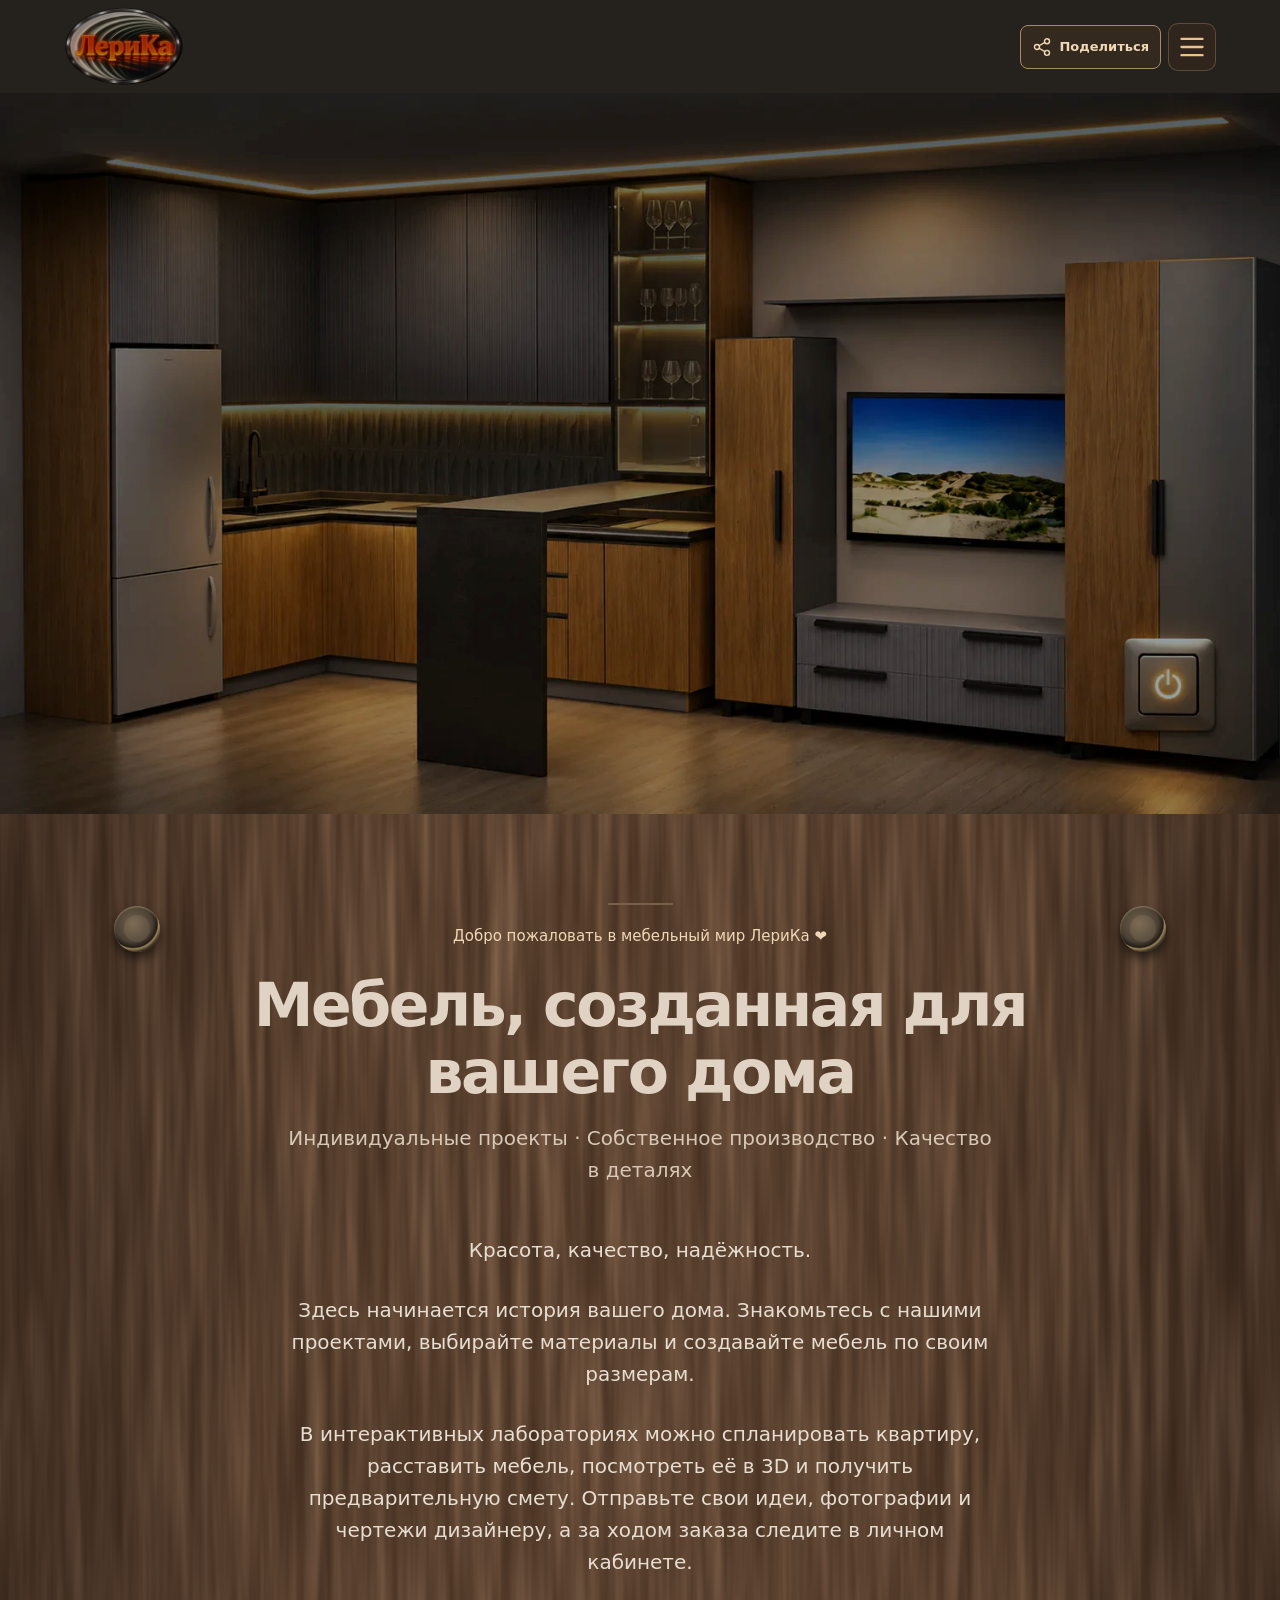
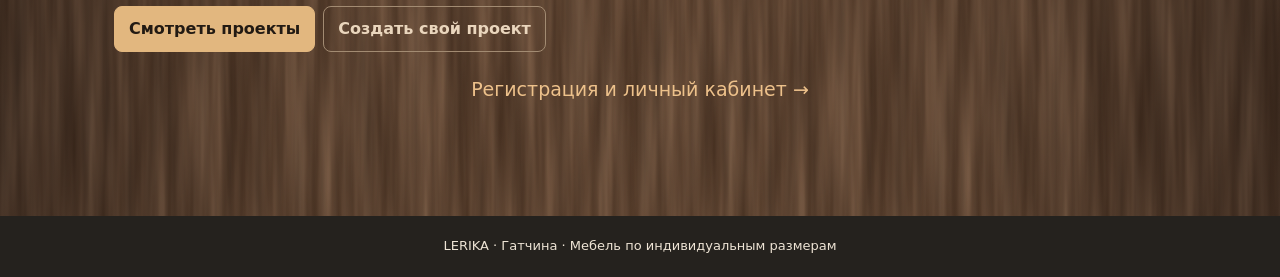
==== commit f362e037: "V5.63: separate welcoming home from catalog and preserve all eight project categories" ====
--- a/index.html
+++ b/index.html
@@ -1,7 +1,7 @@
 <!doctype html>
-<html lang="ru"><head><meta charset="utf-8"><meta name="viewport" content="width=device-width,initial-scale=1"><meta name="theme-color" content="#25221e"><meta name="description" content="ЛериКа — мебель по индивидуальным размерам в Гатчине."><title>LERIKA — мебель по индивидуальным размерам</title><style>:root{--ink:#302820;--cream:#f7f0e7;--olive:#72755d;--gold:#dda455}*{box-sizing:border-box}html{scroll-behavior:smooth}body{margin:0;color:var(--ink);background:var(--cream);font:16px/1.6 system-ui,sans-serif}a{color:inherit}button{font:inherit;cursor:pointer}header{background:#25221e;display:flex;align-items:center;justify-content:space-between;padding:10px clamp(16px,5vw,70px);position:relative;z-index:5}.brand{display:block;background:#f7f0e7;border-radius:4px;padding:4px 8px;line-height:0}.brand img{width:72px;height:60px;object-fit:contain}.menu-button{border:0;background:transparent;color:#fff;width:48px;height:48px;display:grid;place-items:center}.menu-button svg{width:28px}.nav{position:absolute;right:16px;top:calc(100% + 8px);min-width:220px;background:#28241f;color:#fff;padding:16px;box-shadow:0 12px 30px #0005;border-radius:8px}.nav[hidden]{display:none}.nav a{display:block;text-decoration:none;padding:10px 12px;border-bottom:1px solid #ffffff20}.nav a:last-child{border:0}.scene{position:relative;background:#211e1a;aspect-ratio:1672/941;overflow:hidden;isolation:isolate}.scene img{width:100%;height:100%;object-fit:fill;display:block;position:absolute;inset:0}.scene .lit{opacity:0;transition:opacity 1.15s ease;pointer-events:none}.scene .ceiling{mask-image:linear-gradient(#000 0%,#000 14%,transparent 34%);transition-delay:0s}.scene .worktop{mask-image:radial-gradient(ellipse 42% 32% at 35% 48%,#000 48%,transparent 100%);transition-delay:.22s}.scene .cabinet{mask-image:radial-gradient(ellipse 13% 38% at 52% 32%,#000 50%,transparent 100%);transition-delay:.43s}.scene .full{transition-delay:.65s;transition-duration:1.35s}.scene.on .lit{opacity:1}.scene:not(.on) .lit{transition-delay:0s;transition-duration:.65s}.switch{position:absolute;left:87.45%;top:75.1%;width:7.45%;height:13.9%;min-width:44px;min-height:44px;transform:translate(0,0);background:linear-gradient(145deg,#b7a99a,#685b4c 70%,#302923);border:1px solid #c9b9a2;border-radius:13%;padding:0;display:grid;place-items:center;box-shadow:3px 6px 12px #0009;z-index:2;touch-action:manipulation}.switch span{width:72%;height:72%;display:grid;place-items:center;border:1px solid #1c1814;border-radius:12%;background:linear-gradient(150deg,#6e6154,#3c342d);box-shadow:inset 1px 1px 2px #e1d3bb80,inset -2px -2px 3px #0007}.switch svg{width:55%;height:55%;stroke:#eee4d5;transition:stroke .4s,filter .4s}.scene.on .switch svg{stroke:#fff4d2;filter:drop-shadow(0 0 4px #ffb34e) drop-shadow(0 0 6px #ff9a22)}.switch:active span{transform:translateY(1px)}.switch:focus-visible,.menu-button:focus-visible,a:focus-visible{outline:3px solid #edb86a;outline-offset:3px}.intro{padding:clamp(34px,6vw,80px) 20px;text-align:center;max-width:1180px;margin:auto}.rule{width:65px;height:2px;background:var(--gold);margin:0 auto 20px}.intro h1{font-size:clamp(30px,5vw,60px);font-weight:550;line-height:1.12;letter-spacing:-.04em;margin:0 auto 16px;max-width:780px}.intro p{font-size:clamp(15px,2vw,20px);margin:0 auto 28px;max-width:720px}.categories{display:grid;grid-template-columns:repeat(4,1fr);gap:14px}.category{position:relative;display:flex;min-height:190px;aspect-ratio:1.05;align-items:end;overflow:hidden;border-radius:12px;background:#685646;color:#fff;text-decoration:none;text-align:left}.category img{position:absolute;inset:0;width:100%;height:100%;object-fit:cover}.category:after{content:'';position:absolute;inset:0;background:linear-gradient(transparent 35%,#241c17d9)}.category span{position:relative;z-index:1;padding:16px;font-weight:600;font-size:clamp(15px,2vw,20px)}.button{display:inline-flex;align-items:center;gap:12px;background:#34291f;color:#ffe2ae;border:1px solid #bc9259;padding:14px 28px;border-radius:50px;text-decoration:none;font-weight:600;margin-top:24px}.note{font-size:12px!important;color:#6b6258;margin-top:16px!important;margin-bottom:0!important}.section{border-top:1px solid #d9cdbd;padding:clamp(32px,5vw,70px) clamp(20px,7vw,100px);max-width:1180px;margin:auto}.section h2{font-size:clamp(25px,3.8vw,42px);line-height:1.2;font-weight:550;margin:0 0 16px}.section p{max-width:650px}.steps{display:grid;grid-template-columns:repeat(3,1fr);gap:20px}.step{padding:20px;background:#eee3d5;border-radius:10px}.step h3{margin:0 0 8px}.step p{margin:0}.contact{background:#e8e1d4}footer{background:#25221e;color:#eee4d5;padding:20px;text-align:center;font-size:13px}@media(max-width:650px){header{padding:7px 16px}.brand img{width:60px;height:49px}.scene{aspect-ratio:1672/941}.switch{left:auto;right:4.7%;top:auto;bottom:11%;width:8%;height:14%}.categories{grid-template-columns:repeat(2,1fr);gap:10px}.category{min-height:130px}.steps{grid-template-columns:1fr}}@media(prefers-reduced-motion:reduce){html{scroll-behavior:auto}.scene .lit,.switch svg{transition:none!important}}:root{--ink:#e7ded2;--cream:#302923;--gold:#dda455}body{background:var(--cream);color:var(--ink)}header{min-height:92px;padding:14px clamp(16px,5vw,70px);background:#25211d}.brand{padding:3px 6px;border-radius:3px}.brand img{width:54px;height:40px}.intro{max-width:1180px;padding:clamp(36px,6vw,80px) clamp(20px,5vw,64px)}.intro h1,.intro .tagline,.intro .rule{transition:color 1.25s ease,text-shadow 1.25s ease,background-color 1.25s ease,box-shadow 1.25s ease}.intro h1{color:#b4a79a}.intro .tagline{color:#b9ab9d;transition-delay:0s}.intro .rule{background:#75604a}body.lights-on .intro h1{color:#fff1d9;text-shadow:0 0 16px #f7bd6560,0 0 40px #dca35b30;transition-delay:.55s}body.lights-on .intro .tagline{color:#f1d8b7;text-shadow:0 0 12px #e6a65055;transition-delay:.8s}body.lights-on .intro .rule{background:#f1b86d;box-shadow:0 0 14px #f4b65db0;transition-delay:.35s}.categories{display:flex;flex-direction:column;gap:0;margin-top:clamp(36px,5vw,68px);text-align:left}.project{display:grid;grid-template-columns:1fr 1.2fr;gap:clamp(20px,4vw,54px);align-items:center;padding:clamp(24px,4vw,48px) 0;border-top:1px solid #ffffff20}.project:nth-child(even){grid-template-columns:1.2fr 1fr}.project:nth-child(even) .project-photo{order:-1}.project-number{display:block;color:#d4a36a;font-size:12px;letter-spacing:.18em;margin-bottom:10px}.project h2{font-size:clamp(27px,4vw,44px);line-height:1.1;font-weight:500;letter-spacing:-.03em;color:#f5e8d7;margin:0 0 12px}.project .project-description{font-size:clamp(15px,1.5vw,18px);color:#cdbfb1;margin:0;max-width:480px}.project-photo{display:block;position:relative;overflow:hidden;border-radius:8px;aspect-ratio:16/10;background:#46392f;box-shadow:0 8px 24px #0003}.project-photo img{width:100%;height:100%;object-fit:cover;display:block;transition:transform .5s ease}@media(hover:hover){.project-photo:hover img{transform:scale(1.035)}}.note{color:#bfb0a0}.section{border-color:#ffffff20}.section h2{color:#f3e5d3}.section p{color:#d1c4b5}.step{background:#3e342c;color:#eee0d0}.contact{background:#3a3129}@media(max-width:650px){header{min-height:86px;padding:12px 16px}.brand img{width:46px;height:35px}.intro{padding-top:36px}.project,.project:nth-child(even){grid-template-columns:1fr;gap:16px;padding:25px 0}.project:nth-child(even) .project-photo{order:0}.project-photo{aspect-ratio:16/10}.project h2{font-size:30px}}@media(prefers-reduced-motion:reduce){.intro h1,.intro .tagline,.intro .rule,.project-photo img{transition:none!important}}.walnut-wall{position:relative;isolation:isolate;overflow:hidden;background-color:#38261c;background-image:linear-gradient(90deg,#0b070680,#100b0850 23%,#100b0843 50%,#100b0850 77%,#0b070680),url("data:image/svg+xml,%3Csvg%20xmlns%3D%22http%3A%2F%2Fwww.w3.org%2F2000%2Fsvg%22%20width%3D%22640%22%20height%3D%221000%22%20viewBox%3D%220%200%20640%201000%22%3E%3Cdefs%3E%3Cfilter%20id%3D%22grain%22%20x%3D%220%22%20y%3D%220%22%20width%3D%22100%25%22%20height%3D%22100%25%22%3E%3CfeTurbulence%20type%3D%22fractalNoise%22%20baseFrequency%3D%22.072%20.0038%22%20numOctaves%3D%223%22%20seed%3D%2223%22%20stitchTiles%3D%22stitch%22%2F%3E%3CfeColorMatrix%20type%3D%22matrix%22%20values%3D%22.65%200%200%200%20.11%20.36%200%200%200%20.065%20.20%200%200%200%20.038%200%200%200%201%200%22%2F%3E%3C%2Ffilter%3E%3Cfilter%20id%3D%22fine%22%20x%3D%220%22%20y%3D%220%22%20width%3D%22100%25%22%20height%3D%22100%25%22%3E%3CfeTurbulence%20type%3D%22fractalNoise%22%20baseFrequency%3D%22.32%20.008%22%20numOctaves%3D%222%22%20seed%3D%2217%22%20stitchTiles%3D%22stitch%22%2F%3E%3CfeColorMatrix%20type%3D%22saturate%22%20values%3D%220%22%2F%3E%3C%2Ffilter%3E%3C%2Fdefs%3E%3Crect%20width%3D%22640%22%20height%3D%221000%22%20fill%3D%22%23503421%22%2F%3E%3Crect%20width%3D%22640%22%20height%3D%221000%22%20filter%3D%22url(%23grain)%22%20opacity%3D%22.83%22%2F%3E%3Crect%20width%3D%22640%22%20height%3D%221000%22%20filter%3D%22url(%23fine)%22%20opacity%3D%22.13%22%20style%3D%22mix-blend-mode%3Asoft-light%22%2F%3E%3C%2Fsvg%3E");background-size:100% 100%,640px 1000px;background-repeat:no-repeat,repeat}.walnut-wall .intro,.walnut-wall .section{position:relative}.slogan-zone{position:relative;isolation:isolate;padding:12px clamp(35px,8vw,112px) 20px}.sconce-pair{position:absolute;inset:0;pointer-events:none;z-index:-1;overflow:visible}.sconce{position:absolute;top:15px;width:clamp(25px,3.8vw,46px);aspect-ratio:1;border-radius:50%;background:radial-gradient(circle at 42% 38%,#73634d 0%,#4a4034 48%,#231c15 61%,#9a8159 65%,#332b20 73%,#17120e 82%);box-shadow:0 6px 11px #0009,inset 0 1px 2px #e0c59677;transition:box-shadow 1.15s ease,background-color 1.15s;z-index:1}.sconce.left{left:0}.sconce.right{right:0}.sconce:before{content:"";position:absolute;inset:21%;border-radius:50%;background:#cbb389;opacity:.13;transition:opacity 1.05s,box-shadow 1.05s}.sconce:after{content:"";position:absolute;inset:-240% -410% -530%;border-radius:50%;background:radial-gradient(ellipse at 50% 34%,#ffd18b80 0%,#e7a44f35 23%,#b9792c12 50%,transparent 73%);mix-blend-mode:screen;opacity:0;transition:opacity 1.5s;z-index:-1}body.lights-on .sconce{box-shadow:0 0 10px #ffc47788,0 6px 11px #0009,inset 0 1px 2px #e0c59677}body.lights-on .sconce:before{opacity:1;background:#ffe8b7;box-shadow:0 0 9px 3px #ffd17a,0 0 24px 6px #ffaa3e77}body.lights-on .sconce:after{opacity:1;transition-delay:.35s}.slogan-zone:before,.project:before{content:"";position:absolute;inset:-15px -15px;pointer-events:none;z-index:-1;background:radial-gradient(ellipse at 8% 12%,#ffd18b36,transparent 58%),radial-gradient(ellipse at 92% 12%,#ffd18b36,transparent 58%);opacity:0;transition:opacity 1.5s ease}body.lights-on .slogan-zone:before,body.lights-on .project:before{opacity:1;transition-delay:.4s}.project{position:relative;isolation:isolate;padding-left:clamp(22px,4.4vw,60px);padding-right:clamp(22px,4.4vw,60px)}.project .sconce{width:clamp(16px,2.4vw,28px);top:18px}.project .sconce:after{inset:-320% -430% -800%}.project h2,.project .project-description,.project-number,.project-photo img{transition:color 1.15s,text-shadow 1.15s,filter 1.15s}.project h2{color:#c3b4a2}.project .project-description{color:#bfb1a3}.project-number{color:#b4a18c}.project-photo img{filter:brightness(.63) saturate(.85)}body.lights-on .project h2{color:#fff0d9;text-shadow:0 0 14px #f4b96738}body.lights-on .project .project-description{color:#eadbc8}body.lights-on .project-number{color:#e8bc83}body.lights-on .project-photo img{filter:brightness(1) saturate(1)}.step,.contact{background:#21160e66;backdrop-filter:none}@media(max-width:650px){.slogan-zone{padding:42px 8px 10px}.slogan-zone .sconce{top:0;width:27px}.slogan-zone .sconce.left{left:6px}.slogan-zone .sconce.right{right:6px}.project{padding-left:17px;padding-right:17px}.project .sconce{top:12px;width:15px}.project .sconce.left{left:-9px}.project .sconce.right{right:-9px}.project:before{inset:0 -16px}.walnut-wall{background-size:100% 100%,420px 660px}}@media(prefers-reduced-motion:reduce){.sconce,.sconce:before,.sconce:after,.slogan-zone:before,.project:before,.project h2,.project .project-description,.project-number,.project-photo img{transition:none!important}}header{min-height:64px;padding:8px clamp(16px,5vw,70px)}@media(max-width:650px){header{min-height:65px;padding:8px 16px}.menu-button{width:42px;height:42px}.menu-button svg{width:26px}}.about-page{display:none;min-height:calc(100svh - 120px);border:0;padding:clamp(35px,6vw,80px) clamp(20px,7vw,100px)}body.about-view .about-page{display:block}body.about-view .scene,body.about-view #catalog,body.about-view #contact{display:none}.about-heading{text-align:center;margin:0 auto 34px;max-width:880px}.about-heading h2{font-size:clamp(40px,7vw,70px);margin:0 0 10px;color:#c9b9a7;transition:color 1s,text-shadow 1s}.about-heading .about-eyebrow{font-size:12px;letter-spacing:.2em;color:#d4a36a;margin:0 auto 12px}.about-heading .about-motto{font-size:clamp(19px,3vw,30px);color:#cdbfb1;margin:0 auto;transition:color 1s,text-shadow 1s}body.lights-on .about-heading h2,body.lights-on .about-heading .about-motto{color:#fff1d9;text-shadow:0 0 17px #e6a65055}.about-content{max-width:800px;margin:auto;font-size:clamp(16px,1.8vw,19px)}.about-content>p{max-width:none;line-height:1.75}.about-values{list-style:none;padding:0;counter-reset:value;margin:35px 0}.about-values li{counter-increment:value;position:relative;padding:22px 0 22px 52px;border-top:1px solid #ffffff25}.about-values li:before{content:counter(value,decimal-leading-zero);position:absolute;left:0;top:24px;color:#d4a36a;font-size:13px;letter-spacing:.12em}.about-values h3{margin:0 0 7px;font-size:clamp(19px,2.4vw,25px);font-weight:550;color:#f1ddc2}.about-values p{margin:0;line-height:1.65}.about-back{display:block;margin-top:24px;color:#d6bd9e;font-size:15px}@media(max-width:650px){.about-heading{padding-top:45px}.about-values li{padding-left:34px}}@media(prefers-reduced-motion:reduce){.about-heading h2,.about-heading .about-motto{transition:none}}.scene>img:first-child{filter:brightness(1.19);transition:filter 1.15s ease}.scene.on>img:first-child{filter:brightness(1)}body:not(.lights-on) .walnut-wall{background-color:#493426}body:not(.lights-on) .intro h1{color:#e1d3c3}body:not(.lights-on) .intro .tagline{color:#d8c8b7}body:not(.lights-on) .project h2{color:#e1d3c3}body:not(.lights-on) .project .project-description{color:#d7c8b8}body:not(.lights-on) .project-photo img{filter:brightness(.83) saturate(.94)}body:not(.lights-on) .about-heading h2{color:#e1d3c3}body:not(.lights-on) .about-heading .about-motto{color:#d8c8b7}@media(prefers-reduced-motion:reduce){.scene>img:first-child{transition:none}}.location-grid,.contact-grid{display:grid;grid-template-columns:repeat(2,minmax(0,1fr));gap:18px;margin:28px 0}.location-card,.contact-grid>div{border:1px solid #d2b18c35;border-radius:8px;padding:22px;background:#1f160e50}.location-card h3,.contact-grid h3{margin:0 0 10px;color:#f1ddc2;font-size:20px;font-weight:550}.location-card p,.contact-grid p{margin:0 0 8px}.contact-grid a{display:block;color:#ecd5b4;text-decoration-thickness:1px;text-underline-offset:4px;overflow-wrap:anywhere;line-height:1.9}.contact-grid>div:last-child{grid-column:1/-1}body.lights-on .location-card{border-color:#dfb47870;box-shadow:0 0 25px #e6a65012}@media(max-width:650px){.location-grid,.contact-grid{grid-template-columns:1fr;gap:12px}.location-card,.contact-grid>div{padding:18px}}.contact-page{display:none;min-height:calc(100svh - 120px);border:0;background:transparent;padding:clamp(35px,6vw,80px) clamp(20px,7vw,100px)}body.contact-view .contact-page{display:block}body.contact-view .scene,body.contact-view #catalog,body.contact-view #about{display:none}.about-subsection{padding:32px 0 12px;border-top:1px solid #ffffff25;margin-top:24px}.about-subsection h2{font-size:clamp(25px,4vw,36px);margin:0 0 16px}.about-subsection .steps{grid-template-columns:repeat(2,minmax(0,1fr))}.people-grid{grid-template-columns:1fr}.person-card{padding:22px;border:1px solid #d2b18c35;border-radius:8px;background:#1f160e50}.person-card h3{margin:0 0 12px;font-size:clamp(21px,3vw,27px);color:#f1ddc2;font-weight:550}body.lights-on .person-card{border-color:#dfb47870;box-shadow:0 0 25px #e6a65012}@media(max-width:650px){.about-subsection .steps{grid-template-columns:1fr}.person-card{padding:18px}}.mirror-brand{background:transparent;padding:0;line-height:0;display:block}.mirror-sign{display:block;position:relative;isolation:isolate;aspect-ratio:1.55;overflow:visible}.header-mirror{width:76px}.mirror-sign .mirror-base,.mirror-sign .mirror-white{display:block;position:absolute;left:0;top:50%;width:100%;height:auto;max-width:none;transform:translateY(-50%);clip-path:ellipse(49% 32% at 50% 49.5%);object-fit:contain;pointer-events:none}.mirror-sign .mirror-base{filter:brightness(.67);transition:none}.mirror-sign .mirror-white{opacity:0;transition:opacity 1.35s ease}body.lights-on .mirror-sign .mirror-white{opacity:1}.mirror-scene{background:transparent;aspect-ratio:auto;min-height:0;display:grid;place-items:center;padding:clamp(20px,4vw,48px) clamp(38px,9vw,110px) clamp(35px,5vw,65px);overflow:hidden}.hero-mirror{width:min(100%,760px);margin:auto}.hero-mirror:before{content:"";position:absolute;inset:-10% -12%;background:radial-gradient(ellipse at 50% 50%,#fff5dc33 0%,#ffe8be20 35%,transparent 73%);opacity:0;transition:opacity 1.5s;pointer-events:none;z-index:-1}body.lights-on .hero-mirror:before{opacity:1}.mirror-scene .switch{left:auto;top:auto;bottom:15px;right:clamp(13px,3vw,40px);width:48px;height:48px;min-width:44px;min-height:44px}.demo-project .demo-label{position:absolute;bottom:9px;left:9px;color:#f1ddc2;background:#21160ed9;padding:5px 9px;border-radius:4px;font-size:11px;letter-spacing:.04em}@media(max-width:650px){.header-mirror{width:69px}.mirror-scene{padding:24px 24px 47px}.mirror-scene .switch{bottom:8px;right:12px;width:44px;height:44px}}@media(prefers-reduced-motion:reduce){.mirror-sign .mirror-white,.hero-mirror:before{transition:none!important}}.header-mirror{width:76px;aspect-ratio:1.55}.header-mirror:before{content:"";position:absolute;inset:-14% -12%;background:radial-gradient(ellipse,#fff5dc33 0%,transparent 72%);opacity:0;transition:opacity 1.35s;z-index:-1;pointer-events:none}body.lights-on .header-mirror:before{opacity:1}.header-mirror .mirror-base{filter:brightness(.67)}@media(max-width:650px){.header-mirror{width:69px}}#project-1 .project-photo{aspect-ratio:1080/1400;max-height:640px}#project-1 .project-photo img{position:absolute;left:0;top:50%;width:100%;height:auto;transform:translateY(-50%);object-fit:initial}@media(hover:hover){#project-1 .project-photo:hover img{transform:translateY(-50%) scale(1.035)}}#project-2 .project-photo,#project-3 .project-photo,#project-4 .project-photo,#project-5 .project-photo,#project-6 .project-photo,#project-7 .project-photo{aspect-ratio:4/3}#project-8 .project-photo{aspect-ratio:1080/1020}#project-8 .project-photo img{width:100%;height:100%;object-fit:cover;object-position:50% 45%}[hidden].portfolio-page,[hidden].portfolio-category,[hidden].portfolio-panel{display:none!important}body.portfolio-view .scene,body.portfolio-view #catalog,body.portfolio-view #about,body.portfolio-view #contact{display:none}.portfolio-page{min-height:calc(100svh - 120px);padding:clamp(20px,5vw,60px);border:0;max-width:1180px;margin:auto}.portfolio-back{margin:0 0 24px}.portfolio-open{display:inline-block;margin-top:16px;color:#edc18b;text-underline-offset:4px;font-size:15px}.portfolio-tabs{display:grid;grid-template-columns:1fr 1fr;gap:8px;max-width:800px;margin:0 auto 24px}.portfolio-tab{display:block;text-align:center;padding:12px 6px;border:1px solid #d2b18c55;border-radius:6px;color:#eadbc8;text-decoration:none;background:#22170f77}.portfolio-tab[aria-current="page"]{background:#a67a4c;color:#17100b;font-weight:650;border-color:#e0bb89}.portfolio-panel{max-width:800px;margin:auto}.case-card,.case-empty{padding:clamp(16px,4vw,32px);border:1px solid #d2b18c35;border-radius:8px;background:#1f160e55}.case-card h3{margin:0 0 12px;color:#f1ddc2;font-size:clamp(24px,4vw,34px)}.case-card p{max-width:none}.case-note{font-size:14px;color:#cbbbaa}.case-photo{position:relative;overflow:hidden;border-radius:6px;width:100%;margin:16px 0;background:#21160e}.case-photo img{width:100%;height:auto;display:block;position:absolute;top:50%;left:0;transform:translateY(-50%)}.kitchen-case{aspect-ratio:1080/1400;max-width:540px;margin-left:auto;margin-right:auto}.stair-case{aspect-ratio:1080/1020}.case-timeline{list-style:none;padding:0;margin:24px 0 0}.case-timeline li{position:relative;display:grid;grid-template-columns:32px 1fr;gap:12px;padding:0 0 24px}.case-timeline li:not(:last-child):before{content:"";position:absolute;top:30px;bottom:0;left:15px;border-left:1px solid #bba78e55}.stage-index{display:grid;place-items:center;width:32px;height:32px;border:1px solid #bba78e55;border-radius:50%;color:#cfbda9;font-size:12px}.has-material .stage-index{background:#c29867;color:#21160e}.case-timeline h4{margin:3px 0 5px;color:#f1ddc2;font-size:17px}.case-timeline p{margin:0 0 6px}body.lights-on .case-card{box-shadow:0 0 32px #e6a65015}body.lights-on .portfolio-open{text-shadow:0 0 10px #e6a65055}.live-cover{aspect-ratio:4/3!important;max-height:none!important}.live-cover img{position:static!important;width:100%!important;height:100%!important;transform:none!important;object-fit:cover!important}.live-case{margin-bottom:20px}.live-photo img{width:100%;height:auto;border-radius:6px;display:block;margin:10px 0}#design-lab[hidden]{display:none!important}body.lab-view .scene,body.lab-view #catalog,body.lab-view #about,body.lab-view #contact,body.lab-view #portfolio{display:none!important}#design-lab{max-width:1180px;margin:auto;padding:clamp(22px,5vw,62px);color:#f3e5d3}#design-lab h1{font-size:clamp(34px,6vw,66px);line-height:1.04;margin:10px 0 16px;font-weight:520;letter-spacing:-.045em}#design-lab h2{font-size:23px;margin:0 0 8px}#design-lab p{color:#d5c6b6;margin:6px 0 14px}.lab-kicker{font-size:12px;letter-spacing:.2em;color:#e0b37b;font-weight:700}.lab-hero{max-width:760px;margin:0 auto 30px;text-align:center}.lab-grid{display:grid;grid-template-columns:minmax(0,1.15fr) minmax(0,1fr);gap:18px;align-items:start}.lab-card{min-width:0;background:#29221d;border:1px solid #80695080;border-radius:16px;padding:clamp(16px,3vw,24px)}.lab-preview{position:sticky;top:12px}.lab-canvas{display:block;width:100%;height:auto;border-radius:10px;background:#d9cdbd}.lab-fields{display:grid;grid-template-columns:repeat(2,minmax(0,1fr));gap:12px;margin:12px 0}#design-lab label{display:flex;flex-direction:column;gap:5px;font-size:13px;color:#dfcbb5}#design-lab input,#design-lab select,#design-lab textarea{min-width:0;width:100%;font:inherit;color:#f5e8d9;background:#191613;border:1px solid #74614e;border-radius:8px;padding:10px}#design-lab input[type=color]{height:43px;padding:4px}#design-lab input[type=file]{font-size:12px}#design-lab input:focus-visible,#design-lab select:focus-visible,#design-lab button:focus-visible{outline:2px solid #edb86a;outline-offset:2px}.lab-actions{display:flex;gap:8px;flex-wrap:wrap;margin-top:12px}.lab-btn{font:inherit;padding:9px 14px;background:#e2b77f;color:#221a13;border:1px solid #e2b77f;border-radius:8px;text-decoration:none;cursor:pointer;font-weight:600;display:inline-flex;align-items:center}.lab-btn.secondary{background:transparent;color:#ead6bd;border-color:#a28b72}.lab-caption{font-size:12px;line-height:1.5;color:#c7b6a3!important}.lab-row{display:flex;gap:12px;flex-wrap:wrap;justify-content:space-between;align-items:center}.lab-result{margin-top:12px;padding:14px;border:1px solid #876c50;border-radius:10px;background:#221c17}.lab-result strong{font-size:24px;color:#f0c98e}.lab-divider{border:0;border-top:1px solid #6f5c4980;margin:20px 0}.lab-launch{margin:28px auto 0;padding:20px;border:1px solid #a68b6355;border-radius:12px;max-width:760px;background:#251c1580;text-align:center}.lab-launch p{margin:8px auto 14px!important;font-size:15px!important;color:#d9c5ad!important}@media(max-width:760px){.lab-grid{grid-template-columns:1fr}.lab-preview{position:static}.lab-fields{gap:9px}.lab-actions .lab-btn{flex:1;justify-content:center;text-align:center}}@media(max-width:360px){.lab-fields{grid-template-columns:1fr}}.lp-quick-guide{margin:16px 0 0;padding:14px 16px;border:1px solid #80695080;border-radius:12px;background:#211a15;color:#f1e4d3}.lp-quick-guide h3{font-size:18px;margin:0 0 10px;color:#e3b77f}.lp-guide-steps{padding-left:22px;margin:0;display:grid;gap:9px;font-size:14px;line-height:1.55}.lp-guide-steps strong,.lp-guide-body strong{color:#f3dec0}.lp-guide-more{margin-top:12px;border-top:1px solid #80695080;padding-top:8px}.lp-guide-more summary{cursor:pointer;min-height:44px;line-height:1.5;padding:10px 0;color:#e3b77f;font-weight:650;font-size:14px}.lp-guide-more summary:focus-visible{outline:2px solid #e3b77f;outline-offset:3px}.lp-guide-body p,.lp-quick-guide p.lp-guide-note{font-size:13px;line-height:1.55;margin:9px 0;color:#d9c7af}.lp-quick-guide p.lp-guide-note{margin-bottom:0}.lp-flow{max-width:1180px;margin:0 auto;display:grid;gap:18px}.lp-flow h2{margin:8px 0 12px}.lp-flow .lab-card{min-width:0}.lp-fields{display:grid;grid-template-columns:repeat(auto-fit,minmax(min(150px,100%),1fr));gap:10px}.lp-fields label{min-width:0}.lp-fields input,.lp-fields select{width:100%;min-width:0}.lp-split{display:grid;grid-template-columns:minmax(0,1fr) minmax(0,1fr);gap:14px}.lp-flow button,.lp-flow select,.lp-flow input{min-height:44px}.lp-scene{border:1px solid #927b61;background:#eae0d2;border-radius:12px;overflow:hidden;position:relative}.lp-scene canvas{width:100%;height:auto;display:block;touch-action:none}.lp-scene canvas:focus{outline:2px solid #dda455;outline-offset:-3px}.lp-mode{display:flex;gap:6px;flex-wrap:wrap;margin:12px 0}.lp-mode button{flex:1;min-width:100px}.lp-mode button[aria-pressed=true]{background:#e2b77f;color:#211914;border-color:#e2b77f}.lp-notice{margin:10px 0;padding:12px 14px;border:1px solid #806950;border-radius:9px;color:#eddbc4;overflow-wrap:anywhere}.lp-notice[data-state=error]{border-color:#e29b7f;color:#ffd2bd;background:#452a20}.lp-notice[data-state=ok]{border-color:#8f9b76;color:#e3e9cf;background:#30382c}.lp-items{display:grid;gap:8px;margin:12px 0}.lp-items button{text-align:left;overflow-wrap:anywhere}.lp-items button[aria-pressed=true]{border-color:#e2b77f;background:#483627;color:#fff4e4}.lp-summary{display:grid;grid-template-columns:repeat(auto-fit,minmax(125px,1fr));gap:10px;margin:12px 0}.lp-summary div{border:1px solid #806950;border-radius:10px;padding:12px;min-width:0}.lp-summary span,.lp-summary strong{display:block}.lp-summary strong{font-size:clamp(17px,3vw,24px);color:#e2b77f;font-variant-numeric:tabular-nums}.lp-summary span{font-size:13px;color:#cfbaa4}.lp-table{overflow:auto;max-width:100%}.lp-table table{border-collapse:collapse;min-width:570px;width:100%;font-size:13px}.lp-table td,.lp-table th{text-align:left;border-bottom:1px solid #80695066;padding:8px}.lp-flow [hidden]{display:none!important}.lp-flow .lab-actions button:disabled{opacity:.5;cursor:not-allowed}.lp-material-sample{display:flex;align-items:center;gap:10px;margin-top:8px}.lp-material-sample canvas{width:68px;height:40px;border-radius:5px;border:1px solid #937a60}.lp-flow .lab-actions{flex-wrap:wrap}.lp-flow .lab-actions>*{min-width:0;white-space:normal}.lp-move{display:grid;grid-template-columns:repeat(4,1fr);gap:6px;margin:10px 0}.lp-move button{min-width:0;padding:6px}.lp-help{font-size:13px;color:#d4c3af;margin:8px 0}@media(max-width:720px){.lp-split{grid-template-columns:1fr}.lp-fields{grid-template-columns:repeat(2,minmax(0,1fr))}.lp-fields .lp-wide{grid-column:1/-1}.lp-flow .lab-card{padding:16px}.lp-mode button{min-width:0}.lp-table table{min-width:500px}}@media(max-width:330px){.lp-fields{grid-template-columns:1fr}.lp-fields .lp-wide{grid-column:auto}}.lab-studio-intro{margin-bottom:18px;margin-top:18px}.lab-studio-files{display:grid;grid-template-columns:repeat(auto-fit,minmax(120px,1fr));gap:10px;margin:12px 0}.lab-studio-file{padding:9px;border:1px solid #806950;border-radius:10px;overflow-wrap:anywhere;min-width:0}.lab-studio-file img{display:block;width:100%;height:100px;object-fit:contain;background:#1d1814;border-radius:6px}.lab-studio-file button,.lab-studio-chips button{font:inherit;color:inherit;background:#30251d;border:1px solid #957653;border-radius:7px;padding:5px 9px;margin-top:6px;max-width:100%;overflow-wrap:anywhere}.lab-studio-chips{display:flex;flex-wrap:wrap;gap:8px;margin:12px 0}#lab-ai-collage{display:block;width:100%;height:auto;max-width:900px;border-radius:12px;background:#f4eadb}#lab-ai-send:disabled,#lab-ai-save-collage:disabled{opacity:.55;cursor:not-allowed}#project-paths{grid-column:1/-1}.project-path-grid{display:grid;grid-template-columns:repeat(auto-fit,minmax(min(210px,100%),1fr));gap:8px}.project-legacy[hidden]{display:none!important}.project-item,.estimate-line{border:1px solid #80695080;border-radius:10px;padding:12px;margin:10px 0;overflow-wrap:anywhere}.project-item h3,.estimate-line h3{margin:0 0 8px}.estimate-line .lp-fields{margin:8px 0}.estimate-line p{margin:6px 0}.estimate-line select{width:100%;min-width:0}#estimate-panel .lab-btn{white-space:normal}#le-panel:not(.cut-only) #le-cut-card,#le-panel:not(.cut-only) #le-drawing-link,#le-panel.cut-only #le-drawing-card,#le-panel.cut-only #le-order-card,#le-panel.cut-only #le-cut-link{display:none!important}.lab-switcher{display:flex;gap:8px;max-width:760px;margin:0 auto 24px;padding:5px;border:1px solid #80695080;background:#211a15;border-radius:12px}.lab-switcher button{flex:1;min-width:0;border:0;border-radius:8px;padding:12px 8px;background:transparent;color:#e3d1ba;font:inherit;font-weight:600;cursor:pointer}.lab-switcher button[aria-selected=true]{background:#e2b77f;color:#221a13}.lab-panel[hidden]{display:none!important}.lab-ai-grid{display:grid;grid-template-columns: minmax(0,1fr) minmax(0,1.15fr);gap:18px;align-items:start}.lab-ai-grid h2{margin:8px 0 12px}.lab-ai-stage{border:1px dashed #9a8063;border-radius:12px;min-height:180px;display:grid;place-items:center;overflow:hidden;background:#1d1814;margin:12px 0}.lab-ai-stage img{width:100%;height:auto;max-height:430px;object-fit:contain;display:block}.lab-ai-stage img[hidden]{display:none}.lab-ai-empty{text-align:center;padding:24px;color:#c9b6a1}.lab-ai-example{width:100%;aspect-ratio:4/3;object-fit:cover;border-radius:12px;display:block;margin:10px 0}.lab-ai-palette{display:grid;grid-template-columns:repeat(2,minmax(0,1fr));gap:8px;margin:12px 0}.lab-ai-style{border:1px solid #705f4d;color:#e7d4be;border-radius:10px;background:#1c1713;padding:10px;text-align:left;min-width:0}.lab-ai-style[aria-pressed=true]{border:2px solid #e3b77f;background:#3a2b20;padding:9px}.lab-ai-colors{display:flex;height:22px;border-radius:5px;overflow:hidden;margin-bottom:8px}.lab-ai-colors span{flex:1}.lab-ai-colors .oak{background:#a4815d}.lab-ai-colors .sand{background:#e4d7bf}.lab-ai-colors .ivory{background:#f0ede3}.lab-ai-colors .ash{background:#c2b9a7}.lab-ai-colors .gray{background:#a7a5a0}.lab-ai-colors .coal{background:#332f2c}.lab-ai-colors .walnut{background:#765039}.lab-ai-colors .bronze{background:#ad895d}.lab-ai-colors .olive{background:#75806b}.lab-ai-colors .stone{background:#c8c0ae}.lab-ai-style small{display:block;color:#bfae9a;font-size:11px}.lab-ai-status{padding:10px 12px;background:#3b2e22;border:1px solid #957653;border-radius:9px;color:#eed1a9;font-size:13px}#lab-ai-generate:disabled{opacity:.55;cursor:not-allowed}.lab-ai-brief{white-space:pre-wrap;overflow-wrap:anywhere;max-height:220px;overflow:auto;background:#181410;padding:12px;border-radius:8px;color:#dfcbb5;font:13px/1.6 system-ui}.lab-ai-check{display:flex!important;flex-direction:row!important;align-items:center;margin:10px 0}.lab-ai-check input{width:auto!important}@media(max-width:760px){.lab-ai-grid{grid-template-columns:1fr}}.lab-switcher{flex-wrap:wrap}.lab-switcher button{flex:1 1 28%;font-size:clamp(12px,2.4vw,16px)}.lab3-grid{display:grid;grid-template-columns:minmax(0,1.3fr) minmax(0,1fr);gap:18px;align-items:start}.lab3-stage{background:#e8dfd1;border:1px solid #8a7359;border-radius:12px;overflow:hidden;position:relative}#lab3-canvas{display:block;width:100%;height:auto;touch-action:none;cursor:grab}#lab3-canvas:active{cursor:grabbing}.lab3-tools{display:flex;flex-wrap:wrap;gap:7px;margin:12px 0}.lab3-tools button{font:inherit;background:#211a15;color:#e5cfb6;border:1px solid #8a7359;border-radius:8px;padding:8px 11px}.lab3-tools button[aria-pressed=true]{background:#e2b77f;color:#221a13}.lab3-section{display:grid;grid-template-columns:1fr 1.7fr;align-items:center;gap:8px;margin:8px 0}.lab3-scroll{overflow:auto;max-height:300px;border:1px solid #6f5c49;border-radius:8px;margin:10px 0}.lab3-table{width:100%;border-collapse:collapse;font-size:12px;color:#e5d6c6}.lab3-table th,.lab3-table td{padding:7px 8px;text-align:left;border-bottom:1px solid #6f5c4955;white-space:nowrap}.lab3-table th{color:#e2b77f;background:#211a15;position:sticky;top:0}#lab3-error{color:#f3bf97!important;min-height:1.5em}#lab3-panel-summary{font-variant-numeric:tabular-nums}@media(max-width:760px){.lab3-grid{grid-template-columns:1fr}}.lerika-share-button{display:inline-flex;align-items:center;justify-content:center;gap:7px;min-height:44px;border:1px solid #a68b69;background:#34291f;color:#f0d7b6;border-radius:8px;padding:8px 11px;font:600 13px/1.2 system-ui,sans-serif;cursor:pointer}.lerika-share-button svg{flex-shrink:0}.lerika-share-panel[hidden]{display:none!important}.lerika-share-panel{background:#29211b;color:#f3e5d3;border:1px solid #8a7359;border-radius:10px;padding:14px;max-width:480px;margin:12px auto;font:14px/1.5 system-ui,sans-serif}.lerika-share-panel label{display:block;margin:0 0 6px}.lerika-share-panel input{width:100%;min-width:0;background:#191613;color:#f3e5d3;border:1px solid #8a7359;border-radius:6px;padding:10px;font:inherit}.lerika-share-actions{display:flex;gap:8px;flex-wrap:wrap;margin-top:8px}.lerika-share-actions button{background:#e2b77f;color:#251a13;border:1px solid #a68b69;border-radius:6px;padding:9px;font:600 13px system-ui;cursor:pointer;min-height:44px}.lerika-share-panel p{margin:4px 0 0;min-height:1.5em;color:#e5c69e}.lerika-share-button:focus-visible,.lerika-share-panel button:focus-visible{outline:2px solid #e2b77f;outline-offset:3px}.lerika-header-actions{display:flex;align-items:center;gap:7px;margin-left:auto}header>.lerika-share-panel{position:absolute;top:100%;right:12px;left:auto;width:min(420px,calc(100vw - 24px));margin:0;z-index:10;box-shadow:0 12px 30px #0006}@media(max-width:360px){.lerika-share-button{padding:8px;font-size:12px}.lerika-header-actions{gap:4px}}.lab3-interactive{border:1px solid #80695080;border-radius:10px;padding:12px;margin:12px 0;background:#211a15}.lab3-interactive [hidden],#lab3-interactive[hidden]{display:none!important}.lab3-interactive .lab-fields{margin:8px 0}.lab3-interactive select{min-height:44px}.lab3-interactive p{margin:0!important}#design-lab .lab-projects[hidden],#design-lab .lab-project-navigation[hidden],#design-lab #lab-project-hero[hidden],#design-lab #lab-project-bottom[hidden]{display:none!important}.lab-projects{display:grid;grid-template-columns:1fr;gap:24px;max-width:980px;margin:0 auto 28px}.lab-project{display:grid;grid-template-columns:minmax(0,1.05fr) minmax(0,1fr);align-items:stretch;overflow:hidden;border:1px solid #806950a0;background:#29211b;border-radius:16px;box-shadow:0 12px 30px #120d0a22}.lab-project-art{position:relative;min-width:0;background:#d9cdbd;overflow:hidden;display:grid;align-items:center}.lab-project-art img,.lab-project-art canvas{width:100%;height:auto;display:block;aspect-ratio:800/420;object-fit:cover}.lab-project-art img{height:100%;min-height:240px}.lab-project-copy{padding:clamp(20px,3vw,32px);min-width:0}#design-lab .lab-project-copy h2{font-size:clamp(25px,3.8vw,36px);line-height:1.15;letter-spacing:-.03em;margin:10px 0 12px}#design-lab .lab-project-copy p{font-size:15px;line-height:1.65}#design-lab .lab-project-meta{font-size:12px!important;color:#e3b77f;font-weight:600;letter-spacing:.025em}#design-lab .lab-project-status{font-size:12px!important;color:#d7c0a3;border-left:2px solid #ad8b60;padding-left:9px}.lab-project-copy .lab-btn{gap:14px;min-height:46px;justify-content:space-between;margin-top:8px}.lab-project-navigation{display:flex;align-items:center;justify-content:space-between;gap:12px;flex-wrap:wrap;margin-bottom:20px}#design-lab .lab-project-navigation p{margin:0;color:#e0b37b}@media(max-width:760px){.lab-project{grid-template-columns:1fr}.lab-project-art img{min-height:0;height:auto}.lab-project-copy .lab-btn{width:100%}.lab-projects{gap:18px}}.lab-decor-field{min-width:0}.lab-decor-field>label{margin-bottom:5px}.lab-decor-picker{display:grid;gap:6px;padding:8px;border:1px solid #74614e;border-radius:10px;background:#211a15}.lab-decor-picker canvas{display:block;width:100%;height:44px;border-radius:5px;border:1px solid #ffffff26}.lab-decor-picker small{font-size:11px;color:#c7b6a3;line-height:1.35;min-height:2em}.lab-decor-picker select{font-size:13px!important;padding:9px 5px!important}.lab-decor-picker label{font-size:11px!important}.lab-decor-picker input{font-size:13px!important;padding:6px!important}.lab-decor-field input[type=hidden]{display:none!important}#design-lab label[hidden]{display:none!important}.lab-construction{margin:18px 0;padding:14px;border:1px solid #80695080;border-radius:10px;background:#211a15}.lab-construction[hidden],.lab-construction [hidden]{display:none!important}.lab-construction h3{margin:0 0 8px;font-size:17px}.lab3-table th:nth-last-child(-n+2),.lab3-table td:nth-last-child(-n+2){text-align:right;font-variant-numeric:tabular-nums}.lab3-table tfoot td{font-weight:700;color:#e3b77f;background:#211a15}.lab3-area-totals{display:grid;grid-template-columns:repeat(2,minmax(0,1fr));gap:8px;margin:12px 0}.lab3-area-totals[hidden]{display:none!important}.lab3-area-totals>div{background:#211a15;border:1px solid #80695080;border-radius:8px;padding:10px;display:grid;gap:4px}.lab3-area-totals span{font-size:12px;color:#c7b6a3}.lab3-area-totals strong{font-size:18px;color:#e3b77f;font-variant-numeric:tabular-nums}.lab3-flow{display:grid;grid-template-columns:minmax(0,1fr);gap:22px;max-width:980px;margin:0 auto}.lab3-flow-intro h2{font-size:clamp(26px,4vw,36px);line-height:1.15}.lab3-steps{display:flex;flex-wrap:wrap;gap:8px;margin:12px 0}.lab3-steps span{font-size:12px;color:#e3b77f;background:#29211b;border:1px solid #80695080;border-radius:6px;padding:7px 10px}#lab3-settings-card,#lab3-model-card,#lab3-calc-card{scroll-margin-top:100px;min-width:0}#lab3-model-card .lab3-stage{max-width:850px;margin:12px auto}#lab3-settings-card #lab3-error:empty{display:none}#lab3-calc-card .lab3-scroll{max-height:440px}@media(min-width:761px){#lab3-settings-card .lab-fields{grid-template-columns:repeat(3,minmax(0,1fr))}}#design-lab .lab-actions > .lab-btn{min-width:0;white-space:normal;overflow-wrap:anywhere;box-sizing:border-box;line-height:1.35;min-height:44px}#design-lab .lp-flow .lab-actions > .lab-btn{flex:1 1 190px}#design-lab .lp-mode{display:grid;grid-template-columns:repeat(auto-fit,minmax(min(150px,100%),1fr));gap:8px}#design-lab .lp-mode > .lab-btn{min-width:0;white-space:normal;overflow-wrap:anywhere;text-align:center;justify-content:center;line-height:1.35}@media(max-width:720px){
+<html lang="ru"><head><meta charset="utf-8"><meta name="viewport" content="width=device-width,initial-scale=1"><meta name="theme-color" content="#25221e"><meta name="description" content="ЛериКа — мебель по индивидуальным размерам в Гатчине."><title>LERIKA — мебель по индивидуальным размерам</title><style>:root{--ink:#302820;--cream:#f7f0e7;--olive:#72755d;--gold:#dda455}*{box-sizing:border-box}html{scroll-behavior:smooth}body{margin:0;color:var(--ink);background:var(--cream);font:16px/1.6 system-ui,sans-serif}a{color:inherit}button{font:inherit;cursor:pointer}header{background:#25221e;display:flex;align-items:center;justify-content:space-between;padding:10px clamp(16px,5vw,70px);position:relative;z-index:5}.brand{display:block;background:#f7f0e7;border-radius:4px;padding:4px 8px;line-height:0}.brand img{width:72px;height:60px;object-fit:contain}.menu-button{border:0;background:transparent;color:#fff;width:48px;height:48px;display:grid;place-items:center}.menu-button svg{width:28px}.nav{position:absolute;right:16px;top:calc(100% + 8px);min-width:220px;background:#28241f;color:#fff;padding:16px;box-shadow:0 12px 30px #0005;border-radius:8px}.nav[hidden]{display:none}.nav a{display:block;text-decoration:none;padding:10px 12px;border-bottom:1px solid #ffffff20}.nav a:last-child{border:0}.scene{position:relative;background:#211e1a;aspect-ratio:1672/941;overflow:hidden;isolation:isolate}.scene img{width:100%;height:100%;object-fit:fill;display:block;position:absolute;inset:0}.scene .lit{opacity:0;transition:opacity 1.15s ease;pointer-events:none}.scene .ceiling{mask-image:linear-gradient(#000 0%,#000 14%,transparent 34%);transition-delay:0s}.scene .worktop{mask-image:radial-gradient(ellipse 42% 32% at 35% 48%,#000 48%,transparent 100%);transition-delay:.22s}.scene .cabinet{mask-image:radial-gradient(ellipse 13% 38% at 52% 32%,#000 50%,transparent 100%);transition-delay:.43s}.scene .full{transition-delay:.65s;transition-duration:1.35s}.scene.on .lit{opacity:1}.scene:not(.on) .lit{transition-delay:0s;transition-duration:.65s}.menu-button:focus-visible,a:focus-visible{outline:3px solid #edb86a;outline-offset:3px}.intro{padding:clamp(34px,6vw,80px) 20px;text-align:center;max-width:1180px;margin:auto}.rule{width:65px;height:2px;background:var(--gold);margin:0 auto 20px}.intro h1{font-size:clamp(30px,5vw,60px);font-weight:550;line-height:1.12;letter-spacing:-.04em;margin:0 auto 16px;max-width:780px}.intro p{font-size:clamp(15px,2vw,20px);margin:0 auto 28px;max-width:720px}.categories{display:grid;grid-template-columns:repeat(4,1fr);gap:14px}.category{position:relative;display:flex;min-height:190px;aspect-ratio:1.05;align-items:end;overflow:hidden;border-radius:12px;background:#685646;color:#fff;text-decoration:none;text-align:left}.category img{position:absolute;inset:0;width:100%;height:100%;object-fit:cover}.category:after{content:'';position:absolute;inset:0;background:linear-gradient(transparent 35%,#241c17d9)}.category span{position:relative;z-index:1;padding:16px;font-weight:600;font-size:clamp(15px,2vw,20px)}.button{display:inline-flex;align-items:center;gap:12px;background:#34291f;color:#ffe2ae;border:1px solid #bc9259;padding:14px 28px;border-radius:50px;text-decoration:none;font-weight:600;margin-top:24px}.note{font-size:12px!important;color:#6b6258;margin-top:16px!important;margin-bottom:0!important}.section{border-top:1px solid #d9cdbd;padding:clamp(32px,5vw,70px) clamp(20px,7vw,100px);max-width:1180px;margin:auto}.section h2{font-size:clamp(25px,3.8vw,42px);line-height:1.2;font-weight:550;margin:0 0 16px}.section p{max-width:650px}.steps{display:grid;grid-template-columns:repeat(3,1fr);gap:20px}.step{padding:20px;background:#eee3d5;border-radius:10px}.step h3{margin:0 0 8px}.step p{margin:0}.contact{background:#e8e1d4}footer{background:#25221e;color:#eee4d5;padding:20px;text-align:center;font-size:13px}@media(max-width:650px){header{padding:7px 16px}.brand img{width:60px;height:49px}.scene{aspect-ratio:1672/941}.categories{grid-template-columns:repeat(2,1fr);gap:10px}.category{min-height:130px}.steps{grid-template-columns:1fr}}@media(prefers-reduced-motion:reduce){html{scroll-behavior:auto}.scene .lit,}:root{--ink:#e7ded2;--cream:#302923;--gold:#dda455}body{background:var(--cream);color:var(--ink)}header{min-height:92px;padding:14px clamp(16px,5vw,70px);background:#25211d}.brand{padding:3px 6px;border-radius:3px}.brand img{width:54px;height:40px}.intro{max-width:1180px;padding:clamp(36px,6vw,80px) clamp(20px,5vw,64px)}.intro h1,.intro .tagline,.intro .rule{transition:color 1.25s ease,text-shadow 1.25s ease,background-color 1.25s ease,box-shadow 1.25s ease}.intro h1{color:#b4a79a}.intro .tagline{color:#b9ab9d;transition-delay:0s}.intro .rule{background:#75604a}body.lights-on .intro h1{color:#fff1d9;text-shadow:0 0 16px #f7bd6560,0 0 40px #dca35b30;transition-delay:.55s}body.lights-on .intro .tagline{color:#f1d8b7;text-shadow:0 0 12px #e6a65055;transition-delay:.8s}body.lights-on .intro .rule{background:#f1b86d;box-shadow:0 0 14px #f4b65db0;transition-delay:.35s}.categories{display:flex;flex-direction:column;gap:0;margin-top:clamp(36px,5vw,68px);text-align:left}.project{display:grid;grid-template-columns:1fr 1.2fr;gap:clamp(20px,4vw,54px);align-items:center;padding:clamp(24px,4vw,48px) 0;border-top:1px solid #ffffff20}.project:nth-child(even){grid-template-columns:1.2fr 1fr}.project:nth-child(even) .project-photo{order:-1}.project-number{display:block;color:#d4a36a;font-size:12px;letter-spacing:.18em;margin-bottom:10px}.project h2{font-size:clamp(27px,4vw,44px);line-height:1.1;font-weight:500;letter-spacing:-.03em;color:#f5e8d7;margin:0 0 12px}.project .project-description{font-size:clamp(15px,1.5vw,18px);color:#cdbfb1;margin:0;max-width:480px}.project-photo{display:block;position:relative;overflow:hidden;border-radius:8px;aspect-ratio:16/10;background:#46392f;box-shadow:0 8px 24px #0003}.project-photo img{width:100%;height:100%;object-fit:cover;display:block;transition:transform .5s ease}@media(hover:hover){.project-photo:hover img{transform:scale(1.035)}}.note{color:#bfb0a0}.section{border-color:#ffffff20}.section h2{color:#f3e5d3}.section p{color:#d1c4b5}.step{background:#3e342c;color:#eee0d0}.contact{background:#3a3129}@media(max-width:650px){header{min-height:86px;padding:12px 16px}.brand img{width:46px;height:35px}.intro{padding-top:36px}.project,.project:nth-child(even){grid-template-columns:1fr;gap:16px;padding:25px 0}.project:nth-child(even) .project-photo{order:0}.project-photo{aspect-ratio:16/10}.project h2{font-size:30px}}@media(prefers-reduced-motion:reduce){.intro h1,.intro .tagline,.intro .rule,.project-photo img{transition:none!important}}.walnut-wall{position:relative;isolation:isolate;overflow:hidden;background-color:#38261c;background-image:linear-gradient(90deg,#0b070680,#100b0850 23%,#100b0843 50%,#100b0850 77%,#0b070680),url("data:image/svg+xml,%3Csvg%20xmlns%3D%22http%3A%2F%2Fwww.w3.org%2F2000%2Fsvg%22%20width%3D%22640%22%20height%3D%221000%22%20viewBox%3D%220%200%20640%201000%22%3E%3Cdefs%3E%3Cfilter%20id%3D%22grain%22%20x%3D%220%22%20y%3D%220%22%20width%3D%22100%25%22%20height%3D%22100%25%22%3E%3CfeTurbulence%20type%3D%22fractalNoise%22%20baseFrequency%3D%22.072%20.0038%22%20numOctaves%3D%223%22%20seed%3D%2223%22%20stitchTiles%3D%22stitch%22%2F%3E%3CfeColorMatrix%20type%3D%22matrix%22%20values%3D%22.65%200%200%200%20.11%20.36%200%200%200%20.065%20.20%200%200%200%20.038%200%200%200%201%200%22%2F%3E%3C%2Ffilter%3E%3Cfilter%20id%3D%22fine%22%20x%3D%220%22%20y%3D%220%22%20width%3D%22100%25%22%20height%3D%22100%25%22%3E%3CfeTurbulence%20type%3D%22fractalNoise%22%20baseFrequency%3D%22.32%20.008%22%20numOctaves%3D%222%22%20seed%3D%2217%22%20stitchTiles%3D%22stitch%22%2F%3E%3CfeColorMatrix%20type%3D%22saturate%22%20values%3D%220%22%2F%3E%3C%2Ffilter%3E%3C%2Fdefs%3E%3Crect%20width%3D%22640%22%20height%3D%221000%22%20fill%3D%22%23503421%22%2F%3E%3Crect%20width%3D%22640%22%20height%3D%221000%22%20filter%3D%22url(%23grain)%22%20opacity%3D%22.83%22%2F%3E%3Crect%20width%3D%22640%22%20height%3D%221000%22%20filter%3D%22url(%23fine)%22%20opacity%3D%22.13%22%20style%3D%22mix-blend-mode%3Asoft-light%22%2F%3E%3C%2Fsvg%3E");background-size:100% 100%,640px 1000px;background-repeat:no-repeat,repeat}.walnut-wall .intro,.walnut-wall .section{position:relative}.slogan-zone{position:relative;isolation:isolate;padding:12px clamp(35px,8vw,112px) 20px}.sconce-pair{position:absolute;inset:0;pointer-events:none;z-index:-1;overflow:visible}.sconce{position:absolute;top:15px;width:clamp(25px,3.8vw,46px);aspect-ratio:1;border-radius:50%;background:radial-gradient(circle at 42% 38%,#73634d 0%,#4a4034 48%,#231c15 61%,#9a8159 65%,#332b20 73%,#17120e 82%);box-shadow:0 6px 11px #0009,inset 0 1px 2px #e0c59677;transition:box-shadow 1.15s ease,background-color 1.15s;z-index:1}.sconce.left{left:0}.sconce.right{right:0}.sconce:before{content:"";position:absolute;inset:21%;border-radius:50%;background:#cbb389;opacity:.13;transition:opacity 1.05s,box-shadow 1.05s}.sconce:after{content:"";position:absolute;inset:-240% -410% -530%;border-radius:50%;background:radial-gradient(ellipse at 50% 34%,#ffd18b80 0%,#e7a44f35 23%,#b9792c12 50%,transparent 73%);mix-blend-mode:screen;opacity:0;transition:opacity 1.5s;z-index:-1}body.lights-on .sconce{box-shadow:0 0 10px #ffc47788,0 6px 11px #0009,inset 0 1px 2px #e0c59677}body.lights-on .sconce:before{opacity:1;background:#ffe8b7;box-shadow:0 0 9px 3px #ffd17a,0 0 24px 6px #ffaa3e77}body.lights-on .sconce:after{opacity:1;transition-delay:.35s}.slogan-zone:before,.project:before{content:"";position:absolute;inset:-15px -15px;pointer-events:none;z-index:-1;background:radial-gradient(ellipse at 8% 12%,#ffd18b36,transparent 58%),radial-gradient(ellipse at 92% 12%,#ffd18b36,transparent 58%);opacity:0;transition:opacity 1.5s ease}body.lights-on .slogan-zone:before,body.lights-on .project:before{opacity:1;transition-delay:.4s}.project{position:relative;isolation:isolate;padding-left:clamp(22px,4.4vw,60px);padding-right:clamp(22px,4.4vw,60px)}.project .sconce{width:clamp(16px,2.4vw,28px);top:18px}.project .sconce:after{inset:-320% -430% -800%}.project h2,.project .project-description,.project-number,.project-photo img{transition:color 1.15s,text-shadow 1.15s,filter 1.15s}.project h2{color:#c3b4a2}.project .project-description{color:#bfb1a3}.project-number{color:#b4a18c}.project-photo img{filter:brightness(.63) saturate(.85)}body.lights-on .project h2{color:#fff0d9;text-shadow:0 0 14px #f4b96738}body.lights-on .project .project-description{color:#eadbc8}body.lights-on .project-number{color:#e8bc83}body.lights-on .project-photo img{filter:brightness(1) saturate(1)}.step,.contact{background:#21160e66;backdrop-filter:none}@media(max-width:650px){.slogan-zone{padding:42px 8px 10px}.slogan-zone .sconce{top:0;width:27px}.slogan-zone .sconce.left{left:6px}.slogan-zone .sconce.right{right:6px}.project{padding-left:17px;padding-right:17px}.project .sconce{top:12px;width:15px}.project .sconce.left{left:-9px}.project .sconce.right{right:-9px}.project:before{inset:0 -16px}.walnut-wall{background-size:100% 100%,420px 660px}}@media(prefers-reduced-motion:reduce){.sconce,.sconce:before,.sconce:after,.slogan-zone:before,.project:before,.project h2,.project .project-description,.project-number,.project-photo img{transition:none!important}}header{min-height:64px;padding:8px clamp(16px,5vw,70px)}@media(max-width:650px){header{min-height:65px;padding:8px 16px}.menu-button{width:42px;height:42px}.menu-button svg{width:26px}}.about-page{display:none;min-height:calc(100svh - 120px);border:0;padding:clamp(35px,6vw,80px) clamp(20px,7vw,100px)}body.about-view .about-page{display:block}body.about-view .scene,body.about-view #catalog,body.about-view #contact{display:none}.about-heading{text-align:center;margin:0 auto 34px;max-width:880px}.about-heading h2{font-size:clamp(40px,7vw,70px);margin:0 0 10px;color:#c9b9a7;transition:color 1s,text-shadow 1s}.about-heading .about-eyebrow{font-size:12px;letter-spacing:.2em;color:#d4a36a;margin:0 auto 12px}.about-heading .about-motto{font-size:clamp(19px,3vw,30px);color:#cdbfb1;margin:0 auto;transition:color 1s,text-shadow 1s}body.lights-on .about-heading h2,body.lights-on .about-heading .about-motto{color:#fff1d9;text-shadow:0 0 17px #e6a65055}.about-content{max-width:800px;margin:auto;font-size:clamp(16px,1.8vw,19px)}.about-content>p{max-width:none;line-height:1.75}.about-values{list-style:none;padding:0;counter-reset:value;margin:35px 0}.about-values li{counter-increment:value;position:relative;padding:22px 0 22px 52px;border-top:1px solid #ffffff25}.about-values li:before{content:counter(value,decimal-leading-zero);position:absolute;left:0;top:24px;color:#d4a36a;font-size:13px;letter-spacing:.12em}.about-values h3{margin:0 0 7px;font-size:clamp(19px,2.4vw,25px);font-weight:550;color:#f1ddc2}.about-values p{margin:0;line-height:1.65}.about-back{display:block;margin-top:24px;color:#d6bd9e;font-size:15px}@media(max-width:650px){.about-heading{padding-top:45px}.about-values li{padding-left:34px}}@media(prefers-reduced-motion:reduce){.about-heading h2,.about-heading .about-motto{transition:none}}.scene>img:first-child{filter:brightness(1.19);transition:filter 1.15s ease}.scene.on>img:first-child{filter:brightness(1)}body:not(.lights-on) .walnut-wall{background-color:#493426}body:not(.lights-on) .intro h1{color:#e1d3c3}body:not(.lights-on) .intro .tagline{color:#d8c8b7}body:not(.lights-on) .project h2{color:#e1d3c3}body:not(.lights-on) .project .project-description{color:#d7c8b8}body:not(.lights-on) .project-photo img{filter:brightness(.83) saturate(.94)}body:not(.lights-on) .about-heading h2{color:#e1d3c3}body:not(.lights-on) .about-heading .about-motto{color:#d8c8b7}@media(prefers-reduced-motion:reduce){.scene>img:first-child{transition:none}}.location-grid,.contact-grid{display:grid;grid-template-columns:repeat(2,minmax(0,1fr));gap:18px;margin:28px 0}.location-card,.contact-grid>div{border:1px solid #d2b18c35;border-radius:8px;padding:22px;background:#1f160e50}.location-card h3,.contact-grid h3{margin:0 0 10px;color:#f1ddc2;font-size:20px;font-weight:550}.location-card p,.contact-grid p{margin:0 0 8px}.contact-grid a{display:block;color:#ecd5b4;text-decoration-thickness:1px;text-underline-offset:4px;overflow-wrap:anywhere;line-height:1.9}.contact-grid>div:last-child{grid-column:1/-1}body.lights-on .location-card{border-color:#dfb47870;box-shadow:0 0 25px #e6a65012}@media(max-width:650px){.location-grid,.contact-grid{grid-template-columns:1fr;gap:12px}.location-card,.contact-grid>div{padding:18px}}.contact-page{display:none;min-height:calc(100svh - 120px);border:0;background:transparent;padding:clamp(35px,6vw,80px) clamp(20px,7vw,100px)}body.contact-view .contact-page{display:block}body.contact-view .scene,body.contact-view #catalog,body.contact-view #about{display:none}.about-subsection{padding:32px 0 12px;border-top:1px solid #ffffff25;margin-top:24px}.about-subsection h2{font-size:clamp(25px,4vw,36px);margin:0 0 16px}.about-subsection .steps{grid-template-columns:repeat(2,minmax(0,1fr))}.people-grid{grid-template-columns:1fr}.person-card{padding:22px;border:1px solid #d2b18c35;border-radius:8px;background:#1f160e50}.person-card h3{margin:0 0 12px;font-size:clamp(21px,3vw,27px);color:#f1ddc2;font-weight:550}body.lights-on .person-card{border-color:#dfb47870;box-shadow:0 0 25px #e6a65012}@media(max-width:650px){.about-subsection .steps{grid-template-columns:1fr}.person-card{padding:18px}}.mirror-brand{background:transparent;padding:0;line-height:0;display:block}.mirror-sign{display:block;position:relative;isolation:isolate;aspect-ratio:1.55;overflow:visible}.header-mirror{width:76px}.mirror-sign .mirror-base,.mirror-sign .mirror-white{display:block;position:absolute;left:0;top:50%;width:100%;height:auto;max-width:none;transform:translateY(-50%);clip-path:ellipse(49% 32% at 50% 49.5%);object-fit:contain;pointer-events:none}.mirror-sign .mirror-base{filter:brightness(.67);transition:none}.mirror-sign .mirror-white{opacity:0;transition:opacity 1.35s ease}body.lights-on .mirror-sign .mirror-white{opacity:1}.mirror-scene{background:transparent;aspect-ratio:auto;min-height:0;display:grid;place-items:center;padding:clamp(20px,4vw,48px) clamp(38px,9vw,110px) clamp(35px,5vw,65px);overflow:hidden}.hero-mirror{width:min(100%,760px);margin:auto}.hero-mirror:before{content:"";position:absolute;inset:-10% -12%;background:radial-gradient(ellipse at 50% 50%,#fff5dc33 0%,#ffe8be20 35%,transparent 73%);opacity:0;transition:opacity 1.5s;pointer-events:none;z-index:-1}body.lights-on .hero-mirror:before{opacity:1}.demo-project .demo-label{position:absolute;bottom:9px;left:9px;color:#f1ddc2;background:#21160ed9;padding:5px 9px;border-radius:4px;font-size:11px;letter-spacing:.04em}@media(max-width:650px){.header-mirror{width:69px}.mirror-scene{padding:24px 24px 47px}}@media(prefers-reduced-motion:reduce){.mirror-sign .mirror-white,.hero-mirror:before{transition:none!important}}.header-mirror{width:76px;aspect-ratio:1.55}.header-mirror:before{content:"";position:absolute;inset:-14% -12%;background:radial-gradient(ellipse,#fff5dc33 0%,transparent 72%);opacity:0;transition:opacity 1.35s;z-index:-1;pointer-events:none}body.lights-on .header-mirror:before{opacity:1}.header-mirror .mirror-base{filter:brightness(.67)}@media(max-width:650px){.header-mirror{width:69px}}#project-1 .project-photo{aspect-ratio:1080/1400;max-height:640px}#project-1 .project-photo img{position:absolute;left:0;top:50%;width:100%;height:auto;transform:translateY(-50%);object-fit:initial}@media(hover:hover){#project-1 .project-photo:hover img{transform:translateY(-50%) scale(1.035)}}#project-2 .project-photo,#project-3 .project-photo,#project-4 .project-photo,#project-5 .project-photo,#project-6 .project-photo,#project-7 .project-photo{aspect-ratio:4/3}#project-8 .project-photo{aspect-ratio:1080/1020}#project-8 .project-photo img{width:100%;height:100%;object-fit:cover;object-position:50% 45%}[hidden].portfolio-page,[hidden].portfolio-category,[hidden].portfolio-panel{display:none!important}body.portfolio-view .scene,body.portfolio-view #catalog,body.portfolio-view #about,body.portfolio-view #contact{display:none}.portfolio-page{min-height:calc(100svh - 120px);padding:clamp(20px,5vw,60px);border:0;max-width:1180px;margin:auto}.portfolio-back{margin:0 0 24px}.portfolio-open{display:inline-block;margin-top:16px;color:#edc18b;text-underline-offset:4px;font-size:15px}.portfolio-tabs{display:grid;grid-template-columns:1fr 1fr;gap:8px;max-width:800px;margin:0 auto 24px}.portfolio-tab{display:block;text-align:center;padding:12px 6px;border:1px solid #d2b18c55;border-radius:6px;color:#eadbc8;text-decoration:none;background:#22170f77}.portfolio-tab[aria-current="page"]{background:#a67a4c;color:#17100b;font-weight:650;border-color:#e0bb89}.portfolio-panel{max-width:800px;margin:auto}.case-card,.case-empty{padding:clamp(16px,4vw,32px);border:1px solid #d2b18c35;border-radius:8px;background:#1f160e55}.case-card h3{margin:0 0 12px;color:#f1ddc2;font-size:clamp(24px,4vw,34px)}.case-card p{max-width:none}.case-note{font-size:14px;color:#cbbbaa}.case-photo{position:relative;overflow:hidden;border-radius:6px;width:100%;margin:16px 0;background:#21160e}.case-photo img{width:100%;height:auto;display:block;position:absolute;top:50%;left:0;transform:translateY(-50%)}.kitchen-case{aspect-ratio:1080/1400;max-width:540px;margin-left:auto;margin-right:auto}.stair-case{aspect-ratio:1080/1020}.case-timeline{list-style:none;padding:0;margin:24px 0 0}.case-timeline li{position:relative;display:grid;grid-template-columns:32px 1fr;gap:12px;padding:0 0 24px}.case-timeline li:not(:last-child):before{content:"";position:absolute;top:30px;bottom:0;left:15px;border-left:1px solid #bba78e55}.stage-index{display:grid;place-items:center;width:32px;height:32px;border:1px solid #bba78e55;border-radius:50%;color:#cfbda9;font-size:12px}.has-material .stage-index{background:#c29867;color:#21160e}.case-timeline h4{margin:3px 0 5px;color:#f1ddc2;font-size:17px}.case-timeline p{margin:0 0 6px}body.lights-on .case-card{box-shadow:0 0 32px #e6a65015}body.lights-on .portfolio-open{text-shadow:0 0 10px #e6a65055}.live-cover{aspect-ratio:4/3!important;max-height:none!important}.live-cover img{position:static!important;width:100%!important;height:100%!important;transform:none!important;object-fit:cover!important}.live-case{margin-bottom:20px}.live-photo img{width:100%;height:auto;border-radius:6px;display:block;margin:10px 0}#design-lab[hidden]{display:none!important}body.lab-view .scene,body.lab-view #catalog,body.lab-view #about,body.lab-view #contact,body.lab-view #portfolio{display:none!important}#design-lab{max-width:1180px;margin:auto;padding:clamp(22px,5vw,62px);color:#f3e5d3}#design-lab h1{font-size:clamp(34px,6vw,66px);line-height:1.04;margin:10px 0 16px;font-weight:520;letter-spacing:-.045em}#design-lab h2{font-size:23px;margin:0 0 8px}#design-lab p{color:#d5c6b6;margin:6px 0 14px}.lab-kicker{font-size:12px;letter-spacing:.2em;color:#e0b37b;font-weight:700}.lab-hero{max-width:760px;margin:0 auto 30px;text-align:center}.lab-grid{display:grid;grid-template-columns:minmax(0,1.15fr) minmax(0,1fr);gap:18px;align-items:start}.lab-card{min-width:0;background:#29221d;border:1px solid #80695080;border-radius:16px;padding:clamp(16px,3vw,24px)}.lab-preview{position:sticky;top:12px}.lab-canvas{display:block;width:100%;height:auto;border-radius:10px;background:#d9cdbd}.lab-fields{display:grid;grid-template-columns:repeat(2,minmax(0,1fr));gap:12px;margin:12px 0}#design-lab label{display:flex;flex-direction:column;gap:5px;font-size:13px;color:#dfcbb5}#design-lab input,#design-lab select,#design-lab textarea{min-width:0;width:100%;font:inherit;color:#f5e8d9;background:#191613;border:1px solid #74614e;border-radius:8px;padding:10px}#design-lab input[type=color]{height:43px;padding:4px}#design-lab input[type=file]{font-size:12px}#design-lab input:focus-visible,#design-lab select:focus-visible,#design-lab button:focus-visible{outline:2px solid #edb86a;outline-offset:2px}.lab-actions{display:flex;gap:8px;flex-wrap:wrap;margin-top:12px}.lab-btn{font:inherit;padding:9px 14px;background:#e2b77f;color:#221a13;border:1px solid #e2b77f;border-radius:8px;text-decoration:none;cursor:pointer;font-weight:600;display:inline-flex;align-items:center}.lab-btn.secondary{background:transparent;color:#ead6bd;border-color:#a28b72}.lab-caption{font-size:12px;line-height:1.5;color:#c7b6a3!important}.lab-row{display:flex;gap:12px;flex-wrap:wrap;justify-content:space-between;align-items:center}.lab-result{margin-top:12px;padding:14px;border:1px solid #876c50;border-radius:10px;background:#221c17}.lab-result strong{font-size:24px;color:#f0c98e}.lab-divider{border:0;border-top:1px solid #6f5c4980;margin:20px 0}.lab-launch{margin:28px auto 0;padding:20px;border:1px solid #a68b6355;border-radius:12px;max-width:760px;background:#251c1580;text-align:center}.lab-launch p{margin:8px auto 14px!important;font-size:15px!important;color:#d9c5ad!important}@media(max-width:760px){.lab-grid{grid-template-columns:1fr}.lab-preview{position:static}.lab-fields{gap:9px}.lab-actions .lab-btn{flex:1;justify-content:center;text-align:center}}@media(max-width:360px){.lab-fields{grid-template-columns:1fr}}.lp-quick-guide{margin:16px 0 0;padding:14px 16px;border:1px solid #80695080;border-radius:12px;background:#211a15;color:#f1e4d3}.lp-quick-guide h3{font-size:18px;margin:0 0 10px;color:#e3b77f}.lp-guide-steps{padding-left:22px;margin:0;display:grid;gap:9px;font-size:14px;line-height:1.55}.lp-guide-steps strong,.lp-guide-body strong{color:#f3dec0}.lp-guide-more{margin-top:12px;border-top:1px solid #80695080;padding-top:8px}.lp-guide-more summary{cursor:pointer;min-height:44px;line-height:1.5;padding:10px 0;color:#e3b77f;font-weight:650;font-size:14px}.lp-guide-more summary:focus-visible{outline:2px solid #e3b77f;outline-offset:3px}.lp-guide-body p,.lp-quick-guide p.lp-guide-note{font-size:13px;line-height:1.55;margin:9px 0;color:#d9c7af}.lp-quick-guide p.lp-guide-note{margin-bottom:0}.lp-flow{max-width:1180px;margin:0 auto;display:grid;gap:18px}.lp-flow h2{margin:8px 0 12px}.lp-flow .lab-card{min-width:0}.lp-fields{display:grid;grid-template-columns:repeat(auto-fit,minmax(min(150px,100%),1fr));gap:10px}.lp-fields label{min-width:0}.lp-fields input,.lp-fields select{width:100%;min-width:0}.lp-split{display:grid;grid-template-columns:minmax(0,1fr) minmax(0,1fr);gap:14px}.lp-flow button,.lp-flow select,.lp-flow input{min-height:44px}.lp-scene{border:1px solid #927b61;background:#eae0d2;border-radius:12px;overflow:hidden;position:relative}.lp-scene canvas{width:100%;height:auto;display:block;touch-action:none}.lp-scene canvas:focus{outline:2px solid #dda455;outline-offset:-3px}.lp-mode{display:flex;gap:6px;flex-wrap:wrap;margin:12px 0}.lp-mode button{flex:1;min-width:100px}.lp-mode button[aria-pressed=true]{background:#e2b77f;color:#211914;border-color:#e2b77f}.lp-notice{margin:10px 0;padding:12px 14px;border:1px solid #806950;border-radius:9px;color:#eddbc4;overflow-wrap:anywhere}.lp-notice[data-state=error]{border-color:#e29b7f;color:#ffd2bd;background:#452a20}.lp-notice[data-state=ok]{border-color:#8f9b76;color:#e3e9cf;background:#30382c}.lp-items{display:grid;gap:8px;margin:12px 0}.lp-items button{text-align:left;overflow-wrap:anywhere}.lp-items button[aria-pressed=true]{border-color:#e2b77f;background:#483627;color:#fff4e4}.lp-summary{display:grid;grid-template-columns:repeat(auto-fit,minmax(125px,1fr));gap:10px;margin:12px 0}.lp-summary div{border:1px solid #806950;border-radius:10px;padding:12px;min-width:0}.lp-summary span,.lp-summary strong{display:block}.lp-summary strong{font-size:clamp(17px,3vw,24px);color:#e2b77f;font-variant-numeric:tabular-nums}.lp-summary span{font-size:13px;color:#cfbaa4}.lp-table{overflow:auto;max-width:100%}.lp-table table{border-collapse:collapse;min-width:570px;width:100%;font-size:13px}.lp-table td,.lp-table th{text-align:left;border-bottom:1px solid #80695066;padding:8px}.lp-flow [hidden]{display:none!important}.lp-flow .lab-actions button:disabled{opacity:.5;cursor:not-allowed}.lp-material-sample{display:flex;align-items:center;gap:10px;margin-top:8px}.lp-material-sample canvas{width:68px;height:40px;border-radius:5px;border:1px solid #937a60}.lp-flow .lab-actions{flex-wrap:wrap}.lp-flow .lab-actions>*{min-width:0;white-space:normal}.lp-move{display:grid;grid-template-columns:repeat(4,1fr);gap:6px;margin:10px 0}.lp-move button{min-width:0;padding:6px}.lp-help{font-size:13px;color:#d4c3af;margin:8px 0}@media(max-width:720px){.lp-split{grid-template-columns:1fr}.lp-fields{grid-template-columns:repeat(2,minmax(0,1fr))}.lp-fields .lp-wide{grid-column:1/-1}.lp-flow .lab-card{padding:16px}.lp-mode button{min-width:0}.lp-table table{min-width:500px}}@media(max-width:330px){.lp-fields{grid-template-columns:1fr}.lp-fields .lp-wide{grid-column:auto}}.lab-studio-intro{margin-bottom:18px;margin-top:18px}.lab-studio-files{display:grid;grid-template-columns:repeat(auto-fit,minmax(120px,1fr));gap:10px;margin:12px 0}.lab-studio-file{padding:9px;border:1px solid #806950;border-radius:10px;overflow-wrap:anywhere;min-width:0}.lab-studio-file img{display:block;width:100%;height:100px;object-fit:contain;background:#1d1814;border-radius:6px}.lab-studio-file button,.lab-studio-chips button{font:inherit;color:inherit;background:#30251d;border:1px solid #957653;border-radius:7px;padding:5px 9px;margin-top:6px;max-width:100%;overflow-wrap:anywhere}.lab-studio-chips{display:flex;flex-wrap:wrap;gap:8px;margin:12px 0}#lab-ai-collage{display:block;width:100%;height:auto;max-width:900px;border-radius:12px;background:#f4eadb}#lab-ai-send:disabled,#lab-ai-save-collage:disabled{opacity:.55;cursor:not-allowed}#project-paths{grid-column:1/-1}.project-path-grid{display:grid;grid-template-columns:repeat(auto-fit,minmax(min(210px,100%),1fr));gap:8px}.project-legacy[hidden]{display:none!important}.project-item,.estimate-line{border:1px solid #80695080;border-radius:10px;padding:12px;margin:10px 0;overflow-wrap:anywhere}.project-item h3,.estimate-line h3{margin:0 0 8px}.estimate-line .lp-fields{margin:8px 0}.estimate-line p{margin:6px 0}.estimate-line select{width:100%;min-width:0}#estimate-panel .lab-btn{white-space:normal}#le-panel:not(.cut-only) #le-cut-card,#le-panel:not(.cut-only) #le-drawing-link,#le-panel.cut-only #le-drawing-card,#le-panel.cut-only #le-order-card,#le-panel.cut-only #le-cut-link{display:none!important}.lab-switcher{display:flex;gap:8px;max-width:760px;margin:0 auto 24px;padding:5px;border:1px solid #80695080;background:#211a15;border-radius:12px}.lab-switcher button{flex:1;min-width:0;border:0;border-radius:8px;padding:12px 8px;background:transparent;color:#e3d1ba;font:inherit;font-weight:600;cursor:pointer}.lab-switcher button[aria-selected=true]{background:#e2b77f;color:#221a13}.lab-panel[hidden]{display:none!important}.lab-ai-grid{display:grid;grid-template-columns: minmax(0,1fr) minmax(0,1.15fr);gap:18px;align-items:start}.lab-ai-grid h2{margin:8px 0 12px}.lab-ai-stage{border:1px dashed #9a8063;border-radius:12px;min-height:180px;display:grid;place-items:center;overflow:hidden;background:#1d1814;margin:12px 0}.lab-ai-stage img{width:100%;height:auto;max-height:430px;object-fit:contain;display:block}.lab-ai-stage img[hidden]{display:none}.lab-ai-empty{text-align:center;padding:24px;color:#c9b6a1}.lab-ai-example{width:100%;aspect-ratio:4/3;object-fit:cover;border-radius:12px;display:block;margin:10px 0}.lab-ai-palette{display:grid;grid-template-columns:repeat(2,minmax(0,1fr));gap:8px;margin:12px 0}.lab-ai-style{border:1px solid #705f4d;color:#e7d4be;border-radius:10px;background:#1c1713;padding:10px;text-align:left;min-width:0}.lab-ai-style[aria-pressed=true]{border:2px solid #e3b77f;background:#3a2b20;padding:9px}.lab-ai-colors{display:flex;height:22px;border-radius:5px;overflow:hidden;margin-bottom:8px}.lab-ai-colors span{flex:1}.lab-ai-colors .oak{background:#a4815d}.lab-ai-colors .sand{background:#e4d7bf}.lab-ai-colors .ivory{background:#f0ede3}.lab-ai-colors .ash{background:#c2b9a7}.lab-ai-colors .gray{background:#a7a5a0}.lab-ai-colors .coal{background:#332f2c}.lab-ai-colors .walnut{background:#765039}.lab-ai-colors .bronze{background:#ad895d}.lab-ai-colors .olive{background:#75806b}.lab-ai-colors .stone{background:#c8c0ae}.lab-ai-style small{display:block;color:#bfae9a;font-size:11px}.lab-ai-status{padding:10px 12px;background:#3b2e22;border:1px solid #957653;border-radius:9px;color:#eed1a9;font-size:13px}#lab-ai-generate:disabled{opacity:.55;cursor:not-allowed}.lab-ai-brief{white-space:pre-wrap;overflow-wrap:anywhere;max-height:220px;overflow:auto;background:#181410;padding:12px;border-radius:8px;color:#dfcbb5;font:13px/1.6 system-ui}.lab-ai-check{display:flex!important;flex-direction:row!important;align-items:center;margin:10px 0}.lab-ai-check input{width:auto!important}@media(max-width:760px){.lab-ai-grid{grid-template-columns:1fr}}.lab-switcher{flex-wrap:wrap}.lab-switcher button{flex:1 1 28%;font-size:clamp(12px,2.4vw,16px)}.lab3-grid{display:grid;grid-template-columns:minmax(0,1.3fr) minmax(0,1fr);gap:18px;align-items:start}.lab3-stage{background:#e8dfd1;border:1px solid #8a7359;border-radius:12px;overflow:hidden;position:relative}#lab3-canvas{display:block;width:100%;height:auto;touch-action:none;cursor:grab}#lab3-canvas:active{cursor:grabbing}.lab3-tools{display:flex;flex-wrap:wrap;gap:7px;margin:12px 0}.lab3-tools button{font:inherit;background:#211a15;color:#e5cfb6;border:1px solid #8a7359;border-radius:8px;padding:8px 11px}.lab3-tools button[aria-pressed=true]{background:#e2b77f;color:#221a13}.lab3-section{display:grid;grid-template-columns:1fr 1.7fr;align-items:center;gap:8px;margin:8px 0}.lab3-scroll{overflow:auto;max-height:300px;border:1px solid #6f5c49;border-radius:8px;margin:10px 0}.lab3-table{width:100%;border-collapse:collapse;font-size:12px;color:#e5d6c6}.lab3-table th,.lab3-table td{padding:7px 8px;text-align:left;border-bottom:1px solid #6f5c4955;white-space:nowrap}.lab3-table th{color:#e2b77f;background:#211a15;position:sticky;top:0}#lab3-error{color:#f3bf97!important;min-height:1.5em}#lab3-panel-summary{font-variant-numeric:tabular-nums}@media(max-width:760px){.lab3-grid{grid-template-columns:1fr}}.lerika-share-button{display:inline-flex;align-items:center;justify-content:center;gap:7px;min-height:44px;border:1px solid #a68b69;background:#34291f;color:#f0d7b6;border-radius:8px;padding:8px 11px;font:600 13px/1.2 system-ui,sans-serif;cursor:pointer}.lerika-share-button svg{flex-shrink:0}.lerika-share-panel[hidden]{display:none!important}.lerika-share-panel{background:#29211b;color:#f3e5d3;border:1px solid #8a7359;border-radius:10px;padding:14px;max-width:480px;margin:12px auto;font:14px/1.5 system-ui,sans-serif}.lerika-share-panel label{display:block;margin:0 0 6px}.lerika-share-panel input{width:100%;min-width:0;background:#191613;color:#f3e5d3;border:1px solid #8a7359;border-radius:6px;padding:10px;font:inherit}.lerika-share-actions{display:flex;gap:8px;flex-wrap:wrap;margin-top:8px}.lerika-share-actions button{background:#e2b77f;color:#251a13;border:1px solid #a68b69;border-radius:6px;padding:9px;font:600 13px system-ui;cursor:pointer;min-height:44px}.lerika-share-panel p{margin:4px 0 0;min-height:1.5em;color:#e5c69e}.lerika-share-button:focus-visible,.lerika-share-panel button:focus-visible{outline:2px solid #e2b77f;outline-offset:3px}.lerika-header-actions{display:flex;align-items:center;gap:7px;margin-left:auto}header>.lerika-share-panel{position:absolute;top:100%;right:12px;left:auto;width:min(420px,calc(100vw - 24px));margin:0;z-index:10;box-shadow:0 12px 30px #0006}@media(max-width:360px){.lerika-share-button{padding:8px;font-size:12px}.lerika-header-actions{gap:4px}}.lab3-interactive{border:1px solid #80695080;border-radius:10px;padding:12px;margin:12px 0;background:#211a15}.lab3-interactive [hidden],#lab3-interactive[hidden]{display:none!important}.lab3-interactive .lab-fields{margin:8px 0}.lab3-interactive select{min-height:44px}.lab3-interactive p{margin:0!important}#design-lab .lab-projects[hidden],#design-lab .lab-project-navigation[hidden],#design-lab #lab-project-hero[hidden],#design-lab #lab-project-bottom[hidden]{display:none!important}.lab-projects{display:grid;grid-template-columns:1fr;gap:24px;max-width:980px;margin:0 auto 28px}.lab-project{display:grid;grid-template-columns:minmax(0,1.05fr) minmax(0,1fr);align-items:stretch;overflow:hidden;border:1px solid #806950a0;background:#29211b;border-radius:16px;box-shadow:0 12px 30px #120d0a22}.lab-project-art{position:relative;min-width:0;background:#d9cdbd;overflow:hidden;display:grid;align-items:center}.lab-project-art img,.lab-project-art canvas{width:100%;height:auto;display:block;aspect-ratio:800/420;object-fit:cover}.lab-project-art img{height:100%;min-height:240px}.lab-project-copy{padding:clamp(20px,3vw,32px);min-width:0}#design-lab .lab-project-copy h2{font-size:clamp(25px,3.8vw,36px);line-height:1.15;letter-spacing:-.03em;margin:10px 0 12px}#design-lab .lab-project-copy p{font-size:15px;line-height:1.65}#design-lab .lab-project-meta{font-size:12px!important;color:#e3b77f;font-weight:600;letter-spacing:.025em}#design-lab .lab-project-status{font-size:12px!important;color:#d7c0a3;border-left:2px solid #ad8b60;padding-left:9px}.lab-project-copy .lab-btn{gap:14px;min-height:46px;justify-content:space-between;margin-top:8px}.lab-project-navigation{display:flex;align-items:center;justify-content:space-between;gap:12px;flex-wrap:wrap;margin-bottom:20px}#design-lab .lab-project-navigation p{margin:0;color:#e0b37b}@media(max-width:760px){.lab-project{grid-template-columns:1fr}.lab-project-art img{min-height:0;height:auto}.lab-project-copy .lab-btn{width:100%}.lab-projects{gap:18px}}.lab-decor-field{min-width:0}.lab-decor-field>label{margin-bottom:5px}.lab-decor-picker{display:grid;gap:6px;padding:8px;border:1px solid #74614e;border-radius:10px;background:#211a15}.lab-decor-picker canvas{display:block;width:100%;height:44px;border-radius:5px;border:1px solid #ffffff26}.lab-decor-picker small{font-size:11px;color:#c7b6a3;line-height:1.35;min-height:2em}.lab-decor-picker select{font-size:13px!important;padding:9px 5px!important}.lab-decor-picker label{font-size:11px!important}.lab-decor-picker input{font-size:13px!important;padding:6px!important}.lab-decor-field input[type=hidden]{display:none!important}#design-lab label[hidden]{display:none!important}.lab-construction{margin:18px 0;padding:14px;border:1px solid #80695080;border-radius:10px;background:#211a15}.lab-construction[hidden],.lab-construction [hidden]{display:none!important}.lab-construction h3{margin:0 0 8px;font-size:17px}.lab3-table th:nth-last-child(-n+2),.lab3-table td:nth-last-child(-n+2){text-align:right;font-variant-numeric:tabular-nums}.lab3-table tfoot td{font-weight:700;color:#e3b77f;background:#211a15}.lab3-area-totals{display:grid;grid-template-columns:repeat(2,minmax(0,1fr));gap:8px;margin:12px 0}.lab3-area-totals[hidden]{display:none!important}.lab3-area-totals>div{background:#211a15;border:1px solid #80695080;border-radius:8px;padding:10px;display:grid;gap:4px}.lab3-area-totals span{font-size:12px;color:#c7b6a3}.lab3-area-totals strong{font-size:18px;color:#e3b77f;font-variant-numeric:tabular-nums}.lab3-flow{display:grid;grid-template-columns:minmax(0,1fr);gap:22px;max-width:980px;margin:0 auto}.lab3-flow-intro h2{font-size:clamp(26px,4vw,36px);line-height:1.15}.lab3-steps{display:flex;flex-wrap:wrap;gap:8px;margin:12px 0}.lab3-steps span{font-size:12px;color:#e3b77f;background:#29211b;border:1px solid #80695080;border-radius:6px;padding:7px 10px}#lab3-settings-card,#lab3-model-card,#lab3-calc-card{scroll-margin-top:100px;min-width:0}#lab3-model-card .lab3-stage{max-width:850px;margin:12px auto}#lab3-settings-card #lab3-error:empty{display:none}#lab3-calc-card .lab3-scroll{max-height:440px}@media(min-width:761px){#lab3-settings-card .lab-fields{grid-template-columns:repeat(3,minmax(0,1fr))}}#design-lab .lab-actions > .lab-btn{min-width:0;white-space:normal;overflow-wrap:anywhere;box-sizing:border-box;line-height:1.35;min-height:44px}#design-lab .lp-flow .lab-actions > .lab-btn{flex:1 1 190px}#design-lab .lp-mode{display:grid;grid-template-columns:repeat(auto-fit,minmax(min(150px,100%),1fr));gap:8px}#design-lab .lp-mode > .lab-btn{min-width:0;white-space:normal;overflow-wrap:anywhere;text-align:center;justify-content:center;line-height:1.35}@media(max-width:720px){
 #design-lab .lab-actions{display:grid;grid-template-columns:repeat(2,minmax(0,1fr));gap:10px}#design-lab .lab-actions > .lab-btn{width:100%;margin:0;justify-content:center;text-align:center}#design-lab .lp-mode{grid-template-columns:repeat(2,minmax(0,1fr))}#design-lab .lp-mode > .lab-btn{width:100%;padding:10px 8px}#design-lab .lp-table{overflow:visible}#design-lab .lp-table table{min-width:0;width:100%;display:block}#design-lab .lp-table thead{position:absolute;width:1px;height:1px;overflow:hidden;clip-path:inset(50%);white-space:nowrap}#design-lab .lp-table tbody{display:grid;gap:10px}#design-lab .lp-table tr{display:grid;grid-template-columns:minmax(0,1fr) minmax(0,1fr);gap:8px 12px;border:1px solid #806950;border-radius:10px;padding:12px}#design-lab .lp-table td{display:block;min-width:0;border:0;padding:0;overflow-wrap:anywhere;font-variant-numeric:tabular-nums}#design-lab .lp-table td::before{display:block;color:#cfbaa4;font-size:12px;font-weight:400;line-height:1.3;margin-bottom:3px}#lab-plan-panel .lp-table td:nth-child(1){grid-column:1/-1;font-weight:600;font-size:15px}#lab-plan-panel .lp-table td:nth-child(2){grid-column:1/-1}#lab-plan-panel .lp-table td:nth-child(2)::before{content:"Габарит модели, мм"}#lab-plan-panel .lp-table td:nth-child(3)::before{content:"Корпус, м²"}#lab-plan-panel .lp-table td:nth-child(4)::before{content:"Фасады, м²"}#lab-plan-panel .lp-table td:nth-child(5)::before{content:"ХДФ, м²"}#le-panel .lp-table td:nth-child(1)::before{content:"№"}#le-panel .lp-table td:nth-child(2){font-weight:600}#le-panel .lp-table td:nth-child(2)::before{content:"Панель"}#le-panel .lp-table td:nth-child(3)::before{content:"Размер, мм"}#le-panel .lp-table td:nth-child(4)::before{content:"Количество"}#le-panel .lp-table td:nth-child(5)::before{content:"Группа"}#le-panel .lp-table td:nth-child(6)::before{content:"Площадь, м²"}}@media(max-width:480px){
-#design-lab .lab-actions{grid-template-columns:minmax(0,1fr)}#design-lab .lab-actions > .lab-btn{padding:12px 14px}}#le-view{touch-action:none}#lz-edit-action[hidden]{display:none!important}#lz-edit-action{width:100%;margin-top:6px}.lz-launch{display:flex;justify-content:center;align-items:center;gap:8px;width:100%;margin:8px 0 0;padding:10px 12px;min-height:44px;box-sizing:border-box;font:inherit;font-weight:600;color:#f1ddc2;border:1px solid #94785a;border-radius:8px;background:#30251d;cursor:pointer}.lz-click{cursor:zoom-in}#lz-dialog{box-sizing:border-box;position:fixed;inset:0;margin:auto;width:min(1100px,calc(100vw - 16px));height:calc(100dvh - 16px);max-width:none;max-height:none;padding:0;border:1px solid #94785a;border-radius:12px;background:#241d17;color:#f3e7d6;overflow:hidden;z-index:9999}#lz-dialog:not([open]){display:none!important}#lz-dialog[open]{display:grid;grid-template-rows:auto minmax(0,1fr) auto}#lz-dialog::backdrop{background:rgba(12,9,7,.88)}#lz-dialog.lz-expanded,#lz-dialog:fullscreen{width:100%;height:100%;border:0;border-radius:0}.lz-head{display:grid;gap:8px;padding:10px;border-bottom:1px solid #6f5b48}.lz-title-row{display:flex;align-items:center;justify-content:space-between;gap:8px}#lz-title{margin:0;font:600 16px/1.3 system-ui;min-width:0;overflow-wrap:anywhere}.lz-controls{display:grid;grid-template-columns:repeat(4,minmax(0,1fr));gap:6px}#lz-dialog.lz-room .lz-controls{grid-template-columns:1fr}#lz-dialog.lz-room #lz-minus,#lz-dialog.lz-room #lz-plus,#lz-dialog.lz-room #lz-reset{display:none}#lz-room-tools[hidden],#lz-sheet[hidden],#lz-panel-toggle[hidden]{display:none!important}#lz-panel-toggle{flex:0 0 auto;font-size:12px;padding:6px 9px;min-height:38px;white-space:nowrap}#lz-dialog.lz-panel-collapsed .lz-controls,#lz-dialog.lz-panel-collapsed #lz-room-tools,#lz-dialog.lz-panel-collapsed #lz-edit-action,#lz-dialog.lz-panel-collapsed #lz-foot{display:none!important}#lz-dialog.lz-panel-collapsed{grid-template-rows:auto minmax(0,1fr)}#lz-dialog.lz-panel-collapsed .lz-head{padding-bottom:6px}#lz-dialog.lz-room .lz-apartment-nav{display:grid;grid-template-columns:minmax(0,1.3fr) minmax(0,1fr);gap:6px;margin-bottom:3px}#lz-dialog.lz-room .lz-apartment-nav #lz-apartment{width:100%;min-width:0}@media(max-width:480px){#lz-dialog.lz-room .lz-title-row{display:grid;grid-template-columns:minmax(0,1fr) auto;gap:6px}#lz-dialog.lz-room #lz-title{grid-column:1/-1}#lz-dialog.lz-room #lz-panel-toggle{grid-row:2;grid-column:1;justify-self:start}#lz-dialog.lz-room #lz-close{grid-row:2;grid-column:2}#lz-dialog.lz-panel-collapsed #lz-title{font-size:13px}}#lz-room-tools{display:grid;gap:6px}#lz-selected{font:12px/1.3 system-ui;color:#e0cbb2;overflow-wrap:anywhere}.lz-pick-label{position:absolute;width:1px;height:1px;overflow:hidden;clip-path:inset(50%)}#lz-item-pick{width:100%;min-width:0;background:#34291f;color:#f3e7d6;border:1px solid #94785a;border-radius:6px;padding:8px;font:inherit;min-height:40px}.lz-room-quick{display:grid;grid-template-columns:minmax(40px,1fr) minmax(0,2fr) minmax(0,2fr) minmax(40px,1fr);gap:4px;align-items:end;margin:4px 0}.lz-arrow-group{display:grid;grid-template-columns:repeat(2,minmax(0,1fr));gap:3px}.lz-arrow-group span{grid-column:1/-1;text-align:center;font-size:11px;color:#dac6af;line-height:1.1}.lz-room-quick .lz-btn{min-width:0;min-height:44px;padding:4px 0;font:500 24px/1 system-ui;display:grid;place-items:center}.lz-room #lz-selected{position:absolute;width:1px;height:1px;overflow:hidden;clip-path:inset(50%)}.lz-room #lz-item-pick{font-size:14px;min-height:36px;padding:5px 8px}.lz-room .lz-head{gap:4px;padding-bottom:6px}.lz-room .lz-controls #lz-full{min-height:36px;padding:5px}.lz-room .lz-title-row h2{font-size:16px}.lz-room .lz-title-row .lz-close{min-height:38px;padding:6px 10px}.lz-room #lz-room-status{max-height:34px;overflow:auto}.lz-room #lz-sheet[data-kind="add"]{max-height:min(65%,420px)}.lz-room-quick .lz-delete{border-color:#b77d70;color:#f5c2b8}#lz-room-status:empty{display:none}#lz-room-status{font-size:12px;margin:4px 0;color:#f1cead}.lz-room-grid{display:grid;grid-template-columns:repeat(4,minmax(0,1fr));gap:5px}.lz-room-grid button{padding:9px 3px;font-size:12px;min-width:0}#lz-room-picker{width:100%;min-width:0;background:#34291f;color:#f3e7d6;border:1px solid #94785a;border-radius:8px;padding:5px 8px;font:inherit;min-height:44px}#lz-room-prev[hidden],#lz-room-next[hidden]{display:none!important}.lz-room-main{display:grid;grid-template-columns:repeat(3,minmax(0,1fr));gap:5px}#lz-more-tools summary{cursor:pointer;padding:7px 4px;color:#edcfad;font-size:13px;border:1px solid #94785a66;border-radius:7px}#lz-more-tools[open] .lz-room-grid{margin-top:5px}#lz-dialog.lz-apartment-sheet #lz-room-tools,#lz-dialog.lz-apartment-sheet .lz-controls,#lz-dialog.lz-apartment-sheet #lz-foot{display:none!important}#lz-dialog.lz-apartment-sheet #lz-sheet{top:0;bottom:0;max-height:100%;border-radius:0}#lz-dialog.lz-apartment-sheet #lz-stage{touch-action:auto}#lz-sheet[data-kind="apartmentWizard"]{max-height:100%;border-radius:0}#lz-sheet[data-kind="walk"] .lz-fields{grid-template-columns:repeat(3,minmax(0,1fr))}#lz-sheet[data-kind="walk"] .lz-btn{min-height:44px}#lz-sheet[data-kind="walk"] .lz-walk-canvas{display:block}#lz-sheet-body .lz-wizard-rooms{display:grid;gap:8px}#lz-sheet-body .lz-wizard-room{padding:8px;border:1px solid #94785a;border-radius:8px;display:grid;gap:6px}.lz-wizard-title{display:flex;align-items:center;justify-content:space-between;gap:8px}.lz-wizard-title button{min-height:36px;font-size:12px;padding:4px 8px}#lz-sheet{position:absolute;z-index:5;bottom:0;left:0;right:0;max-height:min(74%,520px);overflow:auto;overscroll-behavior:contain;touch-action:pan-y;background:#30251d;color:#f3e7d6;border:1px solid #94785a;border-radius:14px 14px 0 0;padding:12px;box-shadow:0 -8px 26px #0008}.lz-sheet-head{display:flex;align-items:center;justify-content:space-between;gap:10px;margin-bottom:8px}.lz-apartment-sheet .lz-sheet-head{position:sticky;top:0;z-index:2;background:#30251d}.lz-sheet-head h3{margin:0;font:600 16px system-ui}.lz-sheet-head button{min-width:44px;touch-action:manipulation}#lz-sheet-body{display:grid;gap:10px;font:14px/1.45 system-ui}#lz-sheet-body label{display:grid;gap:4px;min-width:0}#lz-sheet-body input,#lz-sheet-body select{box-sizing:border-box;width:100%;min-height:44px;border:1px solid #94785a;border-radius:8px;padding:8px;background:#211914;color:#f3e7d6;font:inherit}#lz-sheet-body .lz-fields{display:grid;grid-template-columns:repeat(2,minmax(0,1fr));gap:8px}#lz-sheet-body .lz-fields>*{min-width:0}#lz-sheet-body .lz-swatch{display:block;width:100%;height:28px;border:1px solid #94785a;border-radius:5px}#lz-sheet-body .lz-part-row{display:flex;justify-content:space-between;gap:8px;border-top:1px solid #94785a55;padding:6px 0;overflow-wrap:anywhere}#lz-sheet-body .lz-part-row span:last-child{text-align:right}#lz-sheet-status{font:13px/1.4 system-ui;margin:6px 0 0;color:#ffdbad}#lz-sheet-status:empty{display:none}#lz-dialog.lz-room #lz-foot{font-size:12px}.lz-btn{box-sizing:border-box;min-width:0;min-height:44px;padding:7px 5px;color:#f3e7d6;background:#382b21;border:1px solid #94785a;border-radius:8px;font:600 14px/1.2 system-ui;cursor:pointer;overflow-wrap:anywhere}.lz-btn:disabled{opacity:.5}.lz-close{background:#e2b77f;color:#241b14;flex:none;padding-inline:12px}#lz-stage{position:relative;min-width:0;min-height:0;overflow:hidden;background:#17130f;touch-action:none;overscroll-behavior:contain}#lz-canvas{display:block;width:100%;height:100%;touch-action:none;cursor:grab}#lz-canvas:active{cursor:grabbing}#lz-foot{padding:9px 12px;font:13px/1.35 system-ui;color:#e0cbb2}@media(max-width:480px){#lz-dialog{width:100%;height:100dvh;border:0;border-radius:0}.lz-head{padding-top:max(8px,env(safe-area-inset-top))}#lz-foot{padding-bottom:max(9px,env(safe-area-inset-bottom))}}#design-lab .lab-projects{gap:12px}#design-lab .lab-project-banner{display:grid;grid-template-columns:minmax(0,44fr) minmax(0,56fr);align-items:stretch;min-height:clamp(200px,24vw,280px);overflow:hidden;border:1px solid #9a7a58;border-radius:12px;background:#302219;color:#f9eee0;text-decoration:none;box-shadow:0 6px 20px #120d0a22;transition:border-color .15s}#design-lab .lab-project-banner:hover{border-color:#e4b780}#design-lab .lab-project-banner:focus-visible{outline:2px solid #f4c38b;outline-offset:3px}#design-lab .lab-project-banner .lab-project-copy{display:flex;flex-direction:column;justify-content:center;align-items:flex-start;min-width:0;padding:clamp(16px,3vw,30px);background:linear-gradient(110deg,#35251a,#2a1c13)}#design-lab .lab-project-banner .lab-kicker{font-size:clamp(10px,1.3vw,13px);line-height:1.3;letter-spacing:.08em;color:#e8bc83;font-weight:700}#design-lab .lab-project-banner h2{color:#fff3e4;font-size:clamp(22px,3.2vw,35px);line-height:1.12;letter-spacing:-.03em;margin:10px 0;overflow-wrap:normal}#design-lab .lab-project-banner p{color:#ddd0bd;font-size:clamp(13px,1.6vw,16px);line-height:1.4;margin:0}#design-lab .lab-project-open{margin-top:12px;color:#edc18b;font-size:13px;font-weight:700}#design-lab .lab-project-banner .lab-project-art{position:relative;min-width:0;overflow:hidden;background:#60442d}#design-lab .lab-project-banner .lab-project-art svg{position:absolute;inset:0;width:100%;height:100%;display:block}#design-lab .lab-project-banner .lab-project-art:after{content:'';position:absolute;inset:0;background:linear-gradient(90deg,#2a1c1350,transparent 23%);pointer-events:none}#design-lab .lab-project-order{grid-template-columns:minmax(0,1fr);margin-top:8px}@media(max-width:600px){#design-lab:has(#lab-projects:not([hidden])){padding-inline:12px}#design-lab .lab-projects{gap:9px}#design-lab .lab-project-banner{grid-template-columns:minmax(0,54fr) minmax(0,46fr);min-height:158px;border-radius:9px}#design-lab .lab-project-banner .lab-project-copy{padding:13px 10px 13px 13px}#design-lab .lab-project-banner .lab-kicker{font-size:9px;letter-spacing:.055em}#design-lab .lab-project-banner h2{font-size:clamp(16px,4.6vw,22px);margin:7px 0}#design-lab .lab-project-banner p{font-size:12px;line-height:1.35}#design-lab .lab-project-open{font-size:11px;margin-top:8px}}body>header{position:sticky;top:0;z-index:60}html{scroll-padding-top:90px}body.menu-open{overflow:hidden;overscroll-behavior:none}body.menu-open>header{background:#25211d}header .menu-button{border:1px solid #80695090;border-radius:10px;color:#edc18b;background:#30251d;flex-shrink:0}.menu-button .menu-close{display:none}.menu-button[aria-expanded=true] .menu-bars{display:none}.menu-button[aria-expanded=true] .menu-close{display:block}header #navigation{position:absolute;top:100%;left:0;right:0;width:100%;min-width:0;height:calc(100vh - var(--lerika-header-height,76px));height:calc(100dvh - var(--lerika-header-height,76px));overflow:auto;overscroll-behavior:contain;touch-action:pan-y;box-shadow:none;background:linear-gradient(145deg,#2c2119,#1f1915);border-radius:0;padding:14px 14px max(24px,env(safe-area-inset-bottom));border-top:1px solid #80695066;z-index:61;color:#e5d4bf}header #navigation[hidden]{display:none!important}.lerika-menu-inner{max-width:780px;margin:0 auto;display:grid;gap:12px}header #navigation .lerika-menu-group{display:grid;gap:5px;border:1px solid #80695077;border-radius:14px;padding:8px;background:#28211c;min-width:0}header #navigation h2{color:#cbb59b;font:500 11px/1.5 system-ui;letter-spacing:.11em;margin:6px 9px 5px}header #navigation a{display:flex;align-items:center;gap:12px;min-height:48px;padding:11px 12px;border:1px solid transparent;border-radius:9px;color:#dac8b5;font-size:15px;line-height:1.35;text-decoration:none}header #navigation a svg{flex:0 0 22px;color:#b9a489}header #navigation a:hover,header #navigation a[aria-current=page],header #navigation a.menu-cta{background:#4b3525;border-color:#96704b;color:#f1c48b}header #navigation a[aria-current=page],header #navigation a.menu-cta{font-weight:650}header #navigation a[aria-current=page] svg,header #navigation a.menu-cta svg{color:#f1c48b}body.info-view .scene,body.info-view #catalog,body.info-view #about,body.info-view #contact,body.info-view #portfolio,body.info-view #design-lab{display:none!important}.lerika-info[hidden]{display:none!important}.lerika-info{max-width:900px;margin:auto;padding:clamp(20px,5vw,60px);color:#f3e5d3;min-height:60vh}.lerika-info h1{font-size:clamp(29px,5vw,48px);line-height:1.12;margin:9px 0 16px}.lerika-info h2{font-size:21px;color:#f3e5d3;margin:0 0 8px}.lerika-info p,.lerika-info li{color:#d5c6b6}.lerika-info-grid{display:grid;grid-template-columns:repeat(auto-fit,minmax(min(240px,100%),1fr));gap:12px;margin:18px 0}.lerika-info-card{background:#2b211b;border:1px solid #80695099;border-radius:12px;padding:18px;min-width:0}.lerika-info-card p{margin:8px 0}.lerika-info-card ul,.lerika-info-card ol{padding-left:20px}.lerika-info-card a{color:#edc18b}.lerika-info .lab-actions{flex-wrap:wrap}@media(min-width:850px){.lerika-menu-inner{max-width:1100px;grid-template-columns:repeat(3,minmax(0,1fr));align-items:start}}.learning-lessons{display:grid;gap:12px;margin:20px 0}.learning-lesson{border:1px solid #806950aa;background:#2c231c;border-radius:12px;overflow:hidden}.learning-lesson summary{display:flex;align-items:center;justify-content:space-between;gap:14px;padding:18px;cursor:pointer;list-style:none}.learning-lesson summary::-webkit-details-marker{display:none}.learning-lesson summary h2{margin:8px 0;font-size:clamp(20px,4.2vw,27px);line-height:1.2}.learning-lesson summary p{margin:0;font-size:14px;line-height:1.5}.learning-lesson summary:focus-visible{outline:2px solid #edc18b;outline-offset:-3px}.lesson-chevron{color:#edc18b;font-size:26px;flex-shrink:0;line-height:1}.learning-lesson[open] .lesson-chevron{transform:rotate(180deg)}.lesson-content{padding:0 18px 20px;border-top:1px solid #80695066}.lesson-content ol{padding-left:24px;margin:20px 0}.lesson-content li{padding-left:6px;margin:0 0 18px}.lesson-content li strong{color:#f3e5d3;font-size:16px}.lesson-content li p{margin:6px 0;font-size:14px;line-height:1.65}.lesson-content .lesson-note{background:#473427;border:1px solid #a17c51;border-radius:8px;padding:12px;font-size:13px}@media(max-width:400px){.learning-lesson summary{padding:14px}.lesson-content{padding:0 14px 16px}}.support-card{margin:18px 0}.support-form{display:grid;gap:12px;margin-top:16px}.support-form label:not(.lab-ai-check){display:grid;gap:6px;min-width:0;color:#ead8c3}.support-form input:not([type=checkbox]),.support-form textarea,.support-form select{min-width:0;width:100%;font:inherit;color:#f3e5d3;background:#211914;border:1px solid #806950;border-radius:8px;padding:10px;min-height:44px}.support-form textarea{resize:vertical}.support-form .lab-ai-check{display:flex;align-items:flex-start;gap:9px;font-size:13px}.support-form .lab-ai-check input{flex:0 0 auto;margin-top:4px}.support-form .lp-help,.support-form .lp-notice{margin:0}.support-form button:disabled{opacity:.55;cursor:not-allowed}.support-form [hidden]{display:none!important}.support-telegram{display:inline-flex;align-items:center;gap:9px;color:#edc18b}.slogan-zone .light-welcome{margin:0 auto 24px;padding:0 12px;text-align:center;background:none;color:#f0d7b6;font-size:clamp(12px,1.5vw,15px);line-height:1.55;max-width:680px}body.about-view .light-welcome,body.contact-view .light-welcome,body.portfolio-view .light-welcome,body.lab-view .light-welcome,body.info-view .light-welcome{display:none!important}header .mirror-brand{flex-shrink:0}header .header-mirror{width:120px}@media(max-width:650px){header .header-mirror{width:105px}}@media(max-width:360px){header .header-mirror{width:96px}}.client-entry-link{display:block;width:fit-content;max-width:100%;margin:16px auto 28px;color:#edc18b;text-align:center;text-decoration:none;font-size:clamp(16px,2.4vw,19px);line-height:1.45;padding:8px 12px}.client-entry-link:hover,.client-entry-link:focus-visible{text-decoration:underline}.client-entry-link:focus-visible{outline:2px solid #edc18b;outline-offset:3px}.client-card{max-width:680px;margin:20px auto 28px;text-align:left;color:#f3e5d3;scroll-margin-top:85px}.client-card h2{color:#f3e5d3}.client-card p{color:#d5c6b6}.client-card [hidden]{display:none!important}.client-card .lab-actions button[aria-pressed=true]{background:#e2b77f;color:#251a13}.published-prices{margin:12px 0}.published-prices summary{cursor:pointer;color:#edc18b}.published-prices p{overflow-wrap:anywhere}#payment-form [disabled]{opacity:.55}.client-guide{margin-top:20px;border:1px solid #806950;border-radius:9px;padding:12px}.client-guide summary{cursor:pointer;color:#edc18b;font-weight:650}.client-guide ol{padding-left:24px;color:#d5c6b6}.client-guide li{margin:10px 0;line-height:1.55}.client-guide .lab-actions{margin-top:12px}</style><meta name="lerika-app-origin" content="https://lerika-cabinet.onrender.com"><meta name="lerika-portfolio-api" content="https://lerika-cabinet.onrender.com"><script defer src="portfolio-api.js"></script></head><body><header><a class="brand mirror-brand" href="#home" aria-label="ЛериКа — главная"><span class="mirror-sign header-mirror"><img class="mirror-base" src="public-logo-2c6053608e93e869.webp" alt="ЛериКа" ><canvas class="mirror-white" aria-hidden="true"></canvas></span></a><div class="lerika-header-actions"><button type="button" class="lerika-share-button" id="lerika-share" aria-label="Поделиться приложением ЛериКа" aria-controls="lerika-share-panel" aria-expanded="false"><svg width="20" height="20" viewBox="0 0 24 24" fill="none" stroke="currentColor" stroke-width="1.7" stroke-linecap="round" stroke-linejoin="round" aria-hidden="true"><circle cx="18" cy="5" r="3"/><circle cx="6" cy="12" r="3"/><circle cx="18" cy="19" r="3"/><path d="m8.6 10.5 6.8-4M8.6 13.5l6.8 4"/></svg>Поделиться</button><button type="button" class="menu-button" aria-label="Открыть меню" aria-controls="navigation" aria-expanded="false"><svg viewBox="0 0 24 24" fill="none" stroke="currentColor" stroke-width="2" stroke-linecap="round"><path class="menu-bars" d="M3 5h18M3 12h18M3 19h18"/><path class="menu-close" d="m5 5 14 14M19 5 5 19"/></svg></button></div><nav id="navigation" class="nav" aria-label="Главное меню" hidden><div class="lerika-menu-inner"><section class="lerika-menu-group" aria-label="КОМПАНИЯ И ПРОЕКТЫ"><h2>КОМПАНИЯ И ПРОЕКТЫ</h2><a href="#home"><svg viewBox="0 0 24 24" width="24" height="24" fill="none" stroke="currentColor" stroke-width="1.55" stroke-linecap="round" stroke-linejoin="round" aria-hidden="true"><path d="m3 10 9-7 9 7v10H14v-6h-4v6H3z"/></svg><span>Главная</span></a><a href="#services"><svg viewBox="0 0 24 24" width="24" height="24" fill="none" stroke="currentColor" stroke-width="1.55" stroke-linecap="round" stroke-linejoin="round" aria-hidden="true"><rect x="3" y="3" width="18" height="6" rx="1"/><rect x="3" y="13" width="8" height="8" rx="1"/><rect x="15" y="13" width="6" height="8" rx="1"/></svg><span>Услуги</span></a><a href="#catalog"><svg viewBox="0 0 24 24" width="24" height="24" fill="none" stroke="currentColor" stroke-width="1.55" stroke-linecap="round" stroke-linejoin="round" aria-hidden="true"><path d="M3 5h7l2 3h9v12H3z"/></svg><span>Каталог и проекты</span></a><a href="#design-lab"><svg viewBox="0 0 24 24" width="24" height="24" fill="none" stroke="currentColor" stroke-width="1.55" stroke-linecap="round" stroke-linejoin="round" aria-hidden="true"><rect x="3" y="4" width="18" height="16" rx="2"/><path d="m9 8-4 4 4 4m6-8 4 4-4 4"/></svg><span>Interactive Lab · лаборатории</span></a><a href="#design-lab/ai"><svg viewBox="0 0 24 24" width="24" height="24" fill="none" stroke="currentColor" stroke-width="1.55" stroke-linecap="round" stroke-linejoin="round" aria-hidden="true"><path d="M9 3h6m-5 0v7l-6 10h16l-6-10V3M7 15h10"/></svg><span>Дизайн-студия · подбор материалов</span></a><a href="#about"><svg viewBox="0 0 24 24" width="24" height="24" fill="none" stroke="currentColor" stroke-width="1.55" stroke-linecap="round" stroke-linejoin="round" aria-hidden="true"><circle cx="12" cy="12" r="9"/><path d="M12 10v7m0-10h.01"/></svg><span>О компании</span></a><a href="#locations"><svg viewBox="0 0 24 24" width="24" height="24" fill="none" stroke="currentColor" stroke-width="1.55" stroke-linecap="round" stroke-linejoin="round" aria-hidden="true"><path d="M20 10c0 6-8 11-8 11S4 16 4 10a8 8 0 0 1 16 0z"/><circle cx="12" cy="10" r="2"/></svg><span>Салон и производство</span></a></section><section class="lerika-menu-group" aria-label="КЛИЕНТАМ"><h2>КЛИЕНТАМ</h2><a href="#design-lab/order" class="menu-cta"><svg viewBox="0 0 24 24" width="24" height="24" fill="none" stroke="currentColor" stroke-width="1.55" stroke-linecap="round" stroke-linejoin="round" aria-hidden="true"><path d="M5 3h14v18H5zM8 7h8M8 11h8M8 15h6"/></svg><span>Подать заявку</span></a><a href="#client"><svg viewBox="0 0 24 24" width="24" height="24" fill="none" stroke="currentColor" stroke-width="1.55" stroke-linecap="round" stroke-linejoin="round" aria-hidden="true"><circle cx="12" cy="8" r="4"/><path d="M4 21v-2a8 8 0 0 1 16 0v2"/></svg><span>Личный кабинет клиента</span></a><a href="https://lerika-cabinet.onrender.com/cabinet/"><svg viewBox="0 0 24 24" width="24" height="24" fill="none" stroke="currentColor" stroke-width="1.55" stroke-linecap="round" stroke-linejoin="round" aria-hidden="true"><circle cx="12" cy="8" r="4"/><path d="M4 21v-2a8 8 0 0 1 16 0v2"/></svg><span>Кабинет администратора</span></a><a href="#payment"><svg viewBox="0 0 24 24" width="24" height="24" fill="none" stroke="currentColor" stroke-width="1.55" stroke-linecap="round" stroke-linejoin="round" aria-hidden="true"><rect x="3" y="5" width="18" height="14" rx="2"/><path d="M3 10h18M6 15h5"/></svg><span>Оплата</span></a><a href="#support"><svg viewBox="0 0 24 24" width="24" height="24" fill="none" stroke="currentColor" stroke-width="1.55" stroke-linecap="round" stroke-linejoin="round" aria-hidden="true"><path d="M3 13v-2a9 9 0 0 1 18 0v2M3 12h4v7H3zM17 12h4v7h-4zM21 19q0 3-5 3"/></svg><span>Поддержка</span></a><a href="#contact"><svg viewBox="0 0 24 24" width="24" height="24" fill="none" stroke="currentColor" stroke-width="1.55" stroke-linecap="round" stroke-linejoin="round" aria-hidden="true"><path d="M5 3h4l2 5-3 2q2 4 6 6l2-3 5 2v4q0 3-4 2C8 19 5 16 3 7 2 3 5 3 5 3z"/></svg><span>Контакты</span></a></section><section class="lerika-menu-group" aria-label="ЗНАНИЯ И СОТРУДНИЧЕСТВО"><h2>ЗНАНИЯ И СОТРУДНИЧЕСТВО</h2><a href="#learning"><svg viewBox="0 0 24 24" width="24" height="24" fill="none" stroke="currentColor" stroke-width="1.55" stroke-linecap="round" stroke-linejoin="round" aria-hidden="true"><path d="m2 8 10-5 10 5-10 5zM6 11v6l6 3 6-3v-6"/></svg><span>Обучение</span></a><a href="#partners"><svg viewBox="0 0 24 24" width="24" height="24" fill="none" stroke="currentColor" stroke-width="1.55" stroke-linecap="round" stroke-linejoin="round" aria-hidden="true"><circle cx="9" cy="7" r="3"/><path d="M2 21v-3a7 7 0 0 1 14 0v3M16 4a3 3 0 0 1 0 6m2 4a6 6 0 0 1 4 6"/></svg><span>Партнёрская программа</span></a></section></div></nav><div class="lerika-share-panel" id="lerika-share-panel" hidden><label for="lerika-share-url">Публичная ссылка на приложение</label><input id="lerika-share-url" type="url" readonly value="https://lerika-cabinet.onrender.com/showroom/"><div class="lerika-share-actions"><button type="button" id="lerika-share-copy">Копировать ссылку</button><button type="button" id="lerika-share-close">Закрыть</button></div><p id="lerika-share-status" role="status" aria-live="polite"></p></div></header><main><div class="scene" id="kitchen"><img src="scene-unlit-24e977eae6dd01c8.webp" alt="Визуализация кухни ЛериКа с выключенной подсветкой" fetchpriority="high"><img class="lit ceiling" src="scene-lit-3027a1761979dacd.webp" alt="" aria-hidden="true"><img class="lit worktop" src="scene-lit-3027a1761979dacd.webp" alt="" aria-hidden="true"><img class="lit cabinet" src="scene-lit-3027a1761979dacd.webp" alt="" aria-hidden="true"><img class="lit full" src="scene-lit-3027a1761979dacd.webp" alt="" aria-hidden="true"></div><div class="walnut-wall"><section class="intro" id="catalog"><div class="slogan-zone"><div class="sconce-pair" aria-hidden="true"><span class="sconce left"></span><span class="sconce right"></span></div><div class="rule"></div><p id="light-welcome" class="light-welcome">Добро пожаловать в мир мебели ЛериКа!</p><h1>Мебель, созданная для вашего дома</h1><p class="tagline">Индивидуальные проекты · Собственное производство · Качество в деталях</p></div><a class="client-entry-link" href="#client">Регистрация и личный кабинет <span aria-hidden="true">→</span></a><div class="categories"><article class="project" id="project-1"><div class="sconce-pair" aria-hidden="true"><span class="sconce left"></span><span class="sconce right"></span></div><div class="project-copy"><span class="project-number">01 / НАПРАВЛЕНИЕ</span><h2>Кухни</h2><p class="project-description">Кухни по индивидуальным размерам: продуманная планировка, удобное хранение, сочетание материалов, фасадов и освещения.</p><a class="portfolio-open" href="#portfolio-1/ready">Смотреть проекты →</a></div><a class="project-photo" href="#portfolio-1/ready" aria-label="Открыть проекты: Кухни"><img src="public-kitchen-82efc7056beb5d38.webp" alt="Кухня ЛериКа: серые фасады, деревянная столешница и встроенная подсветка" loading="lazy"></a></article><article class="project" id="project-2"><div class="sconce-pair" aria-hidden="true"><span class="sconce left"></span><span class="sconce right"></span></div><div class="project-copy"><span class="project-number">02 / НАПРАВЛЕНИЕ</span><h2>Шкафы</h2><p class="project-description">Встроенные и отдельно стоящие шкафы, гардеробные системы. Организация хранения с учётом размеров помещения и ваших привычек.</p><a class="portfolio-open" href="#portfolio-2/ready">Смотреть проекты →</a></div><a class="project-photo demo-project" href="#portfolio-2/ready" aria-label="Открыть проекты: Шкафы"><img src="public-wardrobes-9338381a413c42c0.webp" alt="ИИ-визуализация: шкафы" loading="lazy" decoding="async" width="1408" height="1056"><span class="demo-label">ИИ-визуализация · пример</span></a></article><article class="project" id="project-3"><div class="sconce-pair" aria-hidden="true"><span class="sconce left"></span><span class="sconce right"></span></div><div class="project-copy"><span class="project-number">03 / НАПРАВЛЕНИЕ</span><h2>Прихожие</h2><p class="project-description">Функциональная мебель для входной зоны: шкафы, тумбы, открытые секции и удобные места для хранения.</p><a class="portfolio-open" href="#portfolio-3/ready">Смотреть проекты →</a></div><a class="project-photo demo-project" href="#portfolio-3/ready" aria-label="Открыть проекты: Прихожие"><img src="public-hall-ee412644d86131af.webp" alt="ИИ-визуализация: прихожие" loading="lazy" decoding="async" width="1408" height="1056"><span class="demo-label">ИИ-визуализация · пример</span></a></article><article class="project" id="project-4"><div class="sconce-pair" aria-hidden="true"><span class="sconce left"></span><span class="sconce right"></span></div><div class="project-copy"><span class="project-number">04 / НАПРАВЛЕНИЕ</span><h2>Спальни</h2><p class="project-description">Мебель для спокойного и комфортного отдыха: кровати, прикроватные тумбы и системы хранения в едином стиле.</p><a class="portfolio-open" href="#portfolio-4/ready">Смотреть проекты →</a></div><a class="project-photo demo-project" href="#portfolio-4/ready" aria-label="Открыть проекты: Спальни"><img src="public-bedroom-a84163d97520937d.webp" alt="ИИ-визуализация: спальни" loading="lazy" decoding="async" width="1408" height="1056"><span class="demo-label">ИИ-визуализация · пример</span></a></article><article class="project" id="project-5"><div class="sconce-pair" aria-hidden="true"><span class="sconce left"></span><span class="sconce right"></span></div><div class="project-copy"><span class="project-number">05 / НАПРАВЛЕНИЕ</span><h2>Детские</h2><p class="project-description">Мебель для учёбы, отдыха и хранения вещей. Планировка под возраст ребёнка и размеры комнаты.</p><a class="portfolio-open" href="#portfolio-5/ready">Смотреть проекты →</a></div><a class="project-photo demo-project" href="#portfolio-5/ready" aria-label="Открыть проекты: Детские"><img src="public-children-c8abc6cba6eaae03.webp" alt="ИИ-визуализация: детские" loading="lazy" decoding="async" width="1408" height="1056"><span class="demo-label">ИИ-визуализация · пример</span></a></article><article class="project" id="project-6"><div class="sconce-pair" aria-hidden="true"><span class="sconce left"></span><span class="sconce right"></span></div><div class="project-copy"><span class="project-number">06 / НАПРАВЛЕНИЕ</span><h2>Гостиные</h2><p class="project-description">ТВ-зоны, стеновые панели, витрины и системы хранения в единой интерьерной композиции.</p><a class="portfolio-open" href="#portfolio-6/ready">Смотреть проекты →</a></div><a class="project-photo demo-project" href="#portfolio-6/ready" aria-label="Открыть проекты: Гостиные"><img src="public-living-0bbf8ad2af6a8783.webp" alt="ИИ-визуализация: гостиные" loading="lazy" decoding="async" width="1408" height="1056"><span class="demo-label">ИИ-визуализация · пример</span></a></article><article class="project" id="project-7"><div class="sconce-pair" aria-hidden="true"><span class="sconce left"></span><span class="sconce right"></span></div><div class="project-copy"><span class="project-number">07 / НАПРАВЛЕНИЕ</span><h2>Гардеробные</h2><p class="project-description">Открытые и закрытые системы хранения, полки, выдвижные ящики и секции для одежды.</p><a class="portfolio-open" href="#portfolio-7/ready">Смотреть проекты →</a></div><a class="project-photo demo-project" href="#portfolio-7/ready" aria-label="Открыть проекты: Гардеробные"><img src="public-dressing-fd44609a877ff9a0.webp" alt="ИИ-визуализация: гардеробные" loading="lazy" decoding="async" width="1408" height="1056"><span class="demo-label">ИИ-визуализация · пример</span></a></article><article class="project" id="project-8"><div class="sconce-pair" aria-hidden="true"><span class="sconce left"></span><span class="sconce right"></span></div><div class="project-copy"><span class="project-number">08 / НАПРАВЛЕНИЕ</span><h2>Нестандартные системы хранения</h2><p class="project-description">Мебель под лестницей, встроенные шкафы в сложных нишах и индивидуальные решения для помещений нестандартной геометрии. Используем пространство с пользой, учитывая особенности каждого помещения.</p><a class="portfolio-open" href="#portfolio-8/work">Смотреть проекты →</a></div><a class="project-photo demo-project" href="#portfolio-8/work" aria-label="Открыть проекты: Нестандартные системы хранения"><img src="public-stairs-29648d9037e33a71.webp" alt="Проект ЛериКа: встроенная система хранения с полками под лестницей" loading="lazy" decoding="async"><span class="demo-label">3D-проект ЛериКа · в работе</span></a></article></div><p class="note">Выберите направление, чтобы посмотреть готовые проекты и работы в процессе. Новые материалы будут добавляться в каталог.</p><div class="lab-launch"><span class="lab-kicker">НОВОЕ · ЛЕРИКА LAB</span><p>Попробуйте мебель в своём стиле, подберите материалы и подготовьте индивидуальный проект.</p><a class="lab-btn" href="#design-lab">Открыть лабораторию →</a></div></section><section id="portfolio" class="section portfolio-page" hidden><a class="about-back portfolio-back" href="#catalog">← Все направления</a><section class="portfolio-category" id="portfolio-1" hidden><div class="slogan-zone about-heading"><div class="sconce-pair" aria-hidden="true"><span class="sconce left"></span><span class="sconce right"></span></div><p class="about-eyebrow">ЛЕРИКА · ПОРТФОЛИО</p><h2>Кухни</h2><p class="about-motto">От идеи до реализации</p></div><div class="portfolio-tabs" aria-label="Статус проектов"><a class="portfolio-tab" data-status="ready" href="#portfolio-1/ready">Готовые проекты</a><a class="portfolio-tab" data-status="work" href="#portfolio-1/work">В работе</a></div><div class="portfolio-panel" data-panel="ready"><article class="case-card"><p class="project-number">ФОТОГРАФИЯ МЕБЕЛИ</p><h3>Кухня с серыми фасадами</h3><p>Фасады с рамочным профилем, столешница под дерево, стеклянные витрины и встроенное освещение.</p><div class="case-photo kitchen-case"><img src="public-kitchen-82efc7056beb5d38.webp" alt="Фотография установленной серой кухни" loading="lazy"></div><p class="case-note">Фотографии предыдущих этапов пока не добавлены.</p></article></div><div class="portfolio-panel" data-panel="work" hidden><div class="case-empty"><p>Здесь появятся проекты этого направления, когда будут добавлены материалы.</p><a class="button" href="#contact">Обсудить свой проект →</a></div></div></section><section class="portfolio-category" id="portfolio-2" hidden><div class="slogan-zone about-heading"><div class="sconce-pair" aria-hidden="true"><span class="sconce left"></span><span class="sconce right"></span></div><p class="about-eyebrow">ЛЕРИКА · ПОРТФОЛИО</p><h2>Шкафы</h2><p class="about-motto">От идеи до реализации</p></div><div class="portfolio-tabs" aria-label="Статус проектов"><a class="portfolio-tab" data-status="ready" href="#portfolio-2/ready">Готовые проекты</a><a class="portfolio-tab" data-status="work" href="#portfolio-2/work">В работе</a></div><div class="portfolio-panel" data-panel="ready"><div class="case-empty"><p>Здесь появятся проекты этого направления, когда будут добавлены материалы.</p><a class="button" href="#contact">Обсудить свой проект →</a></div></div><div class="portfolio-panel" data-panel="work" hidden><div class="case-empty"><p>Здесь появятся проекты этого направления, когда будут добавлены материалы.</p><a class="button" href="#contact">Обсудить свой проект →</a></div></div></section><section class="portfolio-category" id="portfolio-3" hidden><div class="slogan-zone about-heading"><div class="sconce-pair" aria-hidden="true"><span class="sconce left"></span><span class="sconce right"></span></div><p class="about-eyebrow">ЛЕРИКА · ПОРТФОЛИО</p><h2>Прихожие</h2><p class="about-motto">От идеи до реализации</p></div><div class="portfolio-tabs" aria-label="Статус проектов"><a class="portfolio-tab" data-status="ready" href="#portfolio-3/ready">Готовые проекты</a><a class="portfolio-tab" data-status="work" href="#portfolio-3/work">В работе</a></div><div class="portfolio-panel" data-panel="ready"><div class="case-empty"><p>Здесь появятся проекты этого направления, когда будут добавлены материалы.</p><a class="button" href="#contact">Обсудить свой проект →</a></div></div><div class="portfolio-panel" data-panel="work" hidden><div class="case-empty"><p>Здесь появятся проекты этого направления, когда будут добавлены материалы.</p><a class="button" href="#contact">Обсудить свой проект →</a></div></div></section><section class="portfolio-category" id="portfolio-4" hidden><div class="slogan-zone about-heading"><div class="sconce-pair" aria-hidden="true"><span class="sconce left"></span><span class="sconce right"></span></div><p class="about-eyebrow">ЛЕРИКА · ПОРТФОЛИО</p><h2>Спальни</h2><p class="about-motto">От идеи до реализации</p></div><div class="portfolio-tabs" aria-label="Статус проектов"><a class="portfolio-tab" data-status="ready" href="#portfolio-4/ready">Готовые проекты</a><a class="portfolio-tab" data-status="work" href="#portfolio-4/work">В работе</a></div><div class="portfolio-panel" data-panel="ready"><div class="case-empty"><p>Здесь появятся проекты этого направления, когда будут добавлены материалы.</p><a class="button" href="#contact">Обсудить свой проект →</a></div></div><div class="portfolio-panel" data-panel="work" hidden><div class="case-empty"><p>Здесь появятся проекты этого направления, когда будут добавлены материалы.</p><a class="button" href="#contact">Обсудить свой проект →</a></div></div></section><section class="portfolio-category" id="portfolio-5" hidden><div class="slogan-zone about-heading"><div class="sconce-pair" aria-hidden="true"><span class="sconce left"></span><span class="sconce right"></span></div><p class="about-eyebrow">ЛЕРИКА · ПОРТФОЛИО</p><h2>Детские</h2><p class="about-motto">От идеи до реализации</p></div><div class="portfolio-tabs" aria-label="Статус проектов"><a class="portfolio-tab" data-status="ready" href="#portfolio-5/ready">Готовые проекты</a><a class="portfolio-tab" data-status="work" href="#portfolio-5/work">В работе</a></div><div class="portfolio-panel" data-panel="ready"><div class="case-empty"><p>Здесь появятся проекты этого направления, когда будут добавлены материалы.</p><a class="button" href="#contact">Обсудить свой проект →</a></div></div><div class="portfolio-panel" data-panel="work" hidden><div class="case-empty"><p>Здесь появятся проекты этого направления, когда будут добавлены материалы.</p><a class="button" href="#contact">Обсудить свой проект →</a></div></div></section><section class="portfolio-category" id="portfolio-6" hidden><div class="slogan-zone about-heading"><div class="sconce-pair" aria-hidden="true"><span class="sconce left"></span><span class="sconce right"></span></div><p class="about-eyebrow">ЛЕРИКА · ПОРТФОЛИО</p><h2>Гостиные</h2><p class="about-motto">От идеи до реализации</p></div><div class="portfolio-tabs" aria-label="Статус проектов"><a class="portfolio-tab" data-status="ready" href="#portfolio-6/ready">Готовые проекты</a><a class="portfolio-tab" data-status="work" href="#portfolio-6/work">В работе</a></div><div class="portfolio-panel" data-panel="ready"><div class="case-empty"><p>Здесь появятся проекты этого направления, когда будут добавлены материалы.</p><a class="button" href="#contact">Обсудить свой проект →</a></div></div><div class="portfolio-panel" data-panel="work" hidden><div class="case-empty"><p>Здесь появятся проекты этого направления, когда будут добавлены материалы.</p><a class="button" href="#contact">Обсудить свой проект →</a></div></div></section><section class="portfolio-category" id="portfolio-7" hidden><div class="slogan-zone about-heading"><div class="sconce-pair" aria-hidden="true"><span class="sconce left"></span><span class="sconce right"></span></div><p class="about-eyebrow">ЛЕРИКА · ПОРТФОЛИО</p><h2>Гардеробные</h2><p class="about-motto">От идеи до реализации</p></div><div class="portfolio-tabs" aria-label="Статус проектов"><a class="portfolio-tab" data-status="ready" href="#portfolio-7/ready">Готовые проекты</a><a class="portfolio-tab" data-status="work" href="#portfolio-7/work">В работе</a></div><div class="portfolio-panel" data-panel="ready"><div class="case-empty"><p>Здесь появятся проекты этого направления, когда будут добавлены материалы.</p><a class="button" href="#contact">Обсудить свой проект →</a></div></div><div class="portfolio-panel" data-panel="work" hidden><div class="case-empty"><p>Здесь появятся проекты этого направления, когда будут добавлены материалы.</p><a class="button" href="#contact">Обсудить свой проект →</a></div></div></section><section class="portfolio-category" id="portfolio-8" hidden><div class="slogan-zone about-heading"><div class="sconce-pair" aria-hidden="true"><span class="sconce left"></span><span class="sconce right"></span></div><p class="about-eyebrow">ЛЕРИКА · ПОРТФОЛИО</p><h2>Нестандартные системы хранения</h2><p class="about-motto">От идеи до реализации</p></div><div class="portfolio-tabs" aria-label="Статус проектов"><a class="portfolio-tab" data-status="ready" href="#portfolio-8/ready">Готовые проекты</a><a class="portfolio-tab" data-status="work" href="#portfolio-8/work">В работе</a></div><div class="portfolio-panel" data-panel="ready"><div class="case-empty"><p>Здесь появятся проекты этого направления, когда будут добавлены материалы.</p><a class="button" href="#contact">Обсудить свой проект →</a></div></div><div class="portfolio-panel" data-panel="work" hidden><article class="case-card"><p class="project-number">В РАБОТЕ · ПРОЕКТ</p><h3>Система хранения под лестницей</h3><p>Встроенные секции и полки по геометрии лестничного пространства.</p><ol class="case-timeline"><li><span class="stage-index">01</span><div><h4>Исходное помещение</h4><p class="case-note">Материалы пока не опубликованы.</p></div></li><li><span class="stage-index">02</span><div><h4>Замеры и эскизы</h4><p class="case-note">Материалы пока не опубликованы.</p></div></li><li class="has-material"><span class="stage-index">03</span><div><h4>3D-проект</h4><p>Визуализация компании «ЛериКа»</p><div class="case-photo stair-case"><img src="public-stairs-29648d9037e33a71.webp" alt="3D-проект встроенной мебели под лестницей" loading="lazy"></div></div></li><li><span class="stage-index">04</span><div><h4>Изготовление</h4><p class="case-note">Материалы этого этапа пока не добавлены.</p></div></li><li><span class="stage-index">05</span><div><h4>Монтаж</h4><p class="case-note">Материалы этого этапа пока не добавлены.</p></div></li><li><span class="stage-index">06</span><div><h4>Готовая мебель</h4><p class="case-note">Материалы этого этапа пока не добавлены.</p></div></li></ol></article></div></section></section>
+#design-lab .lab-actions{grid-template-columns:minmax(0,1fr)}#design-lab .lab-actions > .lab-btn{padding:12px 14px}}#le-view{touch-action:none}#lz-edit-action[hidden]{display:none!important}#lz-edit-action{width:100%;margin-top:6px}.lz-launch{display:flex;justify-content:center;align-items:center;gap:8px;width:100%;margin:8px 0 0;padding:10px 12px;min-height:44px;box-sizing:border-box;font:inherit;font-weight:600;color:#f1ddc2;border:1px solid #94785a;border-radius:8px;background:#30251d;cursor:pointer}.lz-click{cursor:zoom-in}#lz-dialog{box-sizing:border-box;position:fixed;inset:0;margin:auto;width:min(1100px,calc(100vw - 16px));height:calc(100dvh - 16px);max-width:none;max-height:none;padding:0;border:1px solid #94785a;border-radius:12px;background:#241d17;color:#f3e7d6;overflow:hidden;z-index:9999}#lz-dialog:not([open]){display:none!important}#lz-dialog[open]{display:grid;grid-template-rows:auto minmax(0,1fr) auto}#lz-dialog::backdrop{background:rgba(12,9,7,.88)}#lz-dialog.lz-expanded,#lz-dialog:fullscreen{width:100%;height:100%;border:0;border-radius:0}.lz-head{display:grid;gap:8px;padding:10px;border-bottom:1px solid #6f5b48}.lz-title-row{display:flex;align-items:center;justify-content:space-between;gap:8px}#lz-title{margin:0;font:600 16px/1.3 system-ui;min-width:0;overflow-wrap:anywhere}.lz-controls{display:grid;grid-template-columns:repeat(4,minmax(0,1fr));gap:6px}#lz-dialog.lz-room .lz-controls{grid-template-columns:1fr}#lz-dialog.lz-room #lz-minus,#lz-dialog.lz-room #lz-plus,#lz-dialog.lz-room #lz-reset{display:none}#lz-room-tools[hidden],#lz-sheet[hidden],#lz-panel-toggle[hidden]{display:none!important}#lz-panel-toggle{flex:0 0 auto;font-size:12px;padding:6px 9px;min-height:38px;white-space:nowrap}#lz-dialog.lz-panel-collapsed .lz-controls,#lz-dialog.lz-panel-collapsed #lz-room-tools,#lz-dialog.lz-panel-collapsed #lz-edit-action,#lz-dialog.lz-panel-collapsed #lz-foot{display:none!important}#lz-dialog.lz-panel-collapsed{grid-template-rows:auto minmax(0,1fr)}#lz-dialog.lz-panel-collapsed .lz-head{padding-bottom:6px}#lz-dialog.lz-room .lz-apartment-nav{display:grid;grid-template-columns:minmax(0,1.3fr) minmax(0,1fr);gap:6px;margin-bottom:3px}#lz-dialog.lz-room .lz-apartment-nav #lz-apartment{width:100%;min-width:0}@media(max-width:480px){#lz-dialog.lz-room .lz-title-row{display:grid;grid-template-columns:minmax(0,1fr) auto;gap:6px}#lz-dialog.lz-room #lz-title{grid-column:1/-1}#lz-dialog.lz-room #lz-panel-toggle{grid-row:2;grid-column:1;justify-self:start}#lz-dialog.lz-room #lz-close{grid-row:2;grid-column:2}#lz-dialog.lz-panel-collapsed #lz-title{font-size:13px}}#lz-room-tools{display:grid;gap:6px}#lz-selected{font:12px/1.3 system-ui;color:#e0cbb2;overflow-wrap:anywhere}.lz-pick-label{position:absolute;width:1px;height:1px;overflow:hidden;clip-path:inset(50%)}#lz-item-pick{width:100%;min-width:0;background:#34291f;color:#f3e7d6;border:1px solid #94785a;border-radius:6px;padding:8px;font:inherit;min-height:40px}.lz-room-quick{display:grid;grid-template-columns:minmax(40px,1fr) minmax(0,2fr) minmax(0,2fr) minmax(40px,1fr);gap:4px;align-items:end;margin:4px 0}.lz-arrow-group{display:grid;grid-template-columns:repeat(2,minmax(0,1fr));gap:3px}.lz-arrow-group span{grid-column:1/-1;text-align:center;font-size:11px;color:#dac6af;line-height:1.1}.lz-room-quick .lz-btn{min-width:0;min-height:44px;padding:4px 0;font:500 24px/1 system-ui;display:grid;place-items:center}.lz-room #lz-selected{position:absolute;width:1px;height:1px;overflow:hidden;clip-path:inset(50%)}.lz-room #lz-item-pick{font-size:14px;min-height:36px;padding:5px 8px}.lz-room .lz-head{gap:4px;padding-bottom:6px}.lz-room .lz-controls #lz-full{min-height:36px;padding:5px}.lz-room .lz-title-row h2{font-size:16px}.lz-room .lz-title-row .lz-close{min-height:38px;padding:6px 10px}.lz-room #lz-room-status{max-height:34px;overflow:auto}.lz-room #lz-sheet[data-kind="add"]{max-height:min(65%,420px)}.lz-room-quick .lz-delete{border-color:#b77d70;color:#f5c2b8}#lz-room-status:empty{display:none}#lz-room-status{font-size:12px;margin:4px 0;color:#f1cead}.lz-room-grid{display:grid;grid-template-columns:repeat(4,minmax(0,1fr));gap:5px}.lz-room-grid button{padding:9px 3px;font-size:12px;min-width:0}#lz-room-picker{width:100%;min-width:0;background:#34291f;color:#f3e7d6;border:1px solid #94785a;border-radius:8px;padding:5px 8px;font:inherit;min-height:44px}#lz-room-prev[hidden],#lz-room-next[hidden]{display:none!important}.lz-room-main{display:grid;grid-template-columns:repeat(3,minmax(0,1fr));gap:5px}#lz-more-tools summary{cursor:pointer;padding:7px 4px;color:#edcfad;font-size:13px;border:1px solid #94785a66;border-radius:7px}#lz-more-tools[open] .lz-room-grid{margin-top:5px}#lz-dialog.lz-apartment-sheet #lz-room-tools,#lz-dialog.lz-apartment-sheet .lz-controls,#lz-dialog.lz-apartment-sheet #lz-foot{display:none!important}#lz-dialog.lz-apartment-sheet #lz-sheet{top:0;bottom:0;max-height:100%;border-radius:0}#lz-dialog.lz-apartment-sheet #lz-stage{touch-action:auto}#lz-sheet[data-kind="apartmentWizard"]{max-height:100%;border-radius:0}#lz-sheet[data-kind="walk"] .lz-fields{grid-template-columns:repeat(3,minmax(0,1fr))}#lz-sheet[data-kind="walk"] .lz-btn{min-height:44px}#lz-sheet[data-kind="walk"] .lz-walk-canvas{display:block}#lz-sheet-body .lz-wizard-rooms{display:grid;gap:8px}#lz-sheet-body .lz-wizard-room{padding:8px;border:1px solid #94785a;border-radius:8px;display:grid;gap:6px}.lz-wizard-title{display:flex;align-items:center;justify-content:space-between;gap:8px}.lz-wizard-title button{min-height:36px;font-size:12px;padding:4px 8px}#lz-sheet{position:absolute;z-index:5;bottom:0;left:0;right:0;max-height:min(74%,520px);overflow:auto;overscroll-behavior:contain;touch-action:pan-y;background:#30251d;color:#f3e7d6;border:1px solid #94785a;border-radius:14px 14px 0 0;padding:12px;box-shadow:0 -8px 26px #0008}.lz-sheet-head{display:flex;align-items:center;justify-content:space-between;gap:10px;margin-bottom:8px}.lz-apartment-sheet .lz-sheet-head{position:sticky;top:0;z-index:2;background:#30251d}.lz-sheet-head h3{margin:0;font:600 16px system-ui}.lz-sheet-head button{min-width:44px;touch-action:manipulation}#lz-sheet-body{display:grid;gap:10px;font:14px/1.45 system-ui}#lz-sheet-body label{display:grid;gap:4px;min-width:0}#lz-sheet-body input,#lz-sheet-body select{box-sizing:border-box;width:100%;min-height:44px;border:1px solid #94785a;border-radius:8px;padding:8px;background:#211914;color:#f3e7d6;font:inherit}#lz-sheet-body .lz-fields{display:grid;grid-template-columns:repeat(2,minmax(0,1fr));gap:8px}#lz-sheet-body .lz-fields>*{min-width:0}#lz-sheet-body .lz-swatch{display:block;width:100%;height:28px;border:1px solid #94785a;border-radius:5px}#lz-sheet-body .lz-part-row{display:flex;justify-content:space-between;gap:8px;border-top:1px solid #94785a55;padding:6px 0;overflow-wrap:anywhere}#lz-sheet-body .lz-part-row span:last-child{text-align:right}#lz-sheet-status{font:13px/1.4 system-ui;margin:6px 0 0;color:#ffdbad}#lz-sheet-status:empty{display:none}#lz-dialog.lz-room #lz-foot{font-size:12px}.lz-btn{box-sizing:border-box;min-width:0;min-height:44px;padding:7px 5px;color:#f3e7d6;background:#382b21;border:1px solid #94785a;border-radius:8px;font:600 14px/1.2 system-ui;cursor:pointer;overflow-wrap:anywhere}.lz-btn:disabled{opacity:.5}.lz-close{background:#e2b77f;color:#241b14;flex:none;padding-inline:12px}#lz-stage{position:relative;min-width:0;min-height:0;overflow:hidden;background:#17130f;touch-action:none;overscroll-behavior:contain}#lz-canvas{display:block;width:100%;height:100%;touch-action:none;cursor:grab}#lz-canvas:active{cursor:grabbing}#lz-foot{padding:9px 12px;font:13px/1.35 system-ui;color:#e0cbb2}@media(max-width:480px){#lz-dialog{width:100%;height:100dvh;border:0;border-radius:0}.lz-head{padding-top:max(8px,env(safe-area-inset-top))}#lz-foot{padding-bottom:max(9px,env(safe-area-inset-bottom))}}#design-lab .lab-projects{gap:12px}#design-lab .lab-project-banner{display:grid;grid-template-columns:minmax(0,44fr) minmax(0,56fr);align-items:stretch;min-height:clamp(200px,24vw,280px);overflow:hidden;border:1px solid #9a7a58;border-radius:12px;background:#302219;color:#f9eee0;text-decoration:none;box-shadow:0 6px 20px #120d0a22;transition:border-color .15s}#design-lab .lab-project-banner:hover{border-color:#e4b780}#design-lab .lab-project-banner:focus-visible{outline:2px solid #f4c38b;outline-offset:3px}#design-lab .lab-project-banner .lab-project-copy{display:flex;flex-direction:column;justify-content:center;align-items:flex-start;min-width:0;padding:clamp(16px,3vw,30px);background:linear-gradient(110deg,#35251a,#2a1c13)}#design-lab .lab-project-banner .lab-kicker{font-size:clamp(10px,1.3vw,13px);line-height:1.3;letter-spacing:.08em;color:#e8bc83;font-weight:700}#design-lab .lab-project-banner h2{color:#fff3e4;font-size:clamp(22px,3.2vw,35px);line-height:1.12;letter-spacing:-.03em;margin:10px 0;overflow-wrap:normal}#design-lab .lab-project-banner p{color:#ddd0bd;font-size:clamp(13px,1.6vw,16px);line-height:1.4;margin:0}#design-lab .lab-project-open{margin-top:12px;color:#edc18b;font-size:13px;font-weight:700}#design-lab .lab-project-banner .lab-project-art{position:relative;min-width:0;overflow:hidden;background:#60442d}#design-lab .lab-project-banner .lab-project-art svg{position:absolute;inset:0;width:100%;height:100%;display:block}#design-lab .lab-project-banner .lab-project-art:after{content:'';position:absolute;inset:0;background:linear-gradient(90deg,#2a1c1350,transparent 23%);pointer-events:none}#design-lab .lab-project-order{grid-template-columns:minmax(0,1fr);margin-top:8px}@media(max-width:600px){#design-lab:has(#lab-projects:not([hidden])){padding-inline:12px}#design-lab .lab-projects{gap:9px}#design-lab .lab-project-banner{grid-template-columns:minmax(0,54fr) minmax(0,46fr);min-height:158px;border-radius:9px}#design-lab .lab-project-banner .lab-project-copy{padding:13px 10px 13px 13px}#design-lab .lab-project-banner .lab-kicker{font-size:9px;letter-spacing:.055em}#design-lab .lab-project-banner h2{font-size:clamp(16px,4.6vw,22px);margin:7px 0}#design-lab .lab-project-banner p{font-size:12px;line-height:1.35}#design-lab .lab-project-open{font-size:11px;margin-top:8px}}body>header{position:sticky;top:0;z-index:60}html{scroll-padding-top:90px}body.menu-open{overflow:hidden;overscroll-behavior:none}body.menu-open>header{background:#25211d}header .menu-button{border:1px solid #80695090;border-radius:10px;color:#edc18b;background:#30251d;flex-shrink:0}.menu-button .menu-close{display:none}.menu-button[aria-expanded=true] .menu-bars{display:none}.menu-button[aria-expanded=true] .menu-close{display:block}header #navigation{position:absolute;top:100%;left:0;right:0;width:100%;min-width:0;height:calc(100vh - var(--lerika-header-height,76px));height:calc(100dvh - var(--lerika-header-height,76px));overflow:auto;overscroll-behavior:contain;touch-action:pan-y;box-shadow:none;background:linear-gradient(145deg,#2c2119,#1f1915);border-radius:0;padding:14px 14px max(24px,env(safe-area-inset-bottom));border-top:1px solid #80695066;z-index:61;color:#e5d4bf}header #navigation[hidden]{display:none!important}.lerika-menu-inner{max-width:780px;margin:0 auto;display:grid;gap:12px}header #navigation .lerika-menu-group{display:grid;gap:5px;border:1px solid #80695077;border-radius:14px;padding:8px;background:#28211c;min-width:0}header #navigation h2{color:#cbb59b;font:500 11px/1.5 system-ui;letter-spacing:.11em;margin:6px 9px 5px}header #navigation a{display:flex;align-items:center;gap:12px;min-height:48px;padding:11px 12px;border:1px solid transparent;border-radius:9px;color:#dac8b5;font-size:15px;line-height:1.35;text-decoration:none}header #navigation a svg{flex:0 0 22px;color:#b9a489}header #navigation a:hover,header #navigation a[aria-current=page],header #navigation a.menu-cta{background:#4b3525;border-color:#96704b;color:#f1c48b}header #navigation a[aria-current=page],header #navigation a.menu-cta{font-weight:650}header #navigation a[aria-current=page] svg,header #navigation a.menu-cta svg{color:#f1c48b}body.info-view .scene,body.info-view #catalog,body.info-view #about,body.info-view #contact,body.info-view #portfolio,body.info-view #design-lab{display:none!important}.lerika-info[hidden]{display:none!important}.lerika-info{max-width:900px;margin:auto;padding:clamp(20px,5vw,60px);color:#f3e5d3;min-height:60vh}.lerika-info h1{font-size:clamp(29px,5vw,48px);line-height:1.12;margin:9px 0 16px}.lerika-info h2{font-size:21px;color:#f3e5d3;margin:0 0 8px}.lerika-info p,.lerika-info li{color:#d5c6b6}.lerika-info-grid{display:grid;grid-template-columns:repeat(auto-fit,minmax(min(240px,100%),1fr));gap:12px;margin:18px 0}.lerika-info-card{background:#2b211b;border:1px solid #80695099;border-radius:12px;padding:18px;min-width:0}.lerika-info-card p{margin:8px 0}.lerika-info-card ul,.lerika-info-card ol{padding-left:20px}.lerika-info-card a{color:#edc18b}.lerika-info .lab-actions{flex-wrap:wrap}@media(min-width:850px){.lerika-menu-inner{max-width:1100px;grid-template-columns:repeat(3,minmax(0,1fr));align-items:start}}.learning-lessons{display:grid;gap:12px;margin:20px 0}.learning-lesson{border:1px solid #806950aa;background:#2c231c;border-radius:12px;overflow:hidden}.learning-lesson summary{display:flex;align-items:center;justify-content:space-between;gap:14px;padding:18px;cursor:pointer;list-style:none}.learning-lesson summary::-webkit-details-marker{display:none}.learning-lesson summary h2{margin:8px 0;font-size:clamp(20px,4.2vw,27px);line-height:1.2}.learning-lesson summary p{margin:0;font-size:14px;line-height:1.5}.learning-lesson summary:focus-visible{outline:2px solid #edc18b;outline-offset:-3px}.lesson-chevron{color:#edc18b;font-size:26px;flex-shrink:0;line-height:1}.learning-lesson[open] .lesson-chevron{transform:rotate(180deg)}.lesson-content{padding:0 18px 20px;border-top:1px solid #80695066}.lesson-content ol{padding-left:24px;margin:20px 0}.lesson-content li{padding-left:6px;margin:0 0 18px}.lesson-content li strong{color:#f3e5d3;font-size:16px}.lesson-content li p{margin:6px 0;font-size:14px;line-height:1.65}.lesson-content .lesson-note{background:#473427;border:1px solid #a17c51;border-radius:8px;padding:12px;font-size:13px}@media(max-width:400px){.learning-lesson summary{padding:14px}.lesson-content{padding:0 14px 16px}}.support-card{margin:18px 0}.support-form{display:grid;gap:12px;margin-top:16px}.support-form label:not(.lab-ai-check){display:grid;gap:6px;min-width:0;color:#ead8c3}.support-form input:not([type=checkbox]),.support-form textarea,.support-form select{min-width:0;width:100%;font:inherit;color:#f3e5d3;background:#211914;border:1px solid #806950;border-radius:8px;padding:10px;min-height:44px}.support-form textarea{resize:vertical}.support-form .lab-ai-check{display:flex;align-items:flex-start;gap:9px;font-size:13px}.support-form .lab-ai-check input{flex:0 0 auto;margin-top:4px}.support-form .lp-help,.support-form .lp-notice{margin:0}.support-form button:disabled{opacity:.55;cursor:not-allowed}.support-form [hidden]{display:none!important}.support-telegram{display:inline-flex;align-items:center;gap:9px;color:#edc18b}.slogan-zone .light-welcome{margin:0 auto 24px;padding:0 12px;text-align:center;background:none;color:#f0d7b6;font-size:clamp(12px,1.5vw,15px);line-height:1.55;max-width:680px}body.about-view .light-welcome,body.contact-view .light-welcome,body.portfolio-view .light-welcome,body.lab-view .light-welcome,body.info-view .light-welcome{display:none!important}header .mirror-brand{flex-shrink:0}header .header-mirror{width:120px}@media(max-width:650px){header .header-mirror{width:105px}}@media(max-width:360px){header .header-mirror{width:96px}}.client-entry-link{display:block;width:fit-content;max-width:100%;margin:16px auto 28px;color:#edc18b;text-align:center;text-decoration:none;font-size:clamp(16px,2.4vw,19px);line-height:1.45;padding:8px 12px}.client-entry-link:hover,.client-entry-link:focus-visible{text-decoration:underline}.client-entry-link:focus-visible{outline:2px solid #edc18b;outline-offset:3px}.client-card{max-width:680px;margin:20px auto 28px;text-align:left;color:#f3e5d3;scroll-margin-top:85px}.client-card h2{color:#f3e5d3}.client-card p{color:#d5c6b6}.client-card [hidden]{display:none!important}.client-card .lab-actions button[aria-pressed=true]{background:#e2b77f;color:#251a13}.published-prices{margin:12px 0}.published-prices summary{cursor:pointer;color:#edc18b}.published-prices p{overflow-wrap:anywhere}#payment-form [disabled]{opacity:.55}.client-guide{margin-top:20px;border:1px solid #806950;border-radius:9px;padding:12px}.client-guide summary{cursor:pointer;color:#edc18b;font-weight:650}.client-guide ol{padding-left:24px;color:#d5c6b6}.client-guide li{margin:10px 0;line-height:1.55}.client-guide .lab-actions{margin-top:12px}#kitchen[hidden],#home-intro[hidden],#catalog-list[hidden]{display:none!important}</style><meta name="lerika-app-origin" content="https://lerika-cabinet.onrender.com"><meta name="lerika-portfolio-api" content="https://lerika-cabinet.onrender.com"><script defer src="portfolio-api.js"></script></head><body><header><a class="brand mirror-brand" href="#home" aria-label="ЛериКа — главная"><span class="mirror-sign header-mirror"><img class="mirror-base" src="public-logo-2c6053608e93e869.webp" alt="ЛериКа" ><canvas class="mirror-white" aria-hidden="true"></canvas></span></a><div class="lerika-header-actions"><button type="button" class="lerika-share-button" id="lerika-share" aria-label="Поделиться приложением ЛериКа" aria-controls="lerika-share-panel" aria-expanded="false"><svg width="20" height="20" viewBox="0 0 24 24" fill="none" stroke="currentColor" stroke-width="1.7" stroke-linecap="round" stroke-linejoin="round" aria-hidden="true"><circle cx="18" cy="5" r="3"/><circle cx="6" cy="12" r="3"/><circle cx="18" cy="19" r="3"/><path d="m8.6 10.5 6.8-4M8.6 13.5l6.8 4"/></svg>Поделиться</button><button type="button" class="menu-button" aria-label="Открыть меню" aria-controls="navigation" aria-expanded="false"><svg viewBox="0 0 24 24" fill="none" stroke="currentColor" stroke-width="2" stroke-linecap="round"><path class="menu-bars" d="M3 5h18M3 12h18M3 19h18"/><path class="menu-close" d="m5 5 14 14M19 5 5 19"/></svg></button></div><nav id="navigation" class="nav" aria-label="Главное меню" hidden><div class="lerika-menu-inner"><section class="lerika-menu-group" aria-label="КОМПАНИЯ И ПРОЕКТЫ"><h2>КОМПАНИЯ И ПРОЕКТЫ</h2><a href="#home"><svg viewBox="0 0 24 24" width="24" height="24" fill="none" stroke="currentColor" stroke-width="1.55" stroke-linecap="round" stroke-linejoin="round" aria-hidden="true"><path d="m3 10 9-7 9 7v10H14v-6h-4v6H3z"/></svg><span>Главная</span></a><a href="#services"><svg viewBox="0 0 24 24" width="24" height="24" fill="none" stroke="currentColor" stroke-width="1.55" stroke-linecap="round" stroke-linejoin="round" aria-hidden="true"><rect x="3" y="3" width="18" height="6" rx="1"/><rect x="3" y="13" width="8" height="8" rx="1"/><rect x="15" y="13" width="6" height="8" rx="1"/></svg><span>Услуги</span></a><a href="#catalog"><svg viewBox="0 0 24 24" width="24" height="24" fill="none" stroke="currentColor" stroke-width="1.55" stroke-linecap="round" stroke-linejoin="round" aria-hidden="true"><path d="M3 5h7l2 3h9v12H3z"/></svg><span>Каталог и проекты</span></a><a href="#design-lab"><svg viewBox="0 0 24 24" width="24" height="24" fill="none" stroke="currentColor" stroke-width="1.55" stroke-linecap="round" stroke-linejoin="round" aria-hidden="true"><rect x="3" y="4" width="18" height="16" rx="2"/><path d="m9 8-4 4 4 4m6-8 4 4-4 4"/></svg><span>Interactive Lab · лаборатории</span></a><a href="#design-lab/ai"><svg viewBox="0 0 24 24" width="24" height="24" fill="none" stroke="currentColor" stroke-width="1.55" stroke-linecap="round" stroke-linejoin="round" aria-hidden="true"><path d="M9 3h6m-5 0v7l-6 10h16l-6-10V3M7 15h10"/></svg><span>Дизайн-студия · подбор материалов</span></a><a href="#about"><svg viewBox="0 0 24 24" width="24" height="24" fill="none" stroke="currentColor" stroke-width="1.55" stroke-linecap="round" stroke-linejoin="round" aria-hidden="true"><circle cx="12" cy="12" r="9"/><path d="M12 10v7m0-10h.01"/></svg><span>О компании</span></a><a href="#locations"><svg viewBox="0 0 24 24" width="24" height="24" fill="none" stroke="currentColor" stroke-width="1.55" stroke-linecap="round" stroke-linejoin="round" aria-hidden="true"><path d="M20 10c0 6-8 11-8 11S4 16 4 10a8 8 0 0 1 16 0z"/><circle cx="12" cy="10" r="2"/></svg><span>Салон и производство</span></a></section><section class="lerika-menu-group" aria-label="КЛИЕНТАМ"><h2>КЛИЕНТАМ</h2><a href="#design-lab/order" class="menu-cta"><svg viewBox="0 0 24 24" width="24" height="24" fill="none" stroke="currentColor" stroke-width="1.55" stroke-linecap="round" stroke-linejoin="round" aria-hidden="true"><path d="M5 3h14v18H5zM8 7h8M8 11h8M8 15h6"/></svg><span>Подать заявку</span></a><a href="#client"><svg viewBox="0 0 24 24" width="24" height="24" fill="none" stroke="currentColor" stroke-width="1.55" stroke-linecap="round" stroke-linejoin="round" aria-hidden="true"><circle cx="12" cy="8" r="4"/><path d="M4 21v-2a8 8 0 0 1 16 0v2"/></svg><span>Личный кабинет клиента</span></a><a href="https://lerika-cabinet.onrender.com/cabinet/"><svg viewBox="0 0 24 24" width="24" height="24" fill="none" stroke="currentColor" stroke-width="1.55" stroke-linecap="round" stroke-linejoin="round" aria-hidden="true"><circle cx="12" cy="8" r="4"/><path d="M4 21v-2a8 8 0 0 1 16 0v2"/></svg><span>Кабинет администратора</span></a><a href="#payment"><svg viewBox="0 0 24 24" width="24" height="24" fill="none" stroke="currentColor" stroke-width="1.55" stroke-linecap="round" stroke-linejoin="round" aria-hidden="true"><rect x="3" y="5" width="18" height="14" rx="2"/><path d="M3 10h18M6 15h5"/></svg><span>Оплата</span></a><a href="#support"><svg viewBox="0 0 24 24" width="24" height="24" fill="none" stroke="currentColor" stroke-width="1.55" stroke-linecap="round" stroke-linejoin="round" aria-hidden="true"><path d="M3 13v-2a9 9 0 0 1 18 0v2M3 12h4v7H3zM17 12h4v7h-4zM21 19q0 3-5 3"/></svg><span>Поддержка</span></a><a href="#contact"><svg viewBox="0 0 24 24" width="24" height="24" fill="none" stroke="currentColor" stroke-width="1.55" stroke-linecap="round" stroke-linejoin="round" aria-hidden="true"><path d="M5 3h4l2 5-3 2q2 4 6 6l2-3 5 2v4q0 3-4 2C8 19 5 16 3 7 2 3 5 3 5 3z"/></svg><span>Контакты</span></a></section><section class="lerika-menu-group" aria-label="ЗНАНИЯ И СОТРУДНИЧЕСТВО"><h2>ЗНАНИЯ И СОТРУДНИЧЕСТВО</h2><a href="#learning"><svg viewBox="0 0 24 24" width="24" height="24" fill="none" stroke="currentColor" stroke-width="1.55" stroke-linecap="round" stroke-linejoin="round" aria-hidden="true"><path d="m2 8 10-5 10 5-10 5zM6 11v6l6 3 6-3v-6"/></svg><span>Обучение</span></a><a href="#partners"><svg viewBox="0 0 24 24" width="24" height="24" fill="none" stroke="currentColor" stroke-width="1.55" stroke-linecap="round" stroke-linejoin="round" aria-hidden="true"><circle cx="9" cy="7" r="3"/><path d="M2 21v-3a7 7 0 0 1 14 0v3M16 4a3 3 0 0 1 0 6m2 4a6 6 0 0 1 4 6"/></svg><span>Партнёрская программа</span></a></section></div></nav><div class="lerika-share-panel" id="lerika-share-panel" hidden><label for="lerika-share-url">Публичная ссылка на приложение</label><input id="lerika-share-url" type="url" readonly value="https://lerika-cabinet.onrender.com/showroom/"><div class="lerika-share-actions"><button type="button" id="lerika-share-copy">Копировать ссылку</button><button type="button" id="lerika-share-close">Закрыть</button></div><p id="lerika-share-status" role="status" aria-live="polite"></p></div></header><main><div class="scene" id="kitchen"><img src="scene-unlit-24e977eae6dd01c8.webp" alt="Визуализация кухни ЛериКа с выключенной подсветкой" fetchpriority="high"><img class="lit ceiling" src="scene-lit-3027a1761979dacd.webp" alt="" aria-hidden="true"><img class="lit worktop" src="scene-lit-3027a1761979dacd.webp" alt="" aria-hidden="true"><img class="lit cabinet" src="scene-lit-3027a1761979dacd.webp" alt="" aria-hidden="true"><img class="lit full" src="scene-lit-3027a1761979dacd.webp" alt="" aria-hidden="true"></div><div class="walnut-wall"><section class="intro" id="catalog"><div id="home-intro"><div class="slogan-zone"><div class="sconce-pair" aria-hidden="true"><span class="sconce left"></span><span class="sconce right"></span></div><div class="rule"></div><p id="light-welcome" class="light-welcome">Добро пожаловать в мебельный мир ЛериКа ❤️</p><h1>Мебель, созданная для вашего дома</h1><p class="tagline">Индивидуальные проекты · Собственное производство · Качество в деталях</p></div><p>Красота, качество, надёжность.</p><p>Здесь начинается история вашего дома. Знакомьтесь с нашими проектами, выбирайте материалы и создавайте мебель по своим размерам.</p><p>В интерактивных лабораториях можно спланировать квартиру, расставить мебель, посмотреть её в 3D и получить предварительную смету. Отправьте свои идеи, фотографии и чертежи дизайнеру, а за ходом заказа следите в личном кабинете.</p><div class="lab-actions"><a class="lab-btn" href="#catalog">Смотреть проекты</a><a class="lab-btn secondary" href="#design-lab">Создать свой проект</a></div><a class="client-entry-link" href="#client">Регистрация и личный кабинет <span aria-hidden="true">→</span></a></div><div id="catalog-list" hidden><div class="slogan-zone"><h1>Каталог и проекты</h1></div><div class="categories"><article class="project" id="project-1"><div class="sconce-pair" aria-hidden="true"><span class="sconce left"></span><span class="sconce right"></span></div><div class="project-copy"><span class="project-number">01 / НАПРАВЛЕНИЕ</span><h2>Кухни</h2><p class="project-description">Кухни по индивидуальным размерам: продуманная планировка, удобное хранение, сочетание материалов, фасадов и освещения.</p><a class="portfolio-open" href="#portfolio-1/ready">Смотреть проекты →</a></div><a class="project-photo" href="#portfolio-1/ready" aria-label="Открыть проекты: Кухни"><img src="public-kitchen-82efc7056beb5d38.webp" alt="Кухня ЛериКа: серые фасады, деревянная столешница и встроенная подсветка" loading="lazy"></a></article><article class="project" id="project-2"><div class="sconce-pair" aria-hidden="true"><span class="sconce left"></span><span class="sconce right"></span></div><div class="project-copy"><span class="project-number">02 / НАПРАВЛЕНИЕ</span><h2>Шкафы</h2><p class="project-description">Встроенные и отдельно стоящие шкафы, гардеробные системы. Организация хранения с учётом размеров помещения и ваших привычек.</p><a class="portfolio-open" href="#portfolio-2/ready">Смотреть проекты →</a></div><a class="project-photo demo-project" href="#portfolio-2/ready" aria-label="Открыть проекты: Шкафы"><img src="public-wardrobes-9338381a413c42c0.webp" alt="ИИ-визуализация: шкафы" loading="lazy" decoding="async" width="1408" height="1056"><span class="demo-label">ИИ-визуализация · пример</span></a></article><article class="project" id="project-3"><div class="sconce-pair" aria-hidden="true"><span class="sconce left"></span><span class="sconce right"></span></div><div class="project-copy"><span class="project-number">03 / НАПРАВЛЕНИЕ</span><h2>Прихожие</h2><p class="project-description">Функциональная мебель для входной зоны: шкафы, тумбы, открытые секции и удобные места для хранения.</p><a class="portfolio-open" href="#portfolio-3/ready">Смотреть проекты →</a></div><a class="project-photo demo-project" href="#portfolio-3/ready" aria-label="Открыть проекты: Прихожие"><img src="public-hall-ee412644d86131af.webp" alt="ИИ-визуализация: прихожие" loading="lazy" decoding="async" width="1408" height="1056"><span class="demo-label">ИИ-визуализация · пример</span></a></article><article class="project" id="project-4"><div class="sconce-pair" aria-hidden="true"><span class="sconce left"></span><span class="sconce right"></span></div><div class="project-copy"><span class="project-number">04 / НАПРАВЛЕНИЕ</span><h2>Спальни</h2><p class="project-description">Мебель для спокойного и комфортного отдыха: кровати, прикроватные тумбы и системы хранения в едином стиле.</p><a class="portfolio-open" href="#portfolio-4/ready">Смотреть проекты →</a></div><a class="project-photo demo-project" href="#portfolio-4/ready" aria-label="Открыть проекты: Спальни"><img src="public-bedroom-a84163d97520937d.webp" alt="ИИ-визуализация: спальни" loading="lazy" decoding="async" width="1408" height="1056"><span class="demo-label">ИИ-визуализация · пример</span></a></article><article class="project" id="project-5"><div class="sconce-pair" aria-hidden="true"><span class="sconce left"></span><span class="sconce right"></span></div><div class="project-copy"><span class="project-number">05 / НАПРАВЛЕНИЕ</span><h2>Детские</h2><p class="project-description">Мебель для учёбы, отдыха и хранения вещей. Планировка под возраст ребёнка и размеры комнаты.</p><a class="portfolio-open" href="#portfolio-5/ready">Смотреть проекты →</a></div><a class="project-photo demo-project" href="#portfolio-5/ready" aria-label="Открыть проекты: Детские"><img src="public-children-c8abc6cba6eaae03.webp" alt="ИИ-визуализация: детские" loading="lazy" decoding="async" width="1408" height="1056"><span class="demo-label">ИИ-визуализация · пример</span></a></article><article class="project" id="project-6"><div class="sconce-pair" aria-hidden="true"><span class="sconce left"></span><span class="sconce right"></span></div><div class="project-copy"><span class="project-number">06 / НАПРАВЛЕНИЕ</span><h2>Гостиные</h2><p class="project-description">ТВ-зоны, стеновые панели, витрины и системы хранения в единой интерьерной композиции.</p><a class="portfolio-open" href="#portfolio-6/ready">Смотреть проекты →</a></div><a class="project-photo demo-project" href="#portfolio-6/ready" aria-label="Открыть проекты: Гостиные"><img src="public-living-0bbf8ad2af6a8783.webp" alt="ИИ-визуализация: гостиные" loading="lazy" decoding="async" width="1408" height="1056"><span class="demo-label">ИИ-визуализация · пример</span></a></article><article class="project" id="project-7"><div class="sconce-pair" aria-hidden="true"><span class="sconce left"></span><span class="sconce right"></span></div><div class="project-copy"><span class="project-number">07 / НАПРАВЛЕНИЕ</span><h2>Гардеробные</h2><p class="project-description">Открытые и закрытые системы хранения, полки, выдвижные ящики и секции для одежды.</p><a class="portfolio-open" href="#portfolio-7/ready">Смотреть проекты →</a></div><a class="project-photo demo-project" href="#portfolio-7/ready" aria-label="Открыть проекты: Гардеробные"><img src="public-dressing-fd44609a877ff9a0.webp" alt="ИИ-визуализация: гардеробные" loading="lazy" decoding="async" width="1408" height="1056"><span class="demo-label">ИИ-визуализация · пример</span></a></article><article class="project" id="project-8"><div class="sconce-pair" aria-hidden="true"><span class="sconce left"></span><span class="sconce right"></span></div><div class="project-copy"><span class="project-number">08 / НАПРАВЛЕНИЕ</span><h2>Нестандартные системы хранения</h2><p class="project-description">Мебель под лестницей, встроенные шкафы в сложных нишах и индивидуальные решения для помещений нестандартной геометрии. Используем пространство с пользой, учитывая особенности каждого помещения.</p><a class="portfolio-open" href="#portfolio-8/work">Смотреть проекты →</a></div><a class="project-photo demo-project" href="#portfolio-8/work" aria-label="Открыть проекты: Нестандартные системы хранения"><img src="public-stairs-29648d9037e33a71.webp" alt="Проект ЛериКа: встроенная система хранения с полками под лестницей" loading="lazy" decoding="async"><span class="demo-label">3D-проект ЛериКа · в работе</span></a></article></div><p class="note">Выберите направление, чтобы посмотреть готовые проекты и работы в процессе. Новые материалы будут добавляться в каталог.</p><div class="lab-launch"><span class="lab-kicker">НОВОЕ · ЛЕРИКА LAB</span><p>Попробуйте мебель в своём стиле, подберите материалы и подготовьте индивидуальный проект.</p><a class="lab-btn" href="#design-lab">Открыть лабораторию →</a></div></div></section><section id="portfolio" class="section portfolio-page" hidden><a class="about-back portfolio-back" href="#catalog">← Все направления</a><section class="portfolio-category" id="portfolio-1" hidden><div class="slogan-zone about-heading"><div class="sconce-pair" aria-hidden="true"><span class="sconce left"></span><span class="sconce right"></span></div><p class="about-eyebrow">ЛЕРИКА · ПОРТФОЛИО</p><h2>Кухни</h2><p class="about-motto">От идеи до реализации</p></div><div class="portfolio-tabs" aria-label="Статус проектов"><a class="portfolio-tab" data-status="ready" href="#portfolio-1/ready">Готовые проекты</a><a class="portfolio-tab" data-status="work" href="#portfolio-1/work">В работе</a></div><div class="portfolio-panel" data-panel="ready"><article class="case-card"><p class="project-number">ФОТОГРАФИЯ МЕБЕЛИ</p><h3>Кухня с серыми фасадами</h3><p>Фасады с рамочным профилем, столешница под дерево, стеклянные витрины и встроенное освещение.</p><div class="case-photo kitchen-case"><img src="public-kitchen-82efc7056beb5d38.webp" alt="Фотография установленной серой кухни" loading="lazy"></div><p class="case-note">Фотографии предыдущих этапов пока не добавлены.</p></article></div><div class="portfolio-panel" data-panel="work" hidden><div class="case-empty"><p>Здесь появятся проекты этого направления, когда будут добавлены материалы.</p><a class="button" href="#contact">Обсудить свой проект →</a></div></div></section><section class="portfolio-category" id="portfolio-2" hidden><div class="slogan-zone about-heading"><div class="sconce-pair" aria-hidden="true"><span class="sconce left"></span><span class="sconce right"></span></div><p class="about-eyebrow">ЛЕРИКА · ПОРТФОЛИО</p><h2>Шкафы</h2><p class="about-motto">От идеи до реализации</p></div><div class="portfolio-tabs" aria-label="Статус проектов"><a class="portfolio-tab" data-status="ready" href="#portfolio-2/ready">Готовые проекты</a><a class="portfolio-tab" data-status="work" href="#portfolio-2/work">В работе</a></div><div class="portfolio-panel" data-panel="ready"><div class="case-empty"><p>Здесь появятся проекты этого направления, когда будут добавлены материалы.</p><a class="button" href="#contact">Обсудить свой проект →</a></div></div><div class="portfolio-panel" data-panel="work" hidden><div class="case-empty"><p>Здесь появятся проекты этого направления, когда будут добавлены материалы.</p><a class="button" href="#contact">Обсудить свой проект →</a></div></div></section><section class="portfolio-category" id="portfolio-3" hidden><div class="slogan-zone about-heading"><div class="sconce-pair" aria-hidden="true"><span class="sconce left"></span><span class="sconce right"></span></div><p class="about-eyebrow">ЛЕРИКА · ПОРТФОЛИО</p><h2>Прихожие</h2><p class="about-motto">От идеи до реализации</p></div><div class="portfolio-tabs" aria-label="Статус проектов"><a class="portfolio-tab" data-status="ready" href="#portfolio-3/ready">Готовые проекты</a><a class="portfolio-tab" data-status="work" href="#portfolio-3/work">В работе</a></div><div class="portfolio-panel" data-panel="ready"><div class="case-empty"><p>Здесь появятся проекты этого направления, когда будут добавлены материалы.</p><a class="button" href="#contact">Обсудить свой проект →</a></div></div><div class="portfolio-panel" data-panel="work" hidden><div class="case-empty"><p>Здесь появятся проекты этого направления, когда будут добавлены материалы.</p><a class="button" href="#contact">Обсудить свой проект →</a></div></div></section><section class="portfolio-category" id="portfolio-4" hidden><div class="slogan-zone about-heading"><div class="sconce-pair" aria-hidden="true"><span class="sconce left"></span><span class="sconce right"></span></div><p class="about-eyebrow">ЛЕРИКА · ПОРТФОЛИО</p><h2>Спальни</h2><p class="about-motto">От идеи до реализации</p></div><div class="portfolio-tabs" aria-label="Статус проектов"><a class="portfolio-tab" data-status="ready" href="#portfolio-4/ready">Готовые проекты</a><a class="portfolio-tab" data-status="work" href="#portfolio-4/work">В работе</a></div><div class="portfolio-panel" data-panel="ready"><div class="case-empty"><p>Здесь появятся проекты этого направления, когда будут добавлены материалы.</p><a class="button" href="#contact">Обсудить свой проект →</a></div></div><div class="portfolio-panel" data-panel="work" hidden><div class="case-empty"><p>Здесь появятся проекты этого направления, когда будут добавлены материалы.</p><a class="button" href="#contact">Обсудить свой проект →</a></div></div></section><section class="portfolio-category" id="portfolio-5" hidden><div class="slogan-zone about-heading"><div class="sconce-pair" aria-hidden="true"><span class="sconce left"></span><span class="sconce right"></span></div><p class="about-eyebrow">ЛЕРИКА · ПОРТФОЛИО</p><h2>Детские</h2><p class="about-motto">От идеи до реализации</p></div><div class="portfolio-tabs" aria-label="Статус проектов"><a class="portfolio-tab" data-status="ready" href="#portfolio-5/ready">Готовые проекты</a><a class="portfolio-tab" data-status="work" href="#portfolio-5/work">В работе</a></div><div class="portfolio-panel" data-panel="ready"><div class="case-empty"><p>Здесь появятся проекты этого направления, когда будут добавлены материалы.</p><a class="button" href="#contact">Обсудить свой проект →</a></div></div><div class="portfolio-panel" data-panel="work" hidden><div class="case-empty"><p>Здесь появятся проекты этого направления, когда будут добавлены материалы.</p><a class="button" href="#contact">Обсудить свой проект →</a></div></div></section><section class="portfolio-category" id="portfolio-6" hidden><div class="slogan-zone about-heading"><div class="sconce-pair" aria-hidden="true"><span class="sconce left"></span><span class="sconce right"></span></div><p class="about-eyebrow">ЛЕРИКА · ПОРТФОЛИО</p><h2>Гостиные</h2><p class="about-motto">От идеи до реализации</p></div><div class="portfolio-tabs" aria-label="Статус проектов"><a class="portfolio-tab" data-status="ready" href="#portfolio-6/ready">Готовые проекты</a><a class="portfolio-tab" data-status="work" href="#portfolio-6/work">В работе</a></div><div class="portfolio-panel" data-panel="ready"><div class="case-empty"><p>Здесь появятся проекты этого направления, когда будут добавлены материалы.</p><a class="button" href="#contact">Обсудить свой проект →</a></div></div><div class="portfolio-panel" data-panel="work" hidden><div class="case-empty"><p>Здесь появятся проекты этого направления, когда будут добавлены материалы.</p><a class="button" href="#contact">Обсудить свой проект →</a></div></div></section><section class="portfolio-category" id="portfolio-7" hidden><div class="slogan-zone about-heading"><div class="sconce-pair" aria-hidden="true"><span class="sconce left"></span><span class="sconce right"></span></div><p class="about-eyebrow">ЛЕРИКА · ПОРТФОЛИО</p><h2>Гардеробные</h2><p class="about-motto">От идеи до реализации</p></div><div class="portfolio-tabs" aria-label="Статус проектов"><a class="portfolio-tab" data-status="ready" href="#portfolio-7/ready">Готовые проекты</a><a class="portfolio-tab" data-status="work" href="#portfolio-7/work">В работе</a></div><div class="portfolio-panel" data-panel="ready"><div class="case-empty"><p>Здесь появятся проекты этого направления, когда будут добавлены материалы.</p><a class="button" href="#contact">Обсудить свой проект →</a></div></div><div class="portfolio-panel" data-panel="work" hidden><div class="case-empty"><p>Здесь появятся проекты этого направления, когда будут добавлены материалы.</p><a class="button" href="#contact">Обсудить свой проект →</a></div></div></section><section class="portfolio-category" id="portfolio-8" hidden><div class="slogan-zone about-heading"><div class="sconce-pair" aria-hidden="true"><span class="sconce left"></span><span class="sconce right"></span></div><p class="about-eyebrow">ЛЕРИКА · ПОРТФОЛИО</p><h2>Нестандартные системы хранения</h2><p class="about-motto">От идеи до реализации</p></div><div class="portfolio-tabs" aria-label="Статус проектов"><a class="portfolio-tab" data-status="ready" href="#portfolio-8/ready">Готовые проекты</a><a class="portfolio-tab" data-status="work" href="#portfolio-8/work">В работе</a></div><div class="portfolio-panel" data-panel="ready"><div class="case-empty"><p>Здесь появятся проекты этого направления, когда будут добавлены материалы.</p><a class="button" href="#contact">Обсудить свой проект →</a></div></div><div class="portfolio-panel" data-panel="work" hidden><article class="case-card"><p class="project-number">В РАБОТЕ · ПРОЕКТ</p><h3>Система хранения под лестницей</h3><p>Встроенные секции и полки по геометрии лестничного пространства.</p><ol class="case-timeline"><li><span class="stage-index">01</span><div><h4>Исходное помещение</h4><p class="case-note">Материалы пока не опубликованы.</p></div></li><li><span class="stage-index">02</span><div><h4>Замеры и эскизы</h4><p class="case-note">Материалы пока не опубликованы.</p></div></li><li class="has-material"><span class="stage-index">03</span><div><h4>3D-проект</h4><p>Визуализация компании «ЛериКа»</p><div class="case-photo stair-case"><img src="public-stairs-29648d9037e33a71.webp" alt="3D-проект встроенной мебели под лестницей" loading="lazy"></div></div></li><li><span class="stage-index">04</span><div><h4>Изготовление</h4><p class="case-note">Материалы этого этапа пока не добавлены.</p></div></li><li><span class="stage-index">05</span><div><h4>Монтаж</h4><p class="case-note">Материалы этого этапа пока не добавлены.</p></div></li><li><span class="stage-index">06</span><div><h4>Готовая мебель</h4><p class="case-note">Материалы этого этапа пока не добавлены.</p></div></li></ol></article></div></section></section>
 <section id="design-lab" hidden aria-labelledby="lab-heading">
 <div class="lab-hero" id="lab-project-hero"><span class="lab-kicker">ЛЕРИКА / DESIGN LAB</span><h1 id="lab-heading">Ваша мебель.<br>Ваш стиль.</h1><p>Попробуйте материалы, размеры и сочетания цветов. Создайте эскиз своей мебели и подготовьте пожелания для дизайнера.</p></div>
 
@@ -97,7 +97,7 @@
 <div class="lab-panel" id="estimate-panel" hidden role="region" aria-label="Мой проект и единая смета"><div class="lp-flow"><div class="lab3-flow-intro"><span class="lab-kicker">ЛЕРИКА / МОЙ ПРОЕКТ</span><h2>Мои изделия и предварительная смета</h2><p>Выберите сохранённые изделия, текущую комнату или всю квартиру. Смета одна: повторно вводить размеры не нужно.</p></div><article class="lab-card"><h2>Сохранённые изделия</h2><div id="project-items"></div><div class="lab-actions"><a class="lab-btn secondary" href="#design-lab/3d">Создать мебель</a><a class="lab-btn secondary" href="#design-lab/ai">Подобрать материалы и референсы</a><a class="lab-btn secondary" href="#design-lab/plan">Расставить в комнате</a></div><p class="lp-notice" id="project-save-status" role="status">Коллекция хранится в этом браузере.</p></article><article class="lab-card"><h2>Предварительная стоимость</h2><label>Что рассчитываем<select id="estimate-source"><option value="basket">Мои сохранённые изделия</option><option value="plan">Текущий план комнаты</option><option value="apartment">Вся квартира</option></select></label><p class="lp-notice" id="estimate-price-status" role="status">Прайс ещё не загружен.</p><div class="lab-actions"><button class="lab-btn secondary" type="button" id="estimate-refresh">Обновить актуальный прайс</button></div><div id="estimate-lines"></div><div class="lp-summary" id="estimate-totals"></div><p class="lp-help">Оценка по опубликованным ставкам ЛериКа за м². ХДФ, отдельные столешницы, фурнитура, доставка, монтаж и работы без тарифа не включены. Неполные цены отмечаются отдельно. Это не оферта.</p><div class="lab-actions"><button class="lab-btn secondary" type="button" id="estimate-download">Скачать смету CSV</button><button class="lab-btn" type="button" id="estimate-order">Перейти к заявке</button></div><p class="lp-notice" id="estimate-status" role="status">Отправка только после подтверждения в форме заказа.</p></article></div></div><div class="lab-panel" id="lo-panel" hidden role="region" aria-label="Отправка заказа"><div class="lp-flow"><div class="lab3-flow-intro"><span class="lab-kicker">ЛЕРИКА / ПРИЁМ ЗАКАЗОВ</span><h2>Расскажите о вашем заказе</h2><p>Уже есть проект, архив, чертёж или просто идея? Отправьте материалы напрямую дизайнеру. Не обязательно пользоваться конструктором.</p></div><article class="lab-card"><h2>Контакты и описание</h2><div class="lp-fields"><label class="lp-wide">Источник заявки<select id="lo-source"><option value="order">Прямой заказ</option><option value="project">Коллекция изделий</option><option value="3d">3D-конструктор</option><option value="config">Конфигуратор</option><option value="plan">Планировщик помещения</option><option value="engineering">Инженерная лаборатория</option><option value="support">Поддержка</option><option value="partner">Сотрудничество</option></select></label><label>Название заказа<input id="lo-title" maxlength="100" placeholder="Например, кухня"></label><label>Контакт для ответа<input id="lo-contact" maxlength="150" placeholder="Телефон, email или Telegram"></label><label>Помещение<select id="lo-room"><option>Кухня</option><option>Прихожая</option><option>Спальня</option><option>Гостиная</option><option>Детская</option><option>Гардеробная</option><option>Другое</option></select></label></div><label>Описание заказа<textarea id="lo-brief" maxlength="4200" rows="6" placeholder="Размеры, материалы, пожелания, сроки…"></textarea></label><h2>Файлы и фотографии</h2><p class="lp-help">До 10 файлов, до 12 МБ суммарно. ZIP, RAR, 7z, PDF, JPG/PNG/WebP/HEIC/TIFF, Word, Excel, CSV, TXT, DXF, DWG, STO, SKP. Оригиналы сохраняются без распаковки и изменения.</p><label>Прикрепить файлы<input id="lo-files" type="file" multiple accept=".jpg,.jpeg,.png,.webp,.heic,.heif,.tif,.tiff,.pdf,.zip,.rar,.7z,.doc,.docx,.xls,.xlsx,.xlsm,.csv,.txt,.dxf,.dwg,.sto,.skp"></label><div id="lo-list" class="lab-studio-files"></div><p id="lo-files-status" class="lp-help" role="status"></p><label class="lab-ai-check"><input type="checkbox" id="lo-consent"> Разрешаю передать мои контакты, описание и файлы ЛериКа для рассмотрения заказа. Не прикладываю чужие персональные документы.</label><div class="lab-actions"><button type="button" id="lo-send" class="lab-btn">Отправить заказ в ЛериКа</button><button type="button" id="lo-new" class="lab-btn secondary" hidden>Новый заказ</button></div><p id="lo-host" hidden>Для отправки откройте <a href="https://lerika-cabinet.onrender.com/showroom/#design-lab/order">форму на сайте ЛериКа</a>.</p><p id="lo-status" class="lp-notice" role="status" aria-live="polite">Данные будут видны только в закрытом кабинете. Отправка не создаёт обязательства оплаты.</p></article></div></div>
 <div id="lab-project-bottom" class="lab-actions" hidden><a class="lab-btn secondary" href="#design-lab">← Все лаборатории</a></div><div class="lab-actions"><a class="lab-btn secondary" href="#catalog">← В каталог</a><a class="lab-btn secondary" href="#home">На главную</a></div>
 </section>
-<section id="about" class="section about-page" tabindex="-1"><div class="slogan-zone about-heading"><div class="sconce-pair" aria-hidden="true"><span class="sconce left"></span><span class="sconce right"></span></div><div class="rule"></div><p class="about-eyebrow">ЛЕРИКА · С 2007 ГОДА</p><h2>О нас</h2><p class="about-motto">Красота, качество, надёжность.</p></div><div class="about-content"><p>Рады приветствовать вас в «ЛЕРиКА»!</p><p>История «ЛериКа» началась в 2007 году в Витебске, где были заложены основы нашего опыта в мебельном деле. Сегодня мы работаем в Гатчине, сохраняя лучшие традиции качества и индивидуального подхода к каждому проекту.</p><p>У нас есть собственное производство в посёлке Новый Свет и мебельный салон в Гатчине, в здании строительного магазина «ЭТАЛОН».</p><ol class="about-values"><li><h3>Собственное производство</h3><p>Собственное производство, оснащённое современным оборудованием, позволяет выполнять заказы быстро и качественно.</p></li><li><h3>3D-проекты</h3><p>3D-проекты, выполненные нашими дизайнерами, позволяют передать атмосферу помещения, в котором будет установлена мебель, и увидеть картинку, приближённую к реальности.</p></li><li><h3>Индивидуальный подход</h3><p>Любые фантазии и пожелания воплощаем в реальность.</p></li><li><h3>Материалы и фурнитура</h3><p>Используем материалы и фурнитуру последнего поколения, от экономкласса до люксовых, что позволяет производить замену без изменения внешнего вида и качества изделия.</p></li><li><h3>Мебель по вашим размерам</h3><p>Вся корпусная мебель по индивидуальным размерам: прихожие, гостиные, шкафы, детские, кухни и другие изделия — это к нам!</p></li><li><h3>Гибкость цен</h3><p>Подбираем материалы и комплектацию с учётом бюджета проекта.</p></li><li><h3>Качественный монтаж</h3><p>Качественный монтаж мебели.</p></li></ol><section id="process" class="about-subsection"><h2>От замера до установки</h2><p>Сопровождаем ваш проект на каждом этапе — от первой идеи до готовой мебели.</p><div class="steps"><article class="step"><h3>01 · Замер помещения</h3><p>Уточняем размеры и особенности помещения, обсуждаем пожелания.</p></article><article class="step"><h3>02 · 3D-проект</h3><p>Создаём визуализацию будущей мебели, согласовываем планировку и внешний вид.</p></article><article class="step"><h3>03 · Материалы и расчёт</h3><p>Подбираем материалы, фасады и фурнитуру, согласовываем стоимость.</p></article><article class="step"><h3>04 · Производство</h3><p>Изготавливаем мебель по согласованному индивидуальному проекту.</p></article><article class="step"><h3>05 · Монтаж</h3><p>Устанавливаем мебель в помещении заказчика.</p></article></div></section><section class="about-subsection" id="locations"><h2>Наш салон и производство</h2><div class="location-grid"><article class="location-card"><span class="project-number">01 / САЛОН</span><h3>Мебельный салон «ЛериКа»</h3><p>Гатчина, Ленинградское шоссе, 10.<br>В здании строительного магазина «ЭТАЛОН».</p></article><article class="location-card"><span class="project-number">02 / ПРОИЗВОДСТВО</span><h3>Собственное производство</h3><p>Посёлок Новый Свет, массив 52, ул. Северная, д. 1.</p></article></div></section><a class="button" href="#contact">Связаться с нами <span aria-hidden="true">→</span></a><a class="about-back" href="#home">← На главную</a></div></section><section id="contact" class="section contact contact-page" tabindex="-1"><div class="slogan-zone about-heading"><div class="sconce-pair" aria-hidden="true"><span class="sconce left"></span><span class="sconce right"></span></div><div class="rule"></div><p class="about-eyebrow">ЛЕРИКА · ГАТЧИНА</p><h2>Контакты</h2><p class="about-motto">Руководство и консультации</p></div><div class="about-content"><div class="contact-grid people-grid"><article class="person-card"><span class="project-number">ДИРЕКТОР</span><h3>Дмитрий Обух</h3><a href="tel:+79531642108">+7 (953) 164-21-08</a></article><article class="person-card"><span class="project-number">АДМИНИСТРАТОР</span><h3>Оксана Нефедова</h3><a href="tel:+79967863766">+7 (996) 786-37-66</a><a href="mailto:lerika1524@mail.ru">lerika1524@mail.ru</a></article><article class="person-card"><span class="project-number">АДМИНИСТРАТОР</span><h3>ЛериКа</h3><a href="tel:+79062795502">+7 (906) 279-55-02</a><a href="mailto:lerika1524@mail.ru">lerika1524@mail.ru</a></article></div><a class="button" href="https://vk.ru/lerikamebel">Написать в VK <span aria-hidden="true">→</span></a><a class="about-back" href="#home">← На главную</a></div></section><section id="client" class="lerika-info" hidden tabindex="-1"><span class="lab-kicker">ЛЕРИКА / КЛИЕНТАМ</span><h1>Личный кабинет клиента</h1><article class="lerika-info-card client-card"><p>Создайте аккаунт, чтобы видеть свои новые заявки и их статус.</p><div id="client-guest"><div class="lab-actions"><button type="button" class="lab-btn" id="client-register-tab" aria-pressed="true">Регистрация</button><button type="button" class="lab-btn secondary" id="client-login-tab" aria-pressed="false">Войти</button></div><form id="client-form" class="support-form"><label id="client-name-wrap">Имя<input id="client-name" maxlength="100" autocomplete="name" required></label><label>Электронная почта<input id="client-email" type="email" maxlength="150" autocomplete="email" required></label><label>Пароль<input id="client-password" type="password" minlength="12" maxlength="128" autocomplete="new-password" required></label><p id="client-password-note">Не менее 12 символов. Подтверждение почты и восстановление пароля пока не подключены.</p><label id="client-consent-wrap" class="lab-ai-check"><input id="client-consent" type="checkbox" required> Согласен на сохранение имени и электронной почты для работы кабинета.</label><button class="lab-btn" id="client-submit" type="submit">Зарегистрироваться</button></form></div><div id="client-profile" hidden><h3 id="client-greeting"></h3><p id="client-email-display"></p><h3>Мои заявки</h3><div id="client-orders"></div><div id="client-telegram-panel" hidden></div><div class="lab-actions"><a class="lab-btn" href="#design-lab/order">Подать заявку</a><button type="button" class="lab-btn secondary" id="client-logout">Выйти</button></div></div><details class="client-guide"><summary>Как пользоваться личным кабинетом</summary><ol><li>Зарегистрируйтесь: укажите имя, электронную почту и пароль от 12 символов. Если аккаунт уже есть, выберите «Войти».</li><li>После входа откройте лабораторию или «Подать заявку». Проверьте проект, добавьте контакт и файлы, подтвердите передачу данных и отправьте.</li><li>Вернитесь в личный кабинет: здесь отображаются заявки, отправленные из вашего аккаунта, и их текущие статусы. Для обновления списка откройте кабинет заново.</li><li>Для уточнения заказа откройте «Поддержка», укажите номер заявки и вопрос. Ответ поступит по оставленному контакту.</li><li>На чужом устройстве нажмите «Выйти». Подтверждение почты, восстановление пароля и онлайн-оплата пока не подключены.</li></ol><div class="lab-actions"><a class="lab-btn secondary" href="#learning">Инструкции по лабораториям</a><a class="lab-btn secondary" href="#support">Поддержка</a></div></details><p class="lp-notice" id="client-status" role="status" aria-live="polite"></p><p id="client-host" hidden>Регистрация доступна в <a href="https://lerika-cabinet.onrender.com/showroom/#client">приложении ЛериКа</a>.</p></article><div class="lab-actions"><a class="lab-btn secondary" href="#home">← На главную</a></div></section><section id="services" class="lerika-info" hidden tabindex="-1"><span class="lab-kicker">ЛЕРИКА / УСЛУГИ</span><h1>Мебель по вашим размерам</h1><p>От первого эскиза до монтажа.</p><div class="lerika-info-grid"><article class="lerika-info-card"><h2>Проектирование</h2><p>Замеры, планировка и 3D-визуализация.</p><a class="lab-btn secondary" href="#design-lab">Лаборатории</a></article><article class="lerika-info-card"><h2>Корпусная мебель</h2><p>Кухни, шкафы, прихожие, гостиные, спальни, детские, гардеробные и нестандартные системы хранения.</p><a class="lab-btn secondary" href="#catalog">Каталог мебели</a></article><article class="lerika-info-card"><h2>Производство и монтаж</h2><p>Согласование материалов, изготовление и установка.</p><a class="lab-btn secondary" href="#process">Этапы работы</a></article></div><div class="lab-actions"><a class="lab-btn" href="#design-lab/order">Подать заявку</a><a class="lab-btn secondary" href="#home">← На главную</a></div></section><section id="payment" class="lerika-info" hidden tabindex="-1"><span class="lab-kicker">ЛЕРИКА / КЛИЕНТАМ</span><h1>Оплата заказа</h1><article class="lerika-info-card"><h2>Данные платежа</h2><form id="payment-form" class="support-form"><label>Номер заказа или счёта<input id="payment-order" maxlength="100" placeholder="Например, номер заявки"></label><label>Сумма, ₽<input id="payment-amount" type="number" min="1" step="0.01" placeholder="0,00"></label><label>Email для чека<input id="payment-email" type="email" maxlength="150" placeholder="name@example.com"></label><label>Способ оплаты<select id="payment-method"><option>Банковская карта</option><option>СБП</option></select></label><button class="lab-btn" type="button" disabled>Перейти к оплате</button><p class="lp-notice">Онлайн-оплата пока не подключена. Деньги не списываются, реквизиты карты не запрашиваются. После подключения оплата будет проходить на защищённой странице платёжного сервиса.</p></form></article><div class="lab-actions"><a class="lab-btn secondary" href="#support">Задать вопрос</a><a class="lab-btn secondary" href="#home">← На главную</a></div></section><section id="support" class="lerika-info" hidden tabindex="-1"><span class="lab-kicker">ЛЕРИКА / КЛИЕНТАМ</span><h1>Поддержка</h1><p>Задайте вопрос о мебели, заказе, оплате или работе с инструментами лаборатории.</p><article class="lerika-info-card support-card"><h2>Задать вопрос</h2><p>Заполните форму — обращение поступит в закрытый кабинет ЛериКа, в раздел «Поддержка».</p><form id="support-form" class="support-form"><label>Тема вопроса<select id="support-topic" required><option value="Заказ и мебель">Заказ и мебель</option><option value="Оплата и условия">Оплата и условия</option><option value="Инструменты лаборатории">Инструменты лаборатории</option><option value="Другой вопрос">Другой вопрос</option></select></label><div class="lp-fields"><label>Ваше имя<input id="support-name" maxlength="100" autocomplete="name" placeholder="Как к вам обращаться"></label><label>Контакт для ответа<input id="support-contact" maxlength="150" required placeholder="Телефон, email или Telegram"></label></div><label>Номер заявки, если есть<input id="support-number" maxlength="80" placeholder="Необязательно"></label><label>Ваш вопрос<textarea id="support-question" maxlength="3900" required rows="5" placeholder="Опишите, чем мы можем помочь"></textarea></label><label>Фото или документы (необязательно)<input id="support-files" type="file" multiple accept=".jpg,.jpeg,.png,.webp,.heic,.heif,.tif,.tiff,.pdf,.zip,.rar,.7z,.doc,.docx,.xls,.xlsx,.xlsm,.csv,.txt,.dxf,.dwg,.sto,.skp"></label><p class="lp-help">До 10 файлов, не более 12 МБ суммарно.</p><label class="lab-ai-check"><input id="support-consent" type="checkbox" required> Согласен передать контакт, вопрос и вложения ЛериКа для ответа.</label><button class="lab-btn" id="support-send" type="submit">Отправить вопрос</button><button class="lab-btn secondary" id="support-new" type="button" hidden>Новый вопрос</button><p class="lp-notice" id="support-status" role="status" aria-live="polite">Вопросы и вложения не публикуются.</p><p id="support-host" hidden>Для отправки откройте <a href="https://lerika-cabinet.onrender.com/showroom/#support">форму на сайте ЛериКа</a>.</p></form></article><article class="lerika-info-card support-card"><span class="lab-kicker">TELEGRAM</span><h2>Написать в поддержку</h2><p>Для общения в чате откройте Telegram-бота ЛериКа.</p><a class="lab-btn support-telegram" href="https://lerika-cabinet.onrender.com/support/telegram" target="_blank" rel="noopener"><svg width="22" height="22" viewBox="0 0 24 24" fill="none" stroke="currentColor" stroke-width="1.7" stroke-linecap="round" stroke-linejoin="round" aria-hidden="true"><path d="m22 2-7 20-4-9-9-4 20-7ZM22 2 11 13"/></svg>Отправить сообщение</a></article><div class="lab-actions"><a class="lab-btn secondary" href="#contact">Контакты</a><a class="lab-btn secondary" href="#home">← На главную</a></div></section><section id="learning" class="lerika-info" hidden tabindex="-1"><span class="lab-kicker">ЛЕРИКА / ОБУЧЕНИЕ</span><h1>Инструкции по лабораториям</h1><p>Выберите инструмент и откройте подробное руководство. Каждый шаг соответствует существующим функциям ЛериКа.</p><div class="learning-lessons"><details class="learning-lesson"><summary><div><span class="lab-kicker">01 / ПРОЕКТИРОВАНИЕ</span><h2>3D-конструктор мебели</h2><p>Создайте объёмную модель и предварительную ведомость панелей.</p></div><span class="lesson-chevron" aria-hidden="true">⌄</span></summary><div class="lesson-content"><ol><li><strong>Выбор изделия</strong><p>В поле «Тип изделия» выберите подходящий шаблон. Введите габариты в миллиметрах, толщины панелей и фасадов; доступны настройки, зависящие от типа мебели.</p></li><li><strong>Настройка конструкции</strong><p>Укажите число секций, наполнение, ножки или цоколь, верхнюю панель, заднюю стенку и зазоры, где эти параметры доступны.</p></li><li><strong>Материалы и фурнитура</strong><p>Выберите материалы и декоры корпуса, фасадов и верха. Настройте ручки. При необходимости задайте собственный цвет HEX.</p></li><li><strong>Управление 3D-моделью</strong><p>Нажмите «Посмотреть эскиз». Вращайте модель пальцем или мышью; используйте + и − либо жест двумя пальцами для масштаба. «Вид спереди» и «Сброс вида» возвращают удобный ракурс.</p></li><li><strong>Двери и ящики</strong><p>Выберите открывание дверец и выдвижение ящиков в доступных настройках. «Закрыть всё» возвращает закрытый вид. Подсветка помогает рассмотреть модель.</p></li><li><strong>Расчёт и отправка</strong><p>Нажмите «Добавить в мой проект» или «Сохранить и рассчитать смету». В разделе «Мои изделия и предварительная смета» проверьте площади и ставки, скачайте CSV либо нажмите «Перейти к заявке». В инженерной лаборатории доступны чертежи и ведомость.</p></li></ol><p class="lesson-note">Ведомость предварительная: кромка, присадка, крепёж и прочность требуют проверки конструктора.</p><a class="lab-btn" href="#design-lab/3d">Открыть инструмент →</a></div></details><details class="learning-lesson"><summary><div><span class="lab-kicker">02 / ИНТЕРЬЕР</span><h2>Дизайн-студия интерьера</h2><p>Соберите исходные материалы и задание для дизайнера.</p></div><span class="lesson-chevron" aria-hidden="true">⌄</span></summary><div class="lesson-content"><ol><li><strong>Исходные файлы</strong><p>Выберите фото помещения, чертежи PDF, эскизы или референсы. До 6 файлов, не более 8 МБ каждый и 12 МБ суммарно. Ненужные файлы можно удалить.</p></li><li><strong>Задача и стиль</strong><p>Укажите помещение, задачу, пожелания и требования к геометрии. Выберите визуальное направление.</p></li><li><strong>Коллаж материалов</strong><p>Выберите декор и его назначение, нажмите «Добавить в коллаж». Можно собрать до шести декоров. «Скачать коллаж PNG» сохраняет образец сочетаний.</p></li><li><strong>Проверка задания</strong><p>Введите название проекта и контакт. Нажмите «Подготовить задание», проверьте текст; при желании скачайте TXT.</p></li><li><strong>Отправка</strong><p>Подтвердите передачу данных и нажмите «Отправить проект в ЛериКа». Дождитесь номера заявки. При необходимости откройте конфигуратор для дальнейшей настройки мебели.</p></li></ol><p class="lesson-note">Студия готовит коллаж и задание, а не генерирует фотореалистичный интерьер с помощью ИИ.</p><a class="lab-btn" href="#design-lab/ai">Открыть инструмент →</a></div></details><details class="learning-lesson"><summary><div><span class="lab-kicker">03 / МАТЕРИАЛЫ</span><h2>Примерка мебели на фотографии</h2><p>Дополнительный инструмент дизайн-студии: подберите внешний вид мебели и оцените площадь материалов.</p></div><span class="lesson-chevron" aria-hidden="true">⌄</span></summary><div class="lesson-content"><ol><li><strong>Изделие и размеры</strong><p>Выберите тип мебели, стиль, габариты и конструктивные параметры. Все размеры вводятся в миллиметрах.</p></li><li><strong>Примерка к интерьеру</strong><p>При желании загрузите фото помещения. Схематический эскиз поможет сопоставить внешний вид мебели с интерьером; «Убрать фото» удаляет фон.</p></li><li><strong>Декоры и материалы</strong><p>Настройте отдельно корпус, фасады и столешницу или верх. Выберите материалы, декоры, ручки и при необходимости собственный HEX-цвет.</p></li><li><strong>Предварительный расчёт</strong><p>Нажмите «Сохранить и рассчитать смету». В единой смете проверьте площади корпуса и фасадов и опубликованные ставки ЛериКа. Если ставки нет, соответствующая группа отмечается отдельно.</p></li><li><strong>Сохранение и заказ</strong><p>Добавьте пожелания. Скачайте эскиз PNG и параметры или сохраните изделие в проекте. В единой смете нажмите «Перейти к заявке», проверьте форму, добавьте контакт и подтвердите отправку.</p></li></ol><p class="lesson-note">Оценка панелей не включает фурнитуру, кромку, доставку и монтаж. Это не коммерческая смета.</p><a class="lab-btn" href="#design-lab/config">Открыть инструмент →</a></div></details><details class="learning-lesson"><summary><div><span class="lab-kicker">04 / ПРОСТРАНСТВО</span><h2>Планировщик помещения</h2><p>Расставьте мебель на плане и проверьте её в объёмном виде.</p></div><span class="lesson-chevron" aria-hidden="true">⌄</span></summary><div class="lesson-content"><ol><li><strong>Геометрия комнаты</strong><p>Введите ширину, длину и высоту потолка, затем нажмите «Применить размеры». «Показать пример» загружает демонстрационную расстановку, «Пустая комната» очищает план.</p></li><li><strong>Окна и двери</strong><p>Выберите тип проёма и стену, задайте отступ от угла, ширину и высоту. Для окон задайте высоту подоконника, для дверей — расположение петель. Нажмите «Добавить проём».</p></li><li><strong>Мебель</strong><p>Выберите тип мебели и нажмите «Добавить на план». Выберите изделие для настройки размеров, декоров, положения и поворота; нажмите «Применить настройки». Можно копировать и удалять изделия.</p></li><li><strong>Работа с планом</strong><p>В режиме «План сверху» выберите мебель и перетащите её либо используйте кнопки перемещения на 50 мм. «Повернуть на 90°» меняет ориентацию. Проверьте сообщения о пересечениях.</p></li><li><strong>Объёмный вид</strong><p>Нажмите «3D-комната» и используйте кнопки поворота вида. Сохраните текущий эскиз PNG.</p></li><li><strong>Сохранение и отправка</strong><p>Проверьте сводку площадей, скачайте CSV. План автоматически сохраняется в этом браузере. Кнопки ручного сохранения и загрузки позволяют вернуться к контрольной копии. Нажмите «Рассчитать смету комнаты», затем «Перейти к заявке» в смете. Можно также передать эскизы в дизайн-студию или открыть чертёж выбранного изделия.</p></li></ol><p class="lesson-note">Планировщик моделирует прямоугольное помещение; проходы, монтажные зазоры и сложные стены требуют проверки.</p><a class="lab-btn" href="#design-lab/plan">Открыть инструмент →</a></div></details><details class="learning-lesson"><summary><div><span class="lab-kicker">05 / ИНЖЕНЕРИЯ</span><h2>Инженерная лаборатория</h2><p>Получите эскизные чертежи, ведомость и предварительный раскрой.</p></div><span class="lesson-chevron" aria-hidden="true">⌄</span></summary><div class="lesson-content"><ol><li><strong>Исходная модель</strong><p>Выберите тип мебели и габариты либо передайте изделие из конструктора или планировщика. Укажите доступные толщины и конструктивные параметры; нажмите «Построить чертежи».</p></li><li><strong>Виды и разрезы</strong><p>Переключайте доступные виды чертежа, разрез и взрыв-схему. Настройте положение плоскости разреза и разнос компонентов. Номера компонентов взрыв-схемы не совпадают автоматически с номерами строк ведомости.</p></li><li><strong>Ведомость панелей</strong><p>Проверьте размер, количество, группу материала и площадь каждой строки. Уточните сомнительные размеры у конструктора.</p></li><li><strong>Предварительный раскрой</strong><p>Введите размеры листа, пропил и припуск по краям. Нажмите «Рассчитать раскрой» и переключайте листы для просмотра.</p></li><li><strong>Экспорт и заказ</strong><p>Скачайте PNG, комплект видов PDF, контуры DXF или ведомость CSV. «Подготовить заказ с чертежами» прикрепляет PDF и CSV к форме; добавьте контакт и отправьте.</p></li></ol><p class="lesson-note">Раскрой эскизный, не оптимизированная производственная карта; перед изготовлением необходима инженерная проверка.</p><a class="lab-btn" href="#design-lab/engineering">Открыть инструмент →</a></div></details></div><div class="lab-actions"><a class="lab-btn secondary" href="#design-lab">Все лаборатории</a><a class="lab-btn secondary" href="#home">← На главную</a></div></section><section id="partners" class="lerika-info" hidden tabindex="-1"><span class="lab-kicker">ЛЕРИКА / СОТРУДНИЧЕСТВО</span><h1>Партнёрская программа</h1><p>Предложения о сотрудничестве от дизайнеров, архитекторов, поставщиков и специалистов по ремонту.</p><div class="lerika-info-grid"><article class="lerika-info-card"><h2>Дизайнерам и архитекторам</h2><p>Расскажите о вашем проекте и формате сотрудничества.</p></article><article class="lerika-info-card"><h2>Поставщикам</h2><p>Приложите описание материалов или фурнитуры, каталог и условия предложения.</p></article><article class="lerika-info-card"><h2>Другие предложения</h2><p>Опишите вашу специализацию и идею совместной работы. Условия обсуждаются индивидуально.</p></article></div><div class="lab-actions"><button class="lab-btn" type="button" data-intake="partner">Предложить сотрудничество</button><a class="lab-btn secondary" href="#home">← На главную</a></div></section></div></main><footer>LERIKA · Гатчина · Мебель по индивидуальным размерам</footer><script>(()=>{const scene=document.querySelector('#kitchen'),menu=document.querySelector('.menu-button'),nav=document.querySelector('#navigation');function light(){scene.classList.add('on');document.body.classList.add('lights-on')}if(matchMedia('(prefers-reduced-motion: reduce)').matches)light();else setTimeout(light,2200);function prepareMirror(){const base=document.querySelector('.header-mirror .mirror-base');const canvases=[...document.querySelectorAll('.mirror-white')];function render(){if(!base.naturalWidth)return;try{const c=document.createElement('canvas'),size=Math.min(1000,base.naturalWidth);c.width=size;c.height=Math.round(base.naturalHeight*size/base.naturalWidth);const ctx=c.getContext('2d',{willReadFrequently:true});ctx.drawImage(base,0,0,c.width,c.height);const data=ctx.getImageData(0,0,c.width,c.height),p=data.data;for(let i=0;i<p.length;i+=4){const r=p[i],g=p[i+1],b=p[i+2];const warmth=Math.max(0,r-b);const neutral=Math.max(0,Math.min(1,(b-68)/95))*Math.max(0,Math.min(1,(g-75)/105))*Math.max(0,Math.min(1,(125-warmth)/65));p[i]=Math.min(255,r*1.14);p[i+1]=Math.min(255,g*1.14);p[i+2]=Math.min(255,b*1.14);p[i+3]=Math.round(255*neutral);}ctx.putImageData(data,0,0);canvases.forEach(x=>{x.width=c.width;x.height=c.height;x.getContext('2d').drawImage(c,0,0)})}catch(e){console.warn('Mirror lighting layer unavailable',e)}}if(base.complete)render();else base.addEventListener('load',render,{once:true})}prepareMirror();function setMenu(open){const wasOpen=!nav.hidden;nav.hidden=!open;document.body.classList.toggle('menu-open',open);document.querySelector('main').inert=open;document.querySelector('footer').inert=open;menu.setAttribute('aria-expanded',String(open));menu.setAttribute('aria-label',open?'Закрыть меню':'Открыть меню');if(open){nav.scrollTop=0;updateMenuCurrent();nav.querySelector('[aria-current=page],a')?.focus({preventScroll:true})}else if(wasOpen&&nav.contains(document.activeElement)){menu.focus({preventScroll:true})}}function updateMenuCurrent(){const hash=location.hash||'#home';const links=[...nav.querySelectorAll('a')];let active=links.find(a=>a.getAttribute('href')===hash);if(!active&&hash.startsWith('#portfolio-'))active=links.find(a=>a.getAttribute('href')==='#catalog');if(!active&&hash.startsWith('#design-lab/'))active=links.find(a=>a.getAttribute('href')==='#design-lab');if(!active&&hash==='#process')active=links.find(a=>a.getAttribute('href')==='#services');for(const a of links){if(a===active)a.setAttribute('aria-current','page');else a.removeAttribute('aria-current')}}const menuHeader=menu.closest('header');const menuRule=[...document.styleSheets].flatMap(s=>{try{return [...s.cssRules]}catch{return []}}).find(r=>r.selectorText==='header #navigation');const measureMenu=()=>{if(menuRule)menuRule.style.setProperty('--lerika-header-height',menuHeader.getBoundingClientRect().height+'px')};measureMenu();if(typeof ResizeObserver==='function')new ResizeObserver(measureMenu).observe(menuHeader);else window.addEventListener('resize',measureMenu);menu.addEventListener('click',()=>setMenu(nav.hidden));nav.addEventListener('click',e=>{if(e.target.closest('a'))setMenu(false)});document.addEventListener('click',e=>{if(!nav.hidden&&!nav.contains(e.target)&&!menu.contains(e.target))setMenu(false)});window.addEventListener('hashchange',()=>setMenu(false));document.addEventListener('keydown',e=>{if(e.key==='Escape')setMenu(false)});function route(){if(location.hash==='#library'){location.replace('#learning');return}const hash=location.hash;const match=hash.match(/^#portfolio-([1-8])(?:\/(ready|work))?$/);const isPortfolio=!!match;const isAbout=['#about','#process','#locations'].includes(hash);const isContact=hash==='#contact';const isInfo=['#services','#payment','#support','#learning','#partners','#client'].includes(hash);const isLab=/^#design-lab(?:\/(3d|ai|config|plan|engineering|cut|estimate|order))?$/.test(hash);const wasInner=document.body.classList.contains('about-view')||document.body.classList.contains('contact-view')||document.body.classList.contains('portfolio-view')||document.body.classList.contains('lab-view')||document.body.classList.contains('info-view');document.body.classList.toggle('info-view',isInfo);document.querySelectorAll('.lerika-info').forEach(section=>{section.hidden=!isInfo||('#'+section.id)!==hash});updateMenuCurrent();document.body.classList.toggle('about-view',isAbout);document.body.classList.toggle('contact-view',isContact);document.body.classList.toggle('portfolio-view',isPortfolio);document.body.classList.toggle('lab-view',isLab);document.getElementById('design-lab').hidden=!isLab;document.getElementById('portfolio').hidden=!isPortfolio;document.querySelectorAll('.portfolio-category').forEach(section=>{section.hidden=!match||section.id!=='portfolio-'+match[1];if(!section.hidden){const status=match[2]||'ready';section.querySelectorAll('[data-panel]').forEach(p=>p.hidden=p.dataset.panel!==status);section.querySelectorAll('[data-status]').forEach(a=>{if(a.dataset.status===status)a.setAttribute('aria-current','page');else a.removeAttribute('aria-current')})}});if(hash==='#process'||hash==='#locations'||hash==='#catalog'){const el=document.getElementById(hash.slice(1));if(el)requestAnimationFrame(()=>el.scrollIntoView({behavior:'instant'}));}else if(isLab||isPortfolio||isAbout||isContact||isInfo||hash==='#home'||wasInner||!hash){window.scrollTo({top:0,behavior:'instant'});}}window.addEventListener('hashchange',route);route();})();;</script><script>
+<section id="about" class="section about-page" tabindex="-1"><div class="slogan-zone about-heading"><div class="sconce-pair" aria-hidden="true"><span class="sconce left"></span><span class="sconce right"></span></div><div class="rule"></div><p class="about-eyebrow">ЛЕРИКА · С 2007 ГОДА</p><h2>О нас</h2><p class="about-motto">Красота, качество, надёжность.</p></div><div class="about-content"><p>Рады приветствовать вас в «ЛЕРиКА»!</p><p>История «ЛериКа» началась в 2007 году в Витебске, где были заложены основы нашего опыта в мебельном деле. Сегодня мы работаем в Гатчине, сохраняя лучшие традиции качества и индивидуального подхода к каждому проекту.</p><p>У нас есть собственное производство в посёлке Новый Свет и мебельный салон в Гатчине, в здании строительного магазина «ЭТАЛОН».</p><ol class="about-values"><li><h3>Собственное производство</h3><p>Собственное производство, оснащённое современным оборудованием, позволяет выполнять заказы быстро и качественно.</p></li><li><h3>3D-проекты</h3><p>3D-проекты, выполненные нашими дизайнерами, позволяют передать атмосферу помещения, в котором будет установлена мебель, и увидеть картинку, приближённую к реальности.</p></li><li><h3>Индивидуальный подход</h3><p>Любые фантазии и пожелания воплощаем в реальность.</p></li><li><h3>Материалы и фурнитура</h3><p>Используем материалы и фурнитуру последнего поколения, от экономкласса до люксовых, что позволяет производить замену без изменения внешнего вида и качества изделия.</p></li><li><h3>Мебель по вашим размерам</h3><p>Вся корпусная мебель по индивидуальным размерам: прихожие, гостиные, шкафы, детские, кухни и другие изделия — это к нам!</p></li><li><h3>Гибкость цен</h3><p>Подбираем материалы и комплектацию с учётом бюджета проекта.</p></li><li><h3>Качественный монтаж</h3><p>Качественный монтаж мебели.</p></li></ol><section id="process" class="about-subsection"><h2>От замера до установки</h2><p>Сопровождаем ваш проект на каждом этапе — от первой идеи до готовой мебели.</p><div class="steps"><article class="step"><h3>01 · Замер помещения</h3><p>Уточняем размеры и особенности помещения, обсуждаем пожелания.</p></article><article class="step"><h3>02 · 3D-проект</h3><p>Создаём визуализацию будущей мебели, согласовываем планировку и внешний вид.</p></article><article class="step"><h3>03 · Материалы и расчёт</h3><p>Подбираем материалы, фасады и фурнитуру, согласовываем стоимость.</p></article><article class="step"><h3>04 · Производство</h3><p>Изготавливаем мебель по согласованному индивидуальному проекту.</p></article><article class="step"><h3>05 · Монтаж</h3><p>Устанавливаем мебель в помещении заказчика.</p></article></div></section><section class="about-subsection" id="locations"><h2>Наш салон и производство</h2><div class="location-grid"><article class="location-card"><span class="project-number">01 / САЛОН</span><h3>Мебельный салон «ЛериКа»</h3><p>Гатчина, Ленинградское шоссе, 10.<br>В здании строительного магазина «ЭТАЛОН».</p></article><article class="location-card"><span class="project-number">02 / ПРОИЗВОДСТВО</span><h3>Собственное производство</h3><p>Посёлок Новый Свет, массив 52, ул. Северная, д. 1.</p></article></div></section><a class="button" href="#contact">Связаться с нами <span aria-hidden="true">→</span></a><a class="about-back" href="#home">← На главную</a></div></section><section id="contact" class="section contact contact-page" tabindex="-1"><div class="slogan-zone about-heading"><div class="sconce-pair" aria-hidden="true"><span class="sconce left"></span><span class="sconce right"></span></div><div class="rule"></div><p class="about-eyebrow">ЛЕРИКА · ГАТЧИНА</p><h2>Контакты</h2><p class="about-motto">Руководство и консультации</p></div><div class="about-content"><div class="contact-grid people-grid"><article class="person-card"><span class="project-number">ДИРЕКТОР</span><h3>Дмитрий Обух</h3><a href="tel:+79531642108">+7 (953) 164-21-08</a></article><article class="person-card"><span class="project-number">АДМИНИСТРАТОР</span><h3>Оксана Нефедова</h3><a href="tel:+79967863766">+7 (996) 786-37-66</a><a href="mailto:lerika1524@mail.ru">lerika1524@mail.ru</a></article><article class="person-card"><span class="project-number">АДМИНИСТРАТОР</span><h3>ЛериКа</h3><a href="tel:+79062795502">+7 (906) 279-55-02</a><a href="mailto:lerika1524@mail.ru">lerika1524@mail.ru</a></article></div><a class="button" href="https://vk.ru/lerikamebel">Написать в VK <span aria-hidden="true">→</span></a><a class="about-back" href="#home">← На главную</a></div></section><section id="client" class="lerika-info" hidden tabindex="-1"><span class="lab-kicker">ЛЕРИКА / КЛИЕНТАМ</span><h1>Личный кабинет клиента</h1><article class="lerika-info-card client-card"><p>Создайте аккаунт, чтобы видеть свои новые заявки и их статус.</p><div id="client-guest"><div class="lab-actions"><button type="button" class="lab-btn" id="client-register-tab" aria-pressed="true">Регистрация</button><button type="button" class="lab-btn secondary" id="client-login-tab" aria-pressed="false">Войти</button></div><form id="client-form" class="support-form"><label id="client-name-wrap">Имя<input id="client-name" maxlength="100" autocomplete="name" required></label><label>Электронная почта<input id="client-email" type="email" maxlength="150" autocomplete="email" required></label><label>Пароль<input id="client-password" type="password" minlength="12" maxlength="128" autocomplete="new-password" required></label><p id="client-password-note">Не менее 12 символов. Подтверждение почты и восстановление пароля пока не подключены.</p><label id="client-consent-wrap" class="lab-ai-check"><input id="client-consent" type="checkbox" required> Согласен на сохранение имени и электронной почты для работы кабинета.</label><button class="lab-btn" id="client-submit" type="submit">Зарегистрироваться</button></form></div><div id="client-profile" hidden><h3 id="client-greeting"></h3><p id="client-email-display"></p><h3>Мои заявки</h3><div id="client-orders"></div><div id="client-telegram-panel" hidden></div><div class="lab-actions"><a class="lab-btn" href="#design-lab/order">Подать заявку</a><button type="button" class="lab-btn secondary" id="client-logout">Выйти</button></div></div><details class="client-guide"><summary>Как пользоваться личным кабинетом</summary><ol><li>Зарегистрируйтесь: укажите имя, электронную почту и пароль от 12 символов. Если аккаунт уже есть, выберите «Войти».</li><li>После входа откройте лабораторию или «Подать заявку». Проверьте проект, добавьте контакт и файлы, подтвердите передачу данных и отправьте.</li><li>Вернитесь в личный кабинет: здесь отображаются заявки, отправленные из вашего аккаунта, и их текущие статусы. Для обновления списка откройте кабинет заново.</li><li>Для уточнения заказа откройте «Поддержка», укажите номер заявки и вопрос. Ответ поступит по оставленному контакту.</li><li>На чужом устройстве нажмите «Выйти». Подтверждение почты, восстановление пароля и онлайн-оплата пока не подключены.</li></ol><div class="lab-actions"><a class="lab-btn secondary" href="#learning">Инструкции по лабораториям</a><a class="lab-btn secondary" href="#support">Поддержка</a></div></details><p class="lp-notice" id="client-status" role="status" aria-live="polite"></p><p id="client-host" hidden>Регистрация доступна в <a href="https://lerika-cabinet.onrender.com/showroom/#client">приложении ЛериКа</a>.</p></article><div class="lab-actions"><a class="lab-btn secondary" href="#home">← На главную</a></div></section><section id="services" class="lerika-info" hidden tabindex="-1"><span class="lab-kicker">ЛЕРИКА / УСЛУГИ</span><h1>Мебель по вашим размерам</h1><p>От первого эскиза до монтажа.</p><div class="lerika-info-grid"><article class="lerika-info-card"><h2>Проектирование</h2><p>Замеры, планировка и 3D-визуализация.</p><a class="lab-btn secondary" href="#design-lab">Лаборатории</a></article><article class="lerika-info-card"><h2>Корпусная мебель</h2><p>Кухни, шкафы, прихожие, гостиные, спальни, детские, гардеробные и нестандартные системы хранения.</p><a class="lab-btn secondary" href="#catalog">Каталог мебели</a></article><article class="lerika-info-card"><h2>Производство и монтаж</h2><p>Согласование материалов, изготовление и установка.</p><a class="lab-btn secondary" href="#process">Этапы работы</a></article></div><div class="lab-actions"><a class="lab-btn" href="#design-lab/order">Подать заявку</a><a class="lab-btn secondary" href="#home">← На главную</a></div></section><section id="payment" class="lerika-info" hidden tabindex="-1"><span class="lab-kicker">ЛЕРИКА / КЛИЕНТАМ</span><h1>Оплата заказа</h1><article class="lerika-info-card"><h2>Данные платежа</h2><form id="payment-form" class="support-form"><label>Номер заказа или счёта<input id="payment-order" maxlength="100" placeholder="Например, номер заявки"></label><label>Сумма, ₽<input id="payment-amount" type="number" min="1" step="0.01" placeholder="0,00"></label><label>Email для чека<input id="payment-email" type="email" maxlength="150" placeholder="name@example.com"></label><label>Способ оплаты<select id="payment-method"><option>Банковская карта</option><option>СБП</option></select></label><button class="lab-btn" type="button" disabled>Перейти к оплате</button><p class="lp-notice">Онлайн-оплата пока не подключена. Деньги не списываются, реквизиты карты не запрашиваются. После подключения оплата будет проходить на защищённой странице платёжного сервиса.</p></form></article><div class="lab-actions"><a class="lab-btn secondary" href="#support">Задать вопрос</a><a class="lab-btn secondary" href="#home">← На главную</a></div></section><section id="support" class="lerika-info" hidden tabindex="-1"><span class="lab-kicker">ЛЕРИКА / КЛИЕНТАМ</span><h1>Поддержка</h1><p>Задайте вопрос о мебели, заказе, оплате или работе с инструментами лаборатории.</p><article class="lerika-info-card support-card"><h2>Задать вопрос</h2><p>Заполните форму — обращение поступит в закрытый кабинет ЛериКа, в раздел «Поддержка».</p><form id="support-form" class="support-form"><label>Тема вопроса<select id="support-topic" required><option value="Заказ и мебель">Заказ и мебель</option><option value="Оплата и условия">Оплата и условия</option><option value="Инструменты лаборатории">Инструменты лаборатории</option><option value="Другой вопрос">Другой вопрос</option></select></label><div class="lp-fields"><label>Ваше имя<input id="support-name" maxlength="100" autocomplete="name" placeholder="Как к вам обращаться"></label><label>Контакт для ответа<input id="support-contact" maxlength="150" required placeholder="Телефон, email или Telegram"></label></div><label>Номер заявки, если есть<input id="support-number" maxlength="80" placeholder="Необязательно"></label><label>Ваш вопрос<textarea id="support-question" maxlength="3900" required rows="5" placeholder="Опишите, чем мы можем помочь"></textarea></label><label>Фото или документы (необязательно)<input id="support-files" type="file" multiple accept=".jpg,.jpeg,.png,.webp,.heic,.heif,.tif,.tiff,.pdf,.zip,.rar,.7z,.doc,.docx,.xls,.xlsx,.xlsm,.csv,.txt,.dxf,.dwg,.sto,.skp"></label><p class="lp-help">До 10 файлов, не более 12 МБ суммарно.</p><label class="lab-ai-check"><input id="support-consent" type="checkbox" required> Согласен передать контакт, вопрос и вложения ЛериКа для ответа.</label><button class="lab-btn" id="support-send" type="submit">Отправить вопрос</button><button class="lab-btn secondary" id="support-new" type="button" hidden>Новый вопрос</button><p class="lp-notice" id="support-status" role="status" aria-live="polite">Вопросы и вложения не публикуются.</p><p id="support-host" hidden>Для отправки откройте <a href="https://lerika-cabinet.onrender.com/showroom/#support">форму на сайте ЛериКа</a>.</p></form></article><article class="lerika-info-card support-card"><span class="lab-kicker">TELEGRAM</span><h2>Написать в поддержку</h2><p>Для общения в чате откройте Telegram-бота ЛериКа.</p><a class="lab-btn support-telegram" href="https://lerika-cabinet.onrender.com/support/telegram" target="_blank" rel="noopener"><svg width="22" height="22" viewBox="0 0 24 24" fill="none" stroke="currentColor" stroke-width="1.7" stroke-linecap="round" stroke-linejoin="round" aria-hidden="true"><path d="m22 2-7 20-4-9-9-4 20-7ZM22 2 11 13"/></svg>Отправить сообщение</a></article><div class="lab-actions"><a class="lab-btn secondary" href="#contact">Контакты</a><a class="lab-btn secondary" href="#home">← На главную</a></div></section><section id="learning" class="lerika-info" hidden tabindex="-1"><span class="lab-kicker">ЛЕРИКА / ОБУЧЕНИЕ</span><h1>Инструкции по лабораториям</h1><p>Выберите инструмент и откройте подробное руководство. Каждый шаг соответствует существующим функциям ЛериКа.</p><div class="learning-lessons"><details class="learning-lesson"><summary><div><span class="lab-kicker">01 / ПРОЕКТИРОВАНИЕ</span><h2>3D-конструктор мебели</h2><p>Создайте объёмную модель и предварительную ведомость панелей.</p></div><span class="lesson-chevron" aria-hidden="true">⌄</span></summary><div class="lesson-content"><ol><li><strong>Выбор изделия</strong><p>В поле «Тип изделия» выберите подходящий шаблон. Введите габариты в миллиметрах, толщины панелей и фасадов; доступны настройки, зависящие от типа мебели.</p></li><li><strong>Настройка конструкции</strong><p>Укажите число секций, наполнение, ножки или цоколь, верхнюю панель, заднюю стенку и зазоры, где эти параметры доступны.</p></li><li><strong>Материалы и фурнитура</strong><p>Выберите материалы и декоры корпуса, фасадов и верха. Настройте ручки. При необходимости задайте собственный цвет HEX.</p></li><li><strong>Управление 3D-моделью</strong><p>Нажмите «Посмотреть эскиз». Вращайте модель пальцем или мышью; используйте + и − либо жест двумя пальцами для масштаба. «Вид спереди» и «Сброс вида» возвращают удобный ракурс.</p></li><li><strong>Двери и ящики</strong><p>Выберите открывание дверец и выдвижение ящиков в доступных настройках. «Закрыть всё» возвращает закрытый вид. Подсветка помогает рассмотреть модель.</p></li><li><strong>Расчёт и отправка</strong><p>Нажмите «Добавить в мой проект» или «Сохранить и рассчитать смету». В разделе «Мои изделия и предварительная смета» проверьте площади и ставки, скачайте CSV либо нажмите «Перейти к заявке». В инженерной лаборатории доступны чертежи и ведомость.</p></li></ol><p class="lesson-note">Ведомость предварительная: кромка, присадка, крепёж и прочность требуют проверки конструктора.</p><a class="lab-btn" href="#design-lab/3d">Открыть инструмент →</a></div></details><details class="learning-lesson"><summary><div><span class="lab-kicker">02 / ИНТЕРЬЕР</span><h2>Дизайн-студия интерьера</h2><p>Соберите исходные материалы и задание для дизайнера.</p></div><span class="lesson-chevron" aria-hidden="true">⌄</span></summary><div class="lesson-content"><ol><li><strong>Исходные файлы</strong><p>Выберите фото помещения, чертежи PDF, эскизы или референсы. До 6 файлов, не более 8 МБ каждый и 12 МБ суммарно. Ненужные файлы можно удалить.</p></li><li><strong>Задача и стиль</strong><p>Укажите помещение, задачу, пожелания и требования к геометрии. Выберите визуальное направление.</p></li><li><strong>Коллаж материалов</strong><p>Выберите декор и его назначение, нажмите «Добавить в коллаж». Можно собрать до шести декоров. «Скачать коллаж PNG» сохраняет образец сочетаний.</p></li><li><strong>Проверка задания</strong><p>Введите название проекта и контакт. Нажмите «Подготовить задание», проверьте текст; при желании скачайте TXT.</p></li><li><strong>Отправка</strong><p>Подтвердите передачу данных и нажмите «Отправить проект в ЛериКа». Дождитесь номера заявки. При необходимости откройте конфигуратор для дальнейшей настройки мебели.</p></li></ol><p class="lesson-note">Студия готовит коллаж и задание, а не генерирует фотореалистичный интерьер с помощью ИИ.</p><a class="lab-btn" href="#design-lab/ai">Открыть инструмент →</a></div></details><details class="learning-lesson"><summary><div><span class="lab-kicker">03 / МАТЕРИАЛЫ</span><h2>Примерка мебели на фотографии</h2><p>Дополнительный инструмент дизайн-студии: подберите внешний вид мебели и оцените площадь материалов.</p></div><span class="lesson-chevron" aria-hidden="true">⌄</span></summary><div class="lesson-content"><ol><li><strong>Изделие и размеры</strong><p>Выберите тип мебели, стиль, габариты и конструктивные параметры. Все размеры вводятся в миллиметрах.</p></li><li><strong>Примерка к интерьеру</strong><p>При желании загрузите фото помещения. Схематический эскиз поможет сопоставить внешний вид мебели с интерьером; «Убрать фото» удаляет фон.</p></li><li><strong>Декоры и материалы</strong><p>Настройте отдельно корпус, фасады и столешницу или верх. Выберите материалы, декоры, ручки и при необходимости собственный HEX-цвет.</p></li><li><strong>Предварительный расчёт</strong><p>Нажмите «Сохранить и рассчитать смету». В единой смете проверьте площади корпуса и фасадов и опубликованные ставки ЛериКа. Если ставки нет, соответствующая группа отмечается отдельно.</p></li><li><strong>Сохранение и заказ</strong><p>Добавьте пожелания. Скачайте эскиз PNG и параметры или сохраните изделие в проекте. В единой смете нажмите «Перейти к заявке», проверьте форму, добавьте контакт и подтвердите отправку.</p></li></ol><p class="lesson-note">Оценка панелей не включает фурнитуру, кромку, доставку и монтаж. Это не коммерческая смета.</p><a class="lab-btn" href="#design-lab/config">Открыть инструмент →</a></div></details><details class="learning-lesson"><summary><div><span class="lab-kicker">04 / ПРОСТРАНСТВО</span><h2>Планировщик помещения</h2><p>Расставьте мебель на плане и проверьте её в объёмном виде.</p></div><span class="lesson-chevron" aria-hidden="true">⌄</span></summary><div class="lesson-content"><ol><li><strong>Геометрия комнаты</strong><p>Введите ширину, длину и высоту потолка, затем нажмите «Применить размеры». «Показать пример» загружает демонстрационную расстановку, «Пустая комната» очищает план.</p></li><li><strong>Окна и двери</strong><p>Выберите тип проёма и стену, задайте отступ от угла, ширину и высоту. Для окон задайте высоту подоконника, для дверей — расположение петель. Нажмите «Добавить проём».</p></li><li><strong>Мебель</strong><p>Выберите тип мебели и нажмите «Добавить на план». Выберите изделие для настройки размеров, декоров, положения и поворота; нажмите «Применить настройки». Можно копировать и удалять изделия.</p></li><li><strong>Работа с планом</strong><p>В режиме «План сверху» выберите мебель и перетащите её либо используйте кнопки перемещения на 50 мм. «Повернуть на 90°» меняет ориентацию. Проверьте сообщения о пересечениях.</p></li><li><strong>Объёмный вид</strong><p>Нажмите «3D-комната» и используйте кнопки поворота вида. Сохраните текущий эскиз PNG.</p></li><li><strong>Сохранение и отправка</strong><p>Проверьте сводку площадей, скачайте CSV. План автоматически сохраняется в этом браузере. Кнопки ручного сохранения и загрузки позволяют вернуться к контрольной копии. Нажмите «Рассчитать смету комнаты», затем «Перейти к заявке» в смете. Можно также передать эскизы в дизайн-студию или открыть чертёж выбранного изделия.</p></li></ol><p class="lesson-note">Планировщик моделирует прямоугольное помещение; проходы, монтажные зазоры и сложные стены требуют проверки.</p><a class="lab-btn" href="#design-lab/plan">Открыть инструмент →</a></div></details><details class="learning-lesson"><summary><div><span class="lab-kicker">05 / ИНЖЕНЕРИЯ</span><h2>Инженерная лаборатория</h2><p>Получите эскизные чертежи, ведомость и предварительный раскрой.</p></div><span class="lesson-chevron" aria-hidden="true">⌄</span></summary><div class="lesson-content"><ol><li><strong>Исходная модель</strong><p>Выберите тип мебели и габариты либо передайте изделие из конструктора или планировщика. Укажите доступные толщины и конструктивные параметры; нажмите «Построить чертежи».</p></li><li><strong>Виды и разрезы</strong><p>Переключайте доступные виды чертежа, разрез и взрыв-схему. Настройте положение плоскости разреза и разнос компонентов. Номера компонентов взрыв-схемы не совпадают автоматически с номерами строк ведомости.</p></li><li><strong>Ведомость панелей</strong><p>Проверьте размер, количество, группу материала и площадь каждой строки. Уточните сомнительные размеры у конструктора.</p></li><li><strong>Предварительный раскрой</strong><p>Введите размеры листа, пропил и припуск по краям. Нажмите «Рассчитать раскрой» и переключайте листы для просмотра.</p></li><li><strong>Экспорт и заказ</strong><p>Скачайте PNG, комплект видов PDF, контуры DXF или ведомость CSV. «Подготовить заказ с чертежами» прикрепляет PDF и CSV к форме; добавьте контакт и отправьте.</p></li></ol><p class="lesson-note">Раскрой эскизный, не оптимизированная производственная карта; перед изготовлением необходима инженерная проверка.</p><a class="lab-btn" href="#design-lab/engineering">Открыть инструмент →</a></div></details></div><div class="lab-actions"><a class="lab-btn secondary" href="#design-lab">Все лаборатории</a><a class="lab-btn secondary" href="#home">← На главную</a></div></section><section id="partners" class="lerika-info" hidden tabindex="-1"><span class="lab-kicker">ЛЕРИКА / СОТРУДНИЧЕСТВО</span><h1>Партнёрская программа</h1><p>Предложения о сотрудничестве от дизайнеров, архитекторов, поставщиков и специалистов по ремонту.</p><div class="lerika-info-grid"><article class="lerika-info-card"><h2>Дизайнерам и архитекторам</h2><p>Расскажите о вашем проекте и формате сотрудничества.</p></article><article class="lerika-info-card"><h2>Поставщикам</h2><p>Приложите описание материалов или фурнитуры, каталог и условия предложения.</p></article><article class="lerika-info-card"><h2>Другие предложения</h2><p>Опишите вашу специализацию и идею совместной работы. Условия обсуждаются индивидуально.</p></article></div><div class="lab-actions"><button class="lab-btn" type="button" data-intake="partner">Предложить сотрудничество</button><a class="lab-btn secondary" href="#home">← На главную</a></div></section></div></main><footer>LERIKA · Гатчина · Мебель по индивидуальным размерам</footer><script>(()=>{const scene=document.querySelector('#kitchen'),menu=document.querySelector('.menu-button'),nav=document.querySelector('#navigation');function light(){scene.classList.add('on');document.body.classList.add('lights-on')}if(matchMedia('(prefers-reduced-motion: reduce)').matches)light();else setTimeout(light,2200);function prepareMirror(){const base=document.querySelector('.header-mirror .mirror-base');const canvases=[...document.querySelectorAll('.mirror-white')];function render(){if(!base.naturalWidth)return;try{const c=document.createElement('canvas'),size=Math.min(1000,base.naturalWidth);c.width=size;c.height=Math.round(base.naturalHeight*size/base.naturalWidth);const ctx=c.getContext('2d',{willReadFrequently:true});ctx.drawImage(base,0,0,c.width,c.height);const data=ctx.getImageData(0,0,c.width,c.height),p=data.data;for(let i=0;i<p.length;i+=4){const r=p[i],g=p[i+1],b=p[i+2];const warmth=Math.max(0,r-b);const neutral=Math.max(0,Math.min(1,(b-68)/95))*Math.max(0,Math.min(1,(g-75)/105))*Math.max(0,Math.min(1,(125-warmth)/65));p[i]=Math.min(255,r*1.14);p[i+1]=Math.min(255,g*1.14);p[i+2]=Math.min(255,b*1.14);p[i+3]=Math.round(255*neutral);}ctx.putImageData(data,0,0);canvases.forEach(x=>{x.width=c.width;x.height=c.height;x.getContext('2d').drawImage(c,0,0)})}catch(e){console.warn('Mirror lighting layer unavailable',e)}}if(base.complete)render();else base.addEventListener('load',render,{once:true})}prepareMirror();function setMenu(open){const wasOpen=!nav.hidden;nav.hidden=!open;document.body.classList.toggle('menu-open',open);document.querySelector('main').inert=open;document.querySelector('footer').inert=open;menu.setAttribute('aria-expanded',String(open));menu.setAttribute('aria-label',open?'Закрыть меню':'Открыть меню');if(open){nav.scrollTop=0;updateMenuCurrent();nav.querySelector('[aria-current=page],a')?.focus({preventScroll:true})}else if(wasOpen&&nav.contains(document.activeElement)){menu.focus({preventScroll:true})}}function updateMenuCurrent(){const hash=location.hash||'#home';const links=[...nav.querySelectorAll('a')];let active=links.find(a=>a.getAttribute('href')===hash);if(!active&&hash.startsWith('#portfolio-'))active=links.find(a=>a.getAttribute('href')==='#catalog');if(!active&&hash.startsWith('#design-lab/'))active=links.find(a=>a.getAttribute('href')==='#design-lab');if(!active&&hash==='#process')active=links.find(a=>a.getAttribute('href')==='#services');for(const a of links){if(a===active)a.setAttribute('aria-current','page');else a.removeAttribute('aria-current')}}const menuHeader=menu.closest('header');const menuRule=[...document.styleSheets].flatMap(s=>{try{return [...s.cssRules]}catch{return []}}).find(r=>r.selectorText==='header #navigation');const measureMenu=()=>{if(menuRule)menuRule.style.setProperty('--lerika-header-height',menuHeader.getBoundingClientRect().height+'px')};measureMenu();if(typeof ResizeObserver==='function')new ResizeObserver(measureMenu).observe(menuHeader);else window.addEventListener('resize',measureMenu);menu.addEventListener('click',()=>setMenu(nav.hidden));nav.addEventListener('click',e=>{if(e.target.closest('a'))setMenu(false)});document.addEventListener('click',e=>{if(!nav.hidden&&!nav.contains(e.target)&&!menu.contains(e.target))setMenu(false)});window.addEventListener('hashchange',()=>setMenu(false));document.addEventListener('keydown',e=>{if(e.key==='Escape')setMenu(false)});function route(){if(location.hash==='#library'){location.replace('#learning');return}const hash=location.hash;const catalog=hash==='#catalog';document.getElementById('home-intro').hidden=catalog;document.getElementById('catalog-list').hidden=!catalog;scene.hidden=catalog;const match=hash.match(/^#portfolio-([1-8])(?:\/(ready|work))?$/);const isPortfolio=!!match;const isAbout=['#about','#process','#locations'].includes(hash);const isContact=hash==='#contact';const isInfo=['#services','#payment','#support','#learning','#partners','#client'].includes(hash);const isLab=/^#design-lab(?:\/(3d|ai|config|plan|engineering|cut|estimate|order))?$/.test(hash);const wasInner=document.body.classList.contains('about-view')||document.body.classList.contains('contact-view')||document.body.classList.contains('portfolio-view')||document.body.classList.contains('lab-view')||document.body.classList.contains('info-view');document.body.classList.toggle('info-view',isInfo);document.querySelectorAll('.lerika-info').forEach(section=>{section.hidden=!isInfo||('#'+section.id)!==hash});updateMenuCurrent();document.body.classList.toggle('about-view',isAbout);document.body.classList.toggle('contact-view',isContact);document.body.classList.toggle('portfolio-view',isPortfolio);document.body.classList.toggle('lab-view',isLab);document.getElementById('design-lab').hidden=!isLab;document.getElementById('portfolio').hidden=!isPortfolio;document.querySelectorAll('.portfolio-category').forEach(section=>{section.hidden=!match||section.id!=='portfolio-'+match[1];if(!section.hidden){const status=match[2]||'ready';section.querySelectorAll('[data-panel]').forEach(p=>p.hidden=p.dataset.panel!==status);section.querySelectorAll('[data-status]').forEach(a=>{if(a.dataset.status===status)a.setAttribute('aria-current','page');else a.removeAttribute('aria-current')})}});if(hash==='#process'||hash==='#locations'||hash==='#catalog'){const el=document.getElementById(hash.slice(1));if(el)requestAnimationFrame(()=>el.scrollIntoView({behavior:'instant'}));}else if(isLab||isPortfolio||isAbout||isContact||isInfo||hash==='#home'||wasInner||!hash){window.scrollTo({top:0,behavior:'instant'});}}window.addEventListener('hashchange',route);route();})();;</script><script>
 window.LerikaDecors=(()=>{
 const groups=[["Однотонные · светлые",[["Белый снег","#f5f3ee"],["Белый тёплый","#eee8df"],["Молочный","#f0e5d2"],["Слоновая кость","#e7dbc1"],["Ваниль","#e7d3ae"],["Кашемир","#cfc0aa"],["Песочный","#d1bc9f"],["Лён","#ddd6c9"],["Бежевый","#cbb69a"],["Тауп","#a89b8c"],["Грейдж","#b7afa2"]]],["Однотонные · серые и тёмные",[["Светло-серый","#d4d5d2"],["Серый камень","#b6b7b0"],["Пепельный","#999b99"],["Базальт","#6e7476"],["Графит","#48494b"],["Антрацит","#303437"],["Чёрный матовый","#1d1e20"],["Шоколад","#51463d"],["Кофе","#4c3a30"]]],["Цветные · интерьерные",[["Шалфей","#a6ac98"],["Оливковый","#7d876e"],["Мох","#576b52"],["Хвойный","#344f47"],["Петроль","#315e66"],["Пыльно-голубой","#90a7b3"],["Сине-серый","#657b8b"],["Тёмно-синий","#263d56"],["Терракота","#ad6b53"],["Кирпичный","#934f42"],["Пудровый","#c6a19d"],["Бордо","#6f3945"],["Горчичный","#b59a52"],["Лавандовый","#aaa2b5"]]],["Дерево · светлое",[["Дуб натуральный","#b18b5f","wood"],["Дуб белёный","#d8c9ae","wood"],["Дуб песочный","#c5a77d","wood"],["Дуб сонома","#c9b392","wood"],["Ясень светлый","#d5c1a2","wood"],["Берёза","#e1ccac","wood"],["Бук","#d5ad80","wood"],["Клён","#e5cfaa","wood"],["Сосна","#d9b680","wood"]]],["Дерево · тёмное",[["Дуб табачный","#876344","wood"],["Дуб коньяк","#a47145","wood"],["Дуб дымчатый","#78664e","wood"],["Орех натуральный","#826149","wood"],["Орех американский","#76503a","wood"],["Орех тёмный","#5b3e31","wood"],["Венге","#49352e","wood"],["Тик","#ae794b","wood"],["Вишня","#9b634c","wood"]]],["Камень и бетон",[["Мрамор белый","#e9e7e2","marble"],["Мрамор бежевый","#d8c8b3","marble"],["Мрамор чёрный","#363538","marble"],["Гранит серый","#858580","stone"],["Гранит тёмный","#424242","stone"],["Травертин","#c7bda8","stone"],["Бетон светлый","#b8b7b0","stone"],["Бетон тёмный","#727371","stone"],["Терраццо","#d6cdbd","stone"],["Кварц песочный","#c6b69b","stone"]]],["Металл и специальные покрытия",[["Бронза","#9a7850","metal"],["Латунь","#bba06c","metal"],["Сталь","#a4a8aa","metal"],["Алюминий","#c4c6c5","metal"],["Ткань бежевая","#c3b39f","fabric"],["Ткань серая","#93918b","fabric"]]]], all=groups.flatMap(([group,items])=>items.map(([name,color,texture="solid"])=>({name,color,texture,group})));
 const find=color=>all.find(d=>d.color===String(color).toLowerCase());
